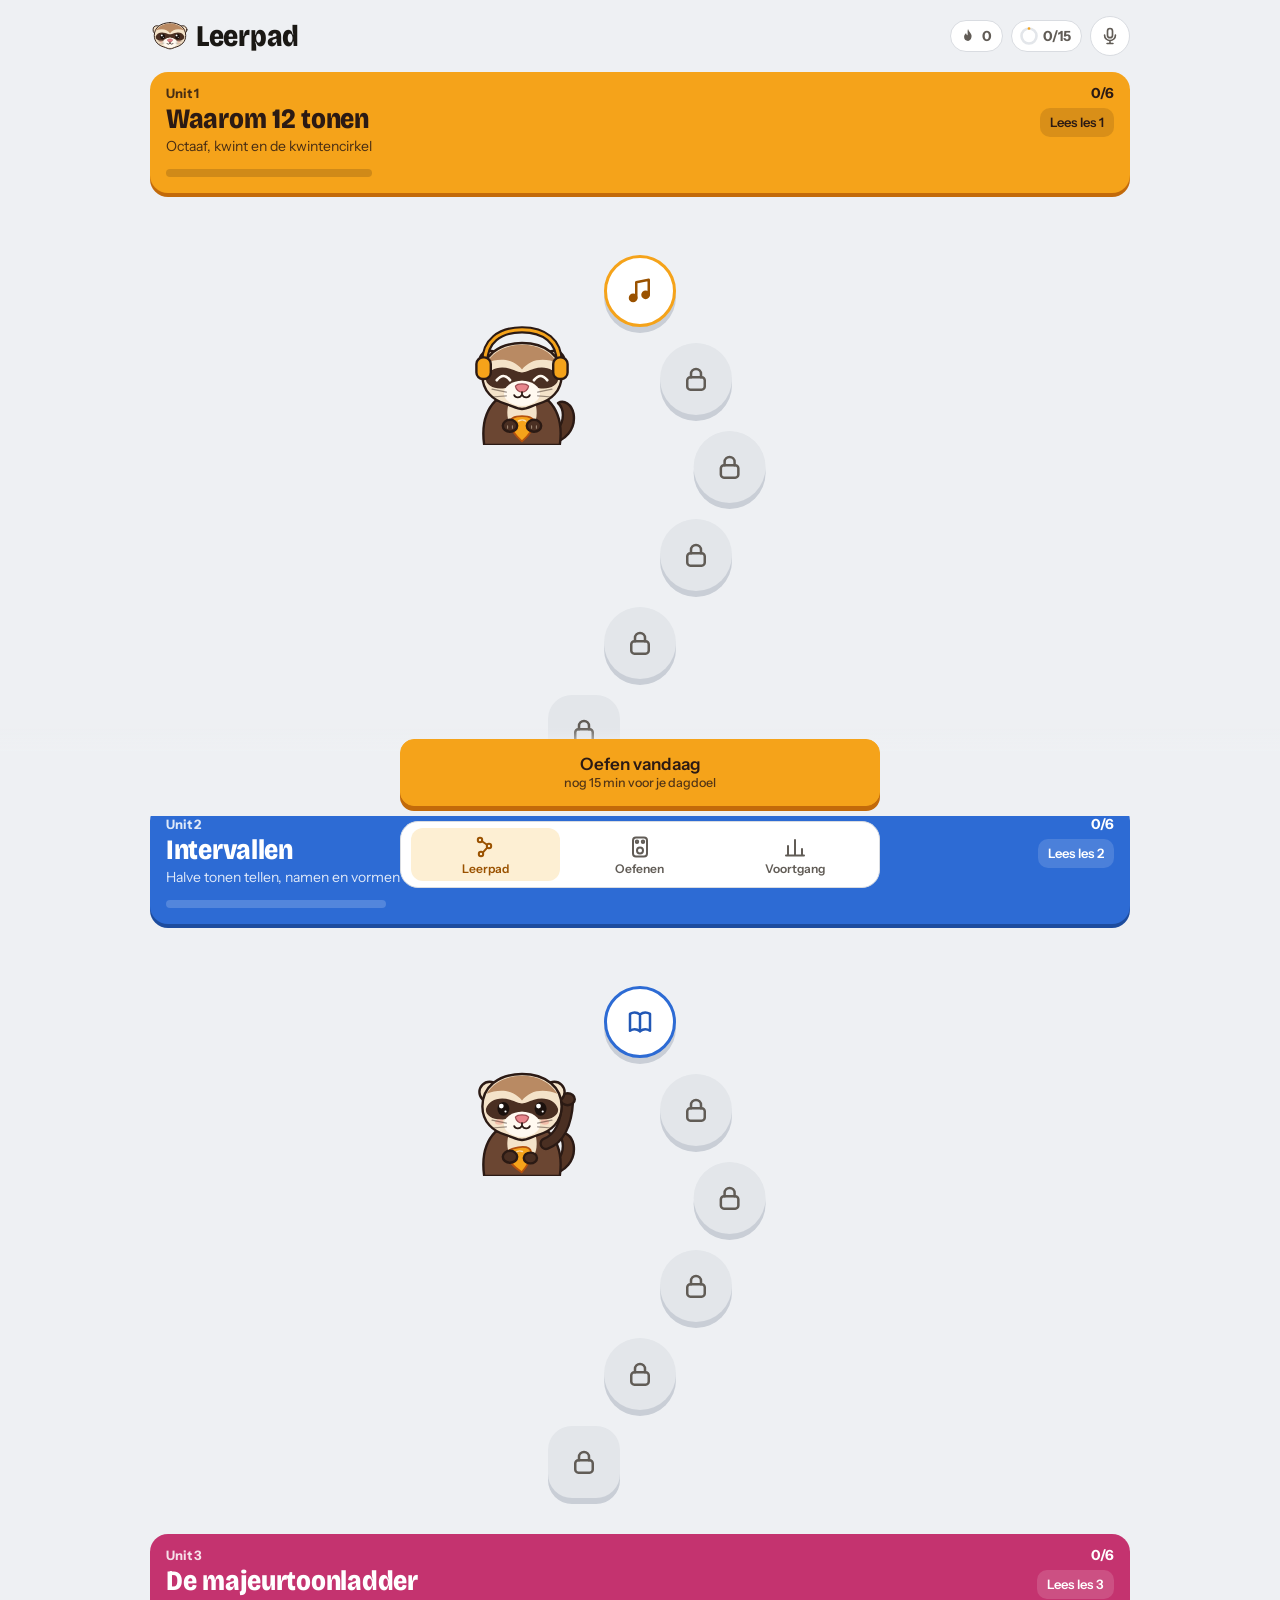
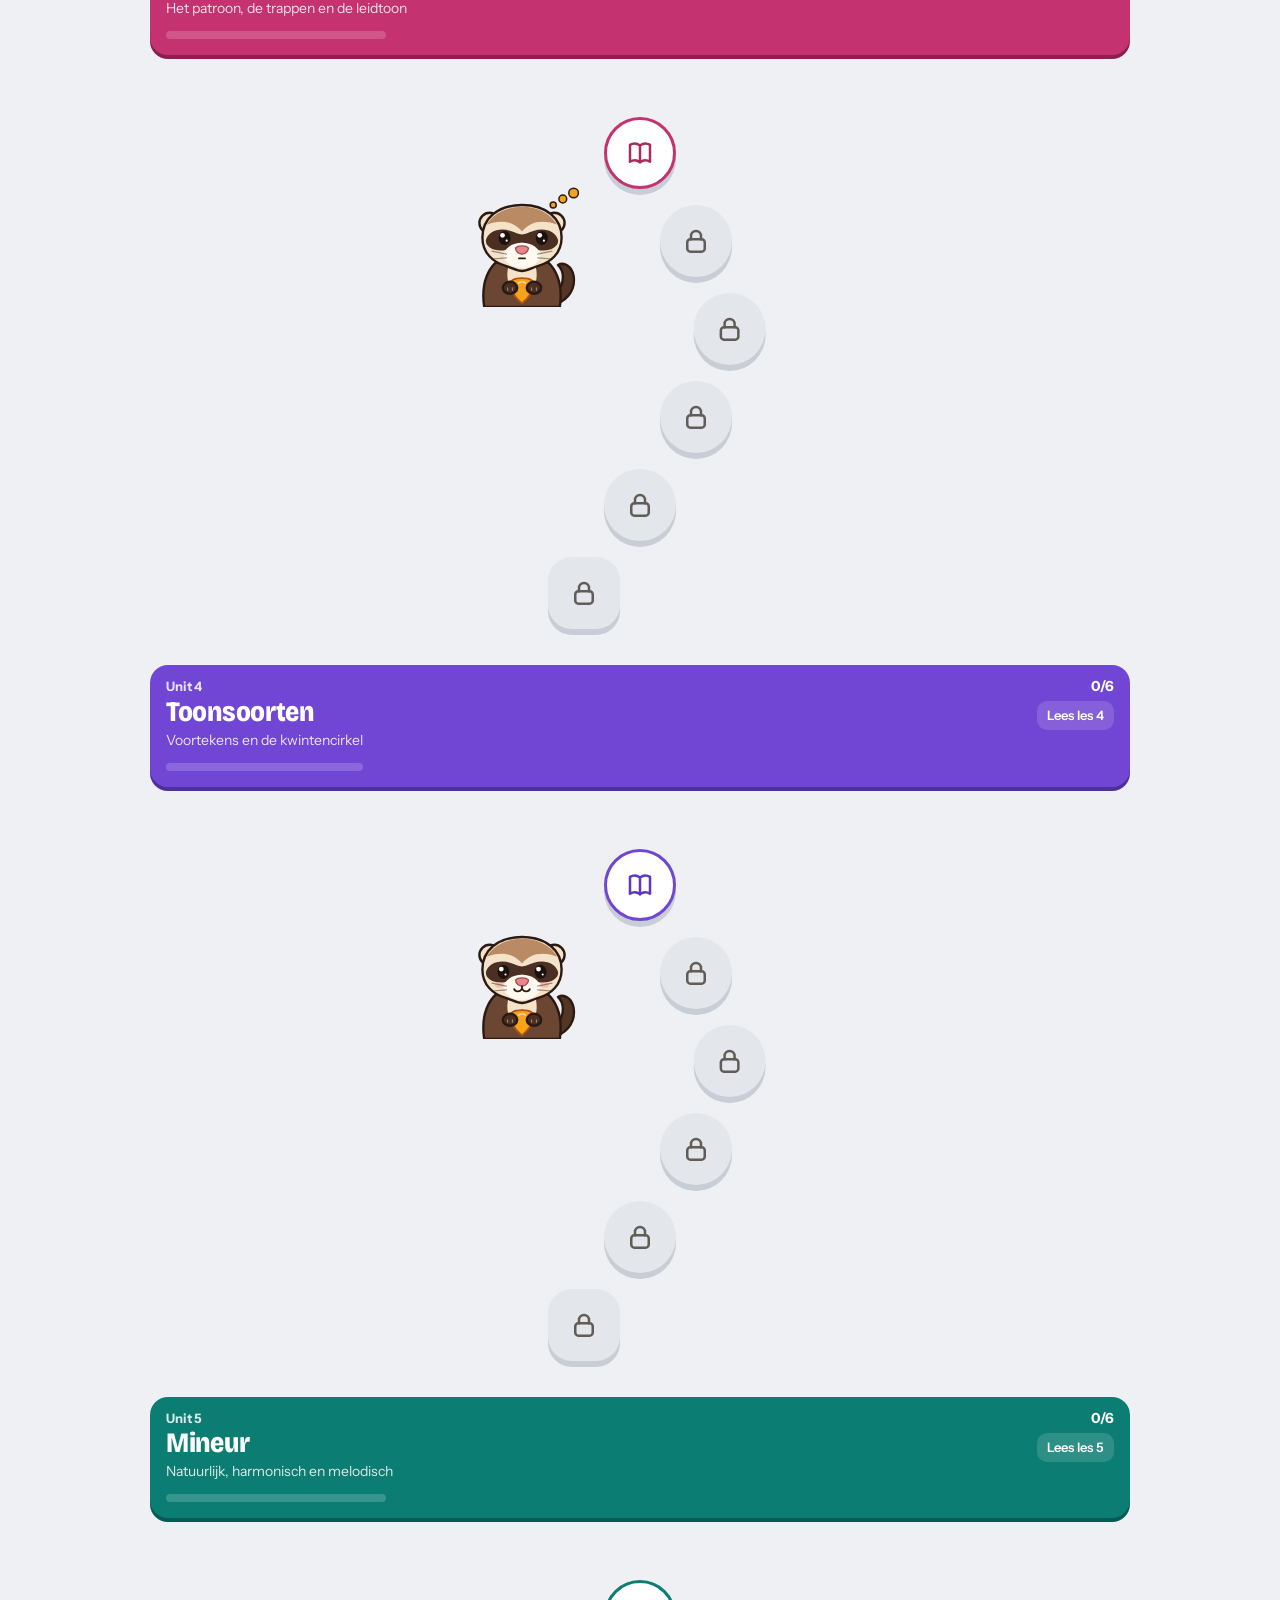
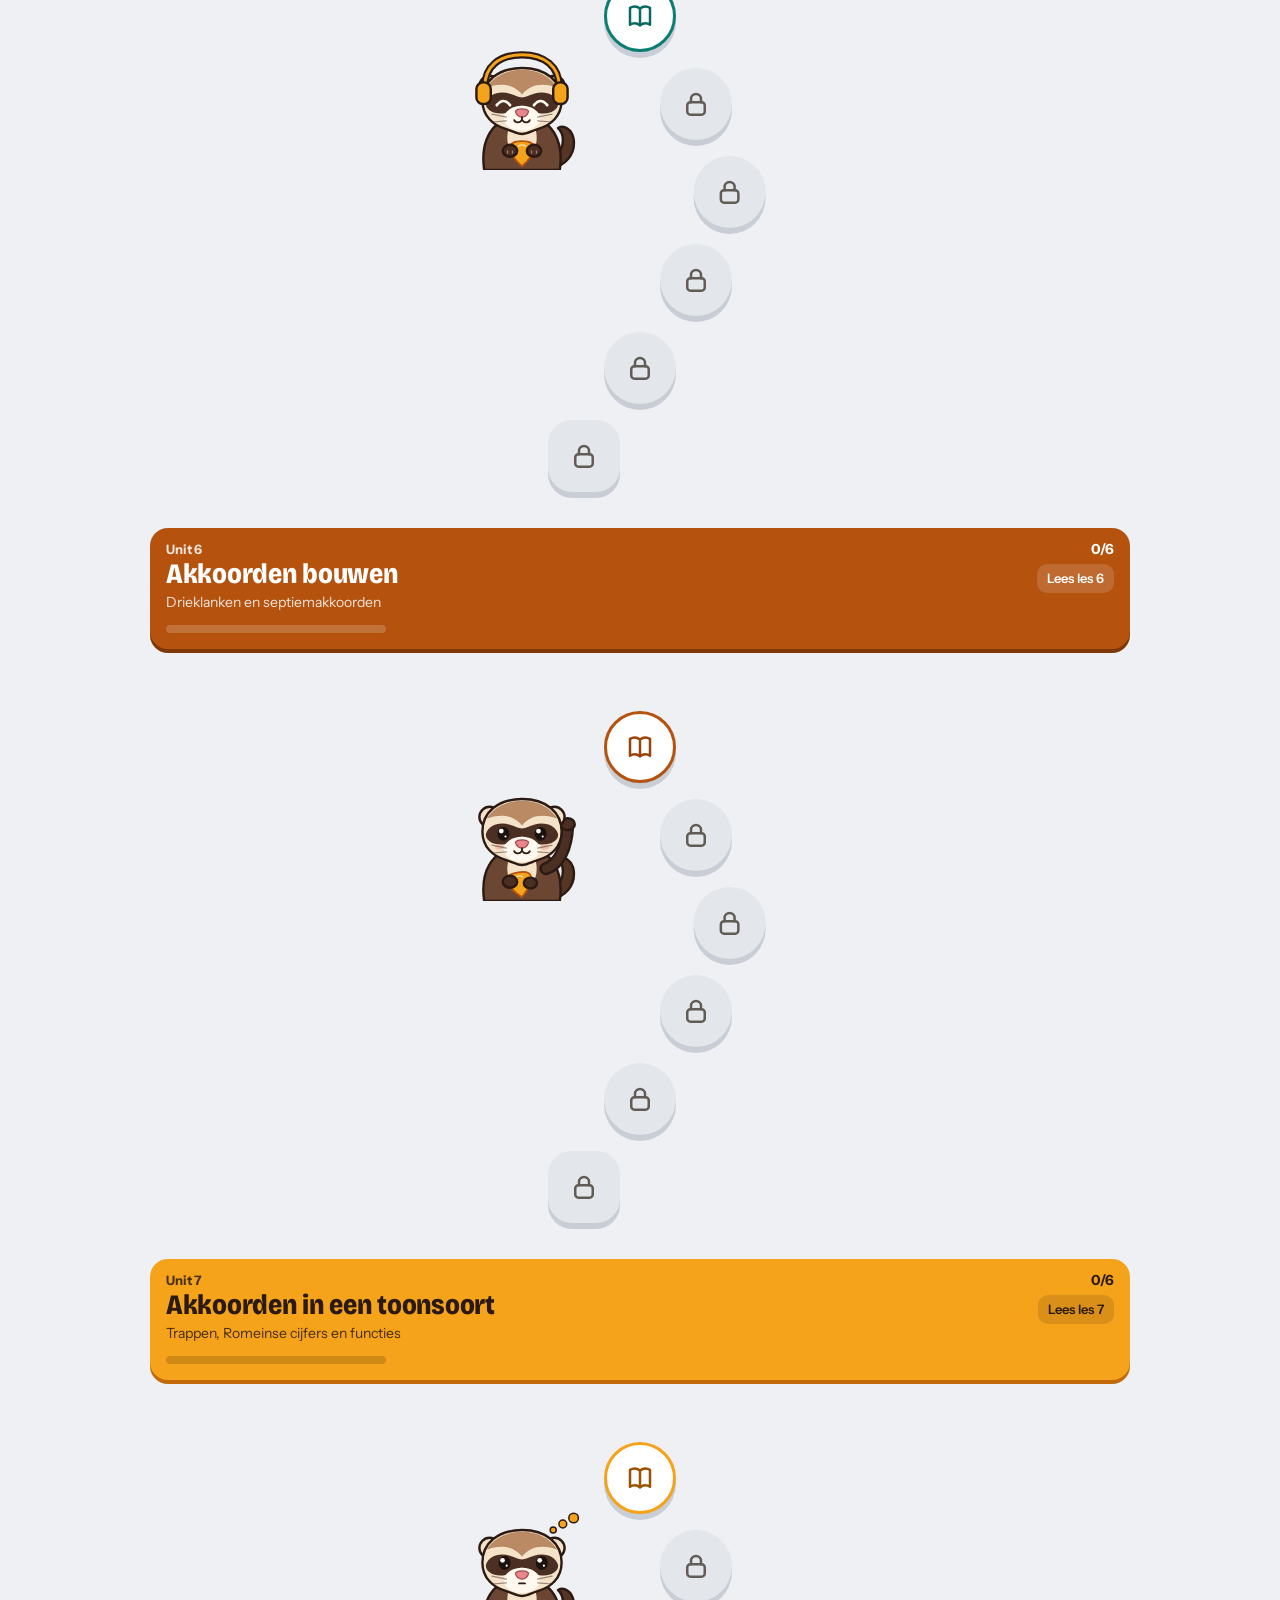
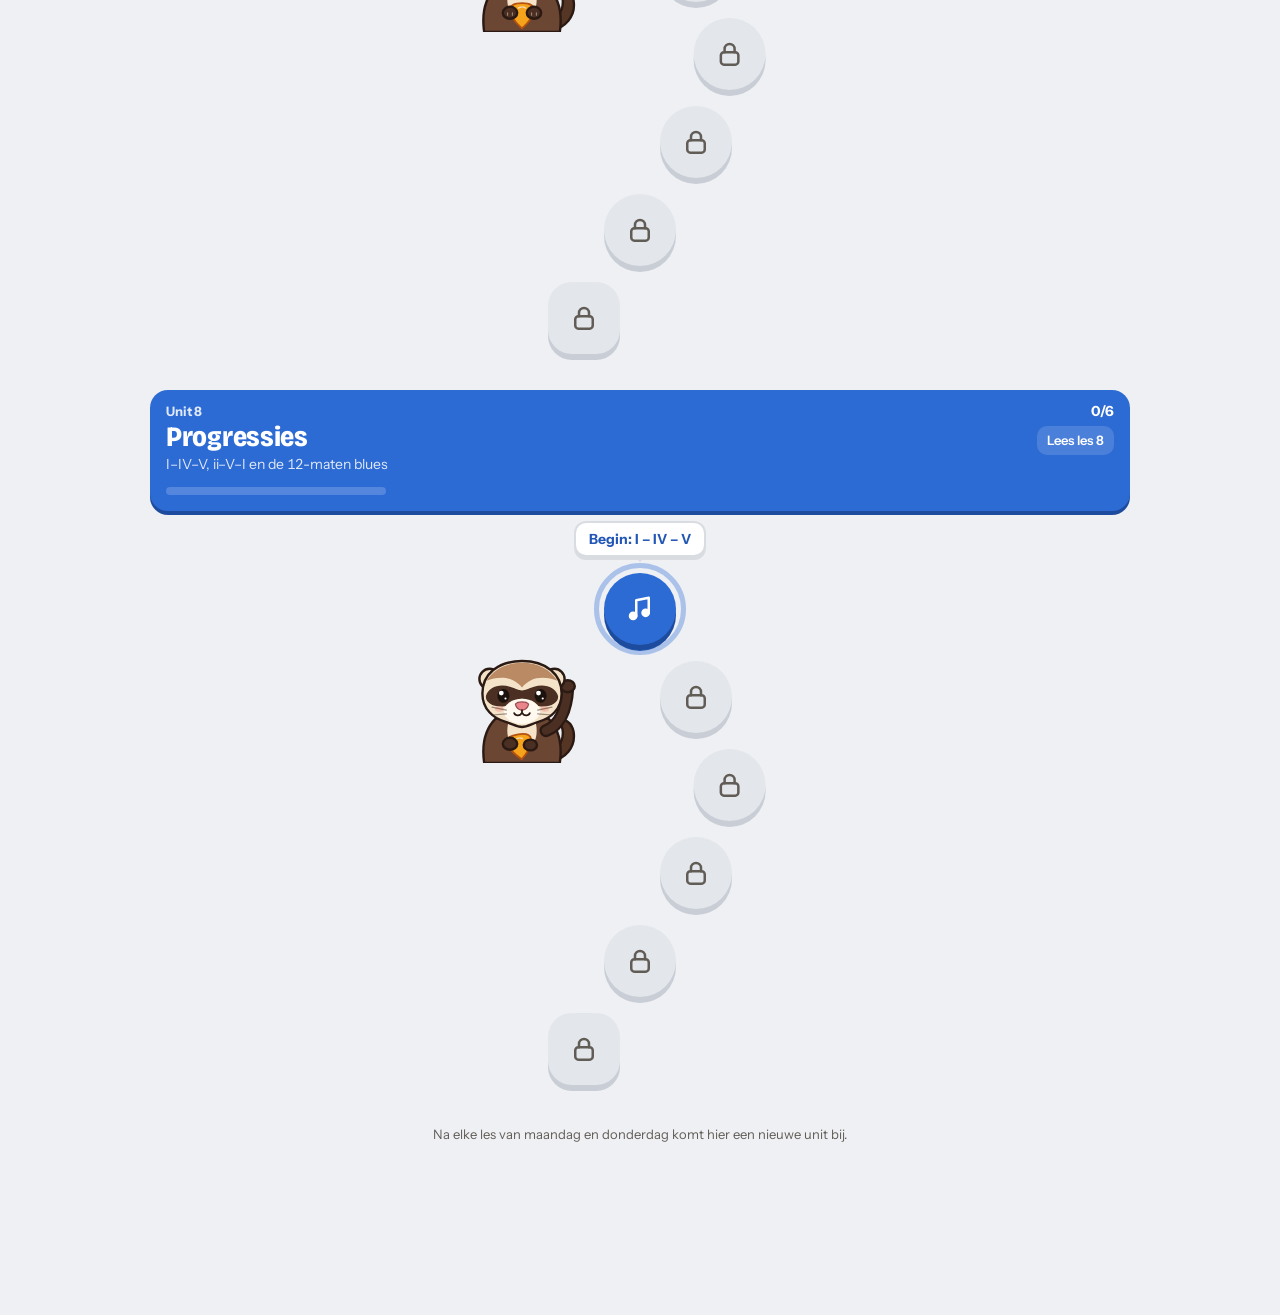
==== index.html @ 8c0bb789 "Fretjacht 4: de fret, foutenbak en pedalboard - Mascotte: een fret (fretjacht = jagen met een fret) " ====
<!doctype html>
<html lang="nl">
<head>
<meta charset="utf-8">
<meta name="viewport" content="width=device-width, initial-scale=1, viewport-fit=cover">
<title>Fretjacht</title>
<meta name="theme-color" content="#EEF0F3" media="(prefers-color-scheme: light)">
<meta name="theme-color" content="#15110F" media="(prefers-color-scheme: dark)">
<meta name="apple-mobile-web-app-capable" content="yes">
<meta name="mobile-web-app-capable" content="yes">
<meta name="apple-mobile-web-app-title" content="Fretjacht">
<link rel="apple-touch-icon" href="[data-uri]">
<link rel="icon" type="image/png" href="[data-uri]">
<link rel="preconnect" href="https://fonts.googleapis.com">
<link rel="preconnect" href="https://fonts.gstatic.com" crossorigin>
<link rel="stylesheet" href="https://fonts.googleapis.com/css2?family=Bricolage+Grotesque:opsz,wdth,wght@12..96,75..100,600..800&family=Instrument+Sans:wght@400..700&display=swap">
<style>
/* Layout: telefoon eerst. Menu met oefeningen; elk oefenscherm = opdracht, hals op echte schaal, knoppen, opties, scores. */
:root {
  --bg: #EEF0F3; --surface: #FFFFFF; --surface-2: #F5F6F8; --ink: #1A1814; --muted: #615C56; --line: #D9DCE1; --led-off: #E3E6EA;
  --accent: #F5A31A; --accent-ink: #2B1A14; --accent-text: #9A5200; --accent-soft: #FDEFD3; --accent-deep: #C26A0A;
  --ok: #1D8A4C; --ok-ink: #FFFFFF; --ok-soft: #DDF2E5; --bad: #C2412D; --bad-soft: #F9E1DC;
  --wood: #E8CB93; --wood-2: #D7B06A; --fret: #A3A9B0; --fret-hi: #EEF0F2; --nut: #F6F1E3; --inlay: #2B2420;
  --string: #7F848B; --wound: #9C7F4E; --wound-hi: #E2CFA4;
  --heat-0: #C9CED6; --heat-1: #22A05A; --heat-2: #8DBF3A; --heat-3: #E8B21C; --heat-4: #E8770C; --heat-5: #D2412D;
  --display: "Bricolage Grotesque", "Arial Narrow", "Roboto Condensed", sans-serif;
  --body: "Instrument Sans", system-ui, -apple-system, "Segoe UI", Roboto, sans-serif;
  --mono: var(--body);
  color-scheme: light;
}
@media (prefers-color-scheme: dark) {
  :root:not([data-theme="light"]) {
    --bg: #15110F; --surface: #1F1A17; --surface-2: #28221E; --ink: #F3EDE7; --muted: #ADA39A; --line: #3A322C; --led-off: #2F2824;
    --accent: #F7AE35; --accent-ink: #2B1A14; --accent-text: #FFC266; --accent-soft: #3D2C14; --accent-deep: #A8600E;
    --ok: #3CC475; --ok-ink: #0C1A12; --ok-soft: #173326; --bad: #F07A62; --bad-soft: #3A1E19;
    --wood: #3B231A; --wood-2: #2C1912; --fret: #8C9299; --fret-hi: #CDD1D6; --nut: #E9E3D2; --inlay: #E8E1D1;
    --string: #B8BDC4; --wound: #B39662; --wound-hi: #E6D3A6;
    --heat-0: #4A505B; --heat-1: #34C072; --heat-2: #A3CF4A; --heat-3: #F2C230; --heat-4: #F28A2A; --heat-5: #F0604A;
    color-scheme: dark;
  }
}
:root[data-theme="dark"] {
  --bg: #15110F; --surface: #1F1A17; --surface-2: #28221E; --ink: #F3EDE7; --muted: #ADA39A; --line: #3A322C; --led-off: #2F2824;
  --accent: #F7AE35; --accent-ink: #2B1A14; --accent-text: #FFC266; --accent-soft: #3D2C14; --accent-deep: #A8600E;
  --ok: #3CC475; --ok-ink: #0C1A12; --ok-soft: #173326; --bad: #F07A62; --bad-soft: #3A1E19;
  --wood: #3B231A; --wood-2: #2C1912; --fret: #8C9299; --fret-hi: #CDD1D6; --nut: #E9E3D2; --inlay: #E8E1D1;
  --string: #B8BDC4; --wound: #B39662; --wound-hi: #E6D3A6;
  --heat-0: #4A505B; --heat-1: #34C072; --heat-2: #A3CF4A; --heat-3: #F2C230; --heat-4: #F28A2A; --heat-5: #F0604A;
  color-scheme: dark;
}

*, *::before, *::after { box-sizing: border-box; }
html, body { margin: 0; }
[hidden] { display: none !important; }
body {
  background: var(--bg); color: var(--ink); font: 15px/1.5 var(--body); -webkit-font-smoothing: antialiased;
  padding-inline: 16px;
  padding-block: max(12px, env(safe-area-inset-top, 0px)) max(32px, env(safe-area-inset-bottom, 0px));
  -webkit-tap-highlight-color: transparent;
}
.app { max-width: 980px; margin: 0 auto; display: grid; gap: 12px; }
a { color: inherit; }

/* kop */
.top { display: flex; align-items: center; gap: 10px; min-height: 44px; }
.brand { flex: 1; min-width: 0; display: flex; align-items: baseline; gap: 4px 14px; flex-wrap: wrap; }
.brand h1 { margin: 0; font: 800 semi-condensed 30px/1 var(--display); min-width: 0; }
body[data-view="mode"] .brand h1, body[data-view="settings"] .brand h1 { font-size: 24px; white-space: nowrap; overflow: hidden; text-overflow: ellipsis; overflow-wrap: normal; max-width: 100%; }
@media (max-width: 560px) {
  body[data-view="mode"] .brand h1, body[data-view="settings"] .brand h1 { font-size: 22px; }
}
.back { width: 40px; height: 40px; padding: 0; border-radius: 50%; font: 500 26px/1 var(--body); display: grid; place-items: center; flex: none; }

.msg { border: 1px solid var(--bad); background: var(--bad-soft); border-radius: 10px; padding: 12px 14px; }
.okmsg { border: 1px solid var(--ok); background: var(--ok-soft); border-radius: 10px; padding: 12px 14px; font-weight: 500; }

/* kaarten */
.card { background: var(--surface); border: 1px solid var(--line); border-radius: 14px; padding: 16px; min-width: 0; }
.eyebrow { margin: 0; font: 600 13px/1.25 var(--body); color: var(--muted); }
.help { font-size: 13px; line-height: 1.45; color: var(--muted); }
.help.block { display: block; margin-top: 2px; }
.lead { margin: 8px 0 0; max-width: 62ch; }
.muted { color: var(--muted); }
.link { display: inline-block; margin-top: 12px; color: var(--accent-text); font-weight: 600; text-decoration: none; }

.foot { margin: 6px 2px 0; max-width: 70ch; color: var(--muted); font-size: 13px; }

/* oefenscherm */
.ex { display: grid; grid-template-columns: minmax(0, 1fr); gap: 12px; }
@media (min-width: 900px) {
  .ex { grid-template-columns: minmax(0, 1fr) minmax(0, 1.5fr); align-items: start; }
  .ex > .prompt { grid-row: span 2; }
  .ex > .controls, .ex > .opts, .ex > .card:not(.prompt):not(.neck):not(.graph) { grid-column: 1 / -1; }
}
.prompt { position: relative; display: grid; gap: 4px; align-content: start; }
.note { margin: 8px 0 0; display: flex; align-items: flex-start; font: 800 semi-condensed clamp(96px, 26vw, 150px)/.8 var(--display); letter-spacing: -.01em; transition: color .15s ease; min-height: .8em; }
.note svg { width: .34em; height: .56em; margin: -.02em 0 0 .03em; fill: currentColor; flex: none; }
.note .deg { font-size: .62em; line-height: 1.05; }
.note .sym { font-size: .42em; line-height: 1.1; margin-left: .04em; align-self: flex-start; }
.where { font: 500 19px/1.35 var(--body); text-wrap: balance; }
.where b { font-weight: 600; color: var(--accent-text); }
.where small { margin-left: 8px; font: 400 13px/1 var(--mono); color: var(--muted); white-space: nowrap; }
.leds { display: grid; grid-template-columns: repeat(12, minmax(0, 1fr)); gap: 4px; margin-top: 10px; }
.leds span { height: 10px; border-radius: 2px; background: var(--led-off); transition: background-color .06s linear; }
.leds span.on { background: var(--accent); }
.prompt.hit .leds span { background: var(--ok); }
.prompt.hit .note, .prompt.hit .note .deg { color: var(--ok); }
.prompt.miss .note .deg { color: var(--bad); }
.toast { min-height: 1.45em; margin-top: 4px; font: 500 14px/1.45 var(--mono); color: var(--muted); }
.prompt.hit .toast { color: var(--ok); }
.prompt.miss .toast { color: var(--bad); }
.heard-line { display: flex; gap: 8px; align-items: baseline; font: 400 13px/1.4 var(--mono); color: var(--muted); }
.heard-line b { font: 700 semi-condensed 20px/1 var(--display); color: var(--ink); }
.heard-line.big b { font-size: 36px; }
.timer { position: absolute; top: 12px; right: 16px; font: 800 semi-condensed 44px/1 var(--display); font-variant-numeric: tabular-nums; color: var(--ink); }
.timer.low { color: var(--bad); }
.steps { display: flex; gap: 6px; flex-wrap: wrap; margin-top: 10px; }
.step { min-width: 34px; padding: 6px 10px; border-radius: 8px; border: 1px solid var(--line); text-align: center; font: 500 14px/1 var(--mono); color: var(--muted); }
.step.now { border-color: var(--accent); color: var(--accent-text); box-shadow: 0 0 0 2px color-mix(in srgb, var(--accent) 30%, transparent); }
.step.done { background: var(--ok); border-color: var(--ok); color: var(--ok-ink); }
.slots { display: flex; gap: 8px; flex-wrap: wrap; margin-top: 10px; }
.slot { display: grid; justify-items: center; gap: 2px; min-width: 52px; padding: 8px 10px; border-radius: 10px; border: 1px solid var(--line); background: var(--surface-2); }
.slot small { font: 500 11px/1 var(--mono); color: var(--muted); }
.slot b { font: 700 semi-condensed 24px/1 var(--display); }
.slot.now { border-color: var(--accent); box-shadow: 0 0 0 2px color-mix(in srgb, var(--accent) 30%, transparent); }
.slot.on { background: var(--ok); border-color: var(--ok); color: var(--ok-ink); }
.slot.on small { color: inherit; opacity: .8; }
.scale-line { display: flex; gap: 6px; flex-wrap: wrap; margin-top: 10px; }
.scale-line span { display: grid; justify-items: center; padding: 4px 8px; border-radius: 8px; background: var(--surface-2); font: 600 15px/1.1 var(--body); }
.scale-line span small { font: 400 10px/1 var(--mono); color: var(--muted); }
.scale-line span.on { background: var(--ok); color: var(--ok-ink); }
.scale-line span.on small { color: inherit; }
.progress { height: 8px; border-radius: 4px; background: var(--led-off); margin-top: 12px; overflow: hidden; }
.progress span { display: block; height: 100%; background: var(--accent); transition: width .1s linear; }
.prompt.hit .progress span { background: var(--ok); }
.prog-text { font: 400 13px/1.4 var(--mono); color: var(--muted); margin-top: 6px; }

/* hals */
.neck { margin: 0; padding: 10px 8px 6px; }
.neck svg { display: block; width: 100%; height: auto; }
.neck-cap { display: flex; flex-wrap: wrap; gap: 4px 12px; padding: 6px 6px 2px; font: 400 12px/1.4 var(--mono); color: var(--muted); }
.neck-legend { display: inline-flex; flex-wrap: wrap; align-items: center; gap: 4px 6px; }
.lg { display: inline-block; width: 11px; height: 11px; border-radius: 50%; margin-left: 6px; vertical-align: -1px; }
.lg.root { background: var(--muted); }
.lg.next { border: 2px solid var(--accent); }
.lg.done { background: var(--ok); }
.neck .w1 { stop-color: var(--wood); }
.neck .w2 { stop-color: var(--wood-2); }
.neck .grain { fill: none; stroke: var(--wood-2); stroke-width: 1.4; opacity: .55; }
.neck .shade { fill: var(--surface); opacity: .62; }
.neck .fretw { stroke: var(--fret); stroke-width: 4.5; }
.neck .freth { stroke: var(--fret-hi); stroke-width: 1.2; opacity: .8; }
.neck .nut { fill: var(--nut); stroke: var(--line); stroke-width: 1; }
.neck .inlay { fill: var(--inlay); }
.neck .str { stroke: var(--string); stroke-linecap: round; }
.neck .str.wound { stroke: var(--wound); }
.neck .wind { stroke: var(--wound-hi); stroke-dasharray: 1.4 2.4; opacity: .7; }
.neck .glow { stroke: var(--accent); opacity: .32; stroke-linecap: round; }
.neck .str.target { stroke: var(--accent); }
.neck .slbl { font: 500 22px var(--mono); fill: var(--muted); }
.neck .slbl.target { fill: var(--accent-text); font-weight: 600; }
.neck .fnum { font: 400 22px var(--mono); fill: var(--muted); }
.neck .mk circle { stroke-width: 3; }
.neck .mk text { font-family: var(--mono); font-weight: 600; }
.neck .mk.found circle { fill: var(--ok); stroke: var(--surface); }
.neck .mk.found text { fill: var(--ok-ink); }
.neck .mk.hint circle { fill: var(--surface); stroke: var(--accent); stroke-dasharray: 5 4; animation: pulse 1.1s ease-in-out infinite; }
.neck .mk.hint text { fill: var(--accent-text); }
.neck .mk.todo circle { fill: var(--surface); stroke: var(--muted); stroke-width: 2; }
.neck .mk.todo text { fill: var(--ink); }
.neck .mk.todo.root circle { fill: var(--muted); stroke: var(--surface); }
.neck .mk.todo.root text { fill: var(--surface); }
.neck .mk.found.root circle { stroke: var(--ink); stroke-width: 3; }
.neck .mk.hint.root circle { stroke-width: 4; }
.neck .mk.next circle { fill: var(--accent); stroke: var(--surface); stroke-width: 3; animation: pulse 1.1s ease-in-out infinite; }
.neck .mk.next text { fill: var(--accent-ink); }
.neck .mk.heat circle { stroke: var(--surface); stroke-width: 2; }
.neck .mk.heat text { fill: #15171C; font-weight: 500; }
.neck .mk.h0 circle { fill: var(--heat-0); }
.neck .mk.h1 circle { fill: var(--heat-1); } .neck .mk.h2 circle { fill: var(--heat-2); } .neck .mk.h3 circle { fill: var(--heat-3); }
.neck .mk.h4 circle { fill: var(--heat-4); } .neck .mk.h5 circle { fill: var(--heat-5); }
@keyframes pulse { 50% { opacity: .55; } }

/* knoppen */
.controls { display: flex; gap: 8px; flex-wrap: wrap; align-items: center; }
button { font: 600 15px/1 var(--body); padding: 13px 16px; border-radius: 10px; cursor: pointer; border: 1px solid var(--line); background: var(--surface); color: var(--ink); }
button:hover { border-color: var(--muted); }
button:disabled { opacity: .5; cursor: default; }
button:focus-visible, select:focus-visible, input:focus-visible, summary:focus-visible, a:focus-visible { outline: 3px solid var(--accent); outline-offset: 2px; }
button.primary { background: var(--accent); border-color: var(--accent); color: var(--accent-ink); }
button.primary.stop, button.stop { background: var(--ink); border-color: var(--ink); color: var(--bg); }
.danger { color: var(--bad); }
kbd { margin-left: 8px; padding: 2px 6px; border: 1px solid var(--line); border-radius: 4px; font: 500 11px/1 var(--mono); color: var(--muted); }
@media (hover: none) { kbd { display: none; } }
@media (max-width: 560px) {
  .controls { display: grid; grid-template-columns: minmax(0, 1.2fr) repeat(2, minmax(0, 1fr)); }
  .controls.four { grid-template-columns: repeat(2, minmax(0, 1fr)); }
  .controls button { padding: 15px 8px; min-width: 0; }
  .controls > button:only-child { grid-column: 1 / -1; }
  .controls:has(> button:nth-child(2):last-child) { grid-template-columns: repeat(2, minmax(0, 1fr)); }
}
@media (min-width: 561px) { .controls .mic-btn { min-width: 150px; } }

/* opties */
details.opts summary, details.card summary { list-style: none; cursor: pointer; display: flex; justify-content: space-between; align-items: center; gap: 12px; font: 600 15px/1.2 var(--body); }
details.opts { padding: 14px 16px; }
details.opts summary::-webkit-details-marker { display: none; }
details.opts summary .opt-sum { font: 400 12px/1.2 var(--mono); color: var(--muted); flex: 1; }
details.opts summary::after { content: "+"; font: 500 20px/1 var(--mono); color: var(--muted); }
details.opts[open] summary::after { content: "–"; }
.set-grid { display: grid; grid-template-columns: repeat(2, minmax(0, 1fr)); gap: 18px 28px; padding-top: 14px; }
@media (max-width: 640px) { .set-grid { grid-template-columns: minmax(0, 1fr); } }
.field { display: grid; gap: 8px; align-content: start; min-width: 0; }
.field .lbl { font: 600 13px/1.3 var(--body); }
.seg { display: flex; flex-wrap: wrap; gap: 6px; }
.seg button { padding: 9px 11px; border-radius: 8px; font: 500 14px/1.1 var(--body); }
.seg.tight button { min-width: 40px; font-family: var(--mono); }
.seg button small { font-size: 11px; color: var(--muted); margin-left: 3px; }
.seg button[aria-pressed="true"] { background: var(--ink); border-color: var(--ink); color: var(--bg); }
.seg button[aria-pressed="true"] small { color: inherit; opacity: .7; }
.row { display: flex; gap: 10px; align-items: center; flex-wrap: wrap; font-size: 14px; }
select { font: 500 15px/1.2 var(--body); padding: 9px 10px; border-radius: 8px; border: 1px solid var(--line); background: var(--surface); color: var(--ink); max-width: 100%; }
.check { display: flex; gap: 10px; align-items: flex-start; font-size: 14px; cursor: pointer; }
.check input { width: 18px; height: 18px; margin: 1px 0 0; accent-color: var(--accent); flex: none; }
input[type="range"] { width: 100%; accent-color: var(--accent); }
.settings-view { display: grid; gap: 12px; }
.lvl { display: grid; gap: 6px; }
.lvl-head { display: flex; justify-content: space-between; gap: 8px; font: 400 12px/1.2 var(--mono); color: var(--muted); }
.level { position: relative; height: 8px; border-radius: 4px; background: var(--led-off); }
.lvl-fill { position: absolute; left: 0; top: 0; bottom: 0; width: 0; border-radius: 4px; background: var(--muted); }
.lvl-fill.loud { background: var(--accent); }
.lvl-gate { position: absolute; top: -4px; bottom: -4px; width: 2px; margin-left: -1px; background: var(--ink); }

/* scores */
.figures { display: grid; grid-template-columns: repeat(auto-fit, minmax(110px, 1fr)); gap: 12px; margin: 12px 0 0; }
.fig { margin: 0; min-width: 0; }
.fig dt { font: 500 11px/1.2 var(--mono); color: var(--muted); }
.fig dd { margin: 6px 0 0; font: 700 semi-condensed 30px/1 var(--display); font-variant-numeric: tabular-nums; }
.fig dd small { font: 400 12px/1 var(--mono); color: var(--muted); margin-left: 4px; }
.hard ol { margin: 10px 0 0; padding: 0; list-style: none; display: grid; gap: 8px; }
.hard li { display: flex; justify-content: space-between; gap: 12px; }
.hard li span:last-child { font: 400 13px/1.5 var(--mono); color: var(--muted); white-space: nowrap; }
.legend { display: flex; flex-wrap: wrap; gap: 6px 14px; margin-top: 12px; font: 400 12px/1.4 var(--mono); color: var(--muted); }
.legend span { display: inline-flex; align-items: center; gap: 6px; }
.hz { width: 12px; height: 12px; border-radius: 50%; display: inline-block; }
.hz.h0 { background: var(--heat-0); } .hz.h1 { background: var(--heat-1); } .hz.h2 { background: var(--heat-2); }
.hz.h3 { background: var(--heat-3); } .hz.h4 { background: var(--heat-4); } .hz.h5 { background: var(--heat-5); }

/* bends */
.graph { margin: 0; padding: 10px 8px 6px; }
.bend-canvas { display: block; width: 100%; height: 220px; }

/* metronoom */
.metro { justify-items: stretch; }
.bpm-row { display: flex; align-items: center; justify-content: space-between; gap: 12px; margin: 8px 0 6px; }
.bpm { font: 800 semi-condensed 88px/.9 var(--display); text-align: center; font-variant-numeric: tabular-nums; }
.bpm-unit { text-align: center; font: 400 12px/1.4 var(--mono); color: var(--muted); }
.round { width: 56px; height: 56px; border-radius: 50%; padding: 0; font: 500 28px/1 var(--body); display: grid; place-items: center; flex: none; }
.beats { display: flex; gap: 10px; justify-content: center; margin-top: 14px; }
.beats span { width: 22px; height: 22px; border-radius: 50%; background: var(--led-off); border: 2px solid transparent; transition: background-color .05s; }
.beats span.acc { border-color: var(--muted); }
.beats span.on { background: var(--accent); }
.last-hit { margin-top: 8px; font: 700 semi-condensed 26px/1.1 var(--display); }
.last-hit.good { color: var(--ok); } .last-hit.near { color: var(--accent-text); } .last-hit.off { color: var(--bad); }
.strip { position: relative; height: 46px; margin-top: 12px; border-radius: 8px; background: var(--surface-2); }
.strip .zone { position: absolute; left: 37.5%; width: 25%; top: 0; bottom: 14px; background: var(--ok-soft); }
.strip .mid { position: absolute; left: 50%; top: 0; bottom: 14px; width: 2px; margin-left: -1px; background: var(--ok); }
.strip i { position: absolute; top: 8px; width: 3px; height: 18px; margin-left: -1.5px; border-radius: 2px; background: var(--muted); opacity: .6; }
.strip i.last { background: var(--accent); opacity: 1; width: 5px; margin-left: -2.5px; top: 4px; height: 26px; }
.strip em { position: absolute; bottom: 0; font: normal 400 10px/1.2 var(--mono); color: var(--muted); }
.strip em.l { left: 6px; } .strip em.r { right: 6px; }

/* stemapparaat */
.meter { position: relative; height: 38px; margin-top: 12px; }
.meter .track { position: absolute; left: 0; right: 0; top: 14px; height: 2px; background: var(--line); }
.meter .zone { position: absolute; left: 45%; width: 10%; top: 9px; height: 12px; border-radius: 3px; background: color-mix(in srgb, var(--ok) 22%, transparent); }
.meter .tick { position: absolute; top: 6px; width: 1px; height: 18px; background: var(--muted); }
.meter .needle { position: absolute; top: 2px; width: 4px; height: 26px; margin-left: -2px; border-radius: 2px; background: var(--accent); transition: left .08s linear; }
.meter .needle.ok { background: var(--ok); }
.meter .scale { position: absolute; left: 0; right: 0; top: 26px; display: flex; justify-content: space-between; font: 400 11px/1 var(--mono); color: var(--muted); }
.str-btns { display: grid; grid-template-columns: repeat(6, minmax(0, 1fr)); gap: 6px; margin-top: 10px; }
.str-btns button { display: grid; justify-items: center; gap: 4px; padding: 12px 4px; font: 700 semi-condensed 20px/1 var(--display); }
.str-btns button small { font: 400 11px/1 var(--mono); color: var(--muted); }
.str-btns button.near { border-color: var(--accent); box-shadow: 0 0 0 2px color-mix(in srgb, var(--accent) 30%, transparent); }
.str-btns button.ok { background: var(--ok); border-color: var(--ok); color: var(--ok-ink); }
.str-btns button.ok small { color: inherit; }

@media (max-width: 560px) {
  .card { padding: 14px; }
  .note { font-size: 104px; margin-top: 6px; }
  .where { font-size: 17px; }
  .neck { padding: 8px 6px 4px; }
  .bpm { font-size: 76px; }
}
@media (prefers-reduced-motion: reduce) {
  *, *::before, *::after { transition: none !important; animation: none !important; }
}

/* ===================== Leer-app: bovenbalk, tabbalk, leerpad, lessen, voortgang ===================== */
:root { --cal-0: #E2E5EA; --cal-1: #F8E3BE; --cal-2: #F0C373; --cal-3: #E39B22; --cal-4: #A86400; --shade-node: #B8740A; --shade-ok: #136B39; --shade-off: #C9CED6; }
@media (prefers-color-scheme: dark) { :root:not([data-theme="light"]) { --cal-0: #2F2824; --cal-1: #4A3518; --cal-2: #7D561A; --cal-3: #C4841C; --cal-4: #F4B65A; --shade-node: #A8600E; --shade-ok: #1F7A48; --shade-off: #3A322C; } }
:root[data-theme="dark"] { --cal-0: #2F2824; --cal-1: #4A3518; --cal-2: #7D561A; --cal-3: #C4841C; --cal-4: #F4B65A; --shade-node: #A8600E; --shade-ok: #1F7A48; --shade-off: #3A322C; }

.ico { width: 22px; height: 22px; display: block; }
.top { gap: 8px; min-height: 48px; }
.brand h1 { font-size: 30px; letter-spacing: -.01em; white-space: nowrap; overflow: hidden; text-overflow: ellipsis; }
.chip { display: inline-flex; align-items: center; gap: 5px; padding: 6px 10px 6px 8px; border-radius: 999px; border: 1px solid var(--line); background: var(--surface); color: var(--muted); font: 600 14px/1 var(--mono); text-decoration: none; flex: none; }
.chip .ico { width: 18px; height: 18px; }
.chip.streak.lit { color: var(--accent-text); border-color: color-mix(in srgb, var(--accent) 55%, var(--line)); }
.chip.streak.lit .ico { color: var(--accent); }
.chip.goal .ring-bg { fill: none; stroke: var(--led-off); stroke-width: 3.5; }
.chip.goal .ring-fg { fill: none; stroke: var(--accent); stroke-width: 3.5; stroke-linecap: round; transition: stroke-dasharray .4s; }
.chip.goal.lit { color: var(--ok); }
.chip.goal.lit .ring-fg { stroke: var(--ok); }
.micbtn { width: 40px; height: 40px; border-radius: 50%; padding: 0; display: grid; place-items: center; flex: none; color: var(--muted); }
.micbtn .ico { width: 20px; height: 20px; }
.micbtn[data-state="on"] { background: var(--ok); border-color: var(--ok); color: var(--ok-ink); }
.micbtn[data-state="busy"] { border-color: var(--accent); color: var(--accent-text); }
body[data-view="mode"] .chip, body[data-view="settings"] .chip { display: none; }
body[data-view="lesson"] .top, body[data-view="lesson"] #sessionBar { display: none !important; }
@media (max-width: 380px) { .chip { padding: 6px 8px 6px 6px; font-size: 13px; } .brand h1 { font-size: 24px; } }

.tabbar { position: fixed; left: 0; right: 0; bottom: 0; z-index: 20; display: grid; grid-template-columns: repeat(3, minmax(0, 1fr)); gap: 6px; background: var(--surface); border-top: 1px solid var(--line); padding: 6px 10px calc(6px + env(safe-area-inset-bottom, 0px)); }
.tabbar a { display: grid; justify-items: center; gap: 3px; padding: 7px 0 6px; text-decoration: none; color: var(--muted); font: 600 12px/1.1 var(--body); border-radius: 12px; }
.tabbar a .ico { width: 24px; height: 24px; }
.tabbar a[aria-current="page"] { color: var(--accent-text); background: var(--accent-soft); }
body[data-view="mode"] .tabbar, body[data-view="lesson"] .tabbar, body[data-view="settings"] .tabbar { display: none; }
body[data-view="path"], body[data-view="practice"], body[data-view="progress"] { padding-bottom: calc(96px + env(safe-area-inset-bottom, 0px)); }
body[data-view="path"] { padding-bottom: calc(170px + env(safe-area-inset-bottom, 0px)); }
@media (min-width: 900px) { .tabbar { left: 50%; right: auto; transform: translateX(-50%); width: 480px; bottom: 12px; border: 1px solid var(--line); border-radius: 18px; } }

#sessionBar { display: flex; align-items: center; gap: 8px; flex-wrap: wrap; padding: 8px 8px 8px 12px; border-radius: 12px; background: var(--accent-soft); border: 1px solid var(--accent); font-size: 14px; position: sticky; top: env(safe-area-inset-top, 0px); z-index: 6; }
#sessionBar .sb-dots { display: inline-flex; gap: 4px; }
#sessionBar .sb-dots i { width: 8px; height: 8px; border-radius: 50%; background: var(--led-off); }
#sessionBar .sb-dots i.done { background: var(--ok); }
#sessionBar .sb-dots i.now { background: var(--accent); }
#sessionBar .sb-txt { flex: 1; min-width: 0; }
#sessionBar .sb-time { font: 600 16px/1 var(--mono); font-variant-numeric: tabular-nums; }
#sessionBar button { padding: 8px 12px; font-size: 13px; border-radius: 8px; }

.flash { position: fixed; left: 50%; top: calc(12px + env(safe-area-inset-top, 0px)); transform: translateX(-50%); z-index: 60; display: flex; gap: 12px; align-items: center; padding: 12px 18px 12px 14px; border-radius: 14px; background: var(--ink); color: var(--bg); box-shadow: 0 8px 24px rgba(0, 0, 0, .25); width: max-content; max-width: calc(100% - 32px); text-align: left; animation: flash-in .3s ease-out; transition: opacity .4s, transform .4s; }
body[data-view="lesson"] .flash { top: calc(68px + env(safe-area-inset-top, 0px)); }
.flash .fl-ico { width: 34px; height: 34px; border-radius: 50%; display: grid; place-items: center; background: color-mix(in srgb, var(--accent) 22%, transparent); color: var(--accent); flex: none; }
.flash .ico { width: 20px; height: 20px; }
.flash .fl-txt { display: grid; gap: 1px; min-width: 0; }
.flash b { font-size: 15px; line-height: 1.25; }
.flash small { font-size: 13px; line-height: 1.3; opacity: .75; }
.flash.out { opacity: 0; transform: translate(-50%, -10px); }
@keyframes flash-in { from { opacity: 0; transform: translate(-50%, -10px); } }
@media (prefers-reduced-motion: reduce) { .flash { animation: none; transition: none; } }
.end-badges { display: grid; gap: 8px; width: 100%; max-width: 420px; }
.end-badge { display: flex; align-items: center; gap: 12px; padding: 10px 14px; border-radius: 14px; border: 2px solid color-mix(in srgb, var(--accent) 50%, var(--line)); background: var(--accent-soft); text-align: left; }
.end-badge .b-ico { width: 40px; height: 40px; border-radius: 50%; display: grid; place-items: center; background: var(--surface); color: var(--accent); flex: none; }
.end-badge .ico { width: 22px; height: 22px; }
.end-badge div { display: grid; gap: 1px; min-width: 0; }
.end-badge small { font: 500 11px/1.3 var(--mono); color: var(--accent-text); }
.end-badge b { font-size: 15px; line-height: 1.25; }
.end-badge span:last-child { font-size: 13px; color: var(--muted); line-height: 1.3; }

/* leerpad */
.path { display: grid; gap: 6px; }
.unit { display: grid; }
.unit-head { display: flex; justify-content: space-between; gap: 12px; align-items: flex-start; padding: 14px 16px 16px; border-radius: 18px; background: var(--c, var(--accent)); color: var(--c-ink, var(--accent-ink)); box-shadow: 0 4px 0 var(--c-deep, var(--accent-deep)); }
.unit-head .eyebrow { color: inherit; opacity: .75; }
.unit-head h2 { margin: 3px 0 3px; font: 800 semi-condensed 28px/1.02 var(--display); letter-spacing: -.01em; text-wrap: balance; }
.uh-sub { margin: 0; font-size: 14px; opacity: .85; }
.uh-text { min-width: 0; }
.uh-side { display: grid; justify-items: end; gap: 8px; flex: none; }
.uh-count { font: 700 14px/1 var(--body); }
.uh-link { font: 600 13px/1 var(--body); color: inherit; text-decoration: none; padding: 8px 10px; border-radius: 10px; background: color-mix(in srgb, var(--c-ink, var(--accent-ink)) 14%, transparent); white-space: nowrap; }
.uh-lock .ico { width: 22px; height: 22px; }
.unit.locked .unit-head { background: var(--surface); color: var(--muted); border: 2px dashed var(--line); box-shadow: none; }
.unit .track { position: relative; display: grid; justify-items: center; gap: 16px; padding: 62px 0 30px; }
.node-row:has(.bubble):not(:first-child) { margin-top: 40px; }
.node-row { position: relative; transform: translateX(calc(var(--x) * 56px)); }
.node { position: relative; width: 72px; height: 72px; border-radius: 50%; padding: 0; display: grid; place-items: center; border: 0; background: var(--c, var(--accent)); color: var(--c-ink, var(--accent-ink)); box-shadow: 0 6px 0 var(--c-deep, var(--accent-deep)); transition: transform .08s; }
.node:active { transform: translateY(4px); box-shadow: 0 2px 0 var(--c-deep, var(--accent-deep)); }
.node .ico { width: 30px; height: 30px; }
.node.done { background: var(--c, var(--accent)); color: var(--c-ink, var(--accent-ink)); }
.node.locked { background: var(--led-off); color: var(--muted); box-shadow: 0 6px 0 var(--shade-off); }
.node.open:not(.next) { background: var(--surface); color: var(--c-text, var(--accent-text)); box-shadow: 0 6px 0 var(--shade-off); border: 3px solid var(--c, var(--accent)); }
.node.test { border-radius: 24px; }
.node.next { outline: 5px solid color-mix(in srgb, var(--c, var(--accent)) 35%, transparent); outline-offset: 5px; }
.bubble { position: absolute; bottom: calc(100% + 16px); left: 50%; transform: translateX(-50%); white-space: nowrap; padding: 9px 13px; border-radius: 12px; background: var(--surface); color: var(--c-text, var(--accent-text)); border: 2px solid var(--line); font: 700 14px/1 var(--body); box-shadow: 0 3px 0 var(--line); animation: bob 1.8s ease-in-out infinite; z-index: 2; }
.bubble::after { content: ""; position: absolute; left: 50%; top: 100%; margin-left: -7px; border: 7px solid transparent; border-top-color: var(--line); }
@keyframes bob { 50% { transform: translate(-50%, -4px); } }
.path-end { text-align: center; color: var(--muted); font-size: 13px; padding: 4px 20px 0; }
.note-bar { display: flex; gap: 10px; align-items: center; justify-content: space-between; padding: 10px 12px; border-radius: 12px; background: var(--surface-2); border: 1px solid var(--line); font-size: 14px; }
.note-bar button { padding: 8px 12px; font-size: 13px; }
.empty { text-align: center; }
.empty h2 { margin: 0 0 6px; font: 800 semi-condensed 24px/1.1 var(--display); }
.cta-bar { position: fixed; left: 0; right: 0; bottom: calc(66px + env(safe-area-inset-bottom, 0px)); padding: 12px 16px 10px; background: linear-gradient(to top, var(--bg) 72%, transparent); z-index: 15; }
.cta-bar { display: flex; justify-content: center; gap: 10px; }
#todayBtn { flex: 1; max-width: 480px; display: grid; gap: 4px; box-shadow: 0 5px 0 var(--accent-deep); }
#todayBtn small { font: 500 12.5px/1 var(--body); opacity: .8; }
@media (min-width: 900px) { .cta-bar { bottom: 84px; } }

/* sheets */
.sheet-wrap { position: fixed; inset: 0; z-index: 50; background: rgba(10, 12, 16, .5); display: flex; align-items: flex-end; justify-content: center; }
.sheet { width: 100%; max-width: 560px; max-height: 90vh; overflow: auto; background: var(--surface); border-radius: 20px 20px 0 0; padding: 22px 18px calc(18px + env(safe-area-inset-bottom, 0px)); display: grid; gap: 12px; box-shadow: 0 -8px 30px rgba(0, 0, 0, .2); }
.sheet h3 { margin: 0; font: 800 semi-condensed 28px/1.05 var(--display); }
.sheet.center { justify-items: center; text-align: center; }
@media (min-width: 700px) { .sheet-wrap { align-items: center; } .sheet { border-radius: 20px; } }
button.big { width: 100%; padding: 16px; font-size: 17px; border-radius: 14px; }
button.primary.big { box-shadow: 0 4px 0 var(--accent-deep); }
button.ghost { background: transparent; }
.plan { list-style: none; margin: 0; padding: 0; display: grid; gap: 10px; }
.plan li { display: grid; grid-template-columns: 30px minmax(0, 1fr) auto; gap: 10px; align-items: center; }
.pl-n { width: 30px; height: 30px; border-radius: 50%; background: var(--accent-soft); color: var(--accent-text); display: grid; place-items: center; font: 600 13px/1 var(--mono); }
.plan small { display: block; color: var(--muted); font-size: 13px; }
.pl-m { font: 500 13px/1 var(--mono); color: var(--muted); }

/* les */
.lesson { display: grid; grid-template-rows: auto 1fr auto; gap: 14px; min-height: calc(100vh - 40px); min-height: calc(100dvh - 40px); }
.ls-top { display: flex; align-items: center; gap: 12px; position: sticky; top: env(safe-area-inset-top, 0px); z-index: 5; background: var(--bg); padding-block: 6px; }
.ls-close { width: 40px; height: 40px; border-radius: 50%; padding: 0; display: grid; place-items: center; flex: none; color: var(--muted); }
.ls-close .ico { width: 20px; height: 20px; }
.ls-bar { flex: 1; height: 14px; border-radius: 7px; background: var(--led-off); overflow: hidden; }
.ls-bar span { display: block; height: 100%; width: 0; background: var(--accent); border-radius: 7px; transition: width .3s ease; }
.ls-count { font: 500 13px/1 var(--mono); color: var(--muted); min-width: 36px; text-align: right; }
.ls-body { display: grid; gap: 12px; align-content: start; min-width: 0; }
.ls-kind { margin: 0; display: flex; align-items: center; gap: 7px; font: 700 14px/1.2 var(--body); color: var(--accent-text); }
.ls-kind .ico { width: 19px; height: 19px; }
.ls-prompt { margin: 0; font: 800 semi-condensed 27px/1.14 var(--display); letter-spacing: -.01em; text-wrap: balance; }
.ls-sub { margin: 0; color: var(--muted); font-size: 15px; }
.ls-opts { display: grid; gap: 10px; margin-top: 4px; }
.ls-opts.grid { grid-template-columns: repeat(2, minmax(0, 1fr)); }
.opt { text-align: left; padding: 16px; font: 500 17px/1.3 var(--body); border-width: 2px; border-radius: 14px; box-shadow: 0 3px 0 var(--line); }
.ls-opts.grid .opt { text-align: center; font: 700 semi-condensed 28px/1 var(--display); padding: 18px 8px; }
.opt.sel { border-color: var(--accent); background: var(--accent-soft); box-shadow: 0 3px 0 var(--accent); }
.opt.right { border-color: var(--ok); background: var(--ok-soft); box-shadow: 0 3px 0 var(--ok); }
.opt.wrong { border-color: var(--bad); background: var(--bad-soft); box-shadow: 0 3px 0 var(--bad); }
.opt:disabled { opacity: 1; }
.ls-chips { display: flex; flex-wrap: wrap; gap: 8px; }
.chip-btn { min-width: 58px; padding: 12px 12px; font: 700 semi-condensed 22px/1 var(--display); border-width: 2px; border-radius: 12px; box-shadow: 0 3px 0 var(--line); }
.chip-btn[aria-pressed="true"] { border-color: var(--accent); background: var(--accent-soft); box-shadow: 0 3px 0 var(--accent); }
.chip-btn.right { border-color: var(--ok); background: var(--ok-soft); }
.chip-btn.wrong { border-color: var(--bad); background: var(--bad-soft); }
.chip-btn:disabled { opacity: 1; }
.tapneck { margin: 0; }
.neck .cell { fill: transparent; cursor: pointer; }
.neck .mk.sel circle { fill: var(--accent-soft); stroke: var(--accent); stroke-width: 4; }
.neck .mk.wrong circle { fill: var(--bad); stroke: var(--surface); }
.ls-big { margin: 4px 0 0; }
.ls-hint { color: var(--accent-text); font: 500 14px/1.45 var(--mono); }
.ls-hint:empty { display: none; }
.ls-foot { position: sticky; bottom: 0; display: grid; gap: 10px; padding: 14px 16px calc(14px + env(safe-area-inset-bottom, 0px)); margin-inline: -16px; background: var(--bg); border-top: 1px solid var(--line); z-index: 4; }
.ls-foot.ok { background: var(--ok-soft); border-color: var(--ok); }
.ls-foot.bad { background: var(--bad-soft); border-color: var(--bad); }
.ls-foot.ok button.primary { background: var(--ok); border-color: var(--ok); color: var(--ok-ink); box-shadow: 0 4px 0 var(--shade-ok); }
.ls-foot.bad button.primary { background: var(--bad); border-color: var(--bad); color: #FFFFFF; box-shadow: none; }
.fb { display: flex; gap: 12px; align-items: flex-start; }
.fb b { font: 700 20px/1.2 var(--body); }
.fb p { margin: 4px 0 0; font-size: 15px; line-height: 1.45; }
.fb-fret { width: 54px; height: 54px; flex: none; margin-top: -4px; }
.fb-fret svg { width: 100%; height: 100%; display: block; }
.ls-foot.ok .fb b { color: var(--ok); }
.ls-foot.bad .fb b { color: var(--bad); }
.ls-row { display: grid; grid-auto-flow: column; grid-auto-columns: minmax(0, 1fr); gap: 8px; }
.ls-row button.big { padding: 15px 8px; }
.linkish { background: none; border: 0; color: var(--muted); font: 500 14px/1.2 var(--body); text-decoration: underline; padding: 4px; justify-self: center; }
.ls-end { display: grid; justify-items: center; text-align: center; gap: 12px; padding-top: 24px; }
.end-title { font: 800 semi-condensed 36px/1.02 var(--display); letter-spacing: -.01em; margin: 0; }
.end-stats { display: grid; grid-template-columns: repeat(3, minmax(0, 1fr)); gap: 10px; width: 100%; max-width: 420px; }
.end-stats div { border: 2px solid var(--line); border-radius: 14px; padding: 10px 6px; display: grid; gap: 4px; }
.end-stats small { font: 500 11px/1.2 var(--mono); color: var(--muted); }
.end-stats b { font: 700 semi-condensed 26px/1 var(--display); }
.goal-line { width: 100%; max-width: 420px; display: grid; gap: 6px; }
.gl-text { display: flex; justify-content: space-between; gap: 10px; font-size: 14px; }

/* oefenen */

/* voortgang */
.kpis { display: grid; grid-template-columns: repeat(2, minmax(0, 1fr)); gap: 10px; }
@media (min-width: 700px) { .kpis { grid-template-columns: repeat(4, minmax(0, 1fr)); } }
.tile { background: var(--surface); border: 1px solid var(--line); border-radius: 14px; padding: 14px; display: grid; gap: 4px; align-content: start; min-width: 0; }
.tile-l { display: flex; align-items: center; gap: 6px; font: 500 12px/1.2 var(--mono); color: var(--muted); }
.tile-ico .ico { width: 16px; height: 16px; color: var(--accent); }
.tile-v { font: 700 semi-condensed 36px/1 var(--display); }
.tile small { color: var(--muted); font-size: 12px; line-height: 1.3; }
.cal-wrap svg { width: 100%; height: auto; max-width: 520px; display: block; margin-top: 10px; }
.cal-c { fill: var(--cal-0); cursor: pointer; outline: none; }
.cal-c.l1 { fill: var(--cal-1); } .cal-c.l2 { fill: var(--cal-2); } .cal-c.l3 { fill: var(--cal-3); } .cal-c.l4 { fill: var(--cal-4); }
.cal-c.today { stroke: var(--ink); stroke-width: 1.5; }
.cal-c.sel, .cal-c:focus { stroke: var(--accent-text); stroke-width: 2.5; }
.cal-m, .cal-wd { font: 400 9px var(--mono); fill: var(--muted); }
.cal-legend { display: flex; gap: 4px; align-items: center; font: 400 11px/1 var(--mono); color: var(--muted); margin-top: 8px; }
.cal-legend span { margin: 0 4px; }
.cal-legend i { width: 12px; height: 12px; border-radius: 3px; display: inline-block; }
.cal-legend i.l0 { background: var(--cal-0); } .cal-legend i.l1 { background: var(--cal-1); } .cal-legend i.l2 { background: var(--cal-2); } .cal-legend i.l3 { background: var(--cal-3); } .cal-legend i.l4 { background: var(--cal-4); }
.chart-info { margin: 8px 0 0; font: 500 13px/1.4 var(--mono); color: var(--ink); min-height: 1.4em; }
.week-wrap svg { width: 100%; height: auto; max-width: 560px; display: block; margin-top: 8px; }
.week .grid { stroke: var(--line); stroke-width: 1; }
.week .tick { font: 400 10px var(--mono); fill: var(--muted); }
.week .tick.now { fill: var(--ink); font-weight: 600; }
.week .bar { fill: var(--accent); }
.week .hit { fill: transparent; cursor: pointer; outline: none; }
.week .goal { stroke: var(--ink); stroke-width: 1; opacity: .5; }
.week .goal-t { font: 500 10px var(--mono); fill: var(--muted); }
.week .val { font: 600 11px var(--mono); fill: var(--ink); }
.unit-list { display: grid; gap: 14px; margin-top: 12px; }
.ul-row { display: grid; gap: 6px; }
.ul-t { display: flex; justify-content: space-between; gap: 4px 10px; flex-wrap: wrap; }
.ul-row .progress { margin-top: 0; }
.badges { display: grid; grid-template-columns: repeat(3, minmax(0, 1fr)); gap: 8px; margin-top: 12px; }
@media (min-width: 640px) { .badges { grid-template-columns: repeat(4, minmax(0, 1fr)); } }
.badge { display: grid; justify-items: center; align-content: start; text-align: center; gap: 4px; padding: 12px 6px; border-radius: 12px; border: 1px solid var(--line); color: var(--muted); }
.badge .b-ico { width: 44px; height: 44px; border-radius: 50%; display: grid; place-items: center; background: var(--led-off); opacity: .7; }
.badge .ico { width: 24px; height: 24px; }
.badge.got { color: var(--ink); border-color: color-mix(in srgb, var(--accent) 45%, var(--line)); }
.badge.got .b-ico { background: var(--accent-soft); color: var(--accent); opacity: 1; }
.badge b { font-size: 13px; line-height: 1.2; }
.badge small { font-size: 11px; color: var(--muted); line-height: 1.3; }
.row.links { margin-top: 6px; gap: 4px 18px; }


/* ===================== Huisstijl: fret, pedalen, foutenbak, animaties ===================== */
body { font-variant-numeric: tabular-nums; }
.c-amber { --c: var(--accent); --c-ink: var(--accent-ink); --c-deep: var(--accent-deep); --c-soft: var(--accent-soft); --c-text: var(--accent-text); }
.c-blauw { --c: #2D6BD4; --c-ink: #FFFFFF; --c-deep: #1D4C9E; --c-soft: #DCE8FB; --c-text: #2257B5; }
.c-framboos { --c: #C4336F; --c-ink: #FFFFFF; --c-deep: #8E1F4D; --c-soft: #F8DDE8; --c-text: #A82A5E; }
.c-violet { --c: #7146D4; --c-ink: #FFFFFF; --c-deep: #4F2E9E; --c-soft: #E7DFFA; --c-text: #5E37BE; }
.c-groen { --c: #0B7D72; --c-ink: #FFFFFF; --c-deep: #055A52; --c-soft: #D5F0EC; --c-text: #08695F; }
.c-tabak { --c: #B4520E; --c-ink: #FFFFFF; --c-deep: #7E3707; --c-soft: #F8E2D2; --c-text: #96440A; }
.c-leisteen { --c: #566170; --c-ink: #FFFFFF; --c-deep: #3A434F; --c-soft: #E3E7EC; --c-text: #48525F; }
@media (prefers-color-scheme: dark) {
  :root:not([data-theme="light"]) .c-blauw { --c-soft: #1B2A44; --c-text: #8DB4F5; }
  :root:not([data-theme="light"]) .c-framboos { --c-soft: #3A1726; --c-text: #F08DB5; }
  :root:not([data-theme="light"]) .c-violet { --c-soft: #2A1F45; --c-text: #B9A2F5; }
  :root:not([data-theme="light"]) .c-groen { --c-soft: #0F2E2B; --c-text: #6CD6C8; }
  :root:not([data-theme="light"]) .c-tabak { --c-soft: #3A2414; --c-text: #F2A56B; }
  :root:not([data-theme="light"]) .c-leisteen { --c-soft: #262B33; --c-text: #AEB8C6; }
}

/* kop met de fret als logo */
.logo { width: 40px; height: 40px; flex: none; margin-right: -2px; }
.logo svg { width: 100%; height: 100%; display: block; }
.chip { font: 700 14px/1 var(--body); }
.tabbar a[aria-current="page"] .ico { animation: pop .38s cubic-bezier(.3, 1.6, .5, 1); }
#view.enter { animation: view-in .2s ease-out; }
@keyframes view-in { from { opacity: 0; } }

/* labels zonder hoofdletters */
.fig dt, .tile-l, .end-stats small, .end-badge small { font: 600 12.5px/1.25 var(--body); color: var(--muted); }
.end-badge small { color: var(--accent-text); }
.tile-v { font: 800 semi-condensed 34px/1 var(--display); }
.fig dd { font-weight: 800; }
.card-h { margin: 0 0 4px; font: 800 semi-condensed 22px/1.15 var(--display); letter-spacing: -.01em; }
.hub-h { margin: 0 2px; font: 800 semi-condensed 22px/1.1 var(--display); letter-spacing: -.01em; }

/* leerpad */
.uh-eyebrow { margin: 0; font: 700 13px/1.2 var(--body); opacity: .85; }
.uh-prog { height: 8px; max-width: 220px; margin-top: 12px; border-radius: 4px; overflow: hidden; background: color-mix(in srgb, var(--c-ink, #000) 18%, transparent); }
.uh-prog span { display: block; height: 100%; border-radius: 4px; background: var(--c-ink); transition: width .6s cubic-bezier(.2, .8, .2, 1); }
.uh-done { width: 30px; height: 30px; border-radius: 50%; display: grid; place-items: center; background: var(--c-ink); color: var(--c); }
.uh-done .ico { width: 18px; height: 18px; stroke-width: 3; }
.side-fret { position: absolute; left: calc(50% - 178px); top: 132px; width: 120px; pointer-events: none; }
.side-fret svg { width: 100%; height: auto; display: block; }
@media (max-width: 360px) { .side-fret { width: 100px; left: calc(50% - 158px); } }
.empty-fret { width: 120px; margin: 0 auto 6px; }
.empty-fret svg { width: 100%; height: auto; display: block; }
.path.intro .unit-head { animation: rise .45s cubic-bezier(.2, .8, .2, 1) both; }
.path.intro .node { animation: node-in .42s cubic-bezier(.3, 1.5, .5, 1) both; animation-delay: var(--d, 0ms); }
.path.intro .bubble { animation: bubble-in .35s .45s cubic-bezier(.3, 1.5, .5, 1) both, bob 1.8s 1s ease-in-out infinite; }
.path.intro .side-fret { animation: fret-peek .6s .3s cubic-bezier(.3, 1.4, .5, 1) both; }
.node.just-done { animation: stamp .62s .15s cubic-bezier(.3, 1.6, .5, 1) both; }
.node.just-done::after { content: ""; position: absolute; inset: -4px; border-radius: inherit; border: 4px solid var(--c, var(--accent)); opacity: 0; animation: ring-out .75s .3s ease-out; pointer-events: none; }
.node.just-done .ico path { stroke-dasharray: 26; stroke-dashoffset: 26; animation: draw .35s .5s ease-out forwards; }
.node.just-next { animation: node-in .45s .85s cubic-bezier(.3, 1.5, .5, 1) both; }
.node-row:has(.just-next) .bubble { animation: bubble-in .35s 1.1s cubic-bezier(.3, 1.5, .5, 1) both, bob 1.8s 1.6s ease-in-out infinite; }
@keyframes node-in { from { transform: scale(.4); opacity: 0; } }
@keyframes rise { from { transform: translateY(12px); opacity: 0; } }
@keyframes fret-peek { from { transform: translateX(-26px) rotate(-8deg); opacity: 0; } }
@keyframes bubble-in { from { transform: translate(-50%, 8px) scale(.7); opacity: 0; } }
@keyframes stamp { 0% { transform: scale(.7); } 55% { transform: scale(1.18); } 100% { transform: scale(1); } }
@keyframes ring-out { from { transform: scale(.85); opacity: .9; } to { transform: scale(1.7); opacity: 0; } }
@keyframes draw { to { stroke-dashoffset: 0; } }

/* knop voor de foutenbak naast "Oefen vandaag" */
.bin-btn { position: relative; flex: none; width: 70px; padding: 8px 4px; display: grid; justify-items: center; align-content: center; gap: 3px; border-radius: 14px; border: 2px solid color-mix(in srgb, var(--bad) 45%, var(--line)); background: var(--surface); color: var(--bad); box-shadow: 0 4px 0 color-mix(in srgb, var(--bad) 35%, var(--line)); }
.bin-btn .ico { width: 26px; height: 26px; }
.bin-btn small { font: 700 11.5px/1 var(--body); color: var(--muted); }
.bin-btn b { position: absolute; top: -9px; right: -7px; min-width: 24px; height: 24px; padding: 0 6px; border-radius: 12px; background: var(--bad); color: #FFFFFF; font: 700 13px/24px var(--body); border: 2px solid var(--bg); }
.bin-btn:active { transform: translateY(3px); box-shadow: 0 1px 0 color-mix(in srgb, var(--bad) 35%, var(--line)); }

/* les */
.lesson { position: relative; }
.ls-top { gap: 10px; }
.ls-snd { width: 40px; height: 40px; border-radius: 50%; padding: 0; display: grid; place-items: center; flex: none; color: var(--muted); }
.ls-snd .ico { width: 20px; height: 20px; }
.ls-bin { display: inline-flex; align-items: center; gap: 3px; color: var(--bad); font: 800 16px/1 var(--body); }
.ls-bin .ico { width: 22px; height: 22px; }
.ls-bin.pop { animation: pop .4s cubic-bezier(.3, 1.6, .5, 1); }
.ls-count { font: 600 13px/1 var(--body); }
.combo { position: absolute; top: 60px; right: 0; z-index: 6; display: flex; align-items: center; gap: 6px; padding: 8px 14px 8px 10px; border-radius: 999px; background: var(--accent); color: var(--accent-ink); font: 800 semi-condensed 17px/1 var(--display); box-shadow: 0 4px 0 var(--accent-deep); opacity: 0; transform: translateY(-8px) scale(.8); transform-origin: right center; pointer-events: none; transition: opacity .2s, transform .3s cubic-bezier(.3, 1.6, .5, 1); }
.combo.show { opacity: 1; transform: none; }
.combo .ico { width: 18px; height: 18px; }
.ls-body.enter > * { animation: q-in .3s cubic-bezier(.2, .8, .2, 1) both; }
.ls-body.enter > :nth-child(2) { animation-delay: .03s; }
.ls-body.enter > :nth-child(3) { animation-delay: .06s; }
.ls-body.enter > :nth-child(n+4) { animation-delay: .09s; }
@keyframes q-in { from { opacity: 0; transform: translateX(22px); } }
.shake { animation: shake .42s cubic-bezier(.36, .07, .19, .97); }
@keyframes shake { 15% { transform: translateX(-8px); } 35% { transform: translateX(7px); } 55% { transform: translateX(-5px); } 75% { transform: translateX(3px); } }
.pop { animation: pop .38s cubic-bezier(.3, 1.6, .5, 1); }
@keyframes pop { 45% { transform: scale(1.07); } }
.ls-foot.ok, .ls-foot.bad { animation: foot-up .26s cubic-bezier(.2, .8, .2, 1); }
@keyframes foot-up { from { transform: translateY(28px); opacity: .3; } }
.ls-foot.ok .fb-fret { animation: hop-small .5s .05s cubic-bezier(.3, 1.6, .5, 1); }
.ls-foot.bad .fb-fret { animation: tilt .5s .05s ease-out; }
@keyframes hop-small { 40% { transform: translateY(-8px) rotate(-6deg); } }
@keyframes tilt { 30% { transform: rotate(-9deg); } 60% { transform: rotate(5deg); } }
.fb b { font: 800 semi-condensed 23px/1.1 var(--display); }
.fb p.fb-note { display: flex; align-items: center; gap: 6px; margin-top: 8px; font: 600 13.5px/1.35 var(--body); color: var(--bad); }
.ls-foot.ok p.fb-note { color: var(--ok); }
.fb-note .ico { width: 18px; height: 18px; flex: none; }
.end-fret { width: 156px; height: 156px; }
.end-fret svg { width: 100%; height: 100%; display: block; }
.end-fret { animation: rise .5s cubic-bezier(.2, .8, .2, 1) both; }
.end-fret.party { animation: fretdans 1.1s cubic-bezier(.3, 1.3, .5, 1) .05s both; }
@keyframes fretdans { 0% { transform: translateY(26px) scale(.8); opacity: 0; } 25% { transform: translateY(-16px) rotate(-7deg); opacity: 1; } 45% { transform: translateY(0) rotate(0); } 65% { transform: translateY(-10px) translateX(6px) rotate(6deg); } 82% { transform: translateY(0) translateX(-3px); } 100% { transform: none; } }
.end-stats b { font: 800 semi-condensed 28px/1 var(--display); }
.fix-btn { display: flex; align-items: center; justify-content: center; gap: 10px; }
.fix-btn .ico { width: 22px; height: 22px; }
.end-badge .b-pick, .badge .b-pick { display: block; }
.end-badge .b-pick { width: 46px; height: 46px; flex: none; }
.end-badge .b-pick > svg, .badge .b-pick > svg { width: 100%; height: 100%; display: block; }

/* mijlpalen als plectrums */
.badge { padding: 12px 6px 10px; }
.badge .b-pick { width: 58px; height: 58px; }
.badge.got .b-pick { filter: drop-shadow(0 3px 0 rgba(0, 0, 0, .14)); }
.badge:not(.got) .b-pick { opacity: .75; }
.badge.got { border-color: var(--line); }

/* meldingen met de fret of een plectrum */
.flash .fl-ico:has(svg.mascot), .flash .fl-ico:has(svg.pickb) { background: none; width: 44px; height: 44px; }
.flash .fl-ico svg.mascot, .flash .fl-ico svg.pickb { width: 100%; height: 100%; display: block; }

/* mascotte leeft een beetje */
.side-fret .m-eyes, .sc-fret .m-eyes, .bc-fret .m-eyes, .end-fret .m-eyes { transform-box: fill-box; transform-origin: center; animation: blink 5.5s infinite; }
@keyframes blink { 0%, 93%, 100% { transform: scaleY(1); } 96% { transform: scaleY(.12); } }
.m-zwaai .m-wave { transform-box: fill-box; transform-origin: 18% 92%; animation: wave 2.6s ease-in-out infinite; }
@keyframes wave { 0%, 55%, 100% { transform: rotate(0); } 65% { transform: rotate(-16deg); } 75% { transform: rotate(8deg); } 85% { transform: rotate(-12deg); } }
.m-denk .m-dots circle { animation: think 1.4s infinite; }
.m-denk .m-dots circle:nth-child(2) { animation-delay: .2s; }
.m-denk .m-dots circle:nth-child(3) { animation-delay: .4s; }
@keyframes think { 0%, 100% { opacity: .35; } 40% { opacity: 1; } }

/* laadanimatie */
.loader { position: fixed; inset: 0; z-index: 70; display: grid; place-content: center; justify-items: center; gap: 8px; padding: 24px; background: var(--bg); text-align: center; animation: view-in .15s ease-out; transition: opacity .25s; }
.loader.out { opacity: 0; }
.ld-stage { position: relative; width: 200px; height: 118px; margin-bottom: 6px; }
.ld-board { position: absolute; left: 0; right: 0; bottom: 6px; height: 30px; border-radius: 8px; display: flex; justify-content: space-around; align-items: center; background: linear-gradient(var(--wood), var(--wood-2)); box-shadow: inset 0 0 0 2px rgba(0, 0, 0, .08), 0 3px 0 var(--line); }
.ld-board i { width: 13px; height: 13px; border-radius: 50%; background: var(--inlay); opacity: .3; animation: run 1s calc(var(--i) * .16s) infinite; }
@keyframes run { 0%, 100% { opacity: .3; transform: scale(1); } 12%, 28% { opacity: 1; transform: scale(1.3); background: var(--accent); } }
.ld-fret { position: absolute; left: 50%; bottom: 34px; width: 74px; height: 74px; margin-left: -37px; animation: ld-hop .5s ease-in-out infinite alternate; }
.ld-fret svg { width: 100%; height: 100%; display: block; }
@keyframes ld-hop { from { transform: translateY(0) rotate(-3deg); } to { transform: translateY(-12px) rotate(3deg); } }
.ld-title { font: 800 semi-condensed 26px/1.1 var(--display); letter-spacing: -.01em; }
.ld-sub { max-width: 32ch; color: var(--muted); font-size: 14.5px; line-height: 1.4; }

/* confetti */
.confetti { position: fixed; inset: 0; width: 100%; height: 100%; z-index: 80; pointer-events: none; }

/* oefenen: het pedalboard */
.hub { display: grid; gap: 20px; }
.hub-intro { margin: 0 2px; color: var(--muted); font-size: 14px; }
.hub-sec { display: grid; gap: 10px; }
.pedals { display: grid; grid-template-columns: repeat(2, minmax(0, 1fr)); gap: 12px; }
@media (min-width: 720px) { .pedals { grid-template-columns: repeat(4, minmax(0, 1fr)); } }
.pedal { position: relative; display: grid; grid-template-rows: auto 1fr auto; gap: 8px; min-height: 196px; padding: 12px 12px 14px; border-radius: 16px; overflow: hidden; isolation: isolate; text-decoration: none; color: var(--c-ink); background: var(--c);
  box-shadow: inset 0 1px 0 rgba(255, 255, 255, .3), inset 0 -2px 0 rgba(0, 0, 0, .16), 0 5px 0 var(--c-deep); transition: transform .12s, box-shadow .12s; }
.pedal::before { content: ""; position: absolute; inset: 0; z-index: -1; background: linear-gradient(155deg, rgba(255, 255, 255, .18), transparent 45%); }
.pd-top { display: flex; align-items: center; gap: 8px; }
.knob { position: relative; width: 22px; height: 22px; border-radius: 50%; background: radial-gradient(circle at 36% 30%, #FFFFFF 0 16%, #D6DADF 42%, #8A919A 100%); box-shadow: 0 2px 0 rgba(0, 0, 0, .3), 0 0 0 2px rgba(0, 0, 0, .12); }
.knob::after { content: ""; position: absolute; left: 50%; top: 2px; width: 2.5px; height: 9px; margin-left: -1.25px; border-radius: 2px; background: #2B1A14; transform-origin: 50% 9px; transform: rotate(var(--a)); }
.led { width: 11px; height: 11px; margin-left: auto; border-radius: 50%; background: #5C1712; box-shadow: inset 0 1px 2px rgba(0, 0, 0, .6), 0 0 0 2px rgba(0, 0, 0, .18); transition: background-color .1s, box-shadow .1s; }
.pedal.on .led, .pedal.stomp .led { background: #FF4B3A; box-shadow: 0 0 0 2px rgba(0, 0, 0, .18), 0 0 10px 3px rgba(255, 90, 70, .8); }
.pd-art { position: absolute; right: -12px; top: 38px; z-index: -1; width: 100px; height: 100px; color: var(--c-ink); opacity: .2; }
.pd-art .art { width: 100%; height: 100%; display: block; }
.pd-text { display: grid; gap: 3px; align-content: end; min-width: 0; }
.pd-eyebrow { font: 700 13px/1.25 var(--body); opacity: .85; }
.pd-name { font: 800 semi-condensed 22px/1.02 var(--display); letter-spacing: -.01em; overflow-wrap: anywhere; }
.pd-sub { font: 500 13.5px/1.3 var(--body); opacity: .92; }
.pd-stat { font: 600 12px/1.3 var(--body); opacity: .75; }
.pd-switch { justify-self: center; width: 46px; height: 46px; border-radius: 50%; display: grid; place-items: center; color: #2B1A14; background: radial-gradient(circle at 40% 32%, #FFFFFF 0 12%, #DADEE3 40%, #8D949D 100%); box-shadow: 0 0 0 5px rgba(0, 0, 0, .17), 0 4px 0 5px rgba(0, 0, 0, .14); transition: transform .1s; }
.pd-switch .ico { width: 16px; height: 16px; margin-left: 2px; }
.pedal:active, .pedal.stomp { transform: translateY(3px); box-shadow: inset 0 1px 0 rgba(255, 255, 255, .3), inset 0 -2px 0 rgba(0, 0, 0, .16), 0 2px 0 var(--c-deep); }
.pedal:active .pd-switch, .pedal.stomp .pd-switch { transform: translateY(2px) scale(.92); }
.pedal:focus-visible { outline: 3px solid var(--ink); outline-offset: 3px; }
.pedal.wide { min-height: 0; grid-template-columns: minmax(0, 1fr) auto; grid-template-rows: auto auto; column-gap: 14px; }
.pedal.wide .pd-top { grid-column: 1 / -1; }
.pedal.wide .pd-switch { align-self: end; width: 58px; height: 58px; }
.pedal.wide .pd-switch .ico { width: 20px; height: 20px; }
.pedal.wide .pd-name { font-size: 28px; }
.pedal.wide .pd-art { right: 84px; top: 14px; width: 120px; height: 120px; }
.pedals.tools { grid-template-columns: minmax(0, 1fr); }
@media (min-width: 520px) { .pedals.tools { grid-template-columns: repeat(2, minmax(0, 1fr)); } }
.pedals.tools .pedal { min-height: 0; grid-template-columns: minmax(0, 1fr) auto; grid-template-rows: auto; align-items: center; padding: 12px 12px 12px 14px; }
.pedals.tools .pd-top, .pedals.tools .pd-art, .pedals.tools .pd-sub { display: none; }
.pedals.tools .pd-name { font-size: 19px; }
.pedals.tools .pd-switch { width: 36px; height: 36px; box-shadow: 0 0 0 4px rgba(0, 0, 0, .17), 0 3px 0 4px rgba(0, 0, 0, .14); }
.pedals.tools .pd-switch .ico { width: 13px; height: 13px; }

/* foutenbak-kaart */
.bin-card { display: grid; grid-template-columns: 100px minmax(0, 1fr); gap: 12px; align-items: center; padding: 14px 16px 14px 10px; border-radius: 18px; background: var(--surface); border: 2px solid color-mix(in srgb, var(--bad) 45%, var(--line)); box-shadow: 0 4px 0 color-mix(in srgb, var(--bad) 30%, var(--line)); }
.bc-fret svg { width: 100px; height: 100px; display: block; }
.bin-card h2 { margin: 0; display: flex; align-items: center; gap: 8px; font: 800 semi-condensed 23px/1.1 var(--display); letter-spacing: -.01em; }
.bc-n { min-width: 26px; height: 26px; padding: 0 8px; border-radius: 13px; background: var(--bad); color: #FFFFFF; font: 700 14px/26px var(--body); text-align: center; letter-spacing: 0; }
.bin-card p { margin: 4px 0 12px; font-size: 14px; line-height: 1.4; color: var(--muted); }
.bin-card button { display: inline-flex; align-items: center; gap: 8px; box-shadow: 0 4px 0 var(--accent-deep); }
.bin-card button .ico { width: 20px; height: 20px; }
.bin-card.empty { grid-template-columns: 58px minmax(0, 1fr); padding: 12px 14px; border-style: dashed; border-color: var(--line); box-shadow: none; }
.bin-card.empty .bc-fret svg { width: 58px; height: 58px; }
.bin-card.empty h2 { font-size: 19px; }
.bin-card.empty p { margin-bottom: 0; }

/* voortgang */
.streak-card { display: grid; grid-template-columns: 118px minmax(0, 1fr); gap: 12px; align-items: center; padding: 12px 18px 12px 8px; border-radius: 20px; background: var(--accent); color: var(--accent-ink); box-shadow: 0 5px 0 var(--accent-deep); }
.sc-fret svg { width: 118px; height: 118px; display: block; }
.sc-n { margin: 0; display: flex; align-items: center; gap: 8px; flex-wrap: wrap; }
.sc-n .ico { width: 30px; height: 30px; }
.sc-n b { font: 800 semi-condensed 58px/.9 var(--display); letter-spacing: -.02em; }
.sc-n span:last-child { font: 700 17px/1.15 var(--body); }
.streak-card .help { margin: 8px 0 0; color: inherit; opacity: .85; font-size: 14px; }
button.tile { text-align: left; font: inherit; color: inherit; border-radius: 14px; }
button.tile.tap { border: 2px solid color-mix(in srgb, var(--bad) 40%, var(--line)); }
button.tile.tap .tile-ico .ico { color: var(--bad); }
.ul-row .progress span { background: var(--c, var(--accent)); }

/* sheets */
.sheet-eyebrow { margin: 0; font: 700 13px/1.2 var(--body); color: var(--c-text, var(--muted)); }
.sheet .primary.big { background: var(--c, var(--accent)); border-color: var(--c, var(--accent)); color: var(--c-ink, var(--accent-ink)); box-shadow: 0 4px 0 var(--c-deep, var(--accent-deep)); }
.sheet-mascot { width: 120px; height: 120px; }
.sheet-mascot svg { width: 100%; height: 100%; display: block; }
.sheet-mascot.party { animation: fretdans 1.1s cubic-bezier(.3, 1.3, .5, 1) both; }
.plan-head { display: grid; grid-template-columns: 78px minmax(0, 1fr); gap: 12px; align-items: center; }
.plan-head .help { margin: 4px 0 0; }
.plan-fret svg { width: 78px; height: 78px; display: block; }

</style>
</head>
<body data-view="path">
<div class="app" id="app">
  <header class="top" id="topbar">
    <button class="back" id="backBtn" type="button" aria-label="Terug" hidden>‹</button>
    <span class="logo" id="logo" aria-hidden="true"></span>
    <div class="brand"><h1 id="title">Leerpad</h1></div>
    <a class="chip streak" id="streakChip" href="#voortgang" aria-label="Reeks"><span class="chip-ico"></span><b>0</b></a>
    <a class="chip goal" id="goalChip" href="#voortgang" aria-label="Dagdoel"><span class="chip-ico"></span><b>0/15</b></a>
    <button class="micbtn" id="micPill" type="button" data-state="off" aria-label="Microfoon"><span class="chip-ico"></span></button>
  </header>
  <div id="sessionBar" hidden></div>
  <div class="msg" id="msg" role="alert" hidden></div>
  <main id="view"></main>
</div>
<nav class="tabbar" aria-label="Hoofdmenu">
  <a href="#" data-tab="path"><span class="tb-ico"></span><span>Leerpad</span></a>
  <a href="#oefenen" data-tab="practice"><span class="tb-ico"></span><span>Oefenen</span></a>
  <a href="#voortgang" data-tab="progress"><span class="tb-ico"></span><span>Voortgang</span></a>
</nav>

<script>
(() => {
'use strict';
// ---------- Muziektheorie ----------
const OPEN = [64, 59, 55, 50, 45, 40];              // snaar 1 (hoge E) t/m 6 (lage E), MIDI
const STR_LETTER = ['e', 'B', 'G', 'D', 'A', 'E'];
const STR_NAME = ['hoge E-snaar', 'B-snaar', 'G-snaar', 'D-snaar', 'A-snaar', 'lage E-snaar'];
const GAUGE = [10, 13, 17, 26, 36, 46];
const LETTERS = ['C', 'D', 'E', 'F', 'G', 'A', 'B'];
const LETTER_PC = [0, 2, 4, 5, 7, 9, 11];
const SHARP_NAMES = ['C', 'C♯', 'D', 'D♯', 'E', 'F', 'F♯', 'G', 'G♯', 'A', 'A♯', 'B'];
const FLAT_NAMES = ['C', 'D♭', 'D', 'E♭', 'E', 'F', 'G♭', 'G', 'A♭', 'A', 'B♭', 'B'];
const NATURAL = new Set([0, 2, 4, 5, 7, 9, 11]);
const ACC_SYM = { '-2': '𝄫', '-1': '♭', '0': '', '1': '♯', '2': '𝄪' };
const MAX_FRET = 19;

const mod12 = n => ((n % 12) + 12) % 12;
const octaveOf = midi => Math.floor(midi / 12) - 1;
const m2f = m => 440 * Math.pow(2, (m - 69) / 12);

function pcName(pc, pref) {
  pc = mod12(pc);
  if (NATURAL.has(pc) || pref === 'sharps' || !pref) return SHARP_NAMES[pc];
  if (pref === 'flats') return FLAT_NAMES[pc];
  return Math.random() < 0.5 ? SHARP_NAMES[pc] : FLAT_NAMES[pc];
}
const pcLabel = (pc, pref) => {
  pc = mod12(pc);
  if (NATURAL.has(pc)) return SHARP_NAMES[pc];
  return pref === 'flats' ? FLAT_NAMES[pc] : pref === 'both' ? `${SHARP_NAMES[pc]}/${FLAT_NAMES[pc]}` : SHARP_NAMES[pc];
};

// Gespelde noot: {li: letterindex 0..6, acc: -2..2}
const spPc = sp => mod12(LETTER_PC[sp.li] + sp.acc);
const spName = sp => LETTERS[sp.li] + (ACC_SYM[sp.acc] ?? '');
function parseName(name) {
  const li = LETTERS.indexOf(name[0]);
  const a = name.slice(1);
  const acc = a === '♯' ? 1 : a === '♭' ? -1 : a === '𝄪' ? 2 : a === '𝄫' ? -2 : 0;
  return { li, acc };
}
function spellFrom(root, steps, semis) {
  const li = (((root.li + steps) % 7) + 7) % 7;
  const target = mod12(spPc(root) + semis);
  let acc = target - LETTER_PC[li];
  acc = mod12(acc + 6) - 6;
  return { li, acc };
}
// eenvoudige spelling: hooguit één ♯/♭ en geen E♯, B♯, F♭, C♭
const isSimple = sp => Math.abs(sp.acc) <= 1 && !(sp.acc === 1 && (sp.li === 2 || sp.li === 6)) && !(sp.acc === -1 && (sp.li === 3 || sp.li === 0));

const DG = (steps, semis, label) => ({ steps, semis, label });

const SCALES = {
  minpent: { name: 'Mineur pentatonisch', short: 'mineur pentatonisch', degs: [DG(0, 0, 'R'), DG(2, 3, '♭3'), DG(3, 5, '4'), DG(4, 7, '5'), DG(6, 10, '♭7')], perString: 2, minorish: true },
  majpent: { name: 'Majeur pentatonisch', short: 'majeur pentatonisch', degs: [DG(0, 0, 'R'), DG(1, 2, '2'), DG(2, 4, '3'), DG(4, 7, '5'), DG(5, 9, '6')], perString: 2 },
  blues: { name: 'Blues', short: 'blues', degs: [DG(0, 0, 'R'), DG(2, 3, '♭3'), DG(3, 5, '4'), DG(4, 6, '♭5'), DG(4, 7, '5'), DG(6, 10, '♭7')], base: 'minpent', minorish: true },
  major: { name: 'Majeur (ionisch)', short: 'majeur', degs: [DG(0, 0, 'R'), DG(1, 2, '2'), DG(2, 4, '3'), DG(3, 5, '4'), DG(4, 7, '5'), DG(5, 9, '6'), DG(6, 11, '7')], perString: 3 },
  minor: { name: 'Mineur (eolisch)', short: 'mineur', degs: [DG(0, 0, 'R'), DG(1, 2, '2'), DG(2, 3, '♭3'), DG(3, 5, '4'), DG(4, 7, '5'), DG(5, 8, '♭6'), DG(6, 10, '♭7')], perString: 3, minorish: true },
  dorian: { name: 'Dorisch', short: 'dorisch', degs: [DG(0, 0, 'R'), DG(1, 2, '2'), DG(2, 3, '♭3'), DG(3, 5, '4'), DG(4, 7, '5'), DG(5, 9, '6'), DG(6, 10, '♭7')], perString: 3, minorish: true },
  mixo: { name: 'Mixolydisch', short: 'mixolydisch', degs: [DG(0, 0, 'R'), DG(1, 2, '2'), DG(2, 4, '3'), DG(3, 5, '4'), DG(4, 7, '5'), DG(5, 9, '6'), DG(6, 10, '♭7')], perString: 3 },
};
const MINOR_ROOTS = ['A', 'E', 'B', 'F♯', 'C♯', 'G♯', 'D', 'G', 'C', 'F', 'B♭', 'E♭'];
const MAJOR_ROOTS = ['C', 'G', 'D', 'A', 'E', 'B', 'F♯', 'F', 'B♭', 'E♭', 'A♭', 'D♭'];
const rootsFor = scaleId => (SCALES[scaleId].minorish ? MINOR_ROOTS : MAJOR_ROOTS);

function scaleTones(scaleId, rootName) {
  const root = parseName(rootName);
  return SCALES[scaleId].degs.map(d => {
    const sp = spellFrom(root, d.steps, d.semis);
    return { pc: spPc(sp), name: spName(sp), label: d.label, semis: d.semis };
  });
}

// Box/positie: opeenvolgende toonladdertonen, 2 (pentatonisch) of 3 (diatonisch) per snaar,
// beginnend op de lage E bij de (box-1)e toon boven de grondtoon.
function scaleBox(scaleId, rootName, box) {
  const sc = SCALES[scaleId];
  const baseId = sc.base || scaleId;
  const base = SCALES[baseId];
  const tones = scaleTones(baseId, rootName);
  const n = tones.length;
  const rootPc = tones[0].pc;
  const rf = mod12(rootPc - 4);                       // grondtoon op de lage E (open E = pc 4)
  let k = (box - 1) % n;
  let midi = OPEN[5] + rf + base.degs[k].semis;
  if (midi - OPEN[5] > 12) midi -= 12;
  const pos = [];
  for (let s = 5; s >= 0; s--) {
    for (let j = 0; j < base.perString; j++) {
      const t = tones[k];
      pos.push({ s, f: midi - OPEN[s], midi, pc: t.pc, name: t.name, label: t.label });
      const cur = base.degs[k].semis;
      k = (k + 1) % n;
      const next = base.degs[k].semis;
      midi += mod12(next - cur) || 12;
    }
  }
  if (pos.some(p => p.f < 0)) for (const p of pos) { p.midi += 12; p.f += 12; }   // past niet in open positie: octaaf hoger
  if (sc.base) {
    // blues: voeg de ♭5 toe binnen het bereik van de box
    const all = scaleTones(scaleId, rootName);
    const extra = all.filter(t => !tones.some(b => b.pc === t.pc));
    const lo = Math.min(...pos.map(p => p.f)), hi = Math.max(...pos.map(p => p.f));
    for (const t of extra) {
      for (let s = 0; s < 6; s++) {
        for (let f = lo; f <= hi; f++) {
          if (mod12(OPEN[s] + f) === t.pc) pos.push({ s, f, midi: OPEN[s] + f, pc: t.pc, name: t.name, label: t.label });
        }
      }
    }
  }
  pos.sort((a, b) => a.midi - b.midi || b.s - a.s);
  // dubbele toonhoogtes (zelfde noot op twee snaren) houden we maar één keer: de eerste
  const out = [];
  for (const p of pos) if (!out.some(q => q.midi === p.midi)) out.push(p);
  return out;
}
const boxCount = scaleId => SCALES[SCALES[scaleId].base || scaleId].degs.length;

const CHORDS = {
  maj: { sym: '', name: 'majeur', tones: [DG(0, 0, 'R'), DG(2, 4, '3'), DG(4, 7, '5')] },
  min: { sym: 'm', name: 'mineur', tones: [DG(0, 0, 'R'), DG(2, 3, '♭3'), DG(4, 7, '5')] },
  dom7: { sym: '7', name: 'dominant 7', tones: [DG(0, 0, 'R'), DG(2, 4, '3'), DG(4, 7, '5'), DG(6, 10, '♭7')] },
  maj7: { sym: 'maj7', name: 'groot 7', tones: [DG(0, 0, 'R'), DG(2, 4, '3'), DG(4, 7, '5'), DG(6, 11, '7')] },
  m7: { sym: 'm7', name: 'mineur 7', tones: [DG(0, 0, 'R'), DG(2, 3, '♭3'), DG(4, 7, '5'), DG(6, 10, '♭7')] },
  m7b5: { sym: 'm7♭5', name: 'half-verminderd', tones: [DG(0, 0, 'R'), DG(2, 3, '♭3'), DG(4, 6, '♭5'), DG(6, 10, '♭7')] },
  dim: { sym: '°', name: 'verminderd', tones: [DG(0, 0, 'R'), DG(2, 3, '♭3'), DG(4, 6, '♭5')] },
  sus4: { sym: 'sus4', name: 'sus4', tones: [DG(0, 0, 'R'), DG(3, 5, '4'), DG(4, 7, '5')] },
};
const CHORD_ROOTS = ['C', 'C♯', 'D♭', 'D', 'E♭', 'E', 'F', 'F♯', 'G', 'A♭', 'A', 'B♭', 'B'];
function chordTones(type, rootName) {
  const root = parseName(rootName);
  return CHORDS[type].tones.map(d => {
    const sp = spellFrom(root, d.steps, d.semis);
    return { pc: spPc(sp), name: spName(sp), label: d.label, simple: isSimple(sp) };
  });
}
const chordOk = (type, rootName) => isSimple(parseName(rootName)) && chordTones(type, rootName).every(t => t.simple);

const INTERVALS = [
  { semis: 1, steps: 1, name: 'kleine secunde', short: 'k2' },
  { semis: 2, steps: 1, name: 'grote secunde', short: 'g2' },
  { semis: 3, steps: 2, name: 'kleine terts', short: 'k3' },
  { semis: 4, steps: 2, name: 'grote terts', short: 'g3' },
  { semis: 5, steps: 3, name: 'reine kwart', short: '4' },
  { semis: 6, steps: 3, name: 'tritonus', short: 'tt' },
  { semis: 7, steps: 4, name: 'reine kwint', short: '5' },
  { semis: 8, steps: 5, name: 'kleine sext', short: 'k6' },
  { semis: 9, steps: 5, name: 'grote sext', short: 'g6' },
  { semis: 10, steps: 6, name: 'kleine septiem', short: 'k7' },
  { semis: 11, steps: 6, name: 'grote septiem', short: 'g7' },
  { semis: 12, steps: 7, name: 'octaaf', short: '8' },
];
const fretWord = n => (Math.abs(n) === 1 ? 'fret' : 'frets');
function shapeText(semis, up) {
  // vorm op de hals, van een snaar naar de volgende hogere (omhoog) of lagere (omlaag) snaar
  const sign = up ? 1 : -1;
  const move = d => (d === 0 ? 'zelfde fret' : d > 0 ? `${d} ${fretWord(d)} verder` : `${-d} ${fretWord(d)} terug`);
  if (semis === 12) {
    return up ? 'Twee snaren hoger, 2 frets verder. Ga je over de B-snaar heen, dan 3 frets verder.'
      : 'Twee snaren lager, 2 frets terug. Ga je over de B-snaar heen, dan 3 frets terug.';
  }
  const d = sign * (semis - 5), dgb = sign * (semis - 4);
  let t = `${up ? 'Eén snaar hoger' : 'Eén snaar lager'}: ${move(d)}. Tussen G- en B-snaar: ${move(dgb)}.`;
  if (semis <= 5) t = `Op dezelfde snaar: ${semis} ${fretWord(semis)} ${up ? 'verder' : 'terug'}. ` + t;
  return t;
}

const MAJOR_KEYS = ['C', 'G', 'D', 'A', 'E', 'B', 'F♯', 'F', 'B♭', 'E♭', 'A♭', 'D♭'];
const MAJOR_EASY = ['C', 'G', 'D', 'F', 'B♭'];
const MINOR_KEYS = ['A', 'E', 'B', 'F♯', 'C♯', 'G♯', 'D', 'G', 'C', 'F', 'B♭', 'E♭'];
const MINOR_EASY = ['A', 'E', 'B', 'D', 'G'];
const DEGREE_FN_MAJOR = ['tonica', 'supertonica', 'mediant', 'subdominant', 'dominant', 'submediant', 'leidtoon'];
const DEGREE_FN_MINOR = ['tonica', 'supertonica', 'mediant', 'subdominant', 'dominant', 'submediant', 'subtonica'];

// ---------- Hulpjes ----------
const pick = arr => arr[Math.floor(Math.random() * arr.length)];
const shuffle = arr => { const a = arr.slice(); for (let i = a.length - 1; i > 0; i--) { const j = Math.floor(Math.random() * (i + 1)); [a[i], a[j]] = [a[j], a[i]]; } return a; };
const clamp = (v, a, b) => Math.max(a, Math.min(b, v));
const fmt1 = s => s.toLocaleString('nl-NL', { minimumFractionDigits: 1, maximumFractionDigits: 1 });
const todayKey = () => { const d = new Date(); return `${d.getFullYear()}-${String(d.getMonth() + 1).padStart(2, '0')}-${String(d.getDate()).padStart(2, '0')}`; };

// ---------- Theorie: toonsoorten en akkoorden per trap ----------
const MAJOR_SIG = { 'C': 0, 'G': 1, 'D': 2, 'A': 3, 'E': 4, 'B': 5, 'F♯': 6, 'F': -1, 'B♭': -2, 'E♭': -3, 'A♭': -4, 'D♭': -5, 'G♭': -6 };
const SHARP_ORDER = ['F♯', 'C♯', 'G♯', 'D♯', 'A♯', 'E♯', 'B♯'];
const FLAT_ORDER = ['B♭', 'E♭', 'A♭', 'D♭', 'G♭', 'C♭', 'F♭'];
const CIRCLE_UP = ['C', 'G', 'D', 'A', 'E', 'B', 'F♯'];
const CIRCLE_DOWN = ['C', 'F', 'B♭', 'E♭', 'A♭', 'D♭', 'G♭'];
const relMinorOf = maj => spName(spellFrom(parseName(maj), 5, 9));
const relMajorOf = min => spName(spellFrom(parseName(min), 2, 3));
const TRIADS_MAJOR = ['maj', 'min', 'min', 'maj', 'maj', 'min', 'dim'];
const ROMAN_MAJOR = ['I', 'ii', 'iii', 'IV', 'V', 'vi', 'vii°'];
const TRIADS_MINOR = ['min', 'dim', 'maj', 'min', 'min', 'maj', 'maj'];
const ROMAN_MINOR = ['i', 'ii°', 'III', 'iv', 'v', 'VI', 'VII'];
const FUNCTION_OF = { 1: 'tonica', 4: 'subdominant', 5: 'dominant' };
const chordName = (root, type) => root + CHORDS[type].sym;
function diatonic(key, minor, d) {
  const tones = scaleTones(minor ? 'minor' : 'major', key);
  const root = tones[d - 1].name;
  const type = (minor ? TRIADS_MINOR : TRIADS_MAJOR)[d - 1];
  return { root, type, name: chordName(root, type), roman: (minor ? ROMAN_MINOR : ROMAN_MAJOR)[d - 1] };
}
const sigText = n => (n === 0 ? 'geen kruisen of mollen' : n > 0 ? `${n} ${n === 1 ? 'kruis' : 'kruisen'}` : `${-n} ${n === -1 ? 'mol' : 'mollen'}`);
const uniq = arr => Array.from(new Set(arr));
const intervalByName = n => INTERVALS.find(i => i.name === n);
// alle plekken van een toonhoogte binnen een fretbereik
function positionsOf(midi, from, to) {
  const out = [];
  for (let s = 0; s < 6; s++) { const f = midi - OPEN[s]; if (f >= from && f <= to) out.push({ s, f }); }
  return out;
}

// ---------- Toonhoogte (McLeod Pitch Method) ----------
function createDetector(N, sr, minF, maxF) {
  const maxTau = Math.min(Math.floor(sr / minF) + 2, N - 2);
  const minTau = Math.max(2, Math.floor(sr / maxF));
  const nsdf = new Float32Array(maxTau + 2);
  const x = new Float32Array(N), sq = new Float32Array(N);
  return function detect(buf) {
    let mean = 0;
    for (let i = 0; i < N; i++) mean += buf[i];
    mean /= N;
    let energy = 0;
    for (let i = 0; i < N; i++) { const v = buf[i] - mean; x[i] = v; sq[i] = v * v; energy += sq[i]; }
    const rms = Math.sqrt(energy / N);
    if (energy <= 1e-12) return { freq: 0, clarity: 0, rms };
    let m = 2 * energy;
    for (let tau = 0; tau <= maxTau + 1; tau++) {
      if (tau > 0) m -= sq[tau - 1] + sq[N - tau];
      let r = 0;
      const lim = N - tau;
      for (let j = 0; j < lim; j++) r += x[j] * x[j + tau];
      nsdf[tau] = m > 1e-12 ? (2 * r) / m : 0;
    }
    let tau = 1;
    while (tau <= maxTau && nsdf[tau] > 0) tau++;
    const peaks = [];
    let best = -1, bestV = -Infinity;
    for (; tau <= maxTau; tau++) {
      const v = nsdf[tau];
      if (v > 0) { if (v > bestV) { bestV = v; best = tau; } }
      else if (best >= 0) { peaks.push(best); best = -1; bestV = -Infinity; }
    }
    if (best >= 0 && best < maxTau) peaks.push(best);
    let highest = 0;
    for (const p of peaks) if (p >= minTau && nsdf[p] > highest) highest = nsdf[p];
    if (highest <= 0) return { freq: 0, clarity: 0, rms };
    const thr = 0.9 * highest;
    let t = -1;
    for (const p of peaks) if (p >= minTau && nsdf[p] >= thr) { t = p; break; }
    const a = nsdf[t - 1], b = nsdf[t], c = nsdf[t + 1];
    const den = a - 2 * b + c;
    const shift = den !== 0 ? (0.5 * (a - c)) / den : 0;
    return { freq: sr / (t + shift), clarity: b - 0.25 * (a - c) * shift, rms };
  };
}

// ---------- Nootvolger: maakt losse noten van de stroom toonhoogtes ----------
const NOTE_MIN_MS = 100;
function createNoteTracker(emit) {
  let cand = null, candStart = 0, emitted = null, lastVoiced = -1e9;
  return {
    reset() { cand = null; emitted = null; },
    onset() { cand = null; emitted = null; },
    frame(f, now) {
      if (f.midi == null) { if (now - lastVoiced > 160) { cand = null; emitted = null; } return; }
      lastVoiced = now;
      const n = Math.round(f.midi);
      if (Math.abs(f.midi - n) > 0.42) { cand = null; return; }
      if (n !== cand) { cand = n; candStart = now; return; }
      if (now - candStart < NOTE_MIN_MS || n === emitted) return;
      if (emitted != null && Math.abs(n - emitted) === 12) return;   // octaaffout van dezelfde noot
      emitted = n;
      emit({ midi: n, midiF: f.midi, t: now });
    }
  };
}

// ---------- Gitaarklank (Karplus-Strong) ----------
function ksSamples(sr, midi, dur) {
  const n = Math.floor(sr * dur), y = new Float32Array(n);
  const f0 = m2f(midi), P = sr / f0 - 0.5;
  const L = Math.min(n, Math.ceil(P) + 2);
  let prev = 0;
  for (let i = 0; i < L; i++) { const w = Math.random() * 2 - 1; prev = prev * 0.45 + w * 0.55; y[i] = prev; }
  const loss = midi < 52 ? 0.997 : 0.995;
  for (let i = L; i < n; i++) {
    const d = i - P, i0 = Math.floor(d), fr = d - i0;
    const a = y[i0] * (1 - fr) + y[i0 + 1] * fr;
    const b = y[i0 - 1] * (1 - fr) + y[i0] * fr;
    y[i] = loss * 0.5 * (a + b);
  }
  let mx = 0;
  for (let i = 0; i < n; i++) mx = Math.max(mx, Math.abs(y[i]));
  if (mx > 0) for (let i = 0; i < n; i++) y[i] *= 0.9 / mx;
  return y;
}

// ---------- Aanslagdetectie (AudioWorklet) ----------
const ONSET_WORKLET = `
class FjOnset extends AudioWorkletProcessor {
  constructor() { super(); this.slow = 1e-7; this.last = -1; this.minE = 4e-6; this.port.onmessage = e => { if (e.data && e.data.minE) this.minE = e.data.minE; }; }
  process(inputs) {
    const ch = inputs[0] && inputs[0][0];
    if (!ch) return true;
    let e = 0;
    for (let i = 0; i < ch.length; i++) e += ch[i] * ch[i];
    e /= ch.length;
    const t = currentTime;
    if (e > this.minE && e > 4 * this.slow && t - this.last > 0.09) { this.last = t; this.port.postMessage({ t: t, e: e }); }
    this.slow = this.slow * 0.97 + e * 0.03;
    return true;
  }
}
registerProcessor('fj-onset', FjOnset);`;

// ---------- Geluidsmotor ----------
const Engine = {
  ctx: null, stream: null, nodes: null, analyser: null, buf: null, detect: null, onsetNode: null, workletReady: false,
  mic: false, starting: false, raf: 0, lastTs: 0, prevDb: -120, blockUntil: 0, sink: null, wakeLock: null,
  heardHist: [], ksCache: new Map(), noiseBuf: null,
  tracker: null,

  ensureCtx() {
    if (!this.ctx) {
      const AC = window.AudioContext || window.webkitAudioContext;
      this.ctx = new AC();
    }
    if (this.ctx.state === 'suspended') this.ctx.resume().catch(() => {});
    return this.ctx;
  },

  async startMic() {
    if (this.mic || this.starting) return this.mic;
    UI.hideMsg();
    if (!navigator.mediaDevices || !navigator.mediaDevices.getUserMedia) {
      UI.showMsg('Deze browser geeft de pagina geen toegang tot de microfoon. Open de link in Safari (iPhone) of Chrome (Android).');
      return false;
    }
    const ctx = this.ensureCtx();
    this.starting = true; UI.micState();
    try {
      this.stream = await navigator.mediaDevices.getUserMedia({ audio: { echoCancellation: false, noiseSuppression: false, autoGainControl: false } });
    } catch (e) {
      this.starting = false; UI.micState();
      const n = e && e.name;
      if (n === 'NotAllowedError' || n === 'SecurityError') UI.showMsg('De microfoon is geblokkeerd. Sta de microfoon toe voor deze site en druk opnieuw op Start. Op een iPhone: Instellingen › Apps › Safari › Microfoon.');
      else if (n === 'NotFoundError' || n === 'OverconstrainedError') UI.showMsg('Er is geen microfoon gevonden. Controleer je instellingen en probeer het opnieuw.');
      else if (n === 'NotReadableError') UI.showMsg('De microfoon wordt al door een andere app gebruikt. Sluit die app en probeer het opnieuw.');
      else UI.showMsg(`De microfoon kon niet starten (${n || 'onbekende fout'}). Herlaad de pagina en probeer het opnieuw.`);
      return false;
    }
    await ctx.resume().catch(() => {});
    const src = ctx.createMediaStreamSource(this.stream);
    const hp = ctx.createBiquadFilter(); hp.type = 'highpass'; hp.frequency.value = 70;
    const lp = ctx.createBiquadFilter(); lp.type = 'lowpass'; lp.frequency.value = 1400;
    const analyser = ctx.createAnalyser();
    analyser.fftSize = ctx.sampleRate > 50000 ? 4096 : 2048;
    analyser.smoothingTimeConstant = 0;
    const mute = ctx.createGain(); mute.gain.value = 0;
    src.connect(hp); hp.connect(lp); lp.connect(analyser); analyser.connect(mute); mute.connect(ctx.destination);
    this.onsetNode = null;
    try {
      if (ctx.audioWorklet && window.AudioWorkletNode) {
        if (!this.workletReady) {
          const url = URL.createObjectURL(new Blob([ONSET_WORKLET], { type: 'application/javascript' }));
          await ctx.audioWorklet.addModule(url);
          this.workletReady = true;
        }
        const node = new AudioWorkletNode(ctx, 'fj-onset', { numberOfInputs: 1, numberOfOutputs: 1, outputChannelCount: [1] });
        node.port.onmessage = e => this.onOnset(e.data);
        lp.connect(node); node.connect(mute);
        this.onsetNode = node;
        this.syncGate();
      }
    } catch (e) { this.onsetNode = null; }
    this.nodes = { src, hp, lp, analyser, mute };
    this.analyser = analyser;
    this.buf = new Float32Array(analyser.fftSize);
    this.detect = createDetector(analyser.fftSize, ctx.sampleRate, 70, 1100);
    this.tracker = createNoteTracker(n => { if (this.sink && this.sink.onNote) this.sink.onNote(n); });
    this.mic = true; this.starting = false; this.lastTs = performance.now(); this.heardHist = [];
    UI.micState();
    this.requestWake();
    this.raf = requestAnimationFrame(t => this.loop(t));
    if (this.sink && this.sink.onMic) this.sink.onMic(true);
    return true;
  },

  stopMic() {
    if (!this.mic) return;
    this.mic = false;
    cancelAnimationFrame(this.raf);
    if (this.stream) this.stream.getTracks().forEach(t => t.stop());
    if (this.nodes) { try { this.nodes.src.disconnect(); this.nodes.lp.disconnect(); this.nodes.analyser.disconnect(); } catch (e) {} }
    if (this.onsetNode) { try { this.onsetNode.disconnect(); } catch (e) {} this.onsetNode = null; }
    this.stream = null; this.nodes = null; this.analyser = null;
    if (this.wakeLock) { this.wakeLock.release().catch(() => {}); this.wakeLock = null; }
    this.heardHist = [];
    UI.micState(); UI.updateLevel(-120); UI.updateHeard(null);
    if (this.sink && this.sink.onMic) this.sink.onMic(false);
  },

  syncGate() {
    if (this.onsetNode) this.onsetNode.port.postMessage({ minE: Math.pow(10, (Store.settings.gateDb - 3) / 10) });
  },

  async requestWake() {
    try { if (navigator.wakeLock && this.mic) this.wakeLock = await navigator.wakeLock.request('screen'); } catch (e) { this.wakeLock = null; }
  },

  block(ms) { this.blockUntil = Math.max(this.blockUntil, performance.now() + ms); if (this.tracker) this.tracker.reset(); },

  loop(ts) {
    if (!this.mic) return;
    this.raf = requestAnimationFrame(t => this.loop(t));
    if (ts - this.lastTs < 18) return;
    const dt = Math.min(0.1, (ts - this.lastTs) / 1000);
    this.lastTs = ts;
    this.analyser.getFloatTimeDomainData(this.buf);
    const r = this.detect(this.buf);
    const db = r.rms > 0 ? 20 * Math.log10(r.rms) : -120;
    const voiced = db >= Store.settings.gateDb && r.freq > 0 && r.clarity >= 0.8;
    const now = performance.now();
    const f = { midi: voiced ? 69 + 12 * Math.log2(r.freq / 440) : null, freq: r.freq, clarity: r.clarity, db, t: now };
    if (!this.onsetNode && db >= Store.settings.gateDb && db - this.prevDb > 9) this.onOnset({ t: this.ctx.currentTime, fallback: true });
    this.prevDb = db;
    UI.updateLevel(db);
    if (f.midi != null) Activity.ping();
    this.heardHist.push(f.midi);
    if (this.heardHist.length > 5) this.heardHist.shift();
    const vals = this.heardHist.filter(v => v !== null);
    UI.updateHeard(vals.length >= 3 ? { midi: vals.slice().sort((a, b) => a - b)[Math.floor(vals.length / 2)], freq: r.freq } : null);
    if (now < this.blockUntil) return;
    this.tracker.frame(f, now);
    if (this.sink && this.sink.onFrame) this.sink.onFrame(f, dt);
  },

  onsetLog: [],
  onOnset(d) {
    if (!this.mic) return;
    const now = performance.now();
    this.onsetLog.push({ t: d.t, perf: now, blocked: now < this.blockUntil });
    if (this.onsetLog.length > 40) this.onsetLog.shift();
    if (now < this.blockUntil) return;
    if (this.tracker) this.tracker.onset();
    if (this.sink && this.sink.onOnset) this.sink.onOnset({ audioT: d.t, perfT: now });
  },

  // --- afspelen ---
  ksBuffer(midi) {
    const ctx = this.ensureCtx();
    if (!this.ksCache.has(midi)) {
      const y = ksSamples(ctx.sampleRate, midi, 1.6);
      const b = ctx.createBuffer(1, y.length, ctx.sampleRate);
      b.getChannelData(0).set(y);
      this.ksCache.set(midi, b);
    }
    return this.ksCache.get(midi);
  },
  pluck(midi, when, dur, gain) {
    const ctx = this.ensureCtx();
    const s = ctx.createBufferSource(); s.buffer = this.ksBuffer(midi);
    const g = ctx.createGain();
    const end = when + Math.min(dur, 1.5);
    g.gain.setValueAtTime(gain || 0.7, when);
    g.gain.setValueAtTime(gain || 0.7, Math.max(when, end - 0.06));
    g.gain.exponentialRampToValueAtTime(0.0001, end);
    s.connect(g); g.connect(ctx.destination);
    s.start(when); s.stop(end + 0.02);
  },
  // notes: [{midi, dur}] in seconden. Blokkeert de microfoon tot het geluid weg is.
  playPhrase(notes) {
    const ctx = this.ensureCtx();
    let t = ctx.currentTime + 0.08, total = 0.08;
    notes.forEach((n, i) => {
      const last = i === notes.length - 1;
      this.pluck(n.midi, t, last ? Math.max(n.dur, 0.9) : n.dur + 0.05, 0.75);
      t += n.dur; total += n.dur;
    });
    const lastDur = Math.max(notes[notes.length - 1].dur, 0.9);
    const ms = (total - notes[notes.length - 1].dur + lastDur + 0.3) * 1000;
    this.block(ms);
    return ms;
  },
  click(when, accent) {
    const ctx = this.ensureCtx();
    if (!this.noiseBuf) {
      const n = Math.floor(ctx.sampleRate * 0.04), b = ctx.createBuffer(1, n, ctx.sampleRate), d = b.getChannelData(0);
      for (let i = 0; i < n; i++) d[i] = (Math.random() * 2 - 1) * Math.exp(-i / (ctx.sampleRate * 0.006));
      this.noiseBuf = b;
    }
    const s = ctx.createBufferSource(); s.buffer = this.noiseBuf;
    const bp = ctx.createBiquadFilter(); bp.type = 'bandpass'; bp.frequency.value = accent ? 5200 : 3600; bp.Q.value = 1.4;
    const g = ctx.createGain(); g.gain.value = accent ? 2.4 : 1.5;
    s.connect(bp); bp.connect(g); g.connect(ctx.destination);
    s.start(when);
  },
  ding() {
    if (!Store.settings.sound || !this.ctx) return;
    const ctx = this.ctx, t0 = ctx.currentTime;
    [1568, 2093].forEach((f, i) => {
      const o = ctx.createOscillator(), g = ctx.createGain(), t = t0 + i * 0.07;
      o.type = 'sine'; o.frequency.value = f;
      g.gain.setValueAtTime(0.0001, t);
      g.gain.exponentialRampToValueAtTime(0.12, t + 0.01);
      g.gain.exponentialRampToValueAtTime(0.0001, t + 0.25);
      o.connect(g); g.connect(ctx.destination);
      o.start(t); o.stop(t + 0.3);
    });
    this.block(450);
  },
  blip() {
    if (!Store.settings.sound || !this.ctx) return;
    const ctx = this.ctx, t = ctx.currentTime, o = ctx.createOscillator(), g = ctx.createGain();
    o.type = 'sine'; o.frequency.value = 1760;
    g.gain.setValueAtTime(0.0001, t);
    g.gain.exponentialRampToValueAtTime(0.08, t + 0.005);
    g.gain.exponentialRampToValueAtTime(0.0001, t + 0.07);
    o.connect(g); g.connect(ctx.destination);
    o.start(t); o.stop(t + 0.08);
    this.block(140);
  },
  chime() {
    // signaal voor het einde van een sessiestap
    if (!this.ctx) return;
    const ctx = this.ctx, t0 = ctx.currentTime;
    [1047, 1319, 1568].forEach((f, i) => {
      const o = ctx.createOscillator(), g = ctx.createGain(), t = t0 + i * 0.12;
      o.type = 'triangle'; o.frequency.value = f;
      g.gain.setValueAtTime(0.0001, t);
      g.gain.exponentialRampToValueAtTime(0.15, t + 0.01);
      g.gain.exponentialRampToValueAtTime(0.0001, t + 0.4);
      o.connect(g); g.connect(ctx.destination);
      o.start(t); o.stop(t + 0.45);
    });
    this.block(800);
  },
  latency() {
    const ctx = this.ctx;
    if (!ctx) return 0;
    let inLat = 0.01;
    try { const tr = this.stream && this.stream.getAudioTracks()[0]; const s = tr && tr.getSettings ? tr.getSettings() : null; if (s && typeof s.latency === 'number') inLat = s.latency; } catch (e) {}
    return (ctx.outputLatency || 0) + (ctx.baseLatency || 0) + inLat;
  }
};
document.addEventListener('visibilitychange', () => { if (document.visibilityState === 'visible' && Engine.mic && !Engine.wakeLock) Engine.requestWake(); });

// ---------- Metronoom ----------
const Metronome = {
  on: false, bpm: 80, beats: 4, accent: true, next: 0, beatIdx: 0, timer: 0, onBeat: null, recent: [],
  start() {
    const ctx = Engine.ensureCtx();
    this.on = true; this.beatIdx = 0; this.next = ctx.currentTime + 0.12; this.recent = [];
    clearInterval(this.timer);
    this.timer = setInterval(() => this.tick(), 25);
    this.tick();
  },
  stop() { this.on = false; clearInterval(this.timer); },
  tick() {
    const ctx = Engine.ctx;
    if (!this.on || !ctx) return;
    const spb = 60 / this.bpm;
    while (this.next < ctx.currentTime + 0.12) {
      const idx = this.beatIdx % this.beats, accent = this.accent && idx === 0;
      Engine.click(this.next, accent);
      this.recent.push({ t: this.next, idx });
      if (this.recent.length > 32) this.recent.shift();
      const delay = Math.max(0, (this.next - ctx.currentTime) * 1000);
      if (this.onBeat) setTimeout(() => this.on && this.onBeat && this.onBeat(idx), delay);
      this.next += spb; this.beatIdx++;
    }
  },
  nearest(t) {
    let best = null;
    for (const b of this.recent) if (!best || Math.abs(b.t - t) < Math.abs(best.t - t)) best = b;
    return best;
  }
};

// ---------- Hals tekenen ----------
// o = { from, to, highlight: [snaren], marks: [{s, f, kind, label}], range: {min, max} | null }
function drawNeck(svg, o) {
  const narrow = (svg.getBoundingClientRect().width || 1000) < 560;
  const W = narrow ? (o.tap ? 470 : 640) : 1000, TOP = 16, GAP = 30, BOARD_H = 28 + 5 * GAP, X0 = 86;
  const from = Math.max(0, o.from || 0), to = Math.max(from + 3, o.to == null ? 12 : o.to);
  const d = n => 1 - Math.pow(2, -n / 12);
  const leftN = from === 0 ? 0 : from - 1;
  const S = (W - 12 - X0) / (d(to + 0.45) - d(leftN));
  const xOf = n => X0 + S * (d(n) - d(leftN));
  const cellW = f => (f === 0 ? 40 : xOf(f) - xOf(f - 1));
  const midOf = f => (f === 0 ? X0 - 32 : (xOf(f - 1) + xOf(f)) / 2);
  const yOf = s => TOP + 14 + s * GAP;
  const yB = TOP + BOARD_H;
  const hl = new Set(o.highlight || []);
  const strStart = from === 0 ? X0 - 52 : X0 - 18;
  svg.setAttribute('viewBox', `0 0 ${W} 244`);
  let h = '<defs><linearGradient id="fjwood" x1="0" y1="0" x2="0" y2="1"><stop offset="0" class="w1"/><stop offset=".5" class="w2"/><stop offset="1" class="w1"/></linearGradient></defs>';
  h += `<rect x="${X0}" y="${TOP}" width="${W - X0}" height="${BOARD_H}" fill="url(#fjwood)"/>`;
  for (let i = 0; i < 9; i++) {
    const y = TOP + 10 + i * (BOARD_H - 20) / 8, a = 3 + (i * 7) % 5, ph = i * 1.7;
    let p = `M${X0} ${y.toFixed(1)}`;
    for (let x = X0 + 60; x <= W; x += 60) p += ` L${x} ${(y + a * Math.sin(x / 140 + ph)).toFixed(1)}`;
    h += `<path class="grain" d="${p}"/>`;
  }
  if (o.range) {
    for (let f = Math.max(1, from); f <= to; f++) {
      if (f < o.range.min || f > o.range.max) h += `<rect class="shade" x="${xOf(f - 1).toFixed(1)}" y="${TOP}" width="${cellW(f).toFixed(1)}" height="${BOARD_H}"/>`;
    }
    if (to >= o.range.max) h += `<rect class="shade" x="${xOf(to).toFixed(1)}" y="${TOP}" width="${(W - xOf(to)).toFixed(1)}" height="${BOARD_H}"/>`;
  }
  const midY = (yOf(2) + yOf(3)) / 2;
  for (let f = Math.max(1, from); f <= to; f++) {
    if ([3, 5, 7, 9, 15, 17, 19].includes(f)) h += `<circle class="inlay" cx="${midOf(f).toFixed(1)}" cy="${midY}" r="8"/>`;
    if (f === 12) h += `<circle class="inlay" cx="${midOf(f).toFixed(1)}" cy="${(yOf(1) + yOf(2)) / 2}" r="8"/><circle class="inlay" cx="${midOf(f).toFixed(1)}" cy="${(yOf(3) + yOf(4)) / 2}" r="8"/>`;
  }
  for (let f = Math.max(1, from); f <= to; f++) {
    const x = xOf(f).toFixed(1);
    h += `<line class="fretw" x1="${x}" y1="${TOP}" x2="${x}" y2="${yB}"/><line class="freth" x1="${x - 1}" y1="${TOP}" x2="${x - 1}" y2="${yB}"/>`;
  }
  if (from === 0) h += `<rect class="nut" x="${X0 - 9}" y="${TOP - 3}" width="10" height="${BOARD_H + 6}" rx="2"/>`;
  else h += `<line class="fretw" x1="${X0}" y1="${TOP}" x2="${X0}" y2="${yB}"/>`;
  for (let s = 0; s < 6; s++) {
    const y = yOf(s), w = 1 + GAUGE[s] / 12, wound = s >= 3, isT = hl.has(s);
    if (isT) h += `<line class="glow" x1="${strStart}" y1="${y}" x2="${W}" y2="${y}" stroke-width="${(w + 10).toFixed(1)}"/>`;
    h += `<line class="str${wound ? ' wound' : ''}${isT ? ' target' : ''}" x1="${strStart}" y1="${y}" x2="${W}" y2="${y}" stroke-width="${w.toFixed(1)}"/>`;
    if (wound) h += `<line class="wind" x1="${strStart}" y1="${y}" x2="${W}" y2="${y}" stroke-width="${(w * 0.55).toFixed(1)}"/>`;
    h += `<text class="slbl${isT ? ' target' : ''}" x="16" y="${y + 7}" text-anchor="middle">${STR_LETTER[s]}</text>`;
  }
  const few = to - from <= 8;
  for (let f = Math.max(1, from); f <= to; f++) {
    if (few || [3, 5, 7, 9, 12, 15, 17, 19].includes(f)) h += `<text class="fnum" x="${midOf(f).toFixed(1)}" y="${yB + 30}" text-anchor="middle">${f}</text>`;
  }
  for (const m of o.marks || []) {
    if (m.f < from || m.f > to) continue;
    const x = midOf(m.f).toFixed(1), y = yOf(m.s);
    const r = Math.max(9, Math.min(16, cellW(m.f) * 0.44));
    const fs = Math.max(10, Math.min(15, r * 0.95));
    const lbl = m.label == null ? '' : String(m.label);
    h += `<g class="mk ${m.kind || ''}"><circle cx="${x}" cy="${y}" r="${r.toFixed(1)}"/>${lbl ? `<text x="${x}" y="${(y + fs * 0.34).toFixed(1)}" text-anchor="middle" font-size="${fs.toFixed(1)}">${lbl}</text>` : ''}</g>`;
  }
  if (o.tap) {
    for (let s = 0; s < 6; s++) for (let f = Math.max(0, from); f <= to; f++) {
      const x0 = f === 0 ? X0 - 50 : xOf(f - 1), x1 = f === 0 ? X0 - 6 : xOf(f);
      h += `<rect class="cell" data-s="${s}" data-f="${f}" x="${x0.toFixed(1)}" y="${(yOf(s) - GAP / 2).toFixed(1)}" width="${(x1 - x0).toFixed(1)}" height="${GAP}"/>`;
    }
  }
  svg.innerHTML = h;
}

// ---------- Opslag ----------
const DEFAULT_SETTINGS = {
  gateDb: -48, strict: false, sound: true, names: 'sharps', goal: 15, cantPlayUntil: 0,
  strings: [0, 1, 2, 3, 4, 5], minFret: 0, maxFret: 12, naturalsOnly: false, autoHint: 0,
  positions: { order: 'up' },
  intervals: { set: [3, 4, 5, 7, 10, 12], dir: 'up', naturalRoots: true },
  degrees: { quality: 'major', keys: 'easy', stay: true },
  scales: { scale: 'minpent', root: 'A', box: 1, order: 'up', labels: 'names' },
  chords: { types: ['maj', 'min', 'dom7', 'm7', 'maj7'], show: false },
  bends: { semis: 2, tol: 15 },
  ear: { level: 1, key: 'minpent-A', help: true, slow: false },
  metro: { bpm: 80, beats: 4, accent: true, onbeat: false, phones: false, corr: 0 },
};
const DEFAULT_STATS = () => ({
  notes: { items: {}, found: 0, totalTime: 0, best: null, streak: 0, bestStreak: 0 },
  challenge: { best: 0, runs: 0, last: 0 },
  positions: { done: 0, best: null },
  intervals: { n: 0, total: 0 },
  degrees: { n: 0, total: 0 },
  scales: { runs: 0, best: {} },
  chords: { n: 0, total: 0 },
  ear: { ok: {}, tries: {} },
  bends: { recent: [] },
  rhythm: { recent: [], sessions: 0 },
  xp: 0, days: {}, path: { nodes: {} }, badges: {}, bin: [], binCleared: 0, modeDays: {},
});
function deepMerge(base, over) {
  if (base === null) return over === undefined ? null : over;
  if (Array.isArray(base)) return Array.isArray(over) ? over : base;
  if (base && typeof base === 'object') {
    const out = {};
    for (const k of Object.keys(base)) out[k] = deepMerge(base[k], over && typeof over === 'object' ? over[k] : undefined);
    if (over && typeof over === 'object') for (const k of Object.keys(over)) if (!(k in out)) out[k] = over[k];
    return out;
  }
  return over === undefined || over === null || typeof over !== typeof base ? base : over;
}
const Store = {
  get(k, d) { try { const v = localStorage.getItem('fretjacht.' + k); return v ? JSON.parse(v) : d; } catch (e) { return d; } },
  put(k, v) { try { localStorage.setItem('fretjacht.' + k, JSON.stringify(v)); } catch (e) {} },
  settings: null, stats: null,
  load() {
    this.settings = deepMerge(DEFAULT_SETTINGS, this.get('settings', {}));
    const s = this.settings;
    s.strings = (s.strings || []).filter(n => Number.isInteger(n) && n >= 0 && n <= 5);
    if (!s.strings.length) s.strings = [0, 1, 2, 3, 4, 5];
    s.minFret = clamp(s.minFret | 0, 0, MAX_FRET - 1);
    s.maxFret = clamp(s.maxFret | 0, s.minFret + 1, MAX_FRET);
    s.gateDb = clamp(Number(s.gateDb) || -48, -70, -20);
    if (!['sharps', 'flats', 'both'].includes(s.names)) s.names = 'sharps';
    if (!SCALES[s.scales.scale]) s.scales.scale = 'minpent';
    if (!rootsFor(s.scales.scale).includes(s.scales.root)) s.scales.root = rootsFor(s.scales.scale)[0];
    s.scales.box = clamp(s.scales.box | 0, 1, boxCount(s.scales.scale));
    s.chords.types = s.chords.types.filter(t => CHORDS[t]);
    if (!s.chords.types.length) s.chords.types = ['maj', 'min'];
    s.intervals.set = s.intervals.set.filter(n => n >= 1 && n <= 12);
    if (!s.intervals.set.length) s.intervals.set = [7];
    s.ear.level = clamp(s.ear.level | 0, 1, 5);
    s.metro.bpm = clamp(s.metro.bpm | 0, 30, 240);
    if (![10, 15, 20, 30].includes(Number(s.goal))) s.goal = 15;
    this.stats = deepMerge(DEFAULT_STATS(), this.get('stats', {}));
  },
  saveSettings() { this.put('settings', this.settings); },
  saveStats() { this.put('stats', this.stats); },
};

// ---------- DOM-hulpjes ----------
const $ = (sel, root) => (root || document).querySelector(sel);
const $$ = (sel, root) => Array.from((root || document).querySelectorAll(sel));
function h(tag, attrs, ...kids) {
  const el = document.createElement(tag);
  for (const [k, v] of Object.entries(attrs || {})) {
    if (v == null || v === false) continue;
    if (k === 'class') el.className = v;
    else if (k === 'text') el.textContent = v;
    else if (k === 'html') el.innerHTML = v;
    else if (k.startsWith('on') && typeof v === 'function') el.addEventListener(k.slice(2).toLowerCase(), v);
    else el.setAttribute(k, v === true ? '' : v);
  }
  for (const k of kids.flat()) if (k != null && k !== false) el.append(k.nodeType ? k : document.createTextNode(String(k)));
  return el;
}
const ACC_SVG = {
  '♯': '<svg viewBox="0 0 50 100" aria-hidden="true"><path d="M14 10h6v88h-6zM30 2h6v88h-6zM4 38L46 26v14L4 52zM4 68L46 56v14L4 82z"/></svg>',
  '♭': '<svg viewBox="0 0 44 100" aria-hidden="true"><path fill-rule="evenodd" d="M6 0h7v55c7-8 17-11 23-7 8 5 6 18-4 28L6 98zM13 64v24c9-7 17-15 18-22 1-7-7-10-18-2z"/></svg>'
};
const bigNoteHTML = name => `<span>${name[0]}</span>${name[1] && ACC_SVG[name[1]] ? ACC_SVG[name[1]] : ''}`;
const spoken = n => n[0] + (n[1] === '♯' ? ' kruis' : n[1] === '♭' ? ' mol' : '');
const MODES = {};
const MODE_ORDER = [];
function registerMode(m) { MODES[m.id] = m; MODE_ORDER.push(m.id); }

// ---------- Bouwstenen ----------
function seg(options, value, onChange, cls) {
  const el = h('div', { class: 'seg' + (cls ? ' ' + cls : ''), role: 'group' });
  const render = v => $$('button', el).forEach(b => b.setAttribute('aria-pressed', String(b.dataset.v === String(v))));
  for (const o of options) el.append(h('button', { type: 'button', 'data-v': String(o.value), html: o.label, onclick: () => { render(o.value); onChange(o.value); } }));
  render(value);
  return el;
}
function chips(options, selected, onChange, min) {
  const el = h('div', { class: 'seg', role: 'group' });
  let sel = new Set(selected);
  const render = () => $$('button', el).forEach(b => b.setAttribute('aria-pressed', String(sel.has(b.dataset.v))));
  for (const o of options) el.append(h('button', { type: 'button', 'data-v': String(o.value), html: o.label, onclick: () => {
    const v = String(o.value);
    if (sel.has(v)) { if (sel.size <= (min || 1)) return; sel.delete(v); } else sel.add(v);
    render(); onChange(Array.from(sel));
  } }));
  sel = new Set(selected.map(String));
  render();
  return el;
}
function selectEl(id, options, value, onChange) {
  const el = h('select', { id, onchange: e => onChange(e.target.value) });
  for (const o of options) el.append(h('option', { value: String(o.value), text: o.label }));
  el.value = String(value);
  return el;
}
function checkEl(id, label, value, onChange, help) {
  const inp = h('input', { type: 'checkbox', id, onchange: e => onChange(e.target.checked) });
  inp.checked = !!value;
  return h('label', { class: 'check', for: id }, inp, h('span', {}, label, help ? h('span', { class: 'help block', text: help }) : null));
}
function field(label, control, help, forId) {
  return h('div', { class: 'field' }, forId ? h('label', { class: 'lbl', for: forId, text: label }) : h('span', { class: 'lbl', text: label }), control, help ? h('span', { class: 'help', text: help }) : null);
}

// ---------- Iconen (24×24, currentColor) ----------
const svgI = (body, fill) => `<svg viewBox="0 0 24 24" aria-hidden="true" class="ico" fill="${fill ? 'currentColor' : 'none'}" stroke="${fill ? 'none' : 'currentColor'}" stroke-width="2" stroke-linecap="round" stroke-linejoin="round">${body}</svg>`;
const ICONS = {
  flame: svgI('<path d="M12 2.5c.6 2.9 3.8 4.9 4.6 8.3.8 3.6-1.4 7.7-4.6 7.7s-5.6-2.5-5.2-5.9c.3-2.3 1.7-3.3 2.6-4.6.3 1.6.9 2.6 2 3 .5-2.9-.5-5.3.6-8.5z"/>', true),
  mic: svgI('<rect x="9" y="3" width="6" height="11" rx="3"/><path d="M5.5 11a6.5 6.5 0 0 0 13 0M12 17.5V21M8.5 21h7"/>'),
  close: svgI('<path d="M6 6l12 12M18 6L6 18"/>'),
  check: svgI('<path d="M5 12.5l4.2 4.2L19 7"/>'),
  star: svgI('<path d="M12 3.2l2.7 5.6 6.1.8-4.5 4.2 1.1 6-5.4-2.9-5.4 2.9 1.1-6-4.5-4.2 6.1-.8z"/>', true),
  trophy: svgI('<path d="M7 4h10v5a5 5 0 0 1-10 0zM7 6H4a3 3 0 0 0 3 4M17 6h3a3 3 0 0 1-3 4M12 14v4M8 21h8M9.5 18h5"/>'),
  retry: svgI('<path d="M4 12a8 8 0 1 0 2.4-5.7M4 4v4.5h4.5"/>'),
  book: svgI('<path d="M4 5.5C6.5 4 9.5 4 12 6c2.5-2 5.5-2 8-.5V19c-2.5-1.5-5.5-1.5-8 .5-2.5-2-5.5-2-8-.5zM12 6v13.5"/>'),
  pick: svgI('<path d="M12 3c4.4 0 7.5 1.6 7.5 4.6 0 4.1-4.2 9.6-7.5 13.4C8.7 17.2 4.5 11.7 4.5 7.6 4.5 4.6 7.6 3 12 3z"/>', true),
  note: svgI('<path d="M9 17.5V5l10-2v12"/><circle cx="6.5" cy="17.5" r="2.5" fill="currentColor"/><circle cx="16.5" cy="15" r="2.5" fill="currentColor"/>'),
  lock: svgI('<rect x="5" y="10.5" width="14" height="10" rx="2.5"/><path d="M8 10.5V8a4 4 0 0 1 8 0v2.5"/>'),
  path: svgI('<circle cx="7" cy="5" r="2.2"/><circle cx="16" cy="11" r="2.2"/><circle cx="8" cy="19" r="2.2"/><path d="M9 6.2l5 3.6M14.2 12.6l-4.4 5"/>'),
  grid: svgI('<rect x="4" y="4" width="6.5" height="6.5" rx="1.5"/><rect x="13.5" y="4" width="6.5" height="6.5" rx="1.5"/><rect x="4" y="13.5" width="6.5" height="6.5" rx="1.5"/><rect x="13.5" y="13.5" width="6.5" height="6.5" rx="1.5"/>'),
  chart: svgI('<path d="M5 20V11M12 20V5M19 20v-6M3 20.5h18"/>'),
  clock: svgI('<circle cx="12" cy="12" r="8.5"/><path d="M12 7.5V12l3 2"/>'),
  bolt: svgI('<path d="M13.5 2.5L5 13.5h6l-1 8 8.5-11h-6z"/>', true),
  ring: '<svg viewBox="0 0 24 24" aria-hidden="true" class="ico ring"><circle cx="12" cy="12" r="10" class="ring-bg"/><circle cx="12" cy="12" r="10" class="ring-fg" stroke-dasharray="0 62.83" transform="rotate(-90 12 12)"/></svg>',
};

// ---------- UI ----------
const UI = {
  msgTimer: 0,
  showMsg(t) { const m = $('#msg'); m.textContent = t; m.hidden = false; },
  hideMsg() { $('#msg').hidden = true; },
  micState() {
    const pill = $('#micPill');
    const st = Engine.mic ? 'on' : Engine.starting ? 'busy' : 'off';
    pill.dataset.state = st;
    const label = st === 'on' ? 'Microfoon aan: tik om te stoppen' : st === 'busy' ? 'Toegang vragen' : 'Microfoon uit: tik om te starten';
    pill.setAttribute('aria-label', label); pill.title = label;
    $$('.mic-btn').forEach(b => {
      b.textContent = st === 'on' ? 'Stop' : 'Start';
      b.classList.toggle('stop', st === 'on');
      b.disabled = st === 'busy';
    });
  },
  updateLevel(db) {
    const pct = v => clamp((v + 70) / 60 * 100, 0, 100);
    $$('.lvl-fill').forEach(el => { el.style.width = pct(db) + '%'; el.classList.toggle('loud', db >= Store.settings.gateDb); });
    $$('.lvl-gate').forEach(el => { el.style.left = pct(Store.settings.gateDb) + '%'; });
    $$('.lvl-text').forEach(el => { el.textContent = db > -100 ? `${Math.round(db)} dB` : '– dB'; });
  },
  lastHeard: '',
  updateHeard(hh) {
    let key, html;
    if (!hh) {
      key = Engine.mic ? 'stil' : 'uit';
      html = `Ik hoor <b>–</b><span>${Engine.mic ? '' : 'microfoon uit'}</span>`;
    } else {
      const n = Math.round(hh.midi), c = Math.round((hh.midi - n) * 100);
      const nm = pcName(n, Store.settings.names === 'flats' ? 'flats' : 'sharps');
      key = nm + n + c;
      html = `Ik hoor <b>${nm}${octaveOf(n)}</b><span>${c > 0 ? '+' : c < 0 ? '−' : ''}${Math.abs(c)} cent</span>`;
      if (UI.tuner) UI.tuner(hh, n, c, nm);
    }
    if (!hh && UI.tuner) UI.tuner(null);
    if (key === this.lastHeard) return;
    this.lastHeard = key;
    $$('.heard-line').forEach(el => { el.innerHTML = html; });
  },
  tuner: null,
  // korte melding bovenin; meerdere meldingen komen na elkaar
  flashQ: [], flashing: false,
  flash(icon, title, text, kind) {
    this.flashQ.push({ icon, title, text, kind });
    if (!this.flashing) this.nextFlash();
  },
  nextFlash() {
    const f = this.flashQ.shift();
    if (!f) { this.flashing = false; return; }
    this.flashing = true;
    const el = h('div', { class: 'flash' + (f.kind ? ' flash-' + f.kind : ''), role: 'status' },
      h('span', { class: 'fl-ico', html: f.icon || '' }),
      h('span', { class: 'fl-txt' }, h('b', { text: f.title }), f.text ? h('small', { text: f.text }) : null));
    document.body.append(el);
    setTimeout(() => el.classList.add('out'), 2800);
    setTimeout(() => { el.remove(); this.nextFlash(); }, 3200);
  },
};

// Standaard oefenscherm: opdrachtkaart, hals, knoppen, opties, scores
function exLayout(view, o) {
  const wrap = h('section', { class: 'ex' });
  wrap.append(o.prompt);
  let svg = null;
  if (o.neck !== false) {
    svg = document.createElementNS('http://www.w3.org/2000/svg', 'svg');
    svg.setAttribute('role', 'img'); svg.setAttribute('aria-label', 'Gitaarhals');
    wrap.append(h('figure', { class: 'card neck' }, svg, o.caption ? h('figcaption', { class: 'neck-cap' }, o.caption) : null));
  }
  if (o.middle) wrap.append(o.middle);
  const ctrl = h('div', { class: 'controls' + (o.actions && o.actions.length >= 3 ? ' four' : '') });
  if (o.mic !== false) ctrl.append(h('button', { class: 'primary mic-btn', type: 'button', text: 'Start', onclick: () => (Engine.mic ? Engine.stopMic() : Engine.startMic()) }));
  for (const a of o.actions || []) ctrl.append(h('button', { type: 'button', id: a.id, class: a.cls || '', html: a.label + (a.key ? `<kbd>${a.key.toUpperCase()}</kbd>` : ''), onclick: a.onClick }));
  wrap.append(ctrl);
  if (o.options) wrap.append(h('details', { class: 'card opts' }, h('summary', {}, h('b', { text: 'Opties' }), h('span', { class: 'opt-sum', text: o.optSummary || '' })), h('div', { class: 'set-grid' }, o.options)));
  if (o.stats) wrap.append(o.stats);
  view.append(wrap);
  UI.micState();
  const keys = {};
  for (const a of o.actions || []) if (a.key) keys[a.key] = a.onClick;
  return { wrap, svg, ctrl, keys };
}
function promptCard(eyebrow) {
  const el = h('div', { class: 'card prompt', 'aria-live': 'polite' });
  el.innerHTML = `<p class="eyebrow pr-eyebrow">${eyebrow || 'Speel'}</p><div class="note pr-note"></div><div class="where pr-where"></div><div class="pr-extra"></div><div class="leds pr-leds" aria-hidden="true">${'<span></span>'.repeat(12)}</div><div class="toast pr-toast"></div><div class="heard-line"></div>`;
  return el;
}
function setLeds(card, v, n) {
  const leds = $$('.pr-leds span', card);
  const k = Math.round(v * leds.length);
  if (card._leds === k) return;
  card._leds = k;
  leds.forEach((el, i) => el.classList.toggle('on', i < k));
}
function statFigs(items) {
  return h('dl', { class: 'figures' }, items.map(it => h('div', { class: 'fig' }, h('dt', { text: it.label }), h('dd', { html: it.value }))));
}
const sec = s => (s == null ? '–' : `${fmt1(s)}<small>s</small>`);

// ---------- Router ----------
let current = null;
const TABS = { '': 'path', 'leerpad': 'path', 'oefenen': 'practice', 'voortgang': 'progress' };
const Router = {
  render() {
    const hash = location.hash.replace('#', '');
    if (TempSettings.saved && hash !== 'm-' + TempSettings.saved.mode && !Daily.active) TempSettings.restore();
    if (current && current.unmount) current.unmount();
    Engine.sink = null; current = null; UI.tuner = null;
    $$('.sheet-wrap').forEach(x => x.remove());
    const view = $('#view');
    view.innerHTML = '';
    UI.lastHeard = '';
    const back = $('#backBtn');
    let tab = null, title = '';
    if (hash.startsWith('m-') && MODES[hash.slice(2)]) {
      const m = MODES[hash.slice(2)];
      title = m.title; document.body.dataset.view = 'mode';
      current = m; Engine.sink = m;
      m.mount(view);
    } else if (hash === 'les') {
      document.body.dataset.view = 'lesson';
      current = Lesson; Engine.sink = Lesson;
      Lesson.mount(view);
    } else if (hash === 'instellingen') {
      title = 'Instellingen'; document.body.dataset.view = 'settings';
      renderSettings(view);
    } else {
      tab = TABS[hash] || 'path';
      document.body.dataset.view = tab;
      title = { path: 'Leerpad', practice: 'Oefenen', progress: 'Voortgang' }[tab];
      if (tab === 'path') renderPath(view);
      else if (tab === 'practice') renderPractice(view);
      else renderProgress(view);
    }
    back.hidden = !!tab || document.body.dataset.view === 'lesson';
    $('#logo').hidden = !tab;
    $('#title').textContent = title;
    view.classList.remove('enter'); void view.offsetWidth; view.classList.add('enter');
    $$('.tabbar a').forEach(a => a.setAttribute('aria-current', a.dataset.tab === tab ? 'page' : 'false'));
    UI.micState();
    UI.updateHeard(null);
    UI.updateLevel(-120);
    Progress.renderTop();
    Daily.renderBar();
    window.scrollTo(0, 0);
  },
  back() {
    const v = document.body.dataset.view;
    location.hash = v === 'settings' ? '#voortgang' : v === 'mode' ? '#oefenen' : '';
  },
};

// ---------- Instellingen ----------
function renderSettings(view) {
  const s = Store.settings;
  const save = () => Store.saveSettings();
  const lvl = h('div', { class: 'lvl' },
    h('div', { class: 'lvl-head' }, h('span', { text: 'Invoerniveau' }), h('span', { class: 'lvl-text', text: '– dB' })),
    h('div', { class: 'level', 'aria-hidden': 'true' }, h('div', { class: 'lvl-fill' }), h('div', { class: 'lvl-gate' })));
  const gateText = h('span', { class: 'help', text: `(${s.gateDb} dB)` });
  const gate = h('input', { type: 'range', id: 'gate', min: '-70', max: '-20', step: '1', value: String(s.gateDb), oninput: e => { s.gateDb = Number(e.target.value); gateText.textContent = `(${s.gateDb} dB)`; Engine.syncGate(); UI.updateLevel(-120); save(); } });
  const micCard = h('div', { class: 'card' }, h('p', { class: 'eyebrow', text: 'Microfoon' }),
    h('div', { class: 'set-grid' },
      h('div', { class: 'field' }, h('label', { class: 'lbl', for: 'gate' }, 'Drempel ', gateText), gate, lvl,
        h('span', { class: 'help', text: 'Links reageert de app op zachte tonen, rechts negeert hij meer achtergrondgeluid. De zwarte streep is de drempel.' })),
      h('div', { class: 'field' }, h('span', { class: 'lbl', text: 'Test' }), h('div', { class: 'heard-line big' }), h('button', { class: 'primary mic-btn', type: 'button', text: 'Start', onclick: () => (Engine.mic ? Engine.stopMic() : Engine.startMic()) }))));
  const strSeg = chips([0, 1, 2, 3, 4, 5].map(i => ({ value: i, label: `${STR_LETTER[i]}<small>${i + 1}</small>` })), s.strings.map(String), v => { s.strings = v.map(Number).sort(); save(); }, 1);
  const minSel = selectEl('minFret', Array.from({ length: MAX_FRET }, (_, i) => ({ value: i, label: String(i) })), s.minFret, v => { s.minFret = Number(v); if (s.maxFret <= s.minFret) { s.maxFret = s.minFret + 1; maxSel.value = String(s.maxFret); } save(); });
  const maxSel = selectEl('maxFret', Array.from({ length: MAX_FRET }, (_, i) => ({ value: i + 1, label: String(i + 1) })), s.maxFret, v => { s.maxFret = Number(v); if (s.minFret >= s.maxFret) { s.minFret = s.maxFret - 1; minSel.value = String(s.minFret); } save(); });
  const rangeCard = h('div', { class: 'card' }, h('p', { class: 'eyebrow', text: 'Oefenbereik' }),
    h('div', { class: 'set-grid' },
      field('Snaren', strSeg, 'Voor Noten zoeken, Alle posities, de uitdaging en de hittekaart.'),
      h('div', { class: 'field' }, h('span', { class: 'lbl', text: 'Fretbereik' }), h('div', { class: 'row' }, h('label', { for: 'minFret', text: 'van' }), minSel, h('label', { for: 'maxFret', text: 'tot en met' }), maxSel)),
      field('Noten', checkEl('naturalsOnly', 'Alleen stamtonen (C D E F G A B)', s.naturalsOnly, v => { s.naturalsOnly = v; save(); }))));
  const ctlCard = h('div', { class: 'card' }, h('p', { class: 'eyebrow', text: 'Controle en weergave' }),
    h('div', { class: 'set-grid' },
      h('div', { class: 'field' },
        checkEl('strict', 'Octaaf moet kloppen', s.strict, v => { s.strict = v; save(); }, 'Alleen de precieze toonhoogte telt. Werkt het best met een goede microfoon of via een versterker; een telefoon hoort lage noten soms een octaaf te hoog.'),
        checkEl('sound', 'Geluidjes', s.sound, v => { s.sound = v; save(); }, 'Bij goede antwoorden en noten, als je een fout herstelt en als je je dagdoel haalt. In een les zet je ze ook aan of uit met het luidsprekertje.')),
      field('Notenamen', seg([{ value: 'sharps', label: 'met ♯' }, { value: 'flats', label: 'met ♭' }, { value: 'both', label: '♯ en ♭' }], s.names, v => { s.names = v; save(); }), 'Met ♯ en ♭ wisselt het af, zodat je leert dat F♯ en G♭ dezelfde toets zijn.'),
      field('Automatische hint bij Noten zoeken', selectEl('autoHint', [{ value: 0, label: 'Uit' }, { value: 5, label: 'Na 5 seconden' }, { value: 10, label: 'Na 10 seconden' }, { value: 20, label: 'Na 20 seconden' }], s.autoHint, v => { s.autoHint = Number(v); save(); }))));
  let armed = 0;
  const reset = h('button', { type: 'button', text: 'Alle scores wissen', onclick: e => {
    const b = e.currentTarget;
    if (!armed) { b.textContent = 'Zeker weten? Tik nog een keer'; b.classList.add('danger'); armed = setTimeout(() => { armed = 0; b.textContent = 'Alle scores wissen'; b.classList.remove('danger'); }, 3500); return; }
    clearTimeout(armed); armed = 0;
    Store.stats = DEFAULT_STATS(); Store.saveStats();
    b.textContent = 'Scores gewist'; b.classList.remove('danger');
  } });
  const scoreCard = h('div', { class: 'card' }, h('p', { class: 'eyebrow', text: 'Scores' }), h('div', { class: 'row' }, reset));
  const goalCard = h('div', { class: 'card' }, h('p', { class: 'eyebrow', text: 'Dagdoel en lessen' }),
    h('div', { class: 'set-grid' },
      field('Dagdoel', seg([10, 15, 20, 30].map(n => ({ value: n, label: `${n} min` })), s.goal, v => { s.goal = Number(v); save(); Progress.renderTop(); }), 'Je reeks telt de dagen waarop je dit aantal minuten echt geoefend hebt.'),
      h('div', { class: 'field' }, h('span', { class: 'lbl', text: 'Muziektheoriecursus' }), h('a', { class: 'link', href: COURSE_DOC, target: '_blank', rel: 'noopener', text: 'Open het cursusboek ›' }), h('span', { class: 'help', text: 'Na elke les van maandag en donderdag komt er een unit bij in je leerpad.' }))));
  view.append(h('section', { class: 'settings-view' }, goalCard, micCard, rangeCard, ctlCard, scoreCard));
  UI.updateLevel(-120);
}

// gedeelde toetsen
document.addEventListener('keydown', e => {
  if (e.metaKey || e.ctrlKey || e.altKey || (e.target.closest && e.target.closest('input, select, textarea'))) return;
  if (e.key === 'Enter' && e.target.closest && e.target.closest('button, a')) return;
  if (current && current.keys) {
    const fn = current.keys[e.key.toLowerCase()] || (e.key === 'ArrowRight' ? current.keys.s : null);
    if (fn) { e.preventDefault(); fn(); }
  }
});

// ---------- Huisstijl: de fret (mascotte), pedaalkleuren, illustraties ----------
// "Fretjacht" is letterlijk jagen met een fret. De mascotte is dus een fret, met een plectrum.
const FUR = {
  line: '#2B1A14', face: '#F4E3C9', cap: '#B98A63', mask: '#4A2F22', muzzle: '#FFF9F0', earIn: '#E4A498',
  body: '#6B4632', bib: '#F4E3C9', paw: '#4A2F22', tail: '#553524', nose: '#E8868C', noseLine: '#9C4B51',
  eye: '#1B110D', pick: '#F5A31A', pickLine: '#B5520F', plaster: '#F0C49A', plasterPad: '#E2A574', blush: '#F2A08F',
};
const Mascot = {
  // mood: blij, juich, oeps, luister, ehbo, slaap, denk. crop: 'head' toont alleen het hoofd.
  svg(mood = 'blij', o = {}) {
    const F = FUR, L = `stroke="${F.line}" stroke-width="4" stroke-linejoin="round" stroke-linecap="round"`;
    const thin = `stroke="${F.line}" stroke-width="3" fill="none" stroke-linecap="round" stroke-linejoin="round"`;
    const head = o.crop === 'head', raised = mood === 'juich' && !head, wave = mood === 'zwaai' && !head;
    const arm = (d) => `<path d="${d}" fill="none" stroke="${F.line}" stroke-width="22" stroke-linecap="round"/><path d="${d}" fill="none" stroke="${F.paw}" stroke-width="14" stroke-linecap="round"/>`;
    let s = '';
    // staart en lijf (niet bij alleen het hoofd)
    if (!head) {
      s += `<path d="M146 198c26-4 44-24 40-50-3-16-16-24-26-18 10 9 12 29-1 44-6 8-14 13-22 16z" fill="${F.tail}" ${L}/>`;
      s += `<path d="M56 126c-18 18-23 46-19 74h126c4-28-1-56-19-74z" fill="${F.body}" ${L}/>`;
      s += `<path d="M78 130c-6 20-2 44 22 56 24-12 28-36 22-56z" fill="${F.bib}"/>`;
    }
    // armen
    if (raised) s += arm('M60 146C36 136 22 104 22 54') + arm('M140 146c24-10 38-42 38-92');
    if (wave) s += `<g class="m-wave">${arm('M140 146c22-8 34-34 36-70')}<ellipse cx="176" cy="72" rx="12" ry="10" fill="${F.paw}" ${L}/></g>`;
    // oren
    s += `<circle cx="46" cy="60" r="17" fill="${F.face}" ${L}/><circle cx="47" cy="61" r="8.5" fill="${F.earIn}"/>`;
    s += `<circle cx="154" cy="60" r="17" fill="${F.face}" ${L}/><circle cx="153" cy="61" r="8.5" fill="${F.earIn}"/>`;
    // hoofd met kap, masker en snuit
    s += `<path d="M100 30c40 0 66 22 66 54 0 26-18 42-40 48-10 3-18 8-26 8s-16-5-26-8c-22-6-40-22-40-48 0-32 26-54 66-54z" fill="${F.face}" ${L}/>`;
    s += `<path d="M100 33c27 0 48 12 59 30-14-6-32-7-44-1-6 3-11 7-15 12-4-5-9-9-15-12-12-6-30-5-44 1 11-18 32-30 59-30z" fill="${F.cap}"/>`;
    s += `<path d="M40 88c4-14 22-21 40-15 10 3 14 6 20 6s10-3 20-6c18-6 36 1 40 15 2 10-10 18-24 18-12 0-22-6-28-11-5-3-11-3-16 0-6 5-16 11-28 11-14 0-26-8-24-18z" fill="${F.mask}"/>`;
    s += `<ellipse cx="100" cy="114" rx="30" ry="21" fill="${F.muzzle}"/>`;
    // ogen
    if (mood === 'juich' || mood === 'luister') {
      s += `<path d="M58 92q11-14 22 0M120 92q11-14 22 0" stroke="${F.muzzle}" stroke-width="4.5" fill="none" stroke-linecap="round"/>`;
    } else if (mood === 'slaap') {
      s += `<path d="M58 88q11 9 22 0M120 88q11 9 22 0" stroke="${F.muzzle}" stroke-width="4" fill="none" stroke-linecap="round"/>`;
    } else {
      const up = mood === 'denk' ? -3 : 0, dx = mood === 'denk' ? 2 : 0;
      s += `<g class="m-eyes"><ellipse cx="${69 + dx}" cy="${88 + up}" rx="10" ry="11.5" fill="${F.eye}"/><ellipse cx="${131 + dx}" cy="${88 + up}" rx="10" ry="11.5" fill="${F.eye}"/>`;
      s += `<circle cx="${65.5 + dx}" cy="${83.5 + up}" r="4" fill="#fff"/><circle cx="${127.5 + dx}" cy="${83.5 + up}" r="4" fill="#fff"/><circle cx="${72.5 + dx}" cy="${92.5 + up}" r="1.8" fill="#fff"/><circle cx="${134.5 + dx}" cy="${92.5 + up}" r="1.8" fill="#fff"/></g>`;
    }
    if (mood === 'oeps') s += `<path d="M56 68q10-7 22-3M144 68q-10-7-22-3" ${thin}/>`;
    // wangetjes
    if (mood === 'juich' || mood === 'blij' || mood === 'ehbo' || mood === 'zwaai') s += `<ellipse cx="62" cy="110" rx="7" ry="4.5" fill="${F.blush}" opacity=".55"/><ellipse cx="138" cy="110" rx="7" ry="4.5" fill="${F.blush}" opacity=".55"/>`;
    // neus, snorharen, mond
    s += `<path d="M89 102c4-5 18-5 22 0-1 6-6 10-11 10s-10-4-11-10z" fill="${F.nose}" stroke="${F.noseLine}" stroke-width="2" stroke-linejoin="round"/>`;
    s += `<path d="M74 112l-24-5M74 118l-24 2M126 112l24-5M126 118l24 2" stroke="${F.line}" stroke-width="2" stroke-linecap="round" opacity=".45"/>`;
    if (mood === 'juich') s += `<path d="M86 117c4 13 24 13 28 0z" fill="${F.line}"/><path d="M92 124c4 4 12 4 16 0-4-3-12-3-16 0z" fill="${F.nose}"/>`;
    else if (mood === 'oeps') s += `<path d="M90 121c3-3 6-3 10 0s7 3 10 0" ${thin}/>`;
    else if (mood === 'slaap' || mood === 'denk') s += `<path d="M95 119h10" ${thin}/>`;
    else s += `<path d="M100 112v4M100 116c-3 6-11 6-13 1M100 116c3 6 11 6 13 1" ${thin}/>`;
    // extra's
    if (mood === 'oeps') s += `<path d="M163 44c5 7 7 11 7 14a7 7 0 0 1-14 0c0-3 2-7 7-14z" fill="#7FC3EF" stroke="${F.line}" stroke-width="2.5" stroke-linejoin="round"/>`;
    if (mood === 'ehbo') s += `<g transform="rotate(-28 136 56)"><rect x="116" y="48" width="40" height="16" rx="8" fill="${F.plaster}" ${L} stroke-width="3"/><rect x="130" y="48" width="12" height="16" fill="${F.plasterPad}"/><circle cx="123" cy="56" r="1.4" fill="${F.line}" opacity=".4"/><circle cx="149" cy="56" r="1.4" fill="${F.line}" opacity=".4"/></g>`;
    if (mood === 'luister') {
      s += `<path d="M38 66c-2-40 26-58 62-58s64 18 62 58" fill="none" stroke="${F.line}" stroke-width="12" stroke-linecap="round"/><path d="M38 66c-2-40 26-58 62-58s64 18 62 58" fill="none" stroke="${F.pick}" stroke-width="5" stroke-linecap="round"/>`;
      s += `<rect x="24" y="54" width="24" height="36" rx="11" fill="${F.pick}" ${L}/><rect x="152" y="54" width="24" height="36" rx="11" fill="${F.pick}" ${L}/>`;
    }
    if (mood === 'slaap') s += `<path d="M150 22h12l-12 14h12M170 6h8l-8 10h8" stroke="${F.pick}" stroke-width="3.5" fill="none" stroke-linecap="round" stroke-linejoin="round"/>`;
    if (mood === 'denk') s += `<g class="m-dots" fill="${F.pick}" stroke="${F.line}" stroke-width="2.5"><circle cx="152" cy="30" r="5"/><circle cx="168" cy="20" r="6.5"/><circle cx="186" cy="10" r="8"/></g>`;
    // plectrum in de pootjes
    const pick = (x, y, r) => `<g transform="translate(${x} ${y}) rotate(${r})"><path d="M0-16c13 0 20 4 20 11C20 6 9 18 0 26-9 18-20 6-20-5c0-7 7-11 20-11z" fill="${F.pick}" stroke="${F.pickLine}" stroke-width="3" stroke-linejoin="round"/><path d="M-6-8c4-2 9-2 12 0" stroke="#fff" stroke-width="2.5" stroke-linecap="round" opacity=".6"/></g>`;
    if (head) { /* alleen het hoofd */ } else if (raised) {
      s += pick(180, 26, 14);
      s += `<ellipse cx="22" cy="50" rx="12" ry="10" fill="${F.paw}" ${L}/><ellipse cx="178" cy="50" rx="12" ry="10" fill="${F.paw}" ${L}/>`;
    } else if (wave) {
      s += pick(96, 168, -8);
      s += `<ellipse cx="80" cy="168" rx="12" ry="10" fill="${F.paw}" ${L}/><ellipse cx="114" cy="170" rx="11" ry="9" fill="${F.paw}" ${L}/>`;
    } else {
      s += pick(100, 168, 0);
      s += `<ellipse cx="80" cy="168" rx="12" ry="10" fill="${F.paw}" ${L}/><ellipse cx="120" cy="168" rx="12" ry="10" fill="${F.paw}" ${L}/>`;
      s += `<path d="M76 172v-4M84 172v-4M116 172v-4M124 172v-4" stroke="${F.face}" stroke-width="1.8" stroke-linecap="round" opacity=".5"/>`;
    }
    if (mood === 'juich') s += `<path d="M44 14l3 8 8 3-8 3-3 8-3-8-8-3 8-3zM182 120l2 6 6 2-6 2-2 6-2-6-6-2 6-2z" fill="${F.pick}"/>`;
    const vb = head ? '16 2 168 168' : '0 0 200 200';
    const size = o.size ? ` width="${o.size}" height="${o.size}"` : '';
    return `<svg class="mascot m-${mood}${o.cls ? ' ' + o.cls : ''}" viewBox="${vb}"${size} aria-hidden="true">${s}</svg>`;
  },
};

// ---------- Extra iconen ----------
Object.assign(ICONS, {
  plaster: svgI('<path d="M12 2.5v19" stroke-width="3" opacity=".35"/><g transform="rotate(-40 12 12)"><rect x="2.5" y="8" width="19" height="8" rx="4"/><path d="M9.5 8v8M14.5 8v8"/><circle cx="12" cy="10.6" r=".2"/><circle cx="12" cy="13.4" r=".2"/></g>'),
  pedal: svgI('<rect x="5" y="2.5" width="14" height="19" rx="3"/><circle cx="9" cy="6.8" r="1.2"/><circle cx="15" cy="6.8" r="1.2"/><circle cx="12" cy="15.5" r="3"/>'),
  sound: svgI('<path d="M4 9.5h3.5L12 5.5v13l-4.5-4H4z"/><path d="M15.5 9a4 4 0 0 1 0 6M18 6.5a7.5 7.5 0 0 1 0 11"/>'),
  mute: svgI('<path d="M4 9.5h3.5L12 5.5v13l-4.5-4H4z"/><path d="M16 9.5l5 5M21 9.5l-5 5"/>'),
  play: svgI('<path d="M8 5.5v13l10.5-6.5z"/>', true),
});

// ---------- Illustraties per oefening (48×48, lijnen in currentColor) ----------
const artSvg = body => `<svg viewBox="0 0 48 48" aria-hidden="true" class="art" fill="none" stroke="currentColor" stroke-width="2.6" stroke-linecap="round" stroke-linejoin="round">${body}</svg>`;
const ART = {
  notes: artSvg('<path d="M4 13h40M4 24h40M4 35h40" opacity=".55"/><path d="M15 6v36M33 6v36" stroke-width="3.4"/><circle cx="24" cy="24" r="10.5"/><circle cx="24" cy="24" r="4.5" fill="currentColor"/>'),
  positions: artSvg('<path d="M4 9h40M4 19h40M4 29h40M4 39h40" opacity=".55"/><circle cx="11" cy="39" r="4" fill="currentColor"/><circle cx="20" cy="29" r="4" fill="currentColor"/><circle cx="29" cy="19" r="4" fill="currentColor"/><circle cx="38" cy="9" r="4" fill="currentColor"/>'),
  intervals: artSvg('<path d="M4 34h40" opacity=".55"/><circle cx="12" cy="34" r="5" fill="currentColor"/><circle cx="36" cy="34" r="5" fill="currentColor"/><path d="M12 25c3-14 21-14 24 0"/><path d="M31.5 21.5l4.5 3.5 2.5-5.2"/>'),
  degrees: artSvg('<path d="M5 42h9v-8h9v-8h9v-8h9v-8"/><circle cx="41" cy="5.5" r="3.5" fill="currentColor"/><path d="M9.5 38v-1M18.5 30v-1M27.5 22v-1" stroke-width="3"/>'),
  scales: artSvg('<path d="M6 8h36M6 16h36M6 24h36M6 32h36M6 40h36" opacity=".45"/><path d="M17 4v40M31 4v40" opacity=".8"/><circle cx="11" cy="8" r="3.4" fill="currentColor"/><circle cx="24" cy="16" r="3.4" fill="currentColor"/><circle cx="11" cy="24" r="3.4" fill="currentColor"/><circle cx="37" cy="24" r="3.4" fill="currentColor"/><circle cx="24" cy="32" r="3.4" fill="currentColor"/><circle cx="11" cy="40" r="3.4" fill="currentColor"/>'),
  chords: artSvg('<rect x="8" y="5" width="32" height="38" rx="3"/><path d="M8 15h32M8 25h32M8 34h32M18.7 5v38M29.3 5v38" opacity=".55"/><circle cx="18.7" cy="20" r="4" fill="currentColor"/><circle cx="29.3" cy="20" r="4" fill="currentColor"/><circle cx="24" cy="29.5" r="4" fill="currentColor"/>'),
  bends: artSvg('<path d="M4 36h12c8 0 10-4 13-12l3-9" /><path d="M27.5 16.5l4.5-4 3 5.4"/><path d="M4 36h40" opacity=".35"/><circle cx="16" cy="36" r="4" fill="currentColor"/>'),
  ear: artSvg('<path d="M14 20a11 11 0 0 1 22 0c0 7-6 9-8 14-1.6 4-4 7-8 7a6 6 0 0 1-6-6"/><path d="M20 21a5 5 0 0 1 10 0c0 3-3 4-4 6"/><path d="M38 6v12" /><circle cx="35" cy="18.5" r="3" fill="currentColor"/><path d="M38 6l5 2"/>'),
  challenge: artSvg('<circle cx="24" cy="27" r="16"/><path d="M24 11V6M19 4h10M37 13l3-3"/><path d="M24 27V18"/><path d="M24 27l7 5"/>'),
  heatmap: artSvg('<rect x="6" y="6" width="10" height="10" rx="2.5" fill="currentColor" opacity=".25"/><rect x="19" y="6" width="10" height="10" rx="2.5" fill="currentColor" opacity=".9"/><rect x="32" y="6" width="10" height="10" rx="2.5" fill="currentColor" opacity=".5"/><rect x="6" y="19" width="10" height="10" rx="2.5" fill="currentColor" opacity=".7"/><rect x="19" y="19" width="10" height="10" rx="2.5" fill="currentColor" opacity=".25"/><rect x="32" y="19" width="10" height="10" rx="2.5" fill="currentColor"/><rect x="6" y="32" width="10" height="10" rx="2.5" fill="currentColor" opacity=".5"/><rect x="19" y="32" width="10" height="10" rx="2.5" fill="currentColor" opacity=".7"/><rect x="32" y="32" width="10" height="10" rx="2.5" fill="currentColor" opacity=".25"/>'),
  metro: artSvg('<path d="M17 6h14l8 36H9z"/><path d="M13 32h22" opacity=".55"/><path d="M24 34L33 12"/><circle cx="31" cy="17" r="3" fill="currentColor"/>'),
  tuner: artSvg('<path d="M6 34a18 18 0 0 1 36 0"/><path d="M24 34l7-14"/><circle cx="24" cy="34" r="3.4" fill="currentColor"/><path d="M24 12v4M10.5 19l2.8 2.8M37.5 19l-2.8 2.8" opacity=".6"/>'),
};

// ---------- Kleuren voor units en pedalen ----------
const UNIT_COLORS = ['amber', 'blauw', 'framboos', 'violet', 'groen', 'tabak'];
const MODE_COLOR = { notes: 'blauw', positions: 'blauw', intervals: 'blauw', degrees: 'blauw', scales: 'framboos', chords: 'framboos', bends: 'framboos', ear: 'violet', challenge: 'groen', heatmap: 'groen', metro: 'leisteen', tuner: 'leisteen' };
const CONFETTI_COLORS = ['#F5A31A', '#2D6BD4', '#C4336F', '#7146D4', '#0B9C8E', '#FFD27A'];
const reducedMotion = () => window.matchMedia && matchMedia('(prefers-reduced-motion: reduce)').matches;

// ---------- Confetti van muzieknoten en plectrums ----------
const Confetti = {
  burst(o = {}) {
    if (reducedMotion()) return;
    const cv = document.createElement('canvas');
    cv.className = 'confetti'; cv.setAttribute('aria-hidden', 'true');
    const dpr = Math.min(2, window.devicePixelRatio || 1), W = innerWidth, H = innerHeight;
    cv.width = W * dpr; cv.height = H * dpr;
    document.body.append(cv);
    const ctx = cv.getContext('2d');
    ctx.scale(dpr, dpr);
    const n = o.n || 80, x0 = o.x != null ? o.x : W / 2, y0 = o.y != null ? o.y : H * 0.38;
    const parts = Array.from({ length: n }, (_, i) => {
      const a = -Math.PI / 2 + (Math.random() - 0.5) * Math.PI * 1.1, v = 7 + Math.random() * 9;
      return { x: x0 + (Math.random() - 0.5) * 40, y: y0 + (Math.random() - 0.5) * 20, vx: Math.cos(a) * v, vy: Math.sin(a) * v - 2,
        r: Math.random() * 6.28, vr: (Math.random() - 0.5) * 0.24, s: 0.8 + Math.random() * 0.7,
        kind: i % 3 === 0 ? 'pick' : i % 3 === 1 ? 'note' : 'beam', c: CONFETTI_COLORS[i % CONFETTI_COLORS.length], wob: Math.random() * 6.28 };
    });
    const t0 = performance.now(), DUR = o.dur || 2600;
    let last = t0;
    const draw = p => {
      ctx.save(); ctx.translate(p.x, p.y); ctx.rotate(p.r); ctx.scale(p.s, p.s);
      ctx.fillStyle = p.c; ctx.strokeStyle = p.c;
      if (p.kind === 'pick') {
        ctx.beginPath(); ctx.moveTo(0, -8); ctx.bezierCurveTo(7, -8, 10, -6, 10, -2.5); ctx.bezierCurveTo(10, 3, 4.5, 9, 0, 13); ctx.bezierCurveTo(-4.5, 9, -10, 3, -10, -2.5); ctx.bezierCurveTo(-10, -6, -7, -8, 0, -8); ctx.fill();
      } else {
        ctx.lineWidth = 2.4; ctx.lineCap = 'round';
        const head = (x, y) => { ctx.beginPath(); ctx.ellipse(x, y, 4.6, 3.4, -0.45, 0, 6.29); ctx.fill(); };
        if (p.kind === 'note') {
          head(-3, 8); ctx.beginPath(); ctx.moveTo(1, 7); ctx.lineTo(1, -10); ctx.quadraticCurveTo(7, -6, 7, 0); ctx.stroke();
        } else {
          head(-7, 9); head(7, 6); ctx.beginPath(); ctx.moveTo(-3, 8); ctx.lineTo(-3, -9); ctx.moveTo(11, 5); ctx.lineTo(11, -12); ctx.stroke();
          ctx.lineWidth = 4.4; ctx.beginPath(); ctx.moveTo(-3, -9); ctx.lineTo(11, -12); ctx.stroke();
        }
      }
      ctx.restore();
    };
    const step = now => {
      const dt = Math.min(2.2, (now - last) / 16.67), el = now - t0;
      last = now;
      ctx.clearRect(0, 0, W, H);
      ctx.globalAlpha = el > DUR - 700 ? Math.max(0, (DUR - el) / 700) : 1;
      for (const p of parts) {
        p.vy += 0.34 * dt; p.vx *= Math.pow(0.985, dt); p.vy *= Math.pow(0.99, dt);
        p.wob += 0.12 * dt;
        p.x += (p.vx + Math.sin(p.wob) * 0.6) * dt; p.y += p.vy * dt; p.r += p.vr * dt;
        draw(p);
      }
      if (el < DUR) requestAnimationFrame(step); else cv.remove();
    };
    requestAnimationFrame(step);
  },
};

// ---------- Geluidjes met gitaarklank (Karplus-Strong uit de engine) ----------
const Sfx = {
  last: 0, lastPri: 0,
  on() { return Store.settings.sound !== false; },
  play(kind) {
    if (!this.on()) return;
    const pri = { tap: 0, right: 1, wrong: 1, fixed: 2, done: 2, goal: 3 }[kind] || 0, now = performance.now();
    if (now - this.last < 900 && pri < this.lastPri) return;
    this.last = now; this.lastPri = pri;
    let ctx;
    try { ctx = Engine.ensureCtx(); } catch (e) { return; }
    const t = ctx.currentTime + 0.03;
    const seq = (notes, gap, dur, gain) => { notes.forEach((m, i) => Engine.pluck(m, t + i * gap, dur, gain)); Engine.block((notes.length * gap + dur) * 1000 + 250); };
    if (kind === 'right') seq([76, 80, 83], 0.06, 0.5, 0.32);
    else if (kind === 'wrong') { Engine.pluck(47, t, 0.11, 0.38); Engine.pluck(46, t + 0.1, 0.16, 0.32); Engine.block(500); }
    else if (kind === 'fixed') seq([72, 77, 84], 0.07, 0.55, 0.32);
    else if (kind === 'done') seq([57, 61, 64, 69, 73], 0.035, 0.9, 0.3);
    else if (kind === 'goal') seq([69, 72, 74, 76, 79, 81], 0.075, 0.7, 0.32);
    else if (kind === 'tap') { Engine.click(t, false); }
  },
};

// ---------- Laadanimatie: de fret springt over de frets ----------
const LOADER_LINES = [
  'Leg je telefoon dicht bij je gitaar.',
  'Een blije fret springt alle kanten op. In het Engels heet dat de weasel war dance.',
  'Fretten slapen 14 tot 18 uur per dag. Jouw dagdoel is een stuk korter.',
  'Geen gitaar bij de hand? Tik op “Ik kan nu niet spelen”.',
  'Foute antwoorden gaan naar je foutenbak. Herstel ze voor bonus-XP.',
];
const Loader = {
  // toont de laadanimatie minstens min ms (en tot o.wait klaar is) en voert dan go() uit
  run(o, go) {
    const el = h('div', { class: 'loader', role: 'status', 'aria-live': 'polite' },
      h('div', { class: 'ld-stage', 'aria-hidden': 'true' },
        h('div', { class: 'ld-board' }, [0, 1, 2, 3, 4].map(i => h('i', { style: `--i:${i}` }))),
        h('div', { class: 'ld-fret', html: Mascot.svg(o.mood || 'blij', { crop: 'head' }) })),
      h('b', { class: 'ld-title', text: o.title || '' }),
      h('span', { class: 'ld-sub', text: o.sub || pick(LOADER_LINES) }));
    document.body.append(el);
    const t0 = performance.now(), min = reducedMotion() ? 250 : (o.min || 900);
    const done = () => {
      setTimeout(() => {
        go();
        el.classList.add('out');
        setTimeout(() => el.remove(), 260);
      }, Math.max(0, min - (performance.now() - t0)));
    };
    Promise.resolve(o.wait).then(done, done);
  },
};

// ---------- Getal laten oplopen ----------
function countUp(el, to, o = {}) {
  const pre = o.prefix || '', suf = o.suffix || '', dur = o.dur || 700;
  if (reducedMotion() || !to) { el.textContent = pre + to + suf; return; }
  const t0 = performance.now();
  const step = now => {
    const k = Math.min(1, (now - t0) / dur), e = 1 - Math.pow(1 - k, 3);
    el.textContent = pre + Math.round(to * e) + suf;
    if (k < 1) requestAnimationFrame(step);
  };
  el.textContent = pre + '0' + suf;
  setTimeout(() => requestAnimationFrame(step), o.delay || 0);
}

// ---------- Tijdelijke instellingen voor een oefening (bij een les of sessie) ----------
const TempSettings = {
  saved: null,
  apply(mode, set) {
    if (!set || !Store.settings[mode]) return;
    if (!this.saved || this.saved.mode !== mode) { this.restore(); this.saved = { mode, prev: JSON.parse(JSON.stringify(Store.settings[mode])) }; }
    Object.assign(Store.settings[mode], set);
  },
  restore() {
    if (!this.saved) return;
    const cur = Store.settings[this.saved.mode], prev = this.saved.prev;
    for (const k of Object.keys(cur)) if (!(k in prev)) delete cur[k];
    Object.assign(cur, prev);
    this.saved = null;
    Store.saveSettings();
  },
};

// ---------- Gedeeld: noten op snaren ----------
const TOL = 0.45, HOLD = 0.18, COOLDOWN = 700;
const NoteGame = {
  pool(focusKeys) {
    const s = Store.settings, pool = [];
    for (const st of s.strings) {
      const by = new Map();
      for (let f = s.minFret; f <= s.maxFret; f++) {
        const pc = mod12(OPEN[st] + f);
        if (s.naturalsOnly && !NATURAL.has(pc)) continue;
        if (!by.has(pc)) by.set(pc, []);
        by.get(pc).push(f);
      }
      for (const [pc, frets] of by) pool.push({ s: st, pc, frets });
    }
    if (focusKeys && focusKeys.length) {
      const fp = pool.filter(it => focusKeys.includes(it.s + '-' + it.pc));
      if (fp.length) return fp;
    }
    return pool;
  },
  pick(prev, focusKeys) {
    const pool = this.pool(focusKeys);
    let cands = pool.filter(it => !prev || it.pc !== prev.pc);
    if (!cands.length) cands = pool;
    const items = Store.stats.notes.items;
    const w = cands.map(it => { const st = items[it.s + '-' + it.pc]; return st && st.n ? 1 + Math.min(2.5, st.total / st.n / 4) : 1.6; });
    let r = Math.random() * w.reduce((a, b) => a + b, 0), it = cands[cands.length - 1];
    for (let i = 0; i < cands.length; i++) { r -= w[i]; if (r <= 0) { it = cands[i]; break; } }
    return { s: it.s, pc: it.pc, frets: it.frets, name: pcName(it.pc, Store.settings.names), midis: it.frets.map(f => OPEN[it.s] + f) };
  },
  matches(t, m) {
    if (Store.settings.strict) return t.midis.some(v => Math.abs(m - v) <= TOL);
    const d = mod12(m - t.pc);
    return Math.min(d, 12 - d) <= TOL;
  },
  fretsFor(t, m) {
    if (!Store.settings.strict) return t.frets;
    let bi = 0;
    t.midis.forEach((v, i) => { if (Math.abs(m - v) < Math.abs(m - t.midis[bi])) bi = i; });
    return [t.frets[bi]];
  },
  record(t, secs, hinted) {
    const st = Store.stats.notes, key = t.s + '-' + t.pc;
    const it = st.items[key] || (st.items[key] = { n: 0, total: 0 });
    it.n++; it.total += secs;
    st.found++; st.totalTime += secs;
    if (!hinted && (st.best == null || secs < st.best)) st.best = secs;
    if (!hinted && secs <= 5) { st.streak++; st.bestStreak = Math.max(st.bestStreak, st.streak); } else st.streak = 0;
    Store.saveStats();
  },
  // hold-meter: true zodra de juiste toon lang genoeg klinkt
  hold(state, f, dt, matchFn) {
    if (f.midi == null) state.hold = Math.max(0, state.hold - dt / 0.6);
    else if (matchFn(f.midi)) state.hold = Math.min(1, state.hold + dt / HOLD);
    else state.hold = Math.max(0, state.hold - dt / 0.25);
    return state.hold >= 1;
  }
};
const rangeCaption = () => `Oefenbereik: fret ${Store.settings.minFret} t/m ${Store.settings.maxFret} · ${Store.settings.strings.length} ${Store.settings.strings.length === 1 ? 'snaar' : 'snaren'}`;

// ---------- Noten zoeken ----------
registerMode({
  id: 'notes', group: 'hals', title: 'Noten zoeken', desc: 'Speel de gevraagde noot op de juiste snaar',
  homeStat: st => (st.notes.found ? `gemiddeld ${fmt1(st.notes.totalTime / st.notes.found)} s` : ''),
  focus: null,
  mount(view) {
    this.card = promptCard('Speel');
    this.statsEl = h('div', { class: 'card' });
    const L = exLayout(view, {
      prompt: this.card, caption: h('span', { text: this.focus ? 'Focus op je zwakste plekken' : rangeCaption() }),
      actions: [{ id: 'hintBtn', label: 'Hint', key: 'h', onClick: () => this.hint() }, { id: 'skipBtn', label: 'Overslaan', key: 's', onClick: () => this.skip() }],
      stats: this.statsEl,
    });
    this.svg = L.svg; this.keys = L.keys;
    this.target = null; this.state = { hold: 0 };
    this.next();
    this.renderStats();
  },
  unmount() { clearTimeout(this.timer); this.focus = null; },
  next() {
    clearTimeout(this.timer);
    this.target = NoteGame.pick(this.target, this.focus);
    this.elapsed = 0; this.hinted = false; this.state.hold = 0; this.done = false; this.marks = [];
    const t = this.target;
    $('.pr-note', this.card).innerHTML = bigNoteHTML(t.name);
    $('.pr-note', this.card).setAttribute('aria-label', spoken(t.name));
    $('.pr-where', this.card).innerHTML = `op de <b>${STR_NAME[t.s]}</b><small>snaar ${t.s + 1}</small>`;
    $('.pr-toast', this.card).textContent = Engine.mic ? '' : 'Druk op Start en sta de microfoon toe.';
    this.card.classList.remove('hit');
    setLeds(this.card, 0);
    this.draw();
  },
  draw() {
    const s = Store.settings;
    drawNeck(this.svg, { from: 0, to: Math.max(12, s.maxFret), highlight: [this.target.s], marks: this.marks, range: { min: s.minFret, max: s.maxFret } });
  },
  expected() { return this.done ? [] : this.target.midis; },
  hint() {
    if (this.done) return;
    this.hinted = true;
    this.marks = this.target.frets.map(f => ({ s: this.target.s, f, kind: 'hint', label: this.target.name }));
    this.draw();
    $('.pr-toast', this.card).textContent = `Hint: fret ${this.target.frets.join(' of ')}`;
  },
  skip() { if (this.done) return; Store.stats.notes.streak = 0; Store.saveStats(); this.renderStats(); this.next(); },
  onMic(on) { $('.pr-toast', this.card).textContent = on ? '' : 'Gepauzeerd. Druk op Start om verder te gaan.'; },
  onFrame(f, dt) {
    if (this.done) return;
    this.elapsed += dt;
    if (Store.settings.autoHint && !this.hinted && this.elapsed >= Store.settings.autoHint) this.hint();
    const ok = NoteGame.hold(this.state, f, dt, m => NoteGame.matches(this.target, m));
    setLeds(this.card, this.state.hold);
    if (ok) this.success(f.midi);
  },
  success(m) {
    this.done = true;
    const t = this.target, frets = NoteGame.fretsFor(t, m), secs = this.elapsed;
    this.marks = frets.map(f => ({ s: t.s, f, kind: 'found', label: t.name }));
    this.draw();
    this.card.classList.add('hit');
    setLeds(this.card, 1);
    $('.pr-toast', this.card).textContent = `Goed! Fret ${frets.join(' en ')} · ${fmt1(secs)} s`;
    NoteGame.record(t, secs, this.hinted);
    this.renderStats();
    Engine.ding();
    this.timer = setTimeout(() => this.next(), COOLDOWN);
  },
  renderStats() {
    const st = Store.stats.notes;
    this.statsEl.innerHTML = '';
    this.statsEl.append(h('p', { class: 'eyebrow', text: 'Scores' }), statFigs([
      { label: 'Gevonden', value: String(st.found) },
      { label: 'Gemiddeld', value: st.found ? sec(st.totalTime / st.found) : '–' },
      { label: 'Snelste', value: sec(st.best) },
      { label: 'Reeks < 5 s', value: `${st.streak}${st.bestStreak ? `<small>beste ${st.bestStreak}</small>` : ''}` },
    ]), h('a', { class: 'link', href: '#m-heatmap', text: 'Bekijk je hittekaart ›' }));
  },
});

// ---------- Alle posities ----------
registerMode({
  id: 'positions', group: 'hals', title: 'Alle posities', desc: 'Speel dezelfde noot op elke snaar',
  homeStat: st => (st.positions.done ? `${st.positions.done}× rond · snelste ${fmt1(st.positions.best)} s` : ''),
  mount(view) {
    this.card = promptCard('Speel op elke snaar');
    const s = Store.settings.positions;
    this.statsEl = h('div', { class: 'card' });
    const L = exLayout(view, {
      prompt: this.card, caption: h('span', { text: rangeCaption() }),
      actions: [{ id: 'hintBtn', label: 'Hint', key: 'h', onClick: () => this.hint() }, { id: 'skipBtn', label: 'Overslaan', key: 's', onClick: () => this.next() }],
      options: [field('Volgorde', seg([{ value: 'up', label: 'lage E → hoge e' }, { value: 'down', label: 'hoge e → lage E' }], s.order, v => { s.order = v; Store.saveSettings(); this.next(); }))],
      stats: this.statsEl,
    });
    this.svg = L.svg; this.keys = L.keys;
    this.pc = null;
    this.next();
    this.renderStats();
  },
  unmount() { clearTimeout(this.timer); },
  next() {
    clearTimeout(this.timer);
    const S = Store.settings;
    const order = S.strings.slice().sort((a, b) => (S.positions.order === 'up' ? b - a : a - b));
    let pcs = Array.from({ length: 12 }, (_, i) => i).filter(pc => !S.naturalsOnly || NATURAL.has(pc));
    if (this.pc != null) pcs = pcs.filter(pc => pc !== this.pc);
    pcs = shuffle(pcs);
    let steps = [];
    for (const pc of pcs) {
      steps = order.map(s => {
        const frets = [];
        for (let f = S.minFret; f <= S.maxFret; f++) if (mod12(OPEN[s] + f) === pc) frets.push(f);
        return { s, frets, midis: frets.map(f => OPEN[s] + f) };
      }).filter(st => st.frets.length);
      if (steps.length >= Math.min(2, order.length)) { this.pc = pc; break; }
    }
    this.steps = steps; this.idx = 0; this.marks = []; this.elapsed = 0; this.done = false; this.hinted = false; this.lastAccepted = null;
    this.name = pcName(this.pc, S.names);
    $('.pr-note', this.card).innerHTML = bigNoteHTML(this.name);
    $('.pr-note', this.card).setAttribute('aria-label', spoken(this.name));
    $('.pr-where', this.card).innerHTML = S.positions.order === 'up' ? 'van de <b>lage E</b> naar de <b>hoge e</b>' : 'van de <b>hoge e</b> naar de <b>lage E</b>';
    $('.pr-leds', this.card).hidden = true;
    this.card.classList.remove('hit');
    $('.pr-toast', this.card).textContent = Engine.mic ? '' : 'Druk op Start en sta de microfoon toe.';
    this.renderSteps();
    this.draw();
  },
  renderSteps() {
    $('.pr-extra', this.card).innerHTML = `<div class="steps">${this.steps.map((st, i) => `<span class="step${i < this.idx ? ' done' : i === this.idx && !this.done ? ' now' : ''}">${STR_LETTER[st.s]}</span>`).join('')}</div>`;
  },
  draw() {
    const S = Store.settings, cur = this.steps[this.idx];
    drawNeck(this.svg, { from: 0, to: Math.max(12, S.maxFret), highlight: cur && !this.done ? [cur.s] : [], marks: this.marks, range: { min: S.minFret, max: S.maxFret } });
  },
  expected() { const st = this.steps[this.idx]; return this.done || !st ? [] : st.midis; },
  hint() {
    const st = this.steps[this.idx];
    if (!st || this.done) return;
    this.hinted = true;
    this.marks = this.marks.filter(m => m.kind !== 'hint').concat(st.frets.map(f => ({ s: st.s, f, kind: 'hint', label: this.name })));
    this.draw();
    $('.pr-toast', this.card).textContent = `Hint: ${STR_NAME[st.s]}, fret ${st.frets.join(' of ')}`;
  },
  onOnset(o) { this.lastOnset = o.perfT; },
  onFrame(f, dt) {
    if (this.done) return;
    this.elapsed += dt;
    // zelfde toonhoogte als de vorige stap (bijv. lage E fret 5 en open A): opnieuw aanslaan telt
    const la = this.lastAccepted, st = this.steps[this.idx];
    if (!la || f.midi == null || !st || this.lastOnset === la.onset || f.t - this.lastOnset < 120) return;
    const m = Math.round(f.midi);
    if (m === la.midi && Math.abs(f.midi - m) <= TOL && (Store.settings.strict ? st.midis.includes(m) : mod12(m) === this.pc)) this.accept(m);
  },
  onNote(n) {
    if (this.done) return;
    const st = this.steps[this.idx];
    if (this.lastAccepted && n.midi === this.lastAccepted.midi && this.lastOnset === this.lastAccepted.onset) return;
    const ok = Store.settings.strict ? st.midis.some(v => v === n.midi) : mod12(n.midi) === this.pc;
    if (!ok) { $('.pr-toast', this.card).textContent = `Je speelde ${pcName(n.midi, Store.settings.names === 'flats' ? 'flats' : 'sharps')}. Zoek ${this.name} op de ${STR_NAME[st.s]}.`; return; }
    this.accept(n.midi);
  },
  accept(midi) {
    const st = this.steps[this.idx];
    const n = { midi };
    this.lastAccepted = { midi, onset: this.lastOnset };
    let bi = 0;
    st.midis.forEach((v, i) => { if (Math.abs(n.midi - v) < Math.abs(n.midi - st.midis[bi])) bi = i; });
    this.marks = this.marks.filter(m => m.kind !== 'hint').concat([{ s: st.s, f: st.frets[bi], kind: 'found', label: this.name }]);
    this.idx++;
    $('.pr-toast', this.card).textContent = this.idx < this.steps.length ? `Goed, nu de ${STR_NAME[this.steps[this.idx].s]}` : '';
    if (this.idx >= this.steps.length) return this.success();
    this.renderSteps(); this.draw();
  },
  success() {
    this.done = true;
    const ps = Store.stats.positions, secs = this.elapsed;
    ps.done++;
    if (!this.hinted && (ps.best == null || secs < ps.best)) ps.best = secs;
    Store.saveStats();
    this.card.classList.add('hit');
    $('.pr-toast', this.card).textContent = `Alle ${this.name}'s gevonden in ${fmt1(secs)} s`;
    this.renderSteps(); this.draw(); this.renderStats();
    Engine.ding();
    this.timer = setTimeout(() => this.next(), 1600);
  },
  renderStats() {
    const ps = Store.stats.positions;
    this.statsEl.innerHTML = '';
    this.statsEl.append(h('p', { class: 'eyebrow', text: 'Scores' }), statFigs([{ label: 'Rondes', value: String(ps.done) }, { label: 'Snelste ronde', value: sec(ps.best) }]));
  },
});

// ---------- Intervallen ----------
registerMode({
  id: 'intervals', group: 'hals', title: 'Intervallen', desc: 'Speel een toon en dan het interval erboven of eronder',
  homeStat: st => (st.intervals.n ? `${st.intervals.n} goed · gemiddeld ${fmt1(st.intervals.total / st.intervals.n)} s` : ''),
  mount(view) {
    this.card = promptCard('Interval');
    const s = Store.settings.intervals;
    this.statsEl = h('div', { class: 'card' });
    const L = exLayout(view, {
      prompt: this.card,
      actions: [{ id: 'hintBtn', label: 'Hint', key: 'h', onClick: () => this.hint() }, { id: 'skipBtn', label: 'Overslaan', key: 's', onClick: () => this.next() }],
      options: [
        field('Welke intervallen', chips(INTERVALS.map(i => ({ value: i.semis, label: i.name })), s.set.map(String), v => { s.set = v.map(Number); Store.saveSettings(); }, 1)),
        field('Richting', seg([{ value: 'up', label: 'omhoog' }, { value: 'down', label: 'omlaag' }, { value: 'both', label: 'beide' }], s.dir, v => { s.dir = v; Store.saveSettings(); this.next(); })),
        field('Begintonen', checkEl('natRoots', 'Alleen stamtonen als begintoon', s.naturalRoots, v => { s.naturalRoots = v; Store.saveSettings(); })),
      ],
      stats: this.statsEl,
    });
    this.svg = L.svg; this.keys = L.keys;
    this.next();
    this.renderStats();
  },
  unmount() { clearTimeout(this.timer); },
  next() {
    clearTimeout(this.timer);
    const s = Store.settings.intervals;
    let root, target, iv, up;
    for (let tries = 0; tries < 50; tries++) {
      const sm = Number(pick(s.set));
      iv = INTERVALS.find(i => i.semis === sm);
      up = s.dir === 'up' ? true : s.dir === 'down' ? false : Math.random() < 0.5;
      const pcs = Array.from({ length: 12 }, (_, i) => i).filter(pc => !s.naturalRoots || NATURAL.has(pc));
      const rn = pcName(pick(pcs), Store.settings.names);
      root = parseName(rn);
      target = spellFrom(root, up ? iv.steps : -iv.steps, up ? iv.semis : -iv.semis);
      if (isSimple(root) && isSimple(target) && (!this.root || spPc(root) !== spPc(this.root) || iv !== this.iv)) break;
    }
    Object.assign(this, { root, target, iv, up, phase: 'root', rootMidi: null, elapsed: 0, done: false, hinted: false, marks: [] });
    const rn = spName(root);
    $('.pr-note', this.card).innerHTML = bigNoteHTML(rn);
    $('.pr-note', this.card).setAttribute('aria-label', spoken(rn));
    $('.pr-where', this.card).innerHTML = `<b>${iv.name}</b> ${up ? 'erboven' : 'eronder'}`;
    $('.pr-leds', this.card).hidden = true;
    this.card.classList.remove('hit');
    $('.pr-toast', this.card).textContent = Engine.mic ? `Speel eerst ${rn}` : 'Druk op Start en sta de microfoon toe.';
    this.renderSteps();
    drawNeck(this.svg, { from: 0, to: 12, marks: [] });
  },
  renderSteps() {
    const rn = spName(this.root);
    $('.pr-extra', this.card).innerHTML = `<div class="steps wide"><span class="step${this.phase !== 'root' ? ' done' : ' now'}">1 · ${rn}</span><span class="step${this.done ? ' done' : this.phase === 'target' ? ' now' : ''}">2 · ${this.done ? spName(this.target) : '?'}</span></div>`;
  },
  example() {
    // voorbeeldvorm op de hals: grondtoon en interval op naburige snaren
    const rootPc = spPc(this.root), semis = this.iv.semis;
    const order = this.up ? [5, 4, 3, 2, 1] : [0, 1, 2, 3, 4];
    for (const s of order) {
      for (let f = 1; f <= 10; f++) {
        if (mod12(OPEN[s] + f) !== rootPc) continue;
        const goal = OPEN[s] + f + (this.up ? semis : -semis);
        const cands = this.up ? [s - 1, s - 2] : [s + 1, s + 2];
        for (const t of cands) {
          if (t < 0 || t > 5) continue;
          const tf = goal - OPEN[t];
          if (tf >= 0 && tf <= 15 && Math.abs(tf - f) <= 4) return [{ s, f, kind: 'todo root', label: spName(this.root) }, { s: t, f: tf, kind: 'found', label: spName(this.target) }];
        }
      }
    }
    return [];
  },
  expected() {
    if (this.done) return [];
    if (this.phase === 'root') return [48 + spPc(this.root)];
    return [this.rootMidi + (this.up ? this.iv.semis : -this.iv.semis)];
  },
  hint() {
    if (this.done) return;
    this.hinted = true;
    this.marks = this.example();
    drawNeck(this.svg, { from: 0, to: 12, marks: this.marks });
    $('.pr-toast', this.card).textContent = `${spName(this.target)}. ${shapeText(this.iv.semis, this.up)}`;
  },
  onFrame(f, dt) { if (!this.done) this.elapsed += dt; },
  onNote(n) {
    if (this.done) return;
    const toast = $('.pr-toast', this.card);
    const heard = pcName(n.midi, Store.settings.names === 'flats' ? 'flats' : 'sharps');
    if (this.phase === 'root') {
      if (mod12(n.midi) !== spPc(this.root)) { toast.textContent = `Je speelde ${heard}. Begin met ${spName(this.root)}.`; return; }
      this.rootMidi = n.midi; this.phase = 'target';
      toast.textContent = `Nu de ${this.iv.name} ${this.up ? 'erboven' : 'eronder'}`;
      this.renderSteps();
      return;
    }
    const want = this.rootMidi + (this.up ? this.iv.semis : -this.iv.semis);
    const octave = this.iv.semis === 12;
    if (!octave && mod12(n.midi) === spPc(this.root)) return;   // grondtoon klinkt nog
    const ok = Store.settings.strict || octave ? n.midi === want : mod12(n.midi) === mod12(want);
    if (!ok) { toast.textContent = `Je speelde ${heard}. Dat is niet de ${this.iv.name}.`; return; }
    this.done = true;
    const st = Store.stats.intervals; st.n++; st.total += this.elapsed; Store.saveStats();
    this.card.classList.add('hit');
    toast.textContent = `Goed! ${spName(this.root)} → ${spName(this.target)} · ${this.iv.name}, ${this.iv.semis} halve ${this.iv.semis === 1 ? 'toon' : 'tonen'}`;
    this.renderSteps();
    this.marks = this.example();
    drawNeck(this.svg, { from: 0, to: 12, marks: this.marks });
    this.renderStats();
    Engine.ding();
    this.timer = setTimeout(() => this.next(), 2200);
  },
  renderStats() {
    const st = Store.stats.intervals;
    this.statsEl.innerHTML = '';
    this.statsEl.append(h('p', { class: 'eyebrow', text: 'Scores' }), statFigs([{ label: 'Goed', value: String(st.n) }, { label: 'Gemiddeld', value: st.n ? sec(st.total / st.n) : '–' }]));
  },
});

// ---------- Trappen in een toonsoort ----------
registerMode({
  id: 'degrees', group: 'hals', title: 'Trappen', desc: 'Speel trap 1 tot 7 in een toonsoort',
  homeStat: st => (st.degrees.n ? `${st.degrees.n} goed · gemiddeld ${fmt1(st.degrees.total / st.degrees.n)} s` : ''),
  mount(view) {
    this.card = promptCard('Toonsoort');
    const s = Store.settings.degrees;
    this.statsEl = h('div', { class: 'card' });
    const L = exLayout(view, {
      prompt: this.card, caption: h('span', { text: 'De gevulde stippen zijn de grondtoon (trap 1)' }),
      actions: [{ id: 'hintBtn', label: 'Hint', key: 'h', onClick: () => this.hint() }, { id: 'skipBtn', label: 'Overslaan', key: 's', onClick: () => this.advance(true) }],
      options: [
        field('Soort', seg([{ value: 'major', label: 'majeur' }, { value: 'minor', label: 'mineur' }], s.quality, v => { s.quality = v; Store.saveSettings(); this.newKey(); })),
        field('Toonsoorten', seg([{ value: 'easy', label: 'tot 2 ♯/♭' }, { value: 'all', label: 'alle' }], s.keys, v => { s.keys = v; Store.saveSettings(); this.newKey(); })),
        field('Ronde', checkEl('stay', 'Blijf 7 vragen in dezelfde toonsoort', s.stay, v => { s.stay = v; Store.saveSettings(); })),
      ],
      stats: this.statsEl,
    });
    this.svg = L.svg; this.keys = L.keys;
    this.key = null;
    this.newKey();
    this.renderStats();
  },
  unmount() { clearTimeout(this.timer); },
  newKey() {
    const s = Store.settings.degrees;
    const list = s.quality === 'major' ? (s.keys === 'easy' ? MAJOR_EASY : MAJOR_KEYS) : (s.keys === 'easy' ? MINOR_EASY : MINOR_KEYS);
    let k = pick(list);
    if (list.length > 1) while (k === this.key) k = pick(list);
    this.key = k;
    this.tones = scaleTones(s.quality === 'major' ? 'major' : 'minor', k);
    this.queue = shuffle([2, 3, 4, 5, 6, 7, 1]);
    this.deg = null;
    this.advance();
  },
  advance() {
    clearTimeout(this.timer);
    const s = Store.settings.degrees;
    if (this.deg != null && (!s.stay || !this.queue.length)) return this.newKey();
    if (!this.queue.length) return this.newKey();
    this.deg = this.queue.shift();
    this.elapsed = 0; this.done = false; this.hinted = false;
    const s2 = Store.settings.degrees;
    const qual = s2.quality === 'major' ? 'majeur' : 'mineur';
    $('.pr-eyebrow', this.card).textContent = `In ${this.key} ${qual}`;
    $('.pr-note', this.card).innerHTML = `<span class="deg">trap ${this.deg}</span>`;
    $('.pr-note', this.card).setAttribute('aria-label', `trap ${this.deg}`);
    const fns = s2.quality === 'major' ? DEGREE_FN_MAJOR : DEGREE_FN_MINOR;
    $('.pr-where', this.card).innerHTML = `<span class="muted">${fns[this.deg - 1]}</span>${s2.stay ? `<small>${7 - this.queue.length}/7</small>` : ''}`;
    $('.pr-leds', this.card).hidden = true;
    $('.pr-extra', this.card).innerHTML = '';
    this.card.classList.remove('hit');
    $('.pr-toast', this.card).textContent = Engine.mic ? '' : 'Druk op Start en sta de microfoon toe.';
    this.draw([]);
  },
  draw(extra) {
    const S = Store.settings, rootPc = this.tones[0].pc, marks = [];
    for (const s of S.strings) for (let f = S.minFret; f <= S.maxFret; f++) if (mod12(OPEN[s] + f) === rootPc) marks.push({ s, f, kind: 'todo root', label: '1' });
    drawNeck(this.svg, { from: 0, to: Math.max(12, S.maxFret), marks: marks.concat(extra || []), range: { min: S.minFret, max: S.maxFret } });
  },
  targetMarks(kind) {
    const S = Store.settings, t = this.tones[this.deg - 1], out = [];
    for (const s of S.strings) for (let f = S.minFret; f <= S.maxFret; f++) if (mod12(OPEN[s] + f) === t.pc) out.push({ s, f, kind, label: t.name });
    return out;
  },
  expected() { return this.done ? [] : [48 + this.tones[this.deg - 1].pc]; },
  hint() {
    if (this.done) return;
    this.hinted = true;
    this.draw(this.targetMarks('hint'));
    $('.pr-toast', this.card).textContent = `Trap ${this.deg} in ${this.key} is ${this.tones[this.deg - 1].name}`;
  },
  onFrame(f, dt) { if (!this.done) this.elapsed += dt; },
  onNote(n) {
    if (this.done) return;
    const t = this.tones[this.deg - 1];
    if (mod12(n.midi) !== t.pc) { $('.pr-toast', this.card).textContent = `Je speelde ${pcName(n.midi, Store.settings.names === 'flats' ? 'flats' : 'sharps')}. Dat is niet trap ${this.deg}.`; return; }
    this.done = true;
    const st = Store.stats.degrees; st.n++; st.total += this.elapsed; Store.saveStats();
    this.card.classList.add('hit');
    $('.pr-toast', this.card).textContent = `Goed! Trap ${this.deg} in ${this.key} = ${t.name}`;
    $('.pr-extra', this.card).innerHTML = `<div class="scale-line">${this.tones.map((x, i) => `<span class="${i === this.deg - 1 ? 'on' : ''}"><small>${i + 1}</small>${x.name}</span>`).join('')}</div>`;
    this.draw(this.targetMarks('found'));
    this.renderStats();
    Engine.ding();
    this.timer = setTimeout(() => this.advance(false), 1800);
  },
  renderStats() {
    const st = Store.stats.degrees;
    this.statsEl.innerHTML = '';
    this.statsEl.append(h('p', { class: 'eyebrow', text: 'Scores' }), statFigs([{ label: 'Goed', value: String(st.n) }, { label: 'Gemiddeld', value: st.n ? sec(st.total / st.n) : '–' }]));
  },
});

// ---------- Toonladders en boxen ----------
registerMode({
  id: 'scales', group: 'solo', title: 'Toonladders', desc: 'Pentatonische boxen, blues, majeur, mineur en modi',
  homeStat: st => (st.scales.runs ? `${st.scales.runs}× gespeeld` : ''),
  mount(view) {
    this.card = promptCard('Toonladder');
    this.statsEl = h('div', { class: 'card' });
    const s = Store.settings.scales;
    this.rootSel = h('div');
    this.boxSel = h('div');
    const L = exLayout(view, {
      prompt: this.card, caption: h('span', { class: 'neck-legend', html: '<i class="lg root"></i>grondtoon <i class="lg next"></i>volgende <i class="lg done"></i>gespeeld' }),
      actions: [{ id: 'againBtn', label: 'Opnieuw', key: 'r', onClick: () => this.reset() }, { id: 'nextBox', label: 'Volgende', key: 's', onClick: () => this.nextBox() }],
      options: [
        field('Toonladder', selectEl('scaleSel', Object.keys(SCALES).map(k => ({ value: k, label: SCALES[k].name })), s.scale, v => {
          s.scale = v;
          if (!rootsFor(v).includes(s.root)) s.root = rootsFor(v)[0];
          s.box = Math.min(s.box, boxCount(v));
          Store.saveSettings(); this.buildPickers(); this.reset();
        }), null, 'scaleSel'),
        h('div', { class: 'field' }, h('span', { class: 'lbl', text: 'Grondtoon' }), this.rootSel),
        h('div', { class: 'field' }, h('span', { class: 'lbl', text: 'Box' }), this.boxSel),
        field('Richting', seg([{ value: 'up', label: 'omhoog' }, { value: 'updown', label: 'omhoog en omlaag' }], s.order, v => { s.order = v; Store.saveSettings(); this.reset(); })),
        field('Op de hals', seg([{ value: 'names', label: 'notenamen' }, { value: 'degrees', label: 'trappen' }, { value: 'none', label: 'uit je hoofd' }], s.labels, v => { s.labels = v; Store.saveSettings(); this.draw(); }), 'Uit je hoofd: de box staat niet op de hals, alleen wat je al gespeeld hebt.'),
      ],
      stats: this.statsEl,
    });
    this.svg = L.svg; this.keys = L.keys;
    this.buildPickers();
    this.reset();
    this.renderStats();
  },
  unmount() { clearTimeout(this.timer); },
  buildPickers() {
    const s = Store.settings.scales;
    this.rootSel.innerHTML = '';
    this.rootSel.append(seg(rootsFor(s.scale).map(r => ({ value: r, label: r })), s.root, v => { s.root = v; Store.saveSettings(); this.reset(); }, 'tight'));
    this.boxSel.innerHTML = '';
    this.boxSel.append(seg(Array.from({ length: boxCount(s.scale) }, (_, i) => ({ value: i + 1, label: String(i + 1) })), s.box, v => { s.box = Number(v); Store.saveSettings(); this.reset(); }, 'tight'));
  },
  nextBox() {
    const s = Store.settings.scales;
    s.box = (s.box % boxCount(s.scale)) + 1;
    Store.saveSettings(); this.buildPickers(); this.reset();
  },
  reset() {
    clearTimeout(this.timer);
    const s = Store.settings.scales;
    this.box = scaleBox(s.scale, s.root, s.box);
    this.seq = s.order === 'updown' ? this.box.concat(this.box.slice(0, -1).reverse()) : this.box.slice();
    this.idx = 0; this.errors = 0; this.t0 = null; this.done = false; this.played = [];
    $('.pr-note', this.card).innerHTML = bigNoteHTML(s.root);
    $('.pr-note', this.card).setAttribute('aria-label', spoken(s.root));
    $('.pr-where', this.card).innerHTML = `<b>${SCALES[s.scale].short}</b><small>box ${s.box}</small>`;
    $('.pr-leds', this.card).hidden = true;
    this.card.classList.remove('hit');
    $('.pr-toast', this.card).textContent = Engine.mic ? 'Begin bij de laagste noot' : 'Druk op Start en sta de microfoon toe.';
    this.renderProgress();
    this.draw();
  },
  renderProgress() {
    const s = Store.settings.scales, best = Store.stats.scales.best[`${s.scale}-${s.root}-${s.box}-${s.order}`];
    $('.pr-extra', this.card).innerHTML = `<div class="progress"><span style="width:${(100 * this.idx / this.seq.length).toFixed(1)}%"></span></div><div class="prog-text">${this.idx}/${this.seq.length} noten${this.errors ? ` · ${this.errors} mis` : ''}${best ? ` · record ${fmt1(best)} s` : ''}</div>`;
  },
  draw() {
    const s = Store.settings.scales;
    const lo = Math.min(...this.box.map(p => p.f)), hi = Math.max(...this.box.map(p => p.f));
    const from = Math.max(0, lo - 1), to = Math.max(from + 5, hi + 1);
    const cur = this.done ? null : this.seq[this.idx];
    const marks = [];
    for (const p of this.box) {
      const isPlayed = this.played.some(q => q.s === p.s && q.f === p.f);
      const isCur = cur && cur.s === p.s && cur.f === p.f;
      if (s.labels === 'none' && !isPlayed) continue;
      const label = s.labels === 'degrees' ? p.label : p.name;
      let kind = isPlayed ? 'found' : 'todo';
      if (isCur) kind = 'next';
      if (p.label === 'R') kind += ' root';
      marks.push({ s: p.s, f: p.f, kind, label });
    }
    drawNeck(this.svg, { from, to, marks, highlight: cur && s.labels !== 'none' ? [cur.s] : [] });
  },
  expected() { return this.done ? [] : [this.seq[this.idx].midi]; },
  onNote(n) {
    if (this.done) return;
    const exp = this.seq[this.idx];
    const ok = Store.settings.strict ? n.midi === exp.midi : mod12(n.midi) === exp.pc;
    if (!ok) {
      const prev = this.seq[this.idx - 1];
      if (prev && (n.midi === prev.midi || (!Store.settings.strict && mod12(n.midi) === prev.pc))) return;   // vorige noot klinkt nog
      this.errors++;
      $('.pr-toast', this.card).textContent = Store.settings.scales.labels === 'none' ? 'Mis. Probeer het nog eens.' : `Je speelde ${pcName(n.midi, 'sharps')}, de volgende is ${exp.name}`;
      this.renderProgress();
      return;
    }
    if (this.t0 == null) this.t0 = n.t;
    this.played.push(exp);
    this.idx++;
    $('.pr-toast', this.card).textContent = '';
    if (this.idx >= this.seq.length) return this.success(n.t);
    if (Store.settings.scales.order === 'updown' && this.idx === this.box.length) this.played = [exp];   // terugweg: opnieuw kleuren
    this.renderProgress(); this.draw();
  },
  success(t) {
    this.done = true;
    const s = Store.settings.scales, secs = (t - this.t0) / 1000;
    const st = Store.stats.scales, key = `${s.scale}-${s.root}-${s.box}-${s.order}`;
    st.runs++;
    const rec = !this.errors && (st.best[key] == null || secs < st.best[key]);
    if (rec) st.best[key] = secs;
    Store.saveStats();
    this.card.classList.add('hit');
    $('.pr-toast', this.card).textContent = `Klaar in ${fmt1(secs)} s${this.errors ? ` met ${this.errors} mis` : rec ? ' · nieuw record' : ''}. Nog een keer!`;
    this.renderProgress(); this.draw(); this.renderStats();
    Engine.ding();
    this.timer = setTimeout(() => this.reset(), 2200);
  },
  renderStats() {
    const st = Store.stats.scales, s = Store.settings.scales;
    this.statsEl.innerHTML = '';
    const best = st.best[`${s.scale}-${s.root}-${s.box}-${s.order}`];
    this.statsEl.append(h('p', { class: 'eyebrow', text: 'Scores' }), statFigs([{ label: 'Keer gespeeld', value: String(st.runs) }, { label: 'Record deze box', value: sec(best) }]));
  },
});

// ---------- Akkoordtonen ----------
registerMode({
  id: 'chords', group: 'solo', title: 'Akkoordtonen', desc: 'Speel alle tonen van een akkoord, in elke volgorde',
  homeStat: st => (st.chords.n ? `${st.chords.n} akkoorden · gemiddeld ${fmt1(st.chords.total / st.chords.n)} s` : ''),
  mount(view) {
    this.card = promptCard('Akkoordtonen');
    this.statsEl = h('div', { class: 'card' });
    const s = Store.settings.chords;
    const L = exLayout(view, {
      prompt: this.card, caption: h('span', { class: 'neck-legend', html: 'Na afloop zie je waar de akkoordtonen liggen. <i class="lg root"></i>grondtoon' }),
      actions: [{ id: 'hintBtn', label: 'Hint', key: 'h', onClick: () => this.hint() }, { id: 'skipBtn', label: 'Overslaan', key: 's', onClick: () => this.next() }],
      options: [
        field('Akkoordsoorten', chips(Object.keys(CHORDS).map(k => ({ value: k, label: `${CHORDS[k].name}${CHORDS[k].sym ? ` <small>(${CHORDS[k].sym})</small>` : ''}` })), s.types, v => { s.types = v; Store.saveSettings(); }, 1)),
        field('Weergave', checkEl('showNames', 'Laat de notenamen meteen zien', s.show, v => { s.show = v; Store.saveSettings(); this.renderSlots(); }), 'Uit: je ziet alleen de functies (R, 3, 5, 7) en moet de namen zelf bedenken.'),
      ],
      stats: this.statsEl,
    });
    this.svg = L.svg; this.keys = L.keys;
    this.next();
    this.renderStats();
  },
  unmount() { clearTimeout(this.timer); },
  next() {
    clearTimeout(this.timer);
    const s = Store.settings.chords;
    let type, root;
    for (let i = 0; i < 60; i++) {
      type = pick(s.types); root = pick(CHORD_ROOTS);
      if (chordOk(type, root) && (!this.root || root !== this.root || type !== this.type)) break;
    }
    this.type = type; this.root = root;
    this.tones = chordTones(type, root);
    this.found = new Set(); this.elapsed = 0; this.done = false; this.hinted = false;
    const sym = CHORDS[type].sym;
    $('.pr-note', this.card).innerHTML = `${bigNoteHTML(root)}<span class="sym">${sym}</span>`;
    $('.pr-note', this.card).setAttribute('aria-label', `${spoken(root)} ${CHORDS[type].name}`);
    $('.pr-where', this.card).innerHTML = `<span class="muted">${root} ${CHORDS[type].name}</span>`;
    $('.pr-leds', this.card).hidden = true;
    this.card.classList.remove('hit');
    $('.pr-toast', this.card).textContent = Engine.mic ? 'Speel de tonen, in elke volgorde en octaaf' : 'Druk op Start en sta de microfoon toe.';
    this.renderSlots();
    drawNeck(this.svg, { from: 0, to: 12, marks: [] });
  },
  renderSlots() {
    if (!this.tones) return;
    const show = Store.settings.chords.show || this.hinted || this.done;
    $('.pr-extra', this.card).innerHTML = `<div class="slots">${this.tones.map(t => `<span class="slot${this.found.has(t.pc) ? ' on' : ''}"><small>${t.label}</small><b>${this.found.has(t.pc) || show ? t.name : '?'}</b></span>`).join('')}</div>`;
  },
  mapMarks() {
    const marks = [];
    for (let s = 0; s < 6; s++) for (let f = 0; f <= 12; f++) {
      const t = this.tones.find(x => x.pc === mod12(OPEN[s] + f));
      if (t) marks.push({ s, f, kind: t.label === 'R' ? 'found root' : 'found', label: t.label });
    }
    return marks;
  },
  expected() { return this.done ? [] : this.tones.filter(t => !this.found.has(t.pc)).map(t => 48 + t.pc); },
  hint() {
    if (this.done) return;
    this.hinted = true;
    this.renderSlots();
    drawNeck(this.svg, { from: 0, to: 12, marks: this.mapMarks().map(m => ({ ...m, kind: m.kind.replace('found', 'hint') })) });
  },
  onFrame(f, dt) { if (!this.done) this.elapsed += dt; },
  onNote(n) {
    if (this.done) return;
    const pc = mod12(n.midi), t = this.tones.find(x => x.pc === pc);
    if (!t) { $('.pr-toast', this.card).textContent = `${pcName(pc, 'sharps')} zit niet in ${this.root}${CHORDS[this.type].sym}`; return; }
    if (this.found.has(pc)) return;
    this.found.add(pc);
    $('.pr-toast', this.card).textContent = `${t.name} is de ${t.label === 'R' ? 'grondtoon' : t.label}`;
    this.renderSlots();
    if (this.found.size === this.tones.length) this.success();
  },
  success() {
    this.done = true;
    const st = Store.stats.chords; st.n++; st.total += this.elapsed; Store.saveStats();
    this.card.classList.add('hit');
    $('.pr-toast', this.card).textContent = `Goed! ${this.tones.map(t => t.name).join(' ')} in ${fmt1(this.elapsed)} s`;
    this.renderSlots();
    drawNeck(this.svg, { from: 0, to: 12, marks: this.mapMarks() });
    this.renderStats();
    Engine.ding();
    this.timer = setTimeout(() => this.next(), 2600);
  },
  renderStats() {
    const st = Store.stats.chords;
    this.statsEl.innerHTML = '';
    this.statsEl.append(h('p', { class: 'eyebrow', text: 'Scores' }), statFigs([{ label: 'Akkoorden', value: String(st.n) }, { label: 'Gemiddeld', value: st.n ? sec(st.total / st.n) : '–' }]));
  },
});

// ---------- Bends ----------
registerMode({
  id: 'bends', group: 'solo', title: 'Bends', desc: 'Bend zuiver naar de juiste toonhoogte, met een live lijn',
  homeStat: st => { const r = st.bends.recent; return r.length ? `gemiddeld ${Math.round(r.reduce((a, b) => a + Math.abs(b), 0) / r.length)} cent ernaast` : ''; },
  mount(view) {
    this.card = promptCard('Bend');
    this.canvas = h('canvas', { class: 'bend-canvas', 'aria-label': 'Toonhoogte tijdens het benden' });
    this.statsEl = h('div', { class: 'card' });
    const s = Store.settings.bends;
    const L = exLayout(view, {
      prompt: this.card, neck: false,
      middle: h('figure', { class: 'card graph' }, this.canvas, h('figcaption', { class: 'neck-cap', text: 'Probeer de G-snaar fret 7 of de B-snaar fret 8. Speel de noot, bend hem en houd hem even vast.' })),
      actions: [{ id: 'resetBtn', label: 'Nieuwe noot', key: 'r', onClick: () => this.toIdle(true) }],
      options: [
        field('Hoe ver', seg([{ value: 1, label: 'halve toon' }, { value: 2, label: 'hele toon' }, { value: 3, label: 'anderhalve toon' }], s.semis, v => { s.semis = Number(v); Store.saveSettings(); this.setTitle(); this.drawGraph(); })),
        field('Hoe streng', seg([{ value: 10, label: '±10 cent' }, { value: 15, label: '±15 cent' }, { value: 25, label: '±25 cent' }], s.tol, v => { s.tol = Number(v); Store.saveSettings(); this.drawGraph(); })),
      ],
      stats: this.statsEl,
    });
    this.keys = L.keys;
    this.trace = []; this.base = null; this.state = 'idle'; this.lastVoiced = 0;
    this.colors();
    this.mq = window.matchMedia('(prefers-color-scheme: dark)');
    this.onScheme = () => { this.colors(); this.drawGraph(); };
    this.mq.addEventListener && this.mq.addEventListener('change', this.onScheme);
    this.onResize = () => this.drawGraph();
    window.addEventListener('resize', this.onResize);
    this.setTitle();
    $('.pr-leds', this.card).hidden = true;
    $('.pr-toast', this.card).textContent = Engine.mic ? 'Speel een noot' : 'Druk op Start en sta de microfoon toe.';
    this.drawGraph();
    this.renderStats();
  },
  unmount() { window.removeEventListener('resize', this.onResize); this.mq && this.mq.removeEventListener && this.mq.removeEventListener('change', this.onScheme); },
  colors() {
    const cs = getComputedStyle(document.documentElement);
    const g = n => cs.getPropertyValue(n).trim();
    this.c = { ink: g('--ink'), muted: g('--muted'), line: g('--line'), accent: g('--accent'), ok: g('--ok'), bad: g('--bad'), surface: g('--surface') };
  },
  setTitle() {
    const s = Store.settings.bends;
    $('.pr-note', this.card).innerHTML = `<span class="deg">${['', '½ toon', '1 toon', '1½ toon'][s.semis]}</span>`;
    $('.pr-where', this.card).innerHTML = 'Speel een noot en <b>bend hem omhoog</b>';
  },
  toIdle(manual) {
    this.state = 'idle'; this.base = null;
    if (manual) { this.trace = []; $('.pr-toast', this.card).textContent = 'Speel een noot'; this.card.classList.remove('hit', 'miss'); }
    this.drawGraph();
  },
  expected() { return []; },
  onMic(on) { $('.pr-toast', this.card).textContent = on ? 'Speel een noot' : 'Gepauzeerd'; },
  onOnset() { if (this.state !== 'bending') { this.state = 'idle'; this.base = null; } },
  recent(ms) { const now = performance.now(); return this.trace.filter(p => p.m != null && now - p.t <= ms).map(p => p.m); },
  onFrame(f) {
    const now = f.t;
    this.trace.push({ t: now, m: f.midi });
    while (this.trace.length && now - this.trace[0].t > 4500) this.trace.shift();
    if (f.midi == null) {
      if (now - this.lastVoiced > 400 && this.state !== 'idle') this.toIdle(false);
      this.drawGraph(); return;
    }
    this.lastVoiced = now;
    const s = Store.settings.bends;
    if (this.state === 'idle') {
      const w = this.recent(220);
      if (w.length >= 6 && Math.max(...w) - Math.min(...w) < 0.25) {
        this.base = w.reduce((a, b) => a + b, 0) / w.length;
        this.state = 'armed';
        const n = Math.round(this.base);
        $('.pr-toast', this.card).textContent = `Basis ${pcName(n, 'sharps')}${octaveOf(n)}. Bend nu naar ${pcName(n + s.semis, 'sharps')}.`;
        this.card.classList.remove('hit', 'miss');
      }
    } else if (this.state === 'armed') {
      if (f.midi < this.base - 0.6 || f.midi > this.base + s.semis + 1.5) this.toIdle(false);
      else if (f.midi > this.base + 0.35) this.state = 'bending';
    } else if (this.state === 'bending') {
      const w = this.recent(260);
      const mean = w.reduce((a, b) => a + b, 0) / (w.length || 1);
      if (w.length >= 7 && Math.max(...w) - Math.min(...w) < 0.4 && mean > this.base + 0.5) this.evaluate(mean);
      else if (f.midi < this.base + 0.2) this.state = 'armed';
    } else if (this.state === 'done') {
      if (f.midi < this.base + 0.3) this.state = 'armed';
    }
    this.drawGraph();
  },
  evaluate(mean) {
    const s = Store.settings.bends;
    const cents = Math.round(((mean - this.base) - s.semis) * 100);
    this.state = 'done';
    this.last = cents;
    const r = Store.stats.bends.recent; r.push(cents); while (r.length > 20) r.shift(); Store.saveStats();
    const ok = Math.abs(cents) <= s.tol;
    this.card.classList.toggle('hit', ok); this.card.classList.toggle('miss', !ok);
    $('.pr-toast', this.card).textContent = ok ? `Zuiver! ${cents === 0 ? 'Precies goed' : `${Math.abs(cents)} cent ${cents < 0 ? 'te laag' : 'te hoog'}`}` : `${Math.abs(cents)} cent ${cents < 0 ? 'te laag, bend verder door' : 'te hoog, iets minder ver'}`;
    if (ok) Engine.ding();
    this.renderStats();
  },
  drawGraph() {
    const cv = this.canvas;
    if (!cv) return;
    const dpr = window.devicePixelRatio || 1, W = cv.clientWidth || 300, H = cv.clientHeight || 220;
    if (cv.width !== Math.round(W * dpr) || cv.height !== Math.round(H * dpr)) { cv.width = Math.round(W * dpr); cv.height = Math.round(H * dpr); }
    const g = cv.getContext('2d');
    g.setTransform(dpr, 0, 0, dpr, 0, 0);
    g.clearRect(0, 0, W, H);
    const s = Store.settings.bends, c = this.c;
    const top = s.semis * 100 + 90, bot = -60;
    const L = 46, R = W - 10, T = 10, B = H - 22;
    const Y = v => T + (top - v) / (top - bot) * (B - T);
    const now = performance.now(), X = t => R - (now - t) / 4000 * (R - L);
    // doelband
    g.fillStyle = c.ok; g.globalAlpha = 0.16;
    g.fillRect(L, Y(s.semis * 100 + s.tol), R - L, Y(s.semis * 100 - s.tol) - Y(s.semis * 100 + s.tol));
    g.globalAlpha = 1;
    g.font = '11px ' + getComputedStyle(document.body).getPropertyValue('--mono');
    g.textBaseline = 'middle';
    const lines = [[0, 'start'], [100, '½'], [200, '1'], [300, '1½']].filter(([v]) => v <= top - 20);
    for (const [v, lbl] of lines) {
      g.strokeStyle = v === s.semis * 100 ? c.ok : c.line; g.lineWidth = v === s.semis * 100 ? 1.5 : 1;
      g.beginPath(); g.moveTo(L, Y(v)); g.lineTo(R, Y(v)); g.stroke();
      g.fillStyle = v === s.semis * 100 ? c.ink : c.muted;
      g.fillText(lbl, 6, Y(v));
    }
    g.fillStyle = c.muted; g.fillText('−4 s', L, H - 9); g.textAlign = 'right'; g.fillText('nu', R, H - 9); g.textAlign = 'left';
    if (this.base == null) {
      g.fillStyle = c.muted; g.textAlign = 'center'; g.font = '13px ' + getComputedStyle(document.body).getPropertyValue('--body');
      g.fillText(Engine.mic ? 'Speel een noot om te beginnen' : 'Druk op Start', (L + R) / 2, (T + B) / 2); g.textAlign = 'left';
      return;
    }
    g.strokeStyle = c.accent; g.lineWidth = 3; g.lineJoin = 'round'; g.lineCap = 'round';
    g.beginPath();
    let pen = false, last = null;
    for (const p of this.trace) {
      if (p.m == null) { pen = false; continue; }
      const v = clamp((p.m - this.base) * 100, bot, top);
      const x = X(p.t), y = Y(v);
      if (x < L) continue;
      if (!pen) { g.moveTo(x, y); pen = true; } else g.lineTo(x, y);
      last = { x, y };
    }
    g.stroke();
    if (last) { g.fillStyle = c.accent; g.beginPath(); g.arc(last.x, last.y, 5, 0, Math.PI * 2); g.fill(); }
  },
  renderStats() {
    const r = Store.stats.bends.recent, tol = Store.settings.bends.tol;
    this.statsEl.innerHTML = '';
    const avg = r.length ? Math.round(r.reduce((a, b) => a + Math.abs(b), 0) / r.length) : null;
    const hits = r.filter(v => Math.abs(v) <= tol).length;
    this.statsEl.append(h('p', { class: 'eyebrow', text: 'Laatste 20 bends' }), statFigs([
      { label: 'Gemiddeld ernaast', value: avg == null ? '–' : `${avg}<small>cent</small>` },
      { label: 'Zuiver', value: r.length ? `${hits}<small>van ${r.length}</small>` : '–' },
      { label: 'Neiging', value: r.length ? (r.reduce((a, b) => a + b, 0) / r.length < -5 ? 'te laag' : r.reduce((a, b) => a + b, 0) / r.length > 5 ? 'te hoog' : 'goed') : '–' },
    ]));
  },
});

// ---------- Op gehoor naspelen ----------
const EAR_KEYS = {
  'minpent-A': { label: 'A mineur pentatonisch', scale: 'minpent', root: 'A', rootMidi: 57, fam: 'minor' },
  'minpent-E': { label: 'E mineur pentatonisch', scale: 'minpent', root: 'E', rootMidi: 52, fam: 'minor' },
  'blues-A': { label: 'A blues', scale: 'blues', root: 'A', rootMidi: 57, fam: 'minor' },
  'major-C': { label: 'C majeur', scale: 'major', root: 'C', rootMidi: 60, fam: 'major' },
  'major-G': { label: 'G majeur', scale: 'major', root: 'G', rootMidi: 55, fam: 'major' },
};
const LICKS = {
  minor: [[0, 3, 5, 3, 0], [7, 5, 3, 0], [0, 3, 5, 6, 5, 3], [10, 7, 5, 7, 3, 0], [12, 10, 7, 5, 7], [-5, -2, 0, 3, 0], [7, 6, 5, 3, 0], [5, 7, 10, 12, 10, 7], [3, 5, 3, 0, -2, 0], [0, -2, -5, -2, 0], [12, 10, 12, 7, 10, 7]],
  major: [[0, 2, 4, 7, 4], [9, 7, 4, 2, 0], [4, 2, 0, -3, 0], [7, 9, 12, 9, 7, 4], [0, 4, 7, 9, 7], [12, 9, 7, 4, 2, 0], [2, 4, 2, 0, -3, -5], [-5, -3, 0, 2, 4, 2]],
};
const EAR_LEVELS = ['', 'Eén noot', 'Twee noten', 'Drie noten', 'Loopje van 4 à 5 noten', 'Blueslicks'];
registerMode({
  id: 'ear', group: 'gehoor', title: 'Op gehoor naspelen', desc: 'De app speelt iets voor, jij zoekt het op de hals',
  homeStat: st => { const ok = Object.values(st.ear.ok).reduce((a, b) => a + b, 0); return ok ? `${ok} keer goed nagespeeld` : ''; },
  mount(view) {
    this.card = promptCard('Luister en speel na');
    this.statsEl = h('div', { class: 'card' });
    const s = Store.settings.ear;
    const L = exLayout(view, {
      prompt: this.card, neck: false,
      actions: [
        { id: 'replayBtn', label: 'Herhaal', key: 'r', onClick: () => this.play() },
        { id: 'revealBtn', label: 'Laat zien', key: 'h', onClick: () => this.reveal() },
        { id: 'skipBtn', label: 'Overslaan', key: 's', onClick: () => this.next(true) },
      ],
      options: [
        field('Niveau', seg([1, 2, 3, 4, 5].map(n => ({ value: n, label: String(n) })), s.level, v => { s.level = Number(v); Store.saveSettings(); this.next(true); }, 'tight'), '1 één noot · 2 twee noten · 3 drie noten · 4 een loopje van 4 à 5 noten · 5 blueslicks'),
        field('Toonsoort', selectEl('earKey', Object.keys(EAR_KEYS).map(k => ({ value: k, label: EAR_KEYS[k].label })), s.key, v => { s.key = v; Store.saveSettings(); this.next(true); }), null, 'earKey'),
        h('div', { class: 'field' },
          checkEl('earHelp', 'Hulp: zeg of ik hoger of lager moet zoeken', s.help, v => { s.help = v; Store.saveSettings(); }),
          checkEl('earSlow', 'Langzaam voorspelen', s.slow, v => { s.slow = v; Store.saveSettings(); })),
      ],
      stats: this.statsEl,
    });
    this.keys = L.keys;
    $('.pr-leds', this.card).hidden = true;
    this.next(false);
    this.renderStats();
  },
  unmount() { clearTimeout(this.timer); clearTimeout(this.playTimer); },
  pool() {
    const k = EAR_KEYS[Store.settings.ear.key];
    const pcs = new Set(scaleTones(k.scale, k.root).map(t => t.pc));
    const out = [];
    for (let m = k.rootMidi - 5; m <= k.rootMidi + 12; m++) if (pcs.has(mod12(m))) out.push(m);
    return out;
  },
  makePhrase() {
    const s = Store.settings.ear, k = EAR_KEYS[s.key], pool = this.pool(), R = k.rootMidi;
    const pcs = new Set(scaleTones(k.scale, k.root).map(t => t.pc));
    if (s.level === 1) { let m; do { m = pick(pool); } while (this.phrase && this.phrase.length === 1 && m === this.phrase[0]); return [m]; }
    if (s.level === 5) {
      const licks = LICKS[k.fam].filter(l => l.every(x => pcs.has(mod12(R + x))));
      let l; do { l = pick(licks); } while (licks.length > 1 && this.lastLick === l);
      this.lastLick = l;
      return l.map(x => R + x);
    }
    const len = s.level === 2 ? 2 : s.level === 3 ? 3 : 4 + Math.floor(Math.random() * 2);
    const anchors = pool.filter(m => [0, 7].includes(mod12(m - R)) || (k.fam === 'minor' && mod12(m - R) === 3));
    let idx = pool.indexOf(pick(anchors));
    const out = [pool[idx]];
    while (out.length < len) {
      const step = s.level === 2 ? pick([-3, -2, -1, 1, 2, 3]) : pick([-2, -1, -1, 1, 1, 2]);
      const j = idx + step;
      if (j < 0 || j >= pool.length) continue;
      idx = j; out.push(pool[idx]);
    }
    return out;
  },
  next(manual) {
    clearTimeout(this.timer);
    if (manual && this.phrase && !this.done) { const st = Store.stats.ear, lv = Store.settings.ear.level; st.tries[lv] = (st.tries[lv] || 0) + 1; Store.saveStats(); this.renderStats(); }
    this.phrase = this.makePhrase();
    this.idx = 0; this.done = false; this.revealed = false; this.wrong = 0;
    const lv = Store.settings.ear.level;
    $('.pr-eyebrow', this.card).textContent = `Niveau ${lv} · ${EAR_LEVELS[lv]}`;
    const first = pcName(this.phrase[0], 'sharps');
    $('.pr-note', this.card).innerHTML = lv === 1 ? '<span class="deg">?</span>' : bigNoteHTML(first) + '<span class="sym">…</span>';
    $('.pr-where', this.card).innerHTML = lv === 1 ? 'Zoek de noot die je hoort' : `Het begint op <b>${first}</b>. Zoek de rest op gehoor.`;
    this.card.classList.remove('hit');
    this.renderSlots();
    if (Engine.mic) this.playTimer = setTimeout(() => this.play(), 500);
    else $('.pr-toast', this.card).textContent = 'Druk op Start. Je hoort dan meteen het eerste fragment.';
  },
  onMic(on) { if (on) this.playTimer = setTimeout(() => this.play(), 400); },
  play() {
    if (!this.phrase) return;
    const slow = Store.settings.ear.slow, lv = Store.settings.ear.level;
    const unit = slow ? 0.55 : 0.36;
    const notes = this.phrase.map((m, i) => ({ midi: m, dur: lv === 5 && i < this.phrase.length - 1 ? unit * (i % 2 ? 0.75 : 1.25) : unit }));
    Engine.ensureCtx();
    const ms = Engine.playPhrase(notes);
    $('.pr-toast', this.card).textContent = 'Luister…';
    clearTimeout(this.listenTimer);
    this.listenTimer = setTimeout(() => { if (!this.done) $('.pr-toast', this.card).textContent = this.phrase.length === 1 ? 'Speel de noot' : this.idx ? `Verder bij noot ${this.idx + 1}` : 'Speel het na'; }, ms);
  },
  renderSlots() {
    $('.pr-extra', this.card).innerHTML = `<div class="slots">${this.phrase.map((m, i) => {
      const known = i < this.idx || this.revealed || (i === 0 && Store.settings.ear.level > 1);
      return `<span class="slot${i < this.idx ? ' on' : ''}${i === this.idx && !this.done ? ' now' : ''}"><small>${i + 1}</small><b>${known ? pcName(m, 'sharps') : '?'}</b></span>`;
    }).join('')}</div>`;
  },
  expected() { return this.done ? [] : [this.phrase[this.idx]]; },
  reveal() { this.revealed = true; this.renderSlots(); },
  onNote(n) {
    if (this.done || !this.phrase) return;
    const exp = this.phrase[this.idx];
    const ok = Store.settings.strict ? n.midi === exp : mod12(n.midi) === mod12(exp);
    if (!ok) {
      if (this.idx > 0 && mod12(n.midi) === mod12(this.phrase[this.idx - 1])) return;   // vorige noot klinkt nog
      this.wrong++;
      const heard = pcName(n.midi, 'sharps');
      let tip = '';
      if (Store.settings.ear.help) {
        const d = exp - n.midi;
        tip = Math.abs(d) >= 12 && mod12(d) === 0 ? ' Goede noot, ander octaaf.' : d > 0 ? ' Zoek hoger ↑' : ' Zoek lager ↓';
      }
      $('.pr-toast', this.card).textContent = `Je speelde ${heard}.${tip}`;
      return;
    }
    this.idx++;
    $('.pr-toast', this.card).textContent = this.idx < this.phrase.length ? `Goed! Nu noot ${this.idx + 1}` : '';
    this.renderSlots();
    if (this.idx >= this.phrase.length) this.success();
  },
  success() {
    this.done = true;
    const st = Store.stats.ear, lv = Store.settings.ear.level;
    st.tries[lv] = (st.tries[lv] || 0) + 1;
    if (!this.revealed) st.ok[lv] = (st.ok[lv] || 0) + 1;
    Store.saveStats();
    this.card.classList.add('hit');
    $('.pr-note', this.card).innerHTML = this.phrase.length === 1 ? bigNoteHTML(pcName(this.phrase[0], 'sharps')) : $('.pr-note', this.card).innerHTML.replace('<span class="sym">…</span>', '');
    $('.pr-toast', this.card).textContent = this.revealed ? 'Gelukt, met hulp.' : this.wrong ? `Goed! Na ${this.wrong} keer zoeken.` : 'In één keer goed!';
    this.renderSlots(); this.renderStats();
    Engine.ding();
    this.timer = setTimeout(() => this.next(false), 1600);
  },
  renderStats() {
    const st = Store.stats.ear, lv = Store.settings.ear.level;
    this.statsEl.innerHTML = '';
    this.statsEl.append(h('p', { class: 'eyebrow', text: `Niveau ${lv}` }), statFigs([
      { label: 'Goed zonder hulp', value: String(st.ok[lv] || 0) },
      { label: 'Pogingen', value: String(st.tries[lv] || 0) },
      { label: 'Score', value: st.tries[lv] ? `${Math.round(100 * (st.ok[lv] || 0) / st.tries[lv])}<small>%</small>` : '–' },
    ]));
    if ((st.ok[lv] || 0) >= 10 && lv < 5 && st.ok[lv] / st.tries[lv] >= 0.8) this.statsEl.append(h('p', { class: 'help', text: `Je hebt dit niveau goed onder de knie. Probeer niveau ${lv + 1} via Opties.` }));
  },
});

// ---------- Metronoom ----------
registerMode({
  id: 'metro', group: 'handig', title: 'Metronoom', desc: 'Met tap tempo, en meten of je precies op de tel speelt',
  homeStat: () => `${Store.settings.metro.bpm} bpm`,
  mount(view) {
    const s = Store.settings.metro;
    this.hits = [];
    this.bpmEl = h('div', { class: 'bpm', text: String(s.bpm) });
    this.dotsEl = h('div', { class: 'beats' });
    const slider = h('input', { type: 'range', id: 'bpmRange', min: '30', max: '240', step: '1', value: String(s.bpm), oninput: e => this.setBpm(Number(e.target.value)) });
    this.slider = slider;
    const card = h('div', { class: 'card prompt metro' },
      h('p', { class: 'eyebrow', text: 'Tempo' }),
      h('div', { class: 'bpm-row' }, h('button', { type: 'button', class: 'round', 'aria-label': 'Langzamer', text: '−', onclick: () => this.setBpm(Store.settings.metro.bpm - 1) }), h('div', {}, this.bpmEl, h('div', { class: 'bpm-unit', text: 'slagen per minuut' })), h('button', { type: 'button', class: 'round', 'aria-label': 'Sneller', text: '+', onclick: () => this.setBpm(Store.settings.metro.bpm + 1) })),
      slider, this.dotsEl);
    this.card = card;
    this.timing = h('div', { class: 'card timing', hidden: !s.onbeat });
    const L = exLayout(view, {
      prompt: card, neck: false, mic: false,
      actions: [
        { id: 'metroBtn', label: 'Start', cls: 'primary', onClick: () => this.toggle() },
        { id: 'tapBtn', label: 'Tik tempo', key: 't', onClick: () => this.tap() },
      ],
      middle: this.timing,
      options: [
        field('Maatsoort', seg([2, 3, 4, 6].map(n => ({ value: n, label: `${n}/${n === 6 ? 8 : 4}` })), s.beats, v => { s.beats = Number(v); Metronome.beats = s.beats; Store.saveSettings(); this.renderDots(); }, 'tight')),
        h('div', { class: 'field' },
          checkEl('accent', 'Eerste tel harder', s.accent, v => { s.accent = v; Metronome.accent = v; Store.saveSettings(); }),
          checkEl('onbeat', 'Meet of ik op de tel speel (microfoon)', s.onbeat, v => { s.onbeat = v; Store.saveSettings(); this.timing.hidden = !v; if (v && !Engine.mic) Engine.startMic(); }),
          checkEl('phones', 'Ik gebruik oordopjes', s.phones, v => { s.phones = v; Store.saveSettings(); }, 'Met oordopjes hoort de microfoon de klik niet; dan telt elke aanslag mee. Zonder oordopjes telt alleen een aanslag met een duidelijke toon.')),
        field('Correctie voor vertraging', h('div', { class: 'row' }, h('input', { type: 'range', id: 'corr', min: '-150', max: '150', step: '5', value: String(s.corr), oninput: e => { s.corr = Number(e.target.value); this.corrText.textContent = `${s.corr > 0 ? '+' : ''}${s.corr} ms`; Store.saveSettings(); } }), this.corrText = h('span', { class: 'help', text: `${s.corr > 0 ? '+' : ''}${s.corr} ms` })), 'Zit je altijd ongeveer even veel te laat of te vroeg, ook als het strak voelt? Dan is dat vertraging van je telefoon. Schuif die hier weg.'),
      ],
    });
    this.keys = L.keys;
    this.metroBtn = $('#metroBtn', L.ctrl);
    Metronome.bpm = s.bpm; Metronome.beats = s.beats; Metronome.accent = s.accent;
    Metronome.onBeat = i => this.flash(i);
    this.renderDots();
    this.renderTiming();
    this.voiced = [];
  },
  unmount() { Metronome.stop(); Metronome.onBeat = null; clearTimeout(this.tapReset); },
  setBpm(v) {
    const s = Store.settings.metro;
    s.bpm = clamp(Math.round(v), 30, 240);
    Metronome.bpm = s.bpm;
    this.bpmEl.textContent = String(s.bpm); this.slider.value = String(s.bpm);
    Store.saveSettings();
  },
  toggle() {
    if (Metronome.on) { Metronome.stop(); this.metroBtn.textContent = 'Start'; this.metroBtn.classList.remove('stop'); this.renderTiming(); return; }
    Engine.ensureCtx();
    Metronome.start();
    this.metroBtn.textContent = 'Stop'; this.metroBtn.classList.add('stop');
    if (Store.settings.metro.onbeat && !Engine.mic) Engine.startMic();
    this.hits = [];
    this.renderTiming();
  },
  tap() {
    const now = performance.now();
    this.taps = (this.taps || []).filter(t => now - t < 2500);
    this.taps.push(now);
    if (this.taps.length >= 2) {
      const iv = []; for (let i = 1; i < this.taps.length; i++) iv.push(this.taps[i] - this.taps[i - 1]);
      const avg = iv.slice(-4).reduce((a, b) => a + b, 0) / Math.min(4, iv.length);
      this.setBpm(60000 / avg);
    }
  },
  renderDots() { this.dotsEl.innerHTML = Array.from({ length: Store.settings.metro.beats }, (_, i) => `<span class="${i === 0 && Store.settings.metro.accent ? 'acc' : ''}"></span>`).join(''); },
  flash(i) {
    const dots = $$('span', this.dotsEl);
    dots.forEach((d, j) => d.classList.toggle('on', j === i));
    clearTimeout(this.flashT);
    this.flashT = setTimeout(() => dots.forEach(d => d.classList.remove('on')), 120);
  },
  onFrame(f) {
    if (f.midi != null || f.clarity >= 0.6 && f.db >= Store.settings.gateDb) { this.voiced.push(f.t); if (this.voiced.length > 60) this.voiced.shift(); }
  },
  onOnset(o) {
    const s = Store.settings.metro;
    if (!s.onbeat || !Metronome.on || !Engine.ctx) return;
    const lat = Engine.latency();
    const b = Metronome.nearest(o.audioT - lat);
    if (!b) return;
    const spb = 60 / Metronome.bpm;
    const offMs = (o.audioT - b.t - lat) * 1000 - s.corr;
    if (Math.abs(offMs) > spb * 500) return;
    const commit = () => { this.hits.push(offMs); if (this.hits.length > 32) this.hits.shift(); const r = Store.stats.rhythm.recent; r.push(Math.round(offMs)); while (r.length > 100) r.shift(); Store.saveStats(); this.renderTiming(); };
    if (s.phones) return commit();
    setTimeout(() => { if (this.voiced.some(t => t >= o.perfT - 30 && t <= o.perfT + 160)) commit(); }, 180);
  },
  renderTiming() {
    const hs = this.hits;
    const last = hs[hs.length - 1];
    const avg = hs.length ? hs.reduce((a, b) => a + b, 0) / hs.length : 0;
    const sd = hs.length ? Math.sqrt(hs.reduce((a, b) => a + (b - avg) * (b - avg), 0) / hs.length) : 0;
    const tight = hs.length ? Math.round(100 * hs.filter(v => Math.abs(v) <= 25).length / hs.length) : 0;
    const word = v => (Math.abs(v) <= 10 ? 'precies op de tel' : `${Math.round(Math.abs(v))} ms ${v < 0 ? 'te vroeg' : 'te laat'}`);
    const pos = v => clamp(50 + v / 2, 1, 99);
    this.timing.innerHTML = '';
    this.timing.append(
      h('p', { class: 'eyebrow', text: 'Op de tel' }),
      h('div', { class: 'last-hit' + (last == null ? '' : Math.abs(last) <= 25 ? ' good' : Math.abs(last) <= 50 ? ' near' : ' off'), text: last == null ? (Metronome.on ? 'Speel mee met de klik' : 'Start de metronoom en speel mee') : word(last) }),
      h('div', { class: 'strip', html: `<span class="zone"></span><span class="mid"></span>${hs.map((v, i) => `<i class="${i === hs.length - 1 ? 'last' : ''}" style="left:${pos(v).toFixed(1)}%"></i>`).join('')}<em class="l">te vroeg</em><em class="r">te laat</em>` }),
      statFigs([
        { label: 'Gemiddeld', value: hs.length ? `${Math.round(Math.abs(avg))}<small>ms ${avg < 0 ? 'vroeg' : 'laat'}</small>` : '–' },
        { label: 'Spreiding', value: hs.length ? `±${Math.round(sd)}<small>ms</small>` : '–' },
        { label: 'Strak', value: hs.length ? `${tight}<small>%</small>` : '–' },
      ]));
  },
});

// ---------- 60 seconden ----------
registerMode({
  id: 'challenge', group: 'uitdaging', title: '60 seconden', desc: 'Zoveel mogelijk noten vinden in één minuut',
  homeStat: st => (st.challenge.best ? `record ${st.challenge.best} noten` : ''),
  mount(view) {
    this.card = promptCard('Uitdaging');
    this.timerEl = h('div', { class: 'timer', text: '60' });
    this.card.prepend(this.timerEl);
    this.statsEl = h('div', { class: 'card' });
    const L = exLayout(view, {
      prompt: this.card, caption: h('span', { text: rangeCaption() }),
      actions: [{ id: 'goBtn', label: 'Begin', key: 'b', onClick: () => this.begin() }],
      stats: this.statsEl,
    });
    this.svg = L.svg; this.keys = L.keys;
    this.goBtn = $('#goBtn', L.ctrl);
    this.ready();
    this.renderStats();
  },
  unmount() { clearInterval(this.iv); clearTimeout(this.cd); this.state = 'off'; },
  ready() {
    this.state = 'ready';
    this.timerEl.textContent = '60';
    $('.pr-note', this.card).innerHTML = '<span class="deg">60 s</span>';
    $('.pr-where', this.card).innerHTML = `Zoveel mogelijk noten op de juiste snaar${Store.stats.challenge.best ? `<small>record ${Store.stats.challenge.best}</small>` : ''}`;
    $('.pr-toast', this.card).textContent = Engine.mic ? 'Druk op Begin' : 'Druk op Start en daarna op Begin';
    $('.pr-leds', this.card).hidden = false;
    setLeds(this.card, 0);
    this.card.classList.remove('hit');
    drawNeck(this.svg, { from: 0, to: Math.max(12, Store.settings.maxFret), range: { min: Store.settings.minFret, max: Store.settings.maxFret } });
  },
  async begin() {
    if (this.state === 'run' || this.state === 'count') return;
    if (!Engine.mic && !(await Engine.startMic())) return;
    this.state = 'count';
    let n = 3;
    const step = () => {
      if (this.state !== 'count') return;
      if (n === 0) return this.run();
      $('.pr-note', this.card).innerHTML = `<span class="deg">${n}</span>`;
      $('.pr-where', this.card).textContent = 'Maak je klaar…';
      n--; this.cd = setTimeout(step, 800);
    };
    step();
  },
  run() {
    this.state = 'run'; this.score = 0; this.times = []; this.endsAt = performance.now() + 60000;
    this.target = null; this.nextTarget();
    clearInterval(this.iv);
    this.iv = setInterval(() => {
      const left = Math.max(0, Math.ceil((this.endsAt - performance.now()) / 1000));
      this.timerEl.textContent = String(left);
      this.timerEl.classList.toggle('low', left <= 10);
      if (left <= 0) this.end();
    }, 200);
  },
  nextTarget() {
    this.target = NoteGame.pick(this.target);
    this.hold = { hold: 0 }; this.elapsed = 0;
    const t = this.target;
    $('.pr-note', this.card).innerHTML = bigNoteHTML(t.name);
    $('.pr-where', this.card).innerHTML = `op de <b>${STR_NAME[t.s]}</b><small>${this.score} gevonden</small>`;
    $('.pr-toast', this.card).textContent = '';
    setLeds(this.card, 0);
    drawNeck(this.svg, { from: 0, to: Math.max(12, Store.settings.maxFret), highlight: [t.s], range: { min: Store.settings.minFret, max: Store.settings.maxFret } });
  },
  expected() { return this.state === 'run' ? this.target.midis : []; },
  onFrame(f, dt) {
    if (this.state !== 'run') return;
    this.elapsed += dt;
    const ok = NoteGame.hold(this.hold, f, dt, m => NoteGame.matches(this.target, m));
    setLeds(this.card, this.hold.hold);
    if (ok) {
      this.score++; this.times.push(this.elapsed);
      NoteGame.record(this.target, this.elapsed, false);
      Engine.blip();
      this.nextTarget();
    }
  },
  end() {
    clearInterval(this.iv);
    this.state = 'end';
    const st = Store.stats.challenge, rec = this.score > st.best;
    st.runs++; st.last = this.score;
    if (rec) st.best = this.score;
    Store.saveStats();
    this.timerEl.textContent = '0';
    this.card.classList.add('hit');
    $('.pr-note', this.card).innerHTML = `<span class="deg">${this.score}</span>`;
    const avg = this.times.length ? this.times.reduce((a, b) => a + b, 0) / this.times.length : 0;
    $('.pr-where', this.card).innerHTML = `${this.score === 1 ? 'noot' : 'noten'} gevonden${this.times.length ? `<small>gemiddeld ${fmt1(avg)} s</small>` : ''}`;
    $('.pr-toast', this.card).textContent = rec && this.score ? 'Nieuw record!' : `Record: ${st.best}. Druk op Begin voor een nieuwe ronde.`;
    setLeds(this.card, 0);
    Engine.chime();
    this.renderStats();
  },
  renderStats() {
    const st = Store.stats.challenge;
    this.statsEl.innerHTML = '';
    this.statsEl.append(h('p', { class: 'eyebrow', text: 'Scores' }), statFigs([{ label: 'Record', value: String(st.best) }, { label: 'Vorige ronde', value: String(st.last) }, { label: 'Rondes', value: String(st.runs) }]));
  },
});

// ---------- Hittekaart ----------
const heatLevel = avg => (avg < 2 ? 1 : avg < 3.5 ? 2 : avg < 5 ? 3 : avg < 8 ? 4 : 5);
registerMode({
  id: 'heatmap', group: 'uitdaging', title: 'Hittekaart', desc: 'Zie in één oogopslag welke plekken je nog lastig vindt',
  homeStat: st => { const n = Object.keys(st.notes.items).length; return n ? `${n} van 72 plekken geoefend` : ''; },
  mount(view) {
    const items = Store.stats.notes.items, S = Store.settings, to = Math.max(12, S.maxFret);
    const intro = h('div', { class: 'card' },
      h('p', { class: 'eyebrow', text: 'Hoe snel vind je elke noot?' }),
      h('p', { class: 'lead', text: 'Elke stip is een plek op de hals. Groen vind je snel, rood duurt lang, grijs heb je nog niet geoefend. Gebaseerd op Noten zoeken en de 60-secondenuitdaging.' }),
      h('div', { class: 'legend', html: '<span><i class="hz h1"></i>&lt; 2 s</span><span><i class="hz h2"></i>2–3,5 s</span><span><i class="hz h3"></i>3,5–5 s</span><span><i class="hz h4"></i>5–8 s</span><span><i class="hz h5"></i>&gt; 8 s</span><span><i class="hz h0"></i>nog niet</span>' }));
    const rows = Object.entries(items).filter(([, v]) => v.n > 0).map(([k, v]) => { const [s, pc] = k.split('-').map(Number); return { k, s, pc, avg: v.total / v.n, n: v.n }; }).sort((a, b) => b.avg - a.avg);
    this.weak = rows.slice(0, 8).map(r => r.k);
    const list = h('div', { class: 'card hard' }, h('p', { class: 'eyebrow', text: 'Zwakste plekken' }),
      rows.length ? h('ol', {}, rows.slice(0, 5).map(r => h('li', {}, h('span', { text: `${pcLabel(r.pc, S.names)} op de ${STR_NAME[r.s]}` }), h('span', { text: `${fmt1(r.avg)} s · ${r.n}×` })))) : h('p', { class: 'help', text: 'Nog geen gegevens. Speel eerst een paar rondes Noten zoeken.' }));
    const L = exLayout(view, {
      prompt: intro, mic: false,
      caption: h('span', { text: 'Op geoefende plekken staat de notenaam' }),
      actions: rows.length ? [{ id: 'focusBtn', label: 'Oefen je zwakste plekken', cls: 'primary', onClick: () => { MODES.notes.focus = this.weak; location.hash = '#m-notes'; } }] : [{ id: 'goNotes', label: 'Naar Noten zoeken', cls: 'primary', onClick: () => { location.hash = '#m-notes'; } }],
      stats: list,
    });
    const marks = [];
    for (let s = 0; s < 6; s++) for (let f = 0; f <= to; f++) {
      const pc = mod12(OPEN[s] + f), it = items[s + '-' + pc];
      const seen = it && it.n;
      marks.push({ s, f, kind: 'heat h' + (seen ? heatLevel(it.total / it.n) : 0), label: seen ? pcName(pc, S.names === 'flats' ? 'flats' : 'sharps') : '' });
    }
    drawNeck(L.svg, { from: 0, to, marks });
    this.keys = L.keys;
  },
});

// ---------- Stemapparaat ----------
registerMode({
  id: 'tuner', group: 'handig', title: 'Stemapparaat', desc: 'Stem je gitaar, met referentietonen per snaar',
  mount(view) {
    this.card = h('div', { class: 'card prompt tuner-card' },
      h('p', { class: 'eyebrow', text: 'Stemmen' }),
      this.noteEl = h('div', { class: 'note tn-note', html: '<span>–</span>' }),
      this.infoEl = h('div', { class: 'where', text: Engine.mic ? 'Speel een open snaar' : 'Druk op Start' }),
      h('div', { class: 'meter big', 'aria-hidden': 'true' }, h('div', { class: 'zone' }), h('div', { class: 'track' }), h('div', { class: 'tick', style: 'left:50%' }), this.needle = h('div', { class: 'needle', hidden: true }), h('div', { class: 'scale', html: '<span>−50</span><span>0 cent</span><span>+50</span>' })));
    this.strBtns = h('div', { class: 'str-btns' }, [5, 4, 3, 2, 1, 0].map(s => h('button', { type: 'button', 'data-s': String(s), html: `${STR_LETTER[s]}<small>${pcName(OPEN[s], 'sharps')}${octaveOf(OPEN[s])}</small>`, onclick: () => { Engine.pluck(OPEN[s], Engine.ensureCtx().currentTime + 0.02, 1.4, 0.8); Engine.block(1500); } })));
    const L = exLayout(view, { prompt: this.card, neck: false, middle: h('div', { class: 'card' }, h('p', { class: 'eyebrow', text: 'Tik voor een referentietoon' }), this.strBtns) });
    this.keys = L.keys;
    UI.tuner = (hh, n, c, nm) => this.update(hh, n, c, nm);
  },
  unmount() { UI.tuner = null; },
  onMic(on) { this.infoEl.textContent = on ? 'Speel een open snaar' : 'Druk op Start'; },
  update(hh, n, c, nm) {
    if (!hh) { this.needle.hidden = true; $$('button', this.strBtns).forEach(b => b.classList.remove('near', 'ok')); return; }
    this.noteEl.innerHTML = bigNoteHTML(nm) + `<span class="sym">${octaveOf(n)}</span>`;
    let best = null;
    for (let s = 0; s < 6; s++) { const d = hh.midi - OPEN[s]; if (Math.abs(d) <= 2.5 && (!best || Math.abs(d) < Math.abs(best.d))) best = { s, d }; }
    let cents = c;
    if (best) {
      cents = Math.round(best.d * 100);
      const ok = Math.abs(cents) <= 5;
      this.infoEl.textContent = `${STR_NAME[best.s]} · ${ok ? 'gestemd' : `${Math.abs(cents)} cent ${cents < 0 ? 'te laag, draai hoger' : 'te hoog, draai lager'}`}`;
      $$('button', this.strBtns).forEach(b => { const on = Number(b.dataset.s) === best.s; b.classList.toggle('near', on && !ok); b.classList.toggle('ok', on && ok); });
    } else this.infoEl.textContent = `${c > 0 ? '+' : c < 0 ? '−' : ''}${Math.abs(c)} cent`;
    this.needle.hidden = false;
    this.needle.style.left = `${clamp(50 + cents, 1, 99)}%`;
    this.needle.classList.toggle('ok', Math.abs(cents) <= 5);
  },
});


// ---------- Leerpad: vraaggeneratoren ----------
// Itemtypes:
//  mc:    { prompt, sub, options[], answer, explain }
//  multi: { prompt, sub, choices[], correct[], explain }
//  tap:   { prompt, sub, from, to, marks[], valid[{s,f}], explain }
//  play:  { prompt, sub, big, steps[{k:'pc'|'rel'|'set', ...}], neck?, hint?, explain? }
function mc(skill, prompt, correct, distractors, explain, sub) {
  const c = String(correct);
  const ds = shuffle(uniq(distractors.map(String)).filter(d => d !== c)).slice(0, 3);
  const options = shuffle([c, ...ds]);
  return { type: 'mc', skill, prompt, sub, options, answer: options.indexOf(c), explain };
}
function multi(skill, prompt, choices, correct, explain, sub) { return { type: 'multi', skill, prompt, sub, choices, correct, explain }; }
function tapItem(skill, prompt, o) { return Object.assign({ type: 'tap', skill, prompt, from: 0, to: 12 }, o); }
function playItem(skill, prompt, o) { return Object.assign({ type: 'play', skill, prompt }, o); }
const nm = (root, steps, semis) => spName(spellFrom(parseName(root), steps, semis));
const pcOf = name => spPc(parseName(name));
// noten-chips: de juiste namen + afleiders, chromatisch gesorteerd vanaf de grondtoon
function noteChips(correct, rootName, flats, extra) {
  const used = new Set(correct.map(pcOf));
  const pool = [];
  for (let pc = 0; pc < 12; pc++) if (!used.has(pc)) pool.push((flats ? FLAT_NAMES : SHARP_NAMES)[pc]);
  const chips = correct.concat(shuffle(pool).slice(0, extra == null ? Math.max(3, 9 - correct.length) : extra));
  const r = pcOf(rootName);
  return chips.sort((a, b) => mod12(pcOf(a) - r) - mod12(pcOf(b) - r) || a.localeCompare(b));
}
function neighbours(name) {
  // namen die op de gevraagde noot lijken: zelfde letter met ander teken, en buurtonen
  const sp = parseName(name), out = [];
  for (const acc of [-1, 0, 1]) if (acc !== sp.acc) out.push(LETTERS[sp.li] + ACC_SYM[acc]);
  const pc = spPc(sp);
  out.push(pcName(pc + 1, 'sharps'), pcName(pc - 1, 'flats'), pcName(pc + 2, 'sharps'), pcName(pc - 2, 'flats'));
  return uniq(out).filter(n => n !== name && pcOf(n) !== pc);
}
// grondtoon op de hals voor tikvragen: lage snaren, frets 1..8, met minstens één doel binnen 0..12
function rootSpot(semis, strings) {
  for (let i = 0; i < 80; i++) {
    const s = pick(strings || [5, 4, 3]), f = 1 + Math.floor(Math.random() * 8), m = OPEN[s] + f;
    const valid = positionsOf(m + semis, 0, 12).filter(p => !(p.s === s && p.f === f));
    if (valid.length) return { s, f, m, valid, name: pcName(m, 'sharps') };
  }
  return { s: 5, f: 5, m: 45, valid: positionsOf(45 + semis, 0, 12), name: 'A' };
}
const SIMPLE_ROOTS = ['C', 'D', 'E', 'F', 'G', 'A', 'B', 'B♭', 'E♭'];
const ivPick = set => { const sm = Number(pick(set)); return INTERVALS.find(i => i.semis === sm); };
const ivArt = iv => (iv.semis === 12 ? 'het' : 'de');
const PLAY_ROOTS = ['E', 'A', 'D', 'G', 'C', 'F', 'B'];

const G = {
  // ---- unit 1: twaalf tonen, octaaf en kwint ----
  octRatio: () => mc('oct-ratio', 'Een toon een octaaf hoger trilt…', 'twee keer zo snel', ['anderhalf keer zo snel', 'drie keer zo snel', 'even snel, maar harder'], 'Een octaaf is de verhouding 2:1. Daarom klinken 110 en 220 Hz als dezelfde noot, alleen hoger.'),
  octSemis: () => mc('oct-semis', 'Hoeveel halve tonen zitten in een octaaf?', '12', ['7', '8', '10'], 'Het octaaf is verdeeld in 12 gelijke halve tonen. Op de hals is 12 frets verder dezelfde noot een octaaf hoger.'),
  fifthRatio: () => mc('fifth-ratio', 'Welke trillingsverhouding hoort bij een reine kwint?', '3:2', ['2:1', '4:3', '5:4'], 'Een kwint is 3:2. Na het octaaf (2:1) is dat de stabielste samenklank die er is.'),
  fifthSemis: () => mc('fifth-semis', 'Hoeveel halve tonen is een reine kwint?', '7', ['5', '6', '8'], 'Een reine kwint is 7 halve tonen, bijvoorbeeld van A naar E.'),
  fifthAbove: () => {
    const r = pick(SIMPLE_ROOTS), c = nm(r, 4, 7);
    return mc('fifth-above', `Wat is de kwint boven ${r}?`, c, [nm(r, 3, 5), nm(r, 5, 9), nm(r, 2, 4), nm(r, 4, 6)], `Tel 7 halve tonen omhoog: ${r} → ${c}. Op de hals: één snaar hoger en 2 frets verder (vanaf de G-snaar 3).`);
  },
  powerNotes: () => {
    const r = pick(['E', 'A', 'D', 'G', 'C', 'F']), fifth = nm(r, 4, 7);
    const choices = noteChips([r, fifth], r, r === 'F', 4);
    return multi('power-notes', `Welke tonen zitten in een ${r}5-powerchord?`, choices, [r, fifth], `${r}5 is grondtoon ${r} plus kwint ${fifth}, vaak met het octaaf erbij. Er zit geen terts in, dus het is niet majeur en niet mineur.`);
  },
  powerWhy: () => mc('power-why', 'Waarom klinkt een powerchord niet blij en niet verdrietig?', 'Er zit geen terts in', ['Er zit geen kwint in', 'Hij heeft te weinig snaren', 'Door de distortion'], 'De terts bepaalt of iets majeur of mineur klinkt. Een powerchord heeft alleen grondtoon, kwint en octaaf.'),
  circleNext: () => {
    const i = Math.floor(Math.random() * 6), a = CIRCLE_UP[i], b = CIRCLE_UP[i + 1];
    return mc('circle-next', `Je gaat een kwint omhoog vanaf ${a}. Welke noot krijg je?`, b, [CIRCLE_UP[(i + 2) % 7], nm(a, 3, 5), nm(a, 1, 2), nm(a, 5, 9)], `${a} plus 7 halve tonen is ${b}. Zo loop je de kwintencirkel rond.`);
  },
  circleMissing: () => {
    const i = Math.floor(Math.random() * 3), seq = CIRCLE_UP.slice(i, i + 5), miss = 1 + Math.floor(Math.random() * 3), ans = seq[miss];
    return mc('circle-missing', 'Welke noot ontbreekt in deze rij kwinten?', ans, neighbours(ans).concat([nm(seq[miss - 1], 3, 5)]), `Elke noot is een kwint hoger dan de vorige: ${seq.join(' – ')}.`, seq.map((n, k) => (k === miss ? '?' : n)).join(' – '));
  },
  stackFifths: () => {
    for (let t = 0; t < 20; t++) {
      const start = pick(['C', 'G', 'D', 'F']), n = 2 + Math.floor(Math.random() * 3);
      let sp = parseName(start); const path = [start];
      for (let k = 0; k < n; k++) { sp = spellFrom(sp, 4, 7); path.push(spName(sp)); }
      if (!isSimple(sp)) continue;
      const ans = spName(sp);
      return mc('stack-fifths', `Begin op ${start} en ga ${n} kwinten omhoog. Waar kom je uit?`, ans, [path[path.length - 2], nm(ans, 4, 7), nm(start, 3, 5), ...neighbours(ans)], `${path.join(' → ')}`);
    }
    return G.circleNext();
  },
  enharmonic: () => {
    const [a, b] = pick([['E♯', 'F'], ['B♯', 'C'], ['F♭', 'E'], ['C♭', 'B'], ['F♯', 'G♭'], ['C♯', 'D♭'], ['A♯', 'B♭'], ['G♯', 'A♭'], ['D♯', 'E♭']]);
    const pc = pcOf(a);
    return mc('enharmonic', `Welke noot klinkt hetzelfde als ${a}?`, b, [pcName(pc + 1, 'sharps'), pcName(pc - 1, 'flats'), pcName(pc + 2, 'sharps'), pcName(pc - 2, 'flats')], `${a} en ${b} zijn dezelfde toets: andere naam, zelfde klank. Dat heet enharmonisch.`);
  },
  harmonic3: () => {
    const s = pick([{ n: 'A-snaar', f: 110, x3: 330, note: 'E' }, { n: 'lage E-snaar', f: 82, x3: 247, note: 'B' }, { n: 'D-snaar', f: 147, x3: 440, note: 'A' }]);
    return mc('harmonic3', `De ${s.n} trilt op ongeveer ${s.f} Hz. Welke noot is de boventoon op ${s.f} × 3 Hz?`, s.note, ['C', 'D', 'F♯', 'G', 'E', 'B', 'A'].filter(x => x !== s.note), `${s.f} × 3 ≈ ${s.x3} Hz: een ${s.note}, een octaaf plus een kwint boven de grondtoon.`);
  },
  fretShorter: () => mc('fret-shorter', 'Hoeveel korter maakt elke fret de trillende snaar ongeveer?', '6%', ['1%', '12%', '25%'], 'Elke halve toon is een verhouding van ongeveer 1,06. Daarom maakt elke fret de snaar ongeveer 6% korter, en liggen de frets richting de body steeds dichter bij elkaar.'),
  equalTemp: () => mc('equal-temp', 'Wat doet de gelijkzwevende stemming?', 'Het foutje van de kwintencirkel over alle 12 stappen verdelen', ['Alle kwinten precies zuiver maken', 'De kwint weglaten uit de toonladder', 'Alleen de open snaren stemmen'], 'Twaalf zuivere kwinten zijn iets meer dan 7 octaven. Door dat verschil over alle 12 stappen te verdelen kun je in elke toonsoort spelen.'),
  comma: () => mc('comma', 'Twaalf zuivere kwinten op elkaar zijn…', 'iets meer dan 7 octaven', ['precies 7 octaven', 'precies 12 octaven', 'iets minder dan 6 octaven'], '1,5¹² ≈ 129,7 en 2⁷ = 128. Dat kleine verschil heet het Pythagoreïsch komma.'),
  tapOctave: () => {
    const r = rootSpot(12);
    return tapItem('tap-octave', 'Tik dezelfde noot een octaaf hoger', { sub: `De ${r.name} is gemarkeerd.`, marks: [{ s: r.s, f: r.f, kind: 'todo root', label: r.name }], valid: r.valid, explain: 'Een octaaf hoger ligt twee snaren hoger en twee frets verder (over de B-snaar heen: drie), of 12 frets verder op dezelfde snaar.' });
  },
  tapFifth: () => {
    const r = rootSpot(7, [5, 4, 3, 2]);
    return tapItem('tap-fifth', 'Tik de kwint boven deze noot', { sub: `De ${r.name} is gemarkeerd.`, marks: [{ s: r.s, f: r.f, kind: 'todo root', label: r.name }], valid: r.valid, explain: `De kwint boven ${r.name} is ${pcName(r.m + 7, 'sharps')}: één snaar hoger en 2 frets verder (vanaf de G-snaar 3).` });
  },
  playOctave: () => {
    const r = pick(['A', 'E', 'D', 'G', 'C']);
    return playItem('play-octave', `Speel een ${r}, en daarna de ${r} een octaaf hoger`, { big: r, steps: [{ k: 'pc', pc: pcOf(r), name: r }, { k: 'rel', semis: 12, name: `${r}↑` }], hint: 'Twee snaren hoger en twee frets verder (over de B-snaar: drie), of 12 frets verder op dezelfde snaar.' });
  },
  playFifth: () => {
    const r = pick(PLAY_ROOTS), f = nm(r, 4, 7);
    return playItem('play-fifth', `Speel ${r}, en daarna de kwint erboven`, { big: r, steps: [{ k: 'pc', pc: pcOf(r), name: r }, { k: 'rel', semis: 7, name: f }], hint: `De kwint boven ${r} is ${f}: één snaar hoger, 2 frets verder.` });
  },
  playPower: () => {
    const r = pick(['E', 'A', 'D', 'G']), f = nm(r, 4, 7);
    return playItem('play-power', `Speel de grondtoon en de kwint van ${r}5`, { big: `${r}5`, steps: [{ k: 'pc', pc: pcOf(r), name: r }, { k: 'rel', semis: 7, name: f }], hint: `${r} en dan ${f}, één snaar hoger en 2 frets verder.` });
  },

  // ---- unit 2: intervallen ----
  ivSemis: set => {
    const iv = ivPick(set);
    const ds = [iv.semis - 2, iv.semis - 1, iv.semis + 1, iv.semis + 2].filter(x => x >= 1 && x <= 12).map(String);
    return mc('iv-semis-' + iv.semis, `Hoeveel halve tonen is een ${iv.name}?`, String(iv.semis), ds, `Een ${iv.name} is ${iv.semis} halve ${iv.semis === 1 ? 'toon' : 'tonen'}, bijvoorbeeld C → ${nm('C', iv.steps, iv.semis)}.`);
  },
  ivName: set => {
    for (let t = 0; t < 30; t++) {
      const iv = ivPick(set), r = pick(SIMPLE_ROOTS), sp = spellFrom(parseName(r), iv.steps, iv.semis);
      if (!isSimple(sp)) continue;
      const others = INTERVALS.filter(i => i !== iv && Math.abs(i.semis - iv.semis) <= 3).map(i => i.name);
      return mc('iv-name-' + iv.semis, `Welk interval is ${r} → ${spName(sp)} (omhoog)?`, iv.name, others, `${r} → ${spName(sp)} is ${iv.semis} halve ${iv.semis === 1 ? 'toon' : 'tonen'}: een ${iv.name}.`);
    }
    return G.ivSemis(set);
  },
  ivAbove: set => {
    for (let t = 0; t < 30; t++) {
      const iv = ivPick(set), r = pick(SIMPLE_ROOTS), sp = spellFrom(parseName(r), iv.steps, iv.semis);
      if (!isSimple(sp) || iv.semis === 12) continue;
      const c = spName(sp);
      return mc('iv-above-' + iv.semis, `Wat is de ${iv.name} boven ${r}?`, c, neighbours(c), `Tel ${iv.semis} halve ${iv.semis === 1 ? 'toon' : 'tonen'} omhoog vanaf ${r}: ${c}.`);
    }
    return G.ivSemis(set);
  },
  ivTap: set => {
    const iv = ivPick(set), r = rootSpot(iv.semis, iv.semis >= 8 ? [5, 4] : [5, 4, 3]);
    return tapItem('iv-tap-' + iv.semis, `Tik ${ivArt(iv)} ${iv.name} boven deze noot`, { sub: `De ${r.name} is gemarkeerd.`, marks: [{ s: r.s, f: r.f, kind: 'todo root', label: r.name }], valid: r.valid, explain: `${ivArt(iv) === 'het' ? 'Het' : 'De'} ${iv.name} boven ${r.name} is ${pcName(r.m + iv.semis, 'sharps')}. ${shapeText(iv.semis, true)}` });
  },
  ivPlay: set => {
    for (let t = 0; t < 30; t++) {
      const iv = ivPick(set), r = pick(PLAY_ROOTS), sp = spellFrom(parseName(r), iv.steps, iv.semis);
      if (!isSimple(sp)) continue;
      return playItem('iv-play-' + iv.semis, `Speel ${r}, en daarna ${ivArt(iv)} ${iv.name} erboven`, { big: r, steps: [{ k: 'pc', pc: pcOf(r), name: r }, { k: 'rel', semis: iv.semis, name: spName(sp) }], hint: `${spName(sp)}. ${shapeText(iv.semis, true)}` });
    }
    return G.playFifth();
  },
  ivThirds: () => mc('iv-thirds', 'Wat is het verschil tussen een kleine en een grote terts?', 'Eén halve toon', ['Een hele toon', 'Twee halve tonen', 'Er is geen verschil, alleen de naam'], 'Kleine terts = 3 halve tonen, grote terts = 4. Die ene halve toon bepaalt of iets mineur of majeur klinkt.'),
  ivInvert: () => pick([
    () => mc('iv-sum', 'Een kwart en een kwint op elkaar is samen…', 'een octaaf', ['een sext', 'een septiem', 'twee kwinten'], '5 + 7 = 12 halve tonen: een octaaf. Daarom is een kwart omhoog dezelfde noot als een kwint omlaag.'),
    () => mc('iv-inv', 'Een grote terts omhoog en … omhoog vormen samen een octaaf.', 'een kleine sext', ['een kleine terts', 'een kwint', 'een grote sext'], '4 + 8 = 12. Intervallen die samen een octaaf vormen heten elkaars omkering.'),
  ])(),

  // ---- unit 3: majeurtoonladder ----
  majPattern: () => mc('maj-pattern', 'Wat is het patroon van een majeurtoonladder?', 'H H h H H H h', ['H h H H h H H', 'H H H h H H h', 'h H H H h H H'], 'Hele, hele, halve, hele, hele, hele, halve toon. De halve tonen zitten tussen trap 3–4 en 7–8.', 'H = hele toon, h = halve toon'),
  majHalf: () => mc('maj-half', 'Tussen welke trappen van majeur zitten de halve toonafstanden?', '3–4 en 7–8', ['2–3 en 6–7', '4–5 en 7–8', '1–2 en 5–6'], 'In C majeur: E–F (trap 3–4) en B–C (trap 7–8). Daar zitten op de piano geen zwarte toetsen tussen.'),
  majNotes: () => {
    const key = pick(['C', 'G', 'D', 'A', 'F', 'B♭', 'E']), tones = scaleTones('major', key).map(t => t.name);
    return multi('maj-notes', `Tik alle noten van ${key} majeur`, noteChips(tones, key, MAJOR_SIG[key] < 0, 4), tones, `${key} majeur: ${tones.join(' ')}.`);
  },
  majDegree: () => {
    const key = pick(['C', 'G', 'D', 'A', 'F', 'B♭']), tones = scaleTones('major', key), d = 2 + Math.floor(Math.random() * 6);
    return mc('maj-degree', `Wat is trap ${d} in ${key} majeur?`, tones[d - 1].name, tones.map(t => t.name).filter((n, i) => i !== d - 1), `${key} majeur: ${tones.map((t, i) => `${i + 1}=${t.name}`).join(' ')}.`);
  },
  majWhich: () => {
    const key = pick(['C', 'G', 'D', 'A', 'F', 'B♭']), tones = scaleTones('major', key), d = 2 + Math.floor(Math.random() * 6);
    return mc('maj-which', `Welke trap is ${tones[d - 1].name} in ${key} majeur?`, String(d), ['2', '3', '4', '5', '6', '7'], `${key} majeur: ${tones.map((t, i) => `${i + 1}=${t.name}`).join(' ')}.`);
  },
  leading: () => mc('leading', 'Welke trap heet de leidtoon, omdat hij zo sterk naar de grondtoon trekt?', '7', ['2', '4', '5'], 'Trap 7 ligt een halve toon onder de grondtoon en wil daar graag heen. Daarom heet hij de leidtoon.'),
  playDegree: () => {
    const key = pick(['C', 'G', 'D', 'A', 'F']), tones = scaleTones('major', key), d = 2 + Math.floor(Math.random() * 6), t = tones[d - 1];
    return playItem('play-degree', `Speel trap ${d} in ${key} majeur`, { big: `trap ${d}`, sub: `in ${key} majeur`, steps: [{ k: 'pc', pc: t.pc, name: t.name }], hint: `Het is ${t.name}. ${key} majeur: ${tones.map(x => x.name).join(' ')}.` });
  },
  playScale: (scale, key) => {
    const tones = scaleTones(scale, key), box = scaleBox(scale, key, 1);
    const steps = tones.map(t => ({ k: 'pc', pc: t.pc, name: t.name })).concat([{ k: 'pc', pc: tones[0].pc, name: tones[0].name }]);
    const lo = Math.min(...box.map(p => p.f)), hi = Math.max(...box.map(p => p.f));
    return playItem('play-scale-' + scale, `Speel ${key} ${SCALES[scale].short}, één octaaf omhoog`, { big: key, sub: SCALES[scale].short, steps, hint: tones.map(t => t.name).join(' '), hintNeck: { from: Math.max(0, lo - 1), to: hi + 1, marks: box.map(p => ({ s: p.s, f: p.f, kind: p.label === 'R' ? 'todo root' : 'todo', label: p.name })) } });
  },

  // ---- unit 4: toonsoorten en kwintencirkel ----
  sigCount: side => {
    const keys = Object.keys(MAJOR_SIG).filter(k => k !== 'G♭' && k !== 'C' && (side === 'sharp' ? MAJOR_SIG[k] > 0 : side === 'flat' ? MAJOR_SIG[k] < 0 : true));
    const key = pick(keys), n = MAJOR_SIG[key];
    const list = n > 0 ? SHARP_ORDER.slice(0, n) : FLAT_ORDER.slice(0, -n);
    return mc('sig-count', `Hoeveel kruisen of mollen heeft ${key} majeur?`, sigText(n), [n + 1, n - 1, -n, n + (n > 0 ? 2 : -2), n - (n > 0 ? 2 : -2)].filter(x => Math.abs(x) <= 7 && x !== n).map(sigText), `${key} majeur heeft ${sigText(n)}: ${list.join(' ')}.`);
  },
  keyFromSig: side => {
    const keys = Object.keys(MAJOR_SIG).filter(k => k !== 'G♭' && k !== 'C' && (side === 'sharp' ? MAJOR_SIG[k] > 0 : side === 'flat' ? MAJOR_SIG[k] < 0 : true));
    const key = pick(keys), n = MAJOR_SIG[key];
    return mc('key-from-sig', `Welke majeurtoonsoort heeft ${sigText(n)}?`, key, Object.keys(MAJOR_SIG).filter(k => k !== key && Math.abs(MAJOR_SIG[k] - n) <= 2 && k !== 'G♭'), `${sigText(n)[0].toUpperCase() + sigText(n).slice(1)}: ${key} majeur. ${n > 0 ? 'De laatste kruis ligt een halve toon onder de grondtoon.' : 'De voorlaatste mol is de grondtoon (behalve bij F).'}`);
  },
  sharpOrder: () => mc('sharp-order', 'In welke volgorde komen de kruisen erbij?', 'F C G D A E B', ['C G D A E B F', 'B E A D G C F', 'F G A B C D E'], 'Elke volgende kruis-toonsoort ligt een kwint hoger en krijgt er één kruis bij: F♯, C♯, G♯, D♯, A♯, E♯, B♯.'),
  flatOrder: () => mc('flat-order', 'In welke volgorde komen de mollen erbij?', 'B E A D G C F', ['F C G D A E B', 'E A D G C F B', 'B A G F E D C'], 'De mollen komen er in omgekeerde volgorde bij: B♭, E♭, A♭, D♭, G♭, C♭, F♭.'),
  relMinor: () => {
    const key = pick(['C', 'G', 'D', 'A', 'F', 'B♭', 'E♭', 'E']), m = relMinorOf(key);
    return mc('rel-minor', `Wat is de relatieve mineur van ${key} majeur?`, m + 'm', [nm(key, 2, 4) + 'm', nm(key, 1, 2) + 'm', key + 'm', nm(key, 4, 7) + 'm'], `Trap 6 van ${key} majeur is ${m}. ${m} mineur heeft dezelfde voortekens als ${key} majeur.`);
  },
  relShare: () => mc('rel-share', 'Wat hebben een majeurtoonsoort en zijn relatieve mineur gemeen?', 'Dezelfde voortekens en dezelfde noten', ['Dezelfde grondtoon', 'Dezelfde akkoorden in dezelfde volgorde', 'Niets, ze zijn elkaars tegenpool'], 'C majeur en A mineur gebruiken precies dezelfde zeven noten. Alleen het middelpunt is anders.'),
  neighboursQ: () => {
    const up = Math.random() < 0.5, arr = up ? CIRCLE_UP : CIRCLE_DOWN, i = 1 + Math.floor(Math.random() * 5), key = arr[i];
    const ans = `${arr[i - 1]} en ${arr[i + 1]}`;
    return mc('circle-nb', `Welke toonsoorten liggen naast ${key} in de kwintencirkel?`, ans, [`${arr[i + 1]} en ${arr[(i + 2) % 7] || 'C'}`, `${nm(key, 1, 2)} en ${nm(key, 6, 10)}`, `${nm(key, 2, 4)} en ${nm(key, 5, 9)}`], `Buren in de kwintencirkel liggen een kwint uit elkaar en verschillen maar één voorteken: ${arr[i - 1]} – ${key} – ${arr[i + 1]}.`);
  },
  playKeyRoot: () => {
    const key = pick(['G', 'D', 'A', 'E', 'F', 'B♭', 'E♭']), n = MAJOR_SIG[key];
    return playItem('play-key-root', `Speel de grondtoon van de majeurtoonsoort met ${sigText(n)}`, { big: '?', sub: sigText(n), steps: [{ k: 'pc', pc: pcOf(key), name: key }], hint: `Dat is ${key} majeur.` });
  },

  // ---- unit 5: mineur ----
  minPattern: () => mc('min-pattern', 'Wat is het patroon van natuurlijk mineur?', 'H h H H h H H', ['H H h H H H h', 'H h H H H h H', 'h H H h H H H'], 'Hele, halve, hele, hele, halve, hele, hele toon. Dat is majeur, maar dan beginnend op trap 6.', 'H = hele toon, h = halve toon'),
  minThird: () => mc('min-third', 'Welke toon maakt een toonladder mineur in plaats van majeur?', 'De kleine terts (♭3)', ['De kwint', 'De kleine secunde', 'Het octaaf'], 'Mineur heeft een kleine terts: 3 halve tonen boven de grondtoon. Die geeft de donkere klank.'),
  minNotes: kind => {
    const key = pick(['A', 'E', 'D', 'G', 'B', 'C']);
    let tones = scaleTones('minor', key).map(t => t.name);
    if (kind !== 'natural') tones[6] = nm(key, 6, 11);
    if (kind === 'melodic') tones[5] = nm(key, 5, 9);
    const label = kind === 'harmonic' ? 'harmonisch mineur' : kind === 'melodic' ? 'melodisch mineur (omhoog)' : 'natuurlijk mineur';
    return multi('min-notes-' + kind, `Tik alle noten van ${key} ${label}`, noteChips(tones, key, ['D', 'G', 'C'].includes(key), 4), tones, `${key} ${label}: ${tones.join(' ')}.`);
  },
  harm7: () => {
    const key = pick(['A', 'E', 'D', 'G', 'C', 'B']), raised = nm(key, 6, 11), nat = nm(key, 6, 10);
    return mc('harm7', `Welke noot wordt verhoogd in ${key} harmonisch mineur?`, raised, [nat, nm(key, 5, 9), nm(key, 2, 4), nm(key, 5, 8)], `Trap 7 gaat een halve toon omhoog: ${nat} wordt ${raised}. Zo krijg je weer een leidtoon naar ${key}.`);
  },
  melodic: () => mc('melodic', 'Wat is er anders aan melodisch mineur (omhoog)?', 'Trap 6 en 7 zijn verhoogd', ['Alleen trap 7 is verhoogd', 'Trap 3 is verhoogd', 'Er zijn maar vijf tonen'], 'Melodisch mineur verhoogt omhoog trap 6 en 7, zodat de grote sprong tussen 6 en 7 verdwijnt. Omlaag speel je vaak gewoon natuurlijk mineur.'),
  relMajor: () => {
    const key = pick(['A', 'E', 'B', 'D', 'G', 'C', 'F♯']), maj = relMajorOf(key);
    return mc('rel-major', `Wat is de relatieve majeur van ${key} mineur?`, maj, [nm(key, 4, 7), nm(key, 3, 5), nm(key, 1, 2), nm(key, 5, 8)], `Tel een kleine terts omhoog vanaf ${key}: ${maj}. ${key} mineur en ${maj} majeur delen dezelfde noten.`);
  },
  parallel: () => mc('parallel', 'Wat is het verschil tussen A mineur en C majeur?', 'Zelfde noten, ander middelpunt', ['Andere noten, zelfde middelpunt', 'A mineur heeft één kruis meer', 'Er is geen enkel verschil'], 'A mineur en C majeur gebruiken dezelfde zeven noten. Het verschil is de grondtoon waar de muziek naartoe trekt.'),
  playHarm7: () => {
    const key = pick(['A', 'E', 'D']), raised = nm(key, 6, 11);
    return playItem('play-harm7', `Speel de verhoogde 7e trap van ${key} harmonisch mineur`, { big: '7', sub: `${key} harmonisch mineur`, steps: [{ k: 'pc', pc: pcOf(raised), name: raised }], hint: `Het is ${raised}, een halve toon onder ${key}.` });
  },

  // ---- unit 6: akkoorden bouwen ----
  triadFormula: () => {
    const t = pick([{ k: 'maj', n: 'majeurakkoord', f: '1 3 5' }, { k: 'min', n: 'mineurakkoord', f: '1 ♭3 5' }, { k: 'dim', n: 'verminderd akkoord', f: '1 ♭3 ♭5' }, { k: 'sus4', n: 'sus4-akkoord', f: '1 4 5' }]);
    return mc('triad-formula', `Uit welke trappen bestaat een ${t.n}?`, t.f, ['1 3 5', '1 ♭3 5', '1 ♭3 ♭5', '1 4 5', '1 3 ♯5'], 'Majeur 1 3 5, mineur 1 ♭3 5, verminderd 1 ♭3 ♭5, sus4 1 4 5.');
  },
  chordNotes: types => {
    for (let i = 0; i < 40; i++) {
      const type = pick(types), root = pick(['C', 'D', 'E', 'F', 'G', 'A', 'B♭', 'E♭']);
      if (!chordOk(type, root)) continue;
      const tones = chordTones(type, root);
      return multi('chord-notes-' + type, `Tik de noten van ${chordName(root, type)}`, noteChips(tones.map(t => t.name), root, root.includes('♭') || root === 'F', 4), tones.map(t => t.name), `${chordName(root, type)}: ${tones.map(t => `${t.name} (${t.label})`).join(', ')}.`);
    }
    return G.triadFormula();
  },
  whichChord: types => {
    for (let i = 0; i < 40; i++) {
      const type = pick(types), root = pick(['C', 'D', 'E', 'F', 'G', 'A']);
      if (!chordOk(type, root)) continue;
      const names = chordTones(type, root).map(t => t.name).join(' ');
      const alts = Object.keys(CHORDS).filter(k => k !== type && chordOk(k, root)).map(k => chordName(root, k));
      return mc('which-chord', `Welk akkoord bestaat uit ${names}?`, chordName(root, type), alts, `${names} = ${chordName(root, type)}: ${CHORDS[type].name}.`);
    }
    return G.triadFormula();
  },
  seventhDiff: () => mc('seventh-diff', 'Wat is het verschil tussen Cmaj7 en C7?', 'De septiem: B in Cmaj7, B♭ in C7', ['De terts: E in Cmaj7, E♭ in C7', 'De kwint: G in Cmaj7, G♭ in C7', 'Er is geen verschil'], 'maj7 heeft een grote septiem (B), een dominant 7 een kleine septiem (B♭). Die kleine septiem geeft de onrustige, bluesy klank.'),
  thirdMakes: () => mc('third-makes', 'Welke toon maakt het verschil tussen C en Cm?', 'De terts: E of E♭', ['De grondtoon', 'De kwint: G of G♭', 'De septiem'], 'C = C E G, Cm = C E♭ G. Alleen de terts verschilt.'),
  playChordTones: types => {
    for (let i = 0; i < 40; i++) {
      const type = pick(types), root = pick(['E', 'A', 'D', 'G', 'C']);
      if (!chordOk(type, root)) continue;
      const tones = chordTones(type, root);
      return playItem('play-chord-' + type, `Speel de tonen van ${chordName(root, type)}`, { big: chordName(root, type), sub: 'in elke volgorde', steps: [{ k: 'set', pcs: tones.map(t => t.pc), names: tones.map(t => t.name), labels: tones.map(t => t.label) }], hint: tones.map(t => t.name).join(' ') });
    }
    return G.playFifth();
  },

  // ---- unit 7: akkoorden binnen een toonsoort ----
  diaQuality: () => {
    const d = 1 + Math.floor(Math.random() * 7), q = ['majeur', 'mineur', 'mineur', 'majeur', 'majeur', 'mineur', 'verminderd'][d - 1];
    return mc('dia-quality', `Wat voor akkoord staat op trap ${d} in een majeurtoonsoort?`, q, ['majeur', 'mineur', 'verminderd'], 'In majeur: I ii iii IV V vi vii°. Hoofdletters zijn majeur, kleine letters mineur, ° is verminderd.');
  },
  diaChord: () => {
    const key = pick(['C', 'G', 'D', 'A', 'F']), d = pick([2, 3, 4, 5, 6]), c = diatonic(key, false, d);
    const alts = [1, 2, 3, 4, 5, 6].filter(x => x !== d).map(x => diatonic(key, false, x).name).concat([c.root + (c.type === 'min' ? '' : 'm')]);
    return mc('dia-chord', `Wat is het ${c.roman}-akkoord in ${key} majeur?`, c.name, alts, `In ${key} majeur: ${[1, 2, 3, 4, 5, 6, 7].map(x => diatonic(key, false, x)).map(x => `${x.roman}=${x.name}`).join(' ')}.`);
  },
  romanOf: () => {
    const key = pick(['C', 'G', 'D', 'A', 'F']), d = pick([2, 3, 4, 5, 6]), c = diatonic(key, false, d);
    return mc('roman-of', `Welke trap is ${c.name} in ${key} majeur?`, c.roman, ROMAN_MAJOR.filter(r => r !== c.roman), `In ${key} majeur: ${[1, 2, 3, 4, 5, 6, 7].map(x => diatonic(key, false, x)).map(x => `${x.roman}=${x.name}`).join(' ')}.`);
  },
  functionOf: () => {
    const d = pick([1, 4, 5]);
    return mc('function-of', `Welke functie heeft het ${ROMAN_MAJOR[d - 1]}-akkoord?`, FUNCTION_OF[d], ['tonica', 'subdominant', 'dominant', 'mediant'], 'I is de tonica (thuis), IV de subdominant (weg van huis) en V de dominant (wil terug naar I).');
  },
  v7: () => {
    const key = pick(['C', 'G', 'D', 'A', 'E', 'F']), v = scaleTones('major', key)[4].name;
    return mc('v7', `Wat is het V7-akkoord in ${key} majeur?`, v + '7', [v + 'maj7', key + '7', v + 'm7', nm(key, 3, 5) + '7'], `Trap 5 in ${key} is ${v}. Met een kleine septiem erbij wordt dat ${v}7, het dominantseptiemakkoord.`);
  },
  whyV: () => mc('why-v', 'Waarom wil het V7-akkoord zo graag naar I?', 'De leidtoon in V7 wil een halve toon omhoog naar de grondtoon', ['Omdat het het hardste akkoord is', 'Omdat het altijd mineur is', 'Omdat er geen terts in zit'], 'In G7 zit B, de leidtoon van C. B wil naar C en F wil naar E: zo valt alles op zijn plek in C.'),
  playDiaRoot: () => {
    const key = pick(['C', 'G', 'D', 'A']), d = pick([2, 4, 5, 6]), c = diatonic(key, false, d);
    return playItem('play-dia-root', `Speel de grondtoon van het ${c.roman}-akkoord in ${key} majeur`, { big: c.roman, sub: `in ${key} majeur`, steps: [{ k: 'pc', pc: pcOf(c.root), name: c.root }], hint: `Het ${c.roman}-akkoord is ${c.name}.` });
  },
  playDiaChord: () => {
    const key = pick(['C', 'G', 'D', 'A']), d = pick([1, 4, 5, 6]), c = diatonic(key, false, d), tones = chordTones(c.type, c.root);
    return playItem('play-dia-chord', `Speel de tonen van het ${c.roman}-akkoord in ${key} majeur`, { big: c.roman, sub: `in ${key} majeur, elke volgorde`, steps: [{ k: 'set', pcs: tones.map(t => t.pc), names: tones.map(t => t.name), labels: tones.map(t => t.label) }], hint: `${c.name}: ${tones.map(t => t.name).join(' ')}` });
  },

  // ---- unit 8: progressies ----
  prog145: () => {
    const key = pick(['E', 'A', 'D', 'G', 'C']), ch = [1, 4, 5].map(d => diatonic(key, false, d).name);
    return mc('prog-145', `Wat zijn I, IV en V in ${key} majeur?`, ch.join(' – '), [[1, 2, 5], [1, 4, 6], [1, 3, 5], [2, 4, 5]].map(ds => ds.map(d => diatonic(key, false, d).name).join(' – ')), `Tel de trappen: ${key} (1), ${ch[1]} (4), ${ch[2]} (5).`);
  },
  prog251: () => {
    const key = pick(['C', 'G', 'D', 'F', 'B♭']), ch = [2, 5, 1].map(d => diatonic(key, false, d).name);
    return mc('prog-251', `Wat is ii–V–I in ${key} majeur?`, ch.join(' – '), [[2, 4, 1], [6, 5, 1], [2, 5, 6]].map(ds => ds.map(d => diatonic(key, false, d).name).join(' – ')).concat([`${ch[0].replace('m', '')} – ${ch[1]} – ${ch[2]}`]), `ii–V–I in ${key}: ${ch.join(' – ')}. Het meest gebruikte slot in jazz.`);
  },
  blues12: () => {
    const q = pick([{ q: 'Welk akkoord speel je in maat 5 van een 12-maten blues?', a: 'IV' }, { q: 'Welk akkoord speel je in maat 9 van een 12-maten blues?', a: 'V' }, { q: 'Welk akkoord speel je in maat 10 van een 12-maten blues?', a: 'IV' }, { q: 'Hoeveel maten begint een standaard 12-maten blues op I?', a: '4' }]);
    return mc('blues12', q.q, q.a, q.a === '4' ? ['2', '3', '6'] : ['I', 'IV', 'V', 'vi'], 'De basisvorm: I I I I | IV IV I I | V IV I I.');
  },
  bluesKey: () => {
    const key = pick(['A', 'E', 'G', 'D', 'C']), ch = [1, 4, 5].map(d => scaleTones('major', key)[d - 1].name + '7');
    return mc('blues-key', `Welke drie akkoorden gebruik je voor een blues in ${key}?`, ch.join(' – '), [[1, 4, 5].map(d => scaleTones('major', key)[d - 1].name).join(' – ') + 'm', [1, 2, 5].map(d => scaleTones('major', key)[d - 1].name + '7').join(' – '), [1, 4, 6].map(d => scaleTones('major', key)[d - 1].name + '7').join(' – ')], `I, IV en V, alle drie als dominant 7: ${ch.join(', ')}.`);
  },
  prog1564: () => {
    const key = pick(['C', 'G', 'D', 'A']), ch = [1, 5, 6, 4].map(d => diatonic(key, false, d).name);
    return mc('prog-1564', `Wat is I–V–vi–IV in ${key} majeur?`, ch.join(' – '), [[1, 4, 6, 5], [1, 5, 3, 4], [6, 4, 1, 5]].map(ds => ds.map(d => diatonic(key, false, d).name).join(' – ')), `I–V–vi–IV in ${key}: ${ch.join(' – ')}. Een van de meest gebruikte akkoordenschema's in pop.`);
  },
  playProg: () => {
    const key = pick(['C', 'G', 'D', 'A', 'E']), prog = pick([[1, 4, 5], [2, 5, 1], [1, 5, 6, 4], [1, 6, 4, 5]]);
    const ch = prog.map(d => diatonic(key, false, d));
    return playItem('play-prog', `Speel de grondtonen van ${ch.map(c => c.roman).join('–')} in ${key} majeur`, { big: ch.map(c => c.roman).join('–'), sub: `in ${key} majeur`, steps: ch.map(c => ({ k: 'pc', pc: pcOf(c.root), name: c.root })), hint: ch.map(c => c.name).join(' – ') });
  },

  // ---- latere onderwerpen ----
  playBox: (scale, root, box) => {
    const pos = scaleBox(scale, root, box);
    const lo = Math.min(...pos.map(p => p.f)), hi = Math.max(...pos.map(p => p.f));
    return playItem(`play-box-${scale}-${box}`, `Speel ${root} ${SCALES[scale].short}, box ${box}, omhoog`, { big: root, sub: `${SCALES[scale].short} · box ${box}`, steps: pos.map(p => ({ k: 'pc', pc: p.pc, name: p.name, pos: { s: p.s, f: p.f } })), neck: { from: Math.max(0, lo - 1), to: hi + 1, marks: pos.map(p => ({ s: p.s, f: p.f, kind: p.label === 'R' ? 'todo root' : 'todo', label: p.name })) } });
  },
  scaleNotesQ: (scale, root) => {
    const tones = scaleTones(scale, root).map(t => t.name);
    return multi('scale-notes-' + scale, `Tik alle noten van ${root} ${SCALES[scale].short}`, noteChips(tones, root, root.includes('♭') || ['F', 'D', 'G', 'C'].includes(root) && scale !== 'major', 3), tones, `${root} ${SCALES[scale].short}: ${tones.join(' ')}.`);
  },
  scaleFormulaQ: scale => {
    const f = SCALES[scale].degs.map(d => d.label.replace('R', '1')).join(' ');
    const others = Object.keys(SCALES).filter(k => k !== scale).map(k => SCALES[k].degs.map(d => d.label.replace('R', '1')).join(' '));
    return mc('scale-formula-' + scale, `Welke trappen heeft ${SCALES[scale].short}?`, f, others, `${SCALES[scale].name}: ${f}.`);
  },
  notePlay: () => {
    const t = NoteGame.pick(null);
    return playItem('note-play', `Speel ${t.name} op de ${STR_NAME[t.s]}`, { big: t.name, sub: `op de ${STR_NAME[t.s]}`, steps: [{ k: 'pc', pc: t.pc, name: t.name, string: t.s, frets: t.frets }], highlight: [t.s], hint: `Fret ${t.frets.join(' of ')}` });
  },
};

// ---------- Units ----------
const ALL_SEMIS = INTERVALS.map(i => i.semis);
const TOPICS = {
  'twelve-tones': {
    title: 'Waarom 12 tonen', subtitle: 'Octaaf, kwint en de kwintencirkel', drill: { mode: 'intervals', set: { set: [7, 12] } },
    nodes: [
      { title: 'Het octaaf', gen: () => [G.octRatio(), G.octSemis(), G.tapOctave(), G.tapOctave(), G.playOctave(), G.playOctave()] },
      { title: 'De kwint', gen: () => [G.fifthRatio(), G.fifthSemis(), G.fifthAbove(), G.fifthAbove(), G.tapFifth(), G.playFifth(), G.playFifth()] },
      { title: 'Powerchords', gen: () => [G.powerNotes(), G.powerWhy(), G.powerNotes(), G.tapFifth(), G.playPower(), G.playPower()] },
      { title: 'Kwinten stapelen', gen: () => [G.circleNext(), G.circleNext(), G.circleMissing(), G.stackFifths(), G.stackFifths(), G.enharmonic()] },
      { title: 'Twaalf tonen', gen: () => [G.comma(), G.equalTemp(), G.fretShorter(), G.harmonic3(), G.enharmonic(), G.playFifth()] },
    ],
  },
  'intervals': {
    title: 'Intervallen', subtitle: 'Halve tonen tellen, namen en vormen op de hals', drill: { mode: 'intervals' },
    nodes: [
      { title: 'Halve tonen tellen', gen: p => [G.ivSemis(p.set), G.ivSemis(p.set), G.ivSemis(p.set), G.ivName(p.set), G.ivName(p.set), G.ivThirds()] },
      { title: 'Tertsen', gen: () => [G.ivAbove([3, 4]), G.ivAbove([3, 4]), G.ivName([3, 4]), G.ivTap([3, 4]), G.ivPlay([3, 4]), G.ivPlay([3, 4])] },
      { title: 'Kwart, kwint, octaaf', gen: () => [G.ivAbove([5, 7]), G.ivInvert(), G.ivTap([5, 7, 12]), G.ivTap([5, 7]), G.ivPlay([5, 7]), G.ivPlay([5, 7, 12])] },
      { title: 'Sexten en septiemen', gen: () => [G.ivSemis([8, 9, 10, 11]), G.ivSemis([8, 9, 10, 11]), G.ivAbove([8, 9, 10, 11]), G.ivAbove([9, 10]), G.ivTap([9, 10]), G.ivPlay([9, 10])] },
      { title: 'Op de hals', gen: p => [G.ivTap(p.set), G.ivTap(p.set), G.ivTap(p.set), G.ivPlay(p.set), G.ivPlay(p.set), G.ivPlay(p.set)] },
    ],
  },
  'major-scale': {
    title: 'De majeurtoonladder', subtitle: 'Het patroon, de trappen en de leidtoon', drill: { mode: 'scales', set: { scale: 'major', root: 'G', box: 1 } },
    nodes: [
      { title: 'Het patroon', gen: () => [G.majPattern(), G.majHalf(), G.majDegree(), G.majWhich(), G.leading()] },
      { title: 'Noten van een toonladder', gen: () => [G.majNotes(), G.majNotes(), G.majNotes(), G.majDegree()] },
      { title: 'Trappen', gen: () => [G.majDegree(), G.majDegree(), G.majWhich(), G.majWhich(), G.playDegree(), G.playDegree()] },
      { title: 'Speel de toonladder', gen: () => [G.playScale('major', pick(['C', 'G', 'D'])), G.playScale('major', pick(['A', 'F', 'G'])), G.majNotes()] },
      { title: 'Trappen op de hals', gen: () => [G.playDegree(), G.playDegree(), G.playDegree(), G.playDegree(), G.leading()] },
    ],
  },
  'keys-circle': {
    title: 'Toonsoorten', subtitle: 'Voortekens en de kwintencirkel', drill: { mode: 'degrees' },
    nodes: [
      { title: 'Kruisen', gen: () => [G.sigCount('sharp'), G.sigCount('sharp'), G.sharpOrder(), G.keyFromSig('sharp'), G.keyFromSig('sharp')] },
      { title: 'Mollen', gen: () => [G.sigCount('flat'), G.sigCount('flat'), G.flatOrder(), G.keyFromSig('flat'), G.keyFromSig('flat')] },
      { title: 'De kwintencirkel', gen: () => [G.neighboursQ(), G.neighboursQ(), G.circleNext(), G.circleNext(), G.keyFromSig()] },
      { title: 'Relatieve mineur', gen: () => [G.relMinor(), G.relMinor(), G.relMinor(), G.relShare()] },
      { title: 'Op de hals', gen: () => [G.playKeyRoot(), G.playKeyRoot(), G.playKeyRoot(), G.playDegree(), G.playDegree()] },
    ],
  },
  'minor': {
    title: 'Mineur', subtitle: 'Natuurlijk, harmonisch en melodisch', drill: { mode: 'scales', set: { scale: 'minor', root: 'A', box: 1 } },
    nodes: [
      { title: 'Natuurlijk mineur', gen: () => [G.minPattern(), G.minThird(), G.minNotes('natural'), G.minNotes('natural'), G.relMajor()] },
      { title: 'Relatief', gen: () => [G.relMajor(), G.relMajor(), G.relMinor(), G.relMinor(), G.parallel()] },
      { title: 'Harmonisch mineur', gen: () => [G.harm7(), G.harm7(), G.minNotes('harmonic'), G.minNotes('harmonic'), G.playHarm7()] },
      { title: 'Melodisch mineur', gen: () => [G.melodic(), G.minNotes('melodic'), G.minNotes('melodic'), G.harm7()] },
      { title: 'Speel mineur', gen: () => [G.playScale('minor', pick(['A', 'E'])), G.playScale('minor', pick(['D', 'A'])), G.playHarm7(), G.playHarm7()] },
    ],
  },
  'chord-building': {
    title: 'Akkoorden bouwen', subtitle: 'Drieklanken en septiemakkoorden', drill: { mode: 'chords' },
    nodes: [
      { title: 'Drieklanken', gen: () => [G.triadFormula(), G.triadFormula(), G.triadFormula(), G.thirdMakes(), G.chordNotes(['maj', 'min']), G.chordNotes(['maj', 'min'])] },
      { title: 'Majeur en mineur', gen: () => [G.chordNotes(['maj', 'min']), G.whichChord(['maj', 'min']), G.whichChord(['maj', 'min']), G.playChordTones(['maj', 'min']), G.playChordTones(['maj', 'min'])] },
      { title: 'Septiemakkoorden', gen: () => [G.seventhDiff(), G.chordNotes(['dom7', 'maj7', 'm7']), G.chordNotes(['dom7', 'maj7', 'm7']), G.chordNotes(['dom7', 'maj7', 'm7']), G.whichChord(['dom7', 'maj7', 'm7'])] },
      { title: 'Akkoorden herkennen', gen: () => [G.whichChord(['maj', 'min', 'dim']), G.whichChord(['dom7', 'maj7', 'm7']), G.whichChord(['maj', 'min', 'dom7']), G.whichChord(['m7', 'm7b5', 'maj7']), G.triadFormula()] },
      { title: 'Speel de akkoordtonen', gen: () => [G.playChordTones(['maj', 'min']), G.playChordTones(['dom7', 'm7']), G.playChordTones(['maj', 'min', 'dom7']), G.playChordTones(['maj7', 'm7'])] },
    ],
  },
  'diatonic-chords': {
    title: 'Akkoorden in een toonsoort', subtitle: 'Trappen, Romeinse cijfers en functies', drill: { mode: 'chords' },
    nodes: [
      { title: 'Akkoorden per trap', gen: () => [G.diaQuality(), G.diaQuality(), G.diaQuality(), G.diaQuality(), G.diaChord()] },
      { title: 'Romeinse cijfers', gen: () => [G.romanOf(), G.romanOf(), G.romanOf(), G.diaChord(), G.diaChord()] },
      { title: 'Tonica, subdominant, dominant', gen: () => [G.functionOf(), G.functionOf(), G.functionOf(), G.whyV()] },
      { title: 'Het V7-akkoord', gen: () => [G.v7(), G.v7(), G.v7(), G.whyV(), G.playDiaChord()] },
      { title: 'Op de hals', gen: () => [G.playDiaRoot(), G.playDiaRoot(), G.playDiaRoot(), G.playDiaChord(), G.playDiaChord()] },
    ],
  },
  'progressions': {
    title: 'Progressies', subtitle: 'I–IV–V, ii–V–I en de 12-maten blues', drill: { mode: 'chords' },
    nodes: [
      { title: 'I – IV – V', gen: () => [G.prog145(), G.prog145(), G.prog145(), G.functionOf(), G.playProg()] },
      { title: 'De 12-maten blues', gen: () => [G.blues12(), G.blues12(), G.blues12(), G.bluesKey(), G.bluesKey()] },
      { title: 'ii – V – I', gen: () => [G.prog251(), G.prog251(), G.prog251(), G.v7(), G.playProg()] },
      { title: 'Popschema\'s', gen: () => [G.prog1564(), G.prog1564(), G.prog1564(), G.playProg()] },
      { title: 'Op de hals', gen: () => [G.playProg(), G.playProg(), G.playProg(), G.playProg()] },
    ],
  },
  'scale-boxes': {
    title: 'Toonladder op de hals', subtitle: 'Boxen spelen en onthouden', drill: { mode: 'scales' },
    nodes: [
      { title: 'De noten', gen: p => [G.scaleFormulaQ(p.scale), G.scaleNotesQ(p.scale, p.root), G.scaleNotesQ(p.scale, p.root)] },
      { title: 'Box ' + 1, gen: p => [G.playBox(p.scale, p.root, p.boxes[0]), G.playBox(p.scale, p.root, p.boxes[0])] },
      { title: 'Volgende box', gen: p => [G.playBox(p.scale, p.root, p.boxes[1] || p.boxes[0]), G.playBox(p.scale, p.root, p.boxes[1] || p.boxes[0])] },
      { title: 'Afwisselen', gen: p => [G.playBox(p.scale, p.root, pick(p.boxes)), G.scaleNotesQ(p.scale, p.root), G.playBox(p.scale, p.root, pick(p.boxes))] },
    ],
  },
  'generic': {
    title: 'Les', subtitle: '', drill: { mode: 'notes' },
    nodes: [
      { title: 'Theorie', gen: () => [] },
      { title: 'Op de hals', gen: () => [G.notePlay(), G.notePlay(), G.notePlay(), G.notePlay()] },
    ],
  },
};
// Fase 1 zoals in het cursusboek (terugval als path.json niet bereikbaar is)
const FASE1 = [
  { lesson: 1, date: '2026-10-02', topic: 'twelve-tones' },
  { lesson: 2, date: '2026-10-05', topic: 'intervals' },
  { lesson: 3, date: '2026-10-08', topic: 'major-scale' },
  { lesson: 4, date: '2026-10-12', topic: 'keys-circle' },
  { lesson: 5, date: '2026-10-15', topic: 'minor' },
  { lesson: 6, date: '2026-10-19', topic: 'chord-building' },
  { lesson: 7, date: '2026-10-22', topic: 'diatonic-chords' },
  { lesson: 8, date: '2026-10-26', topic: 'progressions' },
];
function authoredItems(unit) {
  return (unit.quiz || []).filter(q => q && q.q && Array.isArray(q.options) && q.options.length >= 2 && q.options[q.answer] != null).map(q => {
    const options = shuffle(q.options.map(String));
    return { type: 'mc', skill: 'authored', prompt: q.q, sub: q.sub, options, answer: options.indexOf(String(q.options[q.answer])), explain: q.explain || '' };
  });
}
// alle knooppunten van een unit, inclusief eigen vragen uit de les en een unittoets
function unitNodes(unit) {
  const tp = TOPICS[unit.topic] || TOPICS.generic;
  const p = Object.assign({ set: ALL_SEMIS, scale: 'minpent', root: 'A', boxes: [1, 2] }, unit.params || {});
  const nodes = tp.nodes.map(n => ({ title: n.title, gen: () => n.gen(p) }));
  const authored = authoredItems(unit);
  if (unit.topic === 'generic' && !authored.length) nodes.shift();   // geen eigen vragen: geen lege theorieles
  if (authored.length) {
    const i = unit.topic === 'generic' ? 0 : nodes.length - 1;
    const base = nodes[i].gen;
    nodes[i] = { title: unit.topic === 'generic' ? 'Uit de les' : nodes[i].title, gen: () => shuffle(base().concat(authoredItems(unit))) };
  }
  nodes.push({ title: 'Unittoets', test: true, gen: () => {
    let all = [];
    for (const n of nodes.slice(0, -1)) all = all.concat(n.gen());
    all = shuffle(all);
    const plays = all.filter(x => x.type === 'play').slice(0, 3), rest = all.filter(x => x.type !== 'play').slice(0, 10 - plays.length);
    return shuffle(rest.concat(plays));
  } });
  return nodes;
}
function unitMeta(unit) {
  const tp = TOPICS[unit.topic] || TOPICS.generic;
  let drill = unit.drill || tp.drill;
  if (!unit.drill && unit.topic === 'scale-boxes') {
    const p = Object.assign({ scale: 'minpent', root: 'A', boxes: [1, 2] }, unit.params || {});
    drill = { mode: 'scales', set: { scale: p.scale, root: p.root, box: p.boxes[0] } };
  }
  return { title: unit.title || tp.title, subtitle: unit.subtitle != null ? unit.subtitle : tp.subtitle, drill };
}

// ---------- Lesspeler (één oefening tegelijk, zoals Duolingo) ----------
const PRAISE = ['Goed!', 'Precies!', 'Klopt!', 'Netjes!', 'Top!'];
const FIXED = ['Hersteld!', 'Nu wel!', 'Opgelost!', 'Die zit!'];
const sameSet = (a, b) => a.length === b.length && a.every(x => b.includes(x));
const KIND = { play: ['pick', 'Speel op je gitaar'], tap: ['note', 'Tik op de hals'], theory: ['book', 'Theorie'] };
const Lesson = {
  spec: null,
  open(spec) { this.spec = spec; if (location.hash === '#les') Router.render(); else location.hash = '#les'; },
  mount(view) {
    const sp = this.spec;
    if (!sp) { setTimeout(() => { location.hash = ''; }, 0); return; }
    this.bin = sp.mode === 'bin';
    this.cantPlay = (Store.settings.cantPlayUntil || 0) > Date.now();
    let items = sp.items.map((it, i) => Object.assign({ _id: i }, it));
    if (this.cantPlay && items.some(i => i.type !== 'play')) items = items.filter(i => i.type !== 'play');
    this.queue = items;
    this.total = items.length; this.doneIds = new Set(); this.mistakes = 0; this.skipped = 0; this.hints = 0;
    this.combo = 0; this.fixed = 0; this.wrongKeys = new Set();
    this.t0 = performance.now(); this.finished = false; this.cur = null;
    this.barFill = h('span');
    this.sndBtn = h('button', { class: 'ls-snd', type: 'button', onclick: () => { Store.settings.sound = !Sfx.on(); Store.saveSettings(); this.renderSnd(); } });
    this.el = h('section', { class: 'lesson' + (this.bin ? ' bin-mode' : '') },
      h('div', { class: 'ls-top' },
        h('button', { class: 'ls-close', type: 'button', 'aria-label': 'Les stoppen', html: ICONS.close, onclick: () => this.askQuit() }),
        h('div', { class: 'ls-bar', role: 'progressbar', 'aria-label': 'Voortgang in deze les' }, this.barFill),
        this.bin ? h('span', { class: 'ls-bin', title: 'Vragen in je foutenbak', html: `${ICONS.plaster}<b class="bin-count">${Bin.count()}</b>` }) : null,
        this.counter = h('span', { class: 'ls-count' }),
        this.sndBtn),
      this.comboEl = h('div', { class: 'combo', 'aria-live': 'polite' }),
      this.body = h('div', { class: 'ls-body' }),
      this.foot = h('div', { class: 'ls-foot' }));
    view.append(this.el);
    this.renderSnd();
    this.keys = { enter: () => this.enter() };
    this.updateBar();
    this.next();
  },
  unmount() { clearTimeout(this.autoT); clearTimeout(this.comboT); this.cur = null; },
  renderSnd() {
    const on = Sfx.on();
    this.sndBtn.innerHTML = on ? ICONS.sound : ICONS.mute;
    this.sndBtn.setAttribute('aria-label', on ? 'Geluidjes uitzetten' : 'Geluidjes aanzetten');
    this.sndBtn.setAttribute('aria-pressed', String(on));
  },
  updateBar() {
    const pct = this.total ? (100 * this.doneIds.size / this.total) : 0;
    this.barFill.style.width = pct + '%';
    this.counter.textContent = `${this.doneIds.size}/${this.total}`;
  },
  askQuit() {
    if (this.finished) return this.leave();
    const sheet = h('div', { class: 'sheet-wrap', onclick: e => { if (e.target === sheet) sheet.remove(); } },
      h('div', { class: 'sheet center' },
        h('div', { class: 'sheet-mascot', html: Mascot.svg('oeps') }),
        h('h3', { text: 'Wil je stoppen?' }),
        h('p', { class: 'help', text: this.bin ? 'Wat je al hebt hersteld, is uit je foutenbak. De rest blijft erin staan.' : 'Je voortgang in deze les gaat verloren. Wat je tot nu toe hebt geoefend, telt wel mee voor je dagdoel.' }),
        h('button', { class: 'primary big', type: 'button', text: 'Doorgaan met oefenen', onclick: () => sheet.remove() }),
        h('button', { class: 'big ghost', type: 'button', text: 'Stoppen', onclick: () => { sheet.remove(); this.leave(); } })));
    document.body.append(sheet);
  },
  leave() {
    const sp = this.spec; this.spec = null;
    if (sp && sp.onExit) sp.onExit(); else location.hash = '';
  },
  enter() {
    const b = $('.ls-foot button.primary', this.el);
    if (b && !b.disabled) b.click();
  },
  next() {
    clearTimeout(this.autoT);
    this.answered = false;
    if (!this.queue.length) return this.finish();
    const it = this.queue.shift();
    if (it.type === 'play' && this.cantPlay) { this.doneIds.add(it._id); this.updateBar(); return this.next(); }
    this.cur = it;
    this.body.innerHTML = '';
    this.body.classList.remove('enter'); void this.body.offsetWidth; this.body.classList.add('enter');
    this.foot.className = 'ls-foot';
    this.foot.innerHTML = '';
    const [ico, label] = KIND[it.type === 'play' ? 'play' : it.type === 'tap' ? 'tap' : 'theory'];
    this.body.append(h('p', { class: 'ls-kind' }, h('span', { html: ICONS[ico] }), it._again ? 'Nog een keer' : this.bin ? `${label}, uit je foutenbak` : label));
    this.body.append(h('h2', { class: 'ls-prompt', text: it.prompt }));
    if (it.sub && it.type !== 'play') this.body.append(h('p', { class: 'ls-sub', text: it.sub }));
    if (it.type === 'mc') this.renderMC(it);
    else if (it.type === 'multi') this.renderMulti(it);
    else if (it.type === 'tap') this.renderTap(it);
    else this.renderPlay(it);
    Activity.ping();
  },
  checkFoot() {
    this.checkBtn = h('button', { class: 'primary big', type: 'button', text: 'Controleer', disabled: true, onclick: () => this.check() });
    this.foot.append(this.checkBtn);
  },
  renderMC(it) {
    this.sel = null;
    const opts = h('div', { class: 'ls-opts' + (it.options.every(o => o.length <= 6) ? ' grid' : '') });
    it.options.forEach((o, i) => opts.append(h('button', { type: 'button', class: 'opt', text: o, onclick: e => {
      if (this.answered) return;
      this.sel = i;
      $$('.opt', opts).forEach(b => b.classList.toggle('sel', b === e.currentTarget));
      this.checkBtn.disabled = false;
    } })));
    this.optsEl = opts;
    this.body.append(opts);
    this.checkFoot();
  },
  renderMulti(it) {
    this.selSet = new Set();
    const chipsEl = h('div', { class: 'ls-chips' });
    it.choices.forEach(c => chipsEl.append(h('button', { type: 'button', class: 'chip-btn', text: c, 'aria-pressed': 'false', onclick: e => {
      if (this.answered) return;
      const b = e.currentTarget;
      if (this.selSet.has(c)) this.selSet.delete(c); else this.selSet.add(c);
      b.setAttribute('aria-pressed', String(this.selSet.has(c)));
      this.checkBtn.disabled = this.selSet.size === 0;
    } })));
    this.chipsEl = chipsEl;
    this.body.append(h('p', { class: 'ls-sub', text: 'Kies alle goede antwoorden.' }), chipsEl);
    this.checkFoot();
  },
  renderTap(it) {
    this.tapSel = null;
    const svg = document.createElementNS('http://www.w3.org/2000/svg', 'svg');
    svg.setAttribute('role', 'img'); svg.setAttribute('aria-label', 'Gitaarhals: tik op een plek');
    const fig = h('figure', { class: 'card neck tapneck' }, svg);
    this.body.append(fig);
    this.tapSvg = svg; this.tapFig = fig;
    const draw = extra => drawNeck(svg, { from: it.from, to: it.to, marks: it.marks.concat(extra || []), tap: !this.answered });
    this.drawTap = draw;
    draw();
    svg.addEventListener('click', e => {
      if (this.answered) return;
      const c = e.target.closest && e.target.closest('.cell');
      if (!c) return;
      this.tapSel = { s: Number(c.dataset.s), f: Number(c.dataset.f) };
      draw([{ s: this.tapSel.s, f: this.tapSel.f, kind: 'sel', label: '' }]);
      this.checkBtn.disabled = false;
    });
    this.checkFoot();
  },
  shake(el) { if (!el) return; el.classList.remove('shake'); void el.offsetWidth; el.classList.add('shake'); },
  check() {
    const it = this.cur;
    if (!it || this.answered) return;
    let ok = false, answer = '', wrongEl = null;
    if (it.type === 'mc') {
      ok = this.sel === it.answer; answer = it.options[it.answer];
      $$('.opt', this.optsEl).forEach((b, i) => {
        b.classList.toggle('right', i === it.answer); b.classList.toggle('wrong', i === this.sel && !ok); b.disabled = true;
        if (i === it.answer && ok) b.classList.add('pop');
        if (i === this.sel && !ok) wrongEl = b;
      });
    } else if (it.type === 'multi') {
      const sel = Array.from(this.selSet);
      ok = sameSet(sel, it.correct); answer = it.correct.join(' ');
      $$('.chip-btn', this.chipsEl).forEach(b => { const c = b.textContent; b.classList.toggle('right', it.correct.includes(c)); b.classList.toggle('wrong', this.selSet.has(c) && !it.correct.includes(c)); b.disabled = true; });
      wrongEl = ok ? null : this.chipsEl;
      if (ok) this.chipsEl.classList.add('pop');
    } else if (it.type === 'tap') {
      ok = it.valid.some(p => p.s === this.tapSel.s && p.f === this.tapSel.f);
      answer = it.valid.map(p => `${STR_LETTER[p.s]}-snaar fret ${p.f}`).join(' of ');
      this.answered = true;
      this.drawTap(it.valid.map(p => ({ s: p.s, f: p.f, kind: 'found', label: '' })).concat(ok ? [] : [{ s: this.tapSel.s, f: this.tapSel.f, kind: 'wrong', label: '' }]));
      wrongEl = ok ? null : this.tapFig;
    }
    if (ok) {
      this.doneIds.add(it._id);
      this.right(it);
    } else {
      this.mistakes++;
      this.shake(wrongEl);
      if (!it._again) this.queue.push(Object.assign({}, it, { _again: true }));
      else this.doneIds.add(it._id);
      this.wrong(it, 'Niet helemaal', `Het goede antwoord: ${answer}. ${it.explain || ''}`);
    }
    this.updateBar();
  },
  // goed beantwoord: in de herstelronde gaat de vraag uit de foutenbak
  right(it, title, auto) {
    let fixedNow = false;
    if (this.bin && it._bin && Bin.remove(it._bin)) {
      fixedNow = true; this.fixed++;
      const b = $('.ls-bin', this.el);
      if (b) { b.classList.remove('pop'); void b.offsetWidth; b.classList.add('pop'); }
    }
    this.combo++;
    if ([3, 5, 8, 12].includes(this.combo)) this.showCombo(this.combo);
    Sfx.play(fixedNow ? 'fixed' : 'right');
    this.feedback(true, title || (fixedNow ? pick(FIXED) : pick(PRAISE)), it.explain || '', auto, fixedNow ? 'Uit je foutenbak.' : '');
  },
  wrong(it, title, text) {
    this.combo = 0;
    let note = '';
    if (this.bin) { Bin.add(it); note = 'Hij blijft in je foutenbak.'; }
    else { this.wrongKeys.add(Bin.add(it, this.spec && this.spec.title)); note = 'In je foutenbak gezet. Herstel hem later voor bonus-XP.'; }
    Sfx.play('wrong');
    this.feedback(false, title, text, 0, note);
  },
  showCombo(n) {
    clearTimeout(this.comboT);
    this.comboEl.innerHTML = `${ICONS.flame}<b>${n} op rij!</b>`;
    this.comboEl.classList.remove('show'); void this.comboEl.offsetWidth; this.comboEl.classList.add('show');
    this.comboT = setTimeout(() => this.comboEl.classList.remove('show'), 1600);
  },
  feedback(ok, title, text, auto, note) {
    this.answered = true;
    clearTimeout(this.autoT);
    this.foot.innerHTML = '';
    this.foot.className = 'ls-foot ' + (ok ? 'ok' : 'bad');
    this.foot.append(
      h('div', { class: 'fb' },
        h('span', { class: 'fb-fret', html: Mascot.svg(ok ? 'blij' : 'oeps', { crop: 'head' }) }),
        h('div', {}, h('b', { text: title }), text ? h('p', { text: text.trim() }) : null,
          note ? h('p', { class: 'fb-note' }, h('span', { html: ICONS.plaster }), note) : null)),
      h('button', { class: 'primary big', type: 'button', text: 'Verder', onclick: () => this.next() }));
    if (auto) this.autoT = setTimeout(() => { if (this.answered) this.next(); }, auto);
    Activity.ping();
  },

  // --- speelopdrachten ---
  renderPlay(it) {
    this.ps = { idx: 0, last: null, found: new Set() };
    const big = h('div', { class: 'note ls-big', html: /^[A-G][♯♭]?$/.test(it.big || '') ? bigNoteHTML(it.big) : `<span class="deg">${it.big || ''}</span>` });
    this.body.append(big);
    if (it.sub) this.body.append(h('p', { class: 'ls-sub', text: it.sub }));
    this.stepsEl = h('div', { class: 'slots' });
    this.body.append(this.stepsEl);
    if (it.neck || it.highlight) {
      this.playSvg = document.createElementNS('http://www.w3.org/2000/svg', 'svg');
      this.playSvg.setAttribute('role', 'img'); this.playSvg.setAttribute('aria-label', 'Gitaarhals');
      this.body.append(h('figure', { class: 'card neck' }, this.playSvg));
    } else this.playSvg = null;
    this.hintEl = h('div', { class: 'ls-hint' });
    this.body.append(this.hintEl, h('div', { class: 'toast pr-toast ls-toast' }), h('div', { class: 'heard-line' }));
    this.renderSteps();
    this.playFoot();
    UI.lastHeard = ''; UI.updateHeard(null);
  },
  playFoot() {
    this.foot.innerHTML = '';
    this.foot.className = 'ls-foot';
    const row = h('div', { class: 'ls-row' });
    if (!Engine.mic) row.append(h('button', { class: 'primary big', type: 'button', text: Engine.starting ? 'Toegang vragen…' : 'Start microfoon', onclick: async () => { await Engine.startMic(); if (this.cur && this.cur.type === 'play' && !this.answered) this.playFoot(); } }));
    row.append(h('button', { class: 'big', type: 'button', text: 'Hint', onclick: () => this.hint() }), h('button', { class: 'big', type: 'button', text: 'Overslaan', onclick: () => this.skip() }));
    this.foot.append(row, h('button', { class: 'linkish', type: 'button', text: 'Ik kan nu niet spelen', onclick: () => this.cantPlayNow() }));
  },
  onMic() { if (this.cur && this.cur.type === 'play' && !this.answered) this.playFoot(); },
  renderSteps() {
    const it = this.cur, ps = this.ps;
    if (it.steps.length === 1 && it.steps[0].k === 'set') {
      const st = it.steps[0];
      this.stepsEl.innerHTML = st.pcs.map((pc, i) => `<span class="slot${ps.found.has(pc) ? ' on' : ''}"><small>${st.labels ? st.labels[i] : ''}</small><b>${ps.found.has(pc) ? st.names[i] : '?'}</b></span>`).join('');
    } else if (it.steps.length > 1) {
      this.stepsEl.innerHTML = it.steps.map((st, i) => `<span class="slot${i < ps.idx ? ' on' : ''}${i === ps.idx && !this.answered ? ' now' : ''}"><small>${i + 1}</small><b>${i < ps.idx ? st.name : '?'}</b></span>`).join('');
    } else this.stepsEl.innerHTML = '';
    if (this.playSvg) {
      if (it.neck) {
        const cur = it.steps[ps.idx];
        const marks = it.neck.marks.map((m, i) => {
          const st = it.steps[i];
          if (i < ps.idx) return Object.assign({}, m, { kind: 'found' + (m.kind.includes('root') ? ' root' : '') });
          if (cur && st && st.pos && i === ps.idx) return Object.assign({}, m, { kind: 'next' });
          return m;
        });
        drawNeck(this.playSvg, { from: it.neck.from, to: it.neck.to, marks, highlight: cur && cur.pos ? [cur.pos.s] : [] });
      } else drawNeck(this.playSvg, { from: 0, to: Math.max(12, Store.settings.maxFret), highlight: it.highlight, marks: this.playMarks || [] });
    }
  },
  hint() {
    const it = this.cur;
    if (!it || this.answered) return;
    this.hints++;
    this.hintEl.textContent = it.hint || '';
    if (it.hintNeck) {
      if (!this.hintSvg || !this.hintSvg.isConnected) {
        this.hintSvg = document.createElementNS('http://www.w3.org/2000/svg', 'svg');
        this.hintSvg.setAttribute('role', 'img'); this.hintSvg.setAttribute('aria-label', 'Hint op de hals');
        this.hintEl.after(h('figure', { class: 'card neck' }, this.hintSvg));
      }
      drawNeck(this.hintSvg, it.hintNeck);
    }
    if (it.highlight && it.steps[0].frets) { this.playMarks = it.steps[0].frets.map(f => ({ s: it.steps[0].string, f, kind: 'hint', label: it.steps[0].name })); this.renderSteps(); }
  },
  skip() {
    const it = this.cur;
    if (!it || this.answered) return;
    this.mistakes++; this.skipped++;
    this.doneIds.add(it._id); this.updateBar();
    const ans = it.steps.map(st => st.k === 'set' ? st.names.join(' ') : st.name).join(' → ');
    this.wrong(it, 'Overgeslagen', `${ans ? `Het antwoord: ${ans}. ` : ''}${it.hint || ''}`);
  },
  cantPlayNow() {
    Store.settings.cantPlayUntil = Date.now() + 15 * 60 * 1000; Store.saveSettings();
    this.cantPlay = true;
    for (const q of this.queue) if (q.type === 'play') this.doneIds.add(q._id);
    this.queue = this.queue.filter(q => q.type !== 'play');
    if (this.cur && this.cur.type === 'play') this.doneIds.add(this.cur._id);
    this.updateBar();
    this.next();
  },
  onNote(n) {
    const it = this.cur;
    if (!it || it.type !== 'play' || this.answered) return;
    const ps = this.ps, st = it.steps[ps.idx], toast = $('.ls-toast', this.body);
    const heard = pcName(n.midi, Store.settings.names === 'flats' ? 'flats' : 'sharps');
    Activity.ping();
    if (st.k === 'set') {
      const pc = mod12(n.midi);
      if (st.pcs.includes(pc)) {
        if (!ps.found.has(pc)) { ps.found.add(pc); toast.textContent = ''; this.renderSteps(); if (ps.found.size === st.pcs.length) this.playDone(); }
      } else toast.textContent = `${heard} hoort er niet bij`;
      return;
    }
    let ok;
    if (st.k === 'rel') {
      if (ps.last == null) return;
      const want = ps.last + st.semis;
      ok = Store.settings.strict || Math.abs(st.semis) === 12 ? n.midi === want : mod12(n.midi) === mod12(want);
    } else ok = mod12(n.midi) === st.pc;
    if (ok) {
      ps.last = n.midi; ps.idx++;
      toast.textContent = ps.idx < it.steps.length ? 'Goed, verder' : '';
      this.renderSteps();
      if (ps.idx >= it.steps.length) this.playDone();
      return;
    }
    if (ps.last != null && mod12(n.midi) === mod12(ps.last)) return;   // vorige noot klinkt nog
    toast.textContent = `Je speelde ${heard}`;
  },
  playDone() {
    const it = this.cur;
    this.doneIds.add(it._id); this.updateBar();
    this.right(it, 'Goed gespeeld!', 1500);
  },

  finish() {
    if (this.finished) return;
    this.finished = true; this.cur = null;
    clearTimeout(this.comboT); this.comboEl.classList.remove('show');
    const sp = this.spec, secs = (performance.now() - this.t0) / 1000;
    const accuracy = this.total ? Math.max(0, (this.total - this.mistakes) / this.total) : 1;
    const perfect = this.mistakes === 0 && this.skipped === 0;
    const passed = !sp.test || accuracy >= 0.8;
    let xp, title, sub, mood, party = false, extra = null;
    if (this.bin) {
      xp = 2 * this.fixed + (this.fixed && this.fixed === this.total ? 5 : 0);
      const left = Bin.count();
      if (this.fixed && !left) {
        Bin.reward(); xp += 10; party = true;
        title = 'Foutenbak leeg!'; mood = 'juich';
        sub = 'Alles hersteld. Je krijgt 10 XP extra en 2 minuten voor je dagdoel.';
      } else {
        title = this.fixed ? `${this.fixed} van ${this.total} hersteld` : 'Nog niet hersteld';
        mood = this.fixed ? 'ehbo' : 'oeps';
        sub = left ? `Er ${left === 1 ? 'staat' : 'staan'} nog ${left} ${left === 1 ? 'vraag' : 'vragen'} in je foutenbak.` : '';
      }
      if (xp) Progress.addXP(xp);
    } else {
      xp = passed ? (sp.xp || 10) + (perfect ? 5 : 0) : 5;
      Progress.addXP(xp);
      if (sp.onFinish) sp.onFinish({ passed, accuracy, perfect, secs, xp });
      title = sp.test ? (passed ? 'Unittoets gehaald!' : 'Nog niet gehaald') : perfect ? 'Foutloos!' : 'Les voltooid!';
      mood = !passed ? 'oeps' : perfect || sp.test ? 'juich' : 'blij';
      party = passed && (perfect || sp.test);
      sub = sp.test && !passed ? 'Je hebt 80% goed nodig. Herhaal de lessen van deze unit en probeer het nog eens.' : sp.title || '';
    }
    const fresh = Badges.check({ quiet: true });
    this.body.innerHTML = '';
    this.body.classList.remove('enter');
    this.foot.className = 'ls-foot';
    this.foot.innerHTML = '';
    const mm = `${Math.floor(secs / 60)}:${String(Math.round(secs % 60)).padStart(2, '0')}`;
    const xpEl = h('b', { text: `+${xp}` }), pctEl = h('b', { text: `${Math.round(accuracy * 100)}%` });
    this.body.append(h('div', { class: 'ls-end' },
      h('div', { class: 'end-fret' + (party ? ' party' : ''), html: Mascot.svg(mood) }),
      h('h2', { class: 'end-title', text: title }),
      sub ? h('p', { class: 'help', text: sub }) : null,
      h('div', { class: 'end-stats' },
        h('div', {}, h('small', { text: 'XP' }), xpEl),
        this.bin ? h('div', {}, h('small', { text: 'Hersteld' }), h('b', { text: `${this.fixed}/${this.total}` })) : h('div', {}, h('small', { text: 'Goed' }), pctEl),
        h('div', {}, h('small', { text: 'Tijd' }), h('b', { text: mm }))),
      fresh.length ? h('div', { class: 'end-badges' }, fresh.map(b => h('div', { class: 'end-badge' },
        h('span', { class: 'b-pick', html: pickBadge(b, true) }),
        h('div', {}, h('small', { text: 'Nieuwe mijlpaal' }), h('b', { text: b.title }), h('span', { text: b.desc }))))) : null,
      Progress.goalLine()));
    countUp(xpEl, xp, { prefix: '+', delay: 250 });
    if (!this.bin) countUp(pctEl, Math.round(accuracy * 100), { suffix: '%', delay: 350 });
    this.counter.textContent = '';
    this.barFill.style.width = '100%';
    const done = () => { const s = this.spec; this.spec = null; if (s && s.onDone) s.onDone({ passed }); else location.hash = ''; };
    // fouten uit deze les: direct herstellen voor bonus-XP
    const fixable = this.bin ? [] : [...this.wrongKeys].filter(k => Bin.has(k));
    if (fixable.length && Bin.items(fixable).length) {
      this.foot.append(h('button', { class: 'primary big fix-btn', type: 'button', html: `${ICONS.plaster}<span>Herstel je fouten (+${Bin.bonusXP(fixable.length)} XP)</span>`, onclick: () => { const s = this.spec; this.spec = null; Bin.start({ keys: fixable, after: () => { if (s && s.onDone) s.onDone({ passed }); else location.hash = ''; } }); } }),
        h('button', { class: 'big', type: 'button', text: 'Verder', onclick: done }));
    } else if (this.bin && Bin.count() && Bin.items().length) {
      this.foot.append(h('button', { class: 'primary big', type: 'button', text: 'Verder', onclick: done }),
        h('button', { class: 'big', type: 'button', text: 'Nog een ronde', onclick: () => { const s = this.spec; this.spec = null; Bin.start({ after: s && s.onDone ? () => s.onDone({ passed: true }) : null }); } }));
    } else this.foot.append(h('button', { class: 'primary big', type: 'button', text: 'Verder', onclick: done }));
    Sfx.play('done');
    if (party) setTimeout(() => Confetti.burst({ n: this.bin ? 70 : 90 }), 200);
  },
};

// ---------- Foutenbak: vragen die je fout had, tot je ze goed beantwoordt ----------
const Bin = {
  MAX: 40,
  list() { const s = Store.stats; if (!Array.isArray(s.bin)) s.bin = []; return s.bin; },
  count() { return this.list().length; },
  key(it) {
    if (it.type === 'mc') return `mc|${it.prompt}|${it.sub || ''}|${it.options[it.answer]}`;
    if (it.type === 'multi') return `multi|${it.prompt}|${it.correct.slice().sort().join(',')}`;
    if (it.type === 'tap') return `tap|${it.prompt}|${(it.marks || []).map(m => m.s + '-' + m.f).join(',')}`;
    return `play|${it.prompt}|${it.big || ''}|${(it.steps || []).map(s => s.k + ':' + (s.pc != null ? s.pc : s.semis != null ? s.semis : (s.pcs || []).join('.'))).join(',')}`;
  },
  clean(it) {
    const o = {};
    for (const k of Object.keys(it)) if (k[0] !== '_') o[k] = it[k];
    return JSON.parse(JSON.stringify(o));
  },
  add(it, from) {
    const k = it._bin || this.key(it), list = this.list(), ex = list.find(x => x.k === k);
    const first = !this.list().length && !(Store.stats.binSeen);
    if (ex) { ex.n++; ex.t = Date.now(); }
    else {
      list.push({ k, it: this.clean(it), n: 1, t: Date.now(), from: from || '' });
      while (list.length > this.MAX) list.shift();
    }
    if (first) Store.stats.binSeen = true;
    Store.saveStats();
    this.changed();
    return k;
  },
  has(k) { return this.list().some(x => x.k === k); },
  remove(k) {
    const list = this.list(), i = list.findIndex(x => x.k === k);
    if (i < 0) return false;
    list.splice(i, 1);
    Store.saveStats();
    this.changed();
    return true;
  },
  canPlay() { return !((Store.settings.cantPlayUntil || 0) > Date.now()); },
  // verse kopieën om opnieuw te stellen; meerkeuze-opties opnieuw geschud
  items(keys, max) {
    let src = this.list().slice();
    if (keys) src = src.filter(x => keys.includes(x.k));
    else src.sort((a, b) => b.n - a.n || a.t - b.t);
    if (!this.canPlay()) src = src.filter(x => x.it.type !== 'play');
    return src.slice(0, max || 10).map(x => {
      const it = JSON.parse(JSON.stringify(x.it));
      if (it.type === 'mc') { const right = it.options[it.answer]; it.options = shuffle(it.options); it.answer = it.options.indexOf(right); }
      it._bin = x.k;
      return it;
    });
  },
  bonusXP(n) { return 2 * n + 5; },
  // start een herstelronde. o.keys: alleen deze vragen (bijvoorbeeld uit de les die je net deed).
  // o.after: na afloop, o.exit: bij tussentijds stoppen. Standaard terug naar waar je vandaan kwam.
  start(o = {}) {
    const from = location.hash === '#les' ? '' : location.hash;
    const back = () => { if (location.hash === from) Router.render(); else location.hash = from; };
    const items = this.items(o.keys, 10);
    if (!items.length) {
      UI.flash(ICONS.plaster, this.count() ? 'Alleen speelvragen over' : 'Je foutenbak is leeg', this.count() ? 'Zet speelopdrachten weer aan om ze te herstellen.' : 'Fouten uit je lessen komen hier terecht.', 'badge');
      (o.after || back)();
      return;
    }
    const needMic = items.some(x => x.type === 'play') && !Engine.mic;
    Loader.run({ title: 'Herstel je fouten', sub: `${items.length} ${items.length === 1 ? 'vraag' : 'vragen'} uit je foutenbak`, mood: 'ehbo', wait: needMic ? Engine.startMic() : null }, () =>
      Lesson.open({ mode: 'bin', title: 'Herstel je fouten', items, onDone: o.after || back, onExit: o.exit || o.after || back }));
  },
  // beloning als de bak leeg is: 2 minuten erbij voor het dagdoel (de 10 XP telt de les zelf)
  reward() {
    Store.stats.binCleared = (Store.stats.binCleared || 0) + 1;
    Store.saveStats();
    Progress.addBonus(120);
  },
  changed() {
    const n = this.count();
    $$('.bin-count').forEach(el => { el.textContent = String(n); });
    $$('.bin-btn').forEach(el => { el.hidden = !n; });
  },
};

// ---------- Leerpad: units uit path.json (of het cursusschema) ----------
const COURSE_DOC = 'https://claude.ai/code/artifact/a8cea592-791b-4211-9b66-8fdbddcd8c09';
const PathData = {
  remote: null,
  async load() {
    const before = JSON.stringify(this.units());
    try {
      const r = await fetch('path.json?t=' + Date.now(), { cache: 'no-store' });
      if (r.ok) {
        const j = await r.json();
        if (j && Array.isArray(j.units)) { this.remote = j; Store.put('path', j); }
      }
    } catch (e) {}
    // alleen opnieuw tekenen als er echt iets veranderd is (anders breekt de intro-animatie af)
    const v = document.body.dataset.view;
    if (JSON.stringify(this.units()) !== before && (v === 'path' || v === 'progress' || v === 'practice')) Router.render();
  },
  units() {
    const src = this.remote || Store.get('path', null), today = todayKey();
    let list;
    if (src) {
      list = src.units.slice();
      // vangnet: staat een gegeven les een dag later nog niet in path.json, dan opent de unit uit het cursusschema
      const max = list.reduce((m, u) => Math.max(m, (u && u.lesson) || 0), 0);
      for (const u of FASE1) if (u.lesson > max && u.date < today) list.push(u);
    } else {
      // zonder path.json: een les telt als gegeven vanaf 20:15 op de lesdag
      const late = new Date().getHours() * 60 + new Date().getMinutes() >= 20 * 60 + 15;
      list = FASE1.filter(u => u.date < today || (u.date === today && late));
    }
    list = list.filter(u => u && u.lesson && (TOPICS[u.topic] || (u.quiz && u.quiz.length))).slice().sort((a, b) => a.lesson - b.lesson);
    return list;
  },
  upcoming() {
    const have = this.units(), last = have.length ? have[have.length - 1].lesson : 0;
    return FASE1.filter(u => u.lesson > last).slice(0, 2);
  },
};
const nodeKey = (unit, i) => `L${unit.lesson}-${i}`;
const nodeStat = (unit, i) => Store.stats.path.nodes[nodeKey(unit, i)];
const nodeDone = (unit, i) => !!(nodeStat(unit, i) && nodeStat(unit, i).done);
function nodeState(unit, nodes, i) {
  if (nodeDone(unit, i)) return 'done';
  if (i === 0 || nodeDone(unit, i - 1)) return 'open';
  return 'locked';
}
function nextNode() {
  const units = PathData.units();
  for (let u = units.length - 1; u >= 0; u--) {
    const nodes = unitNodes(units[u]);
    for (let i = 0; i < nodes.length; i++) if (nodeState(units[u], nodes, i) === 'open') return { unit: units[u], index: i, node: nodes[i], unitNo: u + 1 };
  }
  return null;
}
const PathFx = { intro: true, justDone: null };
function recordNode(unit, i, node, res) {
  const k = nodeKey(unit, i), st = Store.stats.path.nodes[k] || (Store.stats.path.nodes[k] = { runs: 0, mistakes: 0 });
  const wasDone = !!st.done;
  st.runs++; st.last = Date.now(); st.mistakes += Math.round((1 - res.accuracy) * 10);
  st.best = Math.max(st.best || 0, res.accuracy);
  if (res.perfect) st.perfect = true;
  if (node.test) st.test = true;
  if (res.passed) st.done = true;
  if (res.passed && !wasDone) PathFx.justDone = k;
  Store.saveStats();
}
function nodeKindIcon(node) {
  if (node.test) return ICONS.trophy;
  const items = node.gen(), play = items.some(x => x.type === 'play'), theory = items.some(x => x.type !== 'play');
  return play && theory ? ICONS.note : play ? ICONS.pick : ICONS.book;
}
function nodeInfo(node) {
  const items = node.gen(), play = items.filter(x => x.type === 'play').length;
  const guitar = play === items.length ? 'allemaal met gitaar' : play ? `${play} met gitaar` : 'zonder gitaar';
  return `${items.length} oefeningen, ${guitar}. Ongeveer ${Math.max(2, Math.round(items.length * 0.5))} minuten.`;
}
function startNode(unit, i, nodes, after) {
  const node = nodes[i], items = node.gen();
  const cantPlay = (Store.settings.cantPlayUntil || 0) > Date.now();
  const needMic = !cantPlay && items.some(x => x.type === 'play') && !Engine.mic;
  Loader.run({ title: node.test ? 'Unittoets' : node.title, sub: needMic ? 'Microfoon aanzetten…' : null, wait: needMic ? Engine.startMic() : null }, () => Lesson.open({
    title: `Les ${unit.lesson}: ${node.title}`, items, test: !!node.test, xp: node.test ? 20 : 10,
    onFinish: res => recordNode(unit, i, node, res),
    onDone: after || (() => { location.hash = ''; }),
    onExit: () => { location.hash = ''; },
  }));
}
const OFFSETS = [0, 1, 1.6, 1, 0, -1, -1.6, -1];
function niceDate(iso) {
  const d = new Date(iso + 'T12:00:00');
  return d.toLocaleDateString('nl-NL', { weekday: 'short', day: 'numeric', month: 'short' });
}
const SIDE_MOODS = ['luister', 'zwaai', 'denk', 'blij'];
function renderPath(view) {
  const units = PathData.units();
  const intro = PathFx.intro && !reducedMotion(); PathFx.intro = false;
  const just = PathFx.justDone; PathFx.justDone = null;
  const wrap = h('section', { class: 'path' + (intro ? ' intro' : '') });
  if ((Store.settings.cantPlayUntil || 0) > Date.now()) {
    const until = new Date(Store.settings.cantPlayUntil).toLocaleTimeString('nl-NL', { hour: '2-digit', minute: '2-digit' });
    wrap.append(h('div', { class: 'note-bar' }, h('span', { text: `Speelopdrachten staan uit tot ${until}.` }), h('button', { type: 'button', text: 'Weer aanzetten', onclick: () => { Store.settings.cantPlayUntil = 0; Store.saveSettings(); Router.render(); } })));
  }
  if (!units.length) wrap.append(h('div', { class: 'card empty' }, h('div', { class: 'empty-fret', html: Mascot.svg('slaap') }), h('h2', { text: 'Je leerpad begint na les 1' }), h('p', { class: 'help', text: 'Zodra je eerste muziektheorieles binnen is, verschijnt hier de eerste unit met oefeningen.' })));
  const nx = nextNode();
  let delay = 0;
  units.forEach((u, ui) => {
    const meta = unitMeta(u), nodes = unitNodes(u), color = UNIT_COLORS[ui % UNIT_COLORS.length];
    const doneCount = nodes.filter((n, i) => nodeDone(u, i)).length, complete = doneCount === nodes.length;
    const head = h('div', { class: 'unit-head' + (complete ? ' complete' : '') },
      h('div', { class: 'uh-text' },
        h('p', { class: 'uh-eyebrow', text: `Unit ${ui + 1}` }),
        h('h2', { text: meta.title }),
        meta.subtitle ? h('p', { class: 'uh-sub', text: meta.subtitle }) : null,
        h('div', { class: 'uh-prog', role: 'img', 'aria-label': `${doneCount} van ${nodes.length} stappen gedaan` }, h('span', { style: `width:${(100 * doneCount / nodes.length).toFixed(1)}%` }))),
      h('div', { class: 'uh-side' },
        complete ? h('span', { class: 'uh-done', html: ICONS.check, title: 'Unit gehaald' }) : h('span', { class: 'uh-count', text: `${doneCount}/${nodes.length}` }),
        h('a', { class: 'uh-link', href: u.doc || COURSE_DOC, target: '_blank', rel: 'noopener', text: `Lees les ${u.lesson}` })));
    const track = h('div', { class: 'track' });
    nodes.forEach((n, i) => {
      const state = nodeState(u, nodes, i), k = nodeKey(u, i);
      const isNext = nx && nx.unit.lesson === u.lesson && nx.index === i;
      const cls = `node ${state}${isNext ? ' next' : ''}${n.test ? ' test' : ''}${k === just ? ' just-done' : ''}${isNext && just ? ' just-next' : ''}`;
      const btn = h('button', { type: 'button', class: cls, style: intro ? `--d:${delay++ * 45}ms` : null, 'aria-label': `${n.title}: ${state === 'done' ? 'gedaan' : state === 'open' ? 'beschikbaar' : 'op slot'}`, html: state === 'locked' ? ICONS.lock : state === 'done' && !n.test ? ICONS.check : nodeKindIcon(n), onclick: () => nodeSheet(u, i, nodes, ui + 1) });
      const row = h('div', { class: 'node-row', style: `--x:${OFFSETS[i % OFFSETS.length]}` }, btn, isNext ? h('span', { class: 'bubble', text: i === 0 && !doneCount ? `Begin: ${n.title}` : n.title }) : null);
      track.append(row);
    });
    // de fret zit naast het pad, aan de kant waar plek is
    const mood = complete ? 'juich' : nx && nx.unit.lesson === u.lesson ? 'zwaai' : SIDE_MOODS[ui % SIDE_MOODS.length];
    if (nodes.length >= 3) track.append(h('div', { class: 'side-fret', html: Mascot.svg(mood) }));
    wrap.append(h('div', { class: `unit c-${color}`, id: `unit-${u.lesson}` }, head, track));
  });
  for (const up of PathData.upcoming()) {
    const tp = TOPICS[up.topic];
    wrap.append(h('div', { class: 'unit locked' }, h('div', { class: 'unit-head' },
      h('div', { class: 'uh-text' }, h('p', { class: 'uh-eyebrow', text: `Les ${up.lesson}, opent ${niceDate(up.date)}` }), h('h2', { text: tp ? tp.title : 'Volgende les' }), tp ? h('p', { class: 'uh-sub', text: tp.subtitle }) : null),
      h('div', { class: 'uh-side' }, h('span', { class: 'uh-lock', html: ICONS.lock })))));
  }
  wrap.append(h('div', { class: 'path-end', text: 'Na elke les van maandag en donderdag komt hier een nieuwe unit bij.' }));
  view.append(wrap);
  const remaining = Math.max(0, Progress.goalSecs() - Progress.day().secs), nb = Bin.count();
  const cta = h('div', { class: 'cta-bar' },
    h('button', { class: 'bin-btn', type: 'button', hidden: !nb, 'aria-label': `Herstel je fouten (${nb})`, title: 'Herstel je fouten', onclick: () => Bin.start() },
      h('span', { html: ICONS.plaster }), h('b', { class: 'bin-count', text: String(nb) }), h('small', { text: 'fouten' })),
    h('button', { class: 'primary big', type: 'button', id: 'todayBtn', onclick: () => Daily.showPlan() },
      h('span', { text: Daily.active ? 'Ga verder met vandaag' : remaining ? 'Oefen vandaag' : 'Extra oefenen' }),
      h('small', { text: remaining ? `nog ${Math.ceil(remaining / 60)} min voor je dagdoel` : 'dagdoel gehaald' })));
  view.append(cta);
  const target = nx ? document.getElementById(`unit-${nx.unit.lesson}`) : null;
  if (target && nx.index > 0) setTimeout(() => { const b = $('.node.next', target); if (b) b.scrollIntoView({ block: 'center', behavior: just && !reducedMotion() ? 'smooth' : 'auto' }); }, just ? 700 : 30);
  if (just) setTimeout(() => Sfx.play('fixed'), 250);
}
function nodeSheet(u, i, nodes, unitNo) {
  const n = nodes[i], state = nodeState(u, nodes, i);
  const sheet = h('div', { class: 'sheet-wrap', onclick: e => { if (e.target === sheet) sheet.remove(); } },
    h('div', { class: `sheet c-${UNIT_COLORS[(unitNo - 1) % UNIT_COLORS.length]}` },
      h('p', { class: 'sheet-eyebrow', text: `Unit ${unitNo}, stap ${i + 1} van ${nodes.length}` }),
      h('h3', { text: n.title }),
      h('p', { class: 'help', text: state === 'locked' ? `Rond eerst “${nodes[i - 1].title}” af.` : n.test ? 'Tien vragen uit de hele unit. Met 80% goed heb je de unit gehaald.' : nodeInfo(n) }),
      state === 'locked' ? h('button', { class: 'big', type: 'button', text: 'Sluiten', onclick: () => sheet.remove() })
        : h('button', { class: 'primary big', type: 'button', text: state === 'done' ? 'Nog een keer (+10 XP)' : `Start (+${n.test ? 20 : 10} XP)`, onclick: () => { sheet.remove(); startNode(u, i, nodes); } })));
  document.body.append(sheet);
}

// ---------- Herhalen: vragen uit afgeronde lessen, zwakke eerst ----------
const Review = {
  candidates() {
    const out = [];
    for (const u of PathData.units()) unitNodes(u).forEach((node, i) => {
      if (node.test) return;
      const st = nodeStat(u, i);
      if (!st || !st.done) return;
      const days = (Date.now() - (st.last || 0)) / 86400000;
      out.push({ node, w: 1 + Math.min(3, st.mistakes / Math.max(1, st.runs)) + Math.min(3, days / 2) });
    });
    return out;
  },
  available() { return this.candidates().length > 0; },
  build(n) {
    const cands = this.candidates(), items = [];
    if (!cands.length) return items;
    for (let k = 0; k < 40 && items.length < (n || 8); k++) {
      let r = Math.random() * cands.reduce((a, c) => a + c.w, 0), c = cands[0];
      for (const x of cands) { r -= x.w; if (r <= 0) { c = x; break; } }
      items.push(...shuffle(c.node.gen()).slice(0, 2));
    }
    return items.slice(0, n || 8);
  },
};

// ---------- Oefentijd, XP, reeks ----------
const Activity = {
  last: -1e9,
  ping() { this.last = performance.now(); },
  active() { return performance.now() - this.last < 60000; },
};
document.addEventListener('pointerdown', () => Activity.ping(), { passive: true });
document.addEventListener('keydown', () => Activity.ping());

const dayKeyOf = d => `${d.getFullYear()}-${String(d.getMonth() + 1).padStart(2, '0')}-${String(d.getDate()).padStart(2, '0')}`;
const Progress = {
  drillSecs: 0,
  goalSecs() { return (Store.settings.goal || 15) * 60; },
  day(k) { const d = Store.stats.days; k = k || todayKey(); if (!d[k]) d[k] = { secs: 0, xp: 0 }; return d[k]; },
  peek(k) { return Store.stats.days[k] || { secs: 0, xp: 0 }; },
  addXP(n) { Store.stats.xp = (Store.stats.xp || 0) + n; this.day().xp += n; Store.saveStats(); this.renderTop(); },
  met(k) { return this.peek(k).secs >= this.goalSecs(); },
  // extra minuten als beloning (bijvoorbeeld een lege foutenbak)
  addBonus(secs) {
    const d = this.day(), before = d.secs;
    d.secs += secs; d.bonus = (d.bonus || 0) + secs;
    Store.saveStats(); this.renderTop();
    if (before < this.goalSecs() && d.secs >= this.goalSecs()) this.goalReached();
  },
  tick() {
    const v = document.body.dataset.view;
    const practicing = document.visibilityState === 'visible' && Activity.active() && (v === 'lesson' || (v === 'mode' && Engine.mic));
    if (!practicing) return;
    const d = this.day(), before = d.secs;
    d.secs++;
    if (v === 'mode' && ++this.drillSecs >= 30) { this.drillSecs = 0; this.addXP(1); }
    if (v === 'mode' && current && current.id) { const md = Store.stats.modeDays || (Store.stats.modeDays = {}); md[current.id] = todayKey(); }
    if (before < this.goalSecs() && d.secs >= this.goalSecs()) this.goalReached();
    if (d.secs % 5 === 0) Store.saveStats();
    this.renderTop();
  },
  streak() {
    const d = new Date(), today = this.met(dayKeyOf(d));
    if (!today) d.setDate(d.getDate() - 1);
    let n = 0;
    while (this.met(dayKeyOf(d))) { n++; d.setDate(d.getDate() - 1); }
    return { n, today };
  },
  bestStreak() {
    const keys = Object.keys(Store.stats.days).filter(k => this.met(k)).sort();
    let best = 0, run = 0, prev = null;
    for (const k of keys) {
      const d = new Date(k + 'T12:00:00');
      run = prev && Math.round((d - prev) / 86400000) === 1 ? run + 1 : 1;
      best = Math.max(best, run); prev = d;
    }
    return best;
  },
  daysMet() { return Object.keys(Store.stats.days).filter(k => this.met(k)).length; },
  totalSecs() { return Object.values(Store.stats.days).reduce((a, d) => a + (d.secs || 0), 0); },
  weekSecs() {
    const d = new Date(); let s = 0;
    const dow = (d.getDay() + 6) % 7;
    for (let i = 0; i <= dow; i++) { const x = new Date(d); x.setDate(d.getDate() - i); s += this.peek(dayKeyOf(x)).secs; }
    return s;
  },
  goalReached() {
    Store.saveStats();
    const sk = this.streak();
    UI.flash(Mascot.svg('juich', { crop: 'head' }), 'Dagdoel gehaald!', sk.n === 1 ? 'Je reeks is begonnen.' : `${sk.n} dagen op rij.`, 'goal');
    // de mijlpaal voor je eerste dagdoel zegt hetzelfde als deze melding
    Badges.check({ skip: ['goal'] });
    Confetti.burst({ n: 110, y: innerHeight * 0.3 });
    Sfx.play('goal');
  },
  renderTop() {
    const sk = this.streak(), secs = this.day().secs, goal = this.goalSecs();
    const s = $('#streakChip');
    if (s) { $('b', s).textContent = String(sk.n); s.classList.toggle('lit', sk.today); s.setAttribute('aria-label', `Reeks: ${sk.n} ${sk.n === 1 ? 'dag' : 'dagen'}${sk.today ? ', vandaag gehaald' : ''}`); }
    const g = $('#goalChip');
    if (g) {
      const pct = clamp(secs / goal, 0, 1);
      $('b', g).textContent = `${Math.floor(secs / 60)}/${Math.round(goal / 60)}`;
      const c = $('.ring-fg', g);
      if (c) c.setAttribute('stroke-dasharray', `${(pct * 62.83).toFixed(2)} 62.83`);
      g.classList.toggle('lit', pct >= 1);
      g.setAttribute('aria-label', `Dagdoel: ${Math.floor(secs / 60)} van ${Math.round(goal / 60)} minuten`);
    }
  },
  goalLine() {
    const secs = this.day().secs, goal = this.goalSecs(), pct = clamp(secs / goal, 0, 1);
    return h('div', { class: 'goal-line' },
      h('div', { class: 'gl-text' }, h('span', { text: 'Dagdoel' }), h('b', { text: pct >= 1 ? 'gehaald' : `${Math.floor(secs / 60)} van ${Math.round(goal / 60)} min` })),
      h('div', { class: 'progress' }, h('span', { style: `width:${(pct * 100).toFixed(1)}%` })));
  },
};
setInterval(() => Progress.tick(), 1000);

// ---------- Mijlpalen: plectrums ----------
const BADGES = [
  { id: 'first', icon: 'note', pick: '#F5A31A', title: 'Eerste noot', desc: 'Je eerste les in het leerpad', test: s => Object.values(s.path.nodes).some(n => n.done) },
  { id: 'goal', icon: 'flame', pick: 'tortoise', title: 'Soundcheck', desc: 'Een keer je dagdoel gehaald', test: () => Progress.daysMet() >= 1 },
  { id: 'streak3', icon: 'flame', pick: '#2D6BD4', title: 'Trio', desc: '3 dagen op rij je dagdoel', test: () => Progress.bestStreak() >= 3 },
  { id: 'streak7', icon: 'flame', pick: '#7146D4', title: 'Septiem', desc: '7 dagen op rij je dagdoel', test: () => Progress.bestStreak() >= 7 },
  { id: 'streak30', icon: 'flame', pick: '#C4336F', title: 'Op tournee', desc: '30 dagen op rij je dagdoel', test: () => Progress.bestStreak() >= 30 },
  { id: 'perfect', icon: 'check', pick: 'pearl', title: 'Zuiver', desc: 'Een les zonder fouten', test: s => Object.values(s.path.nodes).some(n => n.perfect) },
  { id: 'unit', icon: 'trophy', pick: '#2B1A14', title: 'Eerste plaat', desc: 'Een unittoets gehaald', test: s => Object.values(s.path.nodes).some(n => n.test && n.done) },
  { id: 'bin', icon: 'plaster', pick: 'pearl', title: 'Pleister erop', desc: 'Je foutenbak helemaal leeggemaakt', test: s => (s.binCleared || 0) >= 1 },
  { id: 'xp100', icon: 'bolt', pick: '#0B7D72', title: 'Demo', desc: '100 XP verdiend', test: s => (s.xp || 0) >= 100 },
  { id: 'xp500', icon: 'bolt', pick: '#B4520E', title: 'Single', desc: '500 XP verdiend', test: s => (s.xp || 0) >= 500 },
  { id: 'xp1000', icon: 'bolt', pick: 'gold', title: 'Album', desc: '1000 XP verdiend', test: s => (s.xp || 0) >= 1000 },
  { id: 'notes100', icon: 'note', pick: 'tortoise', title: 'Notenjager', desc: '100 noten gevonden bij Noten zoeken', test: s => s.notes.found >= 100 },
  { id: 'speed25', icon: 'bolt', pick: '#C4336F', title: 'Shredder', desc: '25 noten in 60 seconden', test: s => s.challenge.best >= 25 },
  { id: 'hours5', icon: 'clock', pick: '#566170', title: 'Repetitieruimte', desc: '5 uur geoefend in totaal', test: () => Progress.totalSecs() >= 18000 },
];
// plectrum als SVG; speciale kleuren: schildpad, parelmoer en goud
let pickSeq = 0;
function pickBadge(b, got) {
  const id = 'pk' + (++pickSeq);
  const shape = 'M32 3c17 0 29 6 29 17 0 16-16 33-29 41C19 53 3 36 3 20 3 9 15 3 32 3z';
  let fill = b.pick, ink = '#FFFFFF', defs = '';
  if (!got) { fill = 'var(--led-off)'; ink = 'var(--muted)'; }
  else if (b.pick === 'tortoise') {
    defs = `<pattern id="${id}" width="22" height="22" patternUnits="userSpaceOnUse"><rect width="22" height="22" fill="#8A4B22"/><path d="M2 3c5-2 8 2 6 6s-6 3-7 0zM13 11c4-1 7 3 5 6s-6 2-6-1zM14 1c2 0 3 2 2 3s-3 0-2-3z" fill="#3B1D0E" opacity=".8"/><path d="M8 14c3 0 4 3 2 5s-5 0-4-2z" fill="#D0893E" opacity=".7"/></pattern>`;
    fill = `url(#${id})`;
  } else if (b.pick === 'pearl') {
    defs = `<linearGradient id="${id}" x1="0" y1="0" x2="1" y2="1"><stop offset="0" stop-color="#FFFFFF"/><stop offset=".45" stop-color="#EDE6F2"/><stop offset=".7" stop-color="#E2F0EC"/><stop offset="1" stop-color="#F6EBDD"/></linearGradient>`;
    fill = `url(#${id})`; ink = '#0B7D72';
  } else if (b.pick === 'gold') {
    defs = `<linearGradient id="${id}" x1="0" y1="0" x2="0" y2="1"><stop offset="0" stop-color="#FFE08A"/><stop offset=".55" stop-color="#E2A92B"/><stop offset="1" stop-color="#B57A12"/></linearGradient>`;
    fill = `url(#${id})`; ink = '#5A3500';
  } else if (b.pick === '#F5A31A') ink = '#2B1A14';
  if (got && b.id === 'unit') ink = '#F5A31A';
  const icon = (ICONS[b.icon] || '').replace('class="ico"', `class="pk-ico" x="20" y="14" width="24" height="24" color="${ink}"`);
  return `<svg viewBox="0 0 64 64" class="pickb${got ? ' got' : ''}" aria-hidden="true">${defs ? `<defs>${defs}</defs>` : ''}<path d="${shape}" fill="${fill}" ${got ? 'stroke="rgba(0,0,0,.18)" stroke-width="1.5"' : 'stroke="var(--line)" stroke-width="2" stroke-dasharray="4 4"'}/>${got ? '<path d="M17 12c6-4 18-5 26-1" stroke="#fff" stroke-width="3" stroke-linecap="round" fill="none" opacity=".45"/>' : ''}${icon}</svg>`;
}
const Badges = {
  // geeft de nieuw behaalde mijlpalen terug; quiet: geen melding (het eindscherm toont ze zelf)
  check(o = {}) {
    const s = Store.stats; s.badges = s.badges || {};
    const fresh = [];
    for (const b of BADGES) if (!s.badges[b.id] && b.test(s)) { s.badges[b.id] = todayKey(); fresh.push(b); }
    if (fresh.length) Store.saveStats();
    if (!o.quiet) for (const b of fresh) if (!(o.skip || []).includes(b.id)) UI.flash(pickBadge(b, true), `Nieuwe mijlpaal: ${b.title}`, b.desc, 'badge');
    return fresh;
  },
};

// ---------- Voortgang-scherm ----------
const MONTHS = ['jan', 'feb', 'mrt', 'apr', 'mei', 'jun', 'jul', 'aug', 'sep', 'okt', 'nov', 'dec'];
const WD = ['ma', 'di', 'wo', 'do', 'vr', 'za', 'zo'];
function calLevel(secs) {
  const goal = Progress.goalSecs();
  if (secs <= 0) return 0;
  if (secs >= goal) return 4;
  if (secs >= goal * 0.66) return 3;
  if (secs >= goal * 0.33) return 2;
  return 1;
}
function renderCalendar(infoEl) {
  const weeks = 16, cell = 15, gap = 3, L = 22, T = 16;
  const today = new Date(); today.setHours(12, 0, 0, 0);
  const dow = (today.getDay() + 6) % 7;
  const start = new Date(today); start.setDate(today.getDate() - dow - (weeks - 1) * 7);
  const W = L + weeks * (cell + gap), H = T + 7 * (cell + gap);
  let g = '';
  const monthOf = w => { const x = new Date(start); x.setDate(start.getDate() + w * 7); return x.getMonth(); };
  for (let w = 0; w < weeks; w++) {
    const m = monthOf(w);
    const label = w === 0 ? monthOf(1) === m && monthOf(2) === m : m !== monthOf(w - 1);
    if (label) g += `<text class="cal-m" x="${L + w * (cell + gap)}" y="10">${MONTHS[m]}</text>`;
    for (let d = 0; d < 7; d++) {
      const day = new Date(start); day.setDate(start.getDate() + w * 7 + d);
      if (day > today) continue;
      const k = dayKeyOf(day), secs = Progress.peek(k).secs, lv = calLevel(secs);
      const label = `${day.toLocaleDateString('nl-NL', { weekday: 'short', day: 'numeric', month: 'short' })}: ${Math.round(secs / 60)} min`;
      g += `<rect class="cal-c l${lv}${k === todayKey() ? ' today' : ''}" x="${L + w * (cell + gap)}" y="${T + d * (cell + gap)}" width="${cell}" height="${cell}" rx="3" tabindex="0" data-label="${label}" aria-label="${label}"></rect>`;
    }
  }
  [0, 2, 4].forEach(d => { g += `<text class="cal-wd" x="0" y="${T + d * (cell + gap) + cell - 3}">${WD[d]}</text>`; });
  const svg = h('div', { class: 'cal-wrap', html: `<svg class="cal" viewBox="0 0 ${W} ${H}" role="img" aria-label="Oefenkalender van de laatste ${weeks} weken">${g}</svg>` });
  const show = e => { const c = e.target.closest && e.target.closest('.cal-c'); if (c) { infoEl.textContent = c.dataset.label; $$('.cal-c.sel', svg).forEach(x => x.classList.remove('sel')); c.classList.add('sel'); } };
  svg.addEventListener('pointerover', show); svg.addEventListener('pointerdown', show); svg.addEventListener('focusin', show);
  return svg;
}
function renderWeekChart(infoEl) {
  const today = new Date(); today.setHours(12, 0, 0, 0);
  const dow = (today.getDay() + 6) % 7, goalMin = Progress.goalSecs() / 60;
  const days = Array.from({ length: 7 }, (_, i) => { const d = new Date(today); d.setDate(today.getDate() - dow + i); const k = dayKeyOf(d); return { d, k, min: d > today ? null : Progress.peek(k).secs / 60, isToday: i === dow }; });
  const maxV = Math.max(goalMin, ...days.map(x => x.min || 0));
  const step = maxV > 40 ? 20 : maxV > 20 ? 10 : 5;
  const top = Math.ceil((maxV * 1.1) / step) * step;
  const W = 340, H = 170, L = 30, R = 34, T = 14, B = 26;
  const Y = v => T + (1 - v / top) * (H - T - B);
  const slot = (W - L - R) / 7, bw = Math.min(24, slot * 0.55);
  let g = '';
  for (let v = 0; v <= top; v += step) g += `<line class="grid" x1="${L}" x2="${W - R}" y1="${Y(v)}" y2="${Y(v)}"/><text class="tick" x="${L - 6}" y="${Y(v) + 4}" text-anchor="end">${v}</text>`;
  days.forEach((x, i) => {
    const cx = L + slot * (i + 0.5);
    g += `<text class="tick${x.isToday ? ' now' : ''}" x="${cx}" y="${H - 8}" text-anchor="middle">${WD[i]}</text>`;
    if (x.min == null) return;
    const v = x.min, y = Y(v), base = Y(0), hgt = base - y, r = Math.min(4, hgt);
    const label = `${x.d.toLocaleDateString('nl-NL', { weekday: 'long', day: 'numeric', month: 'short' })}: ${Math.round(v)} min`;
    if (hgt > 0.5) g += `<path class="bar${x.isToday ? ' now' : ''}" d="M${cx - bw / 2} ${base} V${y + r} Q${cx - bw / 2} ${y} ${cx - bw / 2 + r} ${y} H${cx + bw / 2 - r} Q${cx + bw / 2} ${y} ${cx + bw / 2} ${y + r} V${base} Z"/>`;
    g += `<rect class="hit" x="${cx - slot / 2}" y="${T}" width="${slot}" height="${H - T - B}" tabindex="0" data-label="${label}" aria-label="${label}"/>`;
    if (x.isToday && v > 0) g += `<text class="val" x="${cx}" y="${y - 6}" text-anchor="middle">${Math.round(v)}</text>`;
  });
  g += `<line class="goal" x1="${L}" x2="${W - R}" y1="${Y(goalMin)}" y2="${Y(goalMin)}"/><text class="goal-t" x="${W - R + 4}" y="${Y(goalMin) + 3}">doel</text>`;
  const el = h('div', { class: 'week-wrap', html: `<svg class="week" viewBox="0 0 ${W} ${H}" role="img" aria-label="Minuten geoefend per dag deze week">${g}</svg>` });
  const show = e => { const c = e.target.closest && e.target.closest('.hit'); if (c) infoEl.textContent = c.dataset.label; };
  el.addEventListener('pointerover', show); el.addEventListener('pointerdown', show); el.addEventListener('focusin', show);
  return el;
}
function renderProgress(view) {
  Badges.check();
  const st = Store.stats, sk = Progress.streak(), goalMin = Math.round(Progress.goalSecs() / 60);
  const left = Math.max(0, Math.ceil((Progress.goalSecs() - Progress.day().secs) / 60));
  const mood = sk.today ? 'juich' : sk.n ? 'blij' : 'slaap';
  const msg = sk.today ? `Vandaag gehaald. Morgen weer ${goalMin} minuten om je reeks te houden.` : sk.n ? `Nog ${left} ${left === 1 ? 'minuut' : 'minuten'} vandaag, anders begint je reeks morgen opnieuw.` : `Oefen vandaag ${goalMin} minuten om een reeks te beginnen.`;
  view.append(h('section', { class: 'streak-card' },
    h('div', { class: 'sc-fret', html: Mascot.svg(mood) }),
    h('div', { class: 'sc-text' },
      h('p', { class: 'sc-n' }, h('span', { html: ICONS.flame }), h('b', { text: String(sk.n) }), h('span', { text: sk.n === 1 ? 'dag op rij' : 'dagen op rij' })),
      h('p', { class: 'help', text: msg }))));
  const tile = (label, value, sub, icon, onclick) => h(onclick ? 'button' : 'div', { class: 'tile' + (onclick ? ' tap' : ''), type: onclick ? 'button' : null, onclick },
    h('span', { class: 'tile-l' }, icon ? h('span', { class: 'tile-ico', html: icon }) : null, label), h('b', { class: 'tile-v', text: value }), sub ? h('small', { text: sub }) : null);
  const wk = Math.round(Progress.weekSecs() / 60), nb = Bin.count();
  view.append(h('section', { class: 'kpis' },
    tile('XP', String(st.xp || 0), 'totaal', ICONS.bolt),
    tile('Deze week', `${wk}`, 'minuten', ICONS.clock),
    tile('Beste reeks', String(Progress.bestStreak()), Progress.bestStreak() === 1 ? 'dag' : 'dagen', ICONS.flame),
    tile('Foutenbak', String(nb), nb ? 'tik om te herstellen' : 'leeg', ICONS.plaster, nb ? () => Bin.start() : null)));
  const calInfo = h('p', { class: 'chart-info', text: 'Tik op een dag voor de minuten' });
  view.append(h('div', { class: 'card' }, h('h2', { class: 'card-h', text: 'Oefenkalender' }), h('p', { class: 'help', text: 'De laatste 16 weken. Hoe donkerder, hoe langer je oefende. De donkerste kleur is je dagdoel gehaald.' }), renderCalendar(calInfo),
    h('div', { class: 'cal-legend', html: `<span>minder</span>${[0, 1, 2, 3, 4].map(l => `<i class="l${l}"></i>`).join('')}<span>dagdoel</span>` }), calInfo));
  const wkInfo = h('p', { class: 'chart-info', text: 'Tik op een dag voor de minuten' });
  view.append(h('div', { class: 'card' }, h('h2', { class: 'card-h', text: 'Deze week' }), h('p', { class: 'help', text: `Minuten per dag. De lijn is je dagdoel van ${goalMin} minuten.` }), renderWeekChart(wkInfo), wkInfo));
  const units = PathData.units();
  view.append(h('div', { class: 'card' }, h('h2', { class: 'card-h', text: 'Leerpad' }),
    units.length ? h('div', { class: 'unit-list' }, units.map((u, i) => {
      const nodes = unitNodes(u), done = nodes.filter((n, k) => nodeDone(u, k)).length, test = nodeDone(u, nodes.length - 1);
      return h('div', { class: `ul-row c-${UNIT_COLORS[i % UNIT_COLORS.length]}` }, h('div', { class: 'ul-t' }, h('b', { text: `Unit ${i + 1}: ${unitMeta(u).title}` }), h('span', { class: 'help', text: test ? 'unittoets gehaald' : `${done} van ${nodes.length} stappen` })), h('div', { class: 'progress' }, h('span', { style: `width:${(100 * done / nodes.length).toFixed(0)}%` })));
    })) : h('p', { class: 'help', text: 'Na les 1 verschijnt hier je eerste unit.' })));
  const got = st.badges || {};
  view.append(h('div', { class: 'card' }, h('h2', { class: 'card-h', text: 'Mijlpalen' }), h('p', { class: 'help', text: `${Object.keys(got).length} van de ${BADGES.length} plectrums verzameld.` }),
    h('div', { class: 'badges' }, BADGES.map(b => h('div', { class: 'badge' + (got[b.id] ? ' got' : '') }, h('span', { class: 'b-pick', html: pickBadge(b, !!got[b.id]) }), h('b', { text: b.title }), h('small', { text: got[b.id] ? `${b.desc}. ${niceDate(got[b.id])}` : b.desc }))))));
  const r = st.bends.recent, bendAvg = r.length ? Math.round(r.reduce((a, b) => a + Math.abs(b), 0) / r.length) : null;
  const earOk = Object.values(st.ear.ok).reduce((a, b) => a + b, 0);
  const rows = [
    ['Noten zoeken', st.notes.found ? `gemiddeld ${fmt1(st.notes.totalTime / st.notes.found)} s, snelste ${st.notes.best != null ? fmt1(st.notes.best) + ' s' : '–'}` : 'nog niet geoefend'],
    ['60 seconden', st.challenge.best ? `record ${st.challenge.best} noten` : 'nog niet gespeeld'],
    ['Toonladders', Object.keys(st.scales.best).length ? `${Object.keys(st.scales.best).length} boxen met een record` : 'nog geen record'],
    ['Bends', bendAvg != null ? `gemiddeld ${bendAvg} cent ernaast` : 'nog niet geoefend'],
    ['Op gehoor', earOk ? `${earOk} keer goed nagespeeld` : 'nog niet geoefend'],
    ['Totaal geoefend', `${Math.round(Progress.totalSecs() / 60)} minuten`],
  ];
  view.append(h('div', { class: 'card hard' }, h('h2', { class: 'card-h', text: 'Records' }), h('ol', {}, rows.map(([a, b]) => h('li', {}, h('span', { text: a }), h('span', { text: b })))),
    h('div', { class: 'row links' }, h('a', { class: 'link', href: '#m-heatmap', text: 'Hittekaart van de hals' }), h('a', { class: 'link', href: '#instellingen', text: 'Instellingen' }))));
}

// ---------- Oefen vandaag: een sessie die zichzelf samenstelt ----------
const Daily = {
  active: false, steps: [], idx: 0, left: 0, timer: 0, startXP: 0, startSecs: 0,
  plan() {
    const remainMin = Math.max(5, Math.ceil((Progress.goalSecs() - Progress.day().secs) / 60));
    const steps = [];
    let est = 0;
    const add = s => { steps.push(s); est += s.minutes; };
    add({ kind: 'drill', mode: 'notes', minutes: 2, title: 'Opwarmen', sub: 'Noten zoeken' });
    const nx = nextNode();
    if (nx) add({ kind: 'node', ref: nx, minutes: 4, title: 'Leerpad', sub: `Unit ${nx.unitNo}: ${nx.node.title}` });
    const nb = Bin.count();
    if (nb && Bin.items().length) add({ kind: 'bin', minutes: 3, title: 'Herstel je fouten', sub: `${nb} ${nb === 1 ? 'vraag' : 'vragen'} uit je foutenbak` });
    else if (Review.available()) add({ kind: 'review', minutes: 3, title: 'Herhalen', sub: 'Vragen uit eerdere lessen, je zwakke punten eerst' });
    const cu = nx ? nx.unit : PathData.units().slice(-1)[0];
    if (cu) {
      const d = unitMeta(cu).drill;
      if (d && MODES[d.mode] && d.mode !== 'notes') add({ kind: 'drill', mode: d.mode, set: d.set, minutes: 3, title: 'Toepassen', sub: `${MODES[d.mode].title}, past bij les ${cu.lesson}` });
    }
    const extras = shuffle([{ mode: 'challenge', minutes: 2, sub: '60 seconden' }, { mode: 'scales', minutes: 3, sub: 'Toonladders' }, { mode: 'positions', minutes: 2, sub: 'Alle posities' }, { mode: 'ear', minutes: 3, sub: 'Op gehoor naspelen' }]);
    for (const x of extras) { if (est >= remainMin) break; add({ kind: 'drill', mode: x.mode, minutes: x.minutes, title: 'Extra', sub: x.sub }); }
    return steps;
  },
  showPlan() {
    if (this.active) return this.run();
    const steps = this.plan(), total = steps.reduce((a, s) => a + s.minutes, 0);
    const met = Progress.met(todayKey());
    const sheet = h('div', { class: 'sheet-wrap', onclick: e => { if (e.target === sheet) sheet.remove(); } },
      h('div', { class: 'sheet' },
        h('div', { class: 'plan-head' }, h('div', { class: 'plan-fret', html: Mascot.svg(met ? 'juich' : 'zwaai') }),
          h('div', {}, h('h3', { text: met ? 'Extra oefenen' : 'Oefen vandaag' }), h('p', { class: 'help', text: `${total} minuten in ${steps.length} stappen${met ? '. Je dagdoel is al gehaald.' : '.'}` }))),
        h('ol', { class: 'plan' }, steps.map((s, i) => h('li', {}, h('span', { class: 'pl-n', text: String(i + 1) }), h('div', {}, h('b', { text: s.title }), h('small', { text: s.sub })), h('span', { class: 'pl-m', text: `${s.minutes} min` })))),
        h('p', { class: 'help', text: 'De oefentijd telt alleen als je echt bezig bent. Tussen de stappen ga je vanzelf door.' }),
        h('button', { class: 'primary big', type: 'button', text: 'Start', onclick: () => { sheet.remove(); this.start(steps); } })));
    document.body.append(sheet);
  },
  start(steps) {
    this.steps = steps; this.idx = 0; this.active = true;
    this.startXP = Store.stats.xp || 0; this.startSecs = Progress.day().secs;
    const needMic = !Engine.mic && !((Store.settings.cantPlayUntil || 0) > Date.now());
    Loader.run({ title: 'Oefen vandaag', sub: needMic ? 'Microfoon aanzetten…' : `${steps.length} stappen`, mood: 'luister', wait: needMic ? Engine.startMic() : null }, () => this.run());
  },
  run() {
    const st = this.steps[this.idx];
    if (!st) return this.finish();
    clearInterval(this.timer);
    if (st.kind === 'node') {
      const units = PathData.units(), u = units.find(x => x.lesson === st.ref.unit.lesson) || st.ref.unit;
      const nodes = unitNodes(u);
      if (nodeState(u, nodes, st.ref.index) === 'done') { const nx = nextNode(); if (nx) { st.ref = nx; st.sub = `Unit ${nx.unitNo}: ${nx.node.title}`; } }
      const nodes2 = unitNodes(st.ref.unit);
      startNode(st.ref.unit, st.ref.index, nodes2, () => this.advance());
    } else if (st.kind === 'bin') {
      if (!Bin.items().length) return this.advance();
      Bin.start({ after: () => this.advance(), exit: () => { location.hash = ''; } });
    } else if (st.kind === 'review') {
      const items = Review.build(8);
      if (!items.length) return this.advance();
      Lesson.open({ title: 'Herhalen', items, xp: 10, onDone: () => this.advance(), onExit: () => { location.hash = ''; } });
    } else {
      // instellingen die bij de les horen gelden alleen tijdens deze stap
      if (st.set) TempSettings.apply(st.mode, st.set);
      this.left = st.minutes * 60;
      if (location.hash === '#m-' + st.mode) Router.render(); else location.hash = '#m-' + st.mode;
      this.timer = setInterval(() => this.tick(), 1000);
    }
    this.renderBar();
  },
  tick() {
    const st = this.steps[this.idx];
    if (!this.active || !st || st.kind !== 'drill') return;
    const onIt = current && current.id === st.mode;
    if (Engine.mic && onIt && document.visibilityState === 'visible') {
      this.left--;
      if (this.left <= 0) { if (Engine.ctx && Sfx.on()) Engine.chime(); return this.advance(); }
    }
    this.renderBar();
  },
  restore() { TempSettings.restore(); },
  advance() { clearInterval(this.timer); this.restore(); this.idx++; if (this.idx >= this.steps.length) return this.finish(); this.run(); },
  stop() { this.active = false; clearInterval(this.timer); this.restore(); this.renderBar(); if (location.hash.startsWith('#m-')) location.hash = ''; },
  finish() {
    this.active = false; clearInterval(this.timer); this.restore(); this.renderBar();
    const min = Math.max(0, Math.round((Progress.day().secs - this.startSecs) / 60)), xp = Math.max(0, (Store.stats.xp || 0) - this.startXP);
    if (location.hash === '' || location.hash === '#') Router.render(); else location.hash = '';
    setTimeout(() => this.celebrate(min, xp), 60);
  },
  celebrate(min, xp) {
    const sk = Progress.streak();
    const sheet = h('div', { class: 'sheet-wrap', onclick: e => { if (e.target === sheet) sheet.remove(); } },
      h('div', { class: 'sheet center' },
        h('div', { class: 'sheet-mascot party', html: Mascot.svg(sk.today ? 'juich' : 'blij') }),
        h('h3', { text: 'Sessie klaar!' }),
        h('p', { class: 'help', text: `${min} ${min === 1 ? 'minuut' : 'minuten'} geoefend en ${xp} XP verdiend.${sk.today ? ` Je reeks staat op ${sk.n} ${sk.n === 1 ? 'dag' : 'dagen'}.` : ''}` }),
        Progress.goalLine(),
        h('button', { class: 'primary big', type: 'button', text: 'Verder', onclick: () => sheet.remove() })));
    document.body.append(sheet);
  },
  renderBar() {
    const bar = $('#sessionBar');
    if (!bar) return;
    if (!this.active) { bar.hidden = true; bar._k = ''; return; }
    const st = this.steps[this.idx];
    if (!st) { bar.hidden = true; return; }
    const onIt = st.kind === 'drill' && current && current.id === st.mode;
    const mm = `${Math.floor(this.left / 60)}:${String(this.left % 60).padStart(2, '0')}`;
    const dots = this.steps.map((s, i) => `<i class="${i < this.idx ? 'done' : i === this.idx ? 'now' : ''}"></i>`).join('');
    const k = [this.idx, onIt, onIt ? mm : '', Engine.mic].join('|');
    bar.hidden = false;
    if (bar._k === k) return;
    bar._k = k;
    bar.innerHTML = `<span class="sb-dots">${dots}</span><span class="sb-txt"><b>${onIt ? st.sub : 'Oefen vandaag'}</b>${onIt ? (Engine.mic ? '' : ', druk op Start') : `, stap ${this.idx + 1} van ${this.steps.length}`}</span>${onIt ? `<span class="sb-time">${mm}</span>` : ''}`;
    bar.append(onIt ? h('button', { type: 'button', text: 'Volgende', onclick: () => this.advance() }) : h('button', { type: 'button', class: 'primary', text: 'Ga verder', onclick: () => this.run() }), h('button', { type: 'button', text: 'Stop', onclick: () => this.stop() }));
  },
};

// ---------- Oefenen: het pedalboard ----------
const HUB = [
  { title: 'De hals', ids: ['notes', 'positions', 'intervals', 'degrees'] },
  { title: 'Solo’s en gehoor', ids: ['scales', 'chords', 'bends', 'ear'] },
  { title: 'Uitdaging', ids: ['challenge', 'heatmap'] },
  { title: 'Gereedschap', ids: ['metro', 'tuner'], tools: true },
];
const PEDAL_SUB = {
  notes: 'Vind de noot op de snaar', positions: 'Eén noot, elke snaar', intervals: 'Van toon naar toon', degrees: 'Trap 1 tot 7 in een toonsoort',
  scales: 'Boxen en patronen', chords: 'Alle tonen van een akkoord', bends: 'Zuiver omhoog buigen', ear: 'Luister en speel na',
  challenge: 'Zoveel noten in één minuut', heatmap: 'Waar zit je zwakke plek?', metro: 'Strak op de tel', tuner: 'Stem je gitaar',
};
const PEDAL_TIP = {
  notes: 'Speel de noot op de snaar die oplicht.', positions: 'Speel dezelfde noot op elke snaar, van laag naar hoog.',
  intervals: 'Eerst de grondtoon, dan het interval.', degrees: 'Trap 1 is de grondtoon van de toonsoort.',
  scales: 'Speel de box van laag naar hoog.', chords: 'Speel alle tonen van het akkoord, in elke volgorde.',
  bends: 'Bend tot de lijn het doel raakt, en houd hem even vast.', ear: 'Luister goed en zoek de noot op de hals.',
  challenge: 'Eén minuut, zoveel mogelijk noten.', tuner: 'Speel één snaar tegelijk en laat hem uitklinken.',
};
const NO_MIC = ['metro', 'heatmap'];
// vaste knopstand per pedaal, zodat het bord er elke keer hetzelfde uitziet
const knobAngle = (id, k) => { let x = 7; for (const c of id + k) x = (x * 31 + c.charCodeAt(0)) % 997; return -130 + (x % 260); };
// pedaal intrappen: lampje aan, klik, microfoon aan en dan naar de oefening
function stomp(e, id, before) {
  e.preventDefault();
  const el = e.currentTarget, href = '#m-' + id, m = MODES[id];
  if (el.classList.contains('stomp')) return;
  el.classList.add('stomp');
  Sfx.play('tap');
  if (before) before();
  const mic = !NO_MIC.includes(id) && !Engine.mic ? Engine.startMic() : null;
  const go = () => { if (location.hash === href) Router.render(); else location.hash = href; };
  setTimeout(() => (NO_MIC.includes(id) ? go() : Loader.run({ title: m.title, sub: mic ? 'Microfoon aanzetten…' : PEDAL_TIP[id] || '', mood: 'luister', wait: mic, min: 650 }, go)), reducedMotion() ? 0 : 200);
}
function drillSub(d) {
  if (d.mode === 'intervals' && d.set && d.set.set) return 'Met ' + d.set.set.map(n => (INTERVALS.find(i => i.semis === n) || {}).name).filter(Boolean).join(' en ');
  if (d.mode === 'scales' && d.set && SCALES[d.set.scale]) return `${SCALES[d.set.scale].name} in ${d.set.root}, box ${d.set.box || 1}`;
  return PEDAL_SUB[d.mode] || '';
}
function pedal(id, o = {}) {
  const m = MODES[id];
  if (!m) return null;
  const st = Store.stats, today = (st.modeDays || {})[id] === todayKey();
  const stat = m.homeStat ? m.homeStat(st) : '';
  const color = o.color || MODE_COLOR[id] || 'leisteen';
  return h('a', { class: `pedal c-${color}${today ? ' on' : ''}${o.wide ? ' wide' : ''}`, href: '#m-' + id, 'data-mode': id, onclick: e => stomp(e, id, o.before) },
    h('span', { class: 'pd-top', 'aria-hidden': 'true' },
      h('i', { class: 'knob', style: `--a:${knobAngle(id, 'a')}deg` }), h('i', { class: 'knob', style: `--a:${knobAngle(id, 'b')}deg` }),
      h('i', { class: 'led' })),
    h('span', { class: 'pd-art', html: ART[id] || '' }),
    h('span', { class: 'pd-text' },
      o.eyebrow ? h('small', { class: 'pd-eyebrow', text: o.eyebrow }) : null,
      h('b', { class: 'pd-name', text: o.title || m.title }),
      h('span', { class: 'pd-sub', text: o.sub || PEDAL_SUB[id] || '' }),
      h('span', { class: 'pd-stat', html: today ? `Vandaag gespeeld${stat ? ', ' + stat : ''}` : stat || 'Nog niet gespeeld' })),
    h('span', { class: 'pd-switch', 'aria-hidden': 'true', html: ICONS.play }));
}
function renderPractice(view) {
  const wrap = h('section', { class: 'hub' });
  wrap.append(h('p', { class: 'hub-intro', text: 'Trap een pedaal in om te beginnen. Brandt het lampje, dan heb je die oefening vandaag al gespeeld.' }));
  const nb = Bin.count();
  wrap.append(nb
    ? h('div', { class: 'bin-card' },
      h('div', { class: 'bc-fret', html: Mascot.svg('ehbo') }),
      h('div', { class: 'bc-text' },
        h('h2', {}, 'Je foutenbak ', h('span', { class: 'bc-n bin-count', text: String(nb) })),
        h('p', { text: `${nb === 1 ? 'Eén vraag' : nb + ' vragen'} om te herstellen. Elke goede geeft bonus-XP, een lege bak 2 minuten extra voor je dagdoel.` }),
        h('button', { class: 'primary', type: 'button', html: `${ICONS.plaster}<span>Herstel je fouten</span>`, onclick: () => Bin.start() })))
    : h('div', { class: 'bin-card empty' },
      h('div', { class: 'bc-fret', html: Mascot.svg('blij', { crop: 'head' }) }),
      h('div', { class: 'bc-text' }, h('h2', { text: 'Je foutenbak is leeg' }), h('p', { text: 'Vragen die je in een les fout hebt, komen hier terecht. Herstel ze voor bonus-XP.' }))));
  const units = PathData.units(), cu = units[units.length - 1];
  if (cu) {
    const meta = unitMeta(cu), d = meta.drill;
    if (d && MODES[d.mode]) wrap.append(h('div', { class: 'hub-sec' }, h('h2', { class: 'hub-h', text: 'Past bij je les' }),
      pedal(d.mode, { wide: true, color: UNIT_COLORS[(units.length - 1) % UNIT_COLORS.length], eyebrow: `Les ${cu.lesson}: ${meta.title}`, sub: drillSub(d), before: () => { if (d.set) TempSettings.apply(d.mode, d.set); } })));
  }
  for (const sec of HUB) {
    const ids = sec.ids.filter(id => MODES[id]);
    if (!ids.length) continue;
    wrap.append(h('div', { class: 'hub-sec' }, h('h2', { class: 'hub-h', text: sec.title }),
      h('div', { class: 'pedals' + (sec.tools ? ' tools' : '') }, ids.map(id => pedal(id)))));
  }
  wrap.append(h('p', { class: 'foot', text: 'De app hoort welke toon klinkt, niet op welke snaar je hem speelt. Speel dus echt waar het gevraagd wordt, en leg je telefoon dicht bij je gitaar.' }));
  view.append(wrap);
}

// ---------- Opstarten ----------
Store.load();
$('#backBtn').addEventListener('click', () => Router.back());
$('#micPill').addEventListener('click', () => (Engine.mic ? Engine.stopMic() : Engine.startMic()));
window.addEventListener('hashchange', () => Router.render());
let lastNarrow = null, resizeT = 0;
window.addEventListener('resize', () => {
  clearTimeout(resizeT);
  resizeT = setTimeout(() => {
    const narrow = innerWidth < 600;
    if (narrow !== lastNarrow) { lastNarrow = narrow; if (current && current.draw) current.draw(); }
  }, 150);
});
// testhaak: welke tonen verwacht de huidige oefening
window.__fj = {
  mode: () => (current ? current.id || document.body.dataset.view : document.body.dataset.view),
  expected: () => {
    if (current === Lesson) {
      const it = Lesson.cur;
      if (!it || Lesson.answered || it.type !== 'play') return [];
      const st = it.steps[Lesson.ps.idx];
      if (!st) return [];
      if (st.k === 'set') return st.pcs.filter(pc => !Lesson.ps.found.has(pc)).map(pc => 48 + pc);
      if (st.k === 'rel') return [Lesson.ps.last + st.semis];
      return [48 + st.pc];
    }
    return current && current.expected ? current.expected() : [];
  },
  lesson: () => (current === Lesson && Lesson.cur ? { type: Lesson.cur.type, answer: Lesson.cur.answer, options: Lesson.cur.options, correct: Lesson.cur.correct, valid: Lesson.cur.valid, answered: Lesson.answered, done: Lesson.doneIds.size, total: Lesson.total, finished: Lesson.finished, bin: Lesson.bin } : (current === Lesson ? { finished: Lesson.finished, bin: Lesson.bin } : null)),
  loading: () => !!document.querySelector('.loader'),
  onsets: () => Engine.onsetLog.slice(),
  latency: () => Engine.latency(),
  metro: () => ({ on: Metronome.on, beats: Metronome.recent.map(b => b.t), now: Engine.ctx ? Engine.ctx.currentTime : 0, bpm: Metronome.bpm }),
  daily: () => ({ active: Daily.active, idx: Daily.idx, steps: Daily.steps.map(s => s.kind + ':' + (s.mode || '')) }),
  progress: () => ({ secs: Progress.day().secs, xp: Store.stats.xp, streak: Progress.streak(), nodes: Store.stats.path.nodes, badges: Store.stats.badges, bin: Bin.count(), binCleared: Store.stats.binCleared || 0 }),
  bin: () => Bin.list().map(x => ({ k: x.k, n: x.n, type: x.it.type })),
  settings: () => JSON.parse(JSON.stringify(Store.settings)),
  addSecs: n => { Progress.day().secs += n; Store.saveStats(); Progress.renderTop(); },
};
$('#streakChip .chip-ico').innerHTML = ICONS.flame;
$('#goalChip .chip-ico').innerHTML = ICONS.ring;
$('#micPill .chip-ico').innerHTML = ICONS.mic;
$('#logo').innerHTML = Mascot.svg('blij', { crop: 'head' });
const TAB_ICONS = { path: ICONS.path, practice: ICONS.pedal, progress: ICONS.chart };
$$('.tabbar a').forEach(a => { $('.tb-ico', a).innerHTML = TAB_ICONS[a.dataset.tab]; });
Router.render();
PathData.load();
setTimeout(() => Badges.check(), 1500);

})();
</script>
</body>
</html>
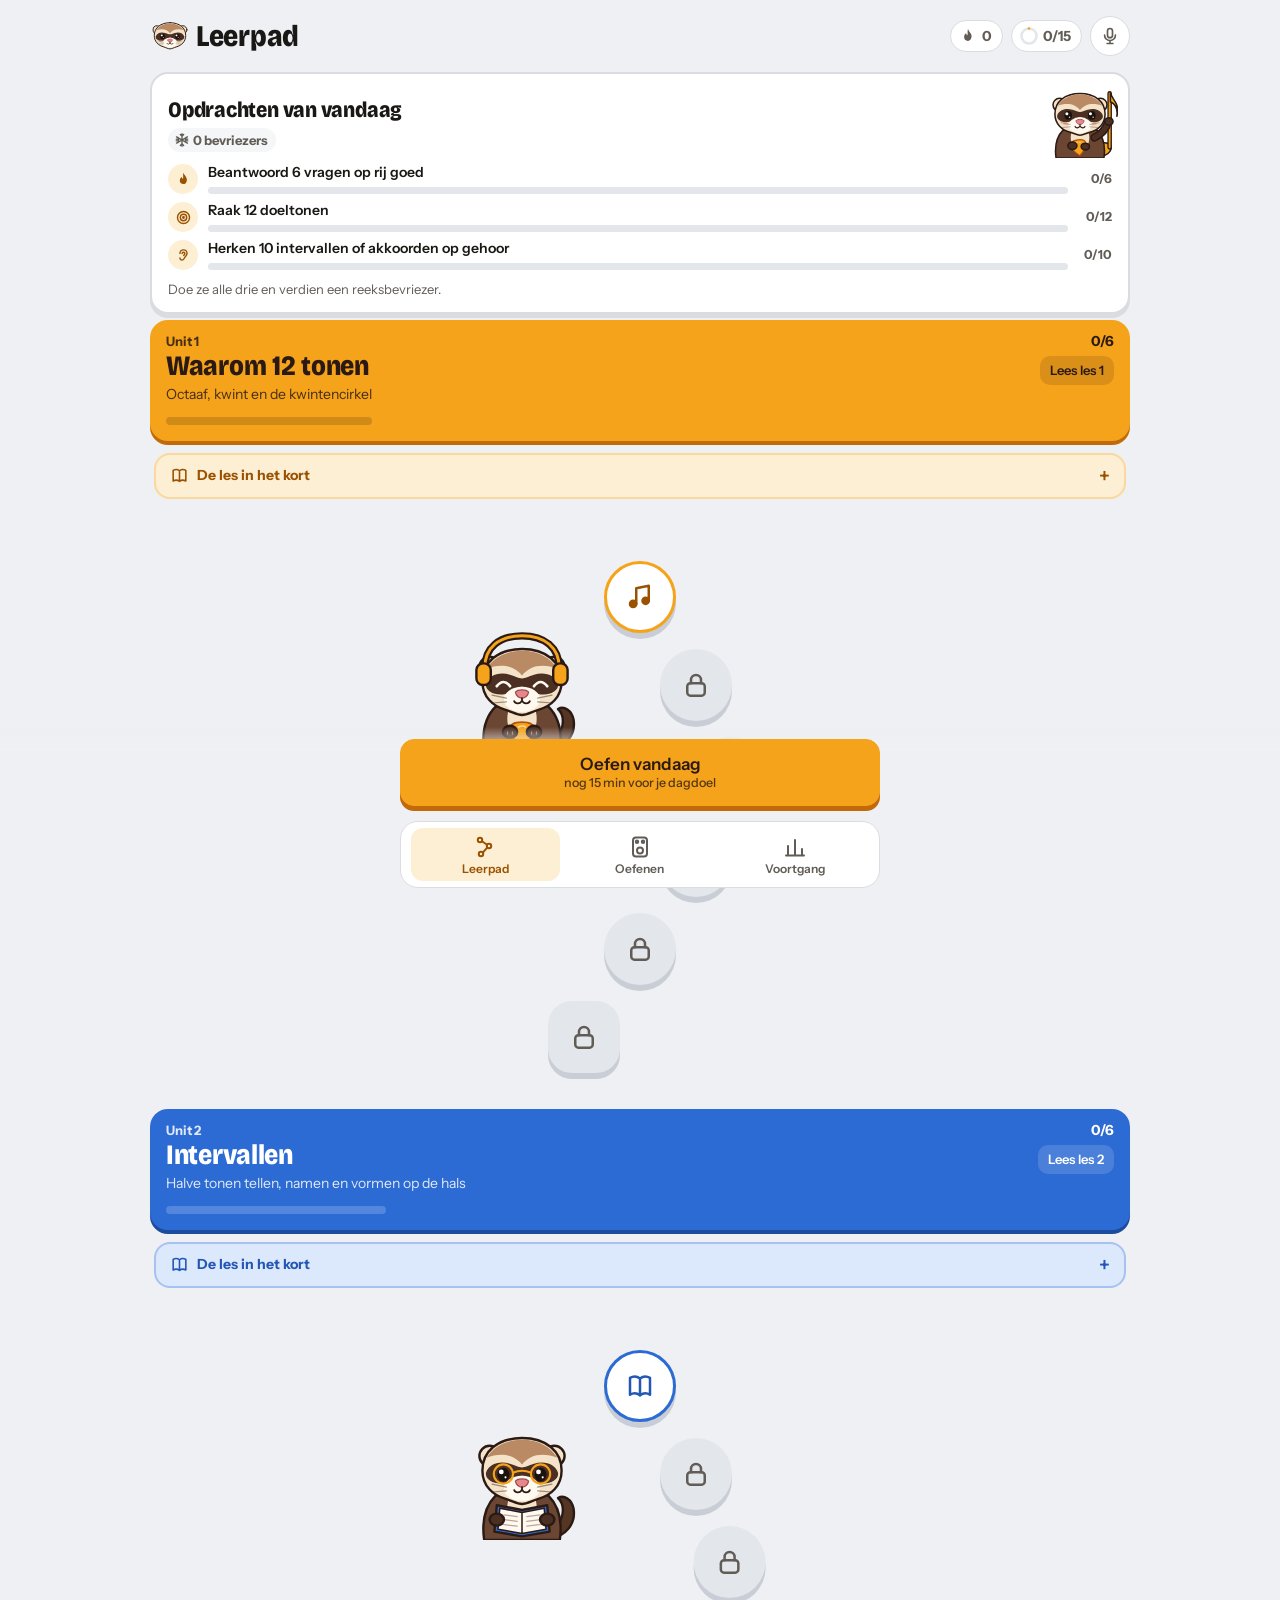
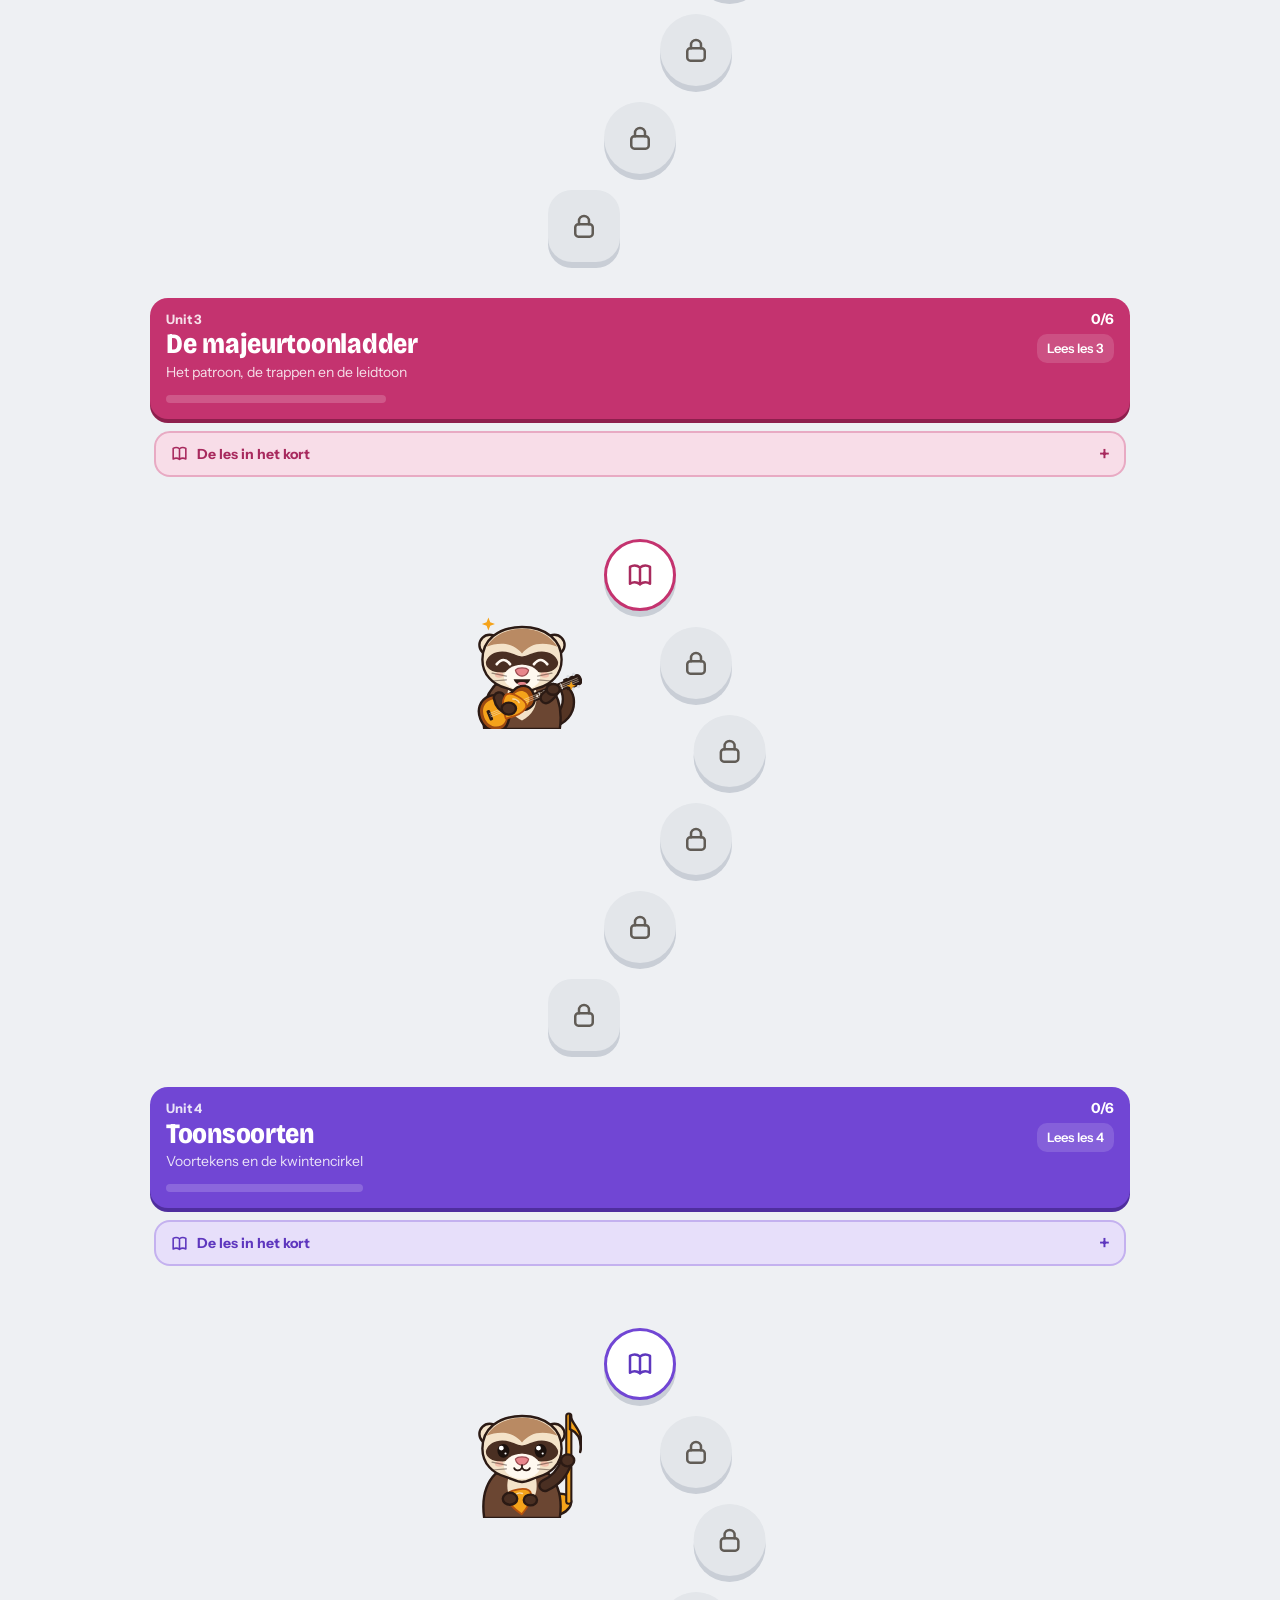
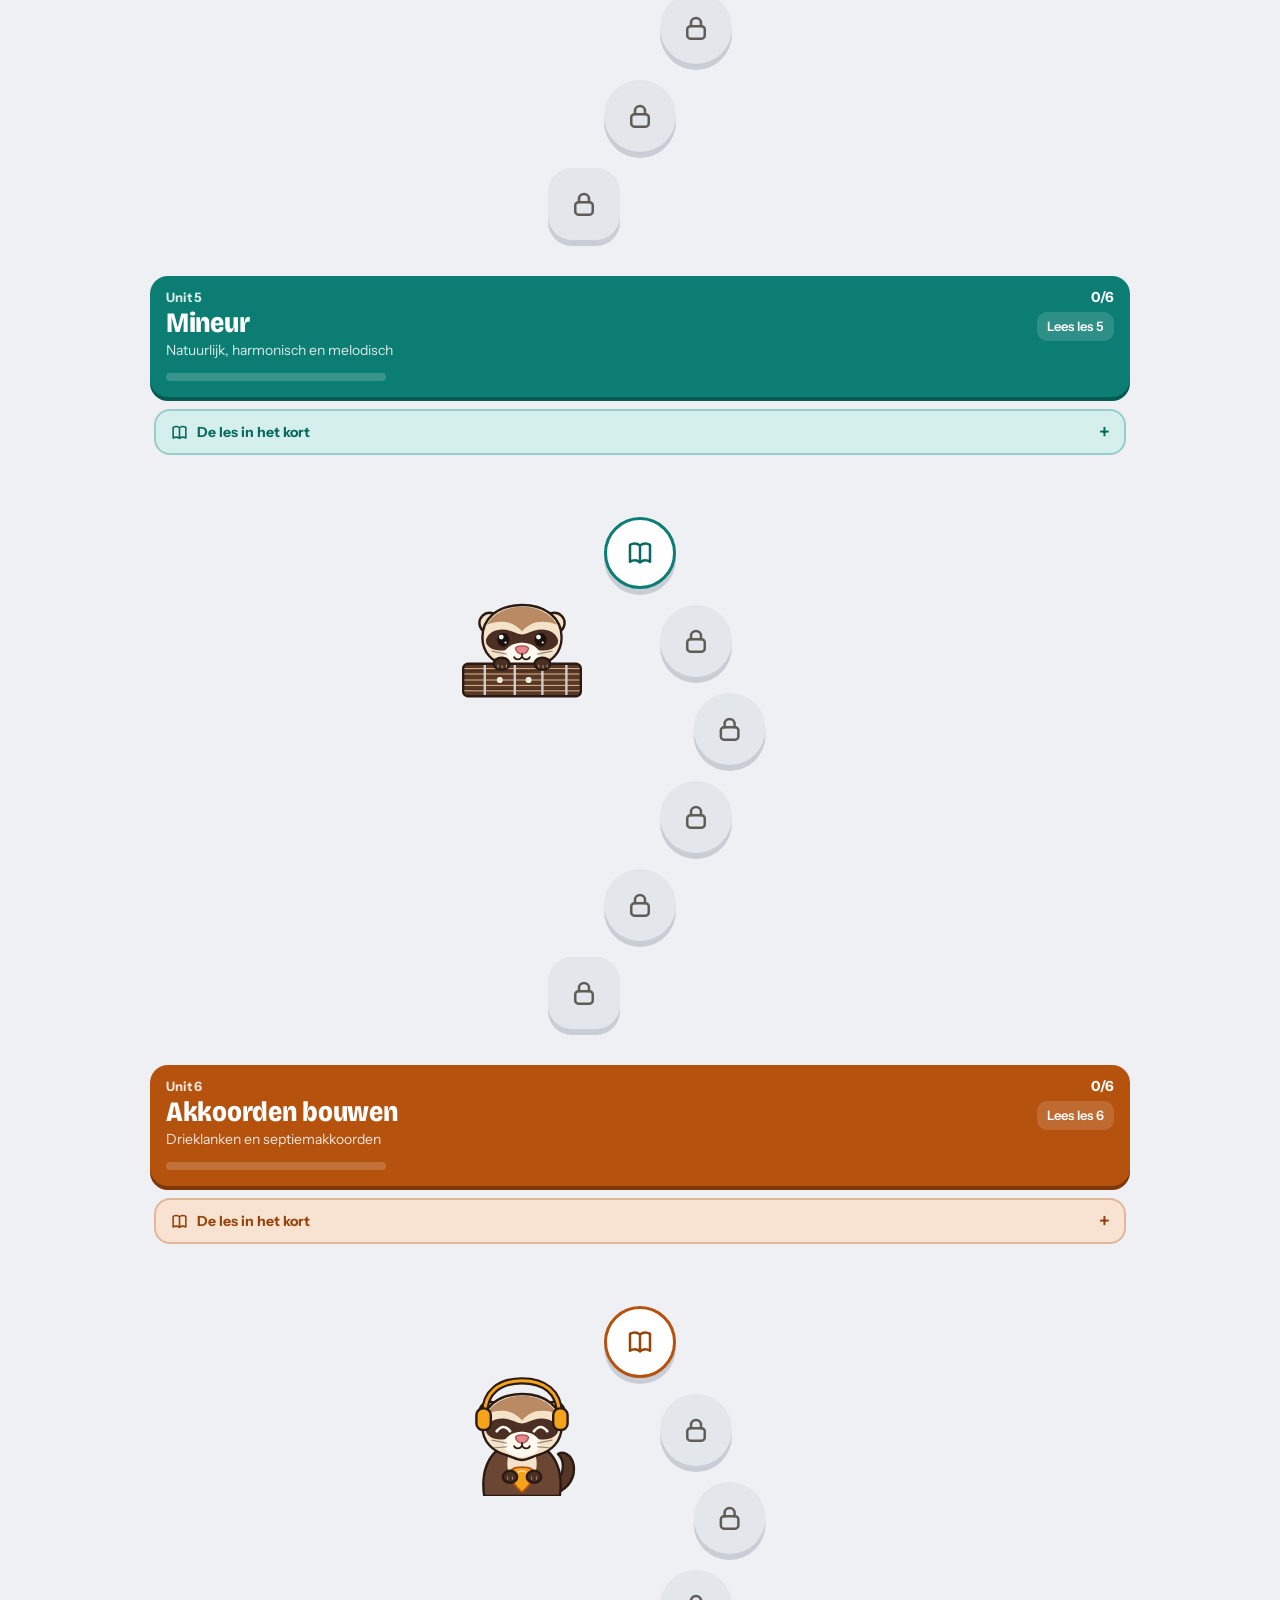
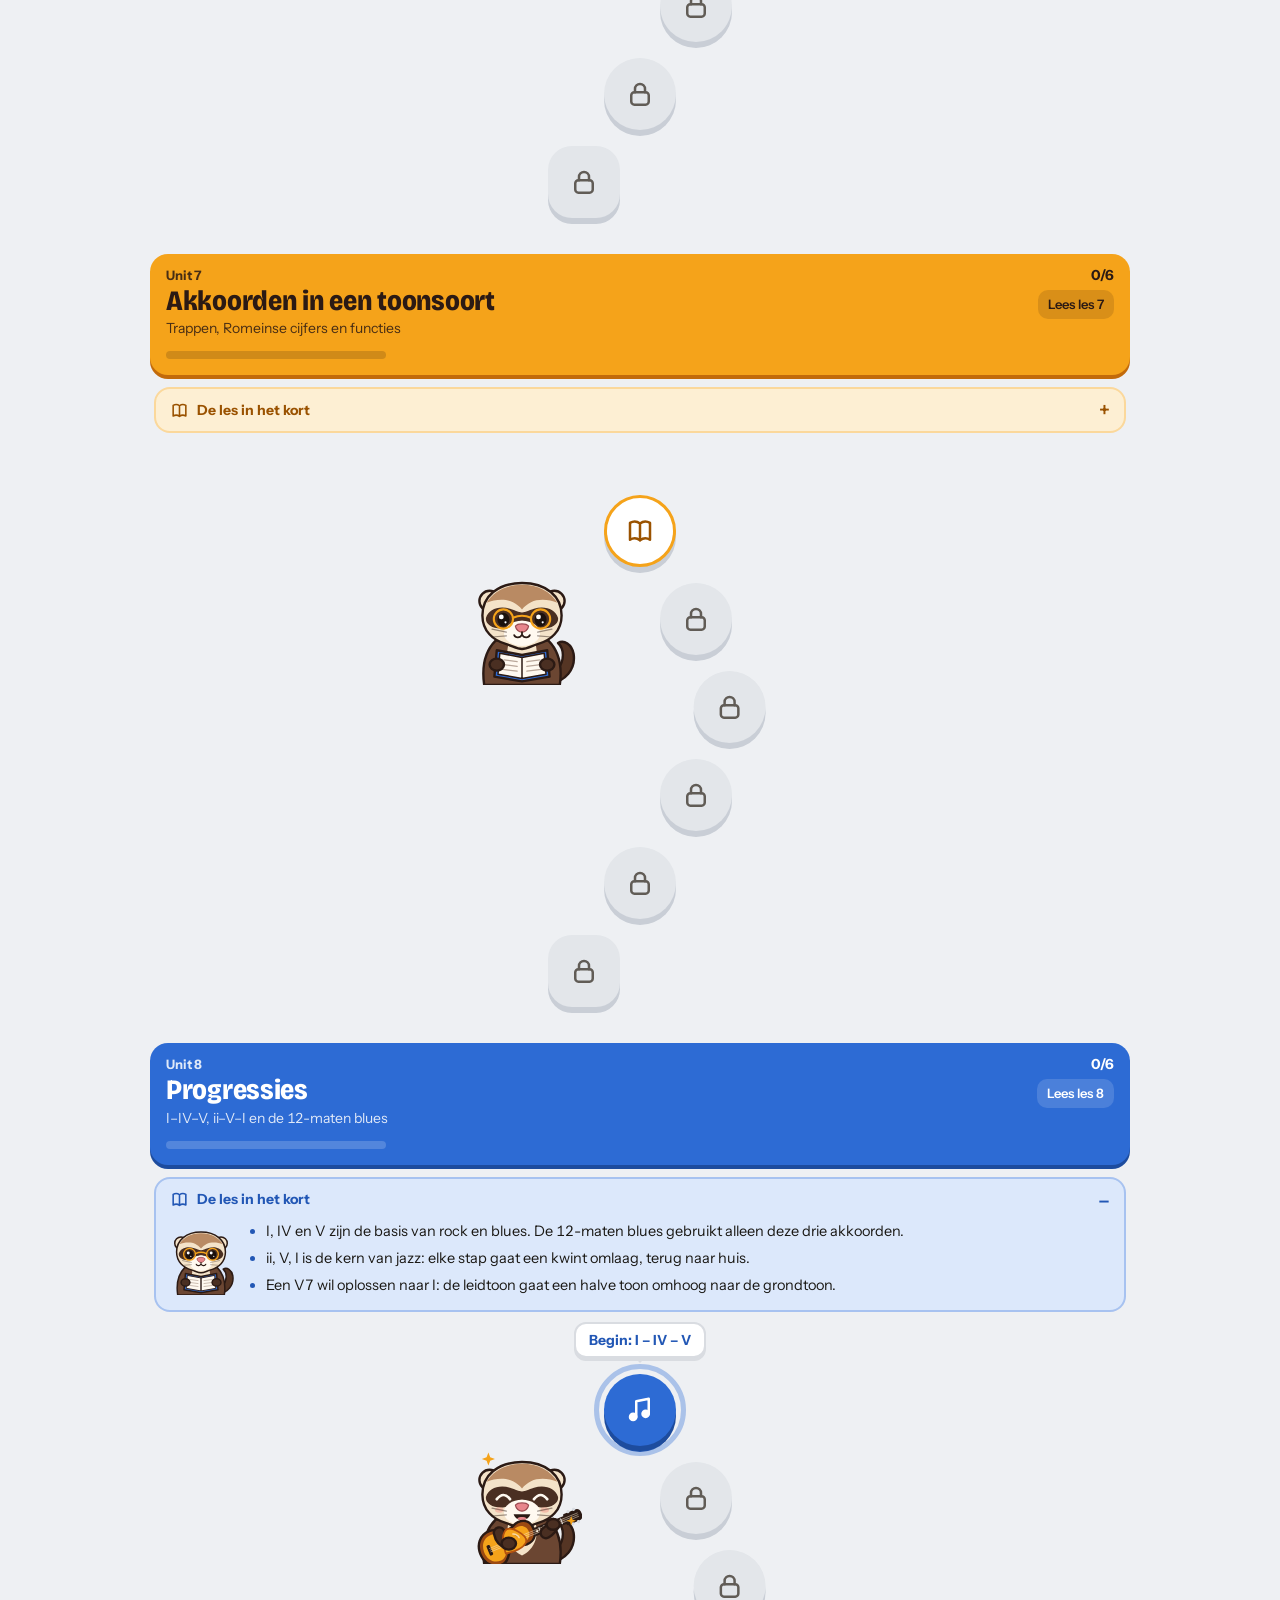
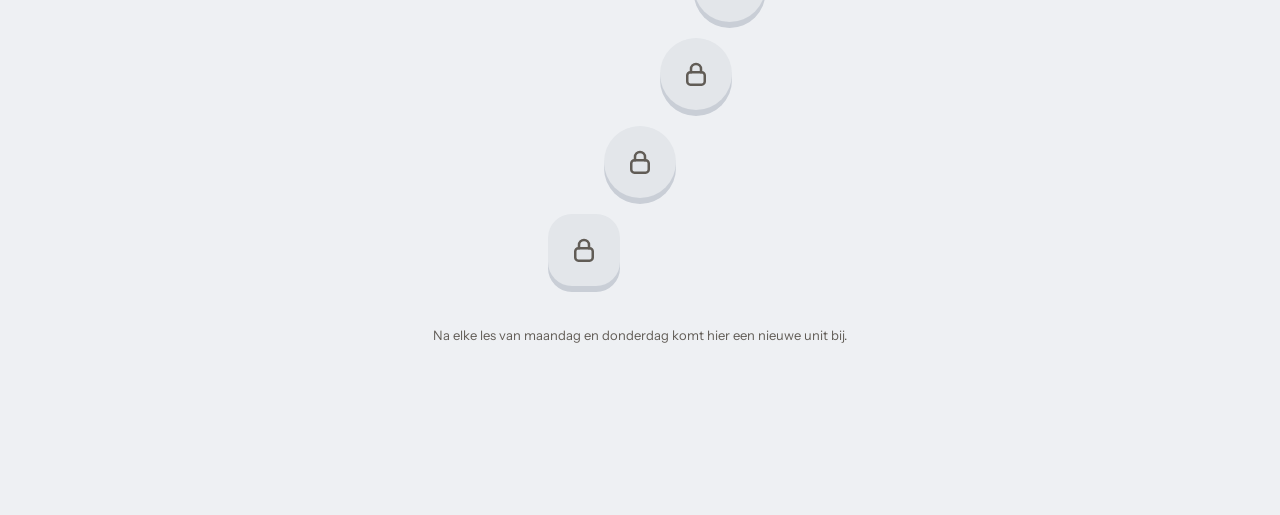
==== commit 41bd3143: "Fretjacht 5: opdrachten, bevriezer, uitleg en drie nieuwe oefeningen - Opdrachten van vandaag: drie " ====
--- a/index.html
+++ b/index.html
@@ -739,6 +739,119 @@
 .plan-head .help { margin: 4px 0 0; }
 .plan-fret svg { width: 78px; height: 78px; display: block; }
 
+
+/* ===================== Opdrachten, uitleg, cursus, halsverkenner, doeltonen, gehoortraining ===================== */
+/* dagelijkse opdrachten */
+.quests { position: relative; display: grid; gap: 10px; padding: 12px 16px 12px; border-radius: 18px; background: var(--surface); border: 2px solid var(--line); box-shadow: 0 4px 0 var(--line); }
+.q-head { display: grid; grid-template-columns: minmax(0, 1fr) 76px; gap: 8px; align-items: end; margin: -4px -6px -4px 0; }
+.q-title { display: grid; gap: 6px; justify-items: start; padding-bottom: 6px; }
+.q-fret { width: 76px; height: 76px; pointer-events: none; }
+.q-fret svg { width: 100%; height: 100%; display: block; }
+.q-head h2 { margin: 0; font: 800 semi-condensed 22px/1.05 var(--display); letter-spacing: -.01em; }
+.q-freeze { display: inline-flex; align-items: center; gap: 3px; padding: 4px 8px 4px 6px; border-radius: 999px; background: var(--surface-2); color: var(--muted); font: 700 13px/1 var(--body); }
+.q-freeze .ico { width: 16px; height: 16px; }
+.q-freeze.has { background: #E3F2FC; color: #1F6FA8; }
+.q-list { list-style: none; margin: 0; padding: 0; display: grid; gap: 8px; position: relative; }
+.q-list li { display: grid; grid-template-columns: 30px minmax(0, 1fr) auto; gap: 10px; align-items: center; }
+.q-ico { width: 30px; height: 30px; border-radius: 50%; display: grid; place-items: center; background: var(--accent-soft); color: var(--accent-text); }
+.q-ico .ico { width: 17px; height: 17px; }
+.q-text { display: grid; gap: 5px; font: 600 14px/1.25 var(--body); min-width: 0; }
+.q-bar { display: block; height: 7px; border-radius: 4px; background: var(--led-off); overflow: hidden; }
+.q-bar i { display: block; height: 100%; border-radius: 4px; background: var(--accent); transition: width .5s cubic-bezier(.2, .8, .2, 1); }
+.q-n { font: 700 12.5px/1 var(--body); color: var(--muted); min-width: 34px; text-align: right; }
+.q-list li.done .q-ico { background: var(--ok); color: var(--ok-ink); }
+.q-list li.done .q-text > span:first-child { color: var(--muted); text-decoration: line-through; text-decoration-thickness: 1.5px; }
+.q-list li.done .q-bar i { background: var(--ok); }
+.q-foot { margin: 0; font-size: 13px; color: var(--muted); }
+.quests.all { padding-bottom: 14px; border-color: color-mix(in srgb, var(--ok) 45%, var(--line)); box-shadow: 0 4px 0 color-mix(in srgb, var(--ok) 35%, var(--line)); }
+.quests.all .q-head h2 { color: var(--ok); }
+@media (prefers-color-scheme: dark) { :root:not([data-theme="light"]) .q-freeze.has { background: #15324A; color: #9BD0F5; } }
+
+/* uitlegkaartje per unit */
+.unit-sum { margin: 12px 4px 0; border-radius: 16px; background: var(--c-soft, var(--accent-soft)); border: 2px solid color-mix(in srgb, var(--c, var(--accent)) 30%, transparent); }
+.unit-sum summary { list-style: none; cursor: pointer; display: flex; align-items: center; gap: 8px; padding: 11px 14px; font: 700 14px/1.2 var(--body); color: var(--c-text, var(--accent-text)); }
+.unit-sum summary::-webkit-details-marker { display: none; }
+.unit-sum summary::after { content: "+"; margin-left: auto; font: 600 20px/1 var(--body); }
+.unit-sum[open] summary::after { content: "–"; }
+.us-ico .ico { width: 19px; height: 19px; }
+.us-body { display: grid; grid-template-columns: 74px minmax(0, 1fr); gap: 10px; align-items: start; padding: 0 14px 14px 8px; }
+.us-fret svg { width: 74px; height: 74px; display: block; }
+.unit-sum ul { margin: 0; padding: 0 0 0 18px; display: grid; gap: 7px; font-size: 14.5px; line-height: 1.4; }
+.unit-sum li::marker { color: var(--c-text, var(--accent-text)); }
+
+/* voortgang: bevriezer en cursus */
+.sc-freeze { margin: 8px 0 0; display: flex; align-items: center; gap: 6px; font: 600 13px/1.3 var(--body); opacity: .85; }
+.sc-freeze .ico { width: 16px; height: 16px; }
+.cal-c.frozen { fill: #9BD0F5; }
+.course-card { display: grid; grid-template-columns: 86px minmax(0, 1fr); gap: 12px; align-items: center; }
+.cc-fret svg { width: 86px; height: 86px; display: block; }
+.cc-text .help { margin: 2px 0 12px; }
+.cc-text button { display: inline-flex; align-items: center; gap: 8px; box-shadow: 0 4px 0 var(--accent-deep); }
+.cc-text button .ico { width: 19px; height: 19px; }
+.cc-out { grid-column: 1 / -1; margin: 4px 0 0; padding: 12px; border-radius: 12px; background: var(--surface-2); border: 1px solid var(--line); font: 500 13px/1.5 var(--body); white-space: pre-wrap; overflow-wrap: anywhere; user-select: all; -webkit-user-select: all; }
+
+/* halsverkenner */
+.exp-card { display: grid; gap: 14px; }
+.exp-head { display: grid; grid-template-columns: 96px minmax(0, 1fr); gap: 10px; align-items: center; }
+.exp-fret svg { width: 96px; height: 96px; display: block; }
+.exp-title { margin: 2px 0 0; font: 800 semi-condensed 28px/1.05 var(--display); letter-spacing: -.01em; text-wrap: balance; }
+.exp-kind button { flex: 1; }
+.exp-roots { display: grid; grid-template-columns: repeat(6, minmax(0, 1fr)); gap: 6px; }
+.exp-roots button { padding: 10px 2px; font: 700 15px/1 var(--body); }
+.exp-row { display: grid; grid-template-columns: repeat(2, minmax(0, 1fr)); gap: 12px; }
+.exp-row .seg button { flex: 1; padding: 9px 6px; }
+.exp-slots { margin-top: 0; }
+.exp-info { display: block; font: 600 14px/1.4 var(--body); color: var(--ink); padding: 4px 0 0; }
+.neck .mk.ex circle { fill: var(--surface); stroke: var(--ink); stroke-width: 2.5; }
+.neck .mk.ex text { fill: var(--ink); }
+.neck .mk.ex.root circle { fill: var(--accent); stroke: var(--accent-ink); }
+.neck .mk.ex.root text { fill: var(--accent-ink); }
+.neck .mk.ex.hit circle { fill: var(--ok); stroke: var(--surface); stroke-width: 3; }
+.neck .mk.ex.hit text { fill: var(--ok-ink); }
+
+/* doeltonen */
+.prog { display: grid; grid-template-columns: repeat(4, minmax(0, 1fr)); gap: 6px; margin-top: 12px; }
+.prog.long { grid-template-columns: repeat(6, minmax(0, 1fr)); }
+.prog span { padding: 8px 2px; border-radius: 9px; text-align: center; background: var(--surface-2); border: 1.5px solid var(--line); font: 700 14px/1 var(--body); color: var(--muted); white-space: nowrap; overflow: hidden; text-overflow: ellipsis; }
+.prog span.past { color: var(--ink); }
+.prog span.now { background: var(--accent); border-color: var(--accent-deep); color: var(--accent-ink); box-shadow: 0 3px 0 var(--accent-deep); }
+.prompt.miss .note { color: var(--bad); }
+
+/* gehoortraining */
+.eq-card { display: grid; gap: 14px; }
+.eq-kind button { flex: 1; }
+.eq-stage { display: grid; grid-template-columns: 104px minmax(0, 1fr); gap: 12px; align-items: center; }
+.eq-fret svg { width: 104px; height: 104px; display: block; }
+.eq-ask { display: grid; gap: 10px; justify-items: start; }
+.eq-play { width: 72px; height: 72px; border-radius: 50%; padding: 0; display: grid; place-items: center; background: var(--accent); border: 0; color: var(--accent-ink); box-shadow: 0 5px 0 var(--accent-deep); }
+.eq-play .ico { width: 30px; height: 30px; margin-left: 4px; }
+.eq-play:active { transform: translateY(3px); box-shadow: 0 2px 0 var(--accent-deep); }
+.eq-q { margin: 0; font: 800 semi-condensed 23px/1.15 var(--display); letter-spacing: -.01em; }
+.eq-opts.grid2 { grid-template-columns: repeat(2, minmax(0, 1fr)); }
+.eq-opts .opt { padding: 14px 12px; font-size: 16px; }
+.eq-fb:empty { display: none; }
+.eq-fb { display: grid; gap: 10px; padding: 12px 14px; border-radius: 14px; }
+.eq-fb p { margin: 0; font-size: 15px; line-height: 1.4; }
+.eq-fb.ok { background: var(--ok-soft); }
+.eq-fb.ok b { color: var(--ok); }
+.eq-fb.bad { background: var(--bad-soft); }
+.eq-fb.bad b { color: var(--bad); }
+.eq-cmp { display: grid; grid-template-columns: repeat(2, minmax(0, 1fr)); gap: 8px; }
+.eq-cmp button { padding: 11px 8px; font-size: 14px; }
+.eq-list { list-style: none; margin: 10px 0 0; padding: 0; display: grid; gap: 9px; }
+.eq-list li { display: grid; grid-template-columns: minmax(0, 1.3fr) minmax(0, 1fr) auto; gap: 10px; align-items: center; font-size: 14px; }
+.eq-bar { height: 8px; border-radius: 4px; background: var(--led-off); overflow: hidden; }
+.eq-bar i { display: block; height: 100%; border-radius: 4px; background: var(--c, #7146D4); }
+.eq-list small { font: 600 12.5px/1 var(--body); color: var(--muted); min-width: 64px; text-align: right; }
+
+/* de fret speelt af en toe een akkoordje naast het pad */
+.side-fret .m-gitaar .m-strum { transform-box: fill-box; transform-origin: 20% 20%; animation: strum 3.2s ease-in-out infinite; }
+@keyframes strum { 0%, 70%, 100% { transform: rotate(0); } 75% { transform: rotate(-12deg); } 80% { transform: rotate(6deg); } 85% { transform: rotate(-12deg); } 90% { transform: rotate(6deg); } }
+.side-fret .m-noot .m-note { transform-box: fill-box; transform-origin: 50% 100%; animation: sway 4s ease-in-out infinite; }
+@keyframes sway { 0%, 100% { transform: rotate(0); } 50% { transform: rotate(3deg); } }
+
+.mode-targets-own .pr-leds { display: none; }
+
 </style>
 </head>
 <body data-view="path">
@@ -1424,6 +1537,9 @@
   bends: { semis: 2, tol: 15 },
   ear: { level: 1, key: 'minpent-A', help: true, slow: false },
   metro: { bpm: 80, beats: 4, accent: true, onbeat: false, phones: false, corr: 0 },
+  explorer: { root: 'A', kind: 'scale', scale: 'minpent', chord: 'm7', labels: 'names', range: 'low' },
+  targets: { prog: 'blues', key: 'A', target: '3', tempo: 0, show: true },
+  earq: { kind: 'iv', ivs: [3, 4, 5, 7, 12], dir: 'up', chords: ['maj', 'min', 'dom7'] },
 };
 const DEFAULT_STATS = () => ({
   notes: { items: {}, found: 0, totalTime: 0, best: null, streak: 0, bestStreak: 0 },
@@ -1437,6 +1553,9 @@
   bends: { recent: [] },
   rhythm: { recent: [], sessions: 0 },
   xp: 0, days: {}, path: { nodes: {} }, badges: {}, bin: [], binCleared: 0, modeDays: {},
+  topics: {}, skills: {}, freezes: 0, frozen: {},
+  targets: { hits: 0, tries: 0, time: 0, near: 0, best: 0, by: {} },
+  earq: { ok: {}, n: {} },
 });
 function deepMerge(base, over) {
   if (base === null) return over === undefined ? null : over;
@@ -1472,6 +1591,12 @@
     s.ear.level = clamp(s.ear.level | 0, 1, 5);
     s.metro.bpm = clamp(s.metro.bpm | 0, 30, 240);
     if (![10, 15, 20, 30].includes(Number(s.goal))) s.goal = 15;
+    s.earq.ivs = (s.earq.ivs || []).filter(n => n >= 1 && n <= 12);
+    if (s.earq.ivs.length < 2) s.earq.ivs = [3, 4, 5, 7, 12];
+    s.earq.chords = (s.earq.chords || []).filter(t => CHORDS[t]);
+    if (s.earq.chords.length < 2) s.earq.chords = ['maj', 'min', 'dom7'];
+    if (!SCALES[s.explorer.scale]) s.explorer.scale = 'minpent';
+    if (!CHORDS[s.explorer.chord]) s.explorer.chord = 'm7';
     this.stats = deepMerge(DEFAULT_STATS(), this.get('stats', {}));
   },
   saveSettings() { this.put('settings', this.settings); },
@@ -1780,51 +1905,60 @@
   eye: '#1B110D', pick: '#F5A31A', pickLine: '#B5520F', plaster: '#F0C49A', plasterPad: '#E2A574', blush: '#F2A08F',
 };
 const Mascot = {
-  // mood: blij, juich, oeps, luister, ehbo, slaap, denk. crop: 'head' toont alleen het hoofd.
+  // stemmingen en houdingen: blij, zwaai, juich, oeps, luister, ehbo, slaap, denk,
+  // gitaar (speelt gitaar), noot (leunt op een grote noot), hals (kijkt over een fretboard), boek (leest), ijs (muts en sjaal).
+  // crop: 'head' toont alleen het hoofd.
   svg(mood = 'blij', o = {}) {
     const F = FUR, L = `stroke="${F.line}" stroke-width="4" stroke-linejoin="round" stroke-linecap="round"`;
     const thin = `stroke="${F.line}" stroke-width="3" fill="none" stroke-linecap="round" stroke-linejoin="round"`;
-    const head = o.crop === 'head', raised = mood === 'juich' && !head, wave = mood === 'zwaai' && !head;
-    const arm = (d) => `<path d="${d}" fill="none" stroke="${F.line}" stroke-width="22" stroke-linecap="round"/><path d="${d}" fill="none" stroke="${F.paw}" stroke-width="14" stroke-linecap="round"/>`;
+    const head = o.crop === 'head', pose = head ? 'head' : mood;
+    const arm = d => `<path d="${d}" fill="none" stroke="${F.line}" stroke-width="22" stroke-linecap="round"/><path d="${d}" fill="none" stroke="${F.paw}" stroke-width="14" stroke-linecap="round"/>`;
+    const paw = (x, y, rx = 12, ry = 10) => `<ellipse cx="${x}" cy="${y}" rx="${rx}" ry="${ry}" fill="${F.paw}" ${L}/>`;
+    const pick = (x, y, r) => `<g transform="translate(${x} ${y}) rotate(${r})"><path d="M0-16c13 0 20 4 20 11C20 6 9 18 0 26-9 18-20 6-20-5c0-7 7-11 20-11z" fill="${F.pick}" stroke="${F.pickLine}" stroke-width="3" stroke-linejoin="round"/><path d="M-6-8c4-2 9-2 12 0" stroke="#fff" stroke-width="2.5" stroke-linecap="round" opacity=".6"/></g>`;
     let s = '';
-    // staart en lijf (niet bij alleen het hoofd)
-    if (!head) {
-      s += `<path d="M146 198c26-4 44-24 40-50-3-16-16-24-26-18 10 9 12 29-1 44-6 8-14 13-22 16z" fill="${F.tail}" ${L}/>`;
+    // grote noot achter de fret
+    if (pose === 'noot') s += `<g class="m-note"><ellipse cx="158" cy="178" rx="25" ry="17" transform="rotate(-22 158 178)" fill="${F.pick}" ${L}/><path d="M178 172V30" stroke="${F.line}" stroke-width="12" stroke-linecap="round"/><path d="M178 172V30" stroke="${F.pick}" stroke-width="5" stroke-linecap="round"/><path d="M180 28c4 20 26 26 17 62 4-26-8-34-17-38z" fill="${F.pick}" ${L}/></g>`;
+    // staart en lijf
+    if (!head && pose !== 'hals') {
+      if (pose !== 'noot') s += `<path d="M146 198c26-4 44-24 40-50-3-16-16-24-26-18 10 9 12 29-1 44-6 8-14 13-22 16z" fill="${F.tail}" ${L}/>`;
       s += `<path d="M56 126c-18 18-23 46-19 74h126c4-28-1-56-19-74z" fill="${F.body}" ${L}/>`;
       s += `<path d="M78 130c-6 20-2 44 22 56 24-12 28-36 22-56z" fill="${F.bib}"/>`;
     }
-    // armen
-    if (raised) s += arm('M60 146C36 136 22 104 22 54') + arm('M140 146c24-10 38-42 38-92');
-    if (wave) s += `<g class="m-wave">${arm('M140 146c22-8 34-34 36-70')}<ellipse cx="176" cy="72" rx="12" ry="10" fill="${F.paw}" ${L}/></g>`;
-    // oren
-    s += `<circle cx="46" cy="60" r="17" fill="${F.face}" ${L}/><circle cx="47" cy="61" r="8.5" fill="${F.earIn}"/>`;
-    s += `<circle cx="154" cy="60" r="17" fill="${F.face}" ${L}/><circle cx="153" cy="61" r="8.5" fill="${F.earIn}"/>`;
+    // armen die achter het hoofd langs gaan
+    if (pose === 'juich') s += arm('M60 146C36 136 22 104 22 54') + arm('M140 146c24-10 38-42 38-92');
+    if (pose === 'zwaai') s += `<g class="m-wave">${arm('M140 146c22-8 34-34 36-70')}${paw(176, 72)}</g>`;
+    if (pose === 'noot') s += arm('M138 146c18-8 30-22 36-40') + paw(176, 104, 11, 10);
+    // oren (onder een muts niet)
+    if (pose !== 'ijs') {
+      s += `<circle cx="46" cy="60" r="17" fill="${F.face}" ${L}/><circle cx="47" cy="61" r="8.5" fill="${F.earIn}"/>`;
+      s += `<circle cx="154" cy="60" r="17" fill="${F.face}" ${L}/><circle cx="153" cy="61" r="8.5" fill="${F.earIn}"/>`;
+    }
     // hoofd met kap, masker en snuit
     s += `<path d="M100 30c40 0 66 22 66 54 0 26-18 42-40 48-10 3-18 8-26 8s-16-5-26-8c-22-6-40-22-40-48 0-32 26-54 66-54z" fill="${F.face}" ${L}/>`;
     s += `<path d="M100 33c27 0 48 12 59 30-14-6-32-7-44-1-6 3-11 7-15 12-4-5-9-9-15-12-12-6-30-5-44 1 11-18 32-30 59-30z" fill="${F.cap}"/>`;
     s += `<path d="M40 88c4-14 22-21 40-15 10 3 14 6 20 6s10-3 20-6c18-6 36 1 40 15 2 10-10 18-24 18-12 0-22-6-28-11-5-3-11-3-16 0-6 5-16 11-28 11-14 0-26-8-24-18z" fill="${F.mask}"/>`;
     s += `<ellipse cx="100" cy="114" rx="30" ry="21" fill="${F.muzzle}"/>`;
     // ogen
-    if (mood === 'juich' || mood === 'luister') {
+    if (['juich', 'luister', 'gitaar'].includes(mood)) {
       s += `<path d="M58 92q11-14 22 0M120 92q11-14 22 0" stroke="${F.muzzle}" stroke-width="4.5" fill="none" stroke-linecap="round"/>`;
     } else if (mood === 'slaap') {
       s += `<path d="M58 88q11 9 22 0M120 88q11 9 22 0" stroke="${F.muzzle}" stroke-width="4" fill="none" stroke-linecap="round"/>`;
     } else {
-      const up = mood === 'denk' ? -3 : 0, dx = mood === 'denk' ? 2 : 0;
+      const up = mood === 'denk' ? -3 : mood === 'boek' ? 3 : 0, dx = mood === 'denk' ? 2 : 0;
       s += `<g class="m-eyes"><ellipse cx="${69 + dx}" cy="${88 + up}" rx="10" ry="11.5" fill="${F.eye}"/><ellipse cx="${131 + dx}" cy="${88 + up}" rx="10" ry="11.5" fill="${F.eye}"/>`;
       s += `<circle cx="${65.5 + dx}" cy="${83.5 + up}" r="4" fill="#fff"/><circle cx="${127.5 + dx}" cy="${83.5 + up}" r="4" fill="#fff"/><circle cx="${72.5 + dx}" cy="${92.5 + up}" r="1.8" fill="#fff"/><circle cx="${134.5 + dx}" cy="${92.5 + up}" r="1.8" fill="#fff"/></g>`;
     }
     if (mood === 'oeps') s += `<path d="M56 68q10-7 22-3M144 68q-10-7-22-3" ${thin}/>`;
-    // wangetjes
-    if (mood === 'juich' || mood === 'blij' || mood === 'ehbo' || mood === 'zwaai') s += `<ellipse cx="62" cy="110" rx="7" ry="4.5" fill="${F.blush}" opacity=".55"/><ellipse cx="138" cy="110" rx="7" ry="4.5" fill="${F.blush}" opacity=".55"/>`;
+    // wangetjes (in de kou wat roder)
+    if (['juich', 'blij', 'ehbo', 'zwaai', 'gitaar', 'noot', 'ijs'].includes(mood)) s += `<ellipse cx="62" cy="110" rx="7" ry="4.5" fill="${F.blush}" opacity="${mood === 'ijs' ? '.9' : '.55'}"/><ellipse cx="138" cy="110" rx="7" ry="4.5" fill="${F.blush}" opacity="${mood === 'ijs' ? '.9' : '.55'}"/>`;
     // neus, snorharen, mond
     s += `<path d="M89 102c4-5 18-5 22 0-1 6-6 10-11 10s-10-4-11-10z" fill="${F.nose}" stroke="${F.noseLine}" stroke-width="2" stroke-linejoin="round"/>`;
     s += `<path d="M74 112l-24-5M74 118l-24 2M126 112l24-5M126 118l24 2" stroke="${F.line}" stroke-width="2" stroke-linecap="round" opacity=".45"/>`;
-    if (mood === 'juich') s += `<path d="M86 117c4 13 24 13 28 0z" fill="${F.line}"/><path d="M92 124c4 4 12 4 16 0-4-3-12-3-16 0z" fill="${F.nose}"/>`;
+    if (mood === 'juich' || mood === 'gitaar') s += `<path d="M86 117c4 13 24 13 28 0z" fill="${F.line}"/><path d="M92 124c4 4 12 4 16 0-4-3-12-3-16 0z" fill="${F.nose}"/>`;
     else if (mood === 'oeps') s += `<path d="M90 121c3-3 6-3 10 0s7 3 10 0" ${thin}/>`;
     else if (mood === 'slaap' || mood === 'denk') s += `<path d="M95 119h10" ${thin}/>`;
     else s += `<path d="M100 112v4M100 116c-3 6-11 6-13 1M100 116c3 6 11 6 13 1" ${thin}/>`;
-    // extra's
+    // extra's op het hoofd
     if (mood === 'oeps') s += `<path d="M163 44c5 7 7 11 7 14a7 7 0 0 1-14 0c0-3 2-7 7-14z" fill="#7FC3EF" stroke="${F.line}" stroke-width="2.5" stroke-linejoin="round"/>`;
     if (mood === 'ehbo') s += `<g transform="rotate(-28 136 56)"><rect x="116" y="48" width="40" height="16" rx="8" fill="${F.plaster}" ${L} stroke-width="3"/><rect x="130" y="48" width="12" height="16" fill="${F.plasterPad}"/><circle cx="123" cy="56" r="1.4" fill="${F.line}" opacity=".4"/><circle cx="149" cy="56" r="1.4" fill="${F.line}" opacity=".4"/></g>`;
     if (mood === 'luister') {
@@ -1833,20 +1967,43 @@
     }
     if (mood === 'slaap') s += `<path d="M150 22h12l-12 14h12M170 6h8l-8 10h8" stroke="${F.pick}" stroke-width="3.5" fill="none" stroke-linecap="round" stroke-linejoin="round"/>`;
     if (mood === 'denk') s += `<g class="m-dots" fill="${F.pick}" stroke="${F.line}" stroke-width="2.5"><circle cx="152" cy="30" r="5"/><circle cx="168" cy="20" r="6.5"/><circle cx="186" cy="10" r="8"/></g>`;
-    // plectrum in de pootjes
-    const pick = (x, y, r) => `<g transform="translate(${x} ${y}) rotate(${r})"><path d="M0-16c13 0 20 4 20 11C20 6 9 18 0 26-9 18-20 6-20-5c0-7 7-11 20-11z" fill="${F.pick}" stroke="${F.pickLine}" stroke-width="3" stroke-linejoin="round"/><path d="M-6-8c4-2 9-2 12 0" stroke="#fff" stroke-width="2.5" stroke-linecap="round" opacity=".6"/></g>`;
-    if (head) { /* alleen het hoofd */ } else if (raised) {
-      s += pick(180, 26, 14);
-      s += `<ellipse cx="22" cy="50" rx="12" ry="10" fill="${F.paw}" ${L}/><ellipse cx="178" cy="50" rx="12" ry="10" fill="${F.paw}" ${L}/>`;
-    } else if (wave) {
-      s += pick(96, 168, -8);
-      s += `<ellipse cx="80" cy="168" rx="12" ry="10" fill="${F.paw}" ${L}/><ellipse cx="114" cy="170" rx="11" ry="9" fill="${F.paw}" ${L}/>`;
+    if (mood === 'boek') s += `<g fill="none" stroke="${F.pick}" stroke-width="3.5"><circle cx="69" cy="90" r="16"/><circle cx="131" cy="90" r="16"/><path d="M85 88q15-7 30 0" stroke-linecap="round"/></g>`;
+    if (mood === 'ijs') {
+      s += `<path d="M38 66C36 30 62 10 100 10s64 20 62 56z" fill="#2D6BD4" ${L}/><path d="M68 18c-5 14-7 30-7 44M100 10v54M132 18c5 14 7 30 7 44" stroke="#1D4C9E" stroke-width="3" fill="none" stroke-linecap="round"/>`;
+      s += `<rect x="32" y="52" width="136" height="22" rx="11" fill="#5B8FE8" ${L}/><path d="M48 56v14M60 56v14M72 56v14M84 56v14M96 56v14M108 56v14M120 56v14M132 56v14M144 56v14M156 56v14" stroke="#2D6BD4" stroke-width="2.5" stroke-linecap="round" opacity=".6"/>`;
+      s += `<circle cx="100" cy="12" r="13" fill="${F.muzzle}" ${L}/>`;
+      s += `<g fill="none" stroke="#9BD0F5" stroke-width="2.6" stroke-linecap="round"><path d="M22 30v16M14 38h16M16.5 32.5l11 11M27.5 32.5l-11 11"/><path d="M182 92v14M175 99h14M177 94l10 10M187 94l-10 10"/><path d="M14 120v10M9 125h10"/></g>`;
+    }
+    // voorgrond per houding
+    if (head) { /* alleen het hoofd */ }
+    else if (pose === 'juich') s += pick(180, 26, 14) + paw(22, 50) + paw(178, 50);
+    else if (pose === 'zwaai' || pose === 'noot') s += pick(96, 168, -8) + paw(80, 168) + paw(114, 170, 11, 9);
+    else if (pose === 'gitaar') {
+      // gitaar schuin voor het lijf: body linksonder, hals naar rechtsboven
+      s += `<g transform="translate(64 170) rotate(-22)">`;
+      s += `<path d="M36-5h84v10H36z" fill="#4A2F22" ${L} stroke-width="3"/><path d="M50-5v10M61-5v10M71-5v10M80-5v10M88-5v10M96-5v10M103-5v10M110-5v10" stroke="#D9DDE2" stroke-width="1.6"/><circle cx="66" cy="0" r="1.8" fill="${F.muzzle}"/><circle cx="84" cy="0" r="1.8" fill="${F.muzzle}"/>`;
+      s += `<path d="M118-8h20c4 0 6 3 6 8s-2 8-6 8h-20z" fill="#2B1A14" ${L} stroke-width="3"/><circle cx="126" cy="-11" r="2.6" fill="#D9DDE2"/><circle cx="136" cy="-11" r="2.6" fill="#D9DDE2"/><circle cx="126" cy="11" r="2.6" fill="#D9DDE2"/><circle cx="136" cy="11" r="2.6" fill="#D9DDE2"/>`;
+      s += `<path d="M-8-30c14 0 18 10 28 10s14-6 22-6c14 0 20 9 20 20s-6 20-20 20c-8 0-12-6-22-6S6 30-8 30c-18 0-28-14-28-30s10-30 28-30z" fill="#9C4A12" ${L}/>`;
+      s += `<path d="M-8-23c12 0 16 9 26 9s13-5 20-5c10 0 15 7 15 14s-5 14-15 14c-7 0-10-5-20-5S4 23-8 23c-14 0-21-11-21-23s7-23 21-23z" fill="${F.pick}"/>`;
+      s += `<circle cx="18" cy="0" r="7.5" fill="#2B1A14"/><rect x="-22" y="-9" width="6" height="18" rx="2" fill="#2B1A14"/>`;
+      s += `<path d="M-19-3H140M-19 0H140M-19 3H140" stroke="#F4E3C9" stroke-width=".9" opacity=".85"/></g>`;
+      s += arm('M62 148c2 10 8 16 16 18') + arm('M140 148c6-4 10-8 12-14');
+      s += `<g class="m-strum">${pick(86, 160, 30)}${paw(78, 166)}</g>${paw(152, 134, 11, 9)}`;
+    } else if (pose === 'hals') {
+      s += `<rect x="2" y="128" width="196" height="54" rx="8" fill="#5A3624" ${L}/><path d="M8 140c40-3 80 3 120-1s50 2 64 1M8 170c30 3 70-2 110 1s60-1 74 0" stroke="#4A2C1D" stroke-width="2" fill="none"/>`;
+      s += `<path d="M38 130v50M88 130v50M134 130v50M174 130v50" stroke="#C9CED6" stroke-width="4"/><circle cx="63" cy="155" r="5" fill="${F.muzzle}"/><circle cx="111" cy="155" r="5" fill="${F.muzzle}"/>`;
+      s += `<path d="M4 136H196M4 145H196M4 155H196M4 164H196M4 173H196" stroke="#E6D3A6" stroke-width="1.6" opacity=".9"/>`;
+      s += paw(66, 128, 13, 10) + paw(134, 128, 13, 10) + `<path d="M60 134v-4M67 135v-4M74 134v-4M128 134v-4M135 135v-4M142 134v-4" stroke="${F.face}" stroke-width="1.8" stroke-linecap="round" opacity=".55"/>`;
+    } else if (pose === 'boek') {
+      s += `<path d="M100 150 58 142 54 186 100 194 146 186 142 142z" fill="#2D6BD4" ${L}/><path d="M100 154 63 147 60 182 100 189zM100 154 137 147 140 182 100 189z" fill="${F.muzzle}" stroke="${F.line}" stroke-width="2.5" stroke-linejoin="round"/>`;
+      s += `<path d="M70 158l22 3M69 166l23 3M68 174l24 3M108 161l22-3M108 169l23-3M108 177l24-3" stroke="#B9A79A" stroke-width="2" stroke-linecap="round"/>`;
+      s += paw(58, 166) + paw(142, 166);
     } else {
-      s += pick(100, 168, 0);
-      s += `<ellipse cx="80" cy="168" rx="12" ry="10" fill="${F.paw}" ${L}/><ellipse cx="120" cy="168" rx="12" ry="10" fill="${F.paw}" ${L}/>`;
+      if (pose === 'ijs') s += `<path d="M48 126c16 14 88 14 104 0l4 14c-20 16-92 16-112 0z" fill="#E0482F" ${L}/><path d="M66 134l6 10M86 138l4 10M110 138l-4 10M132 134l-6 10" stroke="${F.pick}" stroke-width="4" stroke-linecap="round"/><path d="M120 142c4 16 4 30 0 44l16-2c2-14 0-28-4-42z" fill="#E0482F" ${L}/><path d="M122 160h12M123 172h12" stroke="${F.pick}" stroke-width="4" stroke-linecap="round"/>`;
+      s += pick(100, 168, 0) + paw(80, 168) + paw(120, 168);
       s += `<path d="M76 172v-4M84 172v-4M116 172v-4M124 172v-4" stroke="${F.face}" stroke-width="1.8" stroke-linecap="round" opacity=".5"/>`;
     }
-    if (mood === 'juich') s += `<path d="M44 14l3 8 8 3-8 3-3 8-3-8-8-3 8-3zM182 120l2 6 6 2-6 2-2 6-2-6-6-2 6-2z" fill="${F.pick}"/>`;
+    if (mood === 'juich' || mood === 'gitaar') s += `<path d="M44 14l3 8 8 3-8 3-3 8-3-8-8-3 8-3zM182 120l2 6 6 2-6 2-2 6-2-6-6-2 6-2z" fill="${F.pick}"/>`;
     const vb = head ? '16 2 168 168' : '0 0 200 200';
     const size = o.size ? ` width="${o.size}" height="${o.size}"` : '';
     return `<svg class="mascot m-${mood}${o.cls ? ' ' + o.cls : ''}" viewBox="${vb}"${size} aria-hidden="true">${s}</svg>`;
@@ -1860,6 +2017,10 @@
   sound: svgI('<path d="M4 9.5h3.5L12 5.5v13l-4.5-4H4z"/><path d="M15.5 9a4 4 0 0 1 0 6M18 6.5a7.5 7.5 0 0 1 0 11"/>'),
   mute: svgI('<path d="M4 9.5h3.5L12 5.5v13l-4.5-4H4z"/><path d="M16 9.5l5 5M21 9.5l-5 5"/>'),
   play: svgI('<path d="M8 5.5v13l10.5-6.5z"/>', true),
+  ice: svgI('<path d="M12 2.5v19M3.8 7.3l16.4 9.4M3.8 16.7l16.4-9.4M9.5 3.8 12 6.3l2.5-2.5M9.5 20.2 12 17.7l2.5 2.5M3.4 10.6l3.4.9-.9-3.4M20.6 13.4l-3.4-.9.9 3.4M5.9 15.9l.9-3.4-3.4.9M18.1 8.1l-.9 3.4 3.4-.9"/>'),
+  ear: svgI('<path d="M7 9a5 5 0 0 1 10 0c0 3-2.6 4-3.5 6.2-.7 1.8-1.8 3.3-3.6 3.3A2.9 2.9 0 0 1 7 15.6"/><path d="M10 9.3a2 2 0 0 1 4 0c0 1.3-1.3 1.7-1.7 2.6"/>'),
+  target: svgI('<circle cx="12" cy="12" r="8.5"/><circle cx="12" cy="12" r="4.5"/><circle cx="12" cy="12" r="1" fill="currentColor"/>'),
+  copy: svgI('<rect x="8.5" y="8.5" width="11" height="12" rx="2.5"/><path d="M15.5 8.5V6a2.5 2.5 0 0 0-2.5-2.5H7A2.5 2.5 0 0 0 4.5 6v8A2.5 2.5 0 0 0 7 16.5h1.5"/>'),
 });
 
 // ---------- Illustraties per oefening (48×48, lijnen in currentColor) ----------
@@ -1876,12 +2037,15 @@
   challenge: artSvg('<circle cx="24" cy="27" r="16"/><path d="M24 11V6M19 4h10M37 13l3-3"/><path d="M24 27V18"/><path d="M24 27l7 5"/>'),
   heatmap: artSvg('<rect x="6" y="6" width="10" height="10" rx="2.5" fill="currentColor" opacity=".25"/><rect x="19" y="6" width="10" height="10" rx="2.5" fill="currentColor" opacity=".9"/><rect x="32" y="6" width="10" height="10" rx="2.5" fill="currentColor" opacity=".5"/><rect x="6" y="19" width="10" height="10" rx="2.5" fill="currentColor" opacity=".7"/><rect x="19" y="19" width="10" height="10" rx="2.5" fill="currentColor" opacity=".25"/><rect x="32" y="19" width="10" height="10" rx="2.5" fill="currentColor"/><rect x="6" y="32" width="10" height="10" rx="2.5" fill="currentColor" opacity=".5"/><rect x="19" y="32" width="10" height="10" rx="2.5" fill="currentColor" opacity=".7"/><rect x="32" y="32" width="10" height="10" rx="2.5" fill="currentColor" opacity=".25"/>'),
   metro: artSvg('<path d="M17 6h14l8 36H9z"/><path d="M13 32h22" opacity=".55"/><path d="M24 34L33 12"/><circle cx="31" cy="17" r="3" fill="currentColor"/>'),
+  targets: artSvg('<rect x="4" y="8" width="12" height="10" rx="2.5"/><rect x="18" y="8" width="12" height="10" rx="2.5"/><rect x="32" y="8" width="12" height="10" rx="2.5"/><circle cx="24" cy="33" r="10"/><circle cx="24" cy="33" r="4.5"/><circle cx="24" cy="33" r="1.6" fill="currentColor"/><path d="M24 18v5"/>'),
+  earq: artSvg('<path d="M10 28v-4a14 14 0 0 1 28 0v4"/><rect x="6" y="26" width="8" height="14" rx="3.5"/><rect x="34" y="26" width="8" height="14" rx="3.5"/><path d="M20.5 18.5a3.5 3.5 0 1 1 5 3.2c-1 .5-1.5 1.3-1.5 2.3v1"/><circle cx="24" cy="29.5" r="1.6" fill="currentColor"/>'),
+  explorer: artSvg('<path d="M4 12h26M4 20h26M4 28h26" opacity=".5"/><path d="M12 6v28M22 6v28" opacity=".8"/><circle cx="17" cy="20" r="3" fill="currentColor"/><circle cx="31" cy="27" r="9"/><path d="M37.5 33.5 44 40"/>'),
   tuner: artSvg('<path d="M6 34a18 18 0 0 1 36 0"/><path d="M24 34l7-14"/><circle cx="24" cy="34" r="3.4" fill="currentColor"/><path d="M24 12v4M10.5 19l2.8 2.8M37.5 19l-2.8 2.8" opacity=".6"/>'),
 };
 
 // ---------- Kleuren voor units en pedalen ----------
 const UNIT_COLORS = ['amber', 'blauw', 'framboos', 'violet', 'groen', 'tabak'];
-const MODE_COLOR = { notes: 'blauw', positions: 'blauw', intervals: 'blauw', degrees: 'blauw', scales: 'framboos', chords: 'framboos', bends: 'framboos', ear: 'violet', challenge: 'groen', heatmap: 'groen', metro: 'leisteen', tuner: 'leisteen' };
+const MODE_COLOR = { notes: 'blauw', positions: 'blauw', intervals: 'blauw', degrees: 'blauw', scales: 'framboos', chords: 'framboos', targets: 'framboos', bends: 'framboos', ear: 'violet', earq: 'violet', challenge: 'groen', heatmap: 'groen', explorer: 'leisteen', metro: 'leisteen', tuner: 'leisteen' };
 const CONFETTI_COLORS = ['#F5A31A', '#2D6BD4', '#C4336F', '#7146D4', '#0B9C8E', '#FFD27A'];
 const reducedMotion = () => window.matchMedia && matchMedia('(prefers-reduced-motion: reduce)').matches;
 
@@ -2070,6 +2234,7 @@
     const it = st.items[key] || (st.items[key] = { n: 0, total: 0 });
     it.n++; it.total += secs;
     st.found++; st.totalTime += secs;
+    Quests.bump('notes');
     if (!hinted && (st.best == null || secs < st.best)) st.best = secs;
     if (!hinted && secs <= 5) { st.streak++; st.bestStreak = Math.max(st.bestStreak, st.streak); } else st.streak = 0;
     Store.saveStats();
@@ -2594,6 +2759,7 @@
     const s = Store.settings.scales, secs = (t - this.t0) / 1000;
     const st = Store.stats.scales, key = `${s.scale}-${s.root}-${s.box}-${s.order}`;
     st.runs++;
+    Quests.bump('scales');
     const rec = !this.errors && (st.best[key] == null || secs < st.best[key]);
     if (rec) st.best[key] = secs;
     Store.saveStats();
@@ -3209,6 +3375,7 @@
     st.runs++; st.last = this.score;
     if (rec) st.best = this.score;
     Store.saveStats();
+    Quests.max('challenge', this.score);
     this.timerEl.textContent = '0';
     this.card.classList.add('hit');
     $('.pr-note', this.card).innerHTML = `<span class="deg">${this.score}</span>`;
@@ -3293,6 +3460,393 @@
 });
 
 
+// ---------- Gedeelde namen ----------
+const DEG_NAME = { R: 'de grondtoon', '♭2': 'de kleine secunde', 2: 'de grote secunde', '♭3': 'de kleine terts', 3: 'de grote terts', 4: 'de kwart', '♭5': 'de verminderde kwint', 5: 'de kwint', '♭6': 'de kleine sext', 6: 'de grote sext', '♭7': 'de kleine septiem', 7: 'de grote septiem' };
+const degName = label => DEG_NAME[label] || label;
+const pcOfName = n => spPc(parseName(n));
+
+// ---------- Halsverkenner ----------
+const EXP_ROOTS = ['C', 'C♯', 'D', 'E♭', 'E', 'F', 'F♯', 'G', 'A♭', 'A', 'B♭', 'B'];
+function expRootName(kind, type, pc) {
+  if (kind === 'scale') return rootsFor(type).find(x => pcOfName(x) === pc) || EXP_ROOTS[pc];
+  return CHORD_ROOTS.find(x => pcOfName(x) === pc && chordOk(type, x)) || CHORD_ROOTS.find(x => pcOfName(x) === pc) || EXP_ROOTS[pc];
+}
+registerMode({
+  id: 'explorer', group: 'handig', title: 'Halsverkenner', desc: 'Alle noten van een toonladder of akkoord op de hals',
+  homeStat: () => MODES.explorer.label(),
+  root() { const s = Store.settings.explorer; return expRootName(s.kind, s.kind === 'scale' ? s.scale : s.chord, pcOfName(s.root)); },
+  tones() { const s = Store.settings.explorer; return s.kind === 'scale' ? scaleTones(s.scale, this.root()) : chordTones(s.chord, this.root()); },
+  semis() { const s = Store.settings.explorer; return (s.kind === 'scale' ? SCALES[s.scale].degs : CHORDS[s.chord].tones).map(d => d.semis); },
+  label() { const s = Store.settings.explorer, r = this.root(); return s.kind === 'scale' ? `${r} ${SCALES[s.scale].short}` : `${r}${CHORDS[s.chord].sym} (${r} ${CHORDS[s.chord].name})`; },
+  range() { return Store.settings.explorer.range === 'high' ? [7, 19] : [0, 12]; },
+  mount(view) {
+    this.card = h('div', { class: 'card exp-card' });
+    this.info = h('span', { class: 'exp-info', 'aria-live': 'polite', text: 'Tik op een noot om hem te horen.' });
+    const tip = h('div', { class: 'card' }, h('h2', { class: 'card-h', text: 'Zo gebruik je hem' }),
+      h('p', { class: 'help', text: 'Zoek eerst de grondtonen: dat zijn je ankers. Speel de toonladder rond één grondtoon en schuif dan naar de volgende. Bij improviseren klinken de grondtoon, de terts en de kwint het stevigst; daar kun je een zin goed op laten eindigen.' }));
+    const L = exLayout(view, { prompt: this.card, mic: false, caption: this.info, actions: [{ id: 'playBtn', label: 'Speel af', cls: 'primary', key: 'p', onClick: () => this.playAll() }], stats: tip });
+    this.svg = L.svg; this.keys = L.keys;
+    this.svg.addEventListener('click', e => this.tap(e));
+    this.renderControls();
+    this.draw();
+  },
+  unmount() { (this.timers || []).forEach(clearTimeout); this.timers = []; },
+  save() { Store.saveSettings(); this.renderControls(); this.draw(); },
+  renderControls() {
+    const s = Store.settings.explorer, rootPc = pcOfName(s.root);
+    const roots = h('div', { class: 'seg exp-roots', role: 'group' }, EXP_ROOTS.map((n, pc) => h('button', { type: 'button', 'aria-pressed': String(pc === rootPc), text: n, onclick: () => { s.root = n; this.save(); } })));
+    const typeSel = s.kind === 'scale'
+      ? selectEl('expType', Object.keys(SCALES).map(k => ({ value: k, label: SCALES[k].name })), s.scale, v => { s.scale = v; this.save(); })
+      : selectEl('expType', Object.keys(CHORDS).map(k => ({ value: k, label: `${CHORDS[k].name}${CHORDS[k].sym ? ` (${CHORDS[k].sym})` : ''}` })), s.chord, v => { s.chord = v; this.save(); });
+    this.slots = h('div', { class: 'slots exp-slots' });
+    this.card.innerHTML = '';
+    this.card.append(
+      h('div', { class: 'exp-head' }, h('div', { class: 'exp-fret', html: Mascot.svg('hals') }),
+        h('div', { class: 'exp-titles' }, h('p', { class: 'eyebrow', text: s.kind === 'scale' ? 'Toonladder' : 'Akkoord' }), h('h2', { class: 'exp-title', text: this.label() }))),
+      seg([{ value: 'scale', label: 'Toonladder' }, { value: 'chord', label: 'Akkoord' }], s.kind, v => { s.kind = v; this.save(); }, 'exp-kind'),
+      field('Grondtoon', roots),
+      field(s.kind === 'scale' ? 'Welke toonladder' : 'Welk akkoord', typeSel, null, 'expType'),
+      h('div', { class: 'exp-row' },
+        field('Op de stippen', seg([{ value: 'names', label: 'Namen' }, { value: 'degrees', label: 'Trappen' }], s.labels, v => { s.labels = v; this.save(); })),
+        field('Stuk van de hals', seg([{ value: 'low', label: 'Fret 0–12' }, { value: 'high', label: 'Fret 7–19' }], s.range, v => { s.range = v; this.save(); }))),
+      this.slots);
+  },
+  draw(hl) {
+    const s = Store.settings.explorer, [from, to] = this.range(), tones = this.tones(), marks = [];
+    for (let st = 0; st < 6; st++) for (let f = from; f <= to; f++) {
+      const t = tones.find(x => x.pc === mod12(OPEN[st] + f));
+      if (t) marks.push({ s: st, f, kind: 'ex' + (t.label === 'R' ? ' root' : '') + (hl && hl.s === st && hl.f === f ? ' hit' : ''), label: s.labels === 'names' ? t.name : t.label });
+    }
+    if (hl && !tones.find(x => x.pc === mod12(OPEN[hl.s] + hl.f))) marks.push({ s: hl.s, f: hl.f, kind: 'wrong', label: '' });
+    drawNeck(this.svg, { from, to, marks, tap: true });
+    this.slots.innerHTML = tones.map(t => `<span class="slot${t.label === 'R' ? ' on' : ''}"><small>${t.label}</small><b>${t.name}</b></span>`).join('');
+  },
+  tap(e) {
+    const c = e.target.closest && e.target.closest('.cell');
+    if (!c) return;
+    const st = Number(c.dataset.s), f = Number(c.dataset.f), midi = OPEN[st] + f, pc = mod12(midi);
+    const ctx = Engine.ensureCtx();
+    Engine.pluck(midi, ctx.currentTime + 0.01, 1.3, 0.75);
+    const t = this.tones().find(x => x.pc === pc), where = `op de ${STR_NAME[st]}${f ? `, fret ${f}` : ', los'}`;
+    this.info.textContent = t ? `${t.name}, ${degName(t.label)}, ${where}` : `${pcName(pc, Store.settings.names === 'flats' ? 'flats' : 'sharps')} ${where}: hoort niet bij ${this.label()}`;
+    this.draw({ s: st, f });
+    clearTimeout(this.hlT); this.hlT = setTimeout(() => this.draw(), 900);
+    Activity.ping();
+  },
+  // speel de toonladder op en neer (of het akkoord als arpeggio) en laat de stippen meelopen
+  playAll() {
+    (this.timers || []).forEach(clearTimeout); this.timers = [];
+    const s = Store.settings.explorer, rootPc = pcOfName(this.root()), [from, to] = this.range();
+    let root = 45 + mod12(rootPc - 9);   // vanaf A2
+    if (from >= 7) root += 12;
+    const up = this.semis().map(x => root + x).concat([root + 12]);
+    const seq = s.kind === 'scale' ? up.concat(up.slice(0, -1).reverse()) : up;
+    const step = s.kind === 'scale' ? 0.24 : 0.3;
+    Engine.playPhrase(seq.map(m => ({ midi: m, dur: step })));
+    if (s.kind === 'chord') {
+      const ctx = Engine.ctx, t0 = ctx.currentTime + 0.1 + seq.length * step + 0.25;
+      up.slice(0, -1).forEach((m, i) => Engine.pluck(m, t0 + i * 0.03, 1.4, 0.55));
+    }
+    let lastF = null;
+    seq.forEach((m, i) => this.timers.push(setTimeout(() => {
+      const opts = positionsOf(m, from, to);
+      if (!opts.length) return;
+      const p = lastF == null ? opts[opts.length - 1] : opts.reduce((a, b) => (Math.abs(b.f - lastF) < Math.abs(a.f - lastF) ? b : a));
+      lastF = p.f;
+      this.draw(p);
+    }, 80 + i * step * 1000)));
+    this.timers.push(setTimeout(() => this.draw(), 200 + seq.length * step * 1000 + 600));
+    Activity.ping();
+  },
+});
+
+// ---------- Doeltonen over akkoordwissels ----------
+const PROGS = {
+  blues: { name: '12-maten blues', keys: ['A', 'E', 'G', 'C', 'D'], bars: [[1, 'dom7'], [1, 'dom7'], [1, 'dom7'], [1, 'dom7'], [4, 'dom7'], [4, 'dom7'], [1, 'dom7'], [1, 'dom7'], [5, 'dom7'], [4, 'dom7'], [1, 'dom7'], [5, 'dom7']] },
+  rock: { name: 'I, IV, V, IV', keys: ['G', 'D', 'A', 'E', 'C'], bars: [[1, 'maj'], [4, 'maj'], [5, 'maj'], [4, 'maj']] },
+  pop: { name: 'I, V, vi, IV', keys: ['C', 'G', 'D', 'A'], bars: [[1, 'maj'], [5, 'maj'], [6, 'min'], [4, 'maj']] },
+  jazz: { name: 'ii, V, I', keys: ['C', 'F', 'B♭', 'G'], bars: [[2, 'm7'], [5, 'dom7'], [1, 'maj7'], [1, 'maj7']] },
+  mineur: { name: 'i, iv, v in mineur', keys: ['A', 'E', 'D', 'B'], minor: true, bars: [[1, 'min'], [4, 'min'], [5, 'min'], [1, 'min']] },
+};
+const TARGET_NAME = { R: 'grondtoon', 3: 'terts', 5: 'kwint', 7: 'septiem', mix: 'wisselende toon' };
+const tgKey = label => (label === 'R' ? 'R' : label.replace(/[♭♯]/g, '')[0]);
+registerMode({
+  id: 'targets', group: 'solo', title: 'Doeltonen', desc: 'Speel op elk akkoord de terts, grondtoon, kwint of septiem',
+  homeStat: st => (st.targets && st.targets.hits ? `${st.targets.hits} doeltonen geraakt` : ''),
+  prog() { const s = Store.settings.targets; return PROGS[s.prog] || PROGS.blues; },
+  key() { const s = Store.settings.targets, P = this.prog(); return P.keys.includes(s.key) ? s.key : P.keys[0]; },
+  // in je eigen tempo vallen herhalingen van hetzelfde akkoord samen
+  steps() {
+    const P = this.prog(), tempo = Store.settings.targets.tempo > 0;
+    return tempo ? P.bars.slice() : P.bars.filter((b, i, a) => i === 0 || b[0] !== a[i - 1][0] || b[1] !== a[i - 1][1]);
+  },
+  mount(view) {
+    const s = Store.settings.targets;
+    this.card = promptCard('Doeltoon');
+    this.statsEl = h('div', { class: 'card' });
+    const tempo = s.tempo > 0;
+    const L = exLayout(view, {
+      prompt: this.card,
+      caption: h('span', { class: 'neck-legend', html: 'De oranje stippen zijn je doeltoon, de witte de andere akkoordtonen.' }),
+      actions: tempo ? [{ id: 'tgGo', label: 'Speel mee', cls: 'primary', onClick: () => (this.running ? this.stopTempo() : this.startTempo()) }, { id: 'hintBtn', label: 'Hint', key: 'h', onClick: () => this.hint() }]
+        : [{ id: 'hintBtn', label: 'Hint', key: 'h', onClick: () => this.hint() }, { id: 'skipBtn', label: 'Overslaan', key: 's', onClick: () => this.skip() }],
+      options: [
+        field('Akkoordenreeks', selectEl('tgProg', Object.keys(PROGS).map(k => ({ value: k, label: PROGS[k].name })), s.prog, v => { s.prog = v; s.key = PROGS[v].keys[0]; Store.saveSettings(); Router.render(); }), null, 'tgProg'),
+        field('Toonsoort', seg(this.prog().keys.map(k => ({ value: k, label: k + (this.prog().minor ? 'm' : '') })), this.key(), v => { s.key = v; Store.saveSettings(); this.restart(); })),
+        field('Doeltoon', seg(['R', '3', '5', '7', 'mix'].map(k => ({ value: k, label: k === 'mix' ? 'Wisselend' : TARGET_NAME[k][0].toUpperCase() + TARGET_NAME[k].slice(1) })), s.target, v => { s.target = v; Store.saveSettings(); this.restart(); }), 'Op een akkoord zonder septiem speel je dan de terts.'),
+        field('Tempo', seg([{ value: 0, label: 'Eigen tempo' }, { value: 60, label: '60' }, { value: 80, label: '80' }, { value: 100, label: '100' }], s.tempo, v => { s.tempo = Number(v); Store.saveSettings(); Router.render(); }), 'Met tempo wisselt het akkoord elke maat van vier tellen.'),
+        field('Hulp op de hals', seg([{ value: 'all', label: 'Alle akkoordtonen' }, { value: 'roots', label: 'Grondtonen' }, { value: 'none', label: 'Niets' }], s.help || 'all', v => { s.help = v; Store.saveSettings(); this.drawNeck(); })),
+        field('Akkoord', checkEl('tgStrum', 'Laat het akkoord klinken bij elke wissel', s.strum !== false, v => { s.strum = v; Store.saveSettings(); })),
+      ],
+      optSummary: `${this.prog().name} in ${this.key()}${this.prog().minor ? ' mineur' : ''}`,
+      stats: this.statsEl,
+    });
+    this.svg = L.svg; this.keys = L.keys;
+    L.wrap.classList.toggle('mode-targets-own', !tempo);
+    this.restart();
+    this.renderStats();
+  },
+  unmount() { clearTimeout(this.timer); this.stopTempo(); },
+  restart() {
+    clearTimeout(this.timer); this.stopTempo();
+    this.idx = -1; this.last = null; this.streak = 0;
+    if (Store.settings.targets.tempo > 0) {
+      this.target = null; this.chord = null;
+      $('.pr-note', this.card).innerHTML = '<span class="deg">Klaar?</span>';
+      $('.pr-where', this.card).innerHTML = `Druk op Speel mee. Elke maat van vier tellen komt er een nieuw akkoord.`;
+      $('.pr-toast', this.card).textContent = Engine.mic ? '' : 'Zet ook de microfoon aan.';
+      this.renderProg(); this.drawNeck(); setLeds(this.card, 0);
+    } else this.next();
+  },
+  next() {
+    clearTimeout(this.timer);
+    const s = Store.settings.targets, steps = this.steps(), P = this.prog();
+    this.idx = (this.idx + 1) % steps.length;
+    const [deg, type] = steps[this.idx];
+    const root = scaleTones(P.minor ? 'minor' : 'major', this.key())[deg - 1].name;
+    const tones = chordTones(type, root);
+    let want = s.target === 'mix' ? pick(tones.map(t => tgKey(t.label)).filter(k => k !== (this.want || ''))) : s.target;
+    let tone = tones.find(t => tgKey(t.label) === want);
+    this.no7 = false;
+    if (!tone) { this.no7 = true; want = '3'; tone = tones.find(t => tgKey(t.label) === '3'); }
+    this.chord = { root, type, tones, name: chordName(root, type) };
+    this.want = want; this.target = tone; this.hit = false; this.hinted = false; this.t0 = performance.now();
+    const st = Store.stats.targets; st.tries++; st.by[want] = st.by[want] || { h: 0, t: 0 }; st.by[want].t++;
+    Store.saveStats();
+    this.card.classList.remove('hit', 'miss');
+    $('.pr-eyebrow', this.card).textContent = `${P.name} in ${this.key()}${P.minor ? ' mineur' : ''}`;
+    $('.pr-note', this.card).innerHTML = `${bigNoteHTML(root)}<span class="sym">${CHORDS[type].sym}</span>`;
+    $('.pr-note', this.card).setAttribute('aria-label', `${spoken(root)} ${CHORDS[type].name}`);
+    this.renderWhere();
+    $('.pr-toast', this.card).textContent = this.no7 ? `${this.chord.name} heeft geen septiem: speel de terts.` : Engine.mic ? '' : 'Druk op Start en sta de microfoon toe.';
+    this.renderProg(); this.drawNeck();
+    if (s.strum !== false) this.strum();
+  },
+  renderWhere() {
+    const s = Store.settings.targets, show = (s.help || 'all') !== 'none' || this.hinted || this.hit;
+    $('.pr-where', this.card).innerHTML = `Speel de <b>${TARGET_NAME[this.want]}</b>${show ? `: <b>${this.target.name}</b>` : ''}`;
+  },
+  renderProg() {
+    const P = this.prog(), steps = this.steps(), key = this.key();
+    const names = steps.map(([deg, type]) => chordName(scaleTones(P.minor ? 'minor' : 'major', key)[deg - 1].name, type));
+    $('.pr-extra', this.card).innerHTML = `<div class="prog${steps.length > 6 ? ' long' : ''}">${names.map((n, i) => `<span class="${i === this.idx ? 'now' : i < this.idx ? 'past' : ''}">${n}</span>`).join('')}</div>`;
+  },
+  drawNeck(found) {
+    if (!this.svg) return;
+    if (!this.chord) { drawNeck(this.svg, { from: 0, to: 12, marks: [] }); return; }
+    const help = Store.settings.targets.help || 'all', marks = [];
+    for (let st = 0; st < 6; st++) for (let f = 0; f <= 12; f++) {
+      const pc = mod12(OPEN[st] + f), t = this.chord.tones.find(x => x.pc === pc);
+      if (!t) continue;
+      const isT = pc === this.target.pc;
+      if (found && isT) marks.push({ s: st, f, kind: 'found', label: t.label });
+      else if (isT && (help === 'all' || this.hinted)) marks.push({ s: st, f, kind: 'next', label: t.label });
+      else if (help === 'all' || (help === 'roots' && t.label === 'R')) marks.push({ s: st, f, kind: 'todo' + (t.label === 'R' ? ' root' : ''), label: t.label });
+    }
+    drawNeck(this.svg, { from: 0, to: 12, marks });
+  },
+  strum() {
+    const ctx = Engine.ensureCtx(), root = 48 + mod12(pcOfName(this.chord.root) - 0);
+    const midis = CHORDS[this.chord.type].tones.map(d => root + d.semis);
+    midis.forEach((m, i) => Engine.pluck(m, ctx.currentTime + 0.03 + i * 0.03, 0.9, 0.42));
+    Engine.block(650);
+  },
+  hint() { if (!this.target || this.hit) return; this.hinted = true; this.renderWhere(); this.drawNeck(); },
+  skip() { if (Store.settings.targets.tempo > 0) return; this.streak = 0; this.next(); },
+  expected() { return !this.target || this.hit ? [] : [48 + this.target.pc]; },
+  onNote(n) {
+    if (!this.target || this.hit) return;
+    const pc = mod12(n.midi), toast = $('.pr-toast', this.card);
+    if (pc === this.target.pc) {
+      this.hit = true;
+      const st = Store.stats.targets, secs = (performance.now() - this.t0) / 1000, near = this.last != null && Math.abs(n.midi - this.last) <= 2;
+      this.last = n.midi; this.streak++;
+      st.hits++; st.time += secs; if (near) st.near++; st.best = Math.max(st.best || 0, this.streak); st.by[this.want].h++;
+      Store.saveStats();
+      Quests.bump('targets');
+      this.card.classList.remove('miss'); this.card.classList.add('hit');
+      toast.textContent = near ? 'Raak, en een kleine stap vanaf de vorige. Zo klinkt een solo melodisch.' : `Raak! ${fmt1(secs)} s`;
+      this.renderWhere(); this.drawNeck(true); this.renderStats();
+      Engine.ding();
+      if (!(Store.settings.targets.tempo > 0)) this.timer = setTimeout(() => this.next(), 1100);
+      return;
+    }
+    const t = this.chord.tones.find(x => x.pc === pc), heard = pcName(pc, Store.settings.names === 'flats' ? 'flats' : 'sharps');
+    toast.textContent = t ? `${t.name} is ${degName(t.label)} van ${this.chord.name}. Zoek de ${TARGET_NAME[this.want]}.` : `${heard} zit niet in ${this.chord.name}.`;
+  },
+  startTempo() {
+    const s = Store.settings.targets;
+    if (!Engine.mic) Engine.startMic();
+    this.idx = -1; this.running = true; this.started = false;
+    Metronome.bpm = s.tempo; Metronome.beats = 4; Metronome.accent = true;
+    Metronome.onBeat = i => this.beat(i);
+    Metronome.start();
+    const b = $('#tgGo'); if (b) { b.textContent = 'Pauze'; b.classList.add('stop'); }
+  },
+  stopTempo() {
+    if (!this.running) return;
+    this.running = false;
+    Metronome.stop(); Metronome.onBeat = null;
+    const b = $('#tgGo'); if (b) { b.textContent = 'Speel mee'; b.classList.remove('stop'); }
+  },
+  beat(i) {
+    if (!this.running) return;
+    if (i === 0) {
+      const missed = this.started && !this.hit;
+      const msg = missed ? `Te laat: de ${TARGET_NAME[this.want]} van ${this.chord.name} was ${this.target.name}.` : '';
+      if (missed) this.streak = 0;
+      this.started = true;
+      this.next();
+      if (missed) { this.card.classList.add('miss'); $('.pr-toast', this.card).textContent = msg; }
+    }
+    setLeds(this.card, (i + 1) / 4);
+  },
+  renderStats() {
+    const st = Store.stats.targets;
+    this.statsEl.innerHTML = '';
+    this.statsEl.append(h('h2', { class: 'card-h', text: 'Scores' }), statFigs([
+      { label: 'Geraakt', value: String(st.hits) },
+      { label: 'Raak', value: st.tries ? `${Math.round(100 * st.hits / st.tries)}<small>%</small>` : '–' },
+      { label: 'Gemiddeld', value: st.hits ? sec(st.time / st.hits) : '–' },
+      { label: 'Kleine stappen', value: String(st.near || 0) },
+    ]));
+  },
+});
+
+// ---------- Gehoortraining zonder gitaar ----------
+const IV_HINT = { 1: 'het thema van Jaws', 2: 'Vader Jacob', 3: 'de riff van Smoke on the Water', 4: 'When the Saints Go Marching In', 5: 'het begin van het Wilhelmus', 6: 'de tune van The Simpsons', 7: 'Star Wars, of Altijd is Kortjakje ziek', 9: 'My Bonnie Lies over the Ocean', 10: 'Somewhere uit West Side Story', 12: 'Somewhere over the Rainbow' };
+const CHORD_FEEL = { maj: 'helder en open', min: 'donker en weemoedig', dom7: 'bluesy: hij wil verder', maj7: 'zacht en dromerig', m7: 'zacht en soulvol', m7b5: 'donker en gespannen', dim: 'gespannen en onrustig', sus4: 'zwevend: hij wil oplossen' };
+const earName = k => (k.startsWith('iv-') ? (INTERVALS.find(i => i.semis === Number(k.slice(3))) || {}).name || k : CHORDS[k.slice(3)] ? CHORDS[k.slice(3)].name : k);
+registerMode({
+  id: 'earq', group: 'gehoor', title: 'Gehoortraining', desc: 'Intervallen en akkoorden herkennen, zonder gitaar', noMic: true,
+  homeStat: st => { const n = Object.values(st.earq.n).reduce((a, b) => a + b, 0), ok = Object.values(st.earq.ok).reduce((a, b) => a + b, 0); return n ? `${ok} van ${n} goed` : ''; },
+  mount(view) {
+    const s = Store.settings.earq;
+    this.card = h('div', { class: 'card prompt eq-card' });
+    this.statsEl = h('div', { class: 'card' });
+    const L = exLayout(view, {
+      prompt: this.card, neck: false, mic: false,
+      actions: [{ id: 'replayBtn', label: 'Nog een keer', key: 'r', onClick: () => this.play() }, { id: 'nextBtn', label: 'Volgende', key: 'n', onClick: () => this.next() }],
+      options: [
+        field('Intervallen', chips(INTERVALS.map(i => ({ value: i.semis, label: i.name })), s.ivs.map(String), v => { s.ivs = v.map(Number).sort((a, b) => a - b); Store.saveSettings(); }, 2)),
+        field('Richting', seg([{ value: 'up', label: 'Omhoog' }, { value: 'down', label: 'Omlaag' }, { value: 'both', label: 'Beide' }, { value: 'harm', label: 'Tegelijk' }], s.dir, v => { s.dir = v; Store.saveSettings(); })),
+        field('Akkoorden', chips(Object.keys(CHORDS).map(k => ({ value: k, label: CHORDS[k].name })), s.chords, v => { s.chords = v; Store.saveSettings(); }, 2)),
+      ],
+      optSummary: s.kind === 'iv' ? `${s.ivs.length} intervallen` : `${s.chords.length} akkoordsoorten`,
+      stats: this.statsEl,
+    });
+    this.keys = L.keys;
+    this.renderShell();
+    this.next();
+  },
+  unmount() { clearTimeout(this.timer); },
+  renderShell() {
+    const s = Store.settings.earq;
+    this.card.innerHTML = '';
+    this.optsEl = h('div', { class: 'ls-opts eq-opts' });
+    this.fbEl = h('div', { class: 'eq-fb', 'aria-live': 'polite' });
+    this.card.append(
+      seg([{ value: 'iv', label: 'Intervallen' }, { value: 'ch', label: 'Akkoorden' }], s.kind, v => { s.kind = v; Store.saveSettings(); this.renderShell(); this.next(); }, 'eq-kind'),
+      h('div', { class: 'eq-stage' },
+        h('div', { class: 'eq-fret', html: Mascot.svg('luister') }),
+        h('div', { class: 'eq-ask' },
+          h('button', { class: 'eq-play', type: 'button', 'aria-label': 'Speel af', html: ICONS.play, onclick: () => this.play() }),
+          this.askEl = h('p', { class: 'eq-q', text: s.kind === 'iv' ? 'Welk interval hoor je?' : 'Welk akkoord hoor je?' }))),
+      this.optsEl, this.fbEl);
+  },
+  next() {
+    clearTimeout(this.timer);
+    const s = Store.settings.earq;
+    let q;
+    for (let i = 0; i < 20; i++) {
+      if (s.kind === 'iv') {
+        const semis = pick(s.ivs), dir = s.dir === 'both' ? pick(['up', 'down']) : s.dir;
+        const base = dir === 'down' ? 55 + Math.floor(Math.random() * 10) : 47 + Math.floor(Math.random() * 12);
+        q = { kind: 'iv', key: 'iv-' + semis, semis, dir, base };
+      } else {
+        const type = pick(s.chords);
+        q = { kind: 'ch', key: 'ch-' + type, type, base: 48 + Math.floor(Math.random() * 8) };
+      }
+      if (!this.q || q.key !== this.q.key || i > 10) break;
+    }
+    this.q = q; this.answered = false;
+    const opts = s.kind === 'iv' ? s.ivs.map(n => ({ key: 'iv-' + n, label: earName('iv-' + n) })) : s.chords.map(t => ({ key: 'ch-' + t, label: `${CHORDS[t].name}${CHORDS[t].sym ? ` (${CHORDS[t].sym})` : ''}` }));
+    this.optsEl.innerHTML = '';
+    this.optsEl.classList.toggle('grid2', opts.length > 3);
+    opts.forEach(o => this.optsEl.append(h('button', { type: 'button', class: 'opt', 'data-k': o.key, text: o.label, onclick: () => this.answer(o.key) })));
+    this.fbEl.innerHTML = '';
+    this.fbEl.className = 'eq-fb';
+    this.play();
+  },
+  // speelt de vraag (of ter vergelijking een ander antwoord) op dezelfde grondtoon
+  play(key) {
+    const q = this.q;
+    if (!q) return;
+    const ctx = Engine.ensureCtx(), t = ctx.currentTime + 0.05;
+    const k = key || q.key;
+    if (k.startsWith('iv-')) {
+      const semis = Number(k.slice(3)), second = q.dir === 'down' ? q.base - semis : q.base + semis;
+      Engine.pluck(q.base, t, 1.1, 0.7);
+      Engine.pluck(second, q.dir === 'harm' ? t : t + 0.7, 1.3, 0.7);
+    } else {
+      const type = k.slice(3);
+      CHORDS[type].tones.forEach((d, i) => Engine.pluck(q.base + d.semis, t + i * 0.035, 1.6, 0.55));
+    }
+    Engine.block(1800);
+    Activity.ping();
+  },
+  answer(key) {
+    if (this.answered || !this.q) return;
+    this.answered = true;
+    const q = this.q, ok = key === q.key, st = Store.stats.earq;
+    st.n[q.key] = (st.n[q.key] || 0) + 1;
+    if (ok) st.ok[q.key] = (st.ok[q.key] || 0) + 1;
+    Store.saveStats();
+    $$('.opt', this.optsEl).forEach(b => { b.disabled = true; b.classList.toggle('right', b.dataset.k === q.key); b.classList.toggle('wrong', b.dataset.k === key && !ok); if (b.dataset.k === q.key && ok) b.classList.add('pop'); });
+    const hint = q.kind === 'iv' ? (IV_HINT[q.semis] ? `Geheugensteun: ${IV_HINT[q.semis]}.` : '') : `Klinkt ${CHORD_FEEL[q.type] || ''}.`;
+    this.fbEl.className = 'eq-fb ' + (ok ? 'ok' : 'bad');
+    this.fbEl.innerHTML = '';
+    this.fbEl.append(h('p', {}, h('b', { text: ok ? pick(PRAISE) : `Het was ${q.kind === 'iv' ? 'een ' : ''}${earName(q.key)}.` }), ' ', hint));
+    if (!ok) this.fbEl.append(h('div', { class: 'eq-cmp' },
+      h('button', { type: 'button', text: `Hoor ${earName(key)}`, onclick: () => this.play(key) }),
+      h('button', { type: 'button', class: 'primary', text: `Hoor ${earName(q.key)}`, onclick: () => this.play(q.key) })));
+    if (ok) { Quests.bump('earq'); Sfx.play('right'); this.timer = setTimeout(() => this.next(), 1700); }
+    else { Sfx.play('wrong'); this.shake(); }
+    this.renderStats();
+    Activity.ping();
+  },
+  shake() { const b = $('.opt.wrong', this.optsEl); if (b) { b.classList.remove('shake'); void b.offsetWidth; b.classList.add('shake'); } },
+  renderStats() {
+    const s = Store.settings.earq, st = Store.stats.earq;
+    const keys = s.kind === 'iv' ? s.ivs.map(n => 'iv-' + n) : s.chords.map(t => 'ch-' + t);
+    const rows = keys.map(k => ({ k, n: st.n[k] || 0, ok: st.ok[k] || 0 })).sort((a, b) => (a.n ? a.ok / a.n : 2) - (b.n ? b.ok / b.n : 2));
+    this.statsEl.innerHTML = '';
+    this.statsEl.append(h('h2', { class: 'card-h', text: s.kind === 'iv' ? 'Hoe goed herken je ze?' : 'Hoe goed herken je ze?' }),
+      h('p', { class: 'help', text: 'Het lastigste staat bovenaan.' }),
+      h('ul', { class: 'eq-list' }, rows.map(r => h('li', {}, h('span', { text: earName(r.k) }), h('span', { class: 'eq-bar' }, h('i', { style: `width:${r.n ? (100 * r.ok / r.n).toFixed(0) : 0}%` })), h('small', { text: r.n ? `${r.ok} van ${r.n}` : 'nog niet' })))));
+  },
+});
+
 // ---------- Leerpad: vraaggeneratoren ----------
 // Itemtypes:
 //  mc:    { prompt, sub, options[], answer, explain }
@@ -3786,6 +4340,63 @@
     return shuffle(rest.concat(plays));
   } });
   return nodes;
+}
+// ---------- Uitlegkaartje: de kern van de les in een paar zinnen ----------
+const TOPIC_SUMMARY = {
+  'twelve-tones': [
+    'Een octaaf hoger is dezelfde noot met de dubbele frequentie (2:1).',
+    'De kwint (3:2) is na het octaaf de sterkste samenklank. Grondtoon, kwint en octaaf samen vormen een powerchord.',
+    'Twaalf kwinten op elkaar komen bijna uit op zeven octaven. Daarom delen we het octaaf in twaalf halve tonen.',
+  ],
+  'intervals': [
+    'Een interval is de afstand tussen twee tonen, geteld in halve tonen. Op de gitaar is één fret één halve toon.',
+    'Kleine terts 3, grote terts 4, reine kwart 5, reine kwint 7 en octaaf 12 halve tonen.',
+    'Elk interval heeft een vaste vorm op de hals. Alleen over de B-snaar schuift die vorm één fret op.',
+  ],
+  'major-scale': [
+    'De majeurtoonladder volgt het patroon heel, heel, half, heel, heel, heel, half.',
+    'Elke toon heeft een trapnummer: 1 is de grondtoon, 5 de dominant en 7 de leidtoon.',
+    'De leidtoon ligt een halve toon onder de grondtoon en trekt er sterk naartoe.',
+  ],
+  'keys-circle': [
+    'De voortekens van een toonsoort vertellen welke noten een ♯ of ♭ krijgen.',
+    'Op de kwintencirkel komt er bij elke stap rechtsom, een kwint omhoog, één kruis bij.',
+    'Kruisen komen in de volgorde F♯ C♯ G♯ D♯ A♯ E♯ B♯, mollen precies andersom: B♭ E♭ A♭ D♭ G♭ C♭ F♭.',
+  ],
+  'minor': [
+    'Natuurlijk mineur is majeur vanaf trap 6: A mineur heeft dezelfde tonen als C majeur.',
+    'Harmonisch mineur verhoogt de 7, zodat er weer een leidtoon naar de grondtoon is.',
+    'Melodisch mineur verhoogt de 6 en de 7 (in de klassieke muziek alleen omhoog).',
+  ],
+  'chord-building': [
+    'Een drieklank stapelt twee tertsen: grondtoon, terts en kwint.',
+    'Grote terts plus kleine terts is majeur. Kleine terts plus grote terts is mineur.',
+    'Een septiemakkoord zet er nog een terts bovenop: dominant 7 krijgt een kleine septiem, groot 7 een grote.',
+  ],
+  'diatonic-chords': [
+    'Op elke trap van de majeurtoonladder ligt een drieklank: I ii iii IV V vi vii°.',
+    'Hoofdletters zijn majeur, kleine letters mineur en ° is verminderd.',
+    'I is de tonica (rust), IV de subdominant (beweging) en V de dominant (spanning naar I).',
+  ],
+  'progressions': [
+    'I, IV en V zijn de basis van rock en blues. De 12-maten blues gebruikt alleen deze drie akkoorden.',
+    'ii, V, I is de kern van jazz: elke stap gaat een kwint omlaag, terug naar huis.',
+    'Een V7 wil oplossen naar I: de leidtoon gaat een halve toon omhoog naar de grondtoon.',
+  ],
+};
+function unitSummary(unit) {
+  if (Array.isArray(unit.summary) && unit.summary.some(x => typeof x === 'string' && x.trim())) return unit.summary.filter(x => typeof x === 'string' && x.trim()).slice(0, 4);
+  if (unit.topic === 'scale-boxes') {
+    const p = Object.assign({ scale: 'minpent', root: 'A', boxes: [1, 2] }, unit.params || {});
+    if (!SCALES[p.scale]) return [];
+    const tones = scaleTones(p.scale, p.root);
+    return [
+      `${SCALES[p.scale].name} in ${p.root}: ${tones.map(t => t.name).join(' ')} (${tones.map(t => t.label).join(' ')}).`,
+      'Een box is een vast patroon van toonladdertonen op één plek op de hals. Zoek eerst de grondtonen: dat zijn je ankers.',
+      `Box ${p.boxes.join(' en ')} sluiten op elkaar aan. Samen dekken ze een groot stuk van de hals.`,
+    ];
+  }
+  return TOPIC_SUMMARY[unit.topic] || [];
 }
 function unitMeta(unit) {
   const tp = TOPICS[unit.topic] || TOPICS.generic;
@@ -3984,14 +4595,18 @@
     }
     this.combo++;
     if ([3, 5, 8, 12].includes(this.combo)) this.showCombo(this.combo);
+    Track.answer(it, true, this.spec && this.spec.topic);
+    Quests.max('combo', this.combo);
+    if (fixedNow) Quests.bump('fixed');
     Sfx.play(fixedNow ? 'fixed' : 'right');
     this.feedback(true, title || (fixedNow ? pick(FIXED) : pick(PRAISE)), it.explain || '', auto, fixedNow ? 'Uit je foutenbak.' : '');
   },
   wrong(it, title, text) {
     this.combo = 0;
+    Track.answer(it, false, this.spec && this.spec.topic);
     let note = '';
     if (this.bin) { Bin.add(it); note = 'Hij blijft in je foutenbak.'; }
-    else { this.wrongKeys.add(Bin.add(it, this.spec && this.spec.title)); note = 'In je foutenbak gezet. Herstel hem later voor bonus-XP.'; }
+    else { this.wrongKeys.add(Bin.add(it, this.spec && this.spec.title, (this.spec && this.spec.topic) || it._topic)); note = 'In je foutenbak gezet. Herstel hem later voor bonus-XP.'; }
     Sfx.play('wrong');
     this.feedback(false, title, text, 0, note);
   },
@@ -4217,12 +4832,12 @@
     for (const k of Object.keys(it)) if (k[0] !== '_') o[k] = it[k];
     return JSON.parse(JSON.stringify(o));
   },
-  add(it, from) {
+  add(it, from, topic) {
     const k = it._bin || this.key(it), list = this.list(), ex = list.find(x => x.k === k);
     const first = !this.list().length && !(Store.stats.binSeen);
     if (ex) { ex.n++; ex.t = Date.now(); }
     else {
-      list.push({ k, it: this.clean(it), n: 1, t: Date.now(), from: from || '' });
+      list.push({ k, it: this.clean(it), n: 1, t: Date.now(), from: from || '', topic: topic || it._topic || '' });
       while (list.length > this.MAX) list.shift();
     }
     if (first) Store.stats.binSeen = true;
@@ -4249,7 +4864,7 @@
     return src.slice(0, max || 10).map(x => {
       const it = JSON.parse(JSON.stringify(x.it));
       if (it.type === 'mc') { const right = it.options[it.answer]; it.options = shuffle(it.options); it.answer = it.options.indexOf(right); }
-      it._bin = x.k;
+      it._bin = x.k; it._topic = x.topic || '';
       return it;
     });
   },
@@ -4346,6 +4961,7 @@
   if (node.test) st.test = true;
   if (res.passed) st.done = true;
   if (res.passed && !wasDone) PathFx.justDone = k;
+  if (res.passed) Quests.bump('nodes');
   Store.saveStats();
 }
 function nodeKindIcon(node) {
@@ -4363,7 +4979,7 @@
   const cantPlay = (Store.settings.cantPlayUntil || 0) > Date.now();
   const needMic = !cantPlay && items.some(x => x.type === 'play') && !Engine.mic;
   Loader.run({ title: node.test ? 'Unittoets' : node.title, sub: needMic ? 'Microfoon aanzetten…' : null, wait: needMic ? Engine.startMic() : null }, () => Lesson.open({
-    title: `Les ${unit.lesson}: ${node.title}`, items, test: !!node.test, xp: node.test ? 20 : 10,
+    title: `Les ${unit.lesson}: ${node.title}`, topic: unit.topic, items, test: !!node.test, xp: node.test ? 20 : 10,
     onFinish: res => recordNode(unit, i, node, res),
     onDone: after || (() => { location.hash = ''; }),
     onExit: () => { location.hash = ''; },
@@ -4374,7 +4990,9 @@
   const d = new Date(iso + 'T12:00:00');
   return d.toLocaleDateString('nl-NL', { weekday: 'short', day: 'numeric', month: 'short' });
 }
-const SIDE_MOODS = ['luister', 'zwaai', 'denk', 'blij'];
+// de fret naast het pad wisselt van houding: per unit en per dag
+const SIDE_MOODS = ['gitaar', 'noot', 'hals', 'luister', 'boek'];
+const dayNo = () => Math.floor(new Date(todayKey() + 'T12:00:00') / 86400000);
 function renderPath(view) {
   const units = PathData.units();
   const intro = PathFx.intro && !reducedMotion(); PathFx.intro = false;
@@ -4384,6 +5002,7 @@
     const until = new Date(Store.settings.cantPlayUntil).toLocaleTimeString('nl-NL', { hour: '2-digit', minute: '2-digit' });
     wrap.append(h('div', { class: 'note-bar' }, h('span', { text: `Speelopdrachten staan uit tot ${until}.` }), h('button', { type: 'button', text: 'Weer aanzetten', onclick: () => { Store.settings.cantPlayUntil = 0; Store.saveSettings(); Router.render(); } })));
   }
+  if (units.length) wrap.append(Quests.card());
   if (!units.length) wrap.append(h('div', { class: 'card empty' }, h('div', { class: 'empty-fret', html: Mascot.svg('slaap') }), h('h2', { text: 'Je leerpad begint na les 1' }), h('p', { class: 'help', text: 'Zodra je eerste muziektheorieles binnen is, verschijnt hier de eerste unit met oefeningen.' })));
   const nx = nextNode();
   let delay = 0;
@@ -4409,9 +5028,15 @@
       track.append(row);
     });
     // de fret zit naast het pad, aan de kant waar plek is
-    const mood = complete ? 'juich' : nx && nx.unit.lesson === u.lesson ? 'zwaai' : SIDE_MOODS[ui % SIDE_MOODS.length];
+    const current = nx && nx.unit.lesson === u.lesson;
+    const mood = complete ? 'juich' : current ? ['zwaai', 'gitaar', 'noot', 'hals'][dayNo() % 4] : SIDE_MOODS[(ui + dayNo()) % SIDE_MOODS.length];
     if (nodes.length >= 3) track.append(h('div', { class: 'side-fret', html: Mascot.svg(mood) }));
-    wrap.append(h('div', { class: `unit c-${color}`, id: `unit-${u.lesson}` }, head, track));
+    // uitlegkaartje: de kern van de les, open bij de unit waar je nu bent
+    const sum = unitSummary(u);
+    const card = sum.length ? h('details', { class: 'unit-sum', open: current && !doneCount ? true : null },
+      h('summary', {}, h('span', { class: 'us-ico', html: ICONS.book }), h('span', { text: 'De les in het kort' })),
+      h('div', { class: 'us-body' }, h('div', { class: 'us-fret', html: Mascot.svg('boek') }), h('ul', {}, sum.map(t => h('li', { text: t }))))) : null;
+    wrap.append(h('div', { class: `unit c-${color}`, id: `unit-${u.lesson}` }, head, card, track));
   });
   for (const up of PathData.upcoming()) {
     const tp = TOPICS[up.topic];
@@ -4454,7 +5079,7 @@
       const st = nodeStat(u, i);
       if (!st || !st.done) return;
       const days = (Date.now() - (st.last || 0)) / 86400000;
-      out.push({ node, w: 1 + Math.min(3, st.mistakes / Math.max(1, st.runs)) + Math.min(3, days / 2) });
+      out.push({ node, topic: u.topic, w: 1 + Math.min(3, st.mistakes / Math.max(1, st.runs)) + Math.min(3, days / 2) });
     });
     return out;
   },
@@ -4465,7 +5090,7 @@
     for (let k = 0; k < 40 && items.length < (n || 8); k++) {
       let r = Math.random() * cands.reduce((a, c) => a + c.w, 0), c = cands[0];
       for (const x of cands) { r -= x.w; if (r <= 0) { c = x; break; } }
-      items.push(...shuffle(c.node.gen()).slice(0, 2));
+      items.push(...shuffle(c.node.gen()).slice(0, 2).map(it => Object.assign(it, { _topic: c.topic })));
     }
     return items.slice(0, n || 8);
   },
@@ -4497,29 +5122,37 @@
   },
   tick() {
     const v = document.body.dataset.view;
-    const practicing = document.visibilityState === 'visible' && Activity.active() && (v === 'lesson' || (v === 'mode' && Engine.mic));
+    const practicing = document.visibilityState === 'visible' && Activity.active() && (v === 'lesson' || (v === 'mode' && (Engine.mic || (current && current.noMic))));
     if (!practicing) return;
     const d = this.day(), before = d.secs;
     d.secs++;
     if (v === 'mode' && ++this.drillSecs >= 30) { this.drillSecs = 0; this.addXP(1); }
     if (v === 'mode' && current && current.id) { const md = Store.stats.modeDays || (Store.stats.modeDays = {}); md[current.id] = todayKey(); }
     if (before < this.goalSecs() && d.secs >= this.goalSecs()) this.goalReached();
-    if (d.secs % 5 === 0) Store.saveStats();
+    if (d.secs % 5 === 0) { Store.saveStats(); Quests.check(); }
     this.renderTop();
   },
+  // reeks: aaneengesloten dagen met je dagdoel; een bevroren dag houdt de reeks vast maar telt niet mee
   streak() {
-    const d = new Date(), today = this.met(dayKeyOf(d));
+    const fr = Store.stats.frozen || {}, d = new Date(), today = this.met(dayKeyOf(d));
+    d.setHours(12, 0, 0, 0);
     if (!today) d.setDate(d.getDate() - 1);
     let n = 0;
-    while (this.met(dayKeyOf(d))) { n++; d.setDate(d.getDate() - 1); }
+    for (let i = 0; i < 4000; i++) {
+      const k = dayKeyOf(d);
+      if (this.met(k)) n++; else if (!fr[k]) break;
+      d.setDate(d.getDate() - 1);
+    }
     return { n, today };
   },
   bestStreak() {
-    const keys = Object.keys(Store.stats.days).filter(k => this.met(k)).sort();
+    const fr = Store.stats.frozen || {};
+    const keys = Array.from(new Set(Object.keys(Store.stats.days).filter(k => this.met(k)).concat(Object.keys(fr)))).sort();
     let best = 0, run = 0, prev = null;
     for (const k of keys) {
       const d = new Date(k + 'T12:00:00');
-      run = prev && Math.round((d - prev) / 86400000) === 1 ? run + 1 : 1;
+      if (!(prev && Math.round((d - prev) / 86400000) === 1)) run = 0;
+      if (this.met(k)) run++;
       best = Math.max(best, run); prev = d;
     }
     return best;
@@ -4641,8 +5274,8 @@
       const day = new Date(start); day.setDate(start.getDate() + w * 7 + d);
       if (day > today) continue;
       const k = dayKeyOf(day), secs = Progress.peek(k).secs, lv = calLevel(secs);
-      const label = `${day.toLocaleDateString('nl-NL', { weekday: 'short', day: 'numeric', month: 'short' })}: ${Math.round(secs / 60)} min`;
-      g += `<rect class="cal-c l${lv}${k === todayKey() ? ' today' : ''}" x="${L + w * (cell + gap)}" y="${T + d * (cell + gap)}" width="${cell}" height="${cell}" rx="3" tabindex="0" data-label="${label}" aria-label="${label}"></rect>`;
+      const label = `${day.toLocaleDateString('nl-NL', { weekday: 'short', day: 'numeric', month: 'short' })}: ${Math.round(secs / 60)} min${(Store.stats.frozen || {})[k] ? ', bevroren' : ''}`;
+      g += `<rect class="cal-c l${lv}${k === todayKey() ? ' today' : ''}${(Store.stats.frozen || {})[k] ? ' frozen' : ''}" x="${L + w * (cell + gap)}" y="${T + d * (cell + gap)}" width="${cell}" height="${cell}" rx="3" tabindex="0" data-label="${label}" aria-label="${label}"></rect>`;
     }
   }
   [0, 2, 4].forEach(d => { g += `<text class="cal-wd" x="0" y="${T + d * (cell + gap) + cell - 3}">${WD[d]}</text>`; });
@@ -4683,13 +5316,15 @@
   Badges.check();
   const st = Store.stats, sk = Progress.streak(), goalMin = Math.round(Progress.goalSecs() / 60);
   const left = Math.max(0, Math.ceil((Progress.goalSecs() - Progress.day().secs) / 60));
-  const mood = sk.today ? 'juich' : sk.n ? 'blij' : 'slaap';
+  const fz = Store.stats.freezes || 0, yest = new Date(); yest.setDate(yest.getDate() - 1);
+  const mood = (Store.stats.frozen || {})[dayKeyOf(yest)] ? 'ijs' : sk.today ? 'juich' : sk.n ? 'blij' : 'slaap';
   const msg = sk.today ? `Vandaag gehaald. Morgen weer ${goalMin} minuten om je reeks te houden.` : sk.n ? `Nog ${left} ${left === 1 ? 'minuut' : 'minuten'} vandaag, anders begint je reeks morgen opnieuw.` : `Oefen vandaag ${goalMin} minuten om een reeks te beginnen.`;
   view.append(h('section', { class: 'streak-card' },
     h('div', { class: 'sc-fret', html: Mascot.svg(mood) }),
     h('div', { class: 'sc-text' },
       h('p', { class: 'sc-n' }, h('span', { html: ICONS.flame }), h('b', { text: String(sk.n) }), h('span', { text: sk.n === 1 ? 'dag op rij' : 'dagen op rij' })),
-      h('p', { class: 'help', text: msg }))));
+      h('p', { class: 'help', text: msg }),
+      h('p', { class: 'sc-freeze' }, h('span', { html: ICONS.ice }), fz ? `${fz} ${fz === 1 ? 'reeksbevriezer' : 'reeksbevriezers'} op voorraad` : 'Nog geen reeksbevriezer. Doe de drie opdrachten van een dag.'))));
   const tile = (label, value, sub, icon, onclick) => h(onclick ? 'button' : 'div', { class: 'tile' + (onclick ? ' tap' : ''), type: onclick ? 'button' : null, onclick },
     h('span', { class: 'tile-l' }, icon ? h('span', { class: 'tile-ico', html: icon }) : null, label), h('b', { class: 'tile-v', text: value }), sub ? h('small', { text: sub }) : null);
   const wk = Math.round(Progress.weekSecs() / 60), nb = Bin.count();
@@ -4698,6 +5333,14 @@
     tile('Deze week', `${wk}`, 'minuten', ICONS.clock),
     tile('Beste reeks', String(Progress.bestStreak()), Progress.bestStreak() === 1 ? 'dag' : 'dagen', ICONS.flame),
     tile('Foutenbak', String(nb), nb ? 'tik om te herstellen' : 'leeg', ICONS.plaster, nb ? () => Bin.start() : null)));
+  const sumOut = h('pre', { class: 'cc-out', hidden: true });
+  view.append(h('div', { class: 'card course-card' },
+    h('div', { class: 'cc-fret', html: Mascot.svg('boek') }),
+    h('div', { class: 'cc-text' },
+      h('h2', { class: 'card-h', text: 'Voor je muziektheorieles' }),
+      h('p', { class: 'help', text: 'Kopieer je voortgang en plak hem als reactie op je volgende les. Dan stem ik de lessen af op wat je nog lastig vindt.' }),
+      h('button', { class: 'primary', type: 'button', id: 'copyProgress', html: `${ICONS.copy}<span>Kopieer voortgang</span>`, onclick: () => copyCourseSummary(sumOut) })),
+    sumOut));
   const calInfo = h('p', { class: 'chart-info', text: 'Tik op een dag voor de minuten' });
   view.append(h('div', { class: 'card' }, h('h2', { class: 'card-h', text: 'Oefenkalender' }), h('p', { class: 'help', text: 'De laatste 16 weken. Hoe donkerder, hoe langer je oefende. De donkerste kleur is je dagdoel gehaald.' }), renderCalendar(calInfo),
     h('div', { class: 'cal-legend', html: `<span>minder</span>${[0, 1, 2, 3, 4].map(l => `<i class="l${l}"></i>`).join('')}<span>dagdoel</span>` }), calInfo));
@@ -4726,6 +5369,168 @@
     h('div', { class: 'row links' }, h('a', { class: 'link', href: '#m-heatmap', text: 'Hittekaart van de hals' }), h('a', { class: 'link', href: '#instellingen', text: 'Instellingen' }))));
 }
 
+// ---------- Dagelijkse opdrachten, reeksbevriezer en voortgang voor de cursus ----------
+const qc = (d, k) => (d.c && d.c[k]) || 0;
+const QUESTS = [
+  { id: 'node', cat: 'a', icon: 'path', target: () => 1, text: () => 'Rond een stap in je leerpad af', value: d => qc(d, 'nodes'), ok: () => !!nextNode() },
+  { id: 'fix', cat: 'a', icon: 'plaster', target: () => Math.min(3, Bin.count()), text: n => (n === 1 ? 'Herstel een fout uit je foutenbak' : `Herstel ${n} fouten uit je foutenbak`), value: d => qc(d, 'fixed'), ok: () => Bin.items().length > 0 },
+  { id: 'combo', cat: 'a', icon: 'flame', target: () => 6, text: n => `Beantwoord ${n} vragen op rij goed`, value: d => qc(d, 'combo'), ok: () => PathData.units().length > 0 },
+  { id: 'notes', cat: 'b', icon: 'note', target: () => 25, text: n => `Vind ${n} noten op de hals`, value: d => qc(d, 'notes') },
+  { id: 'challenge', cat: 'b', icon: 'bolt', target: () => clamp(Math.round((Store.stats.challenge.best || 12) * 0.8), 8, 40), text: n => `Haal ${n} of meer bij 60 seconden`, value: d => qc(d, 'challenge') },
+  { id: 'scales', cat: 'b', icon: 'pick', target: () => 2, text: n => `Speel ${n} toonladderboxen helemaal`, value: d => qc(d, 'scales') },
+  { id: 'targets', cat: 'b', icon: 'target', target: () => 12, text: n => `Raak ${n} doeltonen`, value: d => qc(d, 'targets') },
+  { id: 'earq', cat: 'c', icon: 'ear', target: () => 10, text: n => `Herken ${n} intervallen of akkoorden op gehoor`, value: d => qc(d, 'earq') },
+  { id: 'pedals', cat: 'c', icon: 'pedal', target: () => 3, text: n => `Trap ${n} verschillende pedalen in`, value: () => Object.values(Store.stats.modeDays || {}).filter(k => k === todayKey()).length },
+];
+const Quests = {
+  def(id) { return QUESTS.find(q => q.id === id); },
+  // drie opdrachten per dag, één uit elke soort; vast voor die dag
+  today() {
+    const d = Progress.day();
+    if (Array.isArray(d.quests) && d.quests.length) return d.quests;
+    let seed = 7;
+    for (const ch of todayKey()) seed = (seed * 31 + ch.charCodeAt(0)) % 2147483647;
+    const rnd = () => (seed = (seed * 16807) % 2147483647) / 2147483647;
+    const picks = [];
+    for (const cat of ['a', 'b', 'c']) {
+      let pool = QUESTS.filter(q => q.cat === cat && (!q.ok || q.ok()));
+      if (!pool.length) pool = QUESTS.filter(q => q.cat === 'b' && !picks.includes(q));
+      const q = pool[Math.floor(rnd() * pool.length)];
+      if (q && !picks.includes(q)) picks.push(q);
+    }
+    d.quests = picks.map(q => ({ id: q.id, target: Math.max(1, q.target()) }));
+    Store.saveStats();
+    return d.quests;
+  },
+  progress(q) { const def = this.def(q.id); return def ? Math.min(q.target, def.value(Progress.day())) : 0; },
+  text(q) { const def = this.def(q.id); return def ? def.text(q.target) : ''; },
+  bump(key, n = 1) { const d = Progress.day(); d.c = d.c || {}; d.c[key] = (d.c[key] || 0) + n; this.check(); },
+  max(key, v) { const d = Progress.day(); d.c = d.c || {}; if (v > (d.c[key] || 0)) { d.c[key] = v; this.check(); } },
+  check() {
+    const d = Progress.day(), qs = this.today();
+    d.qd = d.qd || {};
+    let changed = false;
+    for (const q of qs) if (!d.qd[q.id] && this.progress(q) >= q.target) {
+      d.qd[q.id] = true; changed = true;
+      Progress.addXP(10);
+      UI.flash(Mascot.svg('juich', { crop: 'head' }), 'Opdracht gedaan!', `${this.text(q)}. +10 XP`, 'goal');
+      Sfx.play('fixed');
+    }
+    if (changed && qs.every(q => d.qd[q.id]) && !d.qdAll) {
+      d.qdAll = true;
+      if ((Store.stats.freezes || 0) < 2) {
+        Store.stats.freezes = (Store.stats.freezes || 0) + 1;
+        UI.flash(Mascot.svg('ijs', { crop: 'head' }), 'Reeksbevriezer verdiend!', 'Mis je een dag, dan houdt hij je reeks vast.', 'goal');
+      } else {
+        Progress.addXP(20);
+        UI.flash(Mascot.svg('juich', { crop: 'head' }), 'Alle opdrachten gedaan!', 'Je hebt al 2 bevriezers, dus je krijgt 20 XP extra.', 'goal');
+      }
+      setTimeout(() => Confetti.burst({ n: 70 }), 300);
+    }
+    if (changed) { Store.saveStats(); this.render(); }
+  },
+  // kaart bovenaan het leerpad
+  card() {
+    const qs = this.today(), d = Progress.day(), done = qs.filter(q => d.qd && d.qd[q.id]).length, all = done === qs.length, fz = Store.stats.freezes || 0;
+    return h('section', { class: 'quests' + (all ? ' all' : ''), id: 'questCard' },
+      h('div', { class: 'q-head' },
+        h('div', { class: 'q-title' },
+          h('h2', { text: all ? 'Alle opdrachten gedaan' : 'Opdrachten van vandaag' }),
+          h('span', { class: 'q-freeze' + (fz ? ' has' : ''), title: 'Reeksbevriezers', 'aria-label': `${fz} reeksbevriezers` }, h('span', { html: ICONS.ice }), h('b', { text: `${fz} ${fz === 1 ? 'bevriezer' : 'bevriezers'}` }))),
+        h('div', { class: 'q-fret', html: Mascot.svg(all ? 'juich' : 'noot') })),
+      all ? null : h('ul', { class: 'q-list' }, qs.map(q => {
+        const v = this.progress(q), ok = !!(d.qd && d.qd[q.id]), def = this.def(q.id);
+        return h('li', { class: ok ? 'done' : '' },
+          h('span', { class: 'q-ico', html: ok ? ICONS.check : ICONS[def ? def.icon : 'star'] }),
+          h('span', { class: 'q-text' }, h('span', { text: this.text(q) }), h('span', { class: 'q-bar', 'aria-hidden': 'true' }, h('i', { style: `width:${(100 * v / q.target).toFixed(0)}%` }))),
+          h('small', { class: 'q-n', text: ok ? '' : `${v}/${q.target}` }));
+      })),
+      h('p', { class: 'q-foot', text: all ? (fz ? `Je hebt ${fz} ${fz === 1 ? 'reeksbevriezer' : 'reeksbevriezers'}. Mis je een dag, dan blijft je reeks staan.` : 'Morgen staan er nieuwe opdrachten klaar.') : `Doe ze alle drie en verdien een reeksbevriezer${fz ? ` (je hebt er ${fz}, maximaal 2)` : ''}.` }));
+  },
+  render() {
+    const old = $('#questCard');
+    if (old) old.replaceWith(this.card());
+  },
+};
+
+// ---------- Reeksbevriezer: overbrugt gemiste dagen als je reeks liep ----------
+const Freeze = {
+  apply() {
+    const st = Store.stats, fr = st.frozen || (st.frozen = {});
+    if (!st.freezes) return [];
+    const d = new Date(); d.setHours(12, 0, 0, 0); d.setDate(d.getDate() - 1);
+    const gap = [];
+    for (let i = 0; i < 7; i++) {
+      const k = dayKeyOf(d);
+      if (Progress.met(k) || fr[k]) break;
+      gap.push(k); d.setDate(d.getDate() - 1);
+    }
+    const before = dayKeyOf(d);
+    if (!gap.length || !(Progress.met(before) || fr[before]) || gap.length > st.freezes) return [];
+    for (const k of gap) fr[k] = true;
+    st.freezes -= gap.length;
+    Store.saveStats();
+    return gap;
+  },
+  check() {
+    const used = this.apply();
+    if (used.length) setTimeout(() => UI.flash(Mascot.svg('ijs', { crop: 'head' }), 'Je reeks is gered!', used.length === 1 ? 'Je reeksbevriezer heeft je reeks vastgehouden voor de dag die je miste.' : `${used.length} bevriezers hebben je reeks vastgehouden.`, 'goal'), 900);
+    return used;
+  },
+};
+
+// ---------- Antwoorden bijhouden per onderwerp (voor de cursus) ----------
+const Track = {
+  answer(it, ok, topic) {
+    const st = Store.stats;
+    topic = topic || it._topic || 'overig';
+    const t = st.topics[topic] || (st.topics[topic] = { r: 0, w: 0 });
+    if (ok) t.r++; else t.w++;
+    const k = it.skill || it.type, sk = st.skills[k] || (st.skills[k] = { r: 0, w: 0, t: topic });
+    if (ok) sk.r++; else { sk.w++; sk.p = it.prompt; }
+  },
+};
+const topicName = k => (TOPICS[k] && k !== 'generic' ? TOPICS[k].title : k === 'generic' ? 'eigen vragen uit de les' : k === 'review' ? 'herhalen' : k);
+const shorten = (t, n = 70) => (t.length > n ? t.slice(0, n - 1).trim() + '…' : t);
+function courseSummary() {
+  const st = Store.stats, sk = Progress.streak(), units = PathData.units(), L = [];
+  L.push(`Fretjacht-voortgang, ${new Date().toLocaleDateString('nl-NL', { weekday: 'long', day: 'numeric', month: 'long' })}`);
+  L.push(`- Oefentijd: ${Math.round(Progress.weekSecs() / 60)} minuten deze week, reeks ${sk.n} ${sk.n === 1 ? 'dag' : 'dagen'}, dagdoel ${Math.round(Progress.goalSecs() / 60)} minuten.`);
+  if (units.length) L.push(`- Leerpad: ${units.slice(-3).map(u => { const nodes = unitNodes(u), done = nodes.filter((n, k) => nodeDone(u, k)).length; return `${unitMeta(u).title} ${done} van ${nodes.length} stappen${nodeDone(u, nodes.length - 1) ? ', toets gehaald' : ''}`; }).join('; ')}.`);
+  const tp = Object.entries(st.topics || {}).filter(([k, v]) => k !== 'overig' && v.r + v.w >= 3).map(([k, v]) => ({ k, pct: Math.round(100 * v.r / (v.r + v.w)), n: v.r + v.w })).sort((a, b) => a.pct - b.pct);
+  if (tp.length) L.push(`- Goed per onderwerp: ${tp.map(x => `${topicName(x.k)} ${x.pct}% (${x.n} vragen)`).join(', ')}.`);
+  const weakSk = Object.values(st.skills || {}).filter(v => v.w >= 2 && v.p).sort((a, b) => b.w / (b.r + b.w) - a.w / (a.r + a.w)).slice(0, 3);
+  if (weakSk.length) L.push(`- Vaak fout: ${weakSk.map(v => `“${shorten(v.p)}” (${v.w} van ${v.r + v.w} fout)`).join(', ')}.`);
+  const bin = Bin.list();
+  if (bin.length) L.push(`- Nog in de foutenbak (${bin.length}): ${bin.slice(-4).map(x => `“${shorten(x.it.prompt)}”`).join(', ')}.`);
+  const rows = Object.entries(st.notes.items).filter(([, v]) => v.n > 0).map(([k, v]) => { const [s, pc] = k.split('-').map(Number); return { s, pc, avg: v.total / v.n }; }).sort((a, b) => b.avg - a.avg).slice(0, 3);
+  if (rows.length) L.push(`- Traagst op de hals: ${rows.map(r => `${pcLabel(r.pc, 'sharps')} op de ${STR_NAME[r.s]} (${fmt1(r.avg)} s)`).join(', ')}.`);
+  const eq = st.earq || { ok: {}, n: {} };
+  const ear = Object.keys(eq.n).filter(k => eq.n[k] >= 3).map(k => ({ k, pct: Math.round(100 * (eq.ok[k] || 0) / eq.n[k]) })).sort((a, b) => a.pct - b.pct).slice(0, 3);
+  if (ear.length) L.push(`- Op gehoor: ${ear.map(x => `${earName(x.k)} ${x.pct}%`).join(', ')}.`);
+  const tg = st.targets;
+  if (tg && tg.tries) {
+    const by = Object.entries(tg.by || {}).filter(([, v]) => v.t >= 3).map(([k, v]) => ({ k, pct: Math.round(100 * v.h / v.t) })).sort((a, b) => a.pct - b.pct);
+    L.push(`- Doeltonen: ${tg.hits} van ${tg.tries} geraakt${tg.hits ? `, gemiddeld ${fmt1(tg.time / tg.hits)} s` : ''}${by.length ? `; lastigst: de ${TARGET_NAME[by[0].k] || by[0].k} (${by[0].pct}%)` : ''}.`);
+  }
+  if (st.ear && Object.keys(st.ear.ok || {}).length) L.push(`- Op gehoor naspelen: ${Object.values(st.ear.ok).reduce((a, b) => a + b, 0)} keer goed.`);
+  L.push('Stem de volgende lessen en oefeningen hier graag op af.');
+  return L.join('\n');
+}
+async function copyCourseSummary(out) {
+  const text = courseSummary();
+  out.hidden = false;
+  out.textContent = text;
+  try {
+    await navigator.clipboard.writeText(text);
+    UI.flash(Mascot.svg('boek', { crop: 'head' }), 'Gekopieerd', 'Plak het als reactie op je volgende les.', 'goal');
+  } catch (e) {
+    const r = document.createRange(); r.selectNodeContents(out);
+    const sel = getSelection(); sel.removeAllRanges(); sel.addRange(r);
+    UI.flash(ICONS.book, 'Kopieer de tekst hieronder', 'Hij staat al geselecteerd.', 'badge');
+  }
+}
+
 // ---------- Oefen vandaag: een sessie die zichzelf samenstelt ----------
 const Daily = {
   active: false, steps: [], idx: 0, left: 0, timer: 0, startXP: 0, startSecs: 0,
@@ -4734,7 +5539,7 @@
     const steps = [];
     let est = 0;
     const add = s => { steps.push(s); est += s.minutes; };
-    add({ kind: 'drill', mode: 'notes', minutes: 2, title: 'Opwarmen', sub: 'Noten zoeken' });
+    if (!((Store.settings.cantPlayUntil || 0) > Date.now())) add({ kind: 'drill', mode: 'notes', minutes: 2, title: 'Opwarmen', sub: 'Noten zoeken' });
     const nx = nextNode();
     if (nx) add({ kind: 'node', ref: nx, minutes: 4, title: 'Leerpad', sub: `Unit ${nx.unitNo}: ${nx.node.title}` });
     const nb = Bin.count();
@@ -4743,9 +5548,10 @@
     const cu = nx ? nx.unit : PathData.units().slice(-1)[0];
     if (cu) {
       const d = unitMeta(cu).drill;
-      if (d && MODES[d.mode] && d.mode !== 'notes') add({ kind: 'drill', mode: d.mode, set: d.set, minutes: 3, title: 'Toepassen', sub: `${MODES[d.mode].title}, past bij les ${cu.lesson}` });
-    }
-    const extras = shuffle([{ mode: 'challenge', minutes: 2, sub: '60 seconden' }, { mode: 'scales', minutes: 3, sub: 'Toonladders' }, { mode: 'positions', minutes: 2, sub: 'Alle posities' }, { mode: 'ear', minutes: 3, sub: 'Op gehoor naspelen' }]);
+      if (d && MODES[d.mode] && d.mode !== 'notes' && !((Store.settings.cantPlayUntil || 0) > Date.now())) add({ kind: 'drill', mode: d.mode, set: d.set, minutes: 3, title: 'Toepassen', sub: `${MODES[d.mode].title}, past bij les ${cu.lesson}` });
+    }
+    const cant = (Store.settings.cantPlayUntil || 0) > Date.now();
+    const extras = cant ? [{ mode: 'earq', minutes: 4, sub: 'Gehoortraining, zonder gitaar' }] : shuffle([{ mode: 'challenge', minutes: 2, sub: '60 seconden' }, { mode: 'scales', minutes: 3, sub: 'Toonladders' }, { mode: 'positions', minutes: 2, sub: 'Alle posities' }, { mode: 'ear', minutes: 3, sub: 'Op gehoor naspelen' }, { mode: 'targets', minutes: 3, sub: 'Doeltonen over akkoordwissels' }, { mode: 'earq', minutes: 3, sub: 'Gehoortraining' }]);
     for (const x of extras) { if (est >= remainMin) break; add({ kind: 'drill', mode: x.mode, minutes: x.minutes, title: 'Extra', sub: x.sub }); }
     return steps;
   },
@@ -4798,7 +5604,7 @@
     const st = this.steps[this.idx];
     if (!this.active || !st || st.kind !== 'drill') return;
     const onIt = current && current.id === st.mode;
-    if (Engine.mic && onIt && document.visibilityState === 'visible') {
+    if ((Engine.mic || current.noMic) && onIt && document.visibilityState === 'visible') {
       this.left--;
       if (this.left <= 0) { if (Engine.ctx && Sfx.on()) Engine.chime(); return this.advance(); }
     }
@@ -4837,7 +5643,7 @@
     bar.hidden = false;
     if (bar._k === k) return;
     bar._k = k;
-    bar.innerHTML = `<span class="sb-dots">${dots}</span><span class="sb-txt"><b>${onIt ? st.sub : 'Oefen vandaag'}</b>${onIt ? (Engine.mic ? '' : ', druk op Start') : `, stap ${this.idx + 1} van ${this.steps.length}`}</span>${onIt ? `<span class="sb-time">${mm}</span>` : ''}`;
+    bar.innerHTML = `<span class="sb-dots">${dots}</span><span class="sb-txt"><b>${onIt ? st.sub : 'Oefen vandaag'}</b>${onIt ? (Engine.mic || current.noMic ? '' : ', druk op Start') : `, stap ${this.idx + 1} van ${this.steps.length}`}</span>${onIt ? `<span class="sb-time">${mm}</span>` : ''}`;
     bar.append(onIt ? h('button', { type: 'button', text: 'Volgende', onclick: () => this.advance() }) : h('button', { type: 'button', class: 'primary', text: 'Ga verder', onclick: () => this.run() }), h('button', { type: 'button', text: 'Stop', onclick: () => this.stop() }));
   },
 };
@@ -4845,14 +5651,16 @@
 // ---------- Oefenen: het pedalboard ----------
 const HUB = [
   { title: 'De hals', ids: ['notes', 'positions', 'intervals', 'degrees'] },
-  { title: 'Solo’s en gehoor', ids: ['scales', 'chords', 'bends', 'ear'] },
+  { title: 'Solo’s', ids: ['scales', 'chords', 'targets', 'bends'] },
+  { title: 'Gehoor', ids: ['earq', 'ear'] },
   { title: 'Uitdaging', ids: ['challenge', 'heatmap'] },
-  { title: 'Gereedschap', ids: ['metro', 'tuner'], tools: true },
+  { title: 'Gereedschap', ids: ['explorer', 'metro', 'tuner'], tools: true },
 ];
 const PEDAL_SUB = {
   notes: 'Vind de noot op de snaar', positions: 'Eén noot, elke snaar', intervals: 'Van toon naar toon', degrees: 'Trap 1 tot 7 in een toonsoort',
   scales: 'Boxen en patronen', chords: 'Alle tonen van een akkoord', bends: 'Zuiver omhoog buigen', ear: 'Luister en speel na',
   challenge: 'Zoveel noten in één minuut', heatmap: 'Waar zit je zwakke plek?', metro: 'Strak op de tel', tuner: 'Stem je gitaar',
+  targets: 'De terts op elk akkoord', earq: 'Zonder gitaar, alleen luisteren', explorer: 'Toonladders en akkoorden op de hals',
 };
 const PEDAL_TIP = {
   notes: 'Speel de noot op de snaar die oplicht.', positions: 'Speel dezelfde noot op elke snaar, van laag naar hoog.',
@@ -4860,8 +5668,9 @@
   scales: 'Speel de box van laag naar hoog.', chords: 'Speel alle tonen van het akkoord, in elke volgorde.',
   bends: 'Bend tot de lijn het doel raakt, en houd hem even vast.', ear: 'Luister goed en zoek de noot op de hals.',
   challenge: 'Eén minuut, zoveel mogelijk noten.', tuner: 'Speel één snaar tegelijk en laat hem uitklinken.',
+  targets: 'Het akkoord klinkt eerst. Speel dan de doeltoon.',
 };
-const NO_MIC = ['metro', 'heatmap'];
+const NO_MIC = ['metro', 'heatmap', 'explorer', 'earq'];
 // vaste knopstand per pedaal, zodat het bord er elke keer hetzelfde uitziet
 const knobAngle = (id, k) => { let x = 7; for (const c of id + k) x = (x * 31 + c.charCodeAt(0)) % 997; return -130 + (x % 260); };
 // pedaal intrappen: lampje aan, klik, microfoon aan en dan naar de oefening
@@ -4871,6 +5680,7 @@
   if (el.classList.contains('stomp')) return;
   el.classList.add('stomp');
   Sfx.play('tap');
+  Engine.ensureCtx();
   if (before) before();
   const mic = !NO_MIC.includes(id) && !Engine.mic ? Engine.startMic() : null;
   const go = () => { if (location.hash === href) Router.render(); else location.hash = href; };
@@ -4931,9 +5741,18 @@
 
 // ---------- Opstarten ----------
 Store.load();
+Freeze.check();
 $('#backBtn').addEventListener('click', () => Router.back());
 $('#micPill').addEventListener('click', () => (Engine.mic ? Engine.stopMic() : Engine.startMic()));
 window.addEventListener('hashchange', () => Router.render());
+// terug in de app op een nieuwe dag: bevriezer toepassen en nieuwe opdrachten tonen
+let lastDay = todayKey();
+document.addEventListener('visibilitychange', () => {
+  if (document.visibilityState !== 'visible' || todayKey() === lastDay) return;
+  lastDay = todayKey();
+  Freeze.check();
+  if (['path', 'progress', 'practice'].includes(document.body.dataset.view)) Router.render();
+});
 let lastNarrow = null, resizeT = 0;
 window.addEventListener('resize', () => {
   clearTimeout(resizeT);
@@ -4966,6 +5785,13 @@
   progress: () => ({ secs: Progress.day().secs, xp: Store.stats.xp, streak: Progress.streak(), nodes: Store.stats.path.nodes, badges: Store.stats.badges, bin: Bin.count(), binCleared: Store.stats.binCleared || 0 }),
   bin: () => Bin.list().map(x => ({ k: x.k, n: x.n, type: x.it.type })),
   settings: () => JSON.parse(JSON.stringify(Store.settings)),
+  quests: () => Quests.today().map(q => ({ id: q.id, target: q.target, v: Quests.progress(q), done: !!(Progress.day().qd || {})[q.id] })),
+  questBump: (k, n) => (k === 'combo' || k === 'challenge' ? Quests.max(k, n) : Quests.bump(k, n)),
+  markPlayed: ids => { const md = Store.stats.modeDays || (Store.stats.modeDays = {}); ids.forEach(i => { md[i] = todayKey(); }); Quests.check(); },
+  freezes: () => ({ n: Store.stats.freezes || 0, frozen: Store.stats.frozen || {} }),
+  targets: () => (current && current.id === 'targets' ? { want: current.want, chord: current.chord && current.chord.name, hit: current.hit, idx: current.idx } : null),
+  summary: () => courseSummary(),
+  earq: () => (current && current.id === 'earq' && current.q ? current.q.key : null),
   addSecs: n => { Progress.day().secs += n; Store.saveStats(); Progress.renderTop(); },
 };
 $('#streakChip .chip-ico').innerHTML = ICONS.flame;
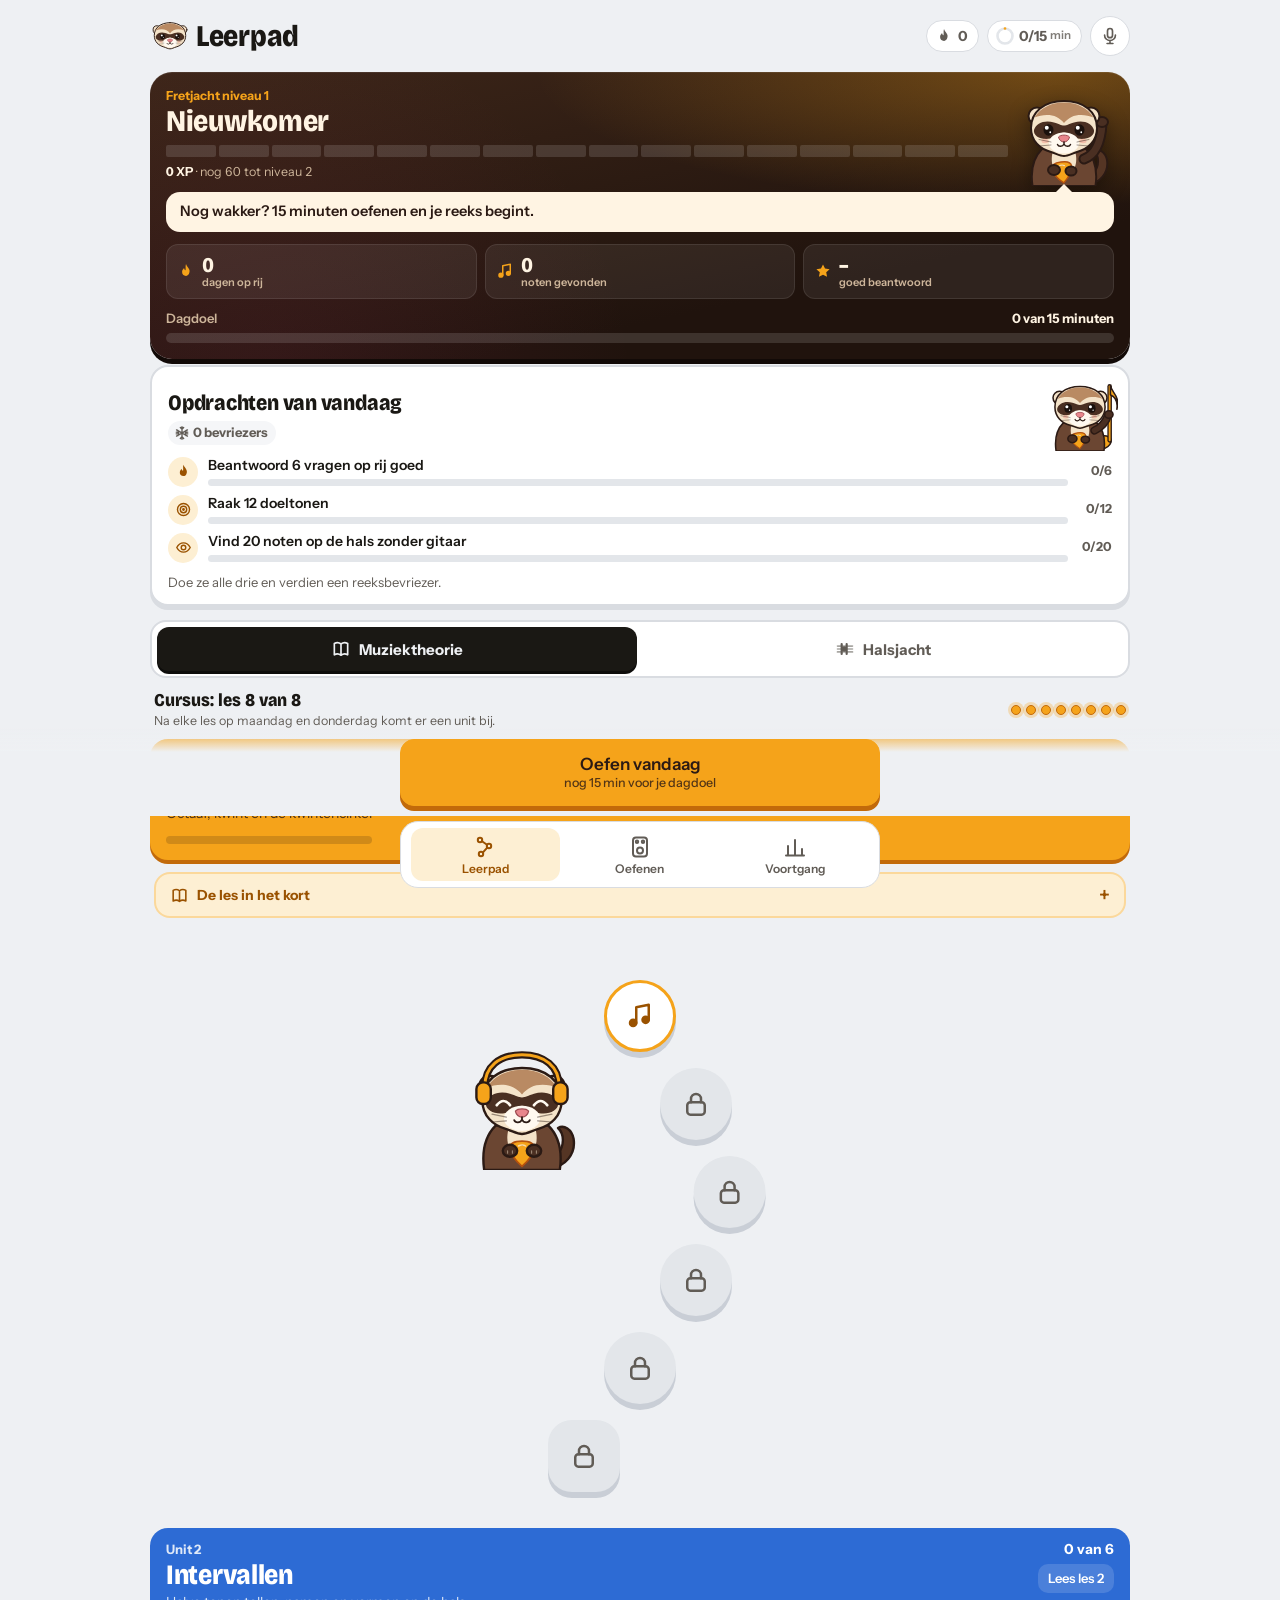
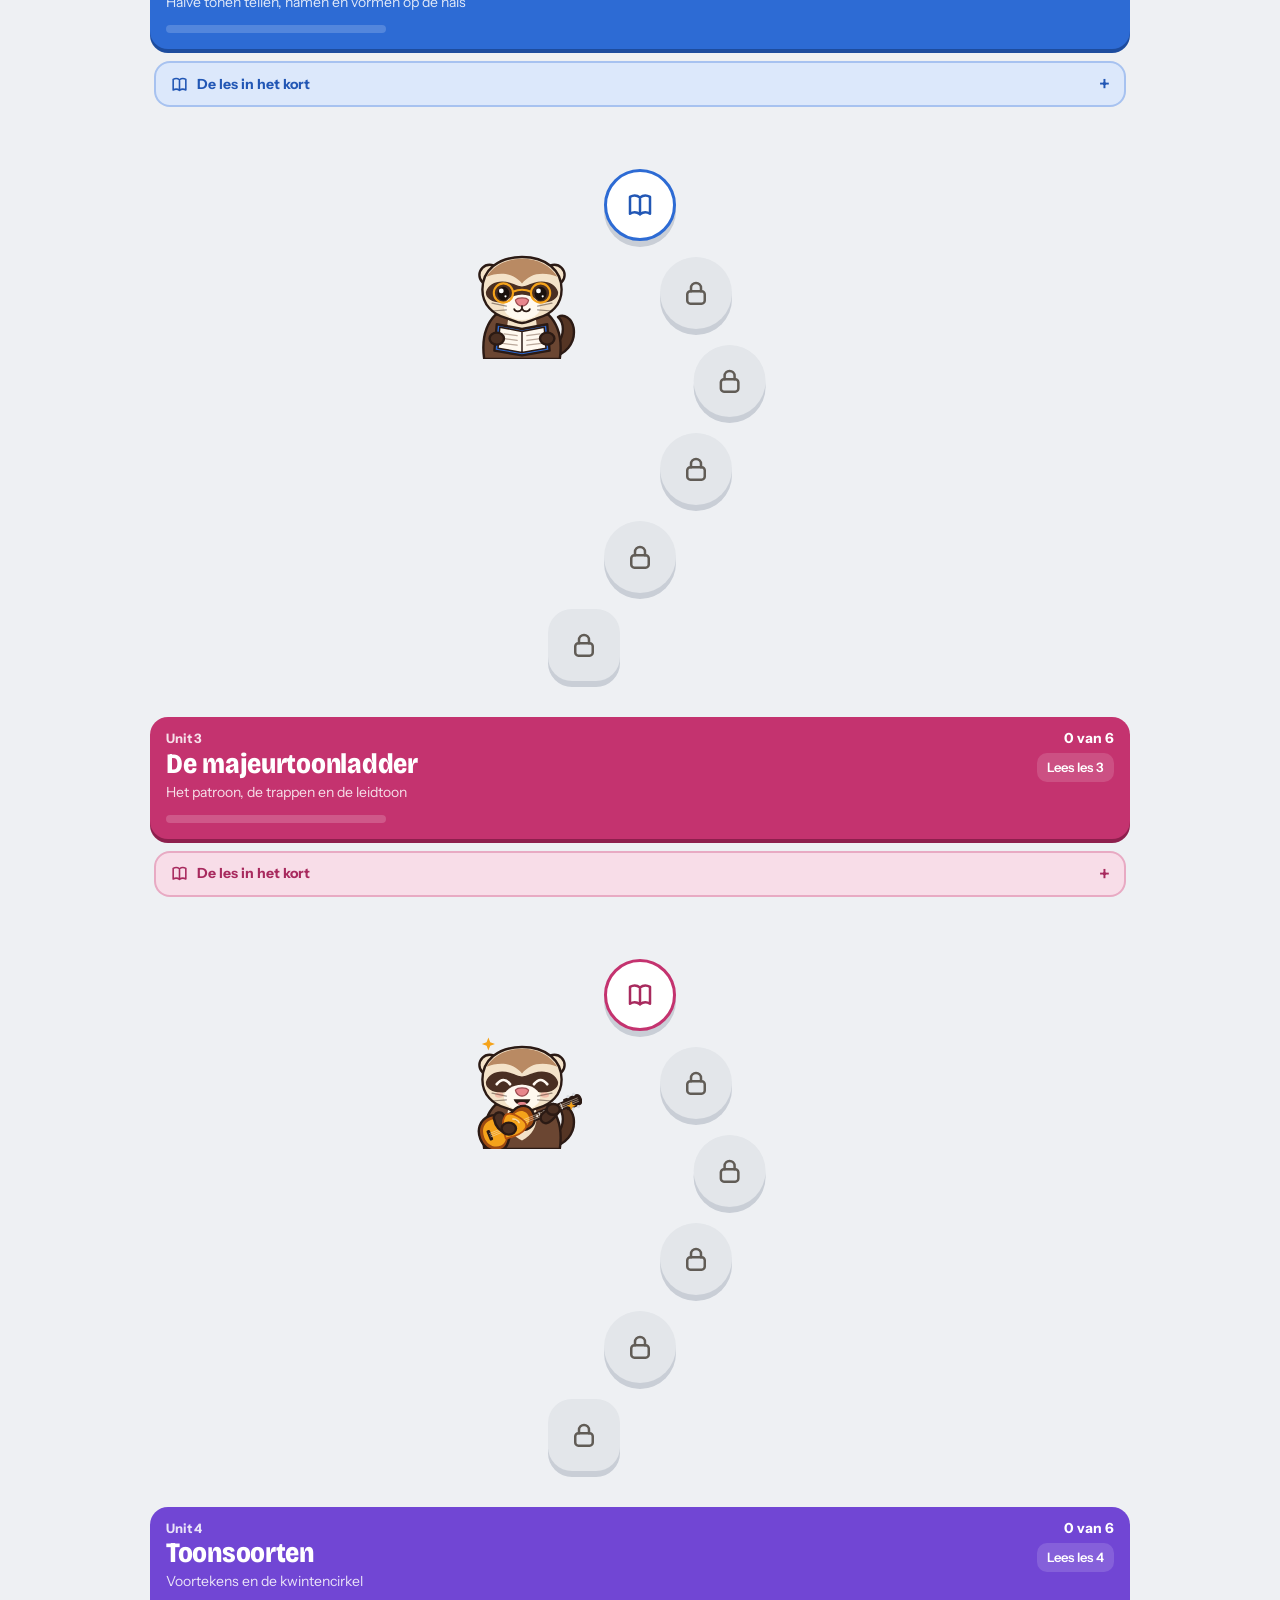
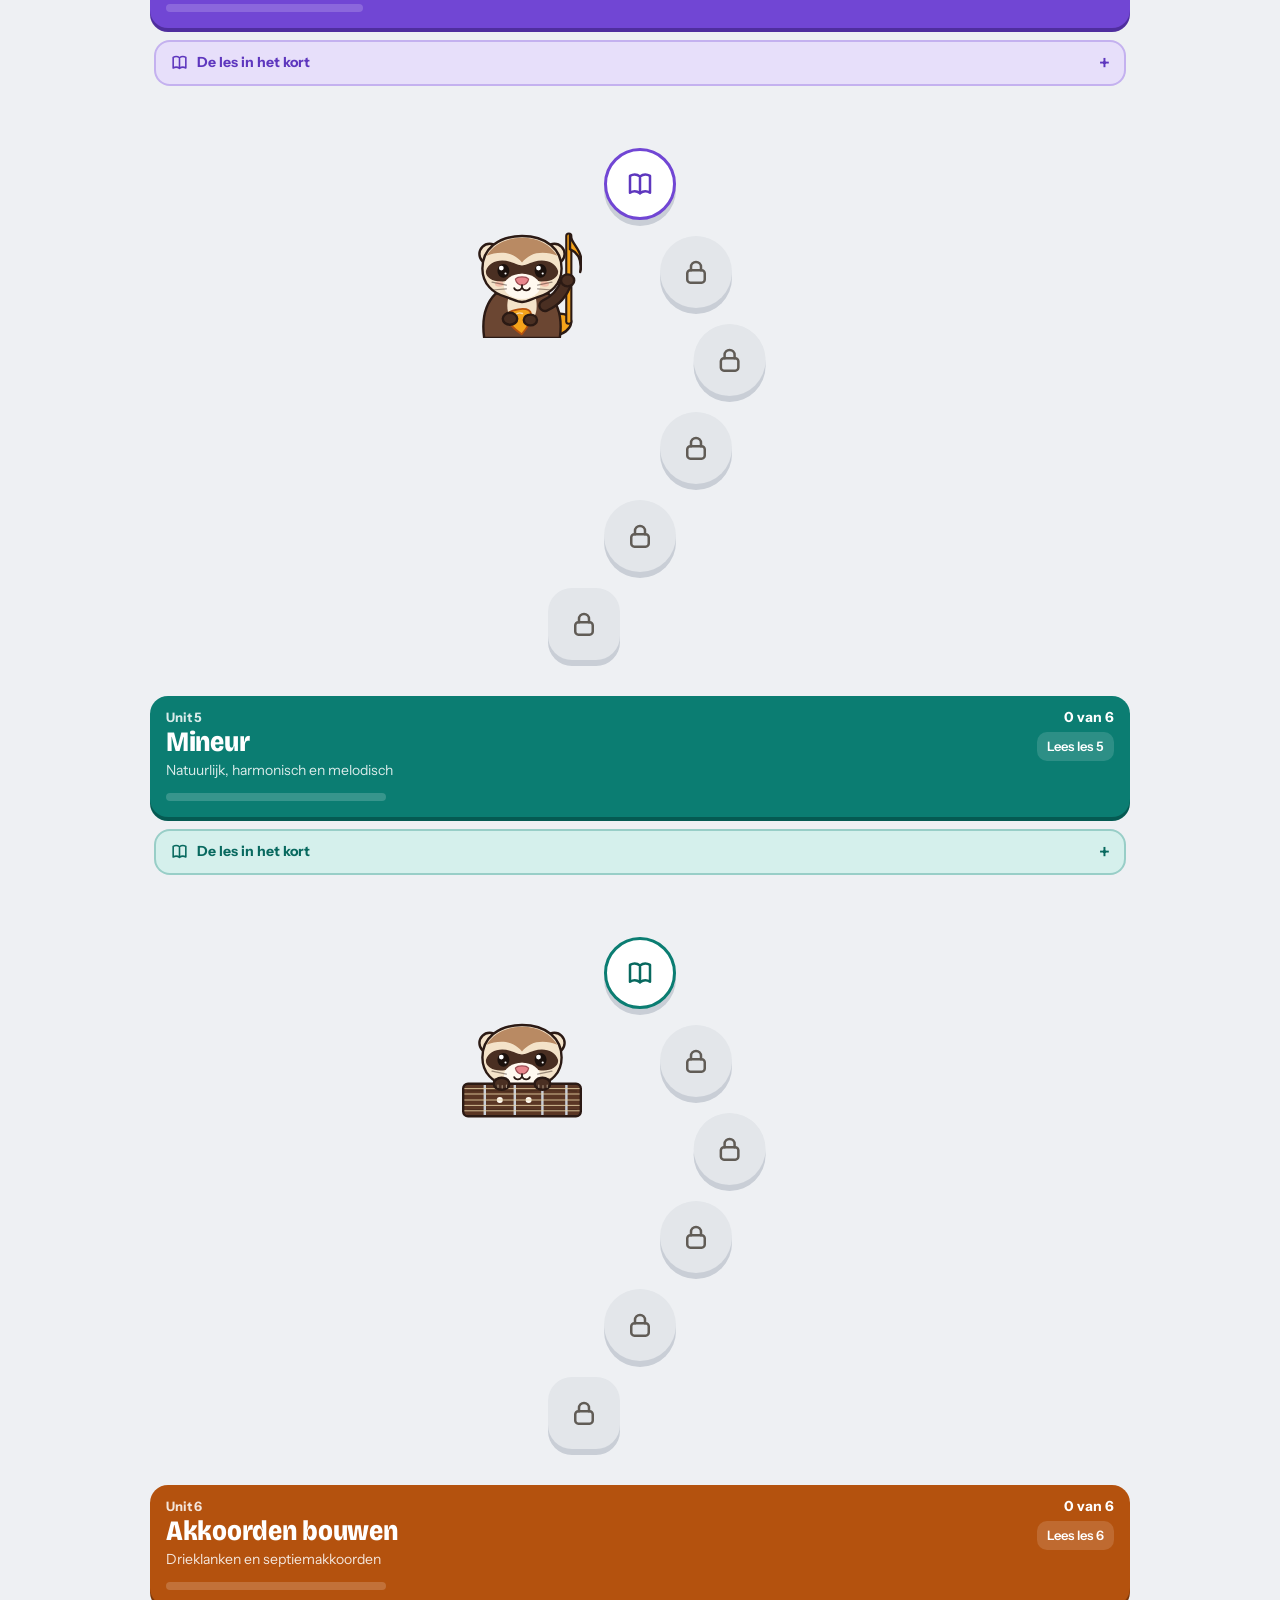
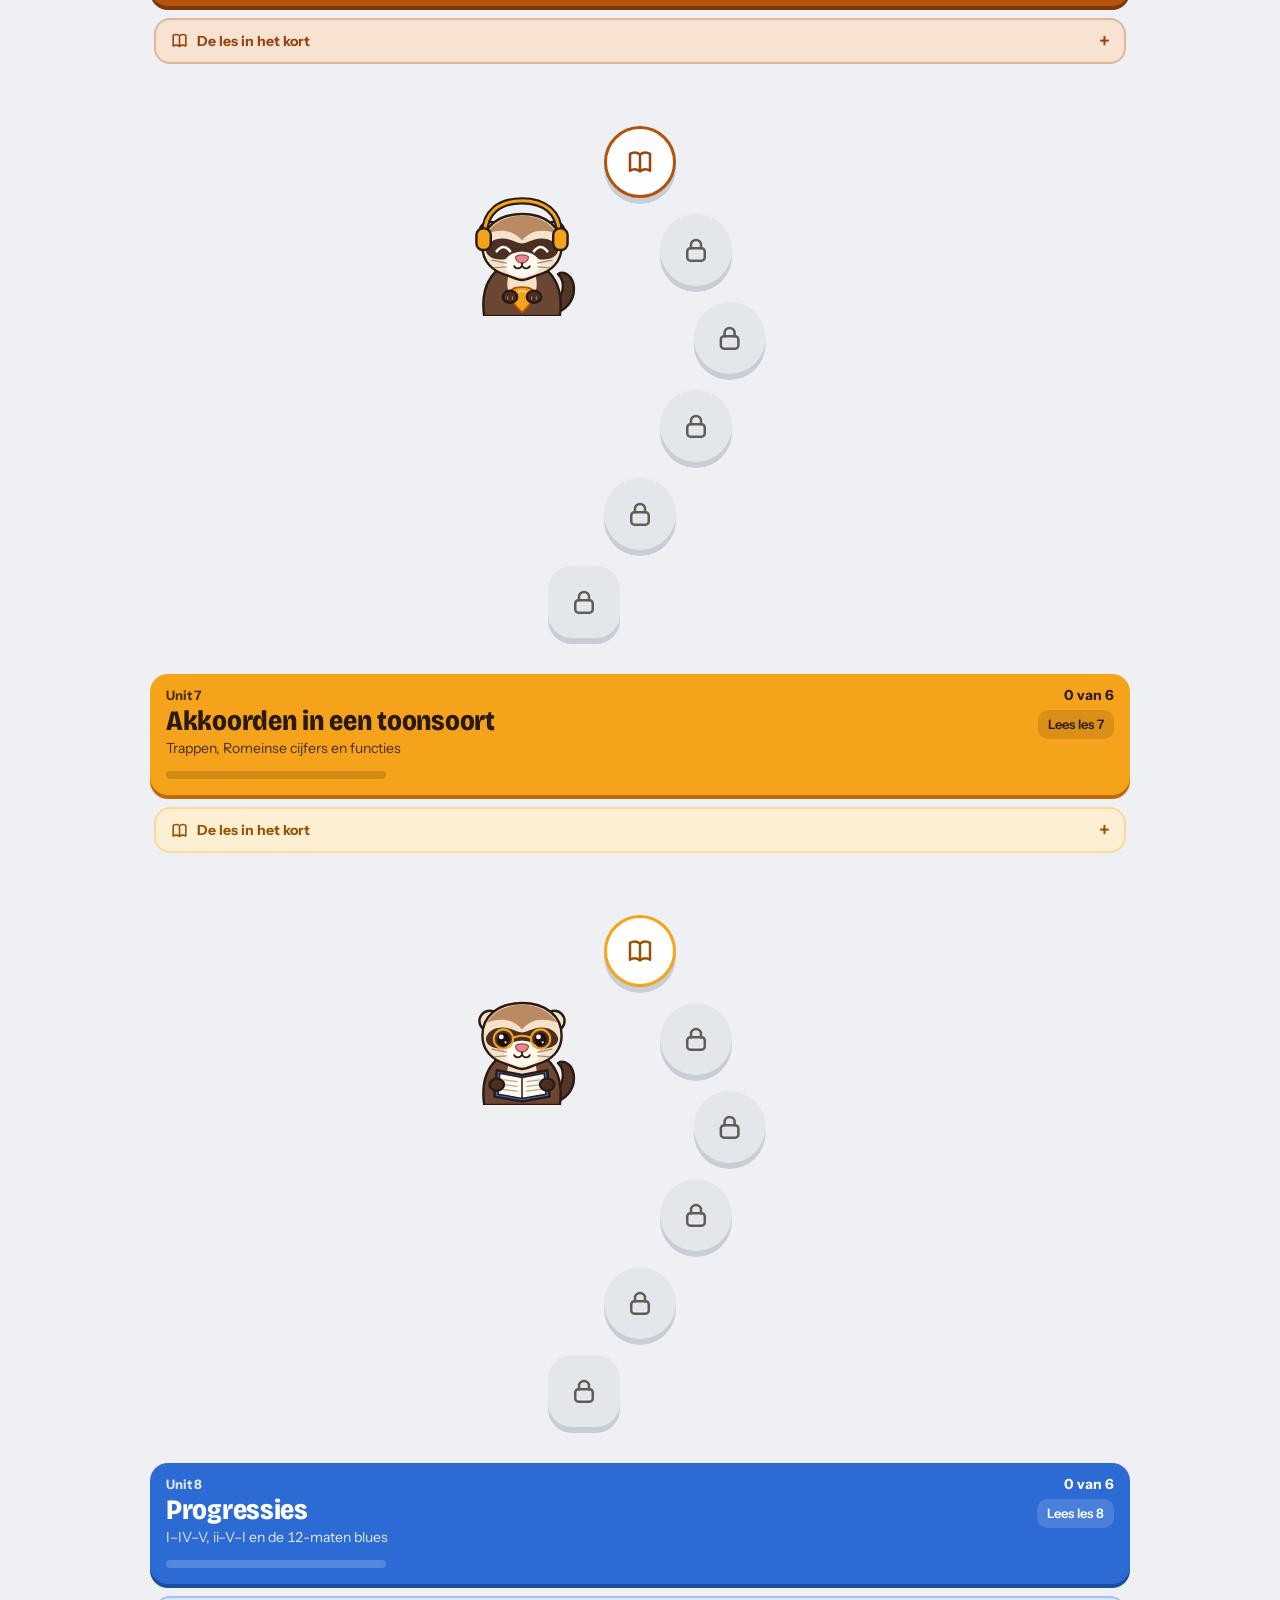
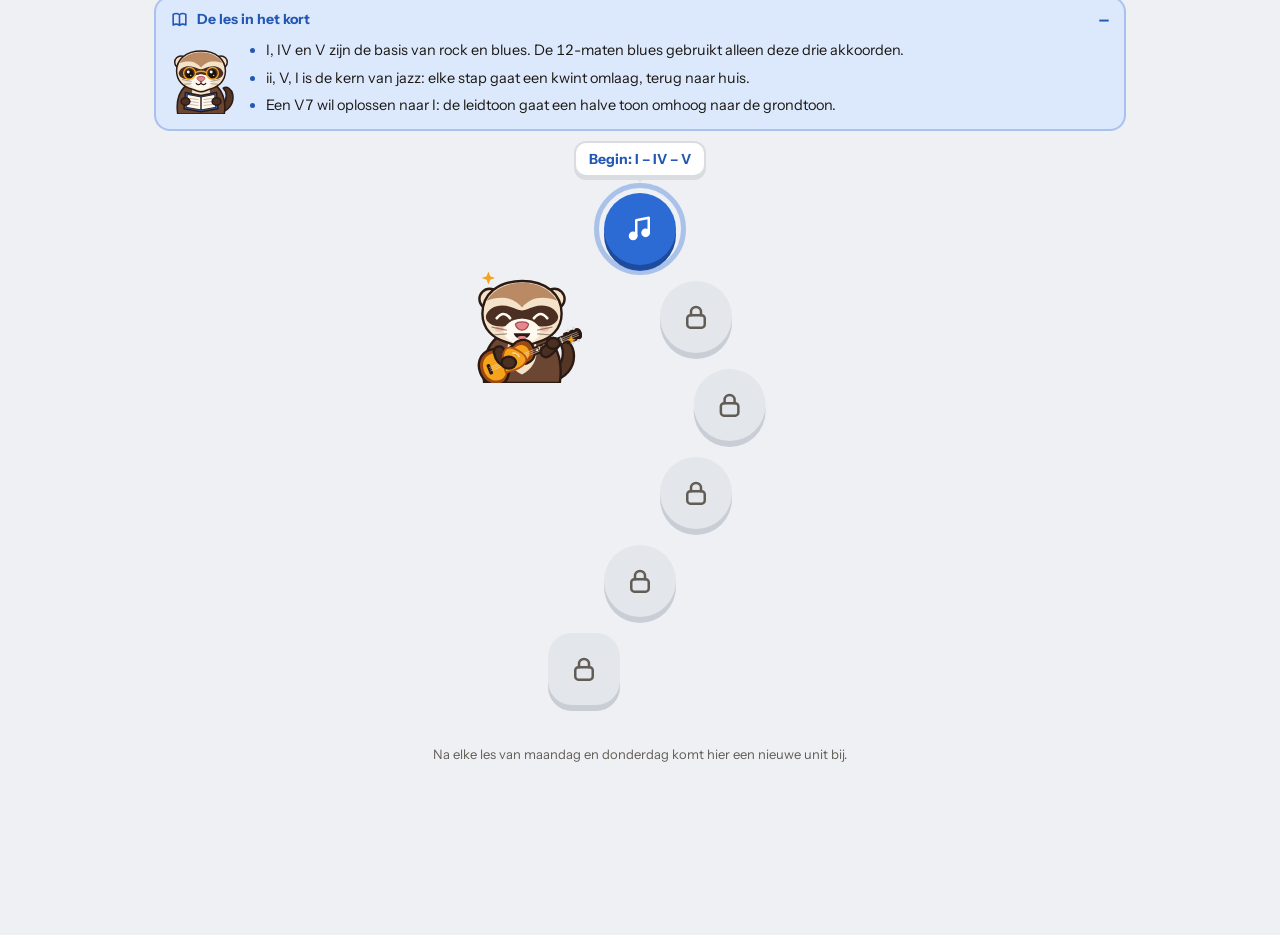
==== commit 388a098a: "Fretjacht 7: startscherm met niveau, Halsjacht zonder gitaar en duidelijkere feedback - Startscherm:" ====
--- a/index.html
+++ b/index.html
@@ -4,6 +4,7 @@
 <meta charset="utf-8">
 <meta name="viewport" content="width=device-width, initial-scale=1, viewport-fit=cover">
 <title>Fretjacht</title>
+<meta name="description" content="Fretjacht: leer de hals van je gitaar kennen. Een leerpad dat meeloopt met je muziektheorielessen, de Halsjacht om noten te leren zonder gitaar, en oefeningen die via je microfoon meeluisteren.">
 <meta name="theme-color" content="#EEF0F3" media="(prefers-color-scheme: light)">
 <meta name="theme-color" content="#15110F" media="(prefers-color-scheme: dark)">
 <meta name="apple-mobile-web-app-capable" content="yes">
@@ -852,6 +853,269 @@
 
 .mode-targets-own .pr-leds { display: none; }
 
+/* ===================== Feedback, herhalen en lege staten ===================== */
+/* trillen op een iPhone: een onzichtbare schakelaar */
+.hx { position: fixed; left: -200px; top: 0; width: 1px; height: 1px; overflow: hidden; opacity: 0; pointer-events: none; }
+
+/* noten en plectrums die uit een knop springen */
+.fx-notes { position: fixed; z-index: 75; width: 0; height: 0; pointer-events: none; }
+.fx-notes i { position: absolute; left: -10px; top: -10px; width: 20px; height: 20px; color: var(--c); animation: fx-note .85s var(--t, 0ms) cubic-bezier(.15, .7, .3, 1) both; }
+.fx-notes svg { width: 100%; height: 100%; display: block; filter: drop-shadow(0 1px 0 rgba(0, 0, 0, .2)); }
+@keyframes fx-note { 0% { transform: translate(0, 0) scale(.2); opacity: 0; } 18% { opacity: 1; } 65% { opacity: 1; } 100% { transform: translate(var(--dx), var(--dy)) scale(1) rotate(var(--r)); opacity: 0; } }
+/* gloed langs de schermrand: ook uit je ooghoek te zien */
+.fx-edge { position: fixed; inset: 0; z-index: 74; pointer-events: none; opacity: 0; }
+.fx-edge.ok { box-shadow: inset 0 0 0 3px var(--ok), inset 0 0 44px color-mix(in srgb, var(--ok) 40%, transparent); animation: fx-edge .75s ease-out; }
+.fx-edge.bad { box-shadow: inset 0 0 0 3px var(--bad), inset 0 0 36px color-mix(in srgb, var(--bad) 30%, transparent); animation: fx-edge .6s ease-out; }
+@keyframes fx-edge { 0% { opacity: 0; } 18% { opacity: 1; } 100% { opacity: 0; } }
+.fx-pop { animation: fx-pop .48s cubic-bezier(.3, 1.6, .5, 1); }
+@keyframes fx-pop { 40% { transform: scale(1.12); } }
+.pr-note.fx-pop, .ls-big.fx-pop { transform-origin: 12% 60%; }
+svg .fx-pop { transform-box: fill-box; transform-origin: center; }
+
+/* les: vinkje of kruisje op het antwoord, balk kleurt even groen */
+.opt { position: relative; }
+.opt-mark { position: absolute; top: -10px; right: -8px; width: 28px; height: 28px; border-radius: 50%; display: grid; place-items: center; background: var(--ok); color: var(--ok-ink); border: 3px solid var(--surface); animation: stamp .45s cubic-bezier(.3, 1.6, .5, 1) both; }
+.opt-mark.bad { background: var(--bad); color: #FFFFFF; }
+.opt-mark .ico { width: 14px; height: 14px; stroke-width: 3.2; }
+.opt.reveal { animation: reveal .9s .3s ease-in-out 2; }
+@keyframes reveal { 50% { box-shadow: 0 3px 0 var(--ok), 0 0 0 6px color-mix(in srgb, var(--ok) 28%, transparent); } }
+.ls-bar.glow { animation: bar-glow .7s ease-out; }
+.ls-bar.glow span { animation: bar-flash .7s ease-out; }
+@keyframes bar-glow { 30% { box-shadow: 0 0 0 4px color-mix(in srgb, var(--ok) 28%, transparent); } }
+@keyframes bar-flash { 30% { background: var(--ok); } }
+.fb p.fb-lift { margin-top: 6px; font: 500 13.5px/1.4 var(--body); color: var(--muted); }
+.ls-foot.ok .fb-note .ico { color: var(--ok); }
+
+/* oefeningen: het kaartje licht groen op of schudt even rood, met een reeksteller */
+.prompt { transition: box-shadow .2s; }
+.prompt.hit { box-shadow: 0 0 0 3px color-mix(in srgb, var(--ok) 45%, transparent); }
+.prompt.nope { box-shadow: 0 0 0 3px color-mix(in srgb, var(--bad) 40%, transparent); }
+.prompt.nope .note, .prompt.nope .note .deg, .prompt.nope .toast { color: var(--bad); }
+.pr-streak { position: absolute; top: 12px; right: 14px; z-index: 2; display: inline-flex; align-items: center; gap: 5px; padding: 6px 11px 6px 8px; border-radius: 999px; background: var(--accent); color: var(--accent-ink); font: 800 semi-condensed 15px/1 var(--display); box-shadow: 0 3px 0 var(--accent-deep); opacity: 0; transform: scale(.6); transition: opacity .25s, transform .25s; pointer-events: none; }
+.pr-streak.show { opacity: 1; transform: none; animation: chip-bump .45s cubic-bezier(.3, 1.6, .5, 1); }
+@keyframes chip-bump { 0% { transform: scale(.7); } 60% { transform: scale(1.14); } 100% { transform: none; } }
+.pr-streak .ico { width: 16px; height: 16px; }
+.prompt:has(.timer) .pr-streak { display: none; }
+.eq-stage { position: relative; }
+.eq-stage .pr-streak { top: 2px; right: 0; }
+
+/* herhalen: kaart met de vakjes */
+.srs-card { display: grid; gap: 14px; padding: 14px 16px 16px; border-radius: 18px; background: var(--surface); border: 2px solid var(--line); box-shadow: 0 4px 0 var(--line); }
+.srs-card.todo { border-color: color-mix(in srgb, var(--accent) 60%, var(--line)); box-shadow: 0 4px 0 color-mix(in srgb, var(--accent) 45%, var(--line)); }
+.srs-card.none { border-style: dashed; box-shadow: none; }
+.bin-mode .ls-bin:has(.todo-count) { color: var(--accent-text); }
+.srs-head { display: grid; grid-template-columns: 84px minmax(0, 1fr); gap: 12px; align-items: center; }
+.srs-fret svg { width: 84px; height: 84px; display: block; }
+.srs-eyebrow { margin: 0; font: 700 13px/1.2 var(--body); color: var(--accent-text); }
+.srs-card h2 { margin: 2px 0 4px; font: 800 semi-condensed 23px/1.08 var(--display); letter-spacing: -.01em; text-wrap: balance; }
+.srs-sub { margin: 0; font-size: 14px; line-height: 1.42; color: var(--muted); }
+.srs-go { display: flex; align-items: center; justify-content: center; gap: 10px; }
+.srs-go .ico { width: 21px; height: 21px; }
+.srs-go b { min-width: 26px; height: 26px; padding: 0 8px; border-radius: 13px; background: var(--accent-ink); color: var(--accent); font: 700 14px/26px var(--body); }
+.srs-fret .m-eyes, .he-fret .m-eyes { transform-box: fill-box; transform-origin: center; animation: blink 5.5s infinite; }
+.he-fret .m-gitaar .m-strum { transform-box: fill-box; transform-origin: 20% 20%; animation: strum 3.2s ease-in-out infinite; }
+.lb-row { display: grid; grid-template-columns: repeat(5, minmax(0, 1fr)); gap: 6px; padding: 8px 0 8px; }
+.lb { --lb: var(--accent); position: relative; display: grid; justify-items: center; align-content: start; gap: 2px; min-height: 74px; padding: 13px 2px 12px; border-radius: 8px 8px 12px 12px; background: var(--surface-2); border: 1.5px solid var(--line); text-align: center; min-width: 0; }
+.lb.b0 { --lb: var(--bad); }
+.lb.b4 { --lb: var(--ok); }
+.lb.has { background: color-mix(in srgb, var(--lb) 11%, var(--surface)); border-color: color-mix(in srgb, var(--lb) 50%, var(--line)); }
+.lb-cards { position: absolute; left: 20%; right: 20%; top: -8px; height: 12px; }
+.lb-cards i { position: absolute; left: 0; right: 0; top: 3px; height: 10px; border-radius: 3px 3px 0 0; background: var(--surface); border: 1.5px solid color-mix(in srgb, var(--lb) 55%, var(--line)); border-bottom: 0; box-shadow: inset 0 2px 0 color-mix(in srgb, var(--lb) 55%, transparent); }
+.lb-cards i:nth-child(2) { top: 0; transform: rotate(4deg) translateX(3px); }
+.lb-cards i:nth-child(3) { top: -2px; transform: rotate(-5deg) translateX(-3px); }
+.lb-n { font: 800 semi-condensed 26px/1 var(--display); }
+.lb:not(.has) .lb-n { color: var(--muted); opacity: .55; }
+.lb-l { font: 600 11px/1.15 var(--body); color: var(--muted); hyphens: manual; }
+.lb.due { border-color: var(--accent); }
+.lb-due { position: absolute; bottom: -10px; left: 50%; transform: translateX(-50%); padding: 3px 7px; border-radius: 999px; background: var(--accent); color: var(--accent-ink); font: 700 10.5px/1 var(--body); font-style: normal; white-space: nowrap; box-shadow: 0 2px 0 var(--accent-deep); }
+.lb-d { position: absolute; top: -11px; right: -5px; min-width: 24px; padding: 3px 6px; border-radius: 999px; background: var(--surface); color: var(--muted); border: 1px solid var(--line); font: 800 11.5px/1 var(--body); animation: stamp .5s .45s cubic-bezier(.3, 1.6, .5, 1) both; }
+.lb.b1 .lb-d.up, .lb.b2 .lb-d.up, .lb.b3 .lb-d.up { background: var(--accent); border-color: var(--accent); color: var(--accent-ink); }
+.lb.b0 .lb-d.down, .lb.b4 .lb-d.up { background: var(--ok); border-color: var(--ok); color: var(--ok-ink); }
+.lb.b0 .lb-d.up { background: var(--bad); border-color: var(--bad); color: #FFFFFF; }
+.end-srs { width: 100%; max-width: 420px; display: grid; gap: 8px; }
+.end-srs .help { margin: 0; }
+
+/* teller op het tabblad Oefenen */
+.tb-ico { position: relative; display: block; }
+.tb-badge { position: absolute; top: -7px; left: calc(100% - 9px); min-width: 20px; height: 20px; padding: 0 5px; border-radius: 10px; background: var(--bad); color: #FFFFFF; font: 700 11.5px/16px var(--body); text-align: center; border: 2px solid var(--surface); }
+
+/* lege staten: grote kaart met de fret en één duidelijke knop */
+.hero-empty { display: grid; grid-template-columns: 112px minmax(0, 1fr); gap: 6px 14px; align-items: center; padding: 14px 16px 16px 8px; border-radius: 20px; background: var(--accent-soft); border: 2px solid color-mix(in srgb, var(--accent) 45%, transparent); }
+.he-fret svg { width: 112px; height: 112px; display: block; }
+.hero-empty .he-fret { animation: he-bob 3.4s ease-in-out infinite; }
+@keyframes he-bob { 50% { transform: translateY(-4px) rotate(-2deg); } }
+.he-text h2 { margin: 0 0 4px; font: 800 semi-condensed 26px/1.05 var(--display); letter-spacing: -.01em; text-wrap: balance; }
+.he-text p { margin: 0; font-size: 14.5px; line-height: 1.45; }
+.he-go { grid-column: 1 / -1; display: grid; gap: 5px; margin: 8px 0 0 8px; width: calc(100% - 8px); }
+.he-go small { font: 500 12.5px/1.2 var(--body); opacity: .8; }
+.he-alt { grid-column: 1 / -1; justify-self: center; color: var(--accent-text); font: 600 14px/1.2 var(--body); text-decoration: none; padding: 6px; }
+.sc-go { display: inline-flex; align-items: center; gap: 8px; margin-top: 10px; padding: 12px 18px 12px 14px; border-radius: 12px; border: 0; background: var(--accent-ink); color: var(--accent); font: 700 15px/1 var(--body); box-shadow: 0 4px 0 rgba(0, 0, 0, .28); }
+.sc-go .ico { width: 16px; height: 16px; }
+.sc-go:active { transform: translateY(3px); box-shadow: 0 1px 0 rgba(0, 0, 0, .28); }
+.pv-list { list-style: none; margin: 12px 0 0; padding: 0; display: grid; gap: 12px; }
+.pv-list li { display: grid; grid-template-columns: 38px minmax(0, 1fr); gap: 12px; align-items: center; }
+.pv-ico { width: 38px; height: 38px; border-radius: 50%; display: grid; place-items: center; background: var(--accent-soft); color: var(--accent-text); }
+.pv-ico .ico { width: 19px; height: 19px; }
+.pv-list b { display: block; font-size: 15px; line-height: 1.3; }
+.pv-list small { color: var(--muted); font-size: 13px; line-height: 1.35; }
+.week-wrap { position: relative; }
+.chart-empty { position: absolute; left: 50%; top: 44%; transform: translate(-50%, -50%); margin: 0; width: max-content; max-width: 78%; padding: 10px 14px; border-radius: 12px; background: var(--surface); border: 1.5px dashed var(--line); color: var(--muted); font: 600 13.5px/1.35 var(--body); text-align: center; }
+/* donker: tekst op het lichte rood donker houden */
+@media (prefers-color-scheme: dark) { :root:not([data-theme="light"]) .ls-foot.bad button.primary, :root:not([data-theme="light"]) .opt-mark.bad, :root:not([data-theme="light"]) .tb-badge, :root:not([data-theme="light"]) .lb.b0 .lb-d.up { color: #1F0B07; } }
+:root[data-theme="dark"] .ls-foot.bad button.primary, :root[data-theme="dark"] .opt-mark.bad, :root[data-theme="dark"] .tb-badge, :root[data-theme="dark"] .lb.b0 .lb-d.up { color: #1F0B07; }
+
+/* ===================== Startscherm, Halsjacht, Welke noot?, niveaus ===================== */
+/* tekst voor als JavaScript (nog) niet draait */
+.boot { display: grid; gap: 8px; padding: 18px; border-radius: 18px; background: var(--surface); border: 1px solid var(--line); }
+.boot h2 { margin: 0; font: 800 semi-condensed 28px/1 var(--display); }
+.boot p { margin: 0; color: var(--muted); }
+.boot .boot-load { font-weight: 600; color: var(--accent-text); }
+.chip small { font: 600 11.5px/1 var(--body); margin-left: -2px; opacity: .8; }
+
+/* het podium: niveau, XP, statistieken en dagdoel */
+.home-hero { position: relative; display: grid; gap: 12px; padding: 16px; border-radius: 22px; overflow: hidden; isolation: isolate; color: #F4E3C9;
+  background: radial-gradient(85% 75% at 92% 0%, rgba(245, 163, 26, .34), transparent 62%), linear-gradient(168deg, #3D2619, #20130D 72%);
+  box-shadow: 0 5px 0 #120A07, inset 0 1px 0 rgba(255, 255, 255, .08); }
+.home-hero::after { content: ""; position: absolute; inset: 0; z-index: -1; opacity: .5; pointer-events: none;
+  background: radial-gradient(circle at 12% 110%, rgba(196, 51, 111, .22), transparent 40%); }
+.hh-top { display: grid; grid-template-columns: minmax(0, 1fr) 100px; gap: 6px; align-items: center; }
+.hh-eyebrow { margin: 0; font: 700 12.5px/1.2 var(--body); color: #F5A31A; }
+.hh-title { margin: 3px 0 9px; font: 800 semi-condensed 30px/1 var(--display); letter-spacing: -.01em; color: #FFF4E3; }
+.hh-xp { margin: 7px 0 0; font-size: 12.5px; line-height: 1.3; color: #CDB59A; }
+.hh-xp b { color: #FFF4E3; }
+.hh-fret { width: 100px; height: 100px; align-self: end; margin: -8px -4px -6px 0; filter: drop-shadow(0 6px 10px rgba(0, 0, 0, .4)); }
+.hh-fret svg { width: 100%; height: 100%; display: block; }
+.hh-say { position: relative; margin: 0; padding: 10px 14px; border-radius: 14px; background: #FFF4E3; color: #2B1A14; font: 600 14.5px/1.35 var(--body); }
+.hh-say::after { content: ""; position: absolute; right: 42px; top: -8px; border: 8px solid transparent; border-top: 0; border-bottom-color: #FFF4E3; }
+.hh-stats { display: grid; grid-template-columns: repeat(3, minmax(0, 1fr)); gap: 8px; }
+.hh-stat { display: grid; grid-template-columns: auto minmax(0, 1fr); column-gap: 7px; align-items: center; padding: 9px 9px 9px 10px; border-radius: 12px; background: rgba(255, 255, 255, .07); border: 1px solid rgba(255, 255, 255, .09); }
+.hh-ico { grid-row: 1 / 3; color: #F5A31A; }
+.hh-ico .ico { width: 18px; height: 18px; }
+.hh-stat b { font: 800 semi-condensed 21px/1.05 var(--display); color: #FFF4E3; }
+.hh-stat small { font: 600 11px/1.2 var(--body); color: #CDB59A; }
+.hh-stat.lit .hh-ico { color: #FF7A3D; }
+.hh-goal { display: grid; gap: 6px; }
+.hh-goal-t { display: flex; justify-content: space-between; gap: 8px; font: 600 13px/1.2 var(--body); color: #CDB59A; }
+.hh-goal-t b { color: #FFF4E3; }
+.hh-bar { height: 10px; border-radius: 5px; background: rgba(255, 255, 255, .13); overflow: hidden; }
+.hh-bar span { display: block; height: 100%; border-radius: 5px; background: linear-gradient(90deg, #F5A31A, #FFD27A); transition: width .6s cubic-bezier(.2, .8, .2, 1); }
+.home-hero.met .hh-bar span { background: linear-gradient(90deg, #2FB36A, #6FE09D); }
+@media (prefers-color-scheme: dark) { :root:not([data-theme="light"]) .home-hero { box-shadow: 0 5px 0 #000, inset 0 0 0 1px rgba(245, 163, 26, .22); } }
+:root[data-theme="dark"] .home-hero { box-shadow: 0 5px 0 #000, inset 0 0 0 1px rgba(245, 163, 26, .22); }
+.path.intro .home-hero { animation: rise .45s cubic-bezier(.2, .8, .2, 1) both; }
+.home-hero .m-zwaai .m-wave { transform-box: fill-box; transform-origin: 18% 92%; animation: wave 2.6s ease-in-out infinite; }
+.home-hero .m-gitaar .m-strum { transform-box: fill-box; transform-origin: 20% 20%; animation: strum 3.2s ease-in-out infinite; }
+.home-hero .m-eyes { transform-box: fill-box; transform-origin: center; animation: blink 5.5s infinite; }
+
+/* XP-meter: segmenten zoals op een versterker */
+.lv-meter { display: grid; grid-auto-flow: column; grid-auto-columns: minmax(0, 1fr); gap: 3px; height: 12px; }
+.lv-meter i { border-radius: 2px; background: rgba(255, 255, 255, .13); }
+.lv-meter i.on { background: linear-gradient(#FFD27A, #F5A31A); box-shadow: 0 0 6px rgba(245, 163, 26, .55); animation: led-in .35s calc(var(--i) * 35ms) both; }
+@keyframes led-in { from { opacity: .15; transform: scaleY(.55); } }
+.lv-meter.lv-up i { animation: led-in .4s calc(var(--i) * 25ms) both; }
+
+/* twee paden */
+.track-switch { display: grid; grid-template-columns: repeat(2, minmax(0, 1fr)); gap: 6px; margin-top: 8px; padding: 5px; border-radius: 16px; background: var(--surface); border: 2px solid var(--line); }
+.track-switch button { display: flex; align-items: center; justify-content: center; gap: 8px; padding: 12px 6px; border: 0; border-radius: 12px; background: transparent; color: var(--muted); font: 700 15px/1 var(--body); }
+.track-switch button .ico { width: 20px; height: 20px; }
+.track-switch button.on { background: var(--ink); color: var(--bg); box-shadow: 0 3px 0 color-mix(in srgb, var(--ink) 55%, #000); }
+.track-box { display: grid; gap: 6px; }
+.track-head { display: flex; align-items: center; justify-content: space-between; gap: 12px; padding: 6px 4px 4px; }
+.track-head p { margin: 0; display: grid; gap: 2px; min-width: 0; }
+.track-head b { font: 800 semi-condensed 18px/1.15 var(--display); }
+.track-head span { font-size: 12.5px; line-height: 1.3; color: var(--muted); }
+.tdots { display: flex; gap: 5px; flex: none; }
+.tdots i { width: 10px; height: 10px; border-radius: 50%; background: var(--led-off); border: 1.5px solid var(--line); }
+.tdots i.done { background: var(--ok); border-color: var(--ok); }
+.tdots i.now { background: var(--accent); border-color: var(--accent-deep); box-shadow: 0 0 0 3px color-mix(in srgb, var(--accent) 28%, transparent); }
+.unit.hals .track { gap: 42px; padding-bottom: 46px; }
+.node-lbl { position: absolute; left: 50%; top: calc(100% + 10px); transform: translateX(-50%); font: 700 13px/1 var(--body); color: var(--muted); white-space: nowrap; pointer-events: none; }
+.node-row:has(.node.next) .node-lbl, .node-row:has(.node.open) .node-lbl { color: var(--c-text, var(--accent-text)); }
+button.uh-link { border: 0; cursor: pointer; }
+
+/* les: uitlegkaart, welke noot is dit, tik alle plekken */
+.learn-big { margin: 0; font-size: 88px; color: var(--c-text, var(--accent-text)); }
+.learnneck, .quizneck { margin: 0; }
+.learn-text { display: grid; gap: 8px; }
+.learn-text p { margin: 0; font-size: 16.5px; line-height: 1.5; }
+.ls-tip { margin: 0; text-align: center; color: var(--muted); font-size: 13.5px; }
+.keypad { display: grid; grid-template-columns: repeat(14, minmax(0, 1fr)); gap: 7px 4px; margin-top: 2px; }
+.keypad .key { grid-column: var(--c) / span 2; display: grid; place-items: center; align-content: center; gap: 2px; min-height: 64px; padding: 6px 1px; border-radius: 10px 10px 14px 14px; border: 2px solid var(--line); background: var(--surface); color: var(--ink); box-shadow: 0 4px 0 var(--line); font: 800 semi-condensed 25px/1 var(--display); transition: transform .06s; }
+.keypad.k12 .key.acc { grid-row: 1; }
+.keypad.k12 .key.nat { grid-row: 2; }
+.keypad .key.acc { min-height: 52px; border-radius: 10px; background: #2B2420; border-color: #2B2420; color: #F3EDE7; box-shadow: 0 4px 0 #0F0B09; font-size: 17px; }
+.keypad .key.acc small { font: 600 11px/1 var(--body); opacity: .72; }
+.keypad .key:active { transform: translateY(3px); box-shadow: 0 1px 0 var(--line); }
+.keypad .key.right { background: var(--ok); border-color: var(--ok); color: var(--ok-ink); box-shadow: 0 4px 0 var(--shade-ok); }
+.keypad .key.wrong { background: var(--bad); border-color: var(--bad); color: #FFFFFF; box-shadow: 0 4px 0 color-mix(in srgb, var(--bad) 65%, #000); }
+.keypad .key:disabled { opacity: 1; cursor: default; }
+.keypad .key:disabled:not(.right):not(.wrong) { opacity: .4; }
+@media (prefers-color-scheme: dark) { :root:not([data-theme="light"]) .keypad .key.acc { background: #070505; border-color: #3A322C; box-shadow: 0 4px 0 #000; } }
+:root[data-theme="dark"] .keypad .key.acc { background: #070505; border-color: #3A322C; box-shadow: 0 4px 0 #000; }
+.ta-row { display: flex; align-items: center; justify-content: space-between; gap: 12px; }
+.ta-count { font: 600 15px/1.2 var(--body); color: var(--muted); }
+.ta-count b { font: 800 semi-condensed 24px/1 var(--display); color: var(--ink); }
+.ta-give { padding: 10px 14px; font-size: 14px; }
+/* stippen op de hals voor uitleg en antwoorden */
+.neck .mk.lrn circle { fill: var(--surface); stroke: var(--ink); stroke-width: 2.5; }
+.neck .mk.lrn text { fill: var(--ink); }
+.neck .mk.lrn.hi circle { fill: var(--accent); stroke: var(--accent-ink); stroke-width: 2.5; }
+.neck .mk.lrn.hi text { fill: var(--accent-ink); }
+.neck .mk.lrn.pair circle { fill: #7146D4; stroke: var(--surface); stroke-width: 3; }
+.neck .mk.lrn.pair text { fill: #FFFFFF; }
+.neck .mk.lrn.acc circle { fill: #2B2420; stroke: var(--surface); stroke-width: 2.5; }
+.neck .mk.lrn.acc text { fill: #F3EDE7; }
+.neck .mk.reveal circle { fill: var(--ok); stroke: var(--surface); stroke-width: 3; animation: pulse 1.1s ease-in-out infinite; }
+.neck .mk.reveal text { fill: var(--ok-ink); }
+.neck .mk.wrong text { fill: #FFFFFF; }
+@media (prefers-color-scheme: dark) { :root:not([data-theme="light"]) .neck .mk.lrn.acc circle { fill: #070505; stroke: #8C8079; } }
+:root[data-theme="dark"] .neck .mk.lrn.acc circle { fill: #070505; stroke: #8C8079; }
+
+/* feedbackpaneel: vinkje of kruisje, het goede antwoord, nog N vragen */
+.fb-fret { position: relative; }
+.fb-fret svg.mascot { width: 100%; height: 100%; display: block; }
+.fb-mark { position: absolute; right: -6px; bottom: -6px; width: 26px; height: 26px; border-radius: 50%; display: grid; place-items: center; border: 3px solid var(--ok-soft); background: var(--ok); color: var(--ok-ink); animation: stamp .45s .1s cubic-bezier(.3, 1.6, .5, 1) both; }
+.fb-mark.bad { border-color: var(--bad-soft); background: var(--bad); color: #FFFFFF; }
+.fb-mark .ico { width: 14px; height: 14px; stroke-width: 3.4; }
+.fb-body { min-width: 0; flex: 1; }
+.fb-head { display: flex; align-items: center; justify-content: space-between; gap: 10px; }
+.fb-left { flex: none; padding: 4px 9px; border-radius: 999px; font: 700 12px/1.2 var(--body); color: var(--muted); background: color-mix(in srgb, var(--ink) 7%, transparent); }
+.fb p.fb-answer { display: flex; gap: 8px; align-items: baseline; margin-top: 6px; font: 700 17px/1.3 var(--body); color: var(--ink); }
+.fb-arrow { color: var(--bad); font-weight: 800; }
+.ls-foot.ok .fb-arrow { color: var(--ok); }
+@media (prefers-color-scheme: dark) { :root:not([data-theme="light"]) .fb-mark.bad { color: #1F0B07; } }
+:root[data-theme="dark"] .fb-mark.bad { color: #1F0B07; }
+
+/* Welke noot? */
+.nq-card { display: grid; gap: 12px; }
+.nq-stage { position: relative; display: grid; grid-template-columns: 64px minmax(0, 1fr) 54px; gap: 10px; align-items: center; }
+.nq-streak { justify-self: end; align-self: start; }
+.nq-streak .pr-streak { position: static; padding: 6px 10px 6px 8px; }
+.nq-fret svg { width: 64px; height: 64px; display: block; }
+.nq-q { margin: 0; font: 800 semi-condensed 23px/1.1 var(--display); }
+.nq-where { margin: 3px 0 0; color: var(--muted); font-size: 14px; }
+.nq-neck { margin: 0 -6px; padding: 0; }
+.nq-pad:empty { display: none; }
+.heatneck { margin: 10px -6px 0; padding: 0; }
+.nq-hard { margin: 10px 0 0; }
+
+/* Voortgang: niveau */
+.level-card { display: grid; grid-template-columns: 76px minmax(0, 1fr); gap: 14px; align-items: center; padding: 14px 16px; border-radius: 18px; background: var(--surface); border: 2px solid var(--line); box-shadow: 0 4px 0 var(--line); }
+.lc-badge { width: 76px; height: 76px; border-radius: 50%; display: grid; place-content: center; text-align: center; background: radial-gradient(circle at 35% 30%, #FFD27A, #F5A31A 60%, #C26A0A); color: #2B1A14; box-shadow: 0 4px 0 #A8600E, inset 0 2px 0 rgba(255, 255, 255, .45); }
+.lc-badge small { font: 700 11px/1 var(--body); }
+.lc-badge b { font: 800 semi-condensed 34px/1 var(--display); }
+.lc-text { min-width: 0; }
+.lc-text h2 { margin: 0 0 8px; font: 800 semi-condensed 24px/1.05 var(--display); letter-spacing: -.01em; }
+.lc-xp { margin: 7px 0 0; font-size: 13px; line-height: 1.35; color: var(--muted); }
+.lc-xp b { color: var(--ink); }
+.level-card .lv-meter i:not(.on) { background: var(--led-off); }
+.lc-ladder { grid-column: 1 / -1; list-style: none; margin: 0; padding: 0; display: grid; grid-template-columns: repeat(10, minmax(0, 1fr)); gap: 4px; }
+.lc-ladder li { height: 24px; border-radius: 6px; display: grid; place-items: center; background: var(--surface-2); color: var(--muted); font: 700 11px/1 var(--body); border: 1px solid var(--line); }
+.lc-ladder li.done { background: var(--accent-soft); color: var(--accent-text); border-color: color-mix(in srgb, var(--accent) 40%, var(--line)); }
+.lc-ladder li.now { background: var(--accent); color: var(--accent-ink); border-color: var(--accent-deep); }
+.sc-best { margin: 4px 0 0; font: 600 13px/1.3 var(--body); opacity: .85; }
+.hals-row .progress span { background: #2D6BD4; }
+
 </style>
 </head>
 <body data-view="path">
@@ -861,12 +1125,20 @@
     <span class="logo" id="logo" aria-hidden="true"></span>
     <div class="brand"><h1 id="title">Leerpad</h1></div>
     <a class="chip streak" id="streakChip" href="#voortgang" aria-label="Reeks"><span class="chip-ico"></span><b>0</b></a>
-    <a class="chip goal" id="goalChip" href="#voortgang" aria-label="Dagdoel"><span class="chip-ico"></span><b>0/15</b></a>
+    <a class="chip goal" id="goalChip" href="#voortgang" aria-label="Dagdoel"><span class="chip-ico"></span><b>0/15</b><small>min</small></a>
     <button class="micbtn" id="micPill" type="button" data-state="off" aria-label="Microfoon"><span class="chip-ico"></span></button>
   </header>
   <div id="sessionBar" hidden></div>
   <div class="msg" id="msg" role="alert" hidden></div>
-  <main id="view"></main>
+  <main id="view">
+    <section class="boot">
+      <h2>Fretjacht</h2>
+      <p>Leer de hals van je gitaar kennen. Een leerpad dat meeloopt met je muziektheorielessen, de Halsjacht om alle noten te leren zonder gitaar, en oefeningen die via je microfoon meeluisteren.</p>
+      <p>Je verzamelt XP, stijgt in niveau, houdt een reeks vast en verdient plectrums. Fouten komen terug na 1, 3 en 7 dagen, tot je ze kent.</p>
+      <p class="boot-load">Even laden…</p>
+    </section>
+    <noscript><p class="boot">Fretjacht heeft JavaScript nodig. Zet JavaScript aan in je browser.</p></noscript>
+  </main>
 </div>
 <nav class="tabbar" aria-label="Hoofdmenu">
   <a href="#" data-tab="path"><span class="tb-ico"></span><span>Leerpad</span></a>
@@ -1373,10 +1645,11 @@
     s.connect(bp); bp.connect(g); g.connect(ctx.destination);
     s.start(when);
   },
-  ding() {
+  // step: per noot op rij een halve toon hoger, zodat een reeks hoorbaar oploopt
+  ding(step) {
     if (!Store.settings.sound || !this.ctx) return;
-    const ctx = this.ctx, t0 = ctx.currentTime;
-    [1568, 2093].forEach((f, i) => {
+    const ctx = this.ctx, t0 = ctx.currentTime, up = Math.pow(2, (step || 0) / 12);
+    [1568 * up, 2093 * up].forEach((f, i) => {
       const o = ctx.createOscillator(), g = ctx.createGain(), t = t0 + i * 0.07;
       o.type = 'sine'; o.frequency.value = f;
       g.gain.setValueAtTime(0.0001, t);
@@ -1459,7 +1732,7 @@
 // o = { from, to, highlight: [snaren], marks: [{s, f, kind, label}], range: {min, max} | null }
 function drawNeck(svg, o) {
   const narrow = (svg.getBoundingClientRect().width || 1000) < 560;
-  const W = narrow ? (o.tap ? 470 : 640) : 1000, TOP = 16, GAP = 30, BOARD_H = 28 + 5 * GAP, X0 = 86;
+  const W = narrow ? (o.tap || o.big ? 470 : 640) : 1000, TOP = 16, GAP = 30, BOARD_H = 28 + 5 * GAP, X0 = 86;
   const from = Math.max(0, o.from || 0), to = Math.max(from + 3, o.to == null ? 12 : o.to);
   const d = n => 1 - Math.pow(2, -n / 12);
   const leftN = from === 0 ? 0 : from - 1;
@@ -1511,8 +1784,9 @@
   for (const m of o.marks || []) {
     if (m.f < from || m.f > to) continue;
     const x = midOf(m.f).toFixed(1), y = yOf(m.s);
-    const r = Math.max(9, Math.min(16, cellW(m.f) * 0.44));
-    const fs = Math.max(10, Math.min(15, r * 0.95));
+    // big: grotere stippen en letters, voor uitleg en vragen waar de naam ertoe doet
+    const r = o.big ? Math.max(12, Math.min(15, cellW(m.f) * 0.5)) : Math.max(9, Math.min(16, cellW(m.f) * 0.44));
+    const fs = o.big ? Math.min(17, r * 1.08) : Math.max(10, Math.min(15, r * 0.95));
     const lbl = m.label == null ? '' : String(m.label);
     h += `<g class="mk ${m.kind || ''}"><circle cx="${x}" cy="${y}" r="${r.toFixed(1)}"/>${lbl ? `<text x="${x}" y="${(y + fs * 0.34).toFixed(1)}" text-anchor="middle" font-size="${fs.toFixed(1)}">${lbl}</text>` : ''}</g>`;
   }
@@ -1527,7 +1801,7 @@
 
 // ---------- Opslag ----------
 const DEFAULT_SETTINGS = {
-  gateDb: -48, strict: false, sound: true, names: 'sharps', goal: 15, cantPlayUntil: 0,
+  gateDb: -48, strict: false, sound: true, haptics: true, names: 'sharps', goal: 15, cantPlayUntil: 0,
   strings: [0, 1, 2, 3, 4, 5], minFret: 0, maxFret: 12, naturalsOnly: false, autoHint: 0,
   positions: { order: 'up' },
   intervals: { set: [3, 4, 5, 7, 10, 12], dir: 'up', naturalRoots: true },
@@ -1540,6 +1814,7 @@
   explorer: { root: 'A', kind: 'scale', scale: 'minpent', chord: 'm7', labels: 'names', range: 'low' },
   targets: { prog: 'blues', key: 'A', target: '3', tempo: 0, show: true },
   earq: { kind: 'iv', ivs: [3, 4, 5, 7, 12], dir: 'up', chords: ['maj', 'min', 'dom7'] },
+  noteq: { kind: 'name', strings: [5, 4, 3, 2, 1, 0], nat: true, to: 12 },
 };
 const DEFAULT_STATS = () => ({
   notes: { items: {}, found: 0, totalTime: 0, best: null, streak: 0, bestStreak: 0 },
@@ -1552,7 +1827,8 @@
   ear: { ok: {}, tries: {} },
   bends: { recent: [] },
   rhythm: { recent: [], sessions: 0 },
-  xp: 0, days: {}, path: { nodes: {} }, badges: {}, bin: [], binCleared: 0, modeDays: {},
+  xp: 0, days: {}, path: { nodes: {} }, badges: {}, bin: [], binCleared: 0, srsDone: 0, modeDays: {}, bestCombo: 0,
+  fb: { items: {}, found: 0, n: 0, ok: 0, best: 0 },
   topics: {}, skills: {}, freezes: 0, frozen: {},
   targets: { hits: 0, tries: 0, time: 0, near: 0, best: 0, by: {} },
   earq: { ok: {}, n: {} },
@@ -1595,6 +1871,10 @@
     if (s.earq.ivs.length < 2) s.earq.ivs = [3, 4, 5, 7, 12];
     s.earq.chords = (s.earq.chords || []).filter(t => CHORDS[t]);
     if (s.earq.chords.length < 2) s.earq.chords = ['maj', 'min', 'dom7'];
+    s.noteq.strings = (s.noteq.strings || []).filter(n => Number.isInteger(n) && n >= 0 && n <= 5);
+    if (!s.noteq.strings.length) s.noteq.strings = [5, 4, 3, 2, 1, 0];
+    if (![5, 7, 12].includes(Number(s.noteq.to))) s.noteq.to = 12;
+    if (!['name', 'find'].includes(s.noteq.kind)) s.noteq.kind = 'name';
     if (!SCALES[s.explorer.scale]) s.explorer.scale = 'minpent';
     if (!CHORDS[s.explorer.chord]) s.explorer.chord = 'm7';
     this.stats = deepMerge(DEFAULT_STATS(), this.get('stats', {}));
@@ -1833,6 +2113,7 @@
     UI.updateLevel(-120);
     Progress.renderTop();
     Daily.renderBar();
+    Srs.badge();
     window.scrollTo(0, 0);
   },
   back() {
@@ -1867,7 +2148,8 @@
     h('div', { class: 'set-grid' },
       h('div', { class: 'field' },
         checkEl('strict', 'Octaaf moet kloppen', s.strict, v => { s.strict = v; save(); }, 'Alleen de precieze toonhoogte telt. Werkt het best met een goede microfoon of via een versterker; een telefoon hoort lage noten soms een octaaf te hoog.'),
-        checkEl('sound', 'Geluidjes', s.sound, v => { s.sound = v; save(); }, 'Bij goede antwoorden en noten, als je een fout herstelt en als je je dagdoel haalt. In een les zet je ze ook aan of uit met het luidsprekertje.')),
+        checkEl('sound', 'Geluidjes', s.sound, v => { s.sound = v; save(); }, 'Bij goede antwoorden en noten, als je een fout herstelt en als je je dagdoel haalt. In een les zet je ze ook aan of uit met het luidsprekertje.'),
+        checkEl('haptics', 'Trillen bij goed en fout', s.haptics, v => { s.haptics = v; save(); if (v) Haptics.play('right'); }, 'Eén tikje bij een goed antwoord, twee bij een fout. Werkt op Android en op een iPhone met iOS 18 of nieuwer. Terwijl je speelt trilt de app niet, anders hoort de microfoon je telefoon.')),
       field('Notenamen', seg([{ value: 'sharps', label: 'met ♯' }, { value: 'flats', label: 'met ♭' }, { value: 'both', label: '♯ en ♭' }], s.names, v => { s.names = v; save(); }), 'Met ♯ en ♭ wisselt het af, zodat je leert dat F♯ en G♭ dezelfde toets zijn.'),
       field('Automatische hint bij Noten zoeken', selectEl('autoHint', [{ value: 0, label: 'Uit' }, { value: 5, label: 'Na 5 seconden' }, { value: 10, label: 'Na 10 seconden' }, { value: 20, label: 'Na 20 seconden' }], s.autoHint, v => { s.autoHint = Number(v); save(); }))));
   let armed = 0;
@@ -2021,6 +2303,9 @@
   ear: svgI('<path d="M7 9a5 5 0 0 1 10 0c0 3-2.6 4-3.5 6.2-.7 1.8-1.8 3.3-3.6 3.3A2.9 2.9 0 0 1 7 15.6"/><path d="M10 9.3a2 2 0 0 1 4 0c0 1.3-1.3 1.7-1.7 2.6"/>'),
   target: svgI('<circle cx="12" cy="12" r="8.5"/><circle cx="12" cy="12" r="4.5"/><circle cx="12" cy="12" r="1" fill="currentColor"/>'),
   copy: svgI('<rect x="8.5" y="8.5" width="11" height="12" rx="2.5"/><path d="M15.5 8.5V6a2.5 2.5 0 0 0-2.5-2.5H7A2.5 2.5 0 0 0 4.5 6v8A2.5 2.5 0 0 0 7 16.5h1.5"/>'),
+  eye: svgI('<path d="M2.5 12S6 5.5 12 5.5 21.5 12 21.5 12 18 18.5 12 18.5 2.5 12 2.5 12z"/><circle cx="12" cy="12" r="3.2"/>'),
+  neck: svgI('<path d="M3 8.5h18M3 12h18M3 15.5h18" opacity=".55"/><path d="M8 6v12M14 6v12" stroke-width="2.6"/><circle cx="11" cy="12" r="2.2" fill="currentColor"/>'),
+  level: svgI('<path d="M4 20h4v-5H4zM10 20h4V10h-4zM16 20h4V4h-4z"/>'),
 });
 
 // ---------- Illustraties per oefening (48×48, lijnen in currentColor) ----------
@@ -2039,13 +2324,14 @@
   metro: artSvg('<path d="M17 6h14l8 36H9z"/><path d="M13 32h22" opacity=".55"/><path d="M24 34L33 12"/><circle cx="31" cy="17" r="3" fill="currentColor"/>'),
   targets: artSvg('<rect x="4" y="8" width="12" height="10" rx="2.5"/><rect x="18" y="8" width="12" height="10" rx="2.5"/><rect x="32" y="8" width="12" height="10" rx="2.5"/><circle cx="24" cy="33" r="10"/><circle cx="24" cy="33" r="4.5"/><circle cx="24" cy="33" r="1.6" fill="currentColor"/><path d="M24 18v5"/>'),
   earq: artSvg('<path d="M10 28v-4a14 14 0 0 1 28 0v4"/><rect x="6" y="26" width="8" height="14" rx="3.5"/><rect x="34" y="26" width="8" height="14" rx="3.5"/><path d="M20.5 18.5a3.5 3.5 0 1 1 5 3.2c-1 .5-1.5 1.3-1.5 2.3v1"/><circle cx="24" cy="29.5" r="1.6" fill="currentColor"/>'),
+  noteq: artSvg('<path d="M4 10h40M4 19h40M4 28h40M4 37h40" opacity=".5"/><path d="M14 6v35M30 6v35" opacity=".8"/><circle cx="22" cy="19" r="5.5" fill="currentColor"/><path d="M36.5 22.5a4.5 4.5 0 1 1 6 4.2c-1.3.6-1.9 1.5-1.9 2.8"/><circle cx="40.6" cy="34.5" r="1.6" fill="currentColor"/>'),
   explorer: artSvg('<path d="M4 12h26M4 20h26M4 28h26" opacity=".5"/><path d="M12 6v28M22 6v28" opacity=".8"/><circle cx="17" cy="20" r="3" fill="currentColor"/><circle cx="31" cy="27" r="9"/><path d="M37.5 33.5 44 40"/>'),
   tuner: artSvg('<path d="M6 34a18 18 0 0 1 36 0"/><path d="M24 34l7-14"/><circle cx="24" cy="34" r="3.4" fill="currentColor"/><path d="M24 12v4M10.5 19l2.8 2.8M37.5 19l-2.8 2.8" opacity=".6"/>'),
 };
 
 // ---------- Kleuren voor units en pedalen ----------
 const UNIT_COLORS = ['amber', 'blauw', 'framboos', 'violet', 'groen', 'tabak'];
-const MODE_COLOR = { notes: 'blauw', positions: 'blauw', intervals: 'blauw', degrees: 'blauw', scales: 'framboos', chords: 'framboos', targets: 'framboos', bends: 'framboos', ear: 'violet', earq: 'violet', challenge: 'groen', heatmap: 'groen', explorer: 'leisteen', metro: 'leisteen', tuner: 'leisteen' };
+const MODE_COLOR = { noteq: 'blauw', notes: 'blauw', positions: 'blauw', intervals: 'blauw', degrees: 'blauw', scales: 'framboos', chords: 'framboos', targets: 'framboos', bends: 'framboos', ear: 'violet', earq: 'violet', challenge: 'groen', heatmap: 'groen', explorer: 'leisteen', metro: 'leisteen', tuner: 'leisteen' };
 const CONFETTI_COLORS = ['#F5A31A', '#2D6BD4', '#C4336F', '#7146D4', '#0B9C8E', '#FFD27A'];
 const reducedMotion = () => window.matchMedia && matchMedia('(prefers-reduced-motion: reduce)').matches;
 
@@ -2132,6 +2418,7 @@
   'Fretten slapen 14 tot 18 uur per dag. Jouw dagdoel is een stuk korter.',
   'Geen gitaar bij de hand? Tik op “Ik kan nu niet spelen”.',
   'Foute antwoorden gaan naar je foutenbak. Herstel ze voor bonus-XP.',
+  'Een herstelde fout komt terug na 1, 3 en 7 dagen. Zo blijft hij hangen.',
 ];
 const Loader = {
   // toont de laadanimatie minstens min ms (en tot o.wait klaar is) en voert dan go() uit
@@ -2187,6 +2474,269 @@
   },
 };
 
+// ---------- Feedback bij goed en fout: trillen, animatie, geluid en een motiverend bericht ----------
+// Trillen: Android via navigator.vibrate. Op een iPhone (iOS 18 en nieuwer) geeft een klik op een
+// <input type="checkbox" switch> een tikje; dat gebruiken we als er geen vibrate is.
+// Tijdens het spelen (microfoon) trilt de app niet, anders hoort hij de telefoon zelf.
+const Haptics = {
+  el: null,
+  ios: /iP(hone|ad|od)/.test(navigator.userAgent) || (navigator.platform === 'MacIntel' && navigator.maxTouchPoints > 1),
+  on() { return Store.settings.haptics !== false; },
+  tap() {
+    if (!this.el || !this.el.isConnected) {
+      this.el = h('label', { class: 'hx', 'aria-hidden': 'true' }, h('input', { type: 'checkbox', switch: true, tabindex: '-1' }));
+      document.body.append(this.el);
+    }
+    this.el.click();
+    const inp = this.el.firstChild;
+    if (document.activeElement === inp) inp.blur();
+  },
+  // right: één tikje, wrong: twee, big: drie (een reeks of mijlpaal)
+  play(kind) {
+    if (!this.on()) return;
+    const P = { tap: [10], right: [18], wrong: [40, 70, 40], big: [22, 60, 22, 60, 45] }[kind] || [15];
+    try {
+      if (typeof navigator.vibrate === 'function' && !this.ios) { navigator.vibrate(P); return; }
+      if (!this.ios) return;
+      const n = Math.ceil(P.length / 2);
+      this.tap();
+      for (let i = 1; i < n; i++) setTimeout(() => this.tap(), i * 120);
+    } catch (e) {}
+  },
+};
+
+// ---------- Kleine animaties ----------
+const NOTE_GLYPHS = [
+  '<svg viewBox="0 0 24 24"><ellipse cx="8.5" cy="18" rx="4.8" ry="3.5" transform="rotate(-20 8.5 18)" fill="currentColor"/><path d="M12.8 17V3.5c1 3.4 5.6 4.2 4.6 8.8" fill="none" stroke="currentColor" stroke-width="2.4" stroke-linecap="round"/></svg>',
+  '<svg viewBox="0 0 24 24"><ellipse cx="6" cy="19" rx="4" ry="3" transform="rotate(-20 6 19)" fill="currentColor"/><ellipse cx="17.5" cy="16.5" rx="4" ry="3" transform="rotate(-20 17.5 16.5)" fill="currentColor"/><path d="M9.6 18.2V6.2M21.1 15.7V3.7" stroke="currentColor" stroke-width="2.2" stroke-linecap="round"/><path d="M9.6 6.2l11.5-2.5" stroke="currentColor" stroke-width="4" stroke-linecap="round"/></svg>',
+  '<svg viewBox="0 0 24 24"><path d="M12 3c4.4 0 7.5 1.6 7.5 4.6 0 4.1-4.2 9.6-7.5 13.4C8.7 17.2 4.5 11.7 4.5 7.6 4.5 4.6 7.6 3 12 3z" fill="currentColor"/></svg>',
+  '<svg viewBox="0 0 24 24"><path d="M12 2.5l2.2 7.3 7.3 2.2-7.3 2.2-2.2 7.3-2.2-7.3L2.5 12l7.3-2.2z" fill="currentColor"/></svg>',
+];
+const Fx = {
+  restart(el, cls) { if (!el) return; el.classList.remove(cls); void el.offsetWidth; el.classList.add(cls); },
+  pop(el) { if (!reducedMotion()) this.restart(el, 'fx-pop'); },
+  shake(el) { this.restart(el, 'shake'); },
+  // gloed langs de rand van het scherm: ook uit je ooghoek te zien als je naar je gitaar kijkt
+  edge(kind) {
+    if (reducedMotion()) return;
+    let el = document.getElementById('fxEdge');
+    if (!el) { el = h('div', { id: 'fxEdge', class: 'fx-edge', 'aria-hidden': 'true' }); document.body.append(el); }
+    el.className = 'fx-edge'; void el.offsetWidth; el.className = 'fx-edge ' + kind;
+  },
+  // een handvol noten en plectrums springt uit een knop of noot
+  notes(el, o = {}) {
+    if (!el || reducedMotion()) return;
+    const r = el.getBoundingClientRect();
+    if (!r.width || r.bottom < 0 || r.top > innerHeight) return;
+    const n = o.n || 7, box = h('div', { class: 'fx-notes', 'aria-hidden': 'true', style: `left:${(r.left + r.width / 2).toFixed(0)}px;top:${(r.top + r.height / 2).toFixed(0)}px` });
+    for (let i = 0; i < n; i++) {
+      const a = -Math.PI / 2 + (i / (n - 1) - 0.5) * Math.PI * 1.25 + (Math.random() - 0.5) * 0.35, d = (o.dist || 54) + Math.random() * 34;
+      box.append(h('i', { style: `--dx:${(Math.cos(a) * d).toFixed(0)}px;--dy:${(Math.sin(a) * d).toFixed(0)}px;--r:${((Math.random() - 0.5) * 80).toFixed(0)}deg;--c:${CONFETTI_COLORS[(i + 1) % CONFETTI_COLORS.length]};--t:${i * 16}ms`, html: NOTE_GLYPHS[i % NOTE_GLYPHS.length] }));
+    }
+    document.body.append(box);
+    setTimeout(() => box.remove(), 1000);
+  },
+};
+
+// ---------- Motiverende berichten ----------
+const CHEER = {
+  right: ['Goed zo!', 'Precies!', 'Klopt!', 'Netjes!', 'Top!', 'Lekker bezig!', 'Helemaal goed!', 'Knap!', 'Mooi zo!', 'Zo doe je dat!'],
+  play: ['Raak!', 'Zuiver!', 'Mooi gespeeld!', 'Dat klinkt!', 'Strak!', 'Netjes gespeeld!'],
+  again: ['Nu wel!', 'Tweede keer goed!', 'Zie je wel!', 'Die zit erin!'],
+  fixed: ['Hersteld!', 'Opgelost!', 'Die zit!', 'Gerepareerd!'],
+  recall: ['Goed onthouden!', 'Nog steeds goed!', 'Blijft hangen!', 'Paraat!'],
+  wrong: ['Net niet', 'Bijna!', 'Niet helemaal', 'Nog niet', 'Oei, net mis'],
+  wrongAgain: ['Nog lastig', 'Deze is taai', 'Nog niet helemaal'],
+  lift: ['Van fouten leer je het meest.', 'Zo onthoud je hem straks beter.', 'Even goed kijken, dan lukt hij de volgende keer.', 'Elke fout is een stapje vooruit.', 'Ook de beste gitaristen spelen weleens een valse noot.'],
+};
+const STREAK_LINES = { 3: 'Drie op rij!', 5: 'Vijf op rij, lekker bezig!', 8: 'Acht op rij! Niet te stoppen.', 10: 'Tien op rij! Applaus.', 15: 'Vijftien op rij. Encore!', 20: 'Twintig op rij. Legendarisch!' };
+const Feedback = {
+  last: {},
+  // een woord uit de lijst, niet twee keer hetzelfde achter elkaar
+  word(pool) {
+    const arr = CHEER[pool] || CHEER.right;
+    let w = arr[0];
+    for (let i = 0; i < 5; i++) { w = pick(arr); if (w !== this.last[pool]) break; }
+    this.last[pool] = w;
+    return w;
+  },
+  streak(n) { return STREAK_LINES[n] || (n > 20 && n % 10 === 0 ? `${n} op rij!` : ''); },
+  // goed antwoord. o.el licht op, o.via: 'tap' (scherm) of 'mic' (gespeeld), o.sound: soort geluidje, o.big: een reeks of mijlpaal
+  right(o = {}) {
+    if (o.via !== 'mic') Haptics.play(o.big ? 'big' : 'right');
+    if (o.sound !== false) Sfx.play(o.sound || 'right');
+    // bij een grote noot springen de noten uit de letter zelf, niet uit het midden van de regel
+    if (o.el) { Fx.pop(o.el); Fx.notes(o.el.classList.contains('note') ? o.el.firstElementChild || o.el : o.el, { n: o.big ? 11 : 7 }); }
+    Fx.edge('ok');
+  },
+  wrong(o = {}) {
+    if (o.via !== 'mic') { Haptics.play('wrong'); if (o.sound !== false) Sfx.play('wrong'); }
+    if (o.el) Fx.shake(o.el);
+    Fx.edge('bad');
+  },
+};
+
+// ---------- Oefeningen met de microfoon: het kaartje licht op en telt je reeks ----------
+// Hier geen trillen of foutgeluid: dat zou de microfoon horen.
+const DrillFx = {
+  n: 0, id: null,
+  sync() { const id = current && current.id; if (id !== this.id) { this.id = id; this.n = 0; } },
+  // info: wat er goed ging (fret, tijd); er komt een aanmoediging voor
+  hit(card, info, o = {}) {
+    this.sync(); this.n++;
+    const note = $('.pr-note', card), toast = $('.pr-toast', card), line = this.n >= 3 ? Feedback.streak(this.n) : '';
+    card.classList.remove('nope'); card.classList.add('hit');
+    if (toast && info != null) toast.textContent = `${line || Feedback.word(o.pool || 'play')} ${info}`.trim();
+    Fx.pop(note); Fx.notes(note && (note.firstElementChild || note), { n: line ? 10 : 6 }); Fx.edge('ok');
+    this.badge(card);
+    if (o.via === 'tap') Haptics.play(line ? 'big' : 'right');
+    if (o.sound === 'ding' || o.sound == null) Engine.ding(Math.min(this.n - 1, 7));
+    else if (o.sound) Sfx.play(o.sound);
+  },
+  // foute noot: kaartje schudt even rood, de reeks begint opnieuw
+  miss(card, text, o = {}) {
+    this.sync();
+    this.n = 0; this.badge(card);
+    const toast = $('.pr-toast', card);
+    if (toast && text) toast.textContent = text;
+    card.classList.add('nope');
+    clearTimeout(card._nope); card._nope = setTimeout(() => card.classList.remove('nope'), 650);
+    Fx.shake($('.pr-note', card)); Fx.edge('bad');
+    if (o.via === 'tap') { Haptics.play('wrong'); if (o.sound !== false) Sfx.play('wrong'); }
+  },
+  reset(card) { this.n = 0; if (card) this.badge(card); },
+  // compact: alleen het vlammetje en het getal, voor krappe plekken
+  badge(card, compact) {
+    let b = $('.pr-streak', card);
+    if (this.n < 3) { if (b) b.classList.remove('show'); return; }
+    if (!b) { b = h('span', { class: 'pr-streak', 'aria-live': 'polite' }); card.append(b); }
+    b.innerHTML = compact ? `${ICONS.flame}<b>${this.n}</b>` : `${ICONS.flame}<b>${this.n} op rij</b>`;
+    b.setAttribute('aria-label', `${this.n} op rij`);
+    Fx.restart(b, 'show');
+  },
+  // hulp bij een foute noot: hoeveel frets je ernaast zat (zelfde snaar)
+  near(midi, pc) {
+    const d = ((mod12(midi) - pc) % 12 + 18) % 12 - 6;
+    if (!d || Math.abs(d) > 2) return '';
+    return ` Net ernaast: ${Math.abs(d) === 1 ? 'één fret' : 'twee frets'} te ${d < 0 ? 'laag' : 'hoog'}.`;
+  },
+};
+
+// lege svg voor een hals, met een beschrijving voor schermlezers
+const svgEl = label => { const s = document.createElementNS('http://www.w3.org/2000/svg', 'svg'); s.setAttribute('role', 'img'); s.setAttribute('aria-label', label); return s; };
+
+// ---------- Halsquiz: noten op de hals, zonder gitaar ----------
+// Gedeeld door de Halsjacht (leerpad) en de oefening Welke noot? (Oefenen).
+const FretQuiz = {
+  pcAt(s, f) { return mod12(OPEN[s] + f); },
+  nameAt(s, f) { return SHARP_NAMES[this.pcAt(s, f)]; },
+  // "lage E-snaar, 5e fret" of "A-snaar, los"
+  label(s, f) { return `${STR_NAME[s]}, ${f === 0 ? 'los' : `${f}e fret`}`; },
+  // "fret 5 van de lage E-snaar" of "de losse A-snaar"
+  where(s, f) { return f === 0 ? `de losse ${STR_NAME[s]}` : `fret ${f} van de ${STR_NAME[s]}`; },
+  // naam met beide spellingen voor een noot tussen de stamtonen: "F♯ (G♭)"
+  both(pc) { return NATURAL.has(pc) ? SHARP_NAMES[pc] : `${SHARP_NAMES[pc]} (${FLAT_NAMES[pc]})`; },
+  // alle plekken van een toonklasse op deze snaren binnen het bereik
+  spots(pc, strings, from, to) {
+    const out = [];
+    for (const s of strings) for (let f = from; f <= to; f++) if (mod12(OPEN[s] + f) === pc) out.push({ s, f });
+    return out;
+  },
+  // stamtonen in de buurt als geheugensteun: "G op 3, A op 5, B op 7"
+  near(s, f) {
+    const out = [];
+    for (let g = Math.max(0, f - 3); g <= Math.min(15, f + 3); g++) if (g !== f && NATURAL.has(this.pcAt(s, g))) out.push(g === 0 ? `${this.nameAt(s, g)} los` : `${this.nameAt(s, g)} op ${g}`);
+    return out.slice(0, 3).join(', ');
+  },
+  // toetsenbord als een stukje piano: stamtonen onder, kruizen en mollen erboven, alleen waar ze bestaan
+  keypad(all, onPick) {
+    const el = h('div', { class: 'keypad' + (all ? ' k12' : ' k7'), role: 'group', 'aria-label': 'Kies de noot' });
+    LETTERS.forEach((n, i) => el.append(h('button', { type: 'button', class: 'key nat', style: `--c:${2 * i + 1}`, 'data-pc': String(LETTER_PC[i]), 'aria-label': n, onclick: e => onPick(LETTER_PC[i], e.currentTarget) }, h('b', { text: n }))));
+    if (all) [1, 3, 6, 8, 10].forEach(pc => {
+      const col = { 1: 2, 3: 4, 6: 8, 8: 10, 10: 12 }[pc];
+      el.append(h('button', { type: 'button', class: 'key acc', style: `--c:${col}`, 'data-pc': String(pc), 'aria-label': `${SHARP_NAMES[pc]} of ${FLAT_NAMES[pc]}`, onclick: e => onPick(pc, e.currentTarget) }, h('b', { text: SHARP_NAMES[pc] }), h('small', { text: FLAT_NAMES[pc] })));
+    });
+    return el;
+  },
+  // na het antwoord: goede toets groen, gekozen foute toets rood
+  markKeys(pad, right, picked) {
+    $$('.key', pad).forEach(k => {
+      k.disabled = true;
+      const pc = Number(k.dataset.pc);
+      if (pc === right) k.classList.add('right');
+      else if (k === picked) k.classList.add('wrong');
+    });
+  },
+  stats() { const st = Store.stats; return st.fb || (st.fb = { items: {}, found: 0, n: 0, ok: 0, best: 0 }); },
+  // per plek bijhouden hoe vaak en hoe snel je hem goed had
+  record(s, f, ok, secs) {
+    const fb = this.stats(), k = s + '-' + f, it = fb.items[k] || (fb.items[k] = { n: 0, ok: 0, t: 0 });
+    it.n++; fb.n++;
+    if (ok) { it.ok++; it.t += Math.min(secs, 20); fb.found++; fb.ok++; Quests.bump('noteq'); }
+    Store.saveStats();
+  },
+  // zwakke plekken krijgen meer kans: vaak fout, traag of nog nooit gezien
+  weight(s, f) {
+    const it = this.stats().items[s + '-' + f];
+    if (!it || !it.n) return 1.6;
+    const miss = 1 - it.ok / it.n, slow = it.ok ? Math.min(2, it.t / it.ok / 3) : 1.5;
+    return 0.6 + 2.5 * miss + slow;
+  },
+  // only: true of 'nat' = alleen stamtonen, 'acc' = alleen kruizen en mollen
+  pickSpot(strings, from, to, only, prev) {
+    const cands = [];
+    for (const s of strings) for (let f = from; f <= to; f++) {
+      const nat = NATURAL.has(this.pcAt(s, f));
+      if ((only === true || only === 'nat') && !nat) continue;
+      if (only === 'acc' && nat) continue;
+      if (prev && prev.s === s && prev.f === f) continue;
+      cands.push({ s, f, w: this.weight(s, f) });
+    }
+    if (!cands.length) return { s: strings[0], f: from };
+    let r = Math.random() * cands.reduce((a, c) => a + c.w, 0);
+    for (const c of cands) { r -= c.w; if (r <= 0) return c; }
+    return cands[cands.length - 1];
+  },
+  // kleur per plek voor de halskaart: groen = snel en goed, rood = lastig
+  heat(s, f) {
+    const it = this.stats().items[s + '-' + f];
+    if (!it || !it.n) return null;
+    const acc = it.ok / it.n, avg = it.ok ? it.t / it.ok : 9;
+    if (acc < 0.5) return 5;
+    if (acc < 0.75 || avg > 6) return 4;
+    if (acc < 0.9 || avg > 4) return 3;
+    if (avg > 2.5) return 2;
+    return 1;
+  },
+};
+
+// ---------- Score: noten gevonden, nauwkeurigheid, beste reeks ----------
+const Score = {
+  answers() {
+    const st = Store.stats;
+    if (!st.answers) {
+      // eerste keer: tellen wat er al was
+      let r = 0, w = 0;
+      for (const t of Object.values(st.topics || {})) { r += t.r || 0; w += t.w || 0; }
+      const eq = st.earq || { ok: {}, n: {} };
+      const eok = Object.values(eq.ok || {}).reduce((a, b) => a + b, 0), en = Object.values(eq.n || {}).reduce((a, b) => a + b, 0);
+      st.answers = { r: r + eok, w: w + Math.max(0, en - eok) };
+    }
+    return st.answers;
+  },
+  answer(ok) { const a = this.answers(); if (ok) a.r++; else a.w++; },
+  // nauwkeurigheid in procenten, pas vanaf 10 antwoorden
+  accuracy() { const a = this.answers(), n = a.r + a.w; return n >= 10 ? Math.round(100 * a.r / n) : null; },
+  notes() { const st = Store.stats; return (st.notes.found || 0) + ((st.fb && st.fb.found) || 0); },
+  combo(n) {
+    const st = Store.stats;
+    if (n > (st.bestCombo || 0)) {
+      st.bestCombo = n;
+      if (n === 10) setTimeout(() => Badges.check(), 400);
+    }
+  },
+};
+
 // ---------- Gedeeld: noten op snaren ----------
 const TOL = 0.45, HOLD = 0.18, COOLDOWN = 700;
 const NoteGame = {
@@ -2267,9 +2817,9 @@
     this.next();
     this.renderStats();
   },
-  unmount() { clearTimeout(this.timer); this.focus = null; },
+  unmount() { clearTimeout(this.timer); clearTimeout(this.missT); this.focus = null; },
   next() {
-    clearTimeout(this.timer);
+    clearTimeout(this.timer); clearTimeout(this.missT);
     this.target = NoteGame.pick(this.target, this.focus);
     this.elapsed = 0; this.hinted = false; this.state.hold = 0; this.done = false; this.marks = [];
     const t = this.target;
@@ -2277,7 +2827,7 @@
     $('.pr-note', this.card).setAttribute('aria-label', spoken(t.name));
     $('.pr-where', this.card).innerHTML = `op de <b>${STR_NAME[t.s]}</b><small>snaar ${t.s + 1}</small>`;
     $('.pr-toast', this.card).textContent = Engine.mic ? '' : 'Druk op Start en sta de microfoon toe.';
-    this.card.classList.remove('hit');
+    this.card.classList.remove('hit', 'nope');
     setLeds(this.card, 0);
     this.draw();
   },
@@ -2293,7 +2843,7 @@
     this.draw();
     $('.pr-toast', this.card).textContent = `Hint: fret ${this.target.frets.join(' of ')}`;
   },
-  skip() { if (this.done) return; Store.stats.notes.streak = 0; Store.saveStats(); this.renderStats(); this.next(); },
+  skip() { if (this.done) return; Store.stats.notes.streak = 0; Store.saveStats(); DrillFx.reset(this.card); this.renderStats(); this.next(); },
   onMic(on) { $('.pr-toast', this.card).textContent = on ? '' : 'Gepauzeerd. Druk op Start om verder te gaan.'; },
   onFrame(f, dt) {
     if (this.done) return;
@@ -2303,17 +2853,27 @@
     setLeds(this.card, this.state.hold);
     if (ok) this.success(f.midi);
   },
+  // foute noot: even wachten, want een boventoon kan kort verkeerd klinken voordat de goede noot vastzit
+  onNote(n) {
+    if (this.done || NoteGame.matches(this.target, n.midi)) return;
+    const t = this.target;
+    clearTimeout(this.missT);
+    this.missT = setTimeout(() => {
+      if (this.done || this.target !== t || this.state.hold > 0.3) return;
+      const same = mod12(n.midi) === t.pc;
+      DrillFx.miss(this.card, `Je speelde ${pcName(n.midi, Store.settings.names === 'flats' ? 'flats' : 'sharps')}.${same ? ' Goede noot, ander octaaf.' : DrillFx.near(n.midi, t.pc)}`);
+    }, 260);
+  },
   success(m) {
     this.done = true;
+    clearTimeout(this.missT);
     const t = this.target, frets = NoteGame.fretsFor(t, m), secs = this.elapsed;
     this.marks = frets.map(f => ({ s: t.s, f, kind: 'found', label: t.name }));
     this.draw();
-    this.card.classList.add('hit');
     setLeds(this.card, 1);
-    $('.pr-toast', this.card).textContent = `Goed! Fret ${frets.join(' en ')} · ${fmt1(secs)} s`;
+    DrillFx.hit(this.card, `Fret ${frets.join(' en ')} · ${fmt1(secs)} s`);
     NoteGame.record(t, secs, this.hinted);
     this.renderStats();
-    Engine.ding();
     this.timer = setTimeout(() => this.next(), COOLDOWN);
   },
   renderStats() {
@@ -2338,7 +2898,7 @@
     this.statsEl = h('div', { class: 'card' });
     const L = exLayout(view, {
       prompt: this.card, caption: h('span', { text: rangeCaption() }),
-      actions: [{ id: 'hintBtn', label: 'Hint', key: 'h', onClick: () => this.hint() }, { id: 'skipBtn', label: 'Overslaan', key: 's', onClick: () => this.next() }],
+      actions: [{ id: 'hintBtn', label: 'Hint', key: 'h', onClick: () => this.hint() }, { id: 'skipBtn', label: 'Overslaan', key: 's', onClick: () => { DrillFx.reset(this.card); this.next(); } }],
       options: [field('Volgorde', seg([{ value: 'up', label: 'lage E → hoge e' }, { value: 'down', label: 'hoge e → lage E' }], s.order, v => { s.order = v; Store.saveSettings(); this.next(); }))],
       stats: this.statsEl,
     });
@@ -2370,13 +2930,14 @@
     $('.pr-note', this.card).setAttribute('aria-label', spoken(this.name));
     $('.pr-where', this.card).innerHTML = S.positions.order === 'up' ? 'van de <b>lage E</b> naar de <b>hoge e</b>' : 'van de <b>hoge e</b> naar de <b>lage E</b>';
     $('.pr-leds', this.card).hidden = true;
-    this.card.classList.remove('hit');
+    this.card.classList.remove('hit', 'nope');
     $('.pr-toast', this.card).textContent = Engine.mic ? '' : 'Druk op Start en sta de microfoon toe.';
     this.renderSteps();
     this.draw();
   },
   renderSteps() {
     $('.pr-extra', this.card).innerHTML = `<div class="steps">${this.steps.map((st, i) => `<span class="step${i < this.idx ? ' done' : i === this.idx && !this.done ? ' now' : ''}">${STR_LETTER[st.s]}</span>`).join('')}</div>`;
+    if (this.idx > 0) Fx.pop($$('.step.done', this.card).pop());
   },
   draw() {
     const S = Store.settings, cur = this.steps[this.idx];
@@ -2406,7 +2967,11 @@
     const st = this.steps[this.idx];
     if (this.lastAccepted && n.midi === this.lastAccepted.midi && this.lastOnset === this.lastAccepted.onset) return;
     const ok = Store.settings.strict ? st.midis.some(v => v === n.midi) : mod12(n.midi) === this.pc;
-    if (!ok) { $('.pr-toast', this.card).textContent = `Je speelde ${pcName(n.midi, Store.settings.names === 'flats' ? 'flats' : 'sharps')}. Zoek ${this.name} op de ${STR_NAME[st.s]}.`; return; }
+    if (!ok) {
+      if (this.idx > 0 && mod12(n.midi) === this.pc) return;   // vorige snaar klinkt nog
+      DrillFx.miss(this.card, `Je speelde ${pcName(n.midi, Store.settings.names === 'flats' ? 'flats' : 'sharps')}. Zoek ${this.name} op de ${STR_NAME[st.s]}.${mod12(n.midi) === this.pc ? '' : DrillFx.near(n.midi, this.pc)}`);
+      return;
+    }
     this.accept(n.midi);
   },
   accept(midi) {
@@ -2427,10 +2992,8 @@
     ps.done++;
     if (!this.hinted && (ps.best == null || secs < ps.best)) ps.best = secs;
     Store.saveStats();
-    this.card.classList.add('hit');
-    $('.pr-toast', this.card).textContent = `Alle ${this.name}'s gevonden in ${fmt1(secs)} s`;
+    DrillFx.hit(this.card, `Alle ${this.name}'s gevonden in ${fmt1(secs)} s`);
     this.renderSteps(); this.draw(); this.renderStats();
-    Engine.ding();
     this.timer = setTimeout(() => this.next(), 1600);
   },
   renderStats() {
@@ -2450,7 +3013,7 @@
     this.statsEl = h('div', { class: 'card' });
     const L = exLayout(view, {
       prompt: this.card,
-      actions: [{ id: 'hintBtn', label: 'Hint', key: 'h', onClick: () => this.hint() }, { id: 'skipBtn', label: 'Overslaan', key: 's', onClick: () => this.next() }],
+      actions: [{ id: 'hintBtn', label: 'Hint', key: 'h', onClick: () => this.hint() }, { id: 'skipBtn', label: 'Overslaan', key: 's', onClick: () => { DrillFx.reset(this.card); this.next(); } }],
       options: [
         field('Welke intervallen', chips(INTERVALS.map(i => ({ value: i.semis, label: i.name })), s.set.map(String), v => { s.set = v.map(Number); Store.saveSettings(); }, 1)),
         field('Richting', seg([{ value: 'up', label: 'omhoog' }, { value: 'down', label: 'omlaag' }, { value: 'both', label: 'beide' }], s.dir, v => { s.dir = v; Store.saveSettings(); this.next(); })),
@@ -2483,7 +3046,7 @@
     $('.pr-note', this.card).setAttribute('aria-label', spoken(rn));
     $('.pr-where', this.card).innerHTML = `<b>${iv.name}</b> ${up ? 'erboven' : 'eronder'}`;
     $('.pr-leds', this.card).hidden = true;
-    this.card.classList.remove('hit');
+    this.card.classList.remove('hit', 'nope');
     $('.pr-toast', this.card).textContent = Engine.mic ? `Speel eerst ${rn}` : 'Druk op Start en sta de microfoon toe.';
     this.renderSteps();
     drawNeck(this.svg, { from: 0, to: 12, marks: [] });
@@ -2528,26 +3091,25 @@
     const toast = $('.pr-toast', this.card);
     const heard = pcName(n.midi, Store.settings.names === 'flats' ? 'flats' : 'sharps');
     if (this.phase === 'root') {
-      if (mod12(n.midi) !== spPc(this.root)) { toast.textContent = `Je speelde ${heard}. Begin met ${spName(this.root)}.`; return; }
+      if (mod12(n.midi) !== spPc(this.root)) { DrillFx.miss(this.card, `Je speelde ${heard}. Begin met ${spName(this.root)}.${DrillFx.near(n.midi, spPc(this.root))}`); return; }
       this.rootMidi = n.midi; this.phase = 'target';
       toast.textContent = `Nu de ${this.iv.name} ${this.up ? 'erboven' : 'eronder'}`;
       this.renderSteps();
+      Fx.pop($('.step.done', this.card));
       return;
     }
     const want = this.rootMidi + (this.up ? this.iv.semis : -this.iv.semis);
     const octave = this.iv.semis === 12;
     if (!octave && mod12(n.midi) === spPc(this.root)) return;   // grondtoon klinkt nog
     const ok = Store.settings.strict || octave ? n.midi === want : mod12(n.midi) === mod12(want);
-    if (!ok) { toast.textContent = `Je speelde ${heard}. Dat is niet de ${this.iv.name}.`; return; }
+    if (!ok) { DrillFx.miss(this.card, `Je speelde ${heard}. Dat is niet de ${this.iv.name}.${mod12(n.midi) === mod12(want) ? ' Goede noot, ander octaaf.' : DrillFx.near(n.midi, mod12(want))}`); return; }
     this.done = true;
     const st = Store.stats.intervals; st.n++; st.total += this.elapsed; Store.saveStats();
-    this.card.classList.add('hit');
-    toast.textContent = `Goed! ${spName(this.root)} → ${spName(this.target)} · ${this.iv.name}, ${this.iv.semis} halve ${this.iv.semis === 1 ? 'toon' : 'tonen'}`;
+    DrillFx.hit(this.card, `${spName(this.root)} → ${spName(this.target)} · ${this.iv.name}, ${this.iv.semis} halve ${this.iv.semis === 1 ? 'toon' : 'tonen'}`);
     this.renderSteps();
     this.marks = this.example();
     drawNeck(this.svg, { from: 0, to: 12, marks: this.marks });
     this.renderStats();
-    Engine.ding();
     this.timer = setTimeout(() => this.next(), 2200);
   },
   renderStats() {
@@ -2567,7 +3129,7 @@
     this.statsEl = h('div', { class: 'card' });
     const L = exLayout(view, {
       prompt: this.card, caption: h('span', { text: 'De gevulde stippen zijn de grondtoon (trap 1)' }),
-      actions: [{ id: 'hintBtn', label: 'Hint', key: 'h', onClick: () => this.hint() }, { id: 'skipBtn', label: 'Overslaan', key: 's', onClick: () => this.advance(true) }],
+      actions: [{ id: 'hintBtn', label: 'Hint', key: 'h', onClick: () => this.hint() }, { id: 'skipBtn', label: 'Overslaan', key: 's', onClick: () => { DrillFx.reset(this.card); this.advance(true); } }],
       options: [
         field('Soort', seg([{ value: 'major', label: 'majeur' }, { value: 'minor', label: 'mineur' }], s.quality, v => { s.quality = v; Store.saveSettings(); this.newKey(); })),
         field('Toonsoorten', seg([{ value: 'easy', label: 'tot 2 ♯/♭' }, { value: 'all', label: 'alle' }], s.keys, v => { s.keys = v; Store.saveSettings(); this.newKey(); })),
@@ -2608,7 +3170,7 @@
     $('.pr-where', this.card).innerHTML = `<span class="muted">${fns[this.deg - 1]}</span>${s2.stay ? `<small>${7 - this.queue.length}/7</small>` : ''}`;
     $('.pr-leds', this.card).hidden = true;
     $('.pr-extra', this.card).innerHTML = '';
-    this.card.classList.remove('hit');
+    this.card.classList.remove('hit', 'nope');
     $('.pr-toast', this.card).textContent = Engine.mic ? '' : 'Druk op Start en sta de microfoon toe.';
     this.draw([]);
   },
@@ -2633,15 +3195,18 @@
   onNote(n) {
     if (this.done) return;
     const t = this.tones[this.deg - 1];
-    if (mod12(n.midi) !== t.pc) { $('.pr-toast', this.card).textContent = `Je speelde ${pcName(n.midi, Store.settings.names === 'flats' ? 'flats' : 'sharps')}. Dat is niet trap ${this.deg}.`; return; }
+    if (mod12(n.midi) !== t.pc) {
+      // speelde je een andere trap uit deze toonsoort? Dan zeggen we welke
+      const other = this.tones.findIndex(x => x.pc === mod12(n.midi));
+      DrillFx.miss(this.card, `Je speelde ${pcName(n.midi, Store.settings.names === 'flats' ? 'flats' : 'sharps')}${other >= 0 ? `, dat is trap ${other + 1}` : ''}. Zoek trap ${this.deg}.${other >= 0 ? '' : DrillFx.near(n.midi, t.pc)}`);
+      return;
+    }
     this.done = true;
     const st = Store.stats.degrees; st.n++; st.total += this.elapsed; Store.saveStats();
-    this.card.classList.add('hit');
-    $('.pr-toast', this.card).textContent = `Goed! Trap ${this.deg} in ${this.key} = ${t.name}`;
+    DrillFx.hit(this.card, `Trap ${this.deg} in ${this.key} is ${t.name}.`);
     $('.pr-extra', this.card).innerHTML = `<div class="scale-line">${this.tones.map((x, i) => `<span class="${i === this.deg - 1 ? 'on' : ''}"><small>${i + 1}</small>${x.name}</span>`).join('')}</div>`;
     this.draw(this.targetMarks('found'));
     this.renderStats();
-    Engine.ding();
     this.timer = setTimeout(() => this.advance(false), 1800);
   },
   renderStats() {
@@ -2706,7 +3271,7 @@
     $('.pr-note', this.card).setAttribute('aria-label', spoken(s.root));
     $('.pr-where', this.card).innerHTML = `<b>${SCALES[s.scale].short}</b><small>box ${s.box}</small>`;
     $('.pr-leds', this.card).hidden = true;
-    this.card.classList.remove('hit');
+    this.card.classList.remove('hit', 'nope');
     $('.pr-toast', this.card).textContent = Engine.mic ? 'Begin bij de laagste noot' : 'Druk op Start en sta de microfoon toe.';
     this.renderProgress();
     this.draw();
@@ -2742,7 +3307,7 @@
       const prev = this.seq[this.idx - 1];
       if (prev && (n.midi === prev.midi || (!Store.settings.strict && mod12(n.midi) === prev.pc))) return;   // vorige noot klinkt nog
       this.errors++;
-      $('.pr-toast', this.card).textContent = Store.settings.scales.labels === 'none' ? 'Mis. Probeer het nog eens.' : `Je speelde ${pcName(n.midi, 'sharps')}, de volgende is ${exp.name}`;
+      DrillFx.miss(this.card, Store.settings.scales.labels === 'none' ? 'Mis. Probeer het nog eens.' : `Je speelde ${pcName(n.midi, 'sharps')}, de volgende is ${exp.name}.${mod12(n.midi) === exp.pc ? ' Goede noot, ander octaaf.' : DrillFx.near(n.midi, exp.pc)}`);
       this.renderProgress();
       return;
     }
@@ -2763,10 +3328,9 @@
     const rec = !this.errors && (st.best[key] == null || secs < st.best[key]);
     if (rec) st.best[key] = secs;
     Store.saveStats();
-    this.card.classList.add('hit');
-    $('.pr-toast', this.card).textContent = `Klaar in ${fmt1(secs)} s${this.errors ? ` met ${this.errors} mis` : rec ? ' · nieuw record' : ''}. Nog een keer!`;
+    DrillFx.hit(this.card, `Klaar in ${fmt1(secs)} s${this.errors ? ` met ${this.errors} mis` : rec ? ', nieuw record' : ''}. Nog een keer!`);
+    if (rec && !this.errors && st.runs > 1) setTimeout(() => Confetti.burst({ n: 50 }), 150);
     this.renderProgress(); this.draw(); this.renderStats();
-    Engine.ding();
     this.timer = setTimeout(() => this.reset(), 2200);
   },
   renderStats() {
@@ -2815,7 +3379,7 @@
     $('.pr-note', this.card).setAttribute('aria-label', `${spoken(root)} ${CHORDS[type].name}`);
     $('.pr-where', this.card).innerHTML = `<span class="muted">${root} ${CHORDS[type].name}</span>`;
     $('.pr-leds', this.card).hidden = true;
-    this.card.classList.remove('hit');
+    this.card.classList.remove('hit', 'nope');
     $('.pr-toast', this.card).textContent = Engine.mic ? 'Speel de tonen, in elke volgorde en octaaf' : 'Druk op Start en sta de microfoon toe.';
     this.renderSlots();
     drawNeck(this.svg, { from: 0, to: 12, marks: [] });
@@ -2844,22 +3408,21 @@
   onNote(n) {
     if (this.done) return;
     const pc = mod12(n.midi), t = this.tones.find(x => x.pc === pc);
-    if (!t) { $('.pr-toast', this.card).textContent = `${pcName(pc, 'sharps')} zit niet in ${this.root}${CHORDS[this.type].sym}`; return; }
+    if (!t) { DrillFx.miss(this.card, `${pcName(pc, 'sharps')} zit niet in ${this.root}${CHORDS[this.type].sym}.`); return; }
     if (this.found.has(pc)) return;
     this.found.add(pc);
     $('.pr-toast', this.card).textContent = `${t.name} is de ${t.label === 'R' ? 'grondtoon' : t.label}`;
     this.renderSlots();
+    Fx.pop($$('.slot', this.card)[this.tones.indexOf(t)]);
     if (this.found.size === this.tones.length) this.success();
   },
   success() {
     this.done = true;
     const st = Store.stats.chords; st.n++; st.total += this.elapsed; Store.saveStats();
-    this.card.classList.add('hit');
-    $('.pr-toast', this.card).textContent = `Goed! ${this.tones.map(t => t.name).join(' ')} in ${fmt1(this.elapsed)} s`;
+    DrillFx.hit(this.card, `${this.tones.map(t => t.name).join(' ')} in ${fmt1(this.elapsed)} s`);
     this.renderSlots();
     drawNeck(this.svg, { from: 0, to: 12, marks: this.mapMarks() });
     this.renderStats();
-    Engine.ding();
     this.timer = setTimeout(() => this.next(), 2600);
   },
   renderStats() {
@@ -2961,9 +3524,9 @@
     this.last = cents;
     const r = Store.stats.bends.recent; r.push(cents); while (r.length > 20) r.shift(); Store.saveStats();
     const ok = Math.abs(cents) <= s.tol;
-    this.card.classList.toggle('hit', ok); this.card.classList.toggle('miss', !ok);
-    $('.pr-toast', this.card).textContent = ok ? `Zuiver! ${cents === 0 ? 'Precies goed' : `${Math.abs(cents)} cent ${cents < 0 ? 'te laag' : 'te hoog'}`}` : `${Math.abs(cents)} cent ${cents < 0 ? 'te laag, bend verder door' : 'te hoog, iets minder ver'}`;
-    if (ok) Engine.ding();
+    this.card.classList.toggle('miss', !ok);
+    if (ok) DrillFx.hit(this.card, cents === 0 ? 'Precies goed.' : `${Math.abs(cents)} cent ${cents < 0 ? 'te laag' : 'te hoog'}, binnen de marge.`);
+    else { this.card.classList.remove('hit'); DrillFx.miss(this.card, `${Math.abs(cents)} cent ${cents < 0 ? 'te laag: bend verder door.' : 'te hoog: iets minder ver.'}`); }
     this.renderStats();
   },
   drawGraph() {
@@ -3106,7 +3669,7 @@
     const first = pcName(this.phrase[0], 'sharps');
     $('.pr-note', this.card).innerHTML = lv === 1 ? '<span class="deg">?</span>' : bigNoteHTML(first) + '<span class="sym">…</span>';
     $('.pr-where', this.card).innerHTML = lv === 1 ? 'Zoek de noot die je hoort' : `Het begint op <b>${first}</b>. Zoek de rest op gehoor.`;
-    this.card.classList.remove('hit');
+    this.card.classList.remove('hit', 'nope');
     this.renderSlots();
     if (Engine.mic) this.playTimer = setTimeout(() => this.play(), 500);
     else $('.pr-toast', this.card).textContent = 'Druk op Start. Je hoort dan meteen het eerste fragment.';
@@ -3144,12 +3707,13 @@
         const d = exp - n.midi;
         tip = Math.abs(d) >= 12 && mod12(d) === 0 ? ' Goede noot, ander octaaf.' : d > 0 ? ' Zoek hoger ↑' : ' Zoek lager ↓';
       }
-      $('.pr-toast', this.card).textContent = `Je speelde ${heard}.${tip}`;
+      DrillFx.miss(this.card, `Je speelde ${heard}.${tip}`);
       return;
     }
     this.idx++;
     $('.pr-toast', this.card).textContent = this.idx < this.phrase.length ? `Goed! Nu noot ${this.idx + 1}` : '';
     this.renderSlots();
+    if (this.idx < this.phrase.length) Fx.pop($$('.slot.on', this.card).pop());
     if (this.idx >= this.phrase.length) this.success();
   },
   success() {
@@ -3158,11 +3722,9 @@
     st.tries[lv] = (st.tries[lv] || 0) + 1;
     if (!this.revealed) st.ok[lv] = (st.ok[lv] || 0) + 1;
     Store.saveStats();
-    this.card.classList.add('hit');
     $('.pr-note', this.card).innerHTML = this.phrase.length === 1 ? bigNoteHTML(pcName(this.phrase[0], 'sharps')) : $('.pr-note', this.card).innerHTML.replace('<span class="sym">…</span>', '');
-    $('.pr-toast', this.card).textContent = this.revealed ? 'Gelukt, met hulp.' : this.wrong ? `Goed! Na ${this.wrong} keer zoeken.` : 'In één keer goed!';
+    DrillFx.hit(this.card, this.revealed ? 'Gelukt, met hulp.' : this.wrong ? `Na ${this.wrong} keer zoeken.` : 'In één keer goed.');
     this.renderSlots(); this.renderStats();
-    Engine.ding();
     this.timer = setTimeout(() => this.next(false), 1600);
   },
   renderStats() {
@@ -3366,6 +3928,10 @@
       NoteGame.record(this.target, this.elapsed, false);
       Engine.blip();
       this.nextTarget();
+      // de nieuwe noot springt erin, de vorige spat uiteen in noten
+      const note = $('.pr-note', this.card);
+      Fx.notes(note.firstElementChild || note, { n: 5, dist: 40 }); Fx.pop(note); Fx.edge('ok');
+      if ([10, 20, 30, 40].includes(this.score)) { Fx.pop(this.timerEl); $('.pr-toast', this.card).textContent = `${this.score} al! ${Feedback.word('play')}`; }
     }
   },
   end() {
@@ -3384,6 +3950,8 @@
     $('.pr-toast', this.card).textContent = rec && this.score ? 'Nieuw record!' : `Record: ${st.best}. Druk op Begin voor een nieuwe ronde.`;
     setLeds(this.card, 0);
     Engine.chime();
+    Fx.pop($('.pr-note', this.card));
+    if (rec && this.score) setTimeout(() => Confetti.burst({ n: 80 }), 150);
     this.renderStats();
   },
   renderStats() {
@@ -3633,7 +4201,7 @@
     this.want = want; this.target = tone; this.hit = false; this.hinted = false; this.t0 = performance.now();
     const st = Store.stats.targets; st.tries++; st.by[want] = st.by[want] || { h: 0, t: 0 }; st.by[want].t++;
     Store.saveStats();
-    this.card.classList.remove('hit', 'miss');
+    this.card.classList.remove('hit', 'miss', 'nope');
     $('.pr-eyebrow', this.card).textContent = `${P.name} in ${this.key()}${P.minor ? ' mineur' : ''}`;
     $('.pr-note', this.card).innerHTML = `${bigNoteHTML(root)}<span class="sym">${CHORDS[type].sym}</span>`;
     $('.pr-note', this.card).setAttribute('aria-label', `${spoken(root)} ${CHORDS[type].name}`);
@@ -3672,7 +4240,7 @@
     Engine.block(650);
   },
   hint() { if (!this.target || this.hit) return; this.hinted = true; this.renderWhere(); this.drawNeck(); },
-  skip() { if (Store.settings.targets.tempo > 0) return; this.streak = 0; this.next(); },
+  skip() { if (Store.settings.targets.tempo > 0) return; this.streak = 0; DrillFx.reset(this.card); this.next(); },
   expected() { return !this.target || this.hit ? [] : [48 + this.target.pc]; },
   onNote(n) {
     if (!this.target || this.hit) return;
@@ -3684,15 +4252,14 @@
       st.hits++; st.time += secs; if (near) st.near++; st.best = Math.max(st.best || 0, this.streak); st.by[this.want].h++;
       Store.saveStats();
       Quests.bump('targets');
-      this.card.classList.remove('miss'); this.card.classList.add('hit');
-      toast.textContent = near ? 'Raak, en een kleine stap vanaf de vorige. Zo klinkt een solo melodisch.' : `Raak! ${fmt1(secs)} s`;
+      this.card.classList.remove('miss');
+      DrillFx.hit(this.card, near ? 'Een kleine stap vanaf de vorige: zo klinkt een solo melodisch.' : `${fmt1(secs)} s`);
       this.renderWhere(); this.drawNeck(true); this.renderStats();
-      Engine.ding();
       if (!(Store.settings.targets.tempo > 0)) this.timer = setTimeout(() => this.next(), 1100);
       return;
     }
     const t = this.chord.tones.find(x => x.pc === pc), heard = pcName(pc, Store.settings.names === 'flats' ? 'flats' : 'sharps');
-    toast.textContent = t ? `${t.name} is ${degName(t.label)} van ${this.chord.name}. Zoek de ${TARGET_NAME[this.want]}.` : `${heard} zit niet in ${this.chord.name}.`;
+    DrillFx.miss(this.card, t ? `${t.name} is ${degName(t.label)} van ${this.chord.name}. Zoek de ${TARGET_NAME[this.want]}.` : `${heard} zit niet in ${this.chord.name}.${DrillFx.near(n.midi, this.target.pc)}`);
   },
   startTempo() {
     const s = Store.settings.targets;
@@ -3714,7 +4281,7 @@
     if (i === 0) {
       const missed = this.started && !this.hit;
       const msg = missed ? `Te laat: de ${TARGET_NAME[this.want]} van ${this.chord.name} was ${this.target.name}.` : '';
-      if (missed) this.streak = 0;
+      if (missed) { this.streak = 0; DrillFx.reset(this.card); }
       this.started = true;
       this.next();
       if (missed) { this.card.classList.add('miss'); $('.pr-toast', this.card).textContent = msg; }
@@ -3822,20 +4389,30 @@
     st.n[q.key] = (st.n[q.key] || 0) + 1;
     if (ok) st.ok[q.key] = (st.ok[q.key] || 0) + 1;
     Store.saveStats();
-    $$('.opt', this.optsEl).forEach(b => { b.disabled = true; b.classList.toggle('right', b.dataset.k === q.key); b.classList.toggle('wrong', b.dataset.k === key && !ok); if (b.dataset.k === q.key && ok) b.classList.add('pop'); });
+    const mark = (b, good) => b.append(h('span', { class: 'opt-mark' + (good ? '' : ' bad'), html: good ? ICONS.check : ICONS.close }));
+    $$('.opt', this.optsEl).forEach(b => {
+      b.disabled = true;
+      if (b.dataset.k === q.key) { b.classList.add('right'); mark(b, true); if (!ok) b.classList.add('reveal'); }
+      if (b.dataset.k === key && !ok) { b.classList.add('wrong'); mark(b, false); }
+    });
+    // reeks bijhouden; bij goed een tikje, geluidje en noten uit de knop, bij fout twee tikjes en een schudje
+    DrillFx.sync();
+    DrillFx.n = ok ? DrillFx.n + 1 : 0;
+    DrillFx.badge($('.eq-stage', this.card));
+    const line = ok && DrillFx.n >= 3 ? Feedback.streak(DrillFx.n) : '', oops = Feedback.word('wrong');
+    if (ok) Feedback.right({ el: $(`.opt[data-k="${q.key}"]`, this.optsEl), via: 'tap', big: !!line });
+    else Feedback.wrong({ el: $(`.opt[data-k="${key}"]`, this.optsEl), via: 'tap' });
     const hint = q.kind === 'iv' ? (IV_HINT[q.semis] ? `Geheugensteun: ${IV_HINT[q.semis]}.` : '') : `Klinkt ${CHORD_FEEL[q.type] || ''}.`;
     this.fbEl.className = 'eq-fb ' + (ok ? 'ok' : 'bad');
     this.fbEl.innerHTML = '';
-    this.fbEl.append(h('p', {}, h('b', { text: ok ? pick(PRAISE) : `Het was ${q.kind === 'iv' ? 'een ' : ''}${earName(q.key)}.` }), ' ', hint));
+    this.fbEl.append(h('p', {}, h('b', { text: ok ? line || Feedback.word('right') : `${oops}${/[!.?]$/.test(oops) ? '' : '.'} Het was ${q.kind === 'iv' ? 'een ' : ''}${earName(q.key)}.` }), ' ', hint));
     if (!ok) this.fbEl.append(h('div', { class: 'eq-cmp' },
       h('button', { type: 'button', text: `Hoor ${earName(key)}`, onclick: () => this.play(key) }),
       h('button', { type: 'button', class: 'primary', text: `Hoor ${earName(q.key)}`, onclick: () => this.play(q.key) })));
-    if (ok) { Quests.bump('earq'); Sfx.play('right'); this.timer = setTimeout(() => this.next(), 1700); }
-    else { Sfx.play('wrong'); this.shake(); }
+    if (ok) { Quests.bump('earq'); this.timer = setTimeout(() => this.next(), 1700); }
     this.renderStats();
     Activity.ping();
   },
-  shake() { const b = $('.opt.wrong', this.optsEl); if (b) { b.classList.remove('shake'); void b.offsetWidth; b.classList.add('shake'); } },
   renderStats() {
     const s = Store.settings.earq, st = Store.stats.earq;
     const keys = s.kind === 'iv' ? s.ivs.map(n => 'iv-' + n) : s.chords.map(t => 'ch-' + t);
@@ -3847,12 +4424,169 @@
   },
 });
 
+// ---------- Welke noot? De hals oefenen zonder gitaar ----------
+// Twee soorten: Welke noot? (een stip op de hals, kies de noot) en Zoek de noot (tik alle plekken aan).
+// Plekken die je vaak fout hebt of traag weet, komen vaker. De halskaart laat zien hoe goed je elke plek kent.
+registerMode({
+  id: 'noteq', group: 'hals', title: 'Welke noot?', desc: 'Noten op de hals herkennen en zoeken, zonder gitaar', noMic: true,
+  homeStat: st => (st.fb && st.fb.n ? `${Math.round(100 * st.fb.ok / st.fb.n)}% goed · ${st.fb.found} gevonden` : ''),
+  mount(view) {
+    const s = Store.settings.noteq;
+    this.card = h('div', { class: 'card prompt nq-card' });
+    this.statsEl = h('div', { class: 'card nq-stats' });
+    const L = exLayout(view, {
+      prompt: this.card, neck: false, mic: false,
+      actions: [{ id: 'nqSkip', label: 'Overslaan', key: 's', onClick: () => { DrillFx.reset(this.streakBox); this.next(); } }],
+      options: [
+        field('Snaren', chips([5, 4, 3, 2, 1, 0].map(i => ({ value: i, label: `${STR_LETTER[i]}<small>${i + 1}</small>` })), s.strings.map(String), v => { s.strings = v.map(Number).sort((a, b) => b - a); Store.saveSettings(); this.next(); }, 1)),
+        field('Noten', seg([{ value: 'nat', label: 'Alleen stamtonen' }, { value: 'all', label: 'Alle twaalf' }], s.nat ? 'nat' : 'all', v => { s.nat = v === 'nat'; Store.saveSettings(); this.next(); })),
+        field('Tot fret', seg([5, 7, 12].map(n => ({ value: n, label: String(n) })), s.to, v => { s.to = Number(v); Store.saveSettings(); this.next(); }), 'Begin met de eerste frets en schuif op als het lukt.'),
+      ],
+      optSummary: `${s.strings.length === 6 ? 'alle snaren' : s.strings.map(i => STR_LETTER[i]).join(' ')} · ${s.nat ? 'stamtonen' : 'alle noten'} · tot fret ${s.to}`,
+      stats: this.statsEl,
+    });
+    this.keys = L.keys;
+    this.renderShell();
+    this.next();
+    this.renderStats();
+  },
+  unmount() { clearTimeout(this.timer); },
+  renderShell() {
+    const s = Store.settings.noteq;
+    this.card.innerHTML = '';
+    this.svg = svgEl('Gitaarhals');
+    this.qEl = h('p', { class: 'nq-q' });
+    this.whereEl = h('p', { class: 'nq-where' });
+    this.fbEl = h('div', { class: 'eq-fb', 'aria-live': 'polite' });
+    this.padBox = h('div', { class: 'nq-pad' });
+    this.card.append(
+      seg([{ value: 'name', label: 'Welke noot?' }, { value: 'find', label: 'Zoek de noot' }], s.kind, v => { s.kind = v; Store.saveSettings(); this.next(); }, 'eq-kind'),
+      h('div', { class: 'nq-stage' }, h('div', { class: 'nq-fret', html: Mascot.svg('hals') }), h('div', {}, this.qEl, this.whereEl), this.streakBox = h('div', { class: 'nq-streak' })),
+      h('figure', { class: 'neck nq-neck' }, this.svg),
+      this.padBox, this.fbEl);
+    this.svg.addEventListener('click', e => this.tap(e));
+  },
+  next() {
+    clearTimeout(this.timer);
+    const s = Store.settings.noteq, prev = this.q;
+    this.answered = false; this.ok = false;
+    this.fbEl.innerHTML = ''; this.fbEl.className = 'eq-fb';
+    this.padBox.innerHTML = '';
+    if (s.kind === 'find') {
+      // een noot die op de gekozen snaren voorkomt, niet twee keer dezelfde achter elkaar
+      let pc = 0;
+      for (let i = 0; i < 30; i++) { pc = s.nat ? pick(LETTER_PC) : Math.floor(Math.random() * 12); if (pc !== (prev && prev.pc) && FretQuiz.spots(pc, s.strings, 0, s.to).length) break; }
+      const valid = FretQuiz.spots(pc, s.strings, 0, s.to), name = SHARP_NAMES[pc];
+      this.q = { kind: 'find', pc, valid, name, found: [], miss: 0 };
+      this.qEl.textContent = valid.length > 1 ? `Tik alle ${name}'s` : `Tik de ${name}`;
+      this.whereEl.textContent = `op ${stringsPhrase(s.strings)}, tot fret ${s.to}${valid.length > 1 ? `: ${valid.length} plekken` : ''}`;
+    } else {
+      const sp = FretQuiz.pickSpot(s.strings, 0, s.to, s.nat ? 'nat' : false, prev && prev.kind === 'name' ? prev : null);
+      this.q = { kind: 'name', s: sp.s, f: sp.f, pc: FretQuiz.pcAt(sp.s, sp.f) };
+      this.qEl.textContent = 'Welke noot is dit?';
+      this.whereEl.textContent = FretQuiz.label(sp.s, sp.f);
+      this.pad = FretQuiz.keypad(!s.nat, (pc, btn) => this.answer(pc, btn));
+      this.padBox.append(this.pad);
+    }
+    this.t1 = performance.now();
+    this.draw();
+  },
+  draw() {
+    const s = Store.settings.noteq, q = this.q, to = Math.max(s.to, 5);
+    if (q.kind === 'name') {
+      drawNeck(this.svg, { from: 0, to, big: true, highlight: [q.s], marks: [{ s: q.s, f: q.f, kind: this.answered ? (this.ok ? 'found' : 'reveal') : 'next', label: this.answered ? FretQuiz.nameAt(q.s, q.f) : '?' }] });
+      return;
+    }
+    const marks = q.found.map(p => ({ s: p.s, f: p.f, kind: 'found', label: q.name }));
+    if (q.flash) marks.push({ s: q.flash.s, f: q.flash.f, kind: 'wrong', label: FretQuiz.nameAt(q.flash.s, q.flash.f) });
+    if (this.answered) for (const p of q.valid) if (!q.found.some(x => x.s === p.s && x.f === p.f)) marks.push({ s: p.s, f: p.f, kind: 'reveal', label: q.name });
+    drawNeck(this.svg, { from: 0, to, big: true, highlight: s.strings.length < 6 ? s.strings : [], tap: !this.answered, marks });
+  },
+  expected() { return []; },
+  // Welke noot?: een toets gekozen
+  answer(pc, btn) {
+    if (this.answered || !this.q || this.q.kind !== 'name') return;
+    const q = this.q, ok = pc === q.pc, secs = (performance.now() - this.t1) / 1000;
+    this.answered = true; this.ok = ok;
+    FretQuiz.record(q.s, q.f, ok, secs);
+    Score.answer(ok);
+    FretQuiz.markKeys(this.pad, q.pc, btn);
+    this.draw();
+    this.result(ok, btn, ok ? `${FretQuiz.both(q.pc)} op ${FretQuiz.where(q.s, q.f)}, in ${fmt1(secs)} s.` : `Dit is een ${FretQuiz.both(q.pc)}. In de buurt: ${FretQuiz.near(q.s, q.f)}.`);
+  },
+  // Zoek de noot: tikken op de hals
+  tap(e) {
+    const q = this.q;
+    if (this.answered || !q || q.kind !== 'find') return;
+    const c = e.target.closest && e.target.closest('.cell');
+    if (!c) return;
+    const s = Number(c.dataset.s), f = Number(c.dataset.f);
+    if (q.found.some(p => p.s === s && p.f === f)) return;
+    if (q.valid.some(p => p.s === s && p.f === f)) {
+      q.found.push({ s, f }); q.flash = null; this.draw();
+      Fx.pop($$('.mk.found circle', this.svg).pop()); Haptics.play('tap');
+      this.whereEl.textContent = `${q.found.length} van ${q.valid.length} gevonden`;
+      if (q.found.length < q.valid.length) return;
+      const ok = q.miss / q.valid.length < 0.34;
+      this.answered = true; this.ok = ok;
+      Score.answer(ok);
+      if (ok) { FretQuiz.stats().found += q.valid.length; Quests.bump('noteq', q.valid.length); Store.saveStats(); }
+      this.draw();
+      this.result(ok, $('.nq-neck', this.card), `${q.name}: ${q.valid.map(p => `${STR_LETTER[p.s]}-snaar ${p.f === 0 ? 'los' : 'fret ' + p.f}`).join(', ')}${q.miss ? `. ${q.miss} ${q.miss === 1 ? 'misser' : 'missers'}.` : '.'}`);
+    } else {
+      // fout getikt: even laten zien welke noot daar wel ligt
+      q.miss++; q.flash = { s, f }; this.draw();
+      Fx.shake($('.nq-neck', this.card)); Fx.edge('bad'); Haptics.play('wrong');
+      clearTimeout(q.ft); q.ft = setTimeout(() => { if (q.flash && q.flash.s === s && q.flash.f === f) { q.flash = null; this.draw(); } }, 900);
+    }
+  },
+  result(ok, el, text) {
+    const fb = FretQuiz.stats();
+    DrillFx.sync();
+    DrillFx.n = ok ? DrillFx.n + 1 : 0;
+    DrillFx.badge(this.streakBox, true);
+    Score.combo(DrillFx.n);
+    if (DrillFx.n > (fb.best || 0)) { fb.best = DrillFx.n; Store.saveStats(); }
+    const line = ok && DrillFx.n >= 3 ? Feedback.streak(DrillFx.n) : '', oops = Feedback.word('wrong');
+    if (ok) Feedback.right({ el, via: 'tap', big: !!line }); else Feedback.wrong({ el, via: 'tap' });
+    this.fbEl.className = 'eq-fb ' + (ok ? 'ok' : 'bad');
+    this.fbEl.innerHTML = '';
+    this.fbEl.append(h('p', {}, h('b', { text: ok ? line || Feedback.word('right') : `${oops}${/[!.?]$/.test(oops) ? '' : '.'}` }), ' ', text));
+    if (ok) this.timer = setTimeout(() => this.next(), 1100);
+    else this.fbEl.append(h('button', { type: 'button', class: 'primary', text: 'Volgende', onclick: () => this.next() }));
+    this.renderStats();
+    if (fb.n % 10 === 0) Badges.check();
+    Activity.ping();
+  },
+  // de halskaart: elke plek die je oefende, gekleurd van groen (snel en goed) naar rood (lastig)
+  renderStats() {
+    const fb = FretQuiz.stats(), items = Object.entries(fb.items).map(([k, v]) => { const [s, f] = k.split('-').map(Number); return Object.assign({ s, f }, v); });
+    const hard = items.filter(x => x.n >= 2).map(x => Object.assign({ w: FretQuiz.weight(x.s, x.f) }, x)).sort((a, b) => b.w - a.w).slice(0, 3);
+    const totalT = items.reduce((a, x) => a + (x.t || 0), 0);
+    const svg = svgEl('Halskaart: hoe goed je elke plek kent');
+    this.statsEl.innerHTML = '';
+    this.statsEl.append(h('h2', { class: 'card-h', text: 'Je halskaart' }),
+      h('p', { class: 'help', text: items.length ? 'Groen ken je snel en goed, rood is nog lastig. Plekken zonder stip heb je nog niet gehad.' : 'Hier kleurt de hals zodra je noten herkent: groen als je ze snel en goed weet, rood als ze nog lastig zijn.' }),
+      h('figure', { class: 'neck heatneck' }, svg),
+      statFigs([
+        { label: 'Goed', value: fb.n ? `${Math.round(100 * fb.ok / fb.n)}<small>%</small>` : '–' },
+        { label: 'Per noot', value: fb.ok && totalT ? sec(totalT / fb.ok) : '–' },
+        { label: 'Beste reeks', value: String(fb.best || 0) },
+      ]),
+      hard.length ? h('p', { class: 'help nq-hard', text: `Lastigst: ${hard.map(x => `${FretQuiz.nameAt(x.s, x.f)} op ${FretQuiz.where(x.s, x.f)}`).join(', ')}.` }) : null);
+    const marks = [];
+    for (let s = 0; s < 6; s++) for (let f = 0; f <= 12; f++) { const lv = FretQuiz.heat(s, f); if (lv) marks.push({ s, f, kind: `heat h${lv}`, label: FretQuiz.nameAt(s, f) }); }
+    drawNeck(svg, { from: 0, to: 12, marks });
+  },
+});
+
 // ---------- Leerpad: vraaggeneratoren ----------
 // Itemtypes:
 //  mc:    { prompt, sub, options[], answer, explain }
 //  multi: { prompt, sub, choices[], correct[], explain }
 //  tap:   { prompt, sub, from, to, marks[], valid[{s,f}], explain }
 //  play:  { prompt, sub, big, steps[{k:'pc'|'rel'|'set', ...}], neck?, hint?, explain? }
+//  learn, name, tapall: zie de Halsjacht (11b-hals.js)
 function mc(skill, prompt, correct, distractors, explain, sub) {
   const c = String(correct);
   const ds = shuffle(uniq(distractors.map(String)).filter(d => d !== c)).slice(0, 3);
@@ -4322,6 +5056,7 @@
 }
 // alle knooppunten van een unit, inclusief eigen vragen uit de les en een unittoets
 function unitNodes(unit) {
+  if (unit.track === 'hals') return halsNodes(unit);
   const tp = TOPICS[unit.topic] || TOPICS.generic;
   const p = Object.assign({ set: ALL_SEMIS, scale: 'minpent', root: 'A', boxes: [1, 2] }, unit.params || {});
   const nodes = tp.nodes.map(n => ({ title: n.title, gen: () => n.gen(p) }));
@@ -4385,6 +5120,7 @@
   ],
 };
 function unitSummary(unit) {
+  if (unit.track === 'hals') return halsSummary(unit);
   if (Array.isArray(unit.summary) && unit.summary.some(x => typeof x === 'string' && x.trim())) return unit.summary.filter(x => typeof x === 'string' && x.trim()).slice(0, 4);
   if (unit.topic === 'scale-boxes') {
     const p = Object.assign({ scale: 'minpent', root: 'A', boxes: [1, 2] }, unit.params || {});
@@ -4399,6 +5135,7 @@
   return TOPIC_SUMMARY[unit.topic] || [];
 }
 function unitMeta(unit) {
+  if (unit.track === 'hals') { const L = HALS_LEVELS[unit.idx]; return { title: unit.title, subtitle: unit.subtitle, drill: { mode: 'noteq', set: { kind: 'name', strings: L.strings.slice(), nat: L.nat } } }; }
   const tp = TOPICS[unit.topic] || TOPICS.generic;
   let drill = unit.drill || tp.drill;
   if (!unit.drill && unit.topic === 'scale-boxes') {
@@ -4408,24 +5145,188 @@
   return { title: unit.title || tp.title, subtitle: unit.subtitle != null ? unit.subtitle : tp.subtitle, drill };
 }
 
+// ---------- Halsjacht: de hals leren kennen, zonder gitaar ----------
+// Acht niveaus. Elk niveau heeft drie stappen:
+//  Leren:     uitleg met de hals erbij ("dit is een C"), daarna drie makkelijke vragen
+//  Herkennen: welke noot is dit? (snelheid en kennis), 80% goed om te halen
+//  Toepassen: tik zelf alle plekken van een noot aan (de hals echt zien), 80% goed om te halen
+// Itemtypes in de lesspeler: learn { title, text[], neck, big }, name { s, f, pc, all }, tapall { pc, name, strings, valid[] }
+const HALS_LEVELS = [
+  { title: 'Lage E-snaar', sub: 'De stamtonen op snaar 6, de dikste', strings: [5], nat: true, anchors: [3, 5, 7],
+    anchorText: 'Fret 3 is G, fret 5 is A en fret 7 is B. Op fret 5 klinkt dezelfde noot als de volgende snaar los: A.' },
+  { title: 'A-snaar', sub: 'De stamtonen op snaar 5', strings: [4], nat: true, anchors: [3, 5, 7],
+    anchorText: 'Fret 3 is C, fret 5 is D en fret 7 is E. Op fret 5 klinkt D, de volgende snaar los.',
+    link: 'Wat je al kent: de noot op de A-snaar ligt op de lage E vijf frets verder. A-snaar fret 3 (C) is lage E fret 8.', ex: [[4, 3], [5, 8]] },
+  { title: 'D-snaar', sub: 'De stamtonen op snaar 4', strings: [3], nat: true, anchors: [3, 5, 7],
+    anchorText: 'Fret 3 is F, fret 5 is G en fret 7 is A. Op fret 5 klinkt G, de volgende snaar los.',
+    link: 'De octaafvorm: elke noot op de lage E vind je op de D-snaar twee frets verder, een octaaf hoger. Lage E fret 3 (G) wordt D-snaar fret 5.', ex: [[5, 3], [3, 5]] },
+  { title: 'G-snaar', sub: 'De stamtonen op snaar 3', strings: [2], nat: true, anchors: [2, 4, 5, 7],
+    anchorText: 'Fret 2 is A, fret 5 is C en fret 7 is D. Let op: de B van de volgende snaar ligt hier al op fret 4. Tussen G en B zitten maar vier frets.',
+    link: 'De octaafvorm: elke noot op de A-snaar vind je op de G-snaar twee frets verder. A-snaar fret 3 (C) wordt G-snaar fret 5.', ex: [[4, 3], [2, 5]] },
+  { title: 'B-snaar', sub: 'De stamtonen op snaar 2', strings: [1], nat: true, anchors: [1, 3, 5],
+    anchorText: 'Fret 1 is C, fret 3 is D en fret 5 is E, de volgende snaar los.',
+    link: 'Over de B-snaar heen schuift de octaafvorm één fret op: een noot op de D-snaar vind je op de B-snaar drie frets verder. D-snaar los (D) wordt B-snaar fret 3.', ex: [[3, 0], [1, 3]] },
+  { title: 'Hoge e-snaar', sub: 'Snaar 1: dezelfde noten als de lage E', strings: [0], nat: true, anchors: [3, 5, 7],
+    anchorText: 'Precies dezelfde noten als de lage E-snaar, twee octaven hoger: G op 3, A op 5 en B op 7.',
+    link: 'Wat je op de lage E kent, ken je hier al. Daarom gaat deze snaar het snelst.', ex: [[5, 5], [0, 5]] },
+  { title: 'Kruizen en mollen', sub: 'De noten tussen de stamtonen', strings: [5, 4, 3, 2, 1, 0], nat: false },
+  { title: 'De hele hals', sub: 'Alle noten op alle snaren, tot fret 12', strings: [5, 4, 3, 2, 1, 0], nat: false, final: true },
+];
+const HALS_DONE_WORD = ['niet', 'Leren', 'Herkennen', 'Toepassen'];
+// "de lage E-snaar", "de lage E- en A-snaar", "de hele hals"
+function stringsPhrase(strings) {
+  if (strings.length === 6) return 'de hele hals';
+  if (strings.length === 1) return 'de ' + STR_NAME[strings[0]];
+  const parts = strings.slice().sort((a, b) => b - a).map(s => STR_NAME[s].replace('-snaar', ''));
+  return `de ${parts.slice(0, -1).map(p => p + '-').join(', ')} en ${parts[parts.length - 1]}-snaar`;
+}
+const lmk = (s, f, kind, label) => ({ s, f, kind: 'lrn' + (kind ? ' ' + kind : ''), label: label != null ? label : FretQuiz.nameAt(s, f) });
+const learnCard = (title, text, neck, big) => ({ type: 'learn', prompt: title, text: [].concat(text), neck, big });
+function naturalsOn(s, from = 0, to = 12) {
+  const out = [];
+  for (let f = from; f <= to; f++) if (NATURAL.has(FretQuiz.pcAt(s, f))) out.push(f);
+  return out;
+}
+// ---- vraagtypes ----
+function nameItem(s, f, all) {
+  const pc = FretQuiz.pcAt(s, f), lo = SHARP_NAMES[mod12(pc - 1)], hi = SHARP_NAMES[mod12(pc + 1)];
+  const explain = NATURAL.has(pc) ? `In de buurt: ${FretQuiz.near(s, f)}.` : `${FretQuiz.both(pc)} ligt één fret boven ${NATURAL.has(mod12(pc - 1)) ? lo : FLAT_NAMES[mod12(pc - 1)]} en één fret onder ${hi}.`;
+  return { type: 'name', skill: 'hals-name', prompt: 'Welke noot is dit?', sub: FretQuiz.label(s, f), s, f, pc, all: !!all, explain };
+}
+function findItem(pc, strings, flats) {
+  const valid = FretQuiz.spots(pc, strings, 0, 12), name = (flats ? FLAT_NAMES : SHARP_NAMES)[pc];
+  const where = valid.map(p => `${STR_LETTER[p.s]}-snaar ${p.f === 0 ? 'los' : 'fret ' + p.f}`).join(', ');
+  return { type: 'tapall', skill: 'hals-find', prompt: valid.length > 1 ? `Tik alle ${name}'s op ${stringsPhrase(strings)}` : `Tik de ${name} op ${stringsPhrase(strings)}`, sub: valid.length > 1 ? `Er zijn er ${valid.length}, tussen fret 0 en 12.` : 'Tik op de hals.', pc, name, strings, valid, explain: `${name} ligt op: ${where}.` };
+}
+// ---- Leren ----
+function halsLearnItems(L, i) {
+  const out = [];
+  if (!L.nat) {
+    if (!L.final) {
+      out.push(learnCard('Kruis en mol', ['Een ♯ (kruis) maakt een noot één fret hoger, een ♭ (mol) één fret lager.', 'A♯ en B♭ zijn dus dezelfde fret: twee namen voor één noot.'], { from: 0, to: 5, highlight: [4], marks: [lmk(4, 0), lmk(4, 1, 'acc', 'A♯'), lmk(4, 2)] }));
+      out.push(learnCard('Twaalf noten op een snaar', ['Tussen stamtonen die twee frets uit elkaar liggen, zit één noot met twee namen: C♯/D♭, D♯/E♭, F♯/G♭, G♯/A♭ en A♯/B♭.', 'Zo krijg je twaalf noten, en op fret 12 begint het opnieuw.'], { from: 0, to: 12, highlight: [5], marks: Array.from({ length: 13 }, (_, f) => lmk(5, f, NATURAL.has(FretQuiz.pcAt(5, f)) ? '' : 'acc')) }));
+      out.push(learnCard('Niets tussen E en F, en tussen B en C', ['Daar liggen de stamtonen al naast elkaar. E♯ is gewoon F en B♯ is C.', 'Op de piano zie je het ook: daar zit geen zwarte toets.'], { from: 0, to: 9, highlight: [5], marks: [lmk(5, 0, 'pair'), lmk(5, 1, 'pair'), lmk(5, 7, 'pair'), lmk(5, 8, 'pair')] }));
+      out.push(nameItem(5, 2, true), nameItem(4, 1, true), nameItem(3, 4, true));
+    } else {
+      out.push(learnCard('De octaafvorm', ['Elke noot vind je terug met de octaafvorm: twee snaren hoger en twee frets verder.', 'Ga je over de B-snaar heen, dan is het drie frets.'], { from: 0, to: 12, highlight: [], marks: [lmk(5, 8, 'hi'), lmk(3, 10, 'hi'), lmk(4, 3, 'hi'), lmk(2, 5, 'hi'), lmk(0, 8, 'hi')] }));
+      out.push(learnCard('Alle C\'s op de hals', ['Tussen fret 0 en 12 zit de C zes keer. Zie je de vormen? Twee snaren, twee frets.', 'Bij Toepassen zoek je zo zelf elke noot.'], { from: 0, to: 12, marks: FretQuiz.spots(0, [5, 4, 3, 2, 1, 0], 0, 12).map(p => lmk(p.s, p.f, 'hi')) }));
+      out.push(learnCard('Je ankers op fret 5', ['Op fret 5 klinkt bijna altijd de volgende snaar los: A, D, G en E. Alleen de G-snaar wijkt af: daar is het fret 4.', 'Bij Herkennen telt ook je snelheid. Kijk eerst naar een anker en tel van daaruit.'], { from: 0, to: 9, marks: [lmk(5, 5, 'hi'), lmk(4, 5, 'hi'), lmk(3, 5, 'hi'), lmk(2, 4, 'hi'), lmk(1, 5, 'hi')] }));
+      out.push(nameItem(4, 7, true), nameItem(2, 9, true), nameItem(1, 6, true));
+    }
+    return out;
+  }
+  const s = L.strings[0], open = FretQuiz.nameAt(s, 0), nats = naturalsOn(s);
+  const pairs = nats.filter(f => { const pc = FretQuiz.pcAt(s, f); return pc === 4 || pc === 5 || pc === 11 || pc === 0; });
+  out.push(learnCard(`De ${STR_NAME[s]}`, [`Snaar ${s + 1}${s === 5 ? ', de dikste' : s === 0 ? ', de dunste' : ''}. Los klinkt een ${open}. Op fret 12 klinkt weer een ${open}, een octaaf hoger.`, 'Daartussen liggen alle andere noten.'],
+    { from: 0, to: 12, highlight: [s], marks: [lmk(s, 0, 'hi'), lmk(s, 12, 'hi')] }, open));
+  out.push(learnCard('Twee frets per stap', ['Van de ene stamtoon naar de volgende is het twee frets.', 'Behalve tussen E en F en tussen B en C (paars): die liggen naast elkaar, één fret.'],
+    { from: 0, to: 12, highlight: [s], marks: nats.map(f => lmk(s, f, pairs.includes(f) ? 'pair' : '')) }));
+  out.push(learnCard('Je ankers', [L.anchorText, 'Zoek je een andere noot, tel dan vanaf het dichtstbijzijnde anker.'],
+    { from: 0, to: 12, highlight: [s], marks: nats.map(f => lmk(s, f, L.anchors.includes(f) ? 'hi' : '')) }));
+  if (L.ex) {
+    const [[s1, f1], [s2, f2]] = L.ex;
+    out.push(learnCard('Wat je al weet', [L.link], { from: 0, to: 12, highlight: [s1, s2], marks: [lmk(s1, f1, 'hi'), lmk(s2, f2, 'hi')] }));
+  }
+  // drie makkelijke vragen: de ankers
+  for (const f of shuffle(L.anchors).slice(0, 3)) out.push(nameItem(s, f, false));
+  return out;
+}
+// ---- Herkennen: welke noot is dit? ----
+function halsRecognize(L, i) {
+  const items = [];
+  if (L.nat) {
+    const s = L.strings[0];
+    // elke stamtoon één keer (E op een E-snaar los of op 12), en drie herhaalvragen van eerdere snaren
+    const byPc = new Map();
+    for (const f of shuffle(naturalsOn(s))) if (!byPc.has(FretQuiz.pcAt(s, f))) byPc.set(FretQuiz.pcAt(s, f), f);
+    for (const f of byPc.values()) items.push(nameItem(s, f, false));
+    const before = HALS_LEVELS.slice(0, i).filter(x => x.nat).map(x => x.strings[0]);
+    for (let k = 0; k < 3; k++) {
+      const s2 = before.length ? pick(before) : s, sp = FretQuiz.pickSpot([s2], 0, 12, true);
+      items.push(nameItem(s2, sp.f, false));
+    }
+    return shuffle(items);
+  }
+  let prev = null;
+  if (!L.final) {
+    // zeven noten tussen de stamtonen en drie stamtonen, met alle twaalf toetsen
+    for (let k = 0; k < 7; k++) { const sp = FretQuiz.pickSpot(L.strings, 1, 11, 'acc', prev); prev = sp; items.push(nameItem(sp.s, sp.f, true)); }
+    for (let k = 0; k < 3; k++) { const sp = FretQuiz.pickSpot(L.strings, 0, 12, 'nat', prev); prev = sp; items.push(nameItem(sp.s, sp.f, true)); }
+    return shuffle(items);
+  }
+  for (let k = 0; k < 12; k++) { const sp = FretQuiz.pickSpot(L.strings, 0, 12, false, prev); prev = sp; items.push(nameItem(sp.s, sp.f, true)); }
+  return items;
+}
+// ---- Toepassen: tik alle plekken ----
+function halsApply(L, i) {
+  const items = [];
+  if (L.nat) {
+    const s = L.strings[0], learned = HALS_LEVELS.slice(0, i + 1).filter(x => x.nat).map(x => x.strings[0]);
+    for (const pc of shuffle([...new Set(naturalsOn(s).map(f => FretQuiz.pcAt(s, f)))]).slice(0, learned.length > 1 ? 4 : 6)) items.push(findItem(pc, [s]));
+    if (learned.length > 1) {
+      // over de snaren die je al kent: zo ga je de hals als geheel zien
+      const set = learned.length > 3 ? shuffle(learned).slice(0, 3) : learned;
+      for (const pc of shuffle(LETTER_PC).slice(0, 2)) items.push(findItem(pc, set));
+    }
+    return items;
+  }
+  const acc = [1, 3, 6, 8, 10];
+  if (!L.final) {
+    for (const pc of shuffle(acc).slice(0, 4)) items.push(findItem(pc, [pick(L.strings)], Math.random() < 0.5));
+    for (const pc of shuffle(acc).slice(0, 2)) items.push(findItem(pc, [5, 4], Math.random() < 0.5));
+    return items;
+  }
+  for (const pc of shuffle(LETTER_PC).slice(0, 3)) items.push(findItem(pc, L.strings));
+  items.push(findItem(pick(acc), L.strings, Math.random() < 0.5));
+  return items;
+}
+// ---- Niveaus als units op het leerpad ----
+const HalsData = {
+  units() { return HALS_LEVELS.map((L, i) => ({ lesson: 'H' + (i + 1), track: 'hals', topic: 'hals', idx: i, title: L.title, subtitle: L.sub })); },
+};
+function halsNodes(unit) {
+  const L = HALS_LEVELS[unit.idx], i = unit.idx;
+  return [
+    { title: 'Leren', icon: ICONS.book, info: 'Uitleg met de hals erbij, daarna drie korte vragen. Zonder gitaar, ongeveer 2 minuten.', gen: () => halsLearnItems(L, i) },
+    { title: 'Herkennen', icon: ICONS.eye, pass: 0.8, info: `${L.final ? 'Twaalf' : 'Tien'} keer: welke noot is dit? Met 80% goed haal je deze stap. Ook je snelheid telt mee.`, gen: () => halsRecognize(L, i) },
+    { title: 'Toepassen', icon: ICONS.target, pass: 0.8, info: 'Zoek de noot zelf: tik alle plekken aan op de hals. Met 80% goed heb je dit niveau beheerst.', gen: () => halsApply(L, i) },
+  ];
+}
+function halsSummary(unit) {
+  const L = HALS_LEVELS[unit.idx];
+  if (L.nat) return [L.anchorText, 'Van stamtoon naar stamtoon is het twee frets, behalve E–F en B–C: die liggen naast elkaar.'].concat(L.link ? [L.link] : []);
+  if (!L.final) return ['Een ♯ is één fret hoger, een ♭ één fret lager. A♯ en B♭ zijn dezelfde fret.', 'Tussen E en F en tussen B en C zit geen fret: E♯ is F en B♯ is C.'];
+  return ['De octaafvorm: twee snaren hoger, twee frets verder. Over de B-snaar heen drie frets.', 'Op fret 5 klinkt bijna altijd de volgende snaar los. Op de G-snaar is dat fret 4.'];
+}
+const halsLevelDone = i => { const u = HalsData.units()[i]; return u && [0, 1, 2].every(k => nodeDone(u, k)); };
+const halsDoneCount = () => HALS_LEVELS.filter((L, i) => halsLevelDone(i)).length;
+function nextHals() {
+  const units = HalsData.units();
+  for (let u = 0; u < units.length; u++) {
+    const nodes = unitNodes(units[u]);
+    for (let i = 0; i < nodes.length; i++) if (nodeState(units[u], nodes, i) === 'open') return { unit: units[u], index: i, node: nodes[i], unitNo: u + 1 };
+  }
+  return null;
+}
+
 // ---------- Lesspeler (één oefening tegelijk, zoals Duolingo) ----------
-const PRAISE = ['Goed!', 'Precies!', 'Klopt!', 'Netjes!', 'Top!'];
-const FIXED = ['Hersteld!', 'Nu wel!', 'Opgelost!', 'Die zit!'];
 const sameSet = (a, b) => a.length === b.length && a.every(x => b.includes(x));
-const KIND = { play: ['pick', 'Speel op je gitaar'], tap: ['note', 'Tik op de hals'], theory: ['book', 'Theorie'] };
+const KIND = { play: ['pick', 'Speel op je gitaar'], tap: ['note', 'Tik op de hals'], theory: ['book', 'Theorie'], learn: ['book', 'Leren'], name: ['eye', 'Herkennen'], tapall: ['target', 'Toepassen'] };
 const Lesson = {
   spec: null,
   open(spec) { this.spec = spec; if (location.hash === '#les') Router.render(); else location.hash = '#les'; },
   mount(view) {
     const sp = this.spec;
     if (!sp) { setTimeout(() => { location.hash = ''; }, 0); return; }
-    this.bin = sp.mode === 'bin';
+    // bin: herstelronde of herhaalronde (review: ook vragen uit de vakjes die vandaag terugkomen)
+    this.bin = sp.mode === 'bin'; this.review = !!sp.review;
     this.cantPlay = (Store.settings.cantPlayUntil || 0) > Date.now();
     let items = sp.items.map((it, i) => Object.assign({ _id: i }, it));
     if (this.cantPlay && items.some(i => i.type !== 'play')) items = items.filter(i => i.type !== 'play');
     this.queue = items;
     this.total = items.length; this.doneIds = new Set(); this.mistakes = 0; this.skipped = 0; this.hints = 0;
-    this.combo = 0; this.fixed = 0; this.wrongKeys = new Set();
+    this.combo = 0; this.fixed = 0; this.recalled = 0; this.mastered = 0; this.wrongKeys = new Set(); this.times = [];
+    this.srsBefore = this.bin ? Srs.snapshot() : null;
     this.t0 = performance.now(); this.finished = false; this.cur = null;
     this.barFill = h('span');
     this.sndBtn = h('button', { class: 'ls-snd', type: 'button', onclick: () => { Store.settings.sound = !Sfx.on(); Store.saveSettings(); this.renderSnd(); } });
@@ -4433,7 +5334,7 @@
       h('div', { class: 'ls-top' },
         h('button', { class: 'ls-close', type: 'button', 'aria-label': 'Les stoppen', html: ICONS.close, onclick: () => this.askQuit() }),
         h('div', { class: 'ls-bar', role: 'progressbar', 'aria-label': 'Voortgang in deze les' }, this.barFill),
-        this.bin ? h('span', { class: 'ls-bin', title: 'Vragen in je foutenbak', html: `${ICONS.plaster}<b class="bin-count">${Bin.count()}</b>` }) : null,
+        this.bin ? h('span', { class: 'ls-bin', title: this.review ? 'Nog te herhalen' : 'Vragen in je foutenbak', html: this.review ? `${ICONS.retry}<b class="todo-count">${Srs.todoCount()}</b>` : `${ICONS.plaster}<b class="bin-count">${Bin.count()}</b>` }) : null,
         this.counter = h('span', { class: 'ls-count' }),
         this.sndBtn),
       this.comboEl = h('div', { class: 'combo', 'aria-live': 'polite' }),
@@ -4463,7 +5364,7 @@
       h('div', { class: 'sheet center' },
         h('div', { class: 'sheet-mascot', html: Mascot.svg('oeps') }),
         h('h3', { text: 'Wil je stoppen?' }),
-        h('p', { class: 'help', text: this.bin ? 'Wat je al hebt hersteld, is uit je foutenbak. De rest blijft erin staan.' : 'Je voortgang in deze les gaat verloren. Wat je tot nu toe hebt geoefend, telt wel mee voor je dagdoel.' }),
+        h('p', { class: 'help', text: this.review ? 'Wat je al goed had, schuift een vakje door. De rest komt de volgende keer terug.' : this.bin ? 'Wat je al hebt hersteld, is uit je foutenbak. De rest blijft erin staan.' : 'Je voortgang in deze les gaat verloren. Wat je tot nu toe hebt geoefend, telt wel mee voor je dagdoel.' }),
         h('button', { class: 'primary big', type: 'button', text: 'Doorgaan met oefenen', onclick: () => sheet.remove() }),
         h('button', { class: 'big ghost', type: 'button', text: 'Stoppen', onclick: () => { sheet.remove(); this.leave(); } })));
     document.body.append(sheet);
@@ -4487,13 +5388,17 @@
     this.body.classList.remove('enter'); void this.body.offsetWidth; this.body.classList.add('enter');
     this.foot.className = 'ls-foot';
     this.foot.innerHTML = '';
-    const [ico, label] = KIND[it.type === 'play' ? 'play' : it.type === 'tap' ? 'tap' : 'theory'];
-    this.body.append(h('p', { class: 'ls-kind' }, h('span', { html: ICONS[ico] }), it._again ? 'Nog een keer' : this.bin ? `${label}, uit je foutenbak` : label));
+    const [ico, label] = KIND[KIND[it.type] ? it.type : 'theory'];
+    const from = it._box ? `herhaling na ${SRS_DAYS[it._box]} ${SRS_DAYS[it._box] === 1 ? 'dag' : 'dagen'}` : 'uit je foutenbak';
+    this.body.append(h('p', { class: 'ls-kind' }, h('span', { html: ICONS[ico] }), it._again ? 'Nog een keer' : this.bin ? `${label}, ${from}` : label));
     this.body.append(h('h2', { class: 'ls-prompt', text: it.prompt }));
     if (it.sub && it.type !== 'play') this.body.append(h('p', { class: 'ls-sub', text: it.sub }));
     if (it.type === 'mc') this.renderMC(it);
     else if (it.type === 'multi') this.renderMulti(it);
     else if (it.type === 'tap') this.renderTap(it);
+    else if (it.type === 'learn') this.renderLearn(it);
+    else if (it.type === 'name') this.renderName(it);
+    else if (it.type === 'tapall') this.renderTapAll(it);
     else this.renderPlay(it);
     Activity.ping();
   },
@@ -4548,84 +5453,207 @@
     });
     this.checkFoot();
   },
-  shake(el) { if (!el) return; el.classList.remove('shake'); void el.offsetWidth; el.classList.add('shake'); },
   check() {
     const it = this.cur;
     if (!it || this.answered) return;
-    let ok = false, answer = '', wrongEl = null;
+    let ok = false, answer = '', fx = null;
+    const mark = (b, good) => b.append(h('span', { class: 'opt-mark' + (good ? '' : ' bad'), html: good ? ICONS.check : ICONS.close }));
     if (it.type === 'mc') {
       ok = this.sel === it.answer; answer = it.options[it.answer];
       $$('.opt', this.optsEl).forEach((b, i) => {
-        b.classList.toggle('right', i === it.answer); b.classList.toggle('wrong', i === this.sel && !ok); b.disabled = true;
-        if (i === it.answer && ok) b.classList.add('pop');
-        if (i === this.sel && !ok) wrongEl = b;
+        b.disabled = true;
+        if (i === it.answer) { b.classList.add('right'); mark(b, true); if (ok) fx = b; else b.classList.add('reveal'); }
+        if (i === this.sel && !ok) { b.classList.add('wrong'); mark(b, false); fx = b; }
       });
     } else if (it.type === 'multi') {
       const sel = Array.from(this.selSet);
       ok = sameSet(sel, it.correct); answer = it.correct.join(' ');
       $$('.chip-btn', this.chipsEl).forEach(b => { const c = b.textContent; b.classList.toggle('right', it.correct.includes(c)); b.classList.toggle('wrong', this.selSet.has(c) && !it.correct.includes(c)); b.disabled = true; });
-      wrongEl = ok ? null : this.chipsEl;
-      if (ok) this.chipsEl.classList.add('pop');
+      fx = this.chipsEl;
     } else if (it.type === 'tap') {
       ok = it.valid.some(p => p.s === this.tapSel.s && p.f === this.tapSel.f);
       answer = it.valid.map(p => `${STR_LETTER[p.s]}-snaar fret ${p.f}`).join(' of ');
       this.answered = true;
       this.drawTap(it.valid.map(p => ({ s: p.s, f: p.f, kind: 'found', label: '' })).concat(ok ? [] : [{ s: this.tapSel.s, f: this.tapSel.f, kind: 'wrong', label: '' }]));
-      wrongEl = ok ? null : this.tapFig;
-    }
+      fx = ok ? $('.mk.found circle', this.tapSvg) || this.tapFig : this.tapFig;
+    }
+    this.fxEl = fx; this.via = 'tap';
     if (ok) {
       this.doneIds.add(it._id);
       this.right(it);
     } else {
       this.mistakes++;
-      this.shake(wrongEl);
       if (!it._again) this.queue.push(Object.assign({}, it, { _again: true }));
       else this.doneIds.add(it._id);
-      this.wrong(it, 'Niet helemaal', `Het goede antwoord: ${answer}. ${it.explain || ''}`);
+      this.wrong(it, null, it.explain || '', answer);
     }
     this.updateBar();
   },
-  // goed beantwoord: in de herstelronde gaat de vraag uit de foutenbak
-  right(it, title, auto) {
-    let fixedNow = false;
-    if (this.bin && it._bin && Bin.remove(it._bin)) {
-      fixedNow = true; this.fixed++;
-      const b = $('.ls-bin', this.el);
-      if (b) { b.classList.remove('pop'); void b.offsetWidth; b.classList.add('pop'); }
-    }
+  // fout antwoord: één keer opnieuw aan het eind van de les
+  requeue(it) {
+    this.mistakes++;
+    if (!it._again) this.queue.push(Object.assign({}, it, { _again: true }));
+    else this.doneIds.add(it._id);
+  },
+
+  // --- Halsjacht: uitleg, welke noot is dit, tik alle plekken ---
+  renderLearn(it) {
+    if (it.big) this.body.append(h('div', { class: 'note ls-big learn-big', html: bigNoteHTML(it.big) }));
+    if (it.neck) {
+      const svg = svgEl('Gitaarhals met uitleg');
+      this.body.append(h('figure', { class: 'card neck learnneck' }, svg));
+      drawNeck(svg, Object.assign({ big: true }, it.neck));
+    }
+    this.body.append(h('div', { class: 'learn-text' }, it.text.map(t => h('p', { text: t }))));
+    const last = !this.queue.some(q => q.type === 'learn');
+    this.foot.append(h('button', { class: 'primary big', type: 'button', text: last ? 'Begrepen' : 'Volgende', onclick: () => {
+      this.doneIds.add(it._id); this.updateBar(); Sfx.play('tap'); this.next();
+    } }));
+  },
+  renderName(it) {
+    const svg = svgEl('Gitaarhals met één gemarkeerde plek');
+    this.quizSvg = svg;
+    this.body.append(h('figure', { class: 'card neck quizneck' }, svg));
+    this.drawName = (kind, label) => drawNeck(svg, { from: 0, to: 12, big: true, highlight: [it.s], marks: [{ s: it.s, f: it.f, kind: kind || 'next', label: label || '?' }] });
+    this.drawName();
+    this.pad = FretQuiz.keypad(it.all, (pc, btn) => this.answerName(it, pc, btn));
+    this.body.append(this.pad);
+    this.foot.append(h('p', { class: 'ls-tip', text: 'Tik op de noot die op de gemarkeerde plek ligt.' }));
+    this.t1 = performance.now();
+  },
+  answerName(it, pc, btn) {
+    if (this.answered || this.cur !== it) return;
+    const ok = pc === it.pc, secs = (performance.now() - this.t1) / 1000;
+    FretQuiz.record(it.s, it.f, ok, secs);
+    FretQuiz.markKeys(this.pad, it.pc, btn);
+    this.drawName(ok ? 'found' : 'reveal', FretQuiz.nameAt(it.s, it.f));
+    this.fxEl = btn; this.via = 'tap';
+    if (ok) { this.times.push(secs); this.doneIds.add(it._id); this.right(it, null, 1100, `${FretQuiz.both(it.pc)} op ${FretQuiz.where(it.s, it.f)}, in ${fmt1(secs)} s`); }
+    else { this.requeue(it); this.wrong(it, null, it.explain || '', `${FretQuiz.both(it.pc)} op ${FretQuiz.where(it.s, it.f)}`); }
+    this.updateBar();
+  },
+  renderTapAll(it) {
+    const svg = svgEl('Gitaarhals: tik alle plekken aan');
+    const fig = h('figure', { class: 'card neck tapneck' }, svg);
+    this.body.append(fig);
+    const ta = this.ta = { found: [], miss: 0, flash: null };
+    const draw = () => drawNeck(svg, { from: 0, to: 12, big: true, highlight: it.strings.length < 6 ? it.strings : [], tap: !this.answered,
+      marks: ta.found.map(p => ({ s: p.s, f: p.f, kind: 'found', label: it.name })).concat(ta.flash ? [{ s: ta.flash.s, f: ta.flash.f, kind: 'wrong', label: FretQuiz.nameAt(ta.flash.s, ta.flash.f) }] : []).concat(this.answered && ta.shown ? ta.shown : []) });
+    this.drawTapAll = draw;
+    draw();
+    this.taCount = h('b', { text: `0 van ${it.valid.length}` });
+    this.foot.append(h('div', { class: 'ta-row' }, h('span', { class: 'ta-count' }, this.taCount, ' gevonden'), h('button', { class: 'ghost ta-give', type: 'button', text: 'Laat zien', onclick: () => this.giveUpTapAll(it) })));
+    svg.addEventListener('click', e => {
+      if (this.answered || this.cur !== it) return;
+      const c = e.target.closest && e.target.closest('.cell');
+      if (!c) return;
+      const s = Number(c.dataset.s), f = Number(c.dataset.f);
+      if (ta.found.some(p => p.s === s && p.f === f)) return;
+      if (it.valid.some(p => p.s === s && p.f === f)) {
+        ta.found.push({ s, f }); ta.flash = null; draw();
+        this.taCount.textContent = `${ta.found.length} van ${it.valid.length}`;
+        Fx.pop($$('.mk.found circle', svg).pop());
+        Haptics.play('tap'); Sfx.play('tap');
+        if (ta.found.length === it.valid.length) this.doneTapAll(it, fig);
+      } else {
+        // fout getikt: laat zien welke noot daar wel ligt
+        ta.miss++; ta.flash = { s, f }; draw();
+        Fx.shake(fig); Fx.edge('bad'); Haptics.play('wrong');
+        clearTimeout(ta.t); ta.t = setTimeout(() => { if (ta.flash && ta.flash.s === s && ta.flash.f === f) { ta.flash = null; draw(); } }, 900);
+      }
+    });
+  },
+  // klaar met tikken. Een misser telt naar verhouding: één misser op zes plekken is nog goed.
+  doneTapAll(it, fig, gaveUp) {
+    const ta = this.ta, frac = gaveUp ? 1 : Math.min(1, ta.miss / it.valid.length);
+    const where = `${it.name}: ${it.valid.map(p => `${STR_LETTER[p.s]}-snaar ${p.f === 0 ? 'los' : 'fret ' + p.f}`).join(', ')}`;
+    this.fxEl = fig; this.via = 'tap';
+    this.mistakes += frac;
+    if (frac < 0.34) { this.doneIds.add(it._id); this.right(it, ta.miss ? `Gevonden, op ${ta.miss === 1 ? 'één misser' : ta.miss + ' missers'} na` : null, null, where); }
+    else {
+      if (!it._again) this.queue.push(Object.assign({}, it, { _again: true })); else this.doneIds.add(it._id);
+      this.wrong(it, gaveUp ? 'Hier liggen ze' : `Gevonden, met ${ta.miss} ${ta.miss === 1 ? 'misser' : 'missers'}`, '', where);
+    }
+    this.drawTapAll();
+    this.updateBar();
+  },
+  giveUpTapAll(it) {
+    if (this.answered || this.cur !== it) return;
+    const ta = this.ta;
+    ta.shown = it.valid.filter(p => !ta.found.some(q => q.s === p.s && q.f === p.f)).map(p => ({ s: p.s, f: p.f, kind: 'reveal', label: it.name }));
+    this.doneTapAll(it, $('.tapneck', this.body), true);
+  },
+  // goed beantwoord. In een herstel- of herhaalronde schuift de vraag een vakje door:
+  // uit de foutenbak naar morgen, daarna over 3 en over 7 dagen, en dan heb je hem onder de knie.
+  right(it, title, auto, answer) {
+    let note = '', icon = ICONS.retry, pool = it.type === 'play' ? 'play' : 'right', sound = 'right';
+    if (this.bin && it._bin) {
+      const r = Srs.correct(it._bin);
+      if (r && r.from === 0) {
+        this.fixed++; pool = 'fixed'; sound = 'fixed';
+        note = 'Uit je foutenbak. Morgen komt hij nog eens terug, om te kijken of hij blijft hangen.';
+        Quests.bump('fixed');
+      } else if (r) {
+        this.recalled++; pool = 'recall'; sound = 'fixed';
+        if (r.mastered) { this.mastered++; icon = ICONS.star; note = 'Onder de knie! Deze vraag komt niet meer terug.'; }
+        else note = `Een vakje verder: je ziet hem over ${r.days} dagen terug.`;
+      }
+      // telt voor de opdracht "herhaal vragen die vandaag terugkomen", ook als het pas de tweede keer lukt
+      if (r && it._box) Quests.bump('srs');
+      if (r) Fx.pop($('.ls-bin', this.el));
+    }
+    if (it._again && (pool === 'right' || pool === 'play')) pool = 'again';
     this.combo++;
-    if ([3, 5, 8, 12].includes(this.combo)) this.showCombo(this.combo);
+    const milestone = [3, 5, 8, 12].includes(this.combo) || (this.combo > 12 && this.combo % 5 === 0);
+    if (milestone) this.showCombo(this.combo);
     Track.answer(it, true, this.spec && this.spec.topic);
     Quests.max('combo', this.combo);
-    if (fixedNow) Quests.bump('fixed');
-    Sfx.play(fixedNow ? 'fixed' : 'right');
-    this.feedback(true, title || (fixedNow ? pick(FIXED) : pick(PRAISE)), it.explain || '', auto, fixedNow ? 'Uit je foutenbak.' : '');
-  },
-  wrong(it, title, text) {
+    Score.combo(this.combo);
+    Fx.restart(this.barFill.parentElement, 'glow');
+    Feedback.right({ el: this.fxEl, via: this.via, sound, big: milestone });
+    this.feedback(true, title || (milestone && Feedback.streak(this.combo)) || Feedback.word(pool), it.type === 'name' || it.type === 'tapall' ? '' : it.explain || '', auto, note, '', icon, answer || '');
+  },
+  // fout: de vraag gaat (terug) naar de foutenbak en komt in deze les nog een keer
+  wrong(it, title, text, answer) {
+    const lost = this.combo;
     this.combo = 0;
     Track.answer(it, false, this.spec && this.spec.topic);
-    let note = '';
-    if (this.bin) { Bin.add(it); note = 'Hij blijft in je foutenbak.'; }
-    else { this.wrongKeys.add(Bin.add(it, this.spec && this.spec.title, (this.spec && this.spec.topic) || it._topic)); note = 'In je foutenbak gezet. Herstel hem later voor bonus-XP.'; }
-    Sfx.play('wrong');
-    this.feedback(false, title, text, 0, note);
+    const again = !it._again && this.queue.some(q => q._id === it._id);
+    let note;
+    if (this.bin) {
+      const prev = it._bin ? Srs.entry(it._bin) : null, back = prev && prev.box > 0;
+      Bin.add(it);
+      note = back ? `Terug naar de foutenbak.${again ? ' Je krijgt hem zo nog een keer.' : ''}` : again ? 'Hij blijft in je foutenbak. Je krijgt hem zo nog een keer.' : 'Hij blijft in je foutenbak.';
+    } else {
+      this.wrongKeys.add(Bin.add(it, this.spec && this.spec.title, (this.spec && this.spec.topic) || it._topic));
+      note = again ? 'In je foutenbak gezet. Je krijgt hem straks nog een keer.' : 'In je foutenbak gezet. Herstel hem voor bonus-XP.';
+    }
+    Feedback.wrong({ el: this.fxEl, via: this.via });
+    const lift = lost >= 3 ? `Jammer van je ${lost} op rij. Je pakt de draad zo weer op.` : this.mistakes <= 1 || Math.random() < 0.35 ? Feedback.word('lift') : '';
+    this.feedback(false, title || Feedback.word(it._again ? 'wrongAgain' : 'wrong'), text, 0, note, lift, ICONS.plaster, answer);
   },
   showCombo(n) {
     clearTimeout(this.comboT);
     this.comboEl.innerHTML = `${ICONS.flame}<b>${n} op rij!</b>`;
-    this.comboEl.classList.remove('show'); void this.comboEl.offsetWidth; this.comboEl.classList.add('show');
+    Fx.restart(this.comboEl, 'show');
     this.comboT = setTimeout(() => this.comboEl.classList.remove('show'), 1600);
   },
-  feedback(ok, title, text, auto, note) {
+  // feedbackpaneel: vinkje of kruisje bij de fret, het goede antwoord met een pijl, en hoeveel vragen er nog komen
+  feedback(ok, title, text, auto, note, lift, icon, answer) {
     this.answered = true;
     clearTimeout(this.autoT);
     this.foot.innerHTML = '';
     this.foot.className = 'ls-foot ' + (ok ? 'ok' : 'bad');
+    const left = this.queue.filter(q => q.type !== 'learn').length;
     this.foot.append(
-      h('div', { class: 'fb' },
-        h('span', { class: 'fb-fret', html: Mascot.svg(ok ? 'blij' : 'oeps', { crop: 'head' }) }),
-        h('div', {}, h('b', { text: title }), text ? h('p', { text: text.trim() }) : null,
-          note ? h('p', { class: 'fb-note' }, h('span', { html: ICONS.plaster }), note) : null)),
+      h('div', { class: 'fb', role: 'status' },
+        h('span', { class: 'fb-fret' }, h('span', { html: Mascot.svg(ok ? (this.combo >= 5 ? 'juich' : 'blij') : 'oeps', { crop: 'head' }) }), h('span', { class: 'fb-mark ' + (ok ? 'ok' : 'bad'), html: ok ? ICONS.check : ICONS.close })),
+        h('div', { class: 'fb-body' },
+          h('div', { class: 'fb-head' }, h('b', { class: 'fb-title', text: title }), h('small', { class: 'fb-left', text: left ? `nog ${left} ${left === 1 ? 'vraag' : 'vragen'}` : 'klaar!' })),
+          answer ? h('p', { class: 'fb-answer' }, h('span', { class: 'fb-arrow', text: '→' }), h('span', { text: answer })) : null,
+          text ? h('p', { text: text.trim() }) : null,
+          note ? h('p', { class: 'fb-note' }, h('span', { html: icon || ICONS.plaster }), note) : null,
+          lift ? h('p', { class: 'fb-lift', text: lift }) : null)),
       h('button', { class: 'primary big', type: 'button', text: 'Verder', onclick: () => this.next() }));
     if (auto) this.autoT = setTimeout(() => { if (this.answered) this.next(); }, auto);
     Activity.ping();
@@ -4701,7 +5729,8 @@
     this.mistakes++; this.skipped++;
     this.doneIds.add(it._id); this.updateBar();
     const ans = it.steps.map(st => st.k === 'set' ? st.names.join(' ') : st.name).join(' → ');
-    this.wrong(it, 'Overgeslagen', `${ans ? `Het antwoord: ${ans}. ` : ''}${it.hint || ''}`);
+    this.fxEl = $('.ls-big', this.body); this.via = 'tap';
+    this.wrong(it, 'Overgeslagen', it.hint || '', ans);
   },
   cantPlayNow() {
     Store.settings.cantPlayUntil = Date.now() + 15 * 60 * 1000; Store.saveSettings();
@@ -4718,33 +5747,37 @@
     const ps = this.ps, st = it.steps[ps.idx], toast = $('.ls-toast', this.body);
     const heard = pcName(n.midi, Store.settings.names === 'flats' ? 'flats' : 'sharps');
     Activity.ping();
+    const miss = text => { toast.textContent = text; Fx.shake($('.ls-big', this.body)); Fx.edge('bad'); };
     if (st.k === 'set') {
       const pc = mod12(n.midi);
       if (st.pcs.includes(pc)) {
-        if (!ps.found.has(pc)) { ps.found.add(pc); toast.textContent = ''; this.renderSteps(); if (ps.found.size === st.pcs.length) this.playDone(); }
-      } else toast.textContent = `${heard} hoort er niet bij`;
+        if (!ps.found.has(pc)) { ps.found.add(pc); toast.textContent = ''; this.renderSteps(); Fx.pop($$('.slots .slot.on', this.body).pop()); if (ps.found.size === st.pcs.length) this.playDone(); }
+      } else miss(`${heard} hoort er niet bij`);
       return;
     }
-    let ok;
+    let ok, wantPc = st.pc;
     if (st.k === 'rel') {
       if (ps.last == null) return;
       const want = ps.last + st.semis;
+      wantPc = mod12(want);
       ok = Store.settings.strict || Math.abs(st.semis) === 12 ? n.midi === want : mod12(n.midi) === mod12(want);
     } else ok = mod12(n.midi) === st.pc;
     if (ok) {
       ps.last = n.midi; ps.idx++;
       toast.textContent = ps.idx < it.steps.length ? 'Goed, verder' : '';
       this.renderSteps();
+      if (ps.idx < it.steps.length) Fx.pop($$('.slots .slot.on', this.body).pop());
       if (ps.idx >= it.steps.length) this.playDone();
       return;
     }
     if (ps.last != null && mod12(n.midi) === mod12(ps.last)) return;   // vorige noot klinkt nog
-    toast.textContent = `Je speelde ${heard}`;
+    miss(`Je speelde ${heard}.${mod12(n.midi) === wantPc ? ' Goede noot, ander octaaf.' : DrillFx.near(n.midi, wantPc)}`);
   },
   playDone() {
     const it = this.cur;
     this.doneIds.add(it._id); this.updateBar();
-    this.right(it, 'Goed gespeeld!', 1500);
+    this.fxEl = $('.ls-big', this.body); this.via = 'mic';
+    this.right(it, null, 1500);
   },
 
   finish() {
@@ -4754,29 +5787,35 @@
     const sp = this.spec, secs = (performance.now() - this.t0) / 1000;
     const accuracy = this.total ? Math.max(0, (this.total - this.mistakes) / this.total) : 1;
     const perfect = this.mistakes === 0 && this.skipped === 0;
-    const passed = !sp.test || accuracy >= 0.8;
-    let xp, title, sub, mood, party = false, extra = null;
+    const need = sp.pass || (sp.test ? 0.8 : 0), passed = accuracy >= need;
+    const speed = this.times.length ? this.times.reduce((a, b) => a + b, 0) / this.times.length : null;
+    let xp, title, sub, mood, party = false, how = '';
     if (this.bin) {
-      xp = 2 * this.fixed + (this.fixed && this.fixed === this.total ? 5 : 0);
-      const left = Bin.count();
-      if (this.fixed && !left) {
+      const good = this.fixed + this.recalled, left = Bin.count(), todo = Srs.todoCount();
+      xp = 2 * good + (good && !this.mistakes ? 5 : 0) + 5 * this.mastered;
+      if (this.fixed && this.srsBefore[0] && !left) {
         Bin.reward(); xp += 10; party = true;
         title = 'Foutenbak leeg!'; mood = 'juich';
         sub = 'Alles hersteld. Je krijgt 10 XP extra en 2 minuten voor je dagdoel.';
+      } else if (this.review && good && !todo) {
+        title = this.mastered ? 'Onder de knie!' : 'Alles herhaald!'; mood = 'juich'; party = !this.mistakes || this.mastered > 0;
+        sub = this.mastered ? `${this.mastered === 1 ? 'Eén vraag komt' : `${this.mastered} vragen komen`} niet meer terug. Voor vandaag is alles herhaald.` : 'Wat je goed had, schuift een vakje door.';
       } else {
-        title = this.fixed ? `${this.fixed} van ${this.total} hersteld` : 'Nog niet hersteld';
-        mood = this.fixed ? 'ehbo' : 'oeps';
+        title = good ? `${good} van ${this.total} goed` : this.review ? 'Nog niet onthouden' : 'Nog niet hersteld';
+        mood = good ? 'ehbo' : 'oeps';
         sub = left ? `Er ${left === 1 ? 'staat' : 'staan'} nog ${left} ${left === 1 ? 'vraag' : 'vragen'} in je foutenbak.` : '';
       }
+      // zo werkt herhalen: uitleg op het moment dat het gebeurt
+      how = this.fixed ? 'Wat je herstelde, komt morgen terug. Weet je het dan nog, dan zie je het na 3 en daarna na 7 dagen nog één keer.' : '';
       if (xp) Progress.addXP(xp);
     } else {
       xp = passed ? (sp.xp || 10) + (perfect ? 5 : 0) : 5;
       Progress.addXP(xp);
       if (sp.onFinish) sp.onFinish({ passed, accuracy, perfect, secs, xp });
-      title = sp.test ? (passed ? 'Unittoets gehaald!' : 'Nog niet gehaald') : perfect ? 'Foutloos!' : 'Les voltooid!';
-      mood = !passed ? 'oeps' : perfect || sp.test ? 'juich' : 'blij';
-      party = passed && (perfect || sp.test);
-      sub = sp.test && !passed ? 'Je hebt 80% goed nodig. Herhaal de lessen van deze unit en probeer het nog eens.' : sp.title || '';
+      title = !passed ? 'Nog niet gehaald' : sp.test ? 'Unittoets gehaald!' : sp.label ? (perfect ? `${sp.label}: foutloos!` : `${sp.label} ${sp.pass ? 'gehaald' : 'klaar'}!`) : perfect ? 'Foutloos!' : 'Les voltooid!';
+      mood = !passed ? 'oeps' : perfect || sp.test || sp.pass ? 'juich' : 'blij';
+      party = passed && (perfect || sp.test || !!sp.pass);
+      sub = !passed ? (sp.test ? 'Je hebt 80% goed nodig. Herhaal de lessen van deze unit en probeer het nog eens.' : `Je hebt ${Math.round(need * 100)}% goed nodig. De vragen zijn elke keer anders: probeer het nog eens.`) : sp.title || '';
     }
     const fresh = Badges.check({ quiet: true });
     this.body.innerHTML = '';
@@ -4791,8 +5830,9 @@
       sub ? h('p', { class: 'help', text: sub }) : null,
       h('div', { class: 'end-stats' },
         h('div', {}, h('small', { text: 'XP' }), xpEl),
-        this.bin ? h('div', {}, h('small', { text: 'Hersteld' }), h('b', { text: `${this.fixed}/${this.total}` })) : h('div', {}, h('small', { text: 'Goed' }), pctEl),
-        h('div', {}, h('small', { text: 'Tijd' }), h('b', { text: mm }))),
+        this.bin ? h('div', {}, h('small', { text: this.review ? 'Goed' : 'Hersteld' }), h('b', { text: `${this.fixed + this.recalled}/${this.total}` })) : h('div', {}, h('small', { text: 'Goed' }), pctEl),
+        speed != null ? h('div', {}, h('small', { text: 'Per noot' }), h('b', { text: `${fmt1(speed)} s` })) : h('div', {}, h('small', { text: 'Tijd' }), h('b', { text: mm }))),
+      this.bin ? h('div', { class: 'end-srs' }, Srs.row({ delta: Srs.delta(this.srsBefore) }), how ? h('p', { class: 'help', text: how }) : null) : null,
       fresh.length ? h('div', { class: 'end-badges' }, fresh.map(b => h('div', { class: 'end-badge' },
         h('span', { class: 'b-pick', html: pickBadge(b, true) }),
         h('div', {}, h('small', { text: 'Nieuwe mijlpaal' }), h('b', { text: b.title }), h('span', { text: b.desc }))))) : null,
@@ -4807,9 +5847,9 @@
     if (fixable.length && Bin.items(fixable).length) {
       this.foot.append(h('button', { class: 'primary big fix-btn', type: 'button', html: `${ICONS.plaster}<span>Herstel je fouten (+${Bin.bonusXP(fixable.length)} XP)</span>`, onclick: () => { const s = this.spec; this.spec = null; Bin.start({ keys: fixable, after: () => { if (s && s.onDone) s.onDone({ passed }); else location.hash = ''; } }); } }),
         h('button', { class: 'big', type: 'button', text: 'Verder', onclick: done }));
-    } else if (this.bin && Bin.count() && Bin.items().length) {
+    } else if (this.bin && Srs.items().length) {
       this.foot.append(h('button', { class: 'primary big', type: 'button', text: 'Verder', onclick: done }),
-        h('button', { class: 'big', type: 'button', text: 'Nog een ronde', onclick: () => { const s = this.spec; this.spec = null; Bin.start({ after: s && s.onDone ? () => s.onDone({ passed: true }) : null }); } }));
+        h('button', { class: 'big', type: 'button', text: 'Nog een ronde', onclick: () => { const s = this.spec; this.spec = null; Srs.start({ after: s && s.onDone ? () => s.onDone({ passed: true }) : null }); } }));
     } else this.foot.append(h('button', { class: 'primary big', type: 'button', text: 'Verder', onclick: done }));
     Sfx.play('done');
     if (party) setTimeout(() => Confetti.burst({ n: this.bin ? 70 : 90 }), 200);
@@ -4817,14 +5857,19 @@
 };
 
 // ---------- Foutenbak: vragen die je fout had, tot je ze goed beantwoordt ----------
+// Elke vraag staat in een vak (box). Vak 0 is de foutenbak. Herstel je hem, dan gaat hij naar vak 1 en
+// komt hij later terug om te herhalen (zie Srs hieronder). Een fout zet hem altijd terug in vak 0.
 const Bin = {
-  MAX: 40,
-  list() { const s = Store.stats; if (!Array.isArray(s.bin)) s.bin = []; return s.bin; },
+  MAX: 40, MAX_ALL: 150,
+  all() { const s = Store.stats; if (!Array.isArray(s.bin)) s.bin = []; return s.bin; },
+  list() { return this.all().filter(x => !x.box); },
   count() { return this.list().length; },
   key(it) {
     if (it.type === 'mc') return `mc|${it.prompt}|${it.sub || ''}|${it.options[it.answer]}`;
     if (it.type === 'multi') return `multi|${it.prompt}|${it.correct.slice().sort().join(',')}`;
     if (it.type === 'tap') return `tap|${it.prompt}|${(it.marks || []).map(m => m.s + '-' + m.f).join(',')}`;
+    if (it.type === 'name') return `name|${it.s}-${it.f}|${it.all ? 12 : 7}`;
+    if (it.type === 'tapall') return `tapall|${it.name}|${it.strings.join('')}`;
     return `play|${it.prompt}|${it.big || ''}|${(it.steps || []).map(s => s.k + ':' + (s.pc != null ? s.pc : s.semis != null ? s.semis : (s.pcs || []).join('.'))).join(',')}`;
   },
   clean(it) {
@@ -4833,12 +5878,15 @@
     return JSON.parse(JSON.stringify(o));
   },
   add(it, from, topic) {
-    const k = it._bin || this.key(it), list = this.list(), ex = list.find(x => x.k === k);
+    const k = it._bin || this.key(it), all = this.all(), ex = all.find(x => x.k === k);
     const first = !this.list().length && !(Store.stats.binSeen);
-    if (ex) { ex.n++; ex.t = Date.now(); }
+    if (ex) { ex.n++; ex.t = Date.now(); ex.box = 0; ex.due = ''; }
     else {
-      list.push({ k, it: this.clean(it), n: 1, t: Date.now(), from: from || '', topic: topic || it._topic || '' });
-      while (list.length > this.MAX) list.shift();
+      all.push({ k, it: this.clean(it), n: 1, t: Date.now(), from: from || '', topic: topic || it._topic || '', box: 0 });
+      // maximaal 40 in de foutenbak en 150 in totaal: de oudste gaan eruit
+      const b0 = all.filter(x => !x.box);
+      for (let i = 0; i < b0.length - this.MAX; i++) all.splice(all.indexOf(b0[i]), 1);
+      while (all.length > this.MAX_ALL) { const i = all.findIndex(x => x.box); all.splice(i >= 0 ? i : 0, 1); }
     }
     if (first) Store.stats.binSeen = true;
     Store.saveStats();
@@ -4846,40 +5894,30 @@
     return k;
   },
   has(k) { return this.list().some(x => x.k === k); },
-  remove(k) {
-    const list = this.list(), i = list.findIndex(x => x.k === k);
-    if (i < 0) return false;
-    list.splice(i, 1);
-    Store.saveStats();
-    this.changed();
-    return true;
-  },
   canPlay() { return !((Store.settings.cantPlayUntil || 0) > Date.now()); },
-  // verse kopieën om opnieuw te stellen; meerkeuze-opties opnieuw geschud
+  playable(x) { return x.it.type !== 'play' || this.canPlay(); },
+  // verse kopie om opnieuw te stellen; meerkeuze-opties opnieuw geschud
+  copy(x) {
+    const it = JSON.parse(JSON.stringify(x.it));
+    if (it.type === 'mc') { const right = it.options[it.answer]; it.options = shuffle(it.options); it.answer = it.options.indexOf(right); }
+    it._bin = x.k; it._topic = x.topic || ''; if (x.box) it._box = x.box;
+    return it;
+  },
   items(keys, max) {
     let src = this.list().slice();
     if (keys) src = src.filter(x => keys.includes(x.k));
     else src.sort((a, b) => b.n - a.n || a.t - b.t);
-    if (!this.canPlay()) src = src.filter(x => x.it.type !== 'play');
-    return src.slice(0, max || 10).map(x => {
-      const it = JSON.parse(JSON.stringify(x.it));
-      if (it.type === 'mc') { const right = it.options[it.answer]; it.options = shuffle(it.options); it.answer = it.options.indexOf(right); }
-      it._bin = x.k; it._topic = x.topic || '';
-      return it;
-    });
+    return src.filter(x => this.playable(x)).slice(0, max || 10).map(x => this.copy(x));
   },
   bonusXP(n) { return 2 * n + 5; },
-  // start een herstelronde. o.keys: alleen deze vragen (bijvoorbeeld uit de les die je net deed).
+  // start een herstelronde met alleen deze vragen (bijvoorbeeld uit de les die je net deed).
   // o.after: na afloop, o.exit: bij tussentijds stoppen. Standaard terug naar waar je vandaan kwam.
   start(o = {}) {
+    if (!o.keys) return Srs.start(o);
     const from = location.hash === '#les' ? '' : location.hash;
     const back = () => { if (location.hash === from) Router.render(); else location.hash = from; };
     const items = this.items(o.keys, 10);
-    if (!items.length) {
-      UI.flash(ICONS.plaster, this.count() ? 'Alleen speelvragen over' : 'Je foutenbak is leeg', this.count() ? 'Zet speelopdrachten weer aan om ze te herstellen.' : 'Fouten uit je lessen komen hier terecht.', 'badge');
-      (o.after || back)();
-      return;
-    }
+    if (!items.length) { (o.after || back)(); return; }
     const needMic = items.some(x => x.type === 'play') && !Engine.mic;
     Loader.run({ title: 'Herstel je fouten', sub: `${items.length} ${items.length === 1 ? 'vraag' : 'vragen'} uit je foutenbak`, mood: 'ehbo', wait: needMic ? Engine.startMic() : null }, () =>
       Lesson.open({ mode: 'bin', title: 'Herstel je fouten', items, onDone: o.after || back, onExit: o.exit || o.after || back }));
@@ -4891,9 +5929,129 @@
     Progress.addBonus(120);
   },
   changed() {
-    const n = this.count();
+    const n = this.count(), todo = Srs.todoCount();
     $$('.bin-count').forEach(el => { el.textContent = String(n); });
-    $$('.bin-btn').forEach(el => { el.hidden = !n; });
+    $$('.todo-count').forEach(el => { el.textContent = String(todo); });
+    $$('.bin-btn').forEach(el => { el.hidden = !todo; });
+    Srs.badge();
+  },
+};
+
+// ---------- Herhalen: fouten komen terug na 1, 3 en 7 dagen (Leitner) ----------
+// Herstel je een fout, dan gaat hij naar vak 1 en zie je hem morgen terug. Weet je hem dan nog,
+// dan gaat hij een vak verder: over 3 dagen, daarna over 7 dagen. Na vak 3 heb je hem onder de knie.
+// Een fout zet hem terug in de foutenbak, en dan begint het opnieuw.
+const SRS_DAYS = [0, 1, 3, 7];
+const SRS_LABELS = ['Fouten\u00ADbak', '1 dag', '3 dagen', '7 dagen', 'Onder de knie'];
+const addDays = (key, n) => { const d = new Date(key + 'T12:00:00'); d.setDate(d.getDate() + n); return `${d.getFullYear()}-${String(d.getMonth() + 1).padStart(2, '0')}-${String(d.getDate()).padStart(2, '0')}`; };
+const Srs = {
+  entry(k) { return Bin.all().find(x => x.k === k) || null; },
+  isDue(x, t) { return x.box > 0 && (x.due || '') <= (t || todayKey()); },
+  dueList() { const t = todayKey(); return Bin.all().filter(x => this.isDue(x, t)); },
+  dueCount() { return this.dueList().length; },
+  todoCount() { return Bin.count() + this.dueCount(); },
+  // aantallen per vak, plus wat je onder de knie hebt
+  snapshot() {
+    const c = [0, 0, 0, 0, Store.stats.srsDone || 0];
+    for (const x of Bin.all()) c[Math.min(3, x.box || 0)]++;
+    return c;
+  },
+  delta(before) { const now = this.snapshot(); return now.map((v, i) => v - (before ? before[i] : v)); },
+  dueBy() { const c = [0, 0, 0, 0], t = todayKey(); for (const x of Bin.all()) if (this.isDue(x, t)) c[x.box]++; return c; },
+  // de eerstvolgende dag waarop er iets terugkomt
+  next() {
+    const t = todayKey(), fut = Bin.all().filter(x => x.box > 0 && x.due > t).map(x => x.due).sort();
+    return fut.length ? { date: fut[0], n: fut.filter(d => d === fut[0]).length } : null;
+  },
+  when(date) {
+    const t = todayKey();
+    if (date === addDays(t, 1)) return 'morgen';
+    if (date === addDays(t, 2)) return 'overmorgen';
+    return 'op ' + new Date(date + 'T12:00:00').toLocaleDateString('nl-NL', { weekday: 'long', day: 'numeric', month: 'short' });
+  },
+  comes(nx) { const w = this.when(nx.date); return `${w[0].toUpperCase() + w.slice(1)} ${nx.n === 1 ? 'komt er een vraag' : `komen er ${nx.n} vragen`} terug.`; },
+  // goed beantwoord in een herstel- of herhaalronde: een vak verder
+  correct(k) {
+    const x = this.entry(k);
+    if (!x) return null;
+    const t = todayKey(), from = x.box || 0;
+    if (from > 0 && !this.isDue(x, t)) return null;
+    let res;
+    if (from >= 3) {
+      Bin.all().splice(Bin.all().indexOf(x), 1);
+      Store.stats.srsDone = (Store.stats.srsDone || 0) + 1;
+      res = { from, to: 4, mastered: true };
+    } else {
+      x.box = from + 1; x.due = addDays(t, SRS_DAYS[x.box]); x.seen = t;
+      res = { from, to: x.box, mastered: false, days: SRS_DAYS[x.box] };
+    }
+    Store.saveStats();
+    Bin.changed();
+    return res;
+  },
+  // wat vandaag aan de beurt is (oudste eerst), daarna de foutenbak
+  items(max) {
+    const due = this.dueList().filter(x => Bin.playable(x)).sort((a, b) => (a.due < b.due ? -1 : a.due > b.due ? 1 : a.box - b.box));
+    const bin = Bin.list().filter(x => Bin.playable(x)).sort((a, b) => b.n - a.n || a.t - b.t);
+    return due.concat(bin).slice(0, max || 10).map(x => Bin.copy(x));
+  },
+  start(o = {}) {
+    const from = location.hash === '#les' ? '' : location.hash;
+    const back = () => { if (location.hash === from) Router.render(); else location.hash = from; };
+    const items = this.items(10);
+    if (!items.length) {
+      const nx = this.next();
+      UI.flash(ICONS.retry, Bin.count() ? 'Alleen speelvragen over' : 'Niets te herhalen', Bin.count() ? 'Zet speelopdrachten weer aan om ze te herstellen.' : nx ? this.comes(nx) : 'Fouten uit je lessen komen hier terug.', 'badge');
+      (o.after || back)();
+      return;
+    }
+    const due = items.filter(x => x._box).length, fix = items.length - due;
+    const needMic = items.some(x => x.type === 'play') && !Engine.mic;
+    const sub = [due ? `${due} ${due === 1 ? 'vraag' : 'vragen'} uit je vakjes` : '', fix ? `${fix} uit je foutenbak` : ''].filter(Boolean).join(' en ');
+    Loader.run({ title: 'Herhalen', sub, mood: due ? 'denk' : 'ehbo', wait: needMic ? Engine.startMic() : null }, () =>
+      Lesson.open({ mode: 'bin', review: true, title: 'Herhalen', items, onDone: o.after || back, onExit: o.exit || o.after || back }));
+  },
+  // teller op het tabblad Oefenen
+  badge() {
+    const b = $('.tabbar a[data-tab="practice"] .tb-badge');
+    if (!b) return;
+    const n = this.todoCount();
+    b.hidden = !n; b.textContent = n > 9 ? '9+' : String(n);
+    b.closest('a').setAttribute('aria-label', n ? `Oefenen, ${n} te herhalen` : 'Oefenen');
+  },
+  // de vakjes naast elkaar; o.delta laat zien wat er in deze ronde verschoof
+  row(o = {}) {
+    const c = this.snapshot(), due = this.dueBy(), d = o.delta || [];
+    return h('div', { class: 'lb-row', role: 'list', 'aria-label': 'Herhaalvakjes' }, SRS_LABELS.map((label, k) => {
+      const n = c[k], cards = Math.min(3, n);
+      return h('div', { class: `lb b${k}${n ? ' has' : ''}${due[k] ? ' due' : ''}`, role: 'listitem', 'aria-label': `${label}: ${n}${due[k] ? `, ${due[k]} vandaag aan de beurt` : ''}` },
+        h('span', { class: 'lb-cards', 'aria-hidden': 'true' }, Array.from({ length: cards }, () => h('i'))),
+        h('b', { class: 'lb-n', text: String(n) }),
+        h('small', { class: 'lb-l', text: label }),
+        due[k] ? h('em', { class: 'lb-due', text: `${due[k]} nu` }) : null,
+        d[k] ? h('span', { class: 'lb-d ' + (d[k] > 0 ? 'up' : 'down'), text: (d[k] > 0 ? '+' : '−') + Math.abs(d[k]) }) : null);
+    }));
+  },
+  // kaart bovenaan Oefenen
+  card() {
+    const c = this.snapshot(), nb = c[0], due = this.dueCount(), todo = nb + due, total = c.reduce((a, b) => a + b, 0), nx = this.next();
+    let title, text, mood;
+    if (!total) {
+      title = 'Nog niets te herhalen'; mood = 'boek';
+      text = 'Een fout uit je lessen komt hier terecht. Herstel je hem, dan komt hij terug na 1, 3 en 7 dagen. Zo blijft het hangen.';
+    } else if (todo) {
+      title = `${todo} ${todo === 1 ? 'vraag' : 'vragen'} om te herhalen`; mood = due ? 'denk' : 'ehbo';
+      text = [due ? `${due} ${due === 1 ? 'komt' : 'komen'} vandaag terug uit je vakjes` : '', nb ? `${nb} ${nb === 1 ? 'staat' : 'staan'} in je foutenbak` : ''].filter(Boolean).join(' en ') + '. Goed is een vakje verder, fout is terug naar de foutenbak.';
+    } else {
+      title = 'Vandaag niets te herhalen'; mood = 'slaap';
+      text = nx ? this.comes(nx) : `Je hebt ${c[4]} ${c[4] === 1 ? 'vraag' : 'vragen'} onder de knie.`;
+    }
+    return h('section', { class: 'srs-card' + (todo ? ' todo' : '') + (!total ? ' none' : ''), id: 'srsCard' },
+      h('div', { class: 'srs-head' },
+        h('div', { class: 'srs-fret', html: Mascot.svg(mood) }),
+        h('div', { class: 'srs-text' }, h('p', { class: 'srs-eyebrow', text: 'Herhalen' }), h('h2', { text: title }), h('p', { class: 'srs-sub', text: text }))),
+      this.row(),
+      todo ? h('button', { class: 'primary big srs-go', type: 'button', onclick: () => this.start() }, h('span', { html: ICONS.retry }), h('span', { text: 'Herhaal nu' }), h('b', { class: 'todo-count', text: String(todo) })) : null);
   },
 };
 
@@ -4965,21 +6123,24 @@
   Store.saveStats();
 }
 function nodeKindIcon(node) {
+  if (node.icon) return node.icon;
   if (node.test) return ICONS.trophy;
   const items = node.gen(), play = items.some(x => x.type === 'play'), theory = items.some(x => x.type !== 'play');
   return play && theory ? ICONS.note : play ? ICONS.pick : ICONS.book;
 }
 function nodeInfo(node) {
+  if (node.info) return node.info;
   const items = node.gen(), play = items.filter(x => x.type === 'play').length;
   const guitar = play === items.length ? 'allemaal met gitaar' : play ? `${play} met gitaar` : 'zonder gitaar';
   return `${items.length} oefeningen, ${guitar}. Ongeveer ${Math.max(2, Math.round(items.length * 0.5))} minuten.`;
 }
 function startNode(unit, i, nodes, after) {
-  const node = nodes[i], items = node.gen();
+  const node = nodes[i], items = node.gen(), hals = unit.track === 'hals';
   const cantPlay = (Store.settings.cantPlayUntil || 0) > Date.now();
   const needMic = !cantPlay && items.some(x => x.type === 'play') && !Engine.mic;
-  Loader.run({ title: node.test ? 'Unittoets' : node.title, sub: needMic ? 'Microfoon aanzetten…' : null, wait: needMic ? Engine.startMic() : null }, () => Lesson.open({
-    title: `Les ${unit.lesson}: ${node.title}`, topic: unit.topic, items, test: !!node.test, xp: node.test ? 20 : 10,
+  Loader.run({ title: node.test ? 'Unittoets' : hals ? `${unit.title}: ${node.title.toLowerCase()}` : node.title, sub: needMic ? 'Microfoon aanzetten…' : hals ? 'Halsjacht, zonder gitaar' : null, wait: needMic ? Engine.startMic() : null }, () => Lesson.open({
+    title: hals ? `Halsjacht niveau ${unit.idx + 1}: ${unit.title}` : `Les ${unit.lesson}: ${node.title}`, topic: unit.topic, items,
+    test: !!node.test, pass: node.pass || 0, label: hals ? node.title : null, xp: node.test ? 20 : node.pass ? 15 : 10,
     onFinish: res => recordNode(unit, i, node, res),
     onDone: after || (() => { location.hash = ''; }),
     onExit: () => { location.hash = ''; },
@@ -4993,6 +6154,127 @@
 // de fret naast het pad wisselt van houding: per unit en per dag
 const SIDE_MOODS = ['gitaar', 'noot', 'hals', 'luister', 'boek'];
 const dayNo = () => Math.floor(new Date(todayKey() + 'T12:00:00') / 86400000);
+
+// ---------- Startscherm: de Vandaag-kaart, een klein podium met je niveau ----------
+function homeLine(sk, secs, goal, lv) {
+  const hr = new Date().getHours(), d = dayNo();
+  const hi = hr < 6 ? 'Nog wakker?' : hr < 12 ? 'Goedemorgen!' : hr < 18 ? 'Goedemiddag!' : 'Goedenavond!';
+  const todo = Srs.todoCount(), left = Math.max(1, Math.ceil((goal - secs) / 60));
+  if (secs >= goal) return ['Dagdoel gehaald. Rock on!', 'Lekker gespeeld vandaag!', 'Dagdoel binnen. Alles wat je nu doet is extra.'][d % 3];
+  if (todo) return `${hi} Er ${todo === 1 ? 'komt een vraag' : `komen ${todo} vragen`} terug om te herhalen.`;
+  if (!secs) return sk.n ? `${hi} Je reeks staat op ${sk.n} ${sk.n === 1 ? 'dag' : 'dagen'}. Houd hem vast!` : `${hi} ${Math.round(goal / 60)} minuten oefenen en je reeks begint.`;
+  if (lv.left <= 25) return `Nog ${lv.left} XP en je bent ${lv.next}!`;
+  return `Nog ${left} ${left === 1 ? 'minuut' : 'minuten'} voor je dagdoel. Je kunt het!`;
+}
+function homeHero() {
+  const st = Store.stats, xp = st.xp || 0, lv = Level.of(xp), sk = Progress.streak(), secs = Progress.day().secs, goal = Progress.goalSecs();
+  const met = secs >= goal, acc = Score.accuracy(), notes = Score.notes(), gmin = Math.round(goal / 60), done = Math.min(gmin, Math.floor(secs / 60));
+  const stat = (icon, v, l, cls) => h('div', { class: 'hh-stat' + (cls ? ' ' + cls : '') }, h('span', { class: 'hh-ico', html: icon }), h('b', { text: v }), h('small', { text: l }));
+  return h('section', { class: 'home-hero' + (met ? ' met' : ''), id: 'homeHero' },
+    h('div', { class: 'hh-top' },
+      h('div', { class: 'hh-level' },
+        h('p', { class: 'hh-eyebrow', text: `Fretjacht niveau ${lv.n}` }),
+        h('h2', { class: 'hh-title', text: lv.title }),
+        Level.meter(lv),
+        h('p', { class: 'hh-xp' }, h('b', { text: `${xp} XP` }), h('span', { text: ` · nog ${lv.left} tot niveau ${lv.n + 1}` }))),
+      h('div', { class: 'hh-fret', html: Mascot.svg(met ? 'juich' : secs ? 'gitaar' : 'zwaai') })),
+    h('p', { class: 'hh-say', text: homeLine(sk, secs, goal, lv) }),
+    h('div', { class: 'hh-stats' },
+      stat(ICONS.flame, String(sk.n), sk.n === 1 ? 'dag op rij' : 'dagen op rij', sk.today ? 'lit' : ''),
+      stat(ICONS.note, String(notes), notes === 1 ? 'noot gevonden' : 'noten gevonden'),
+      stat(ICONS.star, acc == null ? '–' : `${acc}%`, 'goed beantwoord')),
+    h('div', { class: 'hh-goal' },
+      h('div', { class: 'hh-goal-t' }, h('span', { text: 'Dagdoel' }), h('b', { text: met ? 'gehaald!' : `${done} van ${gmin} minuten` })),
+      h('div', { class: 'hh-bar', role: 'img', 'aria-label': `Dagdoel: ${done} van ${gmin} minuten` }, h('span', { style: `width:${(100 * clamp(secs / goal, 0, 1)).toFixed(1)}%` }))));
+}
+
+// ---------- Twee paden: Muziektheorie (de cursus) en de Halsjacht ----------
+const trackDots = states => h('span', { class: 'tdots', 'aria-hidden': 'true' }, states.map(c => h('i', { class: c })));
+function trackHead(track) {
+  if (track === 'hals') {
+    const n = halsDoneCount(), nx = nextHals();
+    const states = HALS_LEVELS.map((L, i) => halsLevelDone(i) ? 'done' : nx && nx.unit.idx === i ? 'now' : '');
+    return h('div', { class: 'track-head' }, h('p', {}, h('b', { text: n ? `${n} van ${HALS_LEVELS.length} niveaus beheerst` : `${HALS_LEVELS.length} niveaus, zonder gitaar` }), h('span', { text: 'Per niveau: leren, herkennen en toepassen.' })), trackDots(states));
+  }
+  const units = PathData.units(), total = Math.max(FASE1.length, units.reduce((m, u) => Math.max(m, u.lesson), 0));
+  const cur = units.length ? units[units.length - 1].lesson : 0;
+  const states = Array.from({ length: total }, (_, k) => {
+    const u = units.find(x => x.lesson === k + 1);
+    if (!u) return '';
+    return nodeDone(u, unitNodes(u).length - 1) ? 'done' : 'now';
+  });
+  return h('div', { class: 'track-head' }, h('p', {}, h('b', { text: cur ? `Cursus: les ${cur} van ${total}` : `Cursus: ${total} lessen` }), h('span', { text: 'Na elke les op maandag en donderdag komt er een unit bij.' })), trackDots(states));
+}
+function trackSwitch(track, onPick) {
+  const btn = (v, icon, label) => h('button', { type: 'button', role: 'tab', 'aria-selected': String(track === v), class: track === v ? 'on' : '', 'data-track': v, onclick: () => onPick(v) }, h('span', { html: icon }), h('span', { text: label }));
+  return h('div', { class: 'track-switch', role: 'tablist', 'aria-label': 'Kies je leerpad' }, btn('theory', ICONS.book, 'Muziektheorie'), btn('hals', ICONS.neck, 'Halsjacht'));
+}
+// oefen een Halsjacht-niveau vrij, met de instellingen van dat niveau
+function practiceLevel(u) {
+  const L = HALS_LEVELS[u.idx];
+  TempSettings.apply('noteq', { kind: 'name', strings: L.strings.slice(), nat: L.nat });
+  location.hash = '#m-noteq';
+}
+function renderUnits(wrap, units, o) {
+  const nx = o.next, just = o.just, hals = o.hals;
+  let delay = 0;
+  units.forEach((u, ui) => {
+    const meta = unitMeta(u), nodes = unitNodes(u), color = UNIT_COLORS[(ui + (hals ? 1 : 0)) % UNIT_COLORS.length];
+    const doneCount = nodes.filter((n, i) => nodeDone(u, i)).length, complete = doneCount === nodes.length;
+    const head = h('div', { class: 'unit-head' + (complete ? ' complete' : '') },
+      h('div', { class: 'uh-text' },
+        h('p', { class: 'uh-eyebrow', text: hals ? `Niveau ${ui + 1}` : `Unit ${ui + 1}` }),
+        h('h2', { text: meta.title }),
+        meta.subtitle ? h('p', { class: 'uh-sub', text: meta.subtitle }) : null,
+        h('div', { class: 'uh-prog', role: 'img', 'aria-label': `${doneCount} van ${nodes.length} stappen gedaan` }, h('span', { style: `width:${(100 * doneCount / nodes.length).toFixed(1)}%` }))),
+      h('div', { class: 'uh-side' },
+        complete ? h('span', { class: 'uh-done', html: ICONS.check, title: hals ? 'Niveau beheerst' : 'Unit gehaald' }) : h('span', { class: 'uh-count', text: `${doneCount} van ${nodes.length}` }),
+        hals ? h('button', { class: 'uh-link', type: 'button', text: 'Vrij oefenen', onclick: () => practiceLevel(u) }) : h('a', { class: 'uh-link', href: u.doc || COURSE_DOC, target: '_blank', rel: 'noopener', text: `Lees les ${u.lesson}` })));
+    const track = h('div', { class: 'track' });
+    nodes.forEach((n, i) => {
+      const state = nodeState(u, nodes, i), k = nodeKey(u, i);
+      const isNext = nx && nx.unit.lesson === u.lesson && nx.index === i;
+      const cls = `node ${state}${isNext ? ' next' : ''}${n.test ? ' test' : ''}${k === just ? ' just-done' : ''}${isNext && just ? ' just-next' : ''}`;
+      const btn = h('button', { type: 'button', class: cls, style: o.intro ? `--d:${delay++ * 45}ms` : null, 'aria-label': `${n.title}: ${state === 'done' ? 'gedaan' : state === 'open' ? 'beschikbaar' : 'op slot'}`, html: state === 'locked' ? ICONS.lock : state === 'done' && !n.test ? ICONS.check : nodeKindIcon(n), onclick: () => nodeSheet(u, i, nodes, ui + 1) });
+      const row = h('div', { class: 'node-row', style: `--x:${OFFSETS[i % OFFSETS.length]}` }, btn, isNext ? h('span', { class: 'bubble', text: i === 0 && !doneCount ? `Begin: ${n.title}` : n.title }) : null, hals ? h('span', { class: 'node-lbl', text: n.title }) : null);
+      track.append(row);
+    });
+    // de fret zit naast het pad, aan de kant waar plek is
+    const current = nx && nx.unit.lesson === u.lesson;
+    const mood = complete ? 'juich' : hals ? (current ? 'hals' : ['noot', 'gitaar', 'luister'][(ui + dayNo()) % 3]) : current ? ['zwaai', 'gitaar', 'noot', 'hals'][dayNo() % 4] : SIDE_MOODS[(ui + dayNo()) % SIDE_MOODS.length];
+    if (nodes.length >= 3) track.append(h('div', { class: 'side-fret', html: Mascot.svg(mood) }));
+    // uitlegkaartje: de kern van de les, open bij de unit waar je nu bent
+    const sum = unitSummary(u);
+    const card = sum.length ? h('details', { class: 'unit-sum', open: current && !doneCount ? true : null },
+      h('summary', {}, h('span', { class: 'us-ico', html: hals ? ICONS.neck : ICONS.book }), h('span', { text: hals ? 'Zo onthoud je het' : 'De les in het kort' })),
+      h('div', { class: 'us-body' }, h('div', { class: 'us-fret', html: Mascot.svg('boek') }), h('ul', {}, sum.map(t => h('li', { text: t }))))) : null;
+    wrap.append(h('div', { class: `unit c-${color}${hals ? ' hals' : ''}`, id: `unit-${u.lesson}` }, head, card, track));
+  });
+}
+function renderTrack(box, track, o) {
+  box.innerHTML = '';
+  box.append(trackHead(track));
+  if (track === 'hals') {
+    renderUnits(box, HalsData.units(), Object.assign({ hals: true, next: nextHals() }, o));
+    box.append(h('div', { class: 'path-end', text: 'Beheers je alle acht niveaus, dan ken je de hele hals. Zonder gitaar, waar je ook bent.' }));
+    return nextHals();
+  }
+  const units = PathData.units();
+  if (!units.length) box.append(h('div', { class: 'card empty' }, h('div', { class: 'empty-fret', html: Mascot.svg('slaap') }), h('h2', { text: 'Je leerpad begint na les 1' }), h('p', { class: 'help', text: 'Zodra je eerste muziektheorieles binnen is, verschijnt hier de eerste unit met oefeningen. Begin intussen met de Halsjacht.' })));
+  renderUnits(box, units, Object.assign({ next: nextNode() }, o));
+  for (const up of PathData.upcoming()) {
+    const tp = TOPICS[up.topic];
+    box.append(h('div', { class: 'unit locked' }, h('div', { class: 'unit-head' },
+      h('div', { class: 'uh-text' }, h('p', { class: 'uh-eyebrow', text: `Les ${up.lesson}, opent ${niceDate(up.date)}` }), h('h2', { text: tp ? tp.title : 'Volgende les' }), tp ? h('p', { class: 'uh-sub', text: tp.subtitle }) : null),
+      h('div', { class: 'uh-side' }, h('span', { class: 'uh-lock', html: ICONS.lock })))));
+  }
+  box.append(h('div', { class: 'path-end', text: 'Na elke les van maandag en donderdag komt hier een nieuwe unit bij.' }));
+  return nextNode();
+}
+function scrollToNext(box, nx, just) {
+  const target = nx ? document.getElementById(`unit-${nx.unit.lesson}`) : null;
+  if (target && (nx.index > 0 || nx.unitNo > 1)) setTimeout(() => { const b = $('.node.next', target); if (b) b.scrollIntoView({ block: 'center', behavior: just && !reducedMotion() ? 'smooth' : 'auto' }); }, just ? 700 : 30);
+}
 function renderPath(view) {
   const units = PathData.units();
   const intro = PathFx.intro && !reducedMotion(); PathFx.intro = false;
@@ -5002,75 +6284,45 @@
     const until = new Date(Store.settings.cantPlayUntil).toLocaleTimeString('nl-NL', { hour: '2-digit', minute: '2-digit' });
     wrap.append(h('div', { class: 'note-bar' }, h('span', { text: `Speelopdrachten staan uit tot ${until}.` }), h('button', { type: 'button', text: 'Weer aanzetten', onclick: () => { Store.settings.cantPlayUntil = 0; Store.saveSettings(); Router.render(); } })));
   }
+  wrap.append(homeHero());
   if (units.length) wrap.append(Quests.card());
-  if (!units.length) wrap.append(h('div', { class: 'card empty' }, h('div', { class: 'empty-fret', html: Mascot.svg('slaap') }), h('h2', { text: 'Je leerpad begint na les 1' }), h('p', { class: 'help', text: 'Zodra je eerste muziektheorieles binnen is, verschijnt hier de eerste unit met oefeningen.' })));
-  const nx = nextNode();
-  let delay = 0;
-  units.forEach((u, ui) => {
-    const meta = unitMeta(u), nodes = unitNodes(u), color = UNIT_COLORS[ui % UNIT_COLORS.length];
-    const doneCount = nodes.filter((n, i) => nodeDone(u, i)).length, complete = doneCount === nodes.length;
-    const head = h('div', { class: 'unit-head' + (complete ? ' complete' : '') },
-      h('div', { class: 'uh-text' },
-        h('p', { class: 'uh-eyebrow', text: `Unit ${ui + 1}` }),
-        h('h2', { text: meta.title }),
-        meta.subtitle ? h('p', { class: 'uh-sub', text: meta.subtitle }) : null,
-        h('div', { class: 'uh-prog', role: 'img', 'aria-label': `${doneCount} van ${nodes.length} stappen gedaan` }, h('span', { style: `width:${(100 * doneCount / nodes.length).toFixed(1)}%` }))),
-      h('div', { class: 'uh-side' },
-        complete ? h('span', { class: 'uh-done', html: ICONS.check, title: 'Unit gehaald' }) : h('span', { class: 'uh-count', text: `${doneCount}/${nodes.length}` }),
-        h('a', { class: 'uh-link', href: u.doc || COURSE_DOC, target: '_blank', rel: 'noopener', text: `Lees les ${u.lesson}` })));
-    const track = h('div', { class: 'track' });
-    nodes.forEach((n, i) => {
-      const state = nodeState(u, nodes, i), k = nodeKey(u, i);
-      const isNext = nx && nx.unit.lesson === u.lesson && nx.index === i;
-      const cls = `node ${state}${isNext ? ' next' : ''}${n.test ? ' test' : ''}${k === just ? ' just-done' : ''}${isNext && just ? ' just-next' : ''}`;
-      const btn = h('button', { type: 'button', class: cls, style: intro ? `--d:${delay++ * 45}ms` : null, 'aria-label': `${n.title}: ${state === 'done' ? 'gedaan' : state === 'open' ? 'beschikbaar' : 'op slot'}`, html: state === 'locked' ? ICONS.lock : state === 'done' && !n.test ? ICONS.check : nodeKindIcon(n), onclick: () => nodeSheet(u, i, nodes, ui + 1) });
-      const row = h('div', { class: 'node-row', style: `--x:${OFFSETS[i % OFFSETS.length]}` }, btn, isNext ? h('span', { class: 'bubble', text: i === 0 && !doneCount ? `Begin: ${n.title}` : n.title }) : null);
-      track.append(row);
-    });
-    // de fret zit naast het pad, aan de kant waar plek is
-    const current = nx && nx.unit.lesson === u.lesson;
-    const mood = complete ? 'juich' : current ? ['zwaai', 'gitaar', 'noot', 'hals'][dayNo() % 4] : SIDE_MOODS[(ui + dayNo()) % SIDE_MOODS.length];
-    if (nodes.length >= 3) track.append(h('div', { class: 'side-fret', html: Mascot.svg(mood) }));
-    // uitlegkaartje: de kern van de les, open bij de unit waar je nu bent
-    const sum = unitSummary(u);
-    const card = sum.length ? h('details', { class: 'unit-sum', open: current && !doneCount ? true : null },
-      h('summary', {}, h('span', { class: 'us-ico', html: ICONS.book }), h('span', { text: 'De les in het kort' })),
-      h('div', { class: 'us-body' }, h('div', { class: 'us-fret', html: Mascot.svg('boek') }), h('ul', {}, sum.map(t => h('li', { text: t }))))) : null;
-    wrap.append(h('div', { class: `unit c-${color}`, id: `unit-${u.lesson}` }, head, card, track));
+  // laatst gekozen pad; zonder cursusunits begin je in de Halsjacht
+  let track = Store.settings.track === 'hals' || (!units.length && Store.settings.track !== 'theory') ? 'hals' : 'theory';
+  const box = h('div', { class: 'track-box' });
+  const sw = trackSwitch(track, v => {
+    if (v === track) return;
+    track = v; Store.settings.track = v; Store.saveSettings();
+    $$('button', sw).forEach(b => { const on = b.dataset.track === v; b.classList.toggle('on', on); b.setAttribute('aria-selected', String(on)); });
+    renderTrack(box, v, {});
+    Sfx.play('tap');
   });
-  for (const up of PathData.upcoming()) {
-    const tp = TOPICS[up.topic];
-    wrap.append(h('div', { class: 'unit locked' }, h('div', { class: 'unit-head' },
-      h('div', { class: 'uh-text' }, h('p', { class: 'uh-eyebrow', text: `Les ${up.lesson}, opent ${niceDate(up.date)}` }), h('h2', { text: tp ? tp.title : 'Volgende les' }), tp ? h('p', { class: 'uh-sub', text: tp.subtitle }) : null),
-      h('div', { class: 'uh-side' }, h('span', { class: 'uh-lock', html: ICONS.lock })))));
-  }
-  wrap.append(h('div', { class: 'path-end', text: 'Na elke les van maandag en donderdag komt hier een nieuwe unit bij.' }));
+  wrap.append(sw, box);
   view.append(wrap);
-  const remaining = Math.max(0, Progress.goalSecs() - Progress.day().secs), nb = Bin.count();
+  const nx = renderTrack(box, track, { intro, just });
+  const remaining = Math.max(0, Progress.goalSecs() - Progress.day().secs), todo = Srs.todoCount();
   const cta = h('div', { class: 'cta-bar' },
-    h('button', { class: 'bin-btn', type: 'button', hidden: !nb, 'aria-label': `Herstel je fouten (${nb})`, title: 'Herstel je fouten', onclick: () => Bin.start() },
-      h('span', { html: ICONS.plaster }), h('b', { class: 'bin-count', text: String(nb) }), h('small', { text: 'fouten' })),
+    h('button', { class: 'bin-btn', type: 'button', hidden: !todo, 'aria-label': `Herhaal fouten (${todo})`, title: 'Herhaal fouten', onclick: () => Srs.start() },
+      h('span', { html: ICONS.plaster }), h('b', { class: 'todo-count', text: String(todo) }), h('small', { text: 'herhaal' })),
     h('button', { class: 'primary big', type: 'button', id: 'todayBtn', onclick: () => Daily.showPlan() },
       h('span', { text: Daily.active ? 'Ga verder met vandaag' : remaining ? 'Oefen vandaag' : 'Extra oefenen' }),
       h('small', { text: remaining ? `nog ${Math.ceil(remaining / 60)} min voor je dagdoel` : 'dagdoel gehaald' })));
   view.append(cta);
-  const target = nx ? document.getElementById(`unit-${nx.unit.lesson}`) : null;
-  if (target && nx.index > 0) setTimeout(() => { const b = $('.node.next', target); if (b) b.scrollIntoView({ block: 'center', behavior: just && !reducedMotion() ? 'smooth' : 'auto' }); }, just ? 700 : 30);
+  if (just) scrollToNext(box, nx, just);
   if (just) setTimeout(() => Sfx.play('fixed'), 250);
 }
 function nodeSheet(u, i, nodes, unitNo) {
-  const n = nodes[i], state = nodeState(u, nodes, i);
+  const n = nodes[i], state = nodeState(u, nodes, i), hals = u.track === 'hals';
   const sheet = h('div', { class: 'sheet-wrap', onclick: e => { if (e.target === sheet) sheet.remove(); } },
-    h('div', { class: `sheet c-${UNIT_COLORS[(unitNo - 1) % UNIT_COLORS.length]}` },
-      h('p', { class: 'sheet-eyebrow', text: `Unit ${unitNo}, stap ${i + 1} van ${nodes.length}` }),
+    h('div', { class: `sheet c-${UNIT_COLORS[(unitNo - 1 + (hals ? 1 : 0)) % UNIT_COLORS.length]}` },
+      h('p', { class: 'sheet-eyebrow', text: hals ? `Halsjacht niveau ${unitNo}: ${u.title}` : `Unit ${unitNo}, stap ${i + 1} van ${nodes.length}` }),
       h('h3', { text: n.title }),
       h('p', { class: 'help', text: state === 'locked' ? `Rond eerst “${nodes[i - 1].title}” af.` : n.test ? 'Tien vragen uit de hele unit. Met 80% goed heb je de unit gehaald.' : nodeInfo(n) }),
       state === 'locked' ? h('button', { class: 'big', type: 'button', text: 'Sluiten', onclick: () => sheet.remove() })
-        : h('button', { class: 'primary big', type: 'button', text: state === 'done' ? 'Nog een keer (+10 XP)' : `Start (+${n.test ? 20 : 10} XP)`, onclick: () => { sheet.remove(); startNode(u, i, nodes); } })));
+        : h('button', { class: 'primary big', type: 'button', text: state === 'done' ? `Nog een keer (+${n.test ? 20 : n.pass ? 15 : 10} XP)` : `Start (+${n.test ? 20 : n.pass ? 15 : 10} XP)`, onclick: () => { sheet.remove(); startNode(u, i, nodes); } })));
   document.body.append(sheet);
 }
 
-// ---------- Herhalen: vragen uit afgeronde lessen, zwakke eerst ----------
+// ---------- Opfrissen: vragen uit afgeronde lessen, zwakke eerst ----------
 const Review = {
   candidates() {
     const out = [];
@@ -5106,12 +6358,43 @@
 document.addEventListener('keydown', () => Activity.ping());
 
 const dayKeyOf = d => `${d.getFullYear()}-${String(d.getMonth() + 1).padStart(2, '0')}-${String(d.getDate()).padStart(2, '0')}`;
+
+// ---------- Niveaus: XP brengt je van Nieuwkomer naar Halslegende ----------
+const LEVEL_TITLES = ['Nieuwkomer', 'Snarenplukker', 'Straatmuzikant', 'Akkoordjager', 'Halsspeurder', 'Riffbouwer', 'Sessiemuzikant', 'Leadgitarist', 'Fretmeester', 'Halslegende'];
+const Level = {
+  // XP die je nodig hebt voor niveau n: elke stap 30 XP groter (60, 90, 120, …)
+  need(n) { let x = 0; for (let i = 1; i < n; i++) x += 30 + 30 * i; return x; },
+  title(n) { return n <= LEVEL_TITLES.length ? LEVEL_TITLES[n - 1] : `${LEVEL_TITLES[LEVEL_TITLES.length - 1]} ${n - LEVEL_TITLES.length + 1}`; },
+  of(xp) {
+    let n = 1;
+    while (xp >= this.need(n + 1)) n++;
+    const from = this.need(n), to = this.need(n + 1);
+    return { n, title: this.title(n), next: this.title(n + 1), from, to, xp, pct: (xp - from) / (to - from), left: to - xp };
+  },
+  // feestje bij een nieuw niveau
+  up(n) {
+    UI.flash(Mascot.svg('juich', { crop: 'head' }), `Niveau ${n}: ${this.title(n)}!`, n === 2 ? 'Je eerste niveau omhoog. Zo gaat het verder.' : `Op naar ${this.title(n + 1)}.`, 'goal');
+    setTimeout(() => Confetti.burst({ n: 90, y: innerHeight * 0.28 }), 250);
+    Sfx.play('goal');
+    $$('.lv-meter').forEach(el => Fx.restart(el, 'lv-up'));
+  },
+  // segmentmeter zoals op een versterker
+  meter(lv, n = 16) {
+    const lit = Math.round(clamp(lv.pct, 0, 1) * n);
+    return h('span', { class: 'lv-meter', role: 'img', 'aria-label': `${lv.xp - lv.from} van ${lv.to - lv.from} XP naar niveau ${lv.n + 1}` }, Array.from({ length: n }, (_, i) => h('i', { class: i < lit ? 'on' : '', style: `--i:${i}` })));
+  },
+};
 const Progress = {
   drillSecs: 0,
   goalSecs() { return (Store.settings.goal || 15) * 60; },
   day(k) { const d = Store.stats.days; k = k || todayKey(); if (!d[k]) d[k] = { secs: 0, xp: 0 }; return d[k]; },
   peek(k) { return Store.stats.days[k] || { secs: 0, xp: 0 }; },
-  addXP(n) { Store.stats.xp = (Store.stats.xp || 0) + n; this.day().xp += n; Store.saveStats(); this.renderTop(); },
+  addXP(n) {
+    const before = Level.of(Store.stats.xp || 0).n;
+    Store.stats.xp = (Store.stats.xp || 0) + n; this.day().xp += n; Store.saveStats(); this.renderTop();
+    const after = Level.of(Store.stats.xp).n;
+    if (after > before) Level.up(after);
+  },
   met(k) { return this.peek(k).secs >= this.goalSecs(); },
   // extra minuten als beloning (bijvoorbeeld een lege foutenbak)
   addBonus(secs) {
@@ -5207,10 +6490,16 @@
   { id: 'perfect', icon: 'check', pick: 'pearl', title: 'Zuiver', desc: 'Een les zonder fouten', test: s => Object.values(s.path.nodes).some(n => n.perfect) },
   { id: 'unit', icon: 'trophy', pick: '#2B1A14', title: 'Eerste plaat', desc: 'Een unittoets gehaald', test: s => Object.values(s.path.nodes).some(n => n.test && n.done) },
   { id: 'bin', icon: 'plaster', pick: 'pearl', title: 'Pleister erop', desc: 'Je foutenbak helemaal leeggemaakt', test: s => (s.binCleared || 0) >= 1 },
+  { id: 'srs10', icon: 'retry', pick: '#1F6FA8', title: 'Uit het hoofd', desc: '10 fouten onder de knie gekregen', test: s => (s.srsDone || 0) >= 10 },
   { id: 'xp100', icon: 'bolt', pick: '#0B7D72', title: 'Demo', desc: '100 XP verdiend', test: s => (s.xp || 0) >= 100 },
   { id: 'xp500', icon: 'bolt', pick: '#B4520E', title: 'Single', desc: '500 XP verdiend', test: s => (s.xp || 0) >= 500 },
   { id: 'xp1000', icon: 'bolt', pick: 'gold', title: 'Album', desc: '1000 XP verdiend', test: s => (s.xp || 0) >= 1000 },
+  { id: 'notes50', icon: 'note', pick: '#0B9C8E', title: 'Eerste 50 noten', desc: '50 noten gevonden op de hals, met of zonder gitaar', test: () => Score.notes() >= 50 },
   { id: 'notes100', icon: 'note', pick: 'tortoise', title: 'Notenjager', desc: '100 noten gevonden bij Noten zoeken', test: s => s.notes.found >= 100 },
+  { id: 'combo10', icon: 'bolt', pick: '#E0482F', title: 'Tien op rij', desc: '10 goede antwoorden achter elkaar', test: s => (s.bestCombo || 0) >= 10 },
+  { id: 'halsE', icon: 'neck', pick: '#B4520E', title: 'Lage E beheerst', desc: 'Halsjacht niveau 1: leren, herkennen en toepassen', test: () => halsLevelDone(0) },
+  { id: 'naturals', icon: 'star', pick: '#7146D4', title: 'Alle stamtonen', desc: 'De stamtonen op alle zes de snaren beheerst', test: () => [0, 1, 2, 3, 4, 5].every(i => halsLevelDone(i)) },
+  { id: 'fullneck', icon: 'trophy', pick: 'gold', title: 'Hele hals', desc: 'Alle acht niveaus van de Halsjacht beheerst', test: () => halsLevelDone(7) && halsDoneCount() === HALS_LEVELS.length },
   { id: 'speed25', icon: 'bolt', pick: '#C4336F', title: 'Shredder', desc: '25 noten in 60 seconden', test: s => s.challenge.best >= 25 },
   { id: 'hours5', icon: 'clock', pick: '#566170', title: 'Repetitieruimte', desc: '5 uur geoefend in totaal', test: () => Progress.totalSecs() >= 18000 },
 ];
@@ -5312,27 +6601,61 @@
   el.addEventListener('pointerover', show); el.addEventListener('pointerdown', show); el.addEventListener('focusin', show);
   return el;
 }
+// mijlpalen als plectrums (ook in de lege staat: als doelen)
+function badgesCard() {
+  const got = Store.stats.badges || {}, n = Object.keys(got).length;
+  return h('div', { class: 'card' }, h('h2', { class: 'card-h', text: 'Mijlpalen' }), h('p', { class: 'help', text: n ? `${n} van de ${BADGES.length} plectrums verzameld.` : `Nog geen plectrums. Je eerste verdien je met je eerste les; er zijn er ${BADGES.length} te verzamelen.` }),
+    h('div', { class: 'badges' }, BADGES.map(b => h('div', { class: 'badge' + (got[b.id] ? ' got' : '') }, h('span', { class: 'b-pick', html: pickBadge(b, !!got[b.id]) }), h('b', { text: b.title }), h('small', { text: got[b.id] ? `${b.desc}. ${niceDate(got[b.id])}` : b.desc })))));
+}
+// nog nooit geoefend: één grote uitnodiging, en wat je hier straks ziet
+function renderProgressEmpty(view) {
+  view.append(emptyHero('progress'));
+  const li = (icon, b, t) => h('li', {}, h('span', { class: 'pv-ico', html: icon }), h('span', {}, h('b', { text: b }), h('small', { text: t })));
+  view.append(h('div', { class: 'card preview' }, h('h2', { class: 'card-h', text: 'Wat je hier straks ziet' }),
+    h('ul', { class: 'pv-list' },
+      li(ICONS.level, 'Je niveau', 'van Nieuwkomer tot Halslegende, met elke XP een stapje'),
+      li(ICONS.flame, 'Je reeks', `elke dag dat je ${Math.round(Progress.goalSecs() / 60)} minuten oefent`),
+      li(ICONS.chart, 'Je oefenkalender', 'hoe vaak en hoe lang je speelt'),
+      li(ICONS.retry, 'Herhalen', 'fouten komen terug na 1, 3 en 7 dagen'),
+      li(ICONS.book, 'Voor je les', 'je zwakke plekken, klaar om te kopiëren'))));
+  view.append(badgesCard());
+  view.append(h('div', { class: 'row links' }, h('a', { class: 'link', href: '#instellingen', text: 'Instellingen' })));
+}
 function renderProgress(view) {
   Badges.check();
+  if (isFresh()) return renderProgressEmpty(view);
   const st = Store.stats, sk = Progress.streak(), goalMin = Math.round(Progress.goalSecs() / 60);
-  const left = Math.max(0, Math.ceil((Progress.goalSecs() - Progress.day().secs) / 60));
+  const left = Math.max(0, Math.ceil((Progress.goalSecs() - Progress.day().secs) / 60)), idle = Progress.day().secs <= 0;
   const fz = Store.stats.freezes || 0, yest = new Date(); yest.setDate(yest.getDate() - 1);
-  const mood = (Store.stats.frozen || {})[dayKeyOf(yest)] ? 'ijs' : sk.today ? 'juich' : sk.n ? 'blij' : 'slaap';
-  const msg = sk.today ? `Vandaag gehaald. Morgen weer ${goalMin} minuten om je reeks te houden.` : sk.n ? `Nog ${left} ${left === 1 ? 'minuut' : 'minuten'} vandaag, anders begint je reeks morgen opnieuw.` : `Oefen vandaag ${goalMin} minuten om een reeks te beginnen.`;
-  view.append(h('section', { class: 'streak-card' },
+  const mood = (Store.stats.frozen || {})[dayKeyOf(yest)] ? 'ijs' : sk.today ? 'juich' : idle ? 'slaap' : sk.n ? 'blij' : 'slaap';
+  const msg = sk.today ? `Vandaag gehaald. Morgen weer ${goalMin} minuten om je reeks te houden.`
+    : idle ? `Je hebt vandaag nog geen oefensessies gedaan. ${sk.n ? `Met ${goalMin} minuten houd je je reeks vast.` : `Met ${goalMin} minuten begin je een nieuwe reeks.`}`
+    : sk.n ? `Nog ${left} ${left === 1 ? 'minuut' : 'minuten'} vandaag, anders begint je reeks morgen opnieuw.` : `Nog ${left} ${left === 1 ? 'minuut' : 'minuten'} vandaag om een reeks te beginnen.`;
+  view.append(h('section', { class: 'streak-card' + (idle ? ' idle' : '') },
     h('div', { class: 'sc-fret', html: Mascot.svg(mood) }),
     h('div', { class: 'sc-text' },
       h('p', { class: 'sc-n' }, h('span', { html: ICONS.flame }), h('b', { text: String(sk.n) }), h('span', { text: sk.n === 1 ? 'dag op rij' : 'dagen op rij' })),
       h('p', { class: 'help', text: msg }),
-      h('p', { class: 'sc-freeze' }, h('span', { html: ICONS.ice }), fz ? `${fz} ${fz === 1 ? 'reeksbevriezer' : 'reeksbevriezers'} op voorraad` : 'Nog geen reeksbevriezer. Doe de drie opdrachten van een dag.'))));
+      idle ? h('button', { class: 'sc-go', type: 'button', onclick: () => Daily.showPlan() }, h('span', { html: ICONS.play }), h('span', { text: 'Oefen vandaag' })) : null,
+      h('p', { class: 'sc-freeze' }, h('span', { html: ICONS.ice }), fz ? `${fz} ${fz === 1 ? 'reeksbevriezer' : 'reeksbevriezers'} op voorraad` : 'Nog geen reeksbevriezer. Doe de drie opdrachten van een dag.'),
+      h('p', { class: 'sc-best', text: `Beste reeks: ${Progress.bestStreak()} ${Progress.bestStreak() === 1 ? 'dag' : 'dagen'}` }))));
+  // niveau: XP-meter, en wat het volgende niveau is
+  const lv = Level.of(st.xp || 0);
+  view.append(h('section', { class: 'level-card' },
+    h('div', { class: 'lc-badge' }, h('small', { text: 'Niveau' }), h('b', { text: String(lv.n) })),
+    h('div', { class: 'lc-text' },
+      h('h2', { text: lv.title }),
+      Level.meter(lv, 20),
+      h('p', { class: 'lc-xp' }, h('b', { text: `${st.xp || 0} XP` }), ` · nog ${lv.left} XP tot niveau ${lv.n + 1}: ${lv.next}`)),
+    h('ol', { class: 'lc-ladder', 'aria-label': 'Alle niveaus' }, LEVEL_TITLES.map((t, i) => h('li', { class: i + 1 < lv.n ? 'done' : i + 1 === lv.n ? 'now' : '', title: `Niveau ${i + 1}: ${t}`, text: String(i + 1) })))));
   const tile = (label, value, sub, icon, onclick) => h(onclick ? 'button' : 'div', { class: 'tile' + (onclick ? ' tap' : ''), type: onclick ? 'button' : null, onclick },
     h('span', { class: 'tile-l' }, icon ? h('span', { class: 'tile-ico', html: icon }) : null, label), h('b', { class: 'tile-v', text: value }), sub ? h('small', { text: sub }) : null);
-  const wk = Math.round(Progress.weekSecs() / 60), nb = Bin.count();
+  const wk = Math.round(Progress.weekSecs() / 60), todo = Srs.todoCount(), known = st.srsDone || 0, nxt = Srs.next(), acc = Score.accuracy(), ans = Score.answers();
   view.append(h('section', { class: 'kpis' },
-    tile('XP', String(st.xp || 0), 'totaal', ICONS.bolt),
+    tile('Noten gevonden', String(Score.notes()), 'met en zonder gitaar', ICONS.note),
+    tile('Nauwkeurig', acc == null ? '–' : `${acc}%`, acc == null ? 'vanaf 10 antwoorden' : `${ans.r} van ${ans.r + ans.w} goed`, ICONS.star),
     tile('Deze week', `${wk}`, 'minuten', ICONS.clock),
-    tile('Beste reeks', String(Progress.bestStreak()), Progress.bestStreak() === 1 ? 'dag' : 'dagen', ICONS.flame),
-    tile('Foutenbak', String(nb), nb ? 'tik om te herstellen' : 'leeg', ICONS.plaster, nb ? () => Bin.start() : null)));
+    tile('Herhalen', String(todo), todo ? 'tik om te herhalen' : nxt ? `${Srs.when(nxt.date)} ${nxt.n} terug` : known ? `${known} onder de knie` : 'niets vandaag', ICONS.retry, todo ? () => Srs.start() : null)));
   const sumOut = h('pre', { class: 'cc-out', hidden: true });
   view.append(h('div', { class: 'card course-card' },
     h('div', { class: 'cc-fret', html: Mascot.svg('boek') }),
@@ -5344,17 +6667,19 @@
   const calInfo = h('p', { class: 'chart-info', text: 'Tik op een dag voor de minuten' });
   view.append(h('div', { class: 'card' }, h('h2', { class: 'card-h', text: 'Oefenkalender' }), h('p', { class: 'help', text: 'De laatste 16 weken. Hoe donkerder, hoe langer je oefende. De donkerste kleur is je dagdoel gehaald.' }), renderCalendar(calInfo),
     h('div', { class: 'cal-legend', html: `<span>minder</span>${[0, 1, 2, 3, 4].map(l => `<i class="l${l}"></i>`).join('')}<span>dagdoel</span>` }), calInfo));
-  const wkInfo = h('p', { class: 'chart-info', text: 'Tik op een dag voor de minuten' });
-  view.append(h('div', { class: 'card' }, h('h2', { class: 'card-h', text: 'Deze week' }), h('p', { class: 'help', text: `Minuten per dag. De lijn is je dagdoel van ${goalMin} minuten.` }), renderWeekChart(wkInfo), wkInfo));
+  const wkInfo = h('p', { class: 'chart-info', text: wk ? 'Tik op een dag voor de minuten' : '' });
+  const wkChart = renderWeekChart(wkInfo);
+  if (!wk) wkChart.append(h('p', { class: 'chart-empty', text: 'Nog geen minuten deze week. Je eerste balkje verschijnt zodra je gaat spelen.' }));
+  view.append(h('div', { class: 'card' }, h('h2', { class: 'card-h', text: 'Deze week' }), h('p', { class: 'help', text: `Minuten per dag. De lijn is je dagdoel van ${goalMin} minuten.` }), wkChart, wkInfo));
   const units = PathData.units();
   view.append(h('div', { class: 'card' }, h('h2', { class: 'card-h', text: 'Leerpad' }),
     units.length ? h('div', { class: 'unit-list' }, units.map((u, i) => {
       const nodes = unitNodes(u), done = nodes.filter((n, k) => nodeDone(u, k)).length, test = nodeDone(u, nodes.length - 1);
       return h('div', { class: `ul-row c-${UNIT_COLORS[i % UNIT_COLORS.length]}` }, h('div', { class: 'ul-t' }, h('b', { text: `Unit ${i + 1}: ${unitMeta(u).title}` }), h('span', { class: 'help', text: test ? 'unittoets gehaald' : `${done} van ${nodes.length} stappen` })), h('div', { class: 'progress' }, h('span', { style: `width:${(100 * done / nodes.length).toFixed(0)}%` })));
-    })) : h('p', { class: 'help', text: 'Na les 1 verschijnt hier je eerste unit.' })));
-  const got = st.badges || {};
-  view.append(h('div', { class: 'card' }, h('h2', { class: 'card-h', text: 'Mijlpalen' }), h('p', { class: 'help', text: `${Object.keys(got).length} van de ${BADGES.length} plectrums verzameld.` }),
-    h('div', { class: 'badges' }, BADGES.map(b => h('div', { class: 'badge' + (got[b.id] ? ' got' : '') }, h('span', { class: 'b-pick', html: pickBadge(b, !!got[b.id]) }), h('b', { text: b.title }), h('small', { text: got[b.id] ? `${b.desc}. ${niceDate(got[b.id])}` : b.desc }))))));
+    })) : h('p', { class: 'help', text: 'Na les 1 verschijnt hier je eerste unit.' }),
+    // de Halsjacht als één regel: hoeveel niveaus beheerst
+    (() => { const n = halsDoneCount(), hx = nextHals(); return h('div', { class: 'ul-row hals-row' }, h('div', { class: 'ul-t' }, h('b', { text: 'Halsjacht' }), h('span', { class: 'help', text: `${n} van ${HALS_LEVELS.length} niveaus beheerst${hx ? `, nu: ${hx.unit.title}` : ''}` })), h('div', { class: 'progress' }, h('span', { style: `width:${(100 * n / HALS_LEVELS.length).toFixed(0)}%` }))); })()));
+  view.append(badgesCard());
   const r = st.bends.recent, bendAvg = r.length ? Math.round(r.reduce((a, b) => a + Math.abs(b), 0) / r.length) : null;
   const earOk = Object.values(st.ear.ok).reduce((a, b) => a + b, 0);
   const rows = [
@@ -5363,6 +6688,8 @@
     ['Toonladders', Object.keys(st.scales.best).length ? `${Object.keys(st.scales.best).length} boxen met een record` : 'nog geen record'],
     ['Bends', bendAvg != null ? `gemiddeld ${bendAvg} cent ernaast` : 'nog niet geoefend'],
     ['Op gehoor', earOk ? `${earOk} keer goed nagespeeld` : 'nog niet geoefend'],
+    ['Welke noot?', st.fb && st.fb.n ? `${Math.round(100 * st.fb.ok / st.fb.n)}% goed, beste reeks ${st.fb.best || 0}` : 'nog niet geoefend'],
+    ['Op rij goed', `${st.bestCombo || 0} antwoorden`],
     ['Totaal geoefend', `${Math.round(Progress.totalSecs() / 60)} minuten`],
   ];
   view.append(h('div', { class: 'card hard' }, h('h2', { class: 'card-h', text: 'Records' }), h('ol', {}, rows.map(([a, b]) => h('li', {}, h('span', { text: a }), h('span', { text: b })))),
@@ -5375,11 +6702,13 @@
   { id: 'node', cat: 'a', icon: 'path', target: () => 1, text: () => 'Rond een stap in je leerpad af', value: d => qc(d, 'nodes'), ok: () => !!nextNode() },
   { id: 'fix', cat: 'a', icon: 'plaster', target: () => Math.min(3, Bin.count()), text: n => (n === 1 ? 'Herstel een fout uit je foutenbak' : `Herstel ${n} fouten uit je foutenbak`), value: d => qc(d, 'fixed'), ok: () => Bin.items().length > 0 },
   { id: 'combo', cat: 'a', icon: 'flame', target: () => 6, text: n => `Beantwoord ${n} vragen op rij goed`, value: d => qc(d, 'combo'), ok: () => PathData.units().length > 0 },
+  { id: 'srs', cat: 'a', icon: 'retry', target: () => Math.min(5, Srs.dueList().filter(x => Bin.playable(x)).length), text: n => (n === 1 ? 'Herhaal de vraag die vandaag terugkomt' : `Herhaal ${n} vragen die vandaag terugkomen`), value: d => qc(d, 'srs'), ok: () => Srs.dueList().some(x => Bin.playable(x)) },
   { id: 'notes', cat: 'b', icon: 'note', target: () => 25, text: n => `Vind ${n} noten op de hals`, value: d => qc(d, 'notes') },
   { id: 'challenge', cat: 'b', icon: 'bolt', target: () => clamp(Math.round((Store.stats.challenge.best || 12) * 0.8), 8, 40), text: n => `Haal ${n} of meer bij 60 seconden`, value: d => qc(d, 'challenge') },
   { id: 'scales', cat: 'b', icon: 'pick', target: () => 2, text: n => `Speel ${n} toonladderboxen helemaal`, value: d => qc(d, 'scales') },
   { id: 'targets', cat: 'b', icon: 'target', target: () => 12, text: n => `Raak ${n} doeltonen`, value: d => qc(d, 'targets') },
   { id: 'earq', cat: 'c', icon: 'ear', target: () => 10, text: n => `Herken ${n} intervallen of akkoorden op gehoor`, value: d => qc(d, 'earq') },
+  { id: 'noteq', cat: 'c', icon: 'eye', target: () => 20, text: n => `Vind ${n} noten op de hals zonder gitaar`, value: d => qc(d, 'noteq') },
   { id: 'pedals', cat: 'c', icon: 'pedal', target: () => 3, text: n => `Trap ${n} verschillende pedalen in`, value: () => Object.values(Store.stats.modeDays || {}).filter(k => k === todayKey()).length },
 ];
 const Quests = {
@@ -5487,11 +6816,14 @@
     const t = st.topics[topic] || (st.topics[topic] = { r: 0, w: 0 });
     if (ok) t.r++; else t.w++;
     const k = it.skill || it.type, sk = st.skills[k] || (st.skills[k] = { r: 0, w: 0, t: topic });
-    if (ok) sk.r++; else { sk.w++; sk.p = it.prompt; }
+    if (ok) sk.r++; else { sk.w++; sk.p = it.type === 'name' ? 'Welke noot is dit? (noten herkennen op de hals)' : it.prompt; }
+    Score.answer(ok);
   },
 };
-const topicName = k => (TOPICS[k] && k !== 'generic' ? TOPICS[k].title : k === 'generic' ? 'eigen vragen uit de les' : k === 'review' ? 'herhalen' : k);
+const topicName = k => (TOPICS[k] && k !== 'generic' ? TOPICS[k].title : k === 'generic' ? 'eigen vragen uit de les' : k === 'review' ? 'herhalen' : k === 'hals' ? 'noten op de hals (Halsjacht)' : k);
 const shorten = (t, n = 70) => (t.length > n ? t.slice(0, n - 1).trim() + '…' : t);
+// leesbare naam van een vraag: bij de hals de noot en de plek
+const itemLabel = it => (it.type === 'name' ? `${FretQuiz.both(it.pc)} op ${FretQuiz.where(it.s, it.f)}` : it.prompt);
 function courseSummary() {
   const st = Store.stats, sk = Progress.streak(), units = PathData.units(), L = [];
   L.push(`Fretjacht-voortgang, ${new Date().toLocaleDateString('nl-NL', { weekday: 'long', day: 'numeric', month: 'long' })}`);
@@ -5502,9 +6834,20 @@
   const weakSk = Object.values(st.skills || {}).filter(v => v.w >= 2 && v.p).sort((a, b) => b.w / (b.r + b.w) - a.w / (a.r + a.w)).slice(0, 3);
   if (weakSk.length) L.push(`- Vaak fout: ${weakSk.map(v => `“${shorten(v.p)}” (${v.w} van ${v.r + v.w} fout)`).join(', ')}.`);
   const bin = Bin.list();
-  if (bin.length) L.push(`- Nog in de foutenbak (${bin.length}): ${bin.slice(-4).map(x => `“${shorten(x.it.prompt)}”`).join(', ')}.`);
+  if (bin.length) L.push(`- Nog in de foutenbak (${bin.length}): ${bin.slice(-4).map(x => `“${shorten(itemLabel(x.it))}”`).join(', ')}.`);
+  const sc = Srs.snapshot(), inBoxes = sc[1] + sc[2] + sc[3];
+  if (inBoxes || sc[4]) L.push(`- Herhalen na 1, 3 en 7 dagen: ${inBoxes} ${inBoxes === 1 ? 'vraag' : 'vragen'} onderweg, ${sc[4]} onder de knie.`);
+  const sticky = Bin.all().filter(x => x.n >= 3).sort((a, b) => b.n - a.n).slice(0, 3);
+  if (sticky.length) L.push(`- Blijft lastig: ${sticky.map(x => `“${shorten(itemLabel(x.it))}” (${x.n} keer fout)`).join(', ')}.`);
   const rows = Object.entries(st.notes.items).filter(([, v]) => v.n > 0).map(([k, v]) => { const [s, pc] = k.split('-').map(Number); return { s, pc, avg: v.total / v.n }; }).sort((a, b) => b.avg - a.avg).slice(0, 3);
   if (rows.length) L.push(`- Traagst op de hals: ${rows.map(r => `${pcLabel(r.pc, 'sharps')} op de ${STR_NAME[r.s]} (${fmt1(r.avg)} s)`).join(', ')}.`);
+  // Halsjacht en Welke noot?: hoe goed ken je de hals zonder gitaar
+  const fb = st.fb || { items: {}, n: 0, ok: 0 }, hn = halsDoneCount(), hx = nextHals();
+  if (hn || fb.n) {
+    const pos = Object.entries(fb.items).filter(([, v]) => v.n >= 2).map(([k, v]) => { const [s, f] = k.split('-').map(Number); return { s, f, w: FretQuiz.weight(s, f) }; }).sort((a, b) => b.w - a.w).slice(0, 3);
+    const tt = Object.values(fb.items).reduce((a, v) => a + (v.t || 0), 0);
+    L.push(`- Halsjacht: ${hn} van ${HALS_LEVELS.length} niveaus beheerst${hx ? ` (nu: ${hx.unit.title}, ${hx.node.title.toLowerCase()})` : ''}${fb.n ? `; noten herkennen ${Math.round(100 * fb.ok / fb.n)}% goed${fb.ok ? `, gemiddeld ${fmt1(tt / fb.ok)} s per noot` : ''}` : ''}${pos.length ? `; lastigst: ${pos.map(p => `${FretQuiz.nameAt(p.s, p.f)} op ${FretQuiz.where(p.s, p.f)}`).join(', ')}` : ''}.`);
+  }
   const eq = st.earq || { ok: {}, n: {} };
   const ear = Object.keys(eq.n).filter(k => eq.n[k] >= 3).map(k => ({ k, pct: Math.round(100 * (eq.ok[k] || 0) / eq.n[k]) })).sort((a, b) => a.pct - b.pct).slice(0, 3);
   if (ear.length) L.push(`- Op gehoor: ${ear.map(x => `${earName(x.k)} ${x.pct}%`).join(', ')}.`);
@@ -5542,16 +6885,20 @@
     if (!((Store.settings.cantPlayUntil || 0) > Date.now())) add({ kind: 'drill', mode: 'notes', minutes: 2, title: 'Opwarmen', sub: 'Noten zoeken' });
     const nx = nextNode();
     if (nx) add({ kind: 'node', ref: nx, minutes: 4, title: 'Leerpad', sub: `Unit ${nx.unitNo}: ${nx.node.title}` });
-    const nb = Bin.count();
-    if (nb && Bin.items().length) add({ kind: 'bin', minutes: 3, title: 'Herstel je fouten', sub: `${nb} ${nb === 1 ? 'vraag' : 'vragen'} uit je foutenbak` });
-    else if (Review.available()) add({ kind: 'review', minutes: 3, title: 'Herhalen', sub: 'Vragen uit eerdere lessen, je zwakke punten eerst' });
+    // de volgende stap in de Halsjacht: zonder gitaar, dus altijd mogelijk
+    const hx = nextHals();
+    if (hx) add({ kind: 'node', ref: hx, minutes: 3, title: 'Halsjacht', sub: `Niveau ${hx.unitNo}, ${hx.unit.title}: ${hx.node.title.toLowerCase()}` });
+    // herhalen wat vandaag terugkomt en de foutenbak; anders vragen uit eerdere lessen opfrissen
+    const rv = Srs.items(), due = rv.filter(x => x._box).length, nb = rv.length - due;
+    if (rv.length) add({ kind: 'bin', minutes: 3, title: 'Herhalen', sub: [due ? `${due} ${due === 1 ? 'vraag komt' : 'vragen komen'} terug` : '', nb ? `${nb} uit je foutenbak` : ''].filter(Boolean).join(', ') });
+    else if (Review.available()) add({ kind: 'review', minutes: 3, title: 'Opfrissen', sub: 'Vragen uit eerdere lessen, je zwakke punten eerst' });
     const cu = nx ? nx.unit : PathData.units().slice(-1)[0];
     if (cu) {
       const d = unitMeta(cu).drill;
       if (d && MODES[d.mode] && d.mode !== 'notes' && !((Store.settings.cantPlayUntil || 0) > Date.now())) add({ kind: 'drill', mode: d.mode, set: d.set, minutes: 3, title: 'Toepassen', sub: `${MODES[d.mode].title}, past bij les ${cu.lesson}` });
     }
     const cant = (Store.settings.cantPlayUntil || 0) > Date.now();
-    const extras = cant ? [{ mode: 'earq', minutes: 4, sub: 'Gehoortraining, zonder gitaar' }] : shuffle([{ mode: 'challenge', minutes: 2, sub: '60 seconden' }, { mode: 'scales', minutes: 3, sub: 'Toonladders' }, { mode: 'positions', minutes: 2, sub: 'Alle posities' }, { mode: 'ear', minutes: 3, sub: 'Op gehoor naspelen' }, { mode: 'targets', minutes: 3, sub: 'Doeltonen over akkoordwissels' }, { mode: 'earq', minutes: 3, sub: 'Gehoortraining' }]);
+    const extras = cant ? [{ mode: 'noteq', minutes: 3, sub: 'Welke noot? Zonder gitaar' }, { mode: 'earq', minutes: 4, sub: 'Gehoortraining, zonder gitaar' }] : shuffle([{ mode: 'challenge', minutes: 2, sub: '60 seconden' }, { mode: 'scales', minutes: 3, sub: 'Toonladders' }, { mode: 'positions', minutes: 2, sub: 'Alle posities' }, { mode: 'ear', minutes: 3, sub: 'Op gehoor naspelen' }, { mode: 'targets', minutes: 3, sub: 'Doeltonen over akkoordwissels' }, { mode: 'earq', minutes: 3, sub: 'Gehoortraining' }, { mode: 'noteq', minutes: 2, sub: 'Welke noot? Zonder gitaar' }]);
     for (const x of extras) { if (est >= remainMin) break; add({ kind: 'drill', mode: x.mode, minutes: x.minutes, title: 'Extra', sub: x.sub }); }
     return steps;
   },
@@ -5579,18 +6926,18 @@
     if (!st) return this.finish();
     clearInterval(this.timer);
     if (st.kind === 'node') {
-      const units = PathData.units(), u = units.find(x => x.lesson === st.ref.unit.lesson) || st.ref.unit;
+      const hals = st.ref.unit.track === 'hals', units = PathData.units(), u = units.find(x => x.lesson === st.ref.unit.lesson) || st.ref.unit;
       const nodes = unitNodes(u);
-      if (nodeState(u, nodes, st.ref.index) === 'done') { const nx = nextNode(); if (nx) { st.ref = nx; st.sub = `Unit ${nx.unitNo}: ${nx.node.title}`; } }
+      if (nodeState(u, nodes, st.ref.index) === 'done') { const nx = hals ? nextHals() : nextNode(); if (nx) { st.ref = nx; st.sub = hals ? `Niveau ${nx.unitNo}, ${nx.unit.title}: ${nx.node.title.toLowerCase()}` : `Unit ${nx.unitNo}: ${nx.node.title}`; } }
       const nodes2 = unitNodes(st.ref.unit);
       startNode(st.ref.unit, st.ref.index, nodes2, () => this.advance());
     } else if (st.kind === 'bin') {
-      if (!Bin.items().length) return this.advance();
-      Bin.start({ after: () => this.advance(), exit: () => { location.hash = ''; } });
+      if (!Srs.items().length) return this.advance();
+      Srs.start({ after: () => this.advance(), exit: () => { location.hash = ''; } });
     } else if (st.kind === 'review') {
       const items = Review.build(8);
       if (!items.length) return this.advance();
-      Lesson.open({ title: 'Herhalen', items, xp: 10, onDone: () => this.advance(), onExit: () => { location.hash = ''; } });
+      Lesson.open({ title: 'Opfrissen', items, xp: 10, onDone: () => this.advance(), onExit: () => { location.hash = ''; } });
     } else {
       // instellingen die bij de les horen gelden alleen tijdens deze stap
       if (st.set) TempSettings.apply(st.mode, st.set);
@@ -5650,7 +6997,7 @@
 
 // ---------- Oefenen: het pedalboard ----------
 const HUB = [
-  { title: 'De hals', ids: ['notes', 'positions', 'intervals', 'degrees'] },
+  { title: 'De hals', ids: ['noteq', 'notes', 'positions', 'intervals', 'degrees'] },
   { title: 'Solo’s', ids: ['scales', 'chords', 'targets', 'bends'] },
   { title: 'Gehoor', ids: ['earq', 'ear'] },
   { title: 'Uitdaging', ids: ['challenge', 'heatmap'] },
@@ -5661,6 +7008,7 @@
   scales: 'Boxen en patronen', chords: 'Alle tonen van een akkoord', bends: 'Zuiver omhoog buigen', ear: 'Luister en speel na',
   challenge: 'Zoveel noten in één minuut', heatmap: 'Waar zit je zwakke plek?', metro: 'Strak op de tel', tuner: 'Stem je gitaar',
   targets: 'De terts op elk akkoord', earq: 'Zonder gitaar, alleen luisteren', explorer: 'Toonladders en akkoorden op de hals',
+  noteq: 'Zonder gitaar: herkennen en zoeken',
 };
 const PEDAL_TIP = {
   notes: 'Speel de noot op de snaar die oplicht.', positions: 'Speel dezelfde noot op elke snaar, van laag naar hoog.',
@@ -5670,7 +7018,7 @@
   challenge: 'Eén minuut, zoveel mogelijk noten.', tuner: 'Speel één snaar tegelijk en laat hem uitklinken.',
   targets: 'Het akkoord klinkt eerst. Speel dan de doeltoon.',
 };
-const NO_MIC = ['metro', 'heatmap', 'explorer', 'earq'];
+const NO_MIC = ['metro', 'heatmap', 'explorer', 'earq', 'noteq'];
 // vaste knopstand per pedaal, zodat het bord er elke keer hetzelfde uitziet
 const knobAngle = (id, k) => { let x = 7; for (const c of id + k) x = (x * 31 + c.charCodeAt(0)) % 997; return -130 + (x % 260); };
 // pedaal intrappen: lampje aan, klik, microfoon aan en dan naar de oefening
@@ -5709,20 +7057,45 @@
       h('span', { class: 'pd-stat', html: today ? `Vandaag gespeeld${stat ? ', ' + stat : ''}` : stat || 'Nog niet gespeeld' })),
     h('span', { class: 'pd-switch', 'aria-hidden': 'true', html: ICONS.play }));
 }
+// ---------- Lege staten: nog nooit geoefend, of vandaag nog niet ----------
+function isFresh() {
+  const st = Store.stats;
+  return !(st.xp > 0) && !Object.values(st.days).some(d => d.secs > 0) && !Object.keys(st.path.nodes).length && !Bin.all().length;
+}
+function startFirst() {
+  const nx = nextNode();
+  if (nx) startNode(nx.unit, nx.index, unitNodes(nx.unit));
+  else location.hash = '#m-notes';
+}
+// grote kaart met de fret en één duidelijke knop; null als je vandaag al geoefend hebt
+function emptyHero(where) {
+  const fresh = isFresh(), goal = Math.round(Progress.goalSecs() / 60);
+  if (!fresh && Progress.day().secs > 0) return null;
+  if (fresh) {
+    const nx = nextNode();
+    return h('section', { class: 'hero-empty fresh' },
+      h('div', { class: 'he-fret', html: Mascot.svg(where === 'progress' ? 'zwaai' : 'gitaar') }),
+      h('div', { class: 'he-text' },
+        h('h2', { text: where === 'progress' ? 'Hier groeit je voortgang' : 'Nog geen oefensessies' }),
+        h('p', { text: where === 'progress' ? 'Je hebt nog geen oefensessies gedaan. Start je eerste les en zie hier je reeks, je XP en je plectrums groeien.' : 'Je hebt nog niet geoefend. Start je eerste les: een paar minuten, en je merkt meteen hoe de app meeluistert.' })),
+      h('button', { class: 'primary big he-go', type: 'button', onclick: startFirst }, h('span', { text: nx ? 'Start je eerste les' : 'Begin met Noten zoeken' }), h('small', { text: nx ? `Unit ${nx.unitNo}: ${nx.node.title}` : 'Speel de noot die je ziet' })),
+      where === 'progress' ? h('a', { class: 'he-alt', href: '#oefenen', text: 'Of kies zelf een oefening' }) : null);
+  }
+  const sk = Progress.streak();
+  return h('section', { class: 'hero-empty today' },
+    h('div', { class: 'he-fret', html: Mascot.svg('slaap') }),
+    h('div', { class: 'he-text' },
+      h('h2', { text: 'De fret slaapt nog' }),
+      h('p', { text: `Je hebt vandaag nog geen oefensessies gedaan. ${sk.n ? `Je reeks staat op ${sk.n} ${sk.n === 1 ? 'dag' : 'dagen'}: met ${goal} minuten houd je hem vast.` : `Met ${goal} minuten begin je een nieuwe reeks.`}` })),
+    h('button', { class: 'primary big he-go', type: 'button', onclick: () => Daily.showPlan() }, h('span', { text: 'Oefen vandaag' }), h('small', { text: `${goal} minuten, alles staat voor je klaar` })));
+}
+
 function renderPractice(view) {
   const wrap = h('section', { class: 'hub' });
-  wrap.append(h('p', { class: 'hub-intro', text: 'Trap een pedaal in om te beginnen. Brandt het lampje, dan heb je die oefening vandaag al gespeeld.' }));
-  const nb = Bin.count();
-  wrap.append(nb
-    ? h('div', { class: 'bin-card' },
-      h('div', { class: 'bc-fret', html: Mascot.svg('ehbo') }),
-      h('div', { class: 'bc-text' },
-        h('h2', {}, 'Je foutenbak ', h('span', { class: 'bc-n bin-count', text: String(nb) })),
-        h('p', { text: `${nb === 1 ? 'Eén vraag' : nb + ' vragen'} om te herstellen. Elke goede geeft bonus-XP, een lege bak 2 minuten extra voor je dagdoel.` }),
-        h('button', { class: 'primary', type: 'button', html: `${ICONS.plaster}<span>Herstel je fouten</span>`, onclick: () => Bin.start() })))
-    : h('div', { class: 'bin-card empty' },
-      h('div', { class: 'bc-fret', html: Mascot.svg('blij', { crop: 'head' }) }),
-      h('div', { class: 'bc-text' }, h('h2', { text: 'Je foutenbak is leeg' }), h('p', { text: 'Vragen die je in een les fout hebt, komen hier terecht. Herstel ze voor bonus-XP.' }))));
+  const hero = emptyHero('practice');
+  if (hero) wrap.append(hero);
+  wrap.append(Srs.card());
+  wrap.append(h('p', { class: 'hub-intro', text: hero ? 'Of trap zelf een pedaal in. Brandt het lampje, dan heb je die oefening vandaag al gespeeld.' : 'Trap een pedaal in om te beginnen. Brandt het lampje, dan heb je die oefening vandaag al gespeeld.' }));
   const units = PathData.units(), cu = units[units.length - 1];
   if (cu) {
     const meta = unitMeta(cu), d = meta.drill;
@@ -5776,7 +7149,13 @@
     }
     return current && current.expected ? current.expected() : [];
   },
-  lesson: () => (current === Lesson && Lesson.cur ? { type: Lesson.cur.type, answer: Lesson.cur.answer, options: Lesson.cur.options, correct: Lesson.cur.correct, valid: Lesson.cur.valid, answered: Lesson.answered, done: Lesson.doneIds.size, total: Lesson.total, finished: Lesson.finished, bin: Lesson.bin } : (current === Lesson ? { finished: Lesson.finished, bin: Lesson.bin } : null)),
+  lesson: () => (current === Lesson && Lesson.cur ? { type: Lesson.cur.type, answer: Lesson.cur.answer, options: Lesson.cur.options, correct: Lesson.cur.correct, valid: Lesson.cur.valid, pc: Lesson.cur.pc, s: Lesson.cur.s, f: Lesson.cur.f, answered: Lesson.answered, done: Lesson.doneIds.size, total: Lesson.total, finished: Lesson.finished, bin: Lesson.bin, review: Lesson.review, box: Lesson.cur._box || 0 } : (current === Lesson ? { finished: Lesson.finished, bin: Lesson.bin, review: Lesson.review } : null)),
+  level: () => Object.assign(Level.of(Store.stats.xp || 0), { notes: Score.notes(), acc: Score.accuracy(), combo: Store.stats.bestCombo || 0 }),
+  hals: () => ({ done: halsDoneCount(), next: nextHals() && { level: nextHals().unitNo, step: nextHals().node.title }, levels: HALS_LEVELS.map((L, i) => halsLevelDone(i)) }),
+  noteq: () => (current && current.id === 'noteq' && current.q ? { kind: current.q.kind, s: current.q.s, f: current.q.f, pc: current.q.pc, valid: current.q.valid, answered: current.answered } : null),
+  addXP: n => Progress.addXP(n),
+  halsGen: (i, k) => halsNodes(HalsData.units()[i])[k].gen(),
+  halsLevels: () => HALS_LEVELS,
   loading: () => !!document.querySelector('.loader'),
   onsets: () => Engine.onsetLog.slice(),
   latency: () => Engine.latency(),
@@ -5784,6 +7163,9 @@
   daily: () => ({ active: Daily.active, idx: Daily.idx, steps: Daily.steps.map(s => s.kind + ':' + (s.mode || '')) }),
   progress: () => ({ secs: Progress.day().secs, xp: Store.stats.xp, streak: Progress.streak(), nodes: Store.stats.path.nodes, badges: Store.stats.badges, bin: Bin.count(), binCleared: Store.stats.binCleared || 0 }),
   bin: () => Bin.list().map(x => ({ k: x.k, n: x.n, type: x.it.type })),
+  // herhalen: alle vragen met hun vak en dag; srsShift(n) doet alsof er n dagen voorbij zijn
+  srs: () => ({ items: Bin.all().map(x => ({ k: x.k, box: x.box || 0, due: x.due || '', type: x.it.type })), counts: Srs.snapshot(), due: Srs.dueCount(), todo: Srs.todoCount(), done: Store.stats.srsDone || 0 }),
+  srsShift: n => { for (const x of Bin.all()) if (x.due) x.due = addDays(x.due, -n); Store.saveStats(); Bin.changed(); },
   settings: () => JSON.parse(JSON.stringify(Store.settings)),
   quests: () => Quests.today().map(q => ({ id: q.id, target: q.target, v: Quests.progress(q), done: !!(Progress.day().qd || {})[q.id] })),
   questBump: (k, n) => (k === 'combo' || k === 'challenge' ? Quests.max(k, n) : Quests.bump(k, n)),
@@ -5800,6 +7182,8 @@
 $('#logo').innerHTML = Mascot.svg('blij', { crop: 'head' });
 const TAB_ICONS = { path: ICONS.path, practice: ICONS.pedal, progress: ICONS.chart };
 $$('.tabbar a').forEach(a => { $('.tb-ico', a).innerHTML = TAB_ICONS[a.dataset.tab]; });
+// teller op Oefenen: wat er vandaag te herhalen is
+$('.tabbar a[data-tab="practice"] .tb-ico').append(h('b', { class: 'tb-badge', hidden: true }));
 Router.render();
 PathData.load();
 setTimeout(() => Badges.check(), 1500);
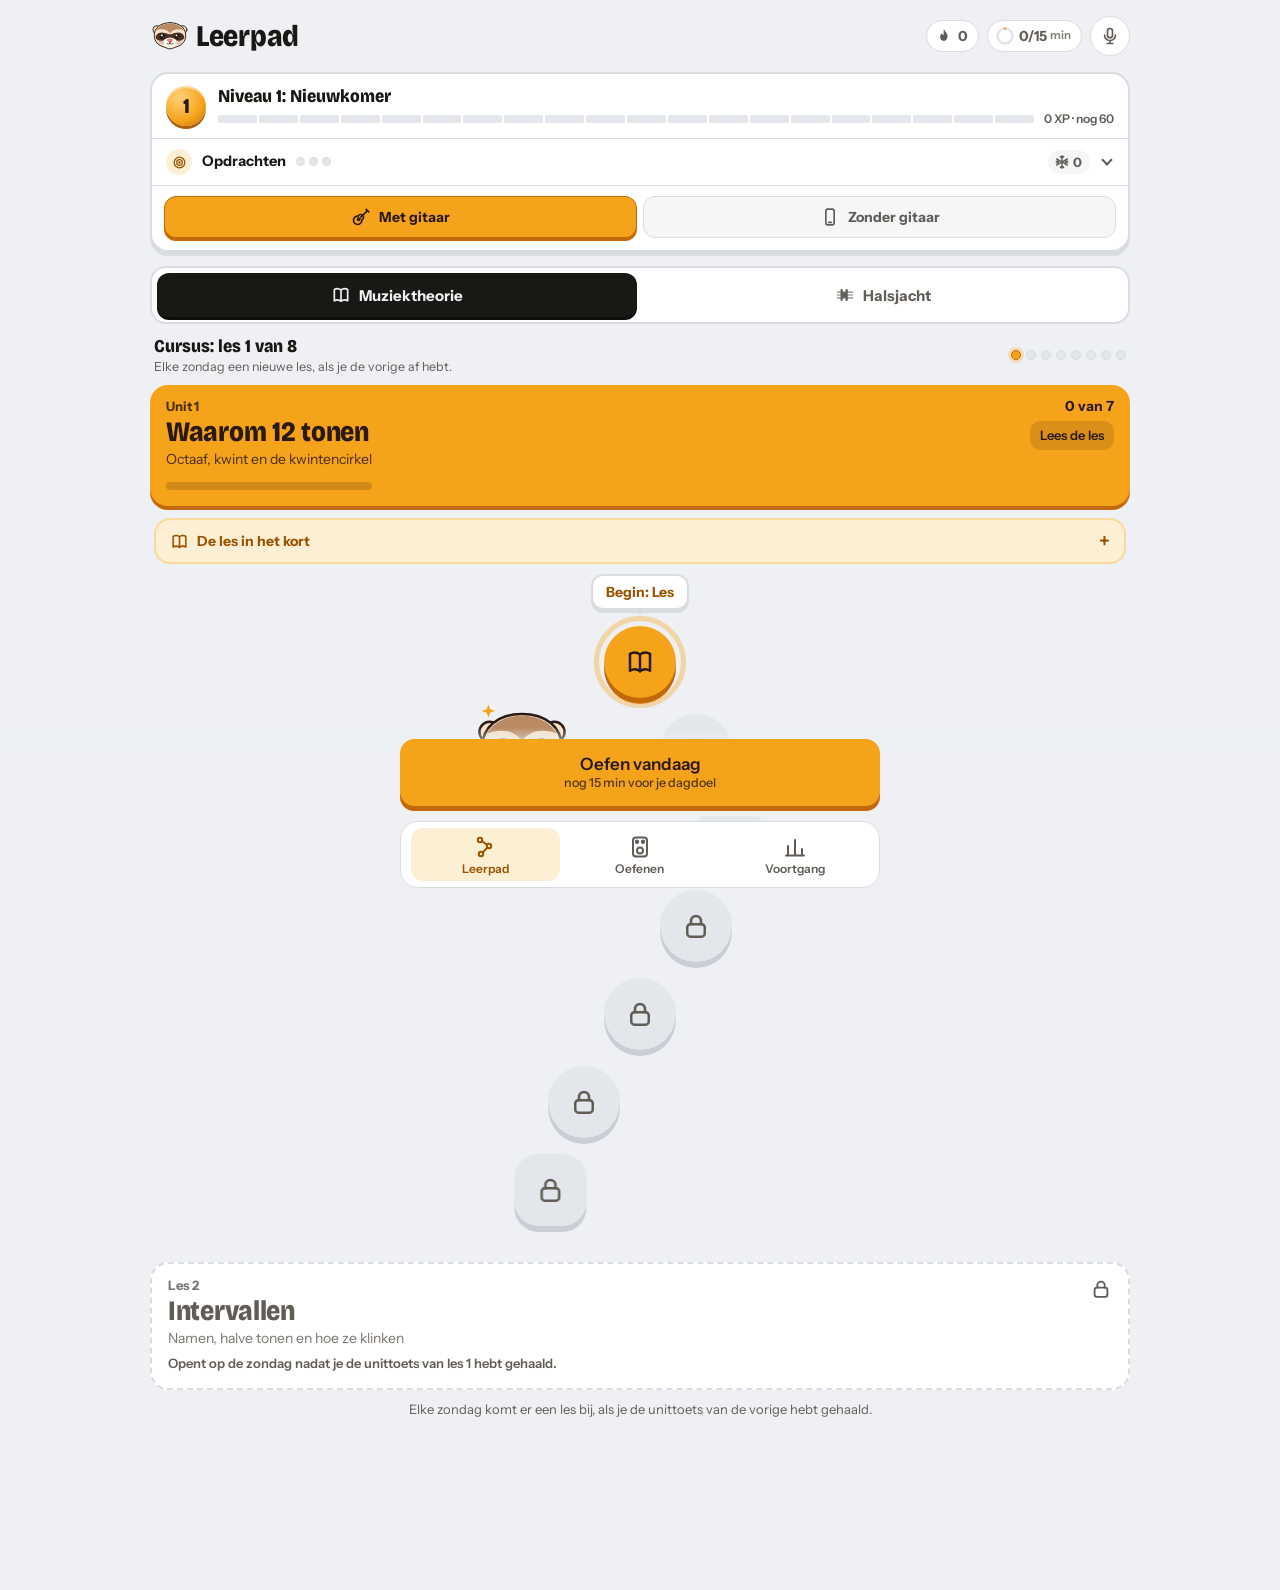
==== commit fa50e444: "Fretjacht 9: met of zonder gitaar, de lessen in de app en een korte bovenkant - Schuifje Met gitaar " ====
--- a/index.html
+++ b/index.html
@@ -59,7 +59,7 @@
   padding-block: max(12px, env(safe-area-inset-top, 0px)) max(32px, env(safe-area-inset-bottom, 0px));
   -webkit-tap-highlight-color: transparent;
 }
-.app { max-width: 980px; margin: 0 auto; display: grid; gap: 12px; }
+.app { max-width: 980px; margin: 0 auto; display: grid; grid-template-columns: minmax(0, 1fr); gap: 12px; }
 a { color: inherit; }
 
 /* kop */
@@ -349,14 +349,6 @@
 .flash.out { opacity: 0; transform: translate(-50%, -10px); }
 @keyframes flash-in { from { opacity: 0; transform: translate(-50%, -10px); } }
 @media (prefers-reduced-motion: reduce) { .flash { animation: none; transition: none; } }
-.end-badges { display: grid; gap: 8px; width: 100%; max-width: 420px; }
-.end-badge { display: flex; align-items: center; gap: 12px; padding: 10px 14px; border-radius: 14px; border: 2px solid color-mix(in srgb, var(--accent) 50%, var(--line)); background: var(--accent-soft); text-align: left; }
-.end-badge .b-ico { width: 40px; height: 40px; border-radius: 50%; display: grid; place-items: center; background: var(--surface); color: var(--accent); flex: none; }
-.end-badge .ico { width: 22px; height: 22px; }
-.end-badge div { display: grid; gap: 1px; min-width: 0; }
-.end-badge small { font: 500 11px/1.3 var(--mono); color: var(--accent-text); }
-.end-badge b { font-size: 15px; line-height: 1.25; }
-.end-badge span:last-child { font-size: 13px; color: var(--muted); line-height: 1.3; }
 
 /* leerpad */
 .path { display: grid; gap: 6px; }
@@ -515,7 +507,7 @@
 .row.links { margin-top: 6px; gap: 4px 18px; }
 
 
-/* ===================== Huisstijl: fret, pedalen, foutenbak, animaties ===================== */
+/* ===================== Huisstijl: fret, pedalen, herhalen, animaties ===================== */
 body { font-variant-numeric: tabular-nums; }
 .c-amber { --c: var(--accent); --c-ink: var(--accent-ink); --c-deep: var(--accent-deep); --c-soft: var(--accent-soft); --c-text: var(--accent-text); }
 .c-blauw { --c: #2D6BD4; --c-ink: #FFFFFF; --c-deep: #1D4C9E; --c-soft: #DCE8FB; --c-text: #2257B5; }
@@ -542,8 +534,7 @@
 @keyframes view-in { from { opacity: 0; } }
 
 /* labels zonder hoofdletters */
-.fig dt, .tile-l, .end-stats small, .end-badge small { font: 600 12.5px/1.25 var(--body); color: var(--muted); }
-.end-badge small { color: var(--accent-text); }
+.fig dt, .tile-l, .end-stats small { font: 600 12.5px/1.25 var(--body); color: var(--muted); }
 .tile-v { font: 800 semi-condensed 34px/1 var(--display); }
 .fig dd { font-weight: 800; }
 .card-h { margin: 0 0 4px; font: 800 semi-condensed 22px/1.15 var(--display); letter-spacing: -.01em; }
@@ -577,7 +568,7 @@
 @keyframes ring-out { from { transform: scale(.85); opacity: .9; } to { transform: scale(1.7); opacity: 0; } }
 @keyframes draw { to { stroke-dashoffset: 0; } }
 
-/* knop voor de foutenbak naast "Oefen vandaag" */
+/* knop Herhalen naast "Oefen vandaag" */
 .bin-btn { position: relative; flex: none; width: 70px; padding: 8px 4px; display: grid; justify-items: center; align-content: center; gap: 3px; border-radius: 14px; border: 2px solid color-mix(in srgb, var(--bad) 45%, var(--line)); background: var(--surface); color: var(--bad); box-shadow: 0 4px 0 color-mix(in srgb, var(--bad) 35%, var(--line)); }
 .bin-btn .ico { width: 26px; height: 26px; }
 .bin-btn small { font: 700 11.5px/1 var(--body); color: var(--muted); }
@@ -623,9 +614,6 @@
 .end-stats b { font: 800 semi-condensed 28px/1 var(--display); }
 .fix-btn { display: flex; align-items: center; justify-content: center; gap: 10px; }
 .fix-btn .ico { width: 22px; height: 22px; }
-.end-badge .b-pick, .badge .b-pick { display: block; }
-.end-badge .b-pick { width: 46px; height: 46px; flex: none; }
-.end-badge .b-pick > svg, .badge .b-pick > svg { width: 100%; height: 100%; display: block; }
 
 /* mijlpalen als plectrums */
 .badge { padding: 12px 6px 10px; }
@@ -704,18 +692,6 @@
 .pedals.tools .pd-switch { width: 36px; height: 36px; box-shadow: 0 0 0 4px rgba(0, 0, 0, .17), 0 3px 0 4px rgba(0, 0, 0, .14); }
 .pedals.tools .pd-switch .ico { width: 13px; height: 13px; }
 
-/* foutenbak-kaart */
-.bin-card { display: grid; grid-template-columns: 100px minmax(0, 1fr); gap: 12px; align-items: center; padding: 14px 16px 14px 10px; border-radius: 18px; background: var(--surface); border: 2px solid color-mix(in srgb, var(--bad) 45%, var(--line)); box-shadow: 0 4px 0 color-mix(in srgb, var(--bad) 30%, var(--line)); }
-.bc-fret svg { width: 100px; height: 100px; display: block; }
-.bin-card h2 { margin: 0; display: flex; align-items: center; gap: 8px; font: 800 semi-condensed 23px/1.1 var(--display); letter-spacing: -.01em; }
-.bc-n { min-width: 26px; height: 26px; padding: 0 8px; border-radius: 13px; background: var(--bad); color: #FFFFFF; font: 700 14px/26px var(--body); text-align: center; letter-spacing: 0; }
-.bin-card p { margin: 4px 0 12px; font-size: 14px; line-height: 1.4; color: var(--muted); }
-.bin-card button { display: inline-flex; align-items: center; gap: 8px; box-shadow: 0 4px 0 var(--accent-deep); }
-.bin-card button .ico { width: 20px; height: 20px; }
-.bin-card.empty { grid-template-columns: 58px minmax(0, 1fr); padding: 12px 14px; border-style: dashed; border-color: var(--line); box-shadow: none; }
-.bin-card.empty .bc-fret svg { width: 58px; height: 58px; }
-.bin-card.empty h2 { font-size: 19px; }
-.bin-card.empty p { margin-bottom: 0; }
 
 /* voortgang */
 .streak-card { display: grid; grid-template-columns: 118px minmax(0, 1fr); gap: 12px; align-items: center; padding: 12px 18px 12px 8px; border-radius: 20px; background: var(--accent); color: var(--accent-ink); box-shadow: 0 5px 0 var(--accent-deep); }
@@ -743,15 +719,6 @@
 
 /* ===================== Opdrachten, uitleg, cursus, halsverkenner, doeltonen, gehoortraining ===================== */
 /* dagelijkse opdrachten */
-.quests { position: relative; display: grid; gap: 10px; padding: 12px 16px 12px; border-radius: 18px; background: var(--surface); border: 2px solid var(--line); box-shadow: 0 4px 0 var(--line); }
-.q-head { display: grid; grid-template-columns: minmax(0, 1fr) 76px; gap: 8px; align-items: end; margin: -4px -6px -4px 0; }
-.q-title { display: grid; gap: 6px; justify-items: start; padding-bottom: 6px; }
-.q-fret { width: 76px; height: 76px; pointer-events: none; }
-.q-fret svg { width: 100%; height: 100%; display: block; }
-.q-head h2 { margin: 0; font: 800 semi-condensed 22px/1.05 var(--display); letter-spacing: -.01em; }
-.q-freeze { display: inline-flex; align-items: center; gap: 3px; padding: 4px 8px 4px 6px; border-radius: 999px; background: var(--surface-2); color: var(--muted); font: 700 13px/1 var(--body); }
-.q-freeze .ico { width: 16px; height: 16px; }
-.q-freeze.has { background: #E3F2FC; color: #1F6FA8; }
 .q-list { list-style: none; margin: 0; padding: 0; display: grid; gap: 8px; position: relative; }
 .q-list li { display: grid; grid-template-columns: 30px minmax(0, 1fr) auto; gap: 10px; align-items: center; }
 .q-ico { width: 30px; height: 30px; border-radius: 50%; display: grid; place-items: center; background: var(--accent-soft); color: var(--accent-text); }
@@ -763,9 +730,6 @@
 .q-list li.done .q-ico { background: var(--ok); color: var(--ok-ink); }
 .q-list li.done .q-text > span:first-child { color: var(--muted); text-decoration: line-through; text-decoration-thickness: 1.5px; }
 .q-list li.done .q-bar i { background: var(--ok); }
-.q-foot { margin: 0; font-size: 13px; color: var(--muted); }
-.quests.all { padding-bottom: 14px; border-color: color-mix(in srgb, var(--ok) 45%, var(--line)); box-shadow: 0 4px 0 color-mix(in srgb, var(--ok) 35%, var(--line)); }
-.quests.all .q-head h2 { color: var(--ok); }
 @media (prefers-color-scheme: dark) { :root:not([data-theme="light"]) .q-freeze.has { background: #15324A; color: #9BD0F5; } }
 
 /* uitlegkaartje per unit */
@@ -971,41 +935,6 @@
 .boot p { margin: 0; color: var(--muted); }
 .boot .boot-load { font-weight: 600; color: var(--accent-text); }
 .chip small { font: 600 11.5px/1 var(--body); margin-left: -2px; opacity: .8; }
-
-/* het podium: niveau, XP, statistieken en dagdoel */
-.home-hero { position: relative; display: grid; gap: 12px; padding: 16px; border-radius: 22px; overflow: hidden; isolation: isolate; color: #F4E3C9;
-  background: radial-gradient(85% 75% at 92% 0%, rgba(245, 163, 26, .34), transparent 62%), linear-gradient(168deg, #3D2619, #20130D 72%);
-  box-shadow: 0 5px 0 #120A07, inset 0 1px 0 rgba(255, 255, 255, .08); }
-.home-hero::after { content: ""; position: absolute; inset: 0; z-index: -1; opacity: .5; pointer-events: none;
-  background: radial-gradient(circle at 12% 110%, rgba(196, 51, 111, .22), transparent 40%); }
-.hh-top { display: grid; grid-template-columns: minmax(0, 1fr) 100px; gap: 6px; align-items: center; }
-.hh-eyebrow { margin: 0; font: 700 12.5px/1.2 var(--body); color: #F5A31A; }
-.hh-title { margin: 3px 0 9px; font: 800 semi-condensed 30px/1 var(--display); letter-spacing: -.01em; color: #FFF4E3; }
-.hh-xp { margin: 7px 0 0; font-size: 12.5px; line-height: 1.3; color: #CDB59A; }
-.hh-xp b { color: #FFF4E3; }
-.hh-fret { width: 100px; height: 100px; align-self: end; margin: -8px -4px -6px 0; filter: drop-shadow(0 6px 10px rgba(0, 0, 0, .4)); }
-.hh-fret svg { width: 100%; height: 100%; display: block; }
-.hh-say { position: relative; margin: 0; padding: 10px 14px; border-radius: 14px; background: #FFF4E3; color: #2B1A14; font: 600 14.5px/1.35 var(--body); }
-.hh-say::after { content: ""; position: absolute; right: 42px; top: -8px; border: 8px solid transparent; border-top: 0; border-bottom-color: #FFF4E3; }
-.hh-stats { display: grid; grid-template-columns: repeat(3, minmax(0, 1fr)); gap: 8px; }
-.hh-stat { display: grid; grid-template-columns: auto minmax(0, 1fr); column-gap: 7px; align-items: center; padding: 9px 9px 9px 10px; border-radius: 12px; background: rgba(255, 255, 255, .07); border: 1px solid rgba(255, 255, 255, .09); }
-.hh-ico { grid-row: 1 / 3; color: #F5A31A; }
-.hh-ico .ico { width: 18px; height: 18px; }
-.hh-stat b { font: 800 semi-condensed 21px/1.05 var(--display); color: #FFF4E3; }
-.hh-stat small { font: 600 11px/1.2 var(--body); color: #CDB59A; }
-.hh-stat.lit .hh-ico { color: #FF7A3D; }
-.hh-goal { display: grid; gap: 6px; }
-.hh-goal-t { display: flex; justify-content: space-between; gap: 8px; font: 600 13px/1.2 var(--body); color: #CDB59A; }
-.hh-goal-t b { color: #FFF4E3; }
-.hh-bar { height: 10px; border-radius: 5px; background: rgba(255, 255, 255, .13); overflow: hidden; }
-.hh-bar span { display: block; height: 100%; border-radius: 5px; background: linear-gradient(90deg, #F5A31A, #FFD27A); transition: width .6s cubic-bezier(.2, .8, .2, 1); }
-.home-hero.met .hh-bar span { background: linear-gradient(90deg, #2FB36A, #6FE09D); }
-@media (prefers-color-scheme: dark) { :root:not([data-theme="light"]) .home-hero { box-shadow: 0 5px 0 #000, inset 0 0 0 1px rgba(245, 163, 26, .22); } }
-:root[data-theme="dark"] .home-hero { box-shadow: 0 5px 0 #000, inset 0 0 0 1px rgba(245, 163, 26, .22); }
-.path.intro .home-hero { animation: rise .45s cubic-bezier(.2, .8, .2, 1) both; }
-.home-hero .m-zwaai .m-wave { transform-box: fill-box; transform-origin: 18% 92%; animation: wave 2.6s ease-in-out infinite; }
-.home-hero .m-gitaar .m-strum { transform-box: fill-box; transform-origin: 20% 20%; animation: strum 3.2s ease-in-out infinite; }
-.home-hero .m-eyes { transform-box: fill-box; transform-origin: center; animation: blink 5.5s infinite; }
 
 /* XP-meter: segmenten zoals op een versterker */
 .lv-meter { display: grid; grid-auto-flow: column; grid-auto-columns: minmax(0, 1fr); gap: 3px; height: 12px; }
@@ -1116,6 +1045,143 @@
 .sc-best { margin: 4px 0 0; font: 600 13px/1.3 var(--body); opacity: .85; }
 .hals-row .progress span { background: #2D6BD4; }
 
+/* ===================== Eén overzicht, reservekopie, hals om op te tikken ===================== */
+/* wat je verdiende: op het eindscherm van een les en na Oefen vandaag */
+.moments { width: 100%; max-width: 420px; border-radius: 16px; border: 2px solid color-mix(in srgb, var(--accent) 50%, var(--line)); background: var(--accent-soft); text-align: left; padding: 4px 0; }
+.mo-h { margin: 8px 14px 0; font: 700 12.5px/1.2 var(--body); color: var(--accent-text); }
+.moments ul { list-style: none; margin: 0; padding: 0; }
+.moments li { display: grid; grid-template-columns: 44px minmax(0, 1fr); gap: 10px; align-items: center; padding: 8px 14px 8px 10px; }
+.moments li + li { border-top: 1px solid color-mix(in srgb, var(--accent) 28%, transparent); }
+.mo-ico { width: 44px; height: 44px; display: grid; place-items: center; }
+.mo-ico > svg { width: 100%; height: 100%; display: block; }
+.mo-ico > svg.ico { width: 26px; height: 26px; color: var(--accent-text); }
+.mo-txt { display: grid; gap: 1px; min-width: 0; }
+.mo-txt b { font-size: 15px; line-height: 1.25; }
+.mo-txt small { font-size: 13px; line-height: 1.3; color: var(--muted); }
+.moments li.big .mo-txt b { font-size: 16px; }
+.sheet .moments { justify-self: stretch; max-width: none; }
+.ls-end .moments { animation: rise .45s .25s cubic-bezier(.2, .8, .2, 1) both; }
+/* met een overzicht eronder: kleinere fret, zodat het overzicht in beeld komt */
+.ls-end.has-moments { padding-top: 8px; gap: 10px; }
+.ls-end.has-moments .end-fret { width: 112px; height: 112px; }
+.ls-end.has-moments .end-title { font-size: 32px; }
+/* meer momenten tegelijk: één melding met regels eronder */
+.flash.multi { align-items: flex-start; }
+.flash .fl-more { list-style: none; margin: 6px 0 0; padding: 6px 0 0; border-top: 1px solid color-mix(in srgb, var(--bg) 25%, transparent); display: grid; gap: 5px; }
+.flash .fl-more li { display: grid; gap: 0; }
+.flash .fl-more b { font-size: 13.5px; }
+.flash .fl-more small { font-size: 12px; }
+.flash { cursor: pointer; }
+/* herhaalkaart: eerdere lessen herhalen als er niets klaarstaat */
+.srs-old { display: flex; align-items: center; justify-content: center; gap: 10px; }
+.srs-old .ico { width: 20px; height: 20px; }
+
+/* reservekopie */
+.backup-card .help { margin: 0 0 8px; }
+.bk-status { margin: 0 0 12px; font: 600 13.5px/1.35 var(--body); color: var(--ink); }
+.bk-status.old { color: var(--bad); }
+.bk-status.old::before { content: '! '; font-weight: 800; }
+.bk-btns { display: grid; grid-template-columns: repeat(auto-fit, minmax(210px, 1fr)); gap: 10px; }
+.bk-btns button { display: inline-flex; align-items: center; justify-content: center; gap: 8px; }
+.bk-btns .ico { width: 18px; height: 18px; }
+.backup-card.restore { border-style: dashed; }
+.settings-view .bk-btns { margin-bottom: 12px; }
+.bk-table { width: 100%; border-collapse: collapse; font-size: 14px; }
+.bk-table th, .bk-table td { padding: 8px 6px; text-align: left; border-bottom: 1px solid var(--line); }
+.bk-table thead th { font: 700 12px/1.2 var(--body); color: var(--muted); }
+.bk-table tbody th { font-weight: 600; color: var(--muted); width: 38%; }
+.bk-table td { font-weight: 600; }
+.bk-table td.diff { color: var(--accent-text); }
+.bk-warn { color: var(--bad); font-weight: 600; }
+
+/* hals om op te tikken: in twee rijen op de telefoon */
+.neck svg.two-rows { max-width: 520px; margin: 0 auto; }
+
+/* kop op de telefoon: de titel past naast de chips, zonder dat de pagina breder wordt dan het scherm */
+@media (max-width: 420px) { .top { gap: 6px; } .brand h1 { font-size: 26px; } .logo { width: 36px; height: 36px; } body:not([data-view="path"]) .logo { display: none; } .chip { padding: 6px 8px 6px 7px; gap: 4px; } }
+@media (max-width: 380px) { .brand h1 { font-size: 24px; } }
+
+
+/* ===================== Bovenkant leerpad, gitaarschuifje, lessen in de app ===================== */
+/* bovenkant van het leerpad: niveau, opdrachten en het schuifje in één kaart */
+.home-top { display: grid; border-radius: 18px; background: var(--surface); border: 2px solid var(--line); box-shadow: 0 4px 0 var(--line); overflow: hidden; }
+.path.intro .home-top { animation: rise .45s cubic-bezier(.2, .8, .2, 1) both; }
+.ht-level { display: grid; grid-template-columns: 40px minmax(0, 1fr); gap: 12px; align-items: center; padding: 12px 14px 12px; }
+.ht-badge { width: 40px; height: 40px; border-radius: 50%; display: grid; place-items: center; background: radial-gradient(circle at 35% 30%, #FFD27A, #F5A31A 60%, #C26A0A); color: #2B1A14; font: 800 semi-condensed 21px/1 var(--display); box-shadow: 0 3px 0 #A8600E, inset 0 2px 0 rgba(255, 255, 255, .45); }
+.ht-main { display: grid; gap: 7px; min-width: 0; }
+.ht-row { display: flex; align-items: center; gap: 10px; min-width: 0; }
+.ht-title { font: 800 semi-condensed 18px/1.1 var(--display); white-space: nowrap; overflow: hidden; text-overflow: ellipsis; min-width: 0; }
+.ht-xp { font: 600 12px/1 var(--body); color: var(--muted); white-space: nowrap; flex: none; }
+.home-top .lv-meter { height: 8px; gap: 2px; flex: 1; min-width: 0; }
+.home-top .lv-meter i:not(.on) { background: var(--led-off); }
+/* opdrachten: één regel, tik voor de lijst */
+.quests { display: grid; border-top: 1px solid var(--line); }
+.quests > summary { list-style: none; display: grid; grid-template-columns: 26px minmax(0, 1fr) auto 14px; gap: 10px; align-items: center; padding: 10px 14px; cursor: pointer; }
+.quests > summary::-webkit-details-marker { display: none; }
+.quests > summary::after { content: ""; width: 8px; height: 8px; border-right: 2px solid var(--muted); border-bottom: 2px solid var(--muted); transform: rotate(45deg); justify-self: center; margin-top: -4px; transition: transform .2s; }
+.quests[open] > summary::after { transform: rotate(-135deg); margin-top: 4px; }
+.q-sico { width: 26px; height: 26px; border-radius: 50%; display: grid; place-items: center; background: var(--accent-soft); color: var(--accent-text); }
+.q-sico .ico { width: 15px; height: 15px; }
+.q-sum { display: flex; align-items: center; gap: 10px; min-width: 0; font: 700 14.5px/1.2 var(--body); }
+.q-sum b { white-space: nowrap; overflow: hidden; text-overflow: ellipsis; }
+.q-dots { display: inline-flex; gap: 4px; flex: none; }
+.q-dots i { width: 9px; height: 9px; border-radius: 50%; background: var(--led-off); border: 1.5px solid var(--line); }
+.q-dots i.on { background: var(--ok); border-color: var(--ok); }
+.q-freeze { display: inline-flex; align-items: center; gap: 3px; padding: 4px 8px 4px 6px; border-radius: 999px; background: var(--surface-2); color: var(--muted); font: 700 13px/1 var(--body); }
+.q-freeze .ico { width: 16px; height: 16px; }
+.q-freeze.has { background: #E3F2FC; color: #1F6FA8; }
+.quests .q-list { padding: 2px 14px 10px; }
+.q-foot { margin: 0; padding: 0 14px 12px; font-size: 13px; color: var(--muted); }
+.quests.all .q-sico { background: var(--ok); color: var(--ok-ink); }
+.quests.all .q-sum b { color: var(--ok); }
+@media (prefers-color-scheme: dark) { :root:not([data-theme="light"]) .q-freeze.has { background: #15324A; color: #8CC8F2; } }
+:root[data-theme="dark"] .q-freeze.has { background: #15324A; color: #8CC8F2; }
+
+/* met of zonder gitaar */
+.gsw { display: grid; grid-template-columns: repeat(2, minmax(0, 1fr)); gap: 6px; }
+.gsw button { display: flex; align-items: center; justify-content: center; gap: 8px; padding: 10px 6px; border-radius: 12px; font: 700 14px/1 var(--body); background: var(--surface-2); color: var(--muted); border: 1.5px solid var(--line); }
+.gsw button .ico { width: 20px; height: 20px; }
+.gsw button[aria-pressed="true"] { background: var(--accent); border-color: var(--accent-deep); color: var(--accent-ink); box-shadow: 0 3px 0 var(--accent-deep); }
+.home-top .gsw { border-top: 1px solid var(--line); padding: 10px 12px 12px; }
+.hub > .gsw { padding: 5px; border-radius: 16px; background: var(--surface); border: 2px solid var(--line); }
+.settings-view .gsw { max-width: 420px; }
+
+/* de les: tabellen, lijstjes, geluid, tips en de kwintencirkel */
+.learn-table { overflow-x: auto; }
+.learn-table table { width: 100%; border-collapse: collapse; font-size: 14px; }
+.learn-table th, .learn-table td { padding: 7px 7px; text-align: left; border-bottom: 1px solid var(--line); vertical-align: top; }
+.learn-table thead th { font: 700 12px/1.2 var(--body); color: var(--muted); }
+.learn-table tbody th { font-weight: 700; }
+.learn-list { margin: 0; padding-left: 20px; display: grid; gap: 6px; font-size: 15.5px; line-height: 1.45; }
+.listen { display: flex; flex-wrap: wrap; gap: 8px; }
+.lsn { display: inline-flex; align-items: center; gap: 7px; padding: 10px 14px; border-radius: 999px; font: 700 14px/1.1 var(--body); background: var(--accent-soft); border: 1.5px solid color-mix(in srgb, var(--accent) 45%, var(--line)); color: var(--accent-text); text-align: left; }
+.lsn .ico { width: 18px; height: 18px; flex: none; }
+.listen.chips { display: grid; grid-template-columns: repeat(6, minmax(0, 1fr)); gap: 6px; }
+.listen.chips .lsn { justify-content: center; padding: 11px 0; }
+.learn-tip { margin: 0; display: grid; grid-template-columns: 22px minmax(0, 1fr); gap: 10px; padding: 12px 14px; border-radius: 14px; background: var(--surface-2); border: 1px solid var(--line); font-size: 14.5px; line-height: 1.45; }
+.learn-tip .ico { width: 20px; height: 20px; color: var(--accent-text); }
+.circlefig { margin: 0; padding: 8px; }
+.circle5 { display: block; width: 100%; max-width: 340px; margin: 0 auto; }
+.circle5 .cf-out { fill: var(--surface-2); stroke: var(--line); stroke-width: 1.5; }
+.circle5 .cf-in { fill: var(--surface); stroke: var(--line); stroke-width: 1.5; }
+.circle5 .cf-div { stroke: var(--line); stroke-width: 1; }
+.circle5 .cf-maj { font: 800 17px var(--display); fill: var(--ink); }
+.circle5 .cf-min { font: 600 12px var(--body); fill: var(--muted); }
+.circle5 .cf-sig { font: 700 10px var(--body); fill: var(--accent-text); }
+.circle5 .home { fill: var(--accent-text); }
+.circle5 .cf-arrow { font: 600 10.5px var(--body); fill: var(--muted); }
+.learn-nav { grid-auto-flow: column; grid-template-columns: minmax(0, 1fr) minmax(0, 2fr); }
+.end-how { margin: 0; max-width: 420px; }
+.uh-when { margin: 6px 0 0; font: 600 13px/1.3 var(--body); }
+
+/* pedalboard: de oefeningen van de andere stand */
+.hub-other { border-radius: 16px; border: 1.5px dashed var(--line); }
+.hub-other > summary { display: flex; align-items: center; gap: 10px; padding: 12px 14px; cursor: pointer; font: 700 15px/1.2 var(--body); list-style: none; }
+.hub-other > summary::-webkit-details-marker { display: none; }
+.hub-other > summary .ico { width: 20px; height: 20px; color: var(--muted); }
+.hub-other > summary small { margin-left: auto; font: 600 12.5px/1 var(--body); color: var(--muted); }
+.hub-other .pedals { padding: 0 12px 12px; }
+
 </style>
 </head>
 <body data-view="path">
@@ -1272,7 +1338,7 @@
   dom7: { sym: '7', name: 'dominant 7', tones: [DG(0, 0, 'R'), DG(2, 4, '3'), DG(4, 7, '5'), DG(6, 10, '♭7')] },
   maj7: { sym: 'maj7', name: 'groot 7', tones: [DG(0, 0, 'R'), DG(2, 4, '3'), DG(4, 7, '5'), DG(6, 11, '7')] },
   m7: { sym: 'm7', name: 'mineur 7', tones: [DG(0, 0, 'R'), DG(2, 3, '♭3'), DG(4, 7, '5'), DG(6, 10, '♭7')] },
-  m7b5: { sym: 'm7♭5', name: 'half-verminderd', tones: [DG(0, 0, 'R'), DG(2, 3, '♭3'), DG(4, 6, '♭5'), DG(6, 10, '♭7')] },
+  m7b5: { sym: 'm7♭5', name: 'halfverminderd', tones: [DG(0, 0, 'R'), DG(2, 3, '♭3'), DG(4, 6, '♭5'), DG(6, 10, '♭7')] },
   dim: { sym: '°', name: 'verminderd', tones: [DG(0, 0, 'R'), DG(2, 3, '♭3'), DG(4, 6, '♭5')] },
   sus4: { sym: 'sus4', name: 'sus4', tones: [DG(0, 0, 'R'), DG(3, 5, '4'), DG(4, 7, '5')] },
 };
@@ -1729,79 +1795,100 @@
 };
 
 // ---------- Hals tekenen ----------
-// o = { from, to, highlight: [snaren], marks: [{s, f, kind, label}], range: {min, max} | null }
+// o = { from, to, highlight: [snaren], marks: [{s, f, kind, label}], range: {min, max} | null,
+//       tap: tikvakjes aan, big: grote stippen (uitleg en vragen waar de naam ertoe doet),
+//       touch: een hals om op te tikken. Op de telefoon liggen de snaren dan verder uit elkaar en staat een
+//              lange hals in twee rijen (fret 0–6 en 7–12), zodat elk vakje groot genoeg is voor je vinger,
+//       zoom: {from, to}: op de telefoon alleen dit stuk van de hals,
+//       active: [snaren]: alleen deze snaren zijn aan te tikken; hun vakjes lopen door tot halverwege de buursnaar }
 function drawNeck(svg, o) {
-  const narrow = (svg.getBoundingClientRect().width || 1000) < 560;
-  const W = narrow ? (o.tap || o.big ? 470 : 640) : 1000, TOP = 16, GAP = 30, BOARD_H = 28 + 5 * GAP, X0 = 86;
-  const from = Math.max(0, o.from || 0), to = Math.max(from + 3, o.to == null ? 12 : o.to);
+  const narrow = (svg.getBoundingClientRect().width || 1000) < 560, touch = narrow && !!o.touch;
+  let from = Math.max(0, o.from || 0), to = Math.max(from + 3, o.to == null ? 12 : o.to);
+  if (narrow && o.zoom) { from = Math.max(0, o.zoom.from); to = Math.max(from + 3, o.zoom.to); }
+  const W = narrow ? (o.tap || o.big || touch ? 470 : 640) : 1000, TOP = 16, GAP = touch ? 36 : 30, BOARD_H = 28 + 5 * GAP, X0 = 86;
+  const ROW_H = TOP + BOARD_H + (touch ? 44 : 50);
+  // twee rijen: de tweede rij gaat verder waar de eerste ophoudt, met dezelfde fretbreedtes
+  const mid = touch && to - from >= 9 ? from + Math.ceil((to - from) / 2) : null;
+  const rows = mid == null ? [[from, to]] : [[from, mid], [mid + 1, to]];
   const d = n => 1 - Math.pow(2, -n / 12);
-  const leftN = from === 0 ? 0 : from - 1;
-  const S = (W - 12 - X0) / (d(to + 0.45) - d(leftN));
-  const xOf = n => X0 + S * (d(n) - d(leftN));
-  const cellW = f => (f === 0 ? 40 : xOf(f) - xOf(f - 1));
-  const midOf = f => (f === 0 ? X0 - 32 : (xOf(f - 1) + xOf(f)) / 2);
-  const yOf = s => TOP + 14 + s * GAP;
-  const yB = TOP + BOARD_H;
   const hl = new Set(o.highlight || []);
-  const strStart = from === 0 ? X0 - 52 : X0 - 18;
-  svg.setAttribute('viewBox', `0 0 ${W} 244`);
+  const act = o.active && o.active.length && o.active.length < 6 ? o.active.slice().sort((a, b) => a - b) : null;
   let h = '<defs><linearGradient id="fjwood" x1="0" y1="0" x2="0" y2="1"><stop offset="0" class="w1"/><stop offset=".5" class="w2"/><stop offset="1" class="w1"/></linearGradient></defs>';
-  h += `<rect x="${X0}" y="${TOP}" width="${W - X0}" height="${BOARD_H}" fill="url(#fjwood)"/>`;
-  for (let i = 0; i < 9; i++) {
-    const y = TOP + 10 + i * (BOARD_H - 20) / 8, a = 3 + (i * 7) % 5, ph = i * 1.7;
-    let p = `M${X0} ${y.toFixed(1)}`;
-    for (let x = X0 + 60; x <= W; x += 60) p += ` L${x} ${(y + a * Math.sin(x / 140 + ph)).toFixed(1)}`;
-    h += `<path class="grain" d="${p}"/>`;
-  }
-  if (o.range) {
-    for (let f = Math.max(1, from); f <= to; f++) {
-      if (f < o.range.min || f > o.range.max) h += `<rect class="shade" x="${xOf(f - 1).toFixed(1)}" y="${TOP}" width="${cellW(f).toFixed(1)}" height="${BOARD_H}"/>`;
-    }
-    if (to >= o.range.max) h += `<rect class="shade" x="${xOf(to).toFixed(1)}" y="${TOP}" width="${(W - xOf(to)).toFixed(1)}" height="${BOARD_H}"/>`;
-  }
-  const midY = (yOf(2) + yOf(3)) / 2;
-  for (let f = Math.max(1, from); f <= to; f++) {
-    if ([3, 5, 7, 9, 15, 17, 19].includes(f)) h += `<circle class="inlay" cx="${midOf(f).toFixed(1)}" cy="${midY}" r="8"/>`;
-    if (f === 12) h += `<circle class="inlay" cx="${midOf(f).toFixed(1)}" cy="${(yOf(1) + yOf(2)) / 2}" r="8"/><circle class="inlay" cx="${midOf(f).toFixed(1)}" cy="${(yOf(3) + yOf(4)) / 2}" r="8"/>`;
-  }
-  for (let f = Math.max(1, from); f <= to; f++) {
-    const x = xOf(f).toFixed(1);
-    h += `<line class="fretw" x1="${x}" y1="${TOP}" x2="${x}" y2="${yB}"/><line class="freth" x1="${x - 1}" y1="${TOP}" x2="${x - 1}" y2="${yB}"/>`;
-  }
-  if (from === 0) h += `<rect class="nut" x="${X0 - 9}" y="${TOP - 3}" width="10" height="${BOARD_H + 6}" rx="2"/>`;
-  else h += `<line class="fretw" x1="${X0}" y1="${TOP}" x2="${X0}" y2="${yB}"/>`;
-  for (let s = 0; s < 6; s++) {
-    const y = yOf(s), w = 1 + GAUGE[s] / 12, wound = s >= 3, isT = hl.has(s);
-    if (isT) h += `<line class="glow" x1="${strStart}" y1="${y}" x2="${W}" y2="${y}" stroke-width="${(w + 10).toFixed(1)}"/>`;
-    h += `<line class="str${wound ? ' wound' : ''}${isT ? ' target' : ''}" x1="${strStart}" y1="${y}" x2="${W}" y2="${y}" stroke-width="${w.toFixed(1)}"/>`;
-    if (wound) h += `<line class="wind" x1="${strStart}" y1="${y}" x2="${W}" y2="${y}" stroke-width="${(w * 0.55).toFixed(1)}"/>`;
-    h += `<text class="slbl${isT ? ' target' : ''}" x="16" y="${y + 7}" text-anchor="middle">${STR_LETTER[s]}</text>`;
-  }
-  const few = to - from <= 8;
-  for (let f = Math.max(1, from); f <= to; f++) {
-    if (few || [3, 5, 7, 9, 12, 15, 17, 19].includes(f)) h += `<text class="fnum" x="${midOf(f).toFixed(1)}" y="${yB + 30}" text-anchor="middle">${f}</text>`;
-  }
-  for (const m of o.marks || []) {
-    if (m.f < from || m.f > to) continue;
-    const x = midOf(m.f).toFixed(1), y = yOf(m.s);
-    // big: grotere stippen en letters, voor uitleg en vragen waar de naam ertoe doet
-    const r = o.big ? Math.max(12, Math.min(15, cellW(m.f) * 0.5)) : Math.max(9, Math.min(16, cellW(m.f) * 0.44));
-    const fs = o.big ? Math.min(17, r * 1.08) : Math.max(10, Math.min(15, r * 0.95));
-    const lbl = m.label == null ? '' : String(m.label);
-    h += `<g class="mk ${m.kind || ''}"><circle cx="${x}" cy="${y}" r="${r.toFixed(1)}"/>${lbl ? `<text x="${x}" y="${(y + fs * 0.34).toFixed(1)}" text-anchor="middle" font-size="${fs.toFixed(1)}">${lbl}</text>` : ''}</g>`;
-  }
-  if (o.tap) {
-    for (let s = 0; s < 6; s++) for (let f = Math.max(0, from); f <= to; f++) {
-      const x0 = f === 0 ? X0 - 50 : xOf(f - 1), x1 = f === 0 ? X0 - 6 : xOf(f);
-      h += `<rect class="cell" data-s="${s}" data-f="${f}" x="${x0.toFixed(1)}" y="${(yOf(s) - GAP / 2).toFixed(1)}" width="${(x1 - x0).toFixed(1)}" height="${GAP}"/>`;
-    }
-  }
+  rows.forEach(([a, b], ri) => {
+    const oy = ri * ROW_H, top = oy + TOP;
+    const leftN = a === 0 ? 0 : a - 1;
+    const S = (W - 12 - X0) / (d(b + 0.45) - d(leftN));
+    const xOf = n => X0 + S * (d(n) - d(leftN));
+    const cellW = f => (f === 0 ? 40 : xOf(f) - xOf(f - 1));
+    const midOf = f => (f === 0 ? X0 - 32 : (xOf(f - 1) + xOf(f)) / 2);
+    const yOf = s => top + 14 + s * GAP;
+    const yB = top + BOARD_H;
+    const strStart = a === 0 ? X0 - 52 : X0 - 18;
+    h += `<rect x="${X0}" y="${top}" width="${W - X0}" height="${BOARD_H}" fill="url(#fjwood)"/>`;
+    for (let i = 0; i < 9; i++) {
+      const y = top + 10 + i * (BOARD_H - 20) / 8, amp = 3 + (i * 7) % 5, ph = i * 1.7 + ri;
+      let p = `M${X0} ${y.toFixed(1)}`;
+      for (let x = X0 + 60; x <= W; x += 60) p += ` L${x} ${(y + amp * Math.sin(x / 140 + ph)).toFixed(1)}`;
+      h += `<path class="grain" d="${p}"/>`;
+    }
+    if (o.range) {
+      for (let f = Math.max(1, a); f <= b; f++) {
+        if (f < o.range.min || f > o.range.max) h += `<rect class="shade" x="${xOf(f - 1).toFixed(1)}" y="${top}" width="${cellW(f).toFixed(1)}" height="${BOARD_H}"/>`;
+      }
+      if (b >= o.range.max) h += `<rect class="shade" x="${xOf(b).toFixed(1)}" y="${top}" width="${(W - xOf(b)).toFixed(1)}" height="${BOARD_H}"/>`;
+    }
+    const midY = (yOf(2) + yOf(3)) / 2;
+    for (let f = Math.max(1, a); f <= b; f++) {
+      if ([3, 5, 7, 9, 15, 17, 19].includes(f)) h += `<circle class="inlay" cx="${midOf(f).toFixed(1)}" cy="${midY}" r="8"/>`;
+      if (f === 12) h += `<circle class="inlay" cx="${midOf(f).toFixed(1)}" cy="${(yOf(1) + yOf(2)) / 2}" r="8"/><circle class="inlay" cx="${midOf(f).toFixed(1)}" cy="${(yOf(3) + yOf(4)) / 2}" r="8"/>`;
+    }
+    for (let f = Math.max(1, a); f <= b; f++) {
+      const x = xOf(f).toFixed(1);
+      h += `<line class="fretw" x1="${x}" y1="${top}" x2="${x}" y2="${yB}"/><line class="freth" x1="${x - 1}" y1="${top}" x2="${x - 1}" y2="${yB}"/>`;
+    }
+    if (a === 0) h += `<rect class="nut" x="${X0 - 9}" y="${top - 3}" width="10" height="${BOARD_H + 6}" rx="2"/>`;
+    else h += `<line class="fretw" x1="${X0}" y1="${top}" x2="${X0}" y2="${yB}"/>`;
+    for (let s = 0; s < 6; s++) {
+      const y = yOf(s), w = 1 + GAUGE[s] / 12, wound = s >= 3, isT = hl.has(s);
+      if (isT) h += `<line class="glow" x1="${strStart}" y1="${y}" x2="${W}" y2="${y}" stroke-width="${(w + 10).toFixed(1)}"/>`;
+      h += `<line class="str${wound ? ' wound' : ''}${isT ? ' target' : ''}" x1="${strStart}" y1="${y}" x2="${W}" y2="${y}" stroke-width="${w.toFixed(1)}"/>`;
+      if (wound) h += `<line class="wind" x1="${strStart}" y1="${y}" x2="${W}" y2="${y}" stroke-width="${(w * 0.55).toFixed(1)}"/>`;
+      h += `<text class="slbl${isT ? ' target' : ''}" x="16" y="${y + 7}" text-anchor="middle">${STR_LETTER[s]}</text>`;
+    }
+    const few = b - a <= 8;
+    for (let f = Math.max(1, a); f <= b; f++) {
+      if (few || [3, 5, 7, 9, 12, 15, 17, 19].includes(f)) h += `<text class="fnum" x="${midOf(f).toFixed(1)}" y="${yB + (touch ? 28 : 30)}" text-anchor="middle">${f}</text>`;
+    }
+    for (const m of o.marks || []) {
+      if (m.f < a || m.f > b) continue;
+      const x = midOf(m.f).toFixed(1), y = yOf(m.s);
+      // big: grotere stippen en letters, voor uitleg en vragen waar de naam ertoe doet
+      const r = o.big ? Math.max(12, Math.min(touch ? 17 : 15, cellW(m.f) * 0.5)) : Math.max(9, Math.min(16, cellW(m.f) * 0.44));
+      const fs = o.big ? Math.min(touch ? 19 : 17, r * 1.08) : Math.max(10, Math.min(15, r * 0.95));
+      const lbl = m.label == null ? '' : String(m.label);
+      h += `<g class="mk ${m.kind || ''}"><circle cx="${x}" cy="${y}" r="${r.toFixed(1)}"/>${lbl ? `<text x="${x}" y="${(y + fs * 0.34).toFixed(1)}" text-anchor="middle" font-size="${fs.toFixed(1)}">${lbl}</text>` : ''}</g>`;
+    }
+    if (o.tap) {
+      // tikvakjes; met active alleen op die snaren, en dan zo hoog dat je er niet naast tikt
+      const strs = act || [0, 1, 2, 3, 4, 5];
+      strs.forEach((s, k) => {
+        const y0 = act ? (k === 0 ? top - 8 : (yOf(strs[k - 1]) + yOf(s)) / 2) : yOf(s) - GAP / 2;
+        const y1 = act ? (k === strs.length - 1 ? yB + 8 : (yOf(s) + yOf(strs[k + 1])) / 2) : yOf(s) + GAP / 2;
+        for (let f = a; f <= b; f++) {
+          const x0 = f === 0 ? X0 - 50 : xOf(f - 1), x1 = f === 0 ? X0 - 6 : xOf(f);
+          h += `<rect class="cell" data-s="${s}" data-f="${f}" x="${x0.toFixed(1)}" y="${y0.toFixed(1)}" width="${(x1 - x0).toFixed(1)}" height="${(y1 - y0).toFixed(1)}"/>`;
+        }
+      });
+    }
+  });
+  svg.setAttribute('viewBox', `0 0 ${W} ${ROW_H * rows.length}`);
+  svg.classList.toggle('two-rows', rows.length > 1);
   svg.innerHTML = h;
 }
 
 // ---------- Opslag ----------
 const DEFAULT_SETTINGS = {
-  gateDb: -48, strict: false, sound: true, haptics: true, names: 'sharps', goal: 15, cantPlayUntil: 0,
+  gateDb: -48, strict: false, sound: true, haptics: true, names: 'sharps', goal: 15, guitar: true,
   strings: [0, 1, 2, 3, 4, 5], minFret: 0, maxFret: 12, naturalsOnly: false, autoHint: 0,
   positions: { order: 'up' },
   intervals: { set: [3, 4, 5, 7, 10, 12], dir: 'up', naturalRoots: true },
@@ -2009,22 +2096,29 @@
     $$('.heard-line').forEach(el => { el.innerHTML = html; });
   },
   tuner: null,
-  // korte melding bovenin; meerdere meldingen komen na elkaar
-  flashQ: [], flashing: false,
-  flash(icon, title, text, kind) {
-    this.flashQ.push({ icon, title, text, kind });
+  // korte melding bovenin; more: extra regels in dezelfde melding (zie Moments). Tik om weg te halen.
+  // now: antwoord op iets wat je net deed (bijvoorbeeld een reservekopie); die wacht niet op andere meldingen
+  flashQ: [], flashing: false, closeFlash: null,
+  flash(icon, title, text, kind, more, now) {
+    const f = { icon, title, text, kind, more: more || [] };
+    if (now) this.flashQ.unshift(f); else this.flashQ.push(f);
     if (!this.flashing) this.nextFlash();
+    else if (now && this.closeFlash) this.closeFlash();
   },
   nextFlash() {
     const f = this.flashQ.shift();
-    if (!f) { this.flashing = false; return; }
+    if (!f) { this.flashing = false; this.closeFlash = null; return; }
     this.flashing = true;
-    const el = h('div', { class: 'flash' + (f.kind ? ' flash-' + f.kind : ''), role: 'status' },
+    const el = h('div', { class: 'flash' + (f.kind ? ' flash-' + f.kind : '') + (f.more.length ? ' multi' : ''), role: 'status' },
       h('span', { class: 'fl-ico', html: f.icon || '' }),
-      h('span', { class: 'fl-txt' }, h('b', { text: f.title }), f.text ? h('small', { text: f.text }) : null));
+      h('span', { class: 'fl-txt' }, h('b', { text: f.title }), f.text ? h('small', { text: f.text }) : null,
+        f.more.length ? h('ul', { class: 'fl-more' }, f.more.slice(0, 4).map(m => h('li', {}, h('b', { text: m.title }), m.text ? h('small', { text: m.text }) : null))) : null));
+    let gone = false;
+    const close = () => { if (gone) return; gone = true; el.classList.add('out'); setTimeout(() => { el.remove(); this.nextFlash(); }, 400); };
+    this.closeFlash = close;
+    el.addEventListener('click', close);
     document.body.append(el);
-    setTimeout(() => el.classList.add('out'), 2800);
-    setTimeout(() => { el.remove(); this.nextFlash(); }, 3200);
+    setTimeout(close, 2800 + 1200 * Math.min(3, f.more.length));
   },
 };
 
@@ -2114,6 +2208,8 @@
     Progress.renderTop();
     Daily.renderBar();
     Srs.badge();
+    // wat je verdiende terwijl je op het eindscherm van een les stond, krijg je nu alsnog te zien
+    Moments.later(700);
     window.scrollTo(0, 0);
   },
   back() {
@@ -2148,7 +2244,7 @@
     h('div', { class: 'set-grid' },
       h('div', { class: 'field' },
         checkEl('strict', 'Octaaf moet kloppen', s.strict, v => { s.strict = v; save(); }, 'Alleen de precieze toonhoogte telt. Werkt het best met een goede microfoon of via een versterker; een telefoon hoort lage noten soms een octaaf te hoog.'),
-        checkEl('sound', 'Geluidjes', s.sound, v => { s.sound = v; save(); }, 'Bij goede antwoorden en noten, als je een fout herstelt en als je je dagdoel haalt. In een les zet je ze ook aan of uit met het luidsprekertje.'),
+        checkEl('sound', 'Geluidjes', s.sound, v => { s.sound = v; save(); }, 'Bij goede antwoorden en noten, als je een fout goed herhaalt en als je je dagdoel haalt. In een les zet je ze ook aan of uit met het luidsprekertje.'),
         checkEl('haptics', 'Trillen bij goed en fout', s.haptics, v => { s.haptics = v; save(); if (v) Haptics.play('right'); }, 'Eén tikje bij een goed antwoord, twee bij een fout. Werkt op Android en op een iPhone met iOS 18 of nieuwer. Terwijl je speelt trilt de app niet, anders hoort de microfoon je telefoon.')),
       field('Notenamen', seg([{ value: 'sharps', label: 'met ♯' }, { value: 'flats', label: 'met ♭' }, { value: 'both', label: '♯ en ♭' }], s.names, v => { s.names = v; save(); }), 'Met ♯ en ♭ wisselt het af, zodat je leert dat F♯ en G♭ dezelfde toets zijn.'),
       field('Automatische hint bij Noten zoeken', selectEl('autoHint', [{ value: 0, label: 'Uit' }, { value: 5, label: 'Na 5 seconden' }, { value: 10, label: 'Na 10 seconden' }, { value: 20, label: 'Na 20 seconden' }], s.autoHint, v => { s.autoHint = Number(v); save(); }))));
@@ -2160,11 +2256,17 @@
     Store.stats = DEFAULT_STATS(); Store.saveStats();
     b.textContent = 'Scores gewist'; b.classList.remove('danger');
   } });
-  const scoreCard = h('div', { class: 'card' }, h('p', { class: 'eyebrow', text: 'Scores' }), h('div', { class: 'row' }, reset));
-  const goalCard = h('div', { class: 'card' }, h('p', { class: 'eyebrow', text: 'Dagdoel en lessen' }),
+  const bk = Backup.status();
+  const scoreCard = h('div', { class: 'card' }, h('p', { class: 'eyebrow', text: 'Je voortgang' }),
+    h('p', { class: 'help', text: 'Je voortgang staat alleen in deze browser. Met een reservekopie zet je hem terug, ook op een ander toestel.' }),
+    h('p', { class: 'bk-status' + (bk.old ? ' old' : ''), text: bk.text }),
+    backupButtons(),
+    h('div', { class: 'row' }, reset));
+  const goalCard = h('div', { class: 'card' }, h('p', { class: 'eyebrow', text: 'Oefenen en lessen' }),
     h('div', { class: 'set-grid' },
       field('Dagdoel', seg([10, 15, 20, 30].map(n => ({ value: n, label: `${n} min` })), s.goal, v => { s.goal = Number(v); save(); Progress.renderTop(); }), 'Je reeks telt de dagen waarop je dit aantal minuten echt geoefend hebt.'),
-      h('div', { class: 'field' }, h('span', { class: 'lbl', text: 'Muziektheoriecursus' }), h('a', { class: 'link', href: COURSE_DOC, target: '_blank', rel: 'noopener', text: 'Open het cursusboek ›' }), h('span', { class: 'help', text: 'Na elke les van maandag en donderdag komt er een unit bij in je leerpad.' }))));
+      field('Oefenen', guitarSwitch(), 'Met gitaar speel je de noten en luistert de app mee. Zonder gitaar wordt elke speelopdracht een vraag op je telefoon. Je wisselt ook bovenaan Leerpad en Oefenen.'),
+      h('div', { class: 'field' }, h('span', { class: 'lbl', text: 'Muziektheoriecursus' }), h('span', { class: 'help', text: 'Elke zondag komt er een les bij in je leerpad, als je de unittoets van de vorige hebt gehaald. Elke les begint met uitleg.' }))));
   view.append(h('section', { class: 'settings-view' }, goalCard, micCard, rangeCard, ctlCard, scoreCard));
   UI.updateLevel(-120);
 }
@@ -2306,6 +2408,8 @@
   eye: svgI('<path d="M2.5 12S6 5.5 12 5.5 21.5 12 21.5 12 18 18.5 12 18.5 2.5 12 2.5 12z"/><circle cx="12" cy="12" r="3.2"/>'),
   neck: svgI('<path d="M3 8.5h18M3 12h18M3 15.5h18" opacity=".55"/><path d="M8 6v12M14 6v12" stroke-width="2.6"/><circle cx="11" cy="12" r="2.2" fill="currentColor"/>'),
   level: svgI('<path d="M4 20h4v-5H4zM10 20h4V10h-4zM16 20h4V4h-4z"/>'),
+  guitar: svgI('<path d="M8.5 11A3.4 3.4 0 1 1 13 15.5A5 5 0 1 1 8.5 11Z"/><circle cx="9.2" cy="14.8" r="1.4"/><path d="M11.4 12.6 19.4 4.6"/><path d="M18.2 2.8l3 3"/>'),
+  phone: svgI('<rect x="7" y="2.5" width="10" height="19" rx="2.5"/><path d="M10.5 18.5h3"/>'),
 });
 
 // ---------- Illustraties per oefening (48×48, lijnen in currentColor) ----------
@@ -2416,9 +2520,9 @@
   'Leg je telefoon dicht bij je gitaar.',
   'Een blije fret springt alle kanten op. In het Engels heet dat de weasel war dance.',
   'Fretten slapen 14 tot 18 uur per dag. Jouw dagdoel is een stuk korter.',
-  'Geen gitaar bij de hand? Tik op “Ik kan nu niet spelen”.',
-  'Foute antwoorden gaan naar je foutenbak. Herstel ze voor bonus-XP.',
-  'Een herstelde fout komt terug na 1, 3 en 7 dagen. Zo blijft hij hangen.',
+  'Geen gitaar bij de hand? Zet het schuifje op Zonder gitaar.',
+  'Wat je fout hebt, komt terug bij Herhalen: meteen, en daarna na 1, 3 en 7 dagen.',
+  'Bewaar af en toe een reservekopie van je voortgang. Dat doe je bij Voortgang.',
 ];
 const Loader = {
   // toont de laadanimatie minstens min ms (en tot o.wait klaar is) en voert dan go() uit
@@ -2459,16 +2563,28 @@
 // ---------- Tijdelijke instellingen voor een oefening (bij een les of sessie) ----------
 const TempSettings = {
   saved: null,
+  // set geldt tijdelijk voor deze oefening; heeft de oefening geen eigen instellingen (Noten zoeken),
+  // dan gaat het om de algemene instellingen
   apply(mode, set) {
-    if (!set || !Store.settings[mode]) return;
-    if (!this.saved || this.saved.mode !== mode) { this.restore(); this.saved = { mode, prev: JSON.parse(JSON.stringify(Store.settings[mode])) }; }
-    Object.assign(Store.settings[mode], set);
+    if (!set) return;
+    const root = !Store.settings[mode] || typeof Store.settings[mode] !== 'object';
+    const obj = root ? Store.settings : Store.settings[mode];
+    if (!this.saved || this.saved.mode !== mode) {
+      this.restore();
+      const prev = root ? Object.fromEntries(Object.keys(set).map(k => [k, JSON.parse(JSON.stringify(obj[k]))])) : JSON.parse(JSON.stringify(obj));
+      this.saved = { mode, root, prev };
+    }
+    Object.assign(obj, set);
   },
   restore() {
     if (!this.saved) return;
-    const cur = Store.settings[this.saved.mode], prev = this.saved.prev;
-    for (const k of Object.keys(cur)) if (!(k in prev)) delete cur[k];
-    Object.assign(cur, prev);
+    const prev = this.saved.prev;
+    if (this.saved.root) Object.assign(Store.settings, prev);
+    else {
+      const cur = Store.settings[this.saved.mode];
+      for (const k of Object.keys(cur)) if (!(k in prev)) delete cur[k];
+      Object.assign(cur, prev);
+    }
     this.saved = null;
     Store.saveSettings();
   },
@@ -2543,7 +2659,7 @@
   right: ['Goed zo!', 'Precies!', 'Klopt!', 'Netjes!', 'Top!', 'Lekker bezig!', 'Helemaal goed!', 'Knap!', 'Mooi zo!', 'Zo doe je dat!'],
   play: ['Raak!', 'Zuiver!', 'Mooi gespeeld!', 'Dat klinkt!', 'Strak!', 'Netjes gespeeld!'],
   again: ['Nu wel!', 'Tweede keer goed!', 'Zie je wel!', 'Die zit erin!'],
-  fixed: ['Hersteld!', 'Opgelost!', 'Die zit!', 'Gerepareerd!'],
+  fixed: ['Nu wel!', 'Opgelost!', 'Die zit!', 'Gerepareerd!'],
   recall: ['Goed onthouden!', 'Nog steeds goed!', 'Blijft hangen!', 'Paraat!'],
   wrong: ['Net niet', 'Bijna!', 'Niet helemaal', 'Nog niet', 'Oei, net mis'],
   wrongAgain: ['Nog lastig', 'Deze is taai', 'Nog niet helemaal'],
@@ -2648,7 +2764,7 @@
     for (let g = Math.max(0, f - 3); g <= Math.min(15, f + 3); g++) if (g !== f && NATURAL.has(this.pcAt(s, g))) out.push(g === 0 ? `${this.nameAt(s, g)} los` : `${this.nameAt(s, g)} op ${g}`);
     return out.slice(0, 3).join(', ');
   },
-  // toetsenbord als een stukje piano: stamtonen onder, kruizen en mollen erboven, alleen waar ze bestaan
+  // toetsenbord als een stukje piano: stamtonen onder, kruisen en mollen erboven, alleen waar ze bestaan
   keypad(all, onPick) {
     const el = h('div', { class: 'keypad' + (all ? ' k12' : ' k7'), role: 'group', 'aria-label': 'Kies de noot' });
     LETTERS.forEach((n, i) => el.append(h('button', { type: 'button', class: 'key nat', style: `--c:${2 * i + 1}`, 'data-pc': String(LETTER_PC[i]), 'aria-label': n, onclick: e => onPick(LETTER_PC[i], e.currentTarget) }, h('b', { text: n }))));
@@ -2682,7 +2798,7 @@
     const miss = 1 - it.ok / it.n, slow = it.ok ? Math.min(2, it.t / it.ok / 3) : 1.5;
     return 0.6 + 2.5 * miss + slow;
   },
-  // only: true of 'nat' = alleen stamtonen, 'acc' = alleen kruizen en mollen
+  // only: true of 'nat' = alleen stamtonen, 'acc' = alleen kruisen en mollen
   pickSpot(strings, from, to, only, prev) {
     const cands = [];
     for (const s of strings) for (let f = from; f <= to; f++) {
@@ -4086,7 +4202,7 @@
       if (t) marks.push({ s: st, f, kind: 'ex' + (t.label === 'R' ? ' root' : '') + (hl && hl.s === st && hl.f === f ? ' hit' : ''), label: s.labels === 'names' ? t.name : t.label });
     }
     if (hl && !tones.find(x => x.pc === mod12(OPEN[hl.s] + hl.f))) marks.push({ s: hl.s, f: hl.f, kind: 'wrong', label: '' });
-    drawNeck(this.svg, { from, to, marks, tap: true });
+    drawNeck(this.svg, { from, to, marks, tap: true, touch: true });
     this.slots.innerHTML = tones.map(t => `<span class="slot${t.label === 'R' ? ' on' : ''}"><small>${t.label}</small><b>${t.name}</b></span>`).join('');
   },
   tap(e) {
@@ -4301,7 +4417,7 @@
 });
 
 // ---------- Gehoortraining zonder gitaar ----------
-const IV_HINT = { 1: 'het thema van Jaws', 2: 'Vader Jacob', 3: 'de riff van Smoke on the Water', 4: 'When the Saints Go Marching In', 5: 'het begin van het Wilhelmus', 6: 'de tune van The Simpsons', 7: 'Star Wars, of Altijd is Kortjakje ziek', 9: 'My Bonnie Lies over the Ocean', 10: 'Somewhere uit West Side Story', 12: 'Somewhere over the Rainbow' };
+const IV_HINT = { 1: 'het thema van Jaws', 2: 'Vader Jacob', 3: 'de riff van Smoke on the Water', 4: 'When the Saints Go Marching In', 5: 'het begin van het Wilhelmus', 6: 'de tune van The Simpsons', 7: 'de lange tonen van Star Wars, of Altijd is Kortjakje ziek', 9: 'My Bonnie Lies over the Ocean', 10: 'Somewhere uit West Side Story', 12: 'Somewhere over the Rainbow' };
 const CHORD_FEEL = { maj: 'helder en open', min: 'donker en weemoedig', dom7: 'bluesy: hij wil verder', maj7: 'zacht en dromerig', m7: 'zacht en soulvol', m7b5: 'donker en gespannen', dim: 'gespannen en onrustig', sus4: 'zwevend: hij wil oplossen' };
 const earName = k => (k.startsWith('iv-') ? (INTERVALS.find(i => i.semis === Number(k.slice(3))) || {}).name || k : CHORDS[k.slice(3)] ? CHORDS[k.slice(3)].name : k);
 registerMode({
@@ -4500,7 +4616,7 @@
     const marks = q.found.map(p => ({ s: p.s, f: p.f, kind: 'found', label: q.name }));
     if (q.flash) marks.push({ s: q.flash.s, f: q.flash.f, kind: 'wrong', label: FretQuiz.nameAt(q.flash.s, q.flash.f) });
     if (this.answered) for (const p of q.valid) if (!q.found.some(x => x.s === p.s && x.f === p.f)) marks.push({ s: p.s, f: p.f, kind: 'reveal', label: q.name });
-    drawNeck(this.svg, { from: 0, to, big: true, highlight: s.strings.length < 6 ? s.strings : [], tap: !this.answered, marks });
+    drawNeck(this.svg, { from: 0, to, big: true, touch: true, active: s.strings, highlight: s.strings.length < 6 ? s.strings : [], tap: !this.answered, marks });
   },
   expected() { return []; },
   // Welke noot?: een toets gekozen
@@ -4573,7 +4689,7 @@
         { label: 'Per noot', value: fb.ok && totalT ? sec(totalT / fb.ok) : '–' },
         { label: 'Beste reeks', value: String(fb.best || 0) },
       ]),
-      hard.length ? h('p', { class: 'help nq-hard', text: `Lastigst: ${hard.map(x => `${FretQuiz.nameAt(x.s, x.f)} op ${FretQuiz.where(x.s, x.f)}`).join(', ')}.` }) : null);
+      hard.length ? h('p', { class: 'help nq-hard', text: `Lastigst: ${hard.map(x => `${FretQuiz.nameAt(x.s, x.f)} op ${FretQuiz.where(x.s, x.f)}`).join(', ')}.` }) : '');
     const marks = [];
     for (let s = 0; s < 6; s++) for (let f = 0; f <= 12; f++) { const lv = FretQuiz.heat(s, f); if (lv) marks.push({ s, f, kind: `heat h${lv}`, label: FretQuiz.nameAt(s, f) }); }
     drawNeck(svg, { from: 0, to: 12, marks });
@@ -4675,7 +4791,7 @@
   },
   fretShorter: () => mc('fret-shorter', 'Hoeveel korter maakt elke fret de trillende snaar ongeveer?', '6%', ['1%', '12%', '25%'], 'Elke halve toon is een verhouding van ongeveer 1,06. Daarom maakt elke fret de snaar ongeveer 6% korter, en liggen de frets richting de body steeds dichter bij elkaar.'),
   equalTemp: () => mc('equal-temp', 'Wat doet de gelijkzwevende stemming?', 'Het foutje van de kwintencirkel over alle 12 stappen verdelen', ['Alle kwinten precies zuiver maken', 'De kwint weglaten uit de toonladder', 'Alleen de open snaren stemmen'], 'Twaalf zuivere kwinten zijn iets meer dan 7 octaven. Door dat verschil over alle 12 stappen te verdelen kun je in elke toonsoort spelen.'),
-  comma: () => mc('comma', 'Twaalf zuivere kwinten op elkaar zijn…', 'iets meer dan 7 octaven', ['precies 7 octaven', 'precies 12 octaven', 'iets minder dan 6 octaven'], '1,5¹² ≈ 129,7 en 2⁷ = 128. Dat kleine verschil heet het Pythagoreïsch komma.'),
+  comma: () => mc('comma', 'Twaalf zuivere kwinten op elkaar zijn…', 'iets meer dan 7 octaven', ['precies 7 octaven', 'precies 12 octaven', 'iets minder dan 6 octaven'], '1,5¹² ≈ 129,7 en 2⁷ = 128. Dat kleine verschil heet de komma van Pythagoras.'),
   tapOctave: () => {
     const r = rootSpot(12);
     return tapItem('tap-octave', 'Tik dezelfde noot een octaaf hoger', { sub: `De ${r.name} is gemarkeerd.`, marks: [{ s: r.s, f: r.f, kind: 'todo root', label: r.name }], valid: r.valid, explain: 'Een octaaf hoger ligt twee snaren hoger en twee frets verder (over de B-snaar heen: drie), of 12 frets verder op dezelfde snaar.' });
@@ -4776,9 +4892,9 @@
   keyFromSig: side => {
     const keys = Object.keys(MAJOR_SIG).filter(k => k !== 'G♭' && k !== 'C' && (side === 'sharp' ? MAJOR_SIG[k] > 0 : side === 'flat' ? MAJOR_SIG[k] < 0 : true));
     const key = pick(keys), n = MAJOR_SIG[key];
-    return mc('key-from-sig', `Welke majeurtoonsoort heeft ${sigText(n)}?`, key, Object.keys(MAJOR_SIG).filter(k => k !== key && Math.abs(MAJOR_SIG[k] - n) <= 2 && k !== 'G♭'), `${sigText(n)[0].toUpperCase() + sigText(n).slice(1)}: ${key} majeur. ${n > 0 ? 'De laatste kruis ligt een halve toon onder de grondtoon.' : 'De voorlaatste mol is de grondtoon (behalve bij F).'}`);
-  },
-  sharpOrder: () => mc('sharp-order', 'In welke volgorde komen de kruisen erbij?', 'F C G D A E B', ['C G D A E B F', 'B E A D G C F', 'F G A B C D E'], 'Elke volgende kruis-toonsoort ligt een kwint hoger en krijgt er één kruis bij: F♯, C♯, G♯, D♯, A♯, E♯, B♯.'),
+    return mc('key-from-sig', `Welke majeurtoonsoort heeft ${sigText(n)}?`, key, Object.keys(MAJOR_SIG).filter(k => k !== key && Math.abs(MAJOR_SIG[k] - n) <= 2 && k !== 'G♭'), `${sigText(n)[0].toUpperCase() + sigText(n).slice(1)}: ${key} majeur. ${n > 0 ? 'Het laatste kruis ligt een halve toon onder de grondtoon.' : 'De voorlaatste mol is de grondtoon (behalve bij F).'}`);
+  },
+  sharpOrder: () => mc('sharp-order', 'In welke volgorde komen de kruisen erbij?', 'F C G D A E B', ['C G D A E B F', 'B E A D G C F', 'F G A B C D E'], 'Elke volgende toonsoort met kruisen ligt een kwint hoger en krijgt er één kruis bij: F♯, C♯, G♯, D♯, A♯, E♯, B♯.'),
   flatOrder: () => mc('flat-order', 'In welke volgorde komen de mollen erbij?', 'B E A D G C F', ['F C G D A E B', 'E A D G C F B', 'B A G F E D C'], 'De mollen komen er in omgekeerde volgorde bij: B♭, E♭, A♭, D♭, G♭, C♭, F♭.'),
   relMinor: () => {
     const key = pick(['C', 'G', 'D', 'A', 'F', 'B♭', 'E♭', 'E']), m = relMinorOf(key);
@@ -5037,17 +5153,28 @@
     ],
   },
 };
-// Fase 1 zoals in het cursusboek (terugval als path.json niet bereikbaar is)
-const FASE1 = [
-  { lesson: 1, date: '2026-10-02', topic: 'twelve-tones' },
-  { lesson: 2, date: '2026-10-05', topic: 'intervals' },
-  { lesson: 3, date: '2026-10-08', topic: 'major-scale' },
-  { lesson: 4, date: '2026-10-12', topic: 'keys-circle' },
-  { lesson: 5, date: '2026-10-15', topic: 'minor' },
-  { lesson: 6, date: '2026-10-19', topic: 'chord-building' },
-  { lesson: 7, date: '2026-10-22', topic: 'diatonic-chords' },
-  { lesson: 8, date: '2026-10-26', topic: 'progressions' },
-];
+// ---------- Wanneer een les opengaat ----------
+// Les 1 opende op 2 oktober. Daarna opent elke les op zondag: de eerste zondag nadat je de unittoets van de
+// vorige les haalde, en minstens een dag na de opening van die vorige. Zo komt er hooguit één les per week bij,
+// en nooit een stapel lessen als je even niet oefent.
+const COURSE_START = '2026-10-02';
+const dayKey = d => `${d.getFullYear()}-${String(d.getMonth() + 1).padStart(2, '0')}-${String(d.getDate()).padStart(2, '0')}`;
+const plusDays = (key, n) => { const d = new Date(key + 'T12:00:00'); d.setDate(d.getDate() + n); return dayKey(d); };
+const sundayOnOrAfter = key => { const d = new Date(key + 'T12:00:00'); d.setDate(d.getDate() + (7 - d.getDay()) % 7); return dayKey(d); };
+// passed[k] = dag waarop de unittoets van les k+1 voor het eerst gehaald is (of null).
+// Geeft per les de openingsdatum: alle open lessen, plus hooguit één volgende (een datum in de toekomst,
+// of null zolang de toets van de vorige les nog niet gehaald is).
+function courseDates(passed, today, n) {
+  const out = [];
+  for (let k = 0; k < n; k++) {
+    if (k === 0) { out.push(COURSE_START); if (COURSE_START > today) break; continue; }
+    if (!passed[k - 1]) { out.push(null); break; }
+    const prev = out[k - 1], next = sundayOnOrAfter(passed[k - 1] > plusDays(prev, 1) ? passed[k - 1] : plusDays(prev, 1));
+    out.push(next);
+    if (next > today) break;
+  }
+  return out;
+}
 function authoredItems(unit) {
   return (unit.quiz || []).filter(q => q && q.q && Array.isArray(q.options) && q.options.length >= 2 && q.options[q.answer] != null).map(q => {
     const options = shuffle(q.options.map(String));
@@ -5069,11 +5196,16 @@
   }
   nodes.push({ title: 'Unittoets', test: true, gen: () => {
     let all = [];
-    for (const n of nodes.slice(0, -1)) all = all.concat(n.gen());
+    for (const n of nodes.slice(0, -1)) if (!n.lesson) all = all.concat(n.gen());
     all = shuffle(all);
     const plays = all.filter(x => x.type === 'play').slice(0, 3), rest = all.filter(x => x.type !== 'play').slice(0, 10 - plays.length);
     return shuffle(rest.concat(plays));
   } });
+  // eerst de les: uitleg in kaartjes, pas daarna de oefeningen
+  if (unit.cards && unit.cards.length) {
+    const n = unit.cards.length;
+    nodes.unshift({ title: 'Les', lesson: true, icon: ICONS.book, info: `De uitleg in ${n} kaartjes, met geluid en de hals erbij. Ongeveer ${Math.max(5, Math.round(n * 0.9))} minuten, zonder gitaar.`, gen: () => unit.cards.map((c, i) => cardItem(c, unit, i, n)) });
+  }
   return nodes;
 }
 // ---------- Uitlegkaartje: de kern van de les in een paar zinnen ----------
@@ -5095,7 +5227,7 @@
   ],
   'keys-circle': [
     'De voortekens van een toonsoort vertellen welke noten een ♯ of ♭ krijgen.',
-    'Op de kwintencirkel komt er bij elke stap rechtsom, een kwint omhoog, één kruis bij.',
+    'Op de kwintencirkel ga je rechtsom telkens een kwint omhoog. Bij elke stap komt er één kruis bij.',
     'Kruisen komen in de volgorde F♯ C♯ G♯ D♯ A♯ E♯ B♯, mollen precies andersom: B♭ E♭ A♭ D♭ G♭ C♭ F♭.',
   ],
   'minor': [
@@ -5115,7 +5247,7 @@
   ],
   'progressions': [
     'I, IV en V zijn de basis van rock en blues. De 12-maten blues gebruikt alleen deze drie akkoorden.',
-    'ii, V, I is de kern van jazz: elke stap gaat een kwint omlaag, terug naar huis.',
+    'ii–V–I is de kern van jazz: elke stap gaat een kwint omlaag, terug naar huis.',
     'Een V7 wil oplossen naar I: de leidtoon gaat een halve toon omhoog naar de grondtoon.',
   ],
 };
@@ -5145,7 +5277,7 @@
   return { title: unit.title || tp.title, subtitle: unit.subtitle != null ? unit.subtitle : tp.subtitle, drill };
 }
 
-// ---------- Halsjacht: de hals leren kennen, zonder gitaar ----------
+// ---------- Halsjacht: de hals leren kennen, met of zonder gitaar (zie 11d-guitar.js) ----------
 // Acht niveaus. Elk niveau heeft drie stappen:
 //  Leren:     uitleg met de hals erbij ("dit is een C"), daarna drie makkelijke vragen
 //  Herkennen: welke noot is dit? (snelheid en kennis), 80% goed om te halen
@@ -5169,7 +5301,7 @@
   { title: 'Hoge e-snaar', sub: 'Snaar 1: dezelfde noten als de lage E', strings: [0], nat: true, anchors: [3, 5, 7],
     anchorText: 'Precies dezelfde noten als de lage E-snaar, twee octaven hoger: G op 3, A op 5 en B op 7.',
     link: 'Wat je op de lage E kent, ken je hier al. Daarom gaat deze snaar het snelst.', ex: [[5, 5], [0, 5]] },
-  { title: 'Kruizen en mollen', sub: 'De noten tussen de stamtonen', strings: [5, 4, 3, 2, 1, 0], nat: false },
+  { title: 'Kruisen en mollen', sub: 'De noten tussen de stamtonen', strings: [5, 4, 3, 2, 1, 0], nat: false },
   { title: 'De hele hals', sub: 'Alle noten op alle snaren, tot fret 12', strings: [5, 4, 3, 2, 1, 0], nat: false, final: true },
 ];
 const HALS_DONE_WORD = ['niet', 'Leren', 'Herkennen', 'Toepassen'];
@@ -5287,9 +5419,9 @@
 function halsNodes(unit) {
   const L = HALS_LEVELS[unit.idx], i = unit.idx;
   return [
-    { title: 'Leren', icon: ICONS.book, info: 'Uitleg met de hals erbij, daarna drie korte vragen. Zonder gitaar, ongeveer 2 minuten.', gen: () => halsLearnItems(L, i) },
-    { title: 'Herkennen', icon: ICONS.eye, pass: 0.8, info: `${L.final ? 'Twaalf' : 'Tien'} keer: welke noot is dit? Met 80% goed haal je deze stap. Ook je snelheid telt mee.`, gen: () => halsRecognize(L, i) },
-    { title: 'Toepassen', icon: ICONS.target, pass: 0.8, info: 'Zoek de noot zelf: tik alle plekken aan op de hals. Met 80% goed heb je dit niveau beheerst.', gen: () => halsApply(L, i) },
+    { title: 'Leren', icon: ICONS.book, get info() { return `Uitleg met de hals erbij, daarna drie korte vragen${Guitar.on() ? ' die je speelt' : ''}. Ongeveer 2 minuten.`; }, gen: () => halsLearnItems(L, i) },
+    { title: 'Herkennen', icon: ICONS.eye, pass: 0.8, get info() { return Guitar.on() ? `${L.final ? 'Twaalf' : 'Tien'} keer: speel de noot die gevraagd wordt, op de goede snaar. Met 80% goed haal je deze stap.` : `${L.final ? 'Twaalf' : 'Tien'} keer: welke noot is dit? Met 80% goed haal je deze stap. Ook je snelheid telt mee.`; }, gen: () => halsRecognize(L, i) },
+    { title: 'Toepassen', icon: ICONS.target, pass: 0.8, get info() { return Guitar.on() ? 'Zoek de noot zelf op je gitaar: speel hem op elke snaar waar hij voorkomt. Met 80% goed heb je dit niveau beheerst.' : 'Zoek de noot zelf: tik alle plekken aan op de hals. Met 80% goed heb je dit niveau beheerst.'; }, gen: () => halsApply(L, i) },
   ];
 }
 function halsSummary(unit) {
@@ -5309,8 +5441,430 @@
   return null;
 }
 
+// ---------- Cursus muziektheorie, fase 1: eerst de les, dan de oefeningen ----------
+// Elke unit begint met een les in kaartjes. Een kaartje: { t: titel, p: [alinea's], neck, play, table, list, tip, circle }
+//  play: [{ l: label, n: 'C3 E3' }]            noten na elkaar
+//        [{ l: label, n: 'C3 E3 G3', c: true }] samen, als akkoord
+//        [{ l: label, ch: ['C3 E3 G3', ...] }]  akkoorden na elkaar
+// Een nieuwe les opent op zondag, als je de unittoets van de vorige hebt gehaald (zie courseDates).
+const noteMidi = s => {
+  const m = /^([A-G])([#b♯♭]?)(-?\d)$/.exec(s);
+  if (!m) return null;
+  return 12 * (Number(m[3]) + 1) + { C: 0, D: 2, E: 4, F: 5, G: 7, A: 9, B: 11 }[m[1]] + (m[2] === '#' || m[2] === '♯' ? 1 : m[2] === 'b' || m[2] === '♭' ? -1 : 0);
+};
+const LES_DONE = 'Hieronder staat de kern van de les. Daarna volgen de oefeningen. Je kunt de les altijd teruglezen met Lees de les.';
+const COURSE = [
+  // ---------------------------------------------------------------- les 1
+  { lesson: 1, topic: 'twelve-tones', title: 'Waarom 12 tonen', subtitle: 'Octaaf, kwint en de kwintencirkel',
+    quiz: [
+      { q: 'Waarom blijft een powerchord strak klinken, ook met veel distortion?', options: ['Kwint en octaaf zitten al in de boventonen van de grondtoon', 'Er zit een grote terts in die alles bij elkaar houdt', 'Powerchords worden altijd op de lage snaren gespeeld', 'Distortion haalt de kwint weg'], answer: 0, explain: 'De kwint (3:2) en het octaaf (2:1) zitten al in de boventoonreeks van de grondtoon. Een terts geeft met distortion juist snel een modderige klank.' },
+      { q: 'De riff van Smells Like Teen Spirit bestaat uit powerchords. Waarom is geen van die akkoorden majeur of mineur?', options: ['De terts ontbreekt', 'De kwint ontbreekt', 'Hij staat in een rare maatsoort', 'Er zit te veel distortion op'], answer: 0, explain: 'De terts bepaalt majeur of mineur. Zonder terts klinkt een akkoord neutraal en krachtig.' },
+      { q: 'Welke sprong hoor je tussen “Altijd” en “is” in Altijd is Kortjakje ziek?', options: ['Een kwint omhoog', 'Een octaaf omhoog', 'Een grote terts omhoog', 'Een kwart omlaag'], answer: 0, explain: 'Na de eerste twee gelijke noten springt de melodie een kwint omhoog: een handig geheugensteuntje voor dat interval.' },
+      { q: 'De A-snaar trilt op 110 Hz. Welke boventoon ligt bijna op een C♯?', options: ['550 Hz (×5)', '330 Hz (×3)', '440 Hz (×4)', '660 Hz (×6)'], answer: 0, explain: '110 × 5 = 550 Hz: twee octaven plus een grote terts boven de A, net iets lager dan een gestemde C♯.' },
+    ],
+    cards: [
+      { t: 'Waarom twaalf tonen?',
+        p: ['Van een A naar de volgende A zijn het op je gitaar twaalf frets, dus twaalf halve tonen. Waarom precies twaalf? Omdat twaalf kwinten op elkaar bijna precies zeven octaven zijn.', 'In deze les zie je hoe dat zit, en wat het met powerchords te maken heeft.'],
+        neck: { from: 0, to: 12, highlight: [4], marks: [lmk(4, 0, 'hi', 'A'), lmk(4, 12, 'hi', 'A')] } },
+      { t: 'Eén snaar, veel tonen tegelijk',
+        p: ['Tokkel je de A-snaar, dan trilt hij als geheel 110 keer per seconde: 110 hertz. Tegelijk trilt hij in twee gelijke stukken, in drie, in vier, enzovoort.', 'Die extra tonen heten boventonen. Je hoort ze meestal niet apart, maar samen bepalen ze de klankkleur van je gitaar.'],
+        table: { h: ['Deel van de snaar', 'Hz', 'Toon', 'Boven de A'], r: [['hele snaar', '110', 'A', 'grondtoon'], ['½', '220', 'A', 'octaaf'], ['⅓', '330', 'E', 'octaaf + kwint'], ['¼', '440', 'A', 'twee octaven'], ['⅕', '550', 'C♯ (bijna)', 'twee octaven + grote terts'], ['⅙', '660', 'E', 'twee octaven + kwint']] },
+        play: [{ l: 'De A-snaar', n: 'A2' }, { l: 'Grondtoon en vijf boventonen', n: 'A2 A3 E4 A4 C#5 E5' }],
+        tip: 'Heb je je gitaar bij de hand? Leg een vinger heel licht op de A-snaar, precies boven fret 12, 7 of 5, en tokkel. Dat heet een flageolet: je hoort dan één boventoon los, 220, 330 of 440 hertz.' },
+      { t: 'Het octaaf: 2 staat tot 1',
+        p: ['Twee keer zo snel trillen klinkt als dezelfde noot, alleen hoger. Daarom heten 110 en 220 hertz allebei A. Die verhouding, 2:1, heet het octaaf.', 'Op de gitaar vind je het octaaf twaalf frets verder op dezelfde snaar, of twee snaren hoger en twee frets verder. Begin je op de D- of G-snaar, dan zijn het drie frets, omdat je over de B-snaar gaat. Daarover meer in les 2.'],
+        neck: { from: 0, to: 12, marks: [lmk(4, 0, 'hi', 'A'), lmk(2, 2, 'pair', 'A'), lmk(4, 12, 'pair', 'A')] },
+        play: [{ l: 'A en het octaaf', n: 'A2 A3' }, { l: 'Samen', n: 'A2 A3', c: true }] },
+      { t: 'De kwint: 3 staat tot 2',
+        p: ['De derden trillen drie keer zo snel: een E, een octaaf plus een kwint boven de A. Haal je dat octaaf eraf, dan hou je de verhouding 3:2 over: de kwint.', 'Na het octaaf is de kwint de stabielste samenklank die er is. Op de hals ligt hij één snaar hoger en twee frets verder. Vanaf de G-snaar is dat drie frets, daarover meer in les 2.'],
+        neck: { from: 0, to: 7, marks: [lmk(4, 0, 'hi', 'A'), lmk(3, 2, 'pair', 'E')] },
+        play: [{ l: 'A en de kwint', n: 'A2 E3' }, { l: 'Samen', n: 'A2 E3', c: true }] },
+      { t: 'Powerchords',
+        p: ['Een powerchord zoals A5 is grondtoon, kwint en octaaf: A, E en A. Die tonen zitten allemaal al in de boventonen van de lage A. Daarom blijft een powerchord strak klinken, ook met veel distortion.', 'Wat ontbreekt, is de terts: de toon die een akkoord blij (majeur) of verdrietig (mineur) maakt. Je leert hem in les 2. Met distortion wordt een terts snel modderig, en zonder terts klinkt een powerchord neutraal en stevig.'],
+        neck: { from: 3, to: 9, marks: [lmk(5, 5, 'hi', 'A'), lmk(4, 7, 'pair', 'E'), lmk(3, 7, '', 'A')] },
+        play: [{ l: 'A5', n: 'A2 E3 A3', c: true }],
+        tip: 'Luister naar het begin van Smells Like Teen Spirit van Nirvana: de riff bestaat uit powerchords. Elk akkoord apart is niet blij en niet verdrietig. De donkere sfeer komt uit de volgorde van de akkoorden.' },
+      { t: 'Twaalf kwinten',
+        p: ['Begin op C en ga telkens een kwint omhoog: C, G, D, A, E, B, F♯, C♯, G♯, D♯, A♯, E♯ en dan B♯. E♯ klinkt als F en B♯ als C.', 'Na twaalf stappen ben je terug bij C, zeven octaven hoger, en je bent elke toon precies één keer tegengekomen. Zo ontstaan de twaalf tonen. Dit rondje heet de kwintencirkel; in les 4 kom je hem weer tegen.', 'Elke toon kan twee namen hebben. Een ♭ (mol) maakt een toon een halve toon lager: F♯ is ook G♭, en F♭ is gewoon E. Twee namen voor dezelfde toon heten enharmonisch.'],
+        play: [{ l: 'Kwinten stapelen vanaf C', n: 'C3 G3 D4 A4 E5' }] },
+      { t: 'Het foutje en de oplossing',
+        p: ['Helemaal precies klopt het niet. Twaalf zuivere kwinten (1,5¹² ≈ 129,7) zijn iets meer dan zeven octaven (2⁷ = 128). Het verschil is ongeveer een vierde van een halve toon en heet de komma van Pythagoras.', 'Moderne instrumenten verdelen dat foutje over alle twaalf stappen: elke halve toon is dezelfde verhouding van ongeveer 1,06. Dat heet de gelijkzwevende stemming. Elke kwint is daardoor een fractie te klein, maar dat hoor je niet. Zo kun je in elke toonsoort spelen.', 'Je frets zijn er precies op geplaatst: elke fret maakt de snaar ongeveer 6% korter. Daarom liggen ze richting de body steeds dichter bij elkaar.'] },
+      { t: 'Wat heb je hieraan?',
+        p: ['De kwint is het skelet van bijna alles wat nog komt: toonsoorten, de kwintencirkel, en waarom het akkoord op de vijfde trap zo graag terug wil naar het eerste. Wie de kwint leert horen, hoort de bouw van een nummer.'],
+        tip: 'Neurie het begin van Altijd is Kortjakje ziek. De sprong van “Altijd” naar “is” is een kwint omhoog. Neurie daarna een willekeurige toon en zing de kwint erboven.' },
+      { t: 'Onthoud', sum: true, p: [LES_DONE] },
+    ] },
+  // ---------------------------------------------------------------- les 2
+  { lesson: 2, topic: 'intervals', title: 'Intervallen', subtitle: 'Namen, halve tonen en hoe ze klinken',
+    cards: [
+      { t: 'Terugblik',
+        p: ['Vorige keer: het octaaf is 2:1 en de kwint 3:2. Op de hals ligt het octaaf twee snaren hoger en twee frets verder, de kwint één snaar hoger en twee frets verder.', 'Deze week geef je elke afstand tussen twee tonen een naam, en leer je hoe hij klinkt.'] },
+      { t: 'Afstand in halve tonen',
+        p: ['Een interval is de afstand tussen twee tonen. Op de gitaar tel je die in frets: één fret is een halve toon, twee frets een hele toon.', 'Van C naar E op de A-snaar is fret 3 naar fret 7: vier halve tonen. Dat interval heet een grote terts.'],
+        neck: { from: 0, to: 9, highlight: [4], marks: [lmk(4, 3, 'hi', 'C'), lmk(4, 4, '', '1'), lmk(4, 5, '', '2'), lmk(4, 6, '', '3'), lmk(4, 7, 'pair', 'E')] },
+        play: [{ l: 'C naar E', n: 'C3 E3' }] },
+      { t: 'De namen',
+        p: ['Elk aantal halve tonen heeft een naam. Die naam telt letters, in het Latijn: secunde is 2, terts 3, kwart 4, kwint 5, sext 6, septiem 7 en octaaf 8. Van C naar E is C, D, E: drie letters, dus een terts.', 'Bij de meeste intervallen hoort een liedje dat ermee begint. Tik op een getal om het interval vanaf C te horen.'],
+        table: { h: ['Halve tonen', 'Interval', 'Begin van'], r: [['1', 'kleine secunde', 'Jaws'], ['2', 'grote secunde', 'Vader Jacob'], ['3', 'kleine terts', 'Smoke on the Water'], ['4', 'grote terts', 'When the Saints'], ['5', 'reine kwart', 'het Wilhelmus'], ['6', 'tritonus', 'The Simpsons'], ['7', 'reine kwint', 'Star Wars (de lange tonen)'], ['8', 'kleine sext', '–'], ['9', 'grote sext', 'My Bonnie'], ['10', 'kleine septiem', 'Somewhere (West Side Story)'], ['11', 'grote septiem', '–'], ['12', 'octaaf', 'Somewhere over the Rainbow']] },
+        play: [1, 2, 3, 4, 5, 6, 7, 8, 9, 10, 11, 12].map(k => ({ l: String(k), n: `C3 ${['C#3', 'D3', 'Eb3', 'E3', 'F3', 'F#3', 'G3', 'Ab3', 'A3', 'Bb3', 'B3', 'C4'][k - 1]}`, chip: true })) },
+      { t: 'Klein of groot',
+        p: ['Secunden, tertsen, sexten en septiemen bestaan in twee maten: klein en groot. Ze schelen één fret.', 'De terts is de belangrijkste: hij beslist of iets blij of donker klinkt. C met E (grote terts) klinkt open en helder, C met E♭ (kleine terts) donker. Dat verschil hoor je terug in majeur- en mineurakkoorden.'],
+        play: [{ l: 'Grote terts', n: 'C3 E3' }, { l: 'Kleine terts', n: 'C3 Eb3' }, { l: 'C majeur', n: 'C3 E3 G3', c: true }, { l: 'C mineur', n: 'C3 Eb3 G3', c: true }] },
+      { t: 'Rein: kwart, kwint en octaaf',
+        p: ['Kwart, kwint en octaaf heten rein. Ze klinken zo stabiel dat er maar één goede maat van bestaat.', 'Precies tussen de kwart en de kwint ligt de tritonus: zes halve tonen, drie hele tonen. Hij klinkt onrustig en wil ergens heen. In blues en metal wordt hij juist opgezocht.'],
+        play: [{ l: 'Kwart', n: 'C3 F3' }, { l: 'Tritonus', n: 'C3 F#3' }, { l: 'Kwint', n: 'C3 G3' }, { l: 'Octaaf', n: 'C3 C4' }],
+        tip: 'Het nummer Black Sabbath, van de gelijknamige band, is opgebouwd rond een tritonus. Luister hoe dreigend dat klinkt.' },
+      { t: 'Omkeren',
+        p: ['Een kwart omhoog en een kwint omlaag komen op dezelfde noot uit, een octaaf uit elkaar: 5 + 7 = 12. Zulke paren heten elkaars omkering.', 'Een terts omkeren geeft een sext (3 + 9 en 4 + 8), een secunde geeft een septiem (2 + 10 en 1 + 11). Klein wordt groot en groot wordt klein.', 'Handig op de hals: zoek je een grote sext omhoog, dan kun je ook een kleine terts omlaag spelen.'] },
+      { t: 'Vormen op de hals',
+        p: ['Elk interval heeft een vaste vorm. Op de hals staat k3 voor kleine terts, g3 voor grote terts en 8 voor het octaaf. Vanaf de C op de A-snaar, fret 3:'],
+        list: ['kleine terts: één snaar hoger, twee frets terug', 'grote terts: één snaar hoger, één fret terug', 'kwart: één snaar hoger, zelfde fret', 'kwint: één snaar hoger, twee frets verder', 'octaaf: twee snaren hoger, twee frets verder', 'over de B-snaar heen: één fret verder, want van de G- naar de B-snaar zijn het maar vier halve tonen in plaats van vijf'],
+        neck: { from: 0, to: 7, marks: [lmk(4, 3, 'hi', 'C'), lmk(3, 1, '', 'k3'), lmk(3, 2, '', 'g3'), lmk(3, 3, '', '4'), lmk(3, 5, 'pair', '5'), lmk(2, 5, 'pair', '8')] },
+        play: [{ l: 'C, k3, g3, kwart, kwint, octaaf', n: 'C3 Eb3 E3 F3 G3 C4' }] },
+      { t: 'Intervallen horen',
+        p: ['Onthoud bij elk interval één liedje. Zing het begin in je hoofd, dan weet je hoe groot de sprong is.', 'Oefen het met de Gehoortraining bij Oefenen: de app speelt twee tonen en jij kiest het interval. Begin met de twee tertsen, de kwart en de kwint.'],
+        tip: 'Neurie een toon. Zing daarna de grote terts erboven, zoals in When the Saints, en dan de kwint, zoals in de lange tonen van Star Wars.' },
+      { t: 'Onthoud', sum: true, p: [LES_DONE] },
+    ] },
+  // ---------------------------------------------------------------- les 3
+  { lesson: 3, topic: 'major-scale', title: 'De majeurtoonladder', subtitle: 'De trappen, en waarom 7 naar 1 trekt',
+    cards: [
+      { t: 'Terugblik',
+        p: ['Vorige keer: een interval is een afstand in halve tonen. Een grote terts is 4, een kwint 7.', 'Deze week kies je zeven tonen uit de twaalf: de majeurtoonladder. Je ziet hoe hij in elkaar zit en waarom de ene toon rust geeft en de andere spanning.'] },
+      { t: 'Zeven uit twaalf',
+        p: ['Een toonladder is een keuze uit de twaalf tonen. De majeurtoonladder kiest er zeven, altijd met hetzelfde patroon van hele (H) en halve (h) stappen: H H h H H H h.', 'Vanaf C geeft dat C D E F G A B C: alleen de witte toetsen van een piano. Op één snaar zie je het patroon meteen, zoals hierboven op de B-snaar: twee frets, twee frets, één fret, enzovoort.'],
+        neck: { from: 0, to: 13, highlight: [1], marks: [lmk(1, 1, 'hi', 'C'), lmk(1, 3, '', 'D'), lmk(1, 5, '', 'E'), lmk(1, 6, '', 'F'), lmk(1, 8, '', 'G'), lmk(1, 10, '', 'A'), lmk(1, 12, '', 'B'), lmk(1, 13, 'hi', 'C')] },
+        play: [{ l: 'C majeur', n: 'C4 D4 E4 F4 G4 A4 B4 C5' }] },
+      { t: 'Trappen in plaats van namen',
+        p: ['Elke toon krijgt een nummer: de trap. Trap 1 is de grondtoon, waar de muziek thuiskomt, en trap 8 is weer de grondtoon, een octaaf hoger. Het handige van trappen is dat ze in elke toonsoort werken: trap 5 is in C een G en in A een E.', 'Muzikanten praten vaak in trappen, omdat een melodie of akkoordenschema dan in elke toonsoort hetzelfde blijft.'],
+        table: { h: ['Trap', 'C majeur', 'G majeur', 'A majeur'], r: [['1', 'C', 'G', 'A'], ['2', 'D', 'A', 'B'], ['3', 'E', 'B', 'C♯'], ['4', 'F', 'C', 'D'], ['5', 'G', 'D', 'E'], ['6', 'A', 'E', 'F♯'], ['7', 'B', 'F♯', 'G♯']] } },
+      { t: 'De twee halve stappen',
+        p: ['De halve stappen zitten tussen trap 3 en 4 en tussen trap 7 en 8. In C majeur zijn dat E naar F en B naar C: precies de plekken waar op de piano geen zwarte toets tussen zit.', 'Die twee halve stappen geven de majeurtoonladder zijn karakter. Liggen ze ergens anders, dan krijg je een andere toonladder, zoals mineur in les 5.'],
+        table: { h: ['Trap', 'In C', 'Stap naar de volgende'], r: [['1', 'C', 'heel'], ['2', 'D', 'heel'], ['3', 'E', 'half'], ['4', 'F', 'heel'], ['5', 'G', 'heel'], ['6', 'A', 'heel'], ['7', 'B', 'half']] } },
+      { t: 'Rust en spanning',
+        p: ['Niet elke trap voelt hetzelfde. Trap 1 is rust. Trap 3 en 5 passen er stevig bij: samen met 1 vormen ze het majeurakkoord. Trap 5 heet ook de dominant: na de grondtoon de belangrijkste toon. Trap 2, 4, 6 en 7 willen ergens naartoe.', 'De sterkste trek heeft trap 7. Hij ligt maar een halve toon onder de grondtoon, en je oor wil hem daar laten landen. Daarom heet hij de leidtoon. Ook trap 4 leunt naar de 3 eronder.'],
+        play: [{ l: 'Tot trap 7…', n: 'C3 D3 E3 F3 G3 A3 B3' }, { l: '…en dan 8', n: 'B3 C4' }],
+        tip: 'Zing de toonladder omhoog en stop op trap 7. Voel je hoe hij door wil naar de grondtoon?' },
+      { t: 'Elke toonsoort hetzelfde patroon',
+        p: ['Begin je de majeurtoonladder op G, dan moet je één toon aanpassen om het patroon te houden: F wordt F♯. Anders klopt de laatste halve stap niet.', 'Zo krijgt elke majeurtoonsoort zijn eigen kruisen of mollen. In les 4 zie je hoe dat precies werkt. Hierboven staat G majeur in één octaaf, vanaf de lage E-snaar.'],
+        neck: { from: 0, to: 7, marks: [lmk(5, 3, 'hi', 'G'), lmk(5, 5, '', 'A'), lmk(4, 2, '', 'B'), lmk(4, 3, '', 'C'), lmk(4, 5, '', 'D'), lmk(3, 2, '', 'E'), lmk(3, 4, 'pair', 'F♯'), lmk(3, 5, 'hi', 'G')] },
+        play: [{ l: 'G majeur', n: 'G2 A2 B2 C3 D3 E3 F#3 G3' }] },
+      { t: 'Luisteren',
+        p: ['Do-Re-Mi uit The Sound of Music zingt de trappen van de majeurtoonladder één voor één. Joy to the World begint met de hele toonladder omlaag, van 8 naar 1.', 'Zing een nummer dat je goed kent en let op de laatste toon van het refrein. Vaak is dat de grondtoon, trap 1: daar komt het nummer thuis.'] },
+      { t: 'Onthoud', sum: true, p: [LES_DONE] },
+    ] },
+  // ---------------------------------------------------------------- les 4
+  { lesson: 4, topic: 'keys-circle', title: 'Toonsoorten', subtitle: 'Voortekens en de kwintencirkel',
+    cards: [
+      { t: 'Terugblik',
+        p: ['Vorige keer: de majeurtoonladder volgt H H h H H H h. In G majeur wordt F een F♯ om dat patroon te houden.', 'Deze week zie je welke toonsoort welke kruisen of mollen krijgt, en waarom dat zo logisch is.'] },
+      { t: 'Wat is een toonsoort?',
+        p: ['Een toonsoort zegt twee dingen: welke toon thuis is, de grondtoon, en welke zeven tonen je gebruikt. Een nummer in G majeur gebruikt de tonen van de G-majeurtoonladder en komt thuis op G.', 'De kruisen of mollen van een toonsoort heten de voortekens. Ze staan aan het begin van elke notenbalk, zodat je ze niet bij elke noot hoeft te schrijven. Samen heten ze de voortekening.'] },
+      { t: 'Een kwint omhoog, één kruis erbij',
+        p: ['Ga vanaf C een kwint omhoog en je komt bij G: één kruis. Nog een kwint omhoog: D, twee kruisen. Zo gaat het door: elke stap een kwint hoger geeft één kruis erbij.', 'Het nieuwe kruis is steeds trap 7, de leidtoon. In G is dat F♯; in D komt C♯ erbij.'],
+        table: { h: ['Toonsoort', 'Kruisen', 'Welke'], r: [['C', '0', '–'], ['G', '1', 'F♯'], ['D', '2', 'F♯ C♯'], ['A', '3', 'F♯ C♯ G♯'], ['E', '4', 'F♯ C♯ G♯ D♯'], ['B', '5', 'F♯ C♯ G♯ D♯ A♯']] } },
+      { t: 'Een kwint omlaag, één mol erbij',
+        p: ['De andere kant op werkt het net zo. Een kwint omlaag vanaf C is F: één mol, B♭. Daarna B♭ met twee mollen, E♭ met drie en A♭ met vier.', 'De nieuwe mol is steeds trap 4 van de nieuwe toonsoort. Trucje: vanaf twee mollen is de voorlaatste mol de naam van de toonsoort. B♭ E♭ A♭ is dus E♭ majeur.'],
+        table: { h: ['Toonsoort', 'Mollen', 'Welke'], r: [['F', '1', 'B♭'], ['B♭', '2', 'B♭ E♭'], ['E♭', '3', 'B♭ E♭ A♭'], ['A♭', '4', 'B♭ E♭ A♭ D♭']] } },
+      { t: 'De volgorde onthouden',
+        p: ['Kruisen komen er altijd in dezelfde volgorde bij: F C G D A E B. Mollen in precies de omgekeerde volgorde: B E A D G C F.', 'De mollenrij begint met het woord BEAD. Onthoud BEAD-GCF, en lees hem achterstevoren voor de kruisen.'] },
+      { t: 'De kwintencirkel', circle: true,
+        p: ['Zet alle toonsoorten in een kring, telkens een kwint verder, en je hebt de kwintencirkel. Rechtsom komt er steeds een kruis bij, linksom een mol. Onderaan ontmoeten ze elkaar: F♯ en G♭ klinken hetzelfde.', 'In de binnenring staan de mineurtoonsoorten met dezelfde voortekens. Daarover gaat les 5.'] },
+      { t: 'Buren zijn familie',
+        p: ['Toonsoorten die naast elkaar liggen, verschillen maar één toon. Daarom klinkt een overgang tussen buren zo natuurlijk.', 'Kijk naar C: links ligt F, rechts G. Dat zijn precies trap 4 en 5 van C, de belangrijkste akkoorden naast C zelf. Een blues in A gebruikt A, D en E: ook buren in de cirkel.'] },
+      { t: 'Gitaartoonsoorten',
+        p: ['De open snaren van je gitaar zijn E, A, D, G, B en E. Daarom liggen toonsoorten met kruisen, zoals E, A, D en G, zo lekker op de gitaar. Veel rock en blues staat in E of A.', 'Blazers spelen liever in toonsoorten met mollen, zoals F, B♭ en E♭. Speel je met blazers, zoals in soul en jazz, dan kom je die toonsoorten vaker tegen.'] },
+      { t: 'Onthoud', sum: true, p: [LES_DONE] },
+    ] },
+  // ---------------------------------------------------------------- les 5
+  { lesson: 5, topic: 'minor', title: 'Mineur', subtitle: 'Natuurlijk, harmonisch en melodisch',
+    cards: [
+      { t: 'Terugblik',
+        p: ['Vorige keer: elke majeurtoonsoort heeft zijn eigen voortekens, en buren in de kwintencirkel schelen één toon. In de binnenring stonden de mineurtoonsoorten.', 'Daar gaat deze les over: mineur, in drie smaken.'] },
+      { t: 'Zelfde tonen, ander thuis',
+        p: ['Speel de tonen van C majeur, maar begin en eindig op A: A B C D E F G A. Dat is A natuurlijk mineur. Er komt geen enkele nieuwe toon bij, en toch klinkt het opeens donker.', 'Het verschil zit in waar thuis is. A mineur is de relatieve mineur van C majeur: zelfde tonen, zelfde voortekens, ander middelpunt. Je vindt hem op trap 6 van majeur, of een kleine terts onder de grondtoon.'],
+        neck: { from: 2, to: 9, marks: [lmk(5, 5, 'hi', 'A'), lmk(5, 7, '', 'B'), lmk(4, 3, '', 'C'), lmk(4, 5, '', 'D'), lmk(4, 7, '', 'E'), lmk(3, 3, '', 'F'), lmk(3, 5, '', 'G'), lmk(3, 7, 'hi', 'A')] },
+        play: [{ l: 'C majeur', n: 'C3 D3 E3 F3 G3 A3 B3 C4' }, { l: 'A mineur', n: 'A2 B2 C3 D3 E3 F3 G3 A3' }] },
+      { t: 'Het patroon van mineur',
+        p: ['Natuurlijk mineur volgt H h H H h H H. Vergeleken met majeur op dezelfde grondtoon liggen drie trappen een halve toon lager: de 3, de 6 en de 7.', 'Die kleine terts is het belangrijkst: hij maakt een toonladder of akkoord mineur. Je schrijft hem als ♭3: trap 3, een halve toon lager.'],
+        table: { h: ['Trap', '1', '2', '3', '4', '5', '6', '7'], r: [['A majeur', 'A', 'B', 'C♯', 'D', 'E', 'F♯', 'G♯'], ['A mineur', 'A', 'B', 'C', 'D', 'E', 'F', 'G']] },
+        play: [{ l: 'A majeur', n: 'A2 B2 C#3 D3 E3 F#3 G#3 A3' }, { l: 'A mineur', n: 'A2 B2 C3 D3 E3 F3 G3 A3' }] },
+      { t: 'Mineur in de muziek',
+        p: ['Losing My Religion van R.E.M. staat in A mineur, Nothing Else Matters van Metallica in E mineur. Ook de bekende intro van Stairway to Heaven staat in A mineur.', 'De mineurpentatoniek, de toonladder van heel veel rock- en bluessolo’s, is natuurlijk mineur zonder de 2 en de 6. Je kunt hem al proberen bij Toonladders onder Oefenen.'] },
+      { t: 'Harmonisch mineur',
+        p: ['Natuurlijk mineur heeft geen leidtoon: G ligt een hele toon onder A en trekt dus minder. Harmonisch mineur verhoogt daarom trap 7: G wordt G♯.', 'Nu wordt het akkoord op trap 5 E majeur in plaats van Em, en dat trekt heel sterk naar A mineur. Vaak hoor je er E7 van, die leer je in les 6. Bijwerking: tussen F en G♯ zit een sprong van drie halve tonen. Die geeft harmonisch mineur zijn oosterse, wat dramatische klank.'],
+        play: [{ l: 'A harmonisch mineur', n: 'A2 B2 C3 D3 E3 F3 G#3 A3' }, { l: 'E naar Am', ch: ['E2 B2 E3 G#3', 'A2 E3 A3 C4'] }],
+        tip: 'In Hotel California van de Eagles, in B mineur, is het akkoord op trap 5 F♯ majeur in plaats van F♯ mineur. De A♯ in dat akkoord is de verhoogde 7.' },
+      { t: 'Melodisch mineur',
+        p: ['Melodisch mineur lost die rare sprong op door ook trap 6 te verhogen: F wordt F♯. Omhoog speel je dan A B C D E F♯ G♯ A: mineur onderin, majeur bovenin.', 'In de klassieke muziek speel je hem omlaag weer als natuurlijk mineur. In de jazz gebruik je hem beide kanten op.'],
+        play: [{ l: 'A melodisch mineur', n: 'A2 B2 C3 D3 E3 F#3 G#3 A3' }] },
+      { t: 'Welke wanneer?',
+        list: ['Natuurlijk mineur: het meeste in rock, pop en folk, en de basis van de mineurpentatoniek.', 'Harmonisch mineur: voor het majeurakkoord op trap 5, en voor een dramatische of oosterse kleur, ook in metal.', 'Melodisch mineur: vooral jazz, en melodieën die soepel omhoog lopen.'],
+        p: [],
+        tip: 'Luister naar een nummer in mineur en let op het akkoord vlak voor het slot. Is dat een majeurakkoord op trap 5, dan hoor je harmonisch mineur.' },
+      { t: 'Onthoud', sum: true, p: [LES_DONE] },
+    ] },
+  // ---------------------------------------------------------------- les 6
+  { lesson: 6, topic: 'chord-building', title: 'Akkoorden bouwen', subtitle: 'Drieklanken en septiemakkoorden',
+    cards: [
+      { t: 'Terugblik',
+        p: ['Vorige keer: mineur heeft een kleine terts, en harmonisch mineur verhoogt de 7 voor een leidtoon.', 'Deze week bouw je zelf akkoorden. En dan blijkt die terts weer alles te beslissen.'] },
+      { t: 'Tertsen stapelen',
+        p: ['Een akkoord is een stapel tertsen. Neem een toon uit de toonladder, sla de volgende over en neem die daarna: C, (D), E, (F), G. Dat is een drieklank met grondtoon (1), terts (3) en kwint (5).', 'Op de gitaar speel je vaak meer dan drie snaren. Dan verdubbel je gewoon tonen: een open C-akkoord is C, E, G, C, E.'],
+        play: [{ l: 'C, E, G', n: 'C3 E3 G3' }, { l: 'Samen', n: 'C3 E3 G3', c: true }] },
+      { t: 'Vier soorten drieklanken',
+        p: ['Er zijn twee soorten tertsen: klein (3 halve tonen) en groot (4). Twee tertsen stapelen kan dus op vier manieren.'],
+        table: { h: ['Soort', 'Tertsen', 'Trappen', 'Vanaf C'], r: [['majeur', 'groot + klein', '1 3 5', 'C E G'], ['mineur', 'klein + groot', '1 ♭3 5', 'C E♭ G'], ['verminderd', 'klein + klein', '1 ♭3 ♭5', 'C E♭ G♭'], ['overmatig', 'groot + groot', '1 3 ♯5', 'C E G♯']] },
+        play: [{ l: 'Majeur', n: 'C3 E3 G3', c: true }, { l: 'Mineur', n: 'C3 Eb3 G3', c: true }, { l: 'Verminderd', n: 'C3 Eb3 Gb3', c: true }, { l: 'Overmatig', n: 'C3 E3 G#3', c: true }] },
+      { t: 'De terts beslist',
+        p: ['Majeur en mineur verschillen maar in één toon: de terts. De kwint is het stevige fundament, de terts geeft de kleur. Een powerchord heeft geen terts en is daarom neutraal.', 'Kijk naar open A en open Am: alleen de B-snaar verschilt. Fret 2 is C♯, de grote terts. Fret 1 is C, de kleine terts.', 'Vervang je de terts door een kwart, dan krijg je sus4: zwevend, alsof het akkoord nog moet kiezen.'],
+        neck: { from: 0, to: 5, marks: [lmk(4, 0, 'hi', 'A'), lmk(3, 2, '', 'E'), lmk(2, 2, '', 'A'), lmk(1, 1, 'pair', 'C'), lmk(1, 2, 'acc', 'C♯'), lmk(0, 0, '', 'E')] },
+        play: [{ l: 'A', n: 'A2 E3 A3 C#4 E4', c: true }, { l: 'Am', n: 'A2 E3 A3 C4 E4', c: true }, { l: 'Asus4 naar A', ch: ['A2 E3 A3 D4 E4', 'A2 E3 A3 C#4 E4'] }] },
+      { t: 'Septiemakkoorden',
+        p: ['Zet er nog een terts bovenop en je hebt een septiemakkoord: vier tonen. De septiem maakt een akkoord rijker, en vaak ook onrustiger.', 'Groot 7 heeft een grote septiem, de andere drie een kleine. Halfverminderd is een verminderd akkoord met een kleine septiem erbij.'],
+        table: { h: ['Naam', 'Symbool', 'Trappen', 'Vanaf C'], r: [['groot 7', 'Cmaj7', '1 3 5 7', 'C E G B'], ['dominant 7', 'C7', '1 3 5 ♭7', 'C E G B♭'], ['mineur 7', 'Cm7', '1 ♭3 5 ♭7', 'C E♭ G B♭'], ['halfverminderd', 'Cm7♭5', '1 ♭3 ♭5 ♭7', 'C E♭ G♭ B♭']] },
+        play: [{ l: 'Cmaj7', n: 'C3 E3 G3 B3', c: true }, { l: 'C7', n: 'C3 E3 G3 Bb3', c: true }, { l: 'Cm7', n: 'C3 Eb3 G3 Bb3', c: true }, { l: 'Cm7♭5', n: 'C3 Eb3 Gb3 Bb3', c: true }] },
+      { t: 'Hoe ze klinken',
+        p: ['Elk septiemakkoord heeft zijn eigen kleur:'],
+        list: ['maj7: zacht en dromerig, veel in soul en ballads', '7: bluesy en onaf, hij wil verder. In de blues is vaak elk akkoord een 7, zoals A7, D7 en E7', 'm7: warm en soulvol, veel in funk', 'm7♭5: donker en gespannen, vooral in jazz'],
+        play: [{ l: 'C, Cmaj7, C7', ch: ['C3 E3 G3 C4', 'C3 E3 G3 B3', 'C3 E3 G3 Bb3'] }],
+        tip: 'Het couplet van Something van The Beatles begint met C, Cmaj7 en C7, net als dit voorbeeld: één toon in het akkoord zakt telkens een halve toon, van C via B naar B♭.' },
+      { t: 'Akkoordnamen lezen',
+        p: ['Een 7 zonder “maj” betekent een kleine septiem. C7 heeft dus een B♭, Cmaj7 een B.'],
+        list: ['C: C majeur', 'Cm: C mineur', 'C° of Cdim: C verminderd', 'C+ of Caug: C overmatig', 'Cmaj7: groot 7', 'C7: dominant 7', 'Cm7: mineur 7', 'Cm7♭5 of Cø: halfverminderd', 'Csus4: kwart in plaats van terts'] },
+      { t: 'Onthoud', sum: true, p: [LES_DONE] },
+    ] },
+  // ---------------------------------------------------------------- les 7
+  { lesson: 7, topic: 'diatonic-chords', title: 'Akkoorden in een toonsoort', subtitle: 'Trappen, Romeinse cijfers en functies',
+    cards: [
+      { t: 'Terugblik',
+        p: ['Vorige keer: een akkoord is een stapel tertsen. Grote plus kleine terts is majeur, kleine plus grote is mineur.', 'Deze week stapel je tertsen met alleen de tonen van één toonladder. Zo krijg je de akkoorden die bij een toonsoort horen.'] },
+      { t: 'Een akkoord op elke trap',
+        p: ['Neem C majeur en stapel op elke trap twee tertsen, met alleen tonen uit C majeur. Je krijgt zeven akkoorden die bij elkaar horen.'],
+        table: { h: ['Trap', 'Tonen', 'Akkoord'], r: [['1', 'C E G', 'C'], ['2', 'D F A', 'Dm'], ['3', 'E G B', 'Em'], ['4', 'F A C', 'F'], ['5', 'G B D', 'G'], ['6', 'A C E', 'Am'], ['7', 'B D F', 'B°']] },
+        play: [{ l: 'Alle zeven', ch: ['C3 E3 G3', 'D3 F3 A3', 'E3 G3 B3', 'F3 A3 C4', 'G3 B3 D4', 'A3 C4 E4', 'B3 D4 F4'] }] },
+      { t: 'Romeinse cijfers',
+        p: ['Muzikanten schrijven die akkoorden met Romeinse cijfers. Een hoofdletter is majeur, een kleine letter mineur en ° verminderd.', 'Het patroon is in elke majeurtoonsoort hetzelfde: I ii iii IV V vi vii°.'],
+        table: { h: ['', 'I', 'ii', 'iii', 'IV', 'V', 'vi', 'vii°'], r: [['C', 'C', 'Dm', 'Em', 'F', 'G', 'Am', 'B°'], ['G', 'G', 'Am', 'Bm', 'C', 'D', 'Em', 'F♯°'], ['A', 'A', 'Bm', 'C♯m', 'D', 'E', 'F♯m', 'G♯°']] } },
+      { t: 'Waarom cijfers handig zijn',
+        p: ['Met cijfers speel je een nummer in elke toonsoort. I–IV–V is in A: A, D en E. In E is het E, A en B.', 'Zegt een bandlid “naar de vier”, dan weet je meteen welk akkoord. En wil de zanger het lager, dan blijven de cijfers gewoon hetzelfde.'] },
+      { t: 'Thuis, weg en spanning',
+        p: ['Elk akkoord heeft een rol. I is de tonica: thuis, rust. IV is de subdominant: weg van huis, beweging. V is de dominant: spanning die terug wil naar I.', 'Veel nummers zijn een reisje: je vertrekt van huis, gaat op pad, de spanning loopt op en je komt weer thuis.'],
+        play: [{ l: 'I – IV – V – I', ch: ['C3 E3 G3', 'C3 F3 A3', 'B2 D3 G3', 'C3 E3 G3'] }] },
+      { t: 'De vervangers',
+        p: ['De mineurakkoorden lijken op de grote drie. Am deelt twee tonen met C (C en E) en klinkt als een donkere versie van thuis. Dm deelt twee tonen met F en doet hetzelfde werk als IV.', 'Daarom kun je ze vaak verwisselen. I–vi–IV–V (in C: C, Am, F, G) is een beroemd voorbeeld. Stand By Me van Ben E. King gebruikt het in A: A, F♯m, D, E.'],
+        play: [{ l: 'C – Am – F – G', ch: ['C3 E3 G3', 'C3 E3 A3', 'C3 F3 A3', 'B2 D3 G3'] }] },
+      { t: 'Het V7-akkoord',
+        p: ['Zet een kleine septiem op het V-akkoord en je krijgt G7: G, B, D en F. Daarin zitten twee tonen die naar het C-akkoord willen. B, de leidtoon, gaat een halve toon omhoog naar C. F zakt een halve toon naar E. Samen vormen B en F een tritonus: daar zit de spanning.', 'Die dubbele trek maakt V7 naar I het sterkste slot dat er is.'],
+        play: [{ l: 'G7 naar C', ch: ['G2 B2 D3 F3', 'C3 E3 G3'] }] },
+      { t: 'In mineur',
+        p: ['In A mineur geeft het stapelen: Am, B°, C, Dm, Em, F en G (i ii° III iv v VI VII). Vaak wordt v een majeurakkoord, E of E7, dankzij harmonisch mineur.', 'Rock gebruikt graag i–VII–VI: in A mineur is dat Am, G, F. Luister maar naar All Along the Watchtower, van Bob Dylan of in de versie van Jimi Hendrix: het hele nummer draait om dat rondje.'],
+        play: [{ l: 'Am – G – F', ch: ['A2 E3 A3 C4', 'G2 D3 G3 B3', 'F2 C3 F3 A3'] }] },
+      { t: 'Onthoud', sum: true, p: [LES_DONE] },
+    ] },
+  // ---------------------------------------------------------------- les 8
+  { lesson: 8, topic: 'progressions', title: 'Progressies', subtitle: 'I–IV–V, ii–V–I en de 12-maten blues',
+    cards: [
+      { t: 'Terugblik',
+        p: ['Vorige keer: elke trap heeft een akkoord, met een Romeins cijfer. I is thuis, IV weg van huis en V de spanning.', 'Deze week zie je de akkoordenschema’s die je in duizenden nummers hoort.'] },
+      { t: 'I – IV – V',
+        p: ['Met alleen I, IV en V speel je al eindeloos veel nummers. Twist and Shout, La Bamba en Three Little Birds van Bob Marley zijn er voorbeelden van.', 'In A is dat A, D en E. In E is het E, A en B. Voor gitaar zijn dat ideale toonsoorten.'],
+        play: [{ l: 'A – D – E – A', ch: ['A2 C#3 E3 A3', 'A2 D3 F#3 A3', 'B2 E3 G#3 B3', 'A2 C#3 E3 A3'] }] },
+      { t: 'De 12-maten blues',
+        p: ['De blues gebruikt ook alleen I, IV en V, in een vaste vorm van twaalf maten. Elk akkoord is meestal een dominant 7.', 'Vaak speel je in maat 12 al V, als opstapje terug naar het begin.'],
+        table: { h: ['Maten', '1e', '2e', '3e', '4e'], r: [['1 t/m 4', 'I', 'I', 'I', 'I'], ['5 t/m 8', 'IV', 'IV', 'I', 'I'], ['9 t/m 12', 'V', 'IV', 'I', 'I']] },
+        tip: 'In A wordt dat A7, D7 en E7. Hoor het in Pride and Joy van Stevie Ray Vaughan of in Johnny B. Goode van Chuck Berry.' },
+      { t: 'Het popschema: I – V – vi – IV',
+        p: ['Dit schema hoor je in honderden popnummers. In C is het C, G, Am, F. Let It Be van The Beatles gebruikt het, With or Without You van U2 (D, A, Bm, G) en Someone Like You van Adele (A, E, F♯m, D).', 'Begin je op vi, dan klinkt hetzelfde rondje donkerder: vi–IV–I–V. Zombie van The Cranberries is daar een voorbeeld van.'],
+        play: [{ l: 'C – G – Am – F', ch: ['C3 E3 G3', 'B2 D3 G3', 'C3 E3 A3', 'C3 F3 A3'] }] },
+      { t: 'ii – V – I: de kern van jazz',
+        p: ['In jazz hoor je steeds ii–V–I, meestal met septiemakkoorden: Dm7, G7, Cmaj7. De grondtonen zakken telkens een kwint: D, G, C. Zo loop je de kwintencirkel af, terug naar huis.', 'In het voorbeeld gaat de laatste stap een kwart omhoog. Dat komt op dezelfde noot uit als een kwint omlaag (les 2).', 'Autumn Leaves en Fly Me to the Moon zitten er vol mee.'],
+        play: [{ l: 'Dm7 – G7 – Cmaj7', ch: ['D3 F3 A3 C4', 'G2 B2 D3 F3', 'C3 E3 G3 B3'] }] },
+      { t: 'Waarom dit werkt',
+        p: ['Het geheim zit in drie dingen die je al kent. De grondtonen springen vaak een kwint (les 1). De akkoorden delen tonen, zodat elke toon maar een klein stapje hoeft te zetten naar het volgende akkoord (les 7). En V7 bouwt spanning op die in I oplost.', 'Spanning en ontspanning: dat is eigenlijk het hele verhaal van harmonie.'] },
+      { t: 'Zelf herkennen',
+        p: ['Drie vragen helpen je om de akkoorden van een nummer te herkennen:'],
+        list: ['Zoek thuis: op welk akkoord eindigt het refrein? Meestal is dat I, of i als het nummer in mineur staat.', 'Gaat het weg van huis, maar zonder veel spanning? Grote kans dat het IV is.', 'Voelt het alsof het nummer naar huis wil? Grote kans dat het V is.'],
+        tip: 'Zing de grondtoon mee onder een nummer en volg hem als het akkoord wisselt. Met Doeltonen bij Oefenen speel je met je gitaar over een blues of I–IV–V de terts van elk akkoord.' },
+      { t: 'Onthoud', sum: true, p: ['Hiermee is de basis van fase 1 rond.', LES_DONE] },
+    ] },
+];
+
+// ---------- Kwintencirkel als plaatje (les 4) ----------
+function circleSvg() {
+  const maj = ['C', 'G', 'D', 'A', 'E', 'B', 'F♯/G♭', 'D♭', 'A♭', 'E♭', 'B♭', 'F'];
+  const min = ['Am', 'Em', 'Bm', 'F♯m', 'C♯m', 'G♯m', 'E♭m', 'B♭m', 'Fm', 'Cm', 'Gm', 'Dm'];
+  const sig = ['', '1♯', '2♯', '3♯', '4♯', '5♯', '6♯ / 6♭', '5♭', '4♭', '3♭', '2♭', '1♭'];
+  const at = (i, r) => { const a = (i * 30 - 90) * Math.PI / 180; return [(160 + r * Math.cos(a)).toFixed(1), (160 + r * Math.sin(a)).toFixed(1)]; };
+  let g = '<circle class="cf-out" cx="160" cy="160" r="152"/><circle class="cf-in" cx="160" cy="160" r="86"/>';
+  for (let i = 0; i < 12; i++) {
+    const [x1, y1] = at(i + 0.5, 86), [x2, y2] = at(i + 0.5, 152);
+    g += `<line class="cf-div" x1="${x1}" y1="${y1}" x2="${x2}" y2="${y2}"/>`;
+  }
+  for (let i = 0; i < 12; i++) {
+    const [mx, my] = at(i, 126), [sx, sy] = at(i, 100), [nx, ny] = at(i, 62);
+    g += `<text class="cf-maj${i === 0 ? ' home' : ''}" x="${mx}" y="${(Number(my) + 6).toFixed(1)}" text-anchor="middle">${maj[i]}</text>`;
+    if (sig[i]) g += `<text class="cf-sig" x="${sx}" y="${(Number(sy) + 4).toFixed(1)}" text-anchor="middle">${sig[i]}</text>`;
+    g += `<text class="cf-min${i === 0 ? ' home' : ''}" x="${nx}" y="${(Number(ny) + 5).toFixed(1)}" text-anchor="middle">${min[i]}</text>`;
+  }
+  g += '<text class="cf-arrow" x="160" y="156" text-anchor="middle">rechtsom ♯</text><text class="cf-arrow" x="160" y="172" text-anchor="middle">linksom ♭</text>';
+  return `<svg class="circle5" viewBox="0 0 320 320" role="img" aria-label="Kwintencirkel: majeurtoonsoorten buiten, mineur binnen">${g}</svg>`;
+}
+
+// ---------- Geluid bij de les: noten, intervallen en akkoorden ----------
+const Listen = {
+  notes: s => s.trim().split(/\s+/).map(noteMidi).filter(m => m != null),
+  play(sp) {
+    let ctx;
+    try { ctx = Engine.ensureCtx(); } catch (e) { return; }
+    let t = ctx.currentTime + 0.06;
+    if (sp.ch) {
+      for (const c of sp.ch) { this.notes(c).forEach((m, i) => Engine.pluck(m, t + i * 0.03, 1.4, 0.5)); t += 1.05; }
+      t += 0.5;
+    } else if (sp.c) {
+      this.notes(sp.n).forEach((m, i) => Engine.pluck(m, t + i * 0.035, 1.5, 0.55));
+      t += 1.7;
+    } else {
+      const ns = this.notes(sp.n);
+      ns.forEach((m, i) => Engine.pluck(m, t + i * 0.45, i === ns.length - 1 ? 1.3 : 0.6, 0.7));
+      t += ns.length * 0.45 + 1;
+    }
+    Engine.block((t - ctx.currentTime) * 1000 + 150);
+  },
+};
+
+// ---------- Kaartje naar een vraag in de lesspeler ----------
+function cardItem(c, unit, i, n) {
+  const sum = c.sum ? unitSummary(unit) : null;
+  return { type: 'learn', prompt: c.t, text: c.p || [], neck: c.neck, big: c.big, circle: !!c.circle, table: c.table, list: sum || c.list, tip: c.tip, listen: c.play, kicker: `Les ${unit.lesson} · ${i + 1} van ${n}`, course: true };
+}
+
+// ---------- Met of zonder gitaar ----------
+// Eén schuifje bepaalt hoe je oefent. Met gitaar speel je alles wat over noten op de hals gaat (de app luistert);
+// theorievragen beantwoord je met één tik. Zonder gitaar wordt elke speelopdracht een vraag op je telefoon.
+// Zo hoef je nooit je gitaar weg te leggen om iets aan te tikken, of hem te pakken voor één noot.
+const Guitar = {
+  on() { return Store.settings.guitar !== false; },
+  set(v) {
+    Store.settings.guitar = !!v; Store.saveSettings();
+    $$('.gsw').forEach(el => el._paint && el._paint());
+  },
+};
+// de schakelaar; onChange(met) na een wissel
+function guitarSwitch(onChange) {
+  const el = h('div', { class: 'gsw', role: 'group', 'aria-label': 'Oefenen met of zonder gitaar' });
+  const btn = (met, icon, label) => h('button', { type: 'button', 'data-v': met ? 'met' : 'zonder', onclick: () => {
+    if (Guitar.on() === met) return;
+    Guitar.set(met); Sfx.play('tap');
+    if (onChange) onChange(met);
+  } }, h('span', { html: icon }), h('span', { text: label }));
+  el.append(btn(true, ICONS.guitar, 'Met gitaar'), btn(false, ICONS.phone, 'Zonder gitaar'));
+  el._paint = () => $$('button', el).forEach(b => b.setAttribute('aria-pressed', String((b.dataset.v === 'met') === Guitar.on())));
+  el._paint();
+  return el;
+}
+// moet de microfoon aan voor deze vragen?
+const needsMic = items => Guitar.on() && items.some(x => ['play', 'tap', 'name', 'tapall'].includes(x.type));
+
+// de naam van een interval van n halve tonen, met lidwoord: "de kwint", "het octaaf"
+function ivWord(semis) {
+  if (semis === 12) return 'het octaaf';
+  const iv = INTERVALS.find(x => x.semis === semis);
+  return iv ? `de ${iv.name.replace('reine ', '')}` : `${semis} halve tonen hoger`;
+}
+// neem eigenschappen van het origineel mee: id in de les, plek in Herhalen, onderwerp
+function carry(from, to) {
+  for (const k of Object.keys(from)) if (k[0] === '_' && k !== '_orig') to[k] = from[k];
+  to._orig = from._orig || from;
+  to.skill = to.skill || from.skill;
+  return to;
+}
+// ---- met gitaar: tikken op de hals wordt spelen ----
+function playFromTap(it) {
+  const r = (it.marks || [])[0], v = (it.valid || [])[0];
+  if (!r || !v) return null;
+  const m0 = OPEN[r.s] + r.f, semis = OPEN[v.s] + v.f - m0;
+  let target = pcName(m0 + semis, 'sharps');
+  try { const iv = INTERVALS.find(x => x.semis === semis); if (iv) target = spName(spellFrom(parseName(r.label), iv.steps, iv.semis)); } catch (e) {}
+  return carry(it, { type: 'play', skill: it.skill, prompt: `Speel ${r.label}, en daarna ${ivWord(semis)} erboven`, big: r.label, sub: `${r.label} ligt op de ${STR_NAME[r.s]}, ${r.f ? 'fret ' + r.f : 'los'}`,
+    steps: [{ k: 'pc', pc: mod12(m0), name: r.label, pos: { s: r.s, f: r.f } }, { k: 'rel', semis, name: target }],
+    neck: { from: Math.max(0, r.f - 3), to: Math.min(15, r.f + 6), marks: [{ s: r.s, f: r.f, kind: 'todo root', label: r.label }] },
+    hint: it.explain || '', explain: it.explain });
+}
+// Halsjacht, Herkennen: in plaats van "welke noot is dit?" speel je de noot op de snaar
+function playFromName(it) {
+  const name = SHARP_NAMES[it.pc], both = FretQuiz.both(it.pc), frets = FretQuiz.spots(it.pc, [it.s], 0, 12).map(p => p.f);
+  return carry(it, { type: 'play', skill: 'hals-play', prompt: `Speel ${both} op de ${STR_NAME[it.s]}`, big: name, sub: `op de ${STR_NAME[it.s]}`,
+    steps: [{ k: 'pc', pc: it.pc, name, string: it.s, frets }], highlight: [it.s], hint: `Fret ${frets.join(' of ')}`, explain: it.explain, _spot: { s: it.s, f: it.f } });
+}
+// Halsjacht, Toepassen: in plaats van alle plekken aantikken speel je de noot op elke snaar
+function playFromTapAll(it) {
+  const by = {};
+  for (const p of it.valid) (by[p.s] = by[p.s] || []).push(p.f);
+  const strs = Object.keys(by).map(Number).sort((a, b) => b - a);
+  if (!strs.length) return null;
+  if (strs.length === 1) {
+    const s = strs[0], frets = by[s].sort((a, b) => a - b);
+    return carry(it, { type: 'play', skill: 'hals-play-all', prompt: frets.length > 1 ? `Speel alle ${it.name}'s op de ${STR_NAME[s]}, van laag naar hoog` : `Speel de ${it.name} op de ${STR_NAME[s]}`, big: it.name, sub: `op de ${STR_NAME[s]}`,
+      // geen fretnummers in de vakjes: die moet je zelf vinden (Hint geeft ze)
+      steps: frets.map((f, i) => (i ? { k: 'rel', semis: f - frets[i - 1], name: it.name } : { k: 'pc', pc: it.pc, name: it.name, string: s, frets: [f] })),
+      highlight: [s], hint: `Fret ${frets.join(' en ')}`, explain: it.explain });
+  }
+  return carry(it, { type: 'play', skill: 'hals-play-all', prompt: `Speel de ${it.name} op elke snaar`, big: it.name, sub: `van de ${STR_NAME[strs[0]]} naar de ${STR_NAME[strs[strs.length - 1]]}`,
+    steps: strs.map(s => ({ k: 'pc', pc: it.pc, name: it.name, label: STR_LETTER[s], string: s, frets: by[s] })),
+    highlight: [strs[0]], hint: strs.map(s => `${STR_LETTER[s]}: ${by[s].join(' of ')}`).join(', '), explain: it.explain });
+}
+// ---- zonder gitaar: een speelopdracht wordt een vraag over dezelfde stof ----
+function askFromPlay(it) {
+  const sk = it.skill || '', m = /^play-(scale|chord|box)-([a-z0-9]+)/.exec(sk);
+  let alt = null;
+  if (sk === 'play-octave') alt = G.tapOctave();
+  else if (sk === 'play-fifth' || sk === 'play-power') alt = pick([G.tapFifth, G.fifthAbove])();
+  else if (sk.startsWith('iv-play-')) alt = G.ivTap([Number(sk.slice(8)) || 7]);
+  else if (sk === 'play-degree') alt = G.majDegree();
+  else if (m && m[1] === 'scale') alt = m[2] === 'major' ? G.majNotes() : m[2] === 'minor' ? G.minNotes('natural') : SCALES[m[2]] ? G.scaleNotesQ(m[2], it.big || 'A') : null;
+  else if (m && m[1] === 'chord') alt = CHORDS[m[2]] ? G.chordNotes([m[2]]) : G.triadFormula();
+  else if (sk.startsWith('play-box-')) { const sc = sk.split('-')[2]; alt = SCALES[sc] ? G.scaleNotesQ(sc, it.big || 'A') : null; }
+  else if (sk === 'play-key-root') alt = G.keyFromSig();
+  else if (sk === 'play-harm7') alt = G.harm7();
+  else if (sk === 'play-dia-root') alt = G.romanOf();
+  else if (sk === 'play-dia-chord') alt = G.diaChord();
+  else if (sk === 'play-prog') alt = pick([G.prog145, G.prog251, G.prog1564])();
+  else if (sk === 'note-play' && it.steps && it.steps[0] && it.steps[0].string != null) alt = findItem(it.steps[0].pc, [it.steps[0].string]);
+  else if (sk === 'hals-play' || sk === 'hals-play-all') alt = null;   // komt uit de Halsjacht: het origineel gebruiken
+  return alt ? carry(it, alt) : null;
+}
+// zet één vraag om naar de stand van het schuifje (null: geen goede vervanger, dan valt hij weg)
+function fitItem(it, guitar) {
+  // een eerder omgezette vraag eerst terug naar het origineel
+  if (it._orig && (it.type === 'play') !== guitar) it = Object.assign({}, it._orig, Object.fromEntries(Object.entries(it).filter(([k]) => k[0] === '_' && k !== '_orig')));
+  if (guitar) {
+    if (it.type === 'tap') return playFromTap(it);
+    if (it.type === 'name') return playFromName(it);
+    if (it.type === 'tapall') return playFromTapAll(it);
+    return it;
+  }
+  if (it.type === 'play') return askFromPlay(it);
+  return it;
+}
+function fitMode(items, guitar = Guitar.on()) { return items.map(it => fitItem(it, guitar)).filter(Boolean); }
+
 // ---------- Lesspeler (één oefening tegelijk, zoals Duolingo) ----------
 const sameSet = (a, b) => a.length === b.length && a.every(x => b.includes(x));
+// tikvraag met een gemarkeerde noot: welk stuk van de hals de telefoon laat zien (7 frets rond die noot,
+// genoeg voor de vormen van intervallen, met minstens één goede plek erin). Op een groot scherm blijft
+// de hele hals staan.
+function tapZoom(it) {
+  const root = (it.marks || [])[0];
+  if (!root) return null;
+  let a = Math.max(0, root.f - 2), b = a + 6;
+  if (b > 12) { b = 12; a = 6; }
+  if (!(it.valid || []).some(p => p.f >= a && p.f <= b) && (it.valid || []).length) {
+    const near = it.valid.slice().sort((p, q) => Math.abs(p.f - root.f) - Math.abs(q.f - root.f))[0];
+    a = Math.min(a, near.f); b = Math.max(b, near.f);
+  }
+  return { from: a, to: b };
+}
 const KIND = { play: ['pick', 'Speel op je gitaar'], tap: ['note', 'Tik op de hals'], theory: ['book', 'Theorie'], learn: ['book', 'Leren'], name: ['eye', 'Herkennen'], tapall: ['target', 'Toepassen'] };
 const Lesson = {
   spec: null,
@@ -5318,11 +5872,12 @@
   mount(view) {
     const sp = this.spec;
     if (!sp) { setTimeout(() => { location.hash = ''; }, 0); return; }
-    // bin: herstelronde of herhaalronde (review: ook vragen uit de vakjes die vandaag terugkomen)
-    this.bin = sp.mode === 'bin'; this.review = !!sp.review;
-    this.cantPlay = (Store.settings.cantPlayUntil || 0) > Date.now();
-    let items = sp.items.map((it, i) => Object.assign({ _id: i }, it));
-    if (this.cantPlay && items.some(i => i.type !== 'play')) items = items.filter(i => i.type !== 'play');
+    // bin: een herhaalronde (nieuwe fouten en vragen die vandaag terugkomen)
+    this.bin = sp.mode === 'bin'; this.review = this.bin;
+    // elke vraag in de stand van het schuifje: met gitaar spelen, zonder gitaar tikken
+    let items = fitMode(sp.items.map((it, i) => Object.assign({ _id: i }, it)));
+    this.allLearn = items.length > 0 && items.every(i => i.type === 'learn');
+    this.learnHist = [];
     this.queue = items;
     this.total = items.length; this.doneIds = new Set(); this.mistakes = 0; this.skipped = 0; this.hints = 0;
     this.combo = 0; this.fixed = 0; this.recalled = 0; this.mastered = 0; this.wrongKeys = new Set(); this.times = [];
@@ -5334,7 +5889,7 @@
       h('div', { class: 'ls-top' },
         h('button', { class: 'ls-close', type: 'button', 'aria-label': 'Les stoppen', html: ICONS.close, onclick: () => this.askQuit() }),
         h('div', { class: 'ls-bar', role: 'progressbar', 'aria-label': 'Voortgang in deze les' }, this.barFill),
-        this.bin ? h('span', { class: 'ls-bin', title: this.review ? 'Nog te herhalen' : 'Vragen in je foutenbak', html: this.review ? `${ICONS.retry}<b class="todo-count">${Srs.todoCount()}</b>` : `${ICONS.plaster}<b class="bin-count">${Bin.count()}</b>` }) : null,
+        this.bin ? h('span', { class: 'ls-bin', title: 'Nog te herhalen', html: `${ICONS.retry}<b class="todo-count">${Srs.todoCount()}</b>` }) : null,
         this.counter = h('span', { class: 'ls-count' }),
         this.sndBtn),
       this.comboEl = h('div', { class: 'combo', 'aria-live': 'polite' }),
@@ -5364,7 +5919,7 @@
       h('div', { class: 'sheet center' },
         h('div', { class: 'sheet-mascot', html: Mascot.svg('oeps') }),
         h('h3', { text: 'Wil je stoppen?' }),
-        h('p', { class: 'help', text: this.review ? 'Wat je al goed had, schuift een vakje door. De rest komt de volgende keer terug.' : this.bin ? 'Wat je al hebt hersteld, is uit je foutenbak. De rest blijft erin staan.' : 'Je voortgang in deze les gaat verloren. Wat je tot nu toe hebt geoefend, telt wel mee voor je dagdoel.' }),
+        h('p', { class: 'help', text: this.bin ? 'Wat je al goed had, schuift een vakje door. De rest komt de volgende keer terug.' : 'Je voortgang in deze les gaat verloren. Wat je tot nu toe hebt geoefend, telt wel mee voor je dagdoel.' }),
         h('button', { class: 'primary big', type: 'button', text: 'Doorgaan met oefenen', onclick: () => sheet.remove() }),
         h('button', { class: 'big ghost', type: 'button', text: 'Stoppen', onclick: () => { sheet.remove(); this.leave(); } })));
     document.body.append(sheet);
@@ -5382,15 +5937,14 @@
     this.answered = false;
     if (!this.queue.length) return this.finish();
     const it = this.queue.shift();
-    if (it.type === 'play' && this.cantPlay) { this.doneIds.add(it._id); this.updateBar(); return this.next(); }
     this.cur = it;
     this.body.innerHTML = '';
     this.body.classList.remove('enter'); void this.body.offsetWidth; this.body.classList.add('enter');
     this.foot.className = 'ls-foot';
     this.foot.innerHTML = '';
     const [ico, label] = KIND[KIND[it.type] ? it.type : 'theory'];
-    const from = it._box ? `herhaling na ${SRS_DAYS[it._box]} ${SRS_DAYS[it._box] === 1 ? 'dag' : 'dagen'}` : 'uit je foutenbak';
-    this.body.append(h('p', { class: 'ls-kind' }, h('span', { html: ICONS[ico] }), it._again ? 'Nog een keer' : this.bin ? `${label}, ${from}` : label));
+    const from = it._box ? `herhaling na ${SRS_DAYS[it._box]} ${SRS_DAYS[it._box] === 1 ? 'dag' : 'dagen'}` : 'eerder fout';
+    this.body.append(h('p', { class: 'ls-kind' }, h('span', { html: ICONS[ico] }), it._again ? 'Nog een keer' : this.bin ? `${label}, ${from}` : it.kicker || label));
     this.body.append(h('h2', { class: 'ls-prompt', text: it.prompt }));
     if (it.sub && it.type !== 'play') this.body.append(h('p', { class: 'ls-sub', text: it.sub }));
     if (it.type === 'mc') this.renderMC(it);
@@ -5440,7 +5994,9 @@
     const fig = h('figure', { class: 'card neck tapneck' }, svg);
     this.body.append(fig);
     this.tapSvg = svg; this.tapFig = fig;
-    const draw = extra => drawNeck(svg, { from: it.from, to: it.to, marks: it.marks.concat(extra || []), tap: !this.answered });
+    // op de telefoon ingezoomd op het stuk rond de gemarkeerde noot: grotere vakjes
+    const zoom = tapZoom(it);
+    const draw = extra => drawNeck(svg, { from: it.from, to: it.to, zoom, touch: true, marks: it.marks.concat(extra || []), tap: !this.answered });
     this.drawTap = draw;
     draw();
     svg.addEventListener('click', e => {
@@ -5504,11 +6060,27 @@
       this.body.append(h('figure', { class: 'card neck learnneck' }, svg));
       drawNeck(svg, Object.assign({ big: true }, it.neck));
     }
-    this.body.append(h('div', { class: 'learn-text' }, it.text.map(t => h('p', { text: t }))));
+    if (it.circle) this.body.append(h('figure', { class: 'card circlefig', html: circleSvg() }));
+    if (it.text.length) this.body.append(h('div', { class: 'learn-text' }, it.text.map(t => h('p', { text: t }))));
+    if (it.table) this.body.append(h('div', { class: 'learn-table' }, h('table', {},
+      h('thead', {}, h('tr', {}, it.table.h.map(c => h('th', { scope: 'col', text: c })))),
+      h('tbody', {}, it.table.r.map(r => h('tr', {}, r.map((c, i) => h(i ? 'td' : 'th', i ? { text: c } : { scope: 'row', text: c }))))))));
+    if (it.list) this.body.append(h('ul', { class: 'learn-list' }, it.list.map(t => h('li', { text: t }))));
+    if (it.listen) this.body.append(h('div', { class: 'listen' + (it.listen.every(x => x.chip) ? ' chips' : '') }, it.listen.map(sp => h('button', { type: 'button', class: 'lsn', 'aria-label': `Luister: ${sp.l}`, onclick: e => { Listen.play(sp); Fx.pop(e.currentTarget); Activity.ping(); } }, sp.chip ? null : h('span', { html: ICONS.sound }), h('span', { text: sp.l })))));
+    if (it.tip) this.body.append(h('p', { class: 'learn-tip' }, h('span', { html: ICONS.ear }), h('span', { text: it.tip })));
     const last = !this.queue.some(q => q.type === 'learn');
-    this.foot.append(h('button', { class: 'primary big', type: 'button', text: last ? 'Begrepen' : 'Volgende', onclick: () => {
+    const back = this.learnHist.length ? h('button', { class: 'big ghost ls-back', type: 'button', text: 'Vorige', onclick: () => {
+      // terug naar het vorige kaartje
+      const prev = this.learnHist.pop();
+      this.doneIds.delete(prev._id);
+      this.queue.unshift(it); this.queue.unshift(prev);
+      this.updateBar(); this.next();
+    } }) : null;
+    const go = h('button', { class: 'primary big', type: 'button', text: last ? (it.course ? 'Naar de oefeningen' : 'Begrepen') : 'Volgende', onclick: () => {
+      this.learnHist.push(it);
       this.doneIds.add(it._id); this.updateBar(); Sfx.play('tap'); this.next();
-    } }));
+    } });
+    this.foot.append(back ? h('div', { class: 'ls-row learn-nav' }, back, go) : go);
   },
   renderName(it) {
     const svg = svgEl('Gitaarhals met één gemarkeerde plek');
@@ -5537,7 +6109,7 @@
     const fig = h('figure', { class: 'card neck tapneck' }, svg);
     this.body.append(fig);
     const ta = this.ta = { found: [], miss: 0, flash: null };
-    const draw = () => drawNeck(svg, { from: 0, to: 12, big: true, highlight: it.strings.length < 6 ? it.strings : [], tap: !this.answered,
+    const draw = () => drawNeck(svg, { from: 0, to: 12, big: true, touch: true, active: it.strings, highlight: it.strings.length < 6 ? it.strings : [], tap: !this.answered,
       marks: ta.found.map(p => ({ s: p.s, f: p.f, kind: 'found', label: it.name })).concat(ta.flash ? [{ s: ta.flash.s, f: ta.flash.f, kind: 'wrong', label: FretQuiz.nameAt(ta.flash.s, ta.flash.f) }] : []).concat(this.answered && ta.shown ? ta.shown : []) });
     this.drawTapAll = draw;
     draw();
@@ -5583,24 +6155,24 @@
     ta.shown = it.valid.filter(p => !ta.found.some(q => q.s === p.s && q.f === p.f)).map(p => ({ s: p.s, f: p.f, kind: 'reveal', label: it.name }));
     this.doneTapAll(it, $('.tapneck', this.body), true);
   },
-  // goed beantwoord. In een herstel- of herhaalronde schuift de vraag een vakje door:
-  // uit de foutenbak naar morgen, daarna over 3 en over 7 dagen, en dan heb je hem onder de knie.
+  // goed beantwoord. In een herhaalronde schuift de vraag een vakje door:
+  // van nu naar morgen, daarna over 3 en over 7 dagen, en dan heb je hem onder de knie.
   right(it, title, auto, answer) {
     let note = '', icon = ICONS.retry, pool = it.type === 'play' ? 'play' : 'right', sound = 'right';
     if (this.bin && it._bin) {
       const r = Srs.correct(it._bin);
       if (r && r.from === 0) {
         this.fixed++; pool = 'fixed'; sound = 'fixed';
-        note = 'Uit je foutenbak. Morgen komt hij nog eens terug, om te kijken of hij blijft hangen.';
+        note = 'Morgen komt hij nog één keer terug, om te kijken of hij blijft hangen.';
         Quests.bump('fixed');
       } else if (r) {
         this.recalled++; pool = 'recall'; sound = 'fixed';
         if (r.mastered) { this.mastered++; icon = ICONS.star; note = 'Onder de knie! Deze vraag komt niet meer terug.'; }
         else note = `Een vakje verder: je ziet hem over ${r.days} dagen terug.`;
       }
-      // telt voor de opdracht "herhaal vragen die vandaag terugkomen", ook als het pas de tweede keer lukt
+      // oude opdracht "herhaal vragen die vandaag terugkomen", ook als het pas de tweede keer lukt
       if (r && it._box) Quests.bump('srs');
-      if (r) Fx.pop($('.ls-bin', this.el));
+      if (r) { Quests.bump('herhaal'); Fx.pop($('.ls-bin', this.el)); }
     }
     if (it._again && (pool === 'right' || pool === 'play')) pool = 'again';
     this.combo++;
@@ -5613,7 +6185,7 @@
     Feedback.right({ el: this.fxEl, via: this.via, sound, big: milestone });
     this.feedback(true, title || (milestone && Feedback.streak(this.combo)) || Feedback.word(pool), it.type === 'name' || it.type === 'tapall' ? '' : it.explain || '', auto, note, '', icon, answer || '');
   },
-  // fout: de vraag gaat (terug) naar de foutenbak en komt in deze les nog een keer
+  // fout: de vraag komt terug bij Herhalen (weer vanaf het begin) en in deze les nog een keer
   wrong(it, title, text, answer) {
     const lost = this.combo;
     this.combo = 0;
@@ -5623,14 +6195,14 @@
     if (this.bin) {
       const prev = it._bin ? Srs.entry(it._bin) : null, back = prev && prev.box > 0;
       Bin.add(it);
-      note = back ? `Terug naar de foutenbak.${again ? ' Je krijgt hem zo nog een keer.' : ''}` : again ? 'Hij blijft in je foutenbak. Je krijgt hem zo nog een keer.' : 'Hij blijft in je foutenbak.';
+      note = `${back ? 'Terug naar het begin. ' : ''}${again ? 'Je krijgt hem zo nog een keer.' : 'Hij komt de volgende keer terug.'}`;
     } else {
       this.wrongKeys.add(Bin.add(it, this.spec && this.spec.title, (this.spec && this.spec.topic) || it._topic));
-      note = again ? 'In je foutenbak gezet. Je krijgt hem straks nog een keer.' : 'In je foutenbak gezet. Herstel hem voor bonus-XP.';
+      note = again ? 'Je krijgt hem straks nog een keer, en hij komt terug bij Herhalen.' : 'Hij komt terug bij Herhalen.';
     }
     Feedback.wrong({ el: this.fxEl, via: this.via });
     const lift = lost >= 3 ? `Jammer van je ${lost} op rij. Je pakt de draad zo weer op.` : this.mistakes <= 1 || Math.random() < 0.35 ? Feedback.word('lift') : '';
-    this.feedback(false, title || Feedback.word(it._again ? 'wrongAgain' : 'wrong'), text, 0, note, lift, ICONS.plaster, answer);
+    this.feedback(false, title || Feedback.word(it._again ? 'wrongAgain' : 'wrong'), text, 0, note, lift, ICONS.retry, answer);
   },
   showCombo(n) {
     clearTimeout(this.comboT);
@@ -5652,7 +6224,7 @@
           h('div', { class: 'fb-head' }, h('b', { class: 'fb-title', text: title }), h('small', { class: 'fb-left', text: left ? `nog ${left} ${left === 1 ? 'vraag' : 'vragen'}` : 'klaar!' })),
           answer ? h('p', { class: 'fb-answer' }, h('span', { class: 'fb-arrow', text: '→' }), h('span', { text: answer })) : null,
           text ? h('p', { text: text.trim() }) : null,
-          note ? h('p', { class: 'fb-note' }, h('span', { html: icon || ICONS.plaster }), note) : null,
+          note ? h('p', { class: 'fb-note' }, h('span', { html: icon || ICONS.retry }), note) : null,
           lift ? h('p', { class: 'fb-lift', text: lift }) : null)),
       h('button', { class: 'primary big', type: 'button', text: 'Verder', onclick: () => this.next() }));
     if (auto) this.autoT = setTimeout(() => { if (this.answered) this.next(); }, auto);
@@ -5662,6 +6234,7 @@
   // --- speelopdrachten ---
   renderPlay(it) {
     this.ps = { idx: 0, last: null, found: new Set() };
+    this.t1 = performance.now();
     const big = h('div', { class: 'note ls-big', html: /^[A-G][♯♭]?$/.test(it.big || '') ? bigNoteHTML(it.big) : `<span class="deg">${it.big || ''}</span>` });
     this.body.append(big);
     if (it.sub) this.body.append(h('p', { class: 'ls-sub', text: it.sub }));
@@ -5684,7 +6257,7 @@
     const row = h('div', { class: 'ls-row' });
     if (!Engine.mic) row.append(h('button', { class: 'primary big', type: 'button', text: Engine.starting ? 'Toegang vragen…' : 'Start microfoon', onclick: async () => { await Engine.startMic(); if (this.cur && this.cur.type === 'play' && !this.answered) this.playFoot(); } }));
     row.append(h('button', { class: 'big', type: 'button', text: 'Hint', onclick: () => this.hint() }), h('button', { class: 'big', type: 'button', text: 'Overslaan', onclick: () => this.skip() }));
-    this.foot.append(row, h('button', { class: 'linkish', type: 'button', text: 'Ik kan nu niet spelen', onclick: () => this.cantPlayNow() }));
+    this.foot.append(row, h('button', { class: 'linkish', type: 'button', text: 'Geen gitaar bij de hand? Verder zonder gitaar', onclick: () => this.noGuitarNow() }));
   },
   onMic() { if (this.cur && this.cur.type === 'play' && !this.answered) this.playFoot(); },
   renderSteps() {
@@ -5693,7 +6266,7 @@
       const st = it.steps[0];
       this.stepsEl.innerHTML = st.pcs.map((pc, i) => `<span class="slot${ps.found.has(pc) ? ' on' : ''}"><small>${st.labels ? st.labels[i] : ''}</small><b>${ps.found.has(pc) ? st.names[i] : '?'}</b></span>`).join('');
     } else if (it.steps.length > 1) {
-      this.stepsEl.innerHTML = it.steps.map((st, i) => `<span class="slot${i < ps.idx ? ' on' : ''}${i === ps.idx && !this.answered ? ' now' : ''}"><small>${i + 1}</small><b>${i < ps.idx ? st.name : '?'}</b></span>`).join('');
+      this.stepsEl.innerHTML = it.steps.map((st, i) => `<span class="slot${i < ps.idx ? ' on' : ''}${i === ps.idx && !this.answered ? ' now' : ''}"><small>${st.label || i + 1}</small><b>${i < ps.idx ? st.name : '?'}</b></span>`).join('');
     } else this.stepsEl.innerHTML = '';
     if (this.playSvg) {
       if (it.neck) {
@@ -5705,7 +6278,10 @@
           return m;
         });
         drawNeck(this.playSvg, { from: it.neck.from, to: it.neck.to, marks, highlight: cur && cur.pos ? [cur.pos.s] : [] });
-      } else drawNeck(this.playSvg, { from: 0, to: Math.max(12, Store.settings.maxFret), highlight: it.highlight, marks: this.playMarks || [] });
+      } else {
+        const cur = it.steps[ps.idx], hl = cur && cur.string != null ? [cur.string] : it.highlight;
+        drawNeck(this.playSvg, { from: 0, to: Math.max(12, Store.settings.maxFret), highlight: hl, marks: this.playMarks || [] });
+      }
     }
   },
   hint() {
@@ -5721,24 +6297,33 @@
       }
       drawNeck(this.hintSvg, it.hintNeck);
     }
-    if (it.highlight && it.steps[0].frets) { this.playMarks = it.steps[0].frets.map(f => ({ s: it.steps[0].string, f, kind: 'hint', label: it.steps[0].name })); this.renderSteps(); }
+    const st = it.steps[this.ps.idx] || it.steps[0];
+    if (it.highlight && st.frets) { this.playMarks = st.frets.map(f => ({ s: st.string, f, kind: 'hint', label: st.name })); this.renderSteps(); }
   },
   skip() {
     const it = this.cur;
     if (!it || this.answered) return;
+    if (it._spot) FretQuiz.record(it._spot.s, it._spot.f, false, (performance.now() - this.t1) / 1000);
     this.mistakes++; this.skipped++;
     this.doneIds.add(it._id); this.updateBar();
     const ans = it.steps.map(st => st.k === 'set' ? st.names.join(' ') : st.name).join(' → ');
     this.fxEl = $('.ls-big', this.body); this.via = 'tap';
     this.wrong(it, 'Overgeslagen', it.hint || '', ans);
   },
-  cantPlayNow() {
-    Store.settings.cantPlayUntil = Date.now() + 15 * 60 * 1000; Store.saveSettings();
-    this.cantPlay = true;
-    for (const q of this.queue) if (q.type === 'play') this.doneIds.add(q._id);
-    this.queue = this.queue.filter(q => q.type !== 'play');
-    if (this.cur && this.cur.type === 'play') this.doneIds.add(this.cur._id);
+  // geen gitaar bij de hand: schuifje op Zonder gitaar, en de rest van de les wordt tikken
+  noGuitarNow() {
+    Guitar.set(false);
+    const cur = this.cur, before = this.queue;
+    this.queue = fitMode(before, false);
+    // vragen zonder goede vervanger vallen weg: die tellen als gedaan, zodat de balk klopt
+    const kept = new Set(this.queue.map(q => q._id));
+    for (const q of before) if (!kept.has(q._id)) this.doneIds.add(q._id);
+    if (cur && cur.type === 'play' && !this.answered) {
+      const alt = fitItem(cur, false);
+      if (alt) this.queue.unshift(alt); else this.doneIds.add(cur._id);
+    }
     this.updateBar();
+    UI.flash(ICONS.phone, 'Je oefent nu zonder gitaar', 'Speelopdrachten worden vragen op je telefoon. Zet het schuifje terug bij Leerpad of Oefenen.', 'badge', null, true);
     this.next();
   },
   onNote(n) {
@@ -5775,6 +6360,7 @@
   },
   playDone() {
     const it = this.cur;
+    if (it._spot) { const secs = (performance.now() - this.t1) / 1000; FretQuiz.record(it._spot.s, it._spot.f, true, secs); this.times.push(secs); }
     this.doneIds.add(it._id); this.updateBar();
     this.fxEl = $('.ls-big', this.body); this.via = 'mic';
     this.right(it, null, 1500);
@@ -5791,23 +6377,28 @@
     const speed = this.times.length ? this.times.reduce((a, b) => a + b, 0) / this.times.length : null;
     let xp, title, sub, mood, party = false, how = '';
     if (this.bin) {
-      const good = this.fixed + this.recalled, left = Bin.count(), todo = Srs.todoCount();
+      const good = this.fixed + this.recalled, todo = Srs.todoCount();
       xp = 2 * good + (good && !this.mistakes ? 5 : 0) + 5 * this.mastered;
-      if (this.fixed && this.srsBefore[0] && !left) {
-        Bin.reward(); xp += 10; party = true;
-        title = 'Foutenbak leeg!'; mood = 'juich';
-        sub = 'Alles hersteld. Je krijgt 10 XP extra en 2 minuten voor je dagdoel.';
-      } else if (this.review && good && !todo) {
+      if (good && !todo) {
+        // alles herhaald wat er klaarstond: 10 XP extra
+        Bin.reward(); xp += 10;
         title = this.mastered ? 'Onder de knie!' : 'Alles herhaald!'; mood = 'juich'; party = !this.mistakes || this.mastered > 0;
-        sub = this.mastered ? `${this.mastered === 1 ? 'Eén vraag komt' : `${this.mastered} vragen komen`} niet meer terug. Voor vandaag is alles herhaald.` : 'Wat je goed had, schuift een vakje door.';
+        sub = this.mastered ? `${this.mastered === 1 ? 'Eén vraag komt' : `${this.mastered} vragen komen`} niet meer terug. Voor vandaag is alles herhaald: 10 XP extra.` : 'Voor vandaag is alles herhaald. Je krijgt 10 XP extra.';
       } else {
-        title = good ? `${good} van ${this.total} goed` : this.review ? 'Nog niet onthouden' : 'Nog niet hersteld';
+        title = good ? `${good} van ${this.total} goed` : 'Nog niet onthouden';
         mood = good ? 'ehbo' : 'oeps';
-        sub = left ? `Er ${left === 1 ? 'staat' : 'staan'} nog ${left} ${left === 1 ? 'vraag' : 'vragen'} in je foutenbak.` : '';
+        sub = todo ? `Nog ${todo} ${todo === 1 ? 'vraag' : 'vragen'} te herhalen.` : '';
       }
       // zo werkt herhalen: uitleg op het moment dat het gebeurt
-      how = this.fixed ? 'Wat je herstelde, komt morgen terug. Weet je het dan nog, dan zie je het na 3 en daarna na 7 dagen nog één keer.' : '';
+      how = this.fixed ? 'Wat je nu goed had, komt morgen terug. Weet je het dan nog, dan zie je het na 3 en daarna na 7 dagen nog één keer.' : '';
       if (xp) Progress.addXP(xp);
+    } else if (this.allLearn) {
+      // een les om te lezen: geen score, wel XP, en dan door naar de oefeningen
+      xp = sp.xp || 10;
+      Progress.addXP(xp);
+      if (sp.onFinish) sp.onFinish({ passed: true, accuracy: 1, perfect: false, secs, xp });
+      title = 'Les gelezen!'; mood = 'boek'; sub = sp.title || '';
+      how = 'De oefeningen bij deze les staan nu open. Je kunt de les altijd teruglezen met Lees de les.';
     } else {
       xp = passed ? (sp.xp || 10) + (perfect ? 5 : 0) : 5;
       Progress.addXP(xp);
@@ -5815,50 +6406,54 @@
       title = !passed ? 'Nog niet gehaald' : sp.test ? 'Unittoets gehaald!' : sp.label ? (perfect ? `${sp.label}: foutloos!` : `${sp.label} ${sp.pass ? 'gehaald' : 'klaar'}!`) : perfect ? 'Foutloos!' : 'Les voltooid!';
       mood = !passed ? 'oeps' : perfect || sp.test || sp.pass ? 'juich' : 'blij';
       party = passed && (perfect || sp.test || !!sp.pass);
-      sub = !passed ? (sp.test ? 'Je hebt 80% goed nodig. Herhaal de lessen van deze unit en probeer het nog eens.' : `Je hebt ${Math.round(need * 100)}% goed nodig. De vragen zijn elke keer anders: probeer het nog eens.`) : sp.title || '';
-    }
-    const fresh = Badges.check({ quiet: true });
+      sub = !passed ? (sp.test ? 'Je hebt 80% goed nodig. Herhaal de lessen van deze unit en probeer het nog eens.' : `Je hebt ${Math.round(need * 100)}% goed nodig. De vragen zijn elke keer anders: probeer het nog eens.`) : sp.sub || sp.title || '';
+    }
+    // alles wat je in deze les verdiende (niveau, dagdoel, opdrachten, plectrums): hier in één overzicht
+    Badges.check();
+    const got = Moments.take();
+    if (got.some(m => m.big)) party = true;
     this.body.innerHTML = '';
     this.body.classList.remove('enter');
     this.foot.className = 'ls-foot';
     this.foot.innerHTML = '';
     const mm = `${Math.floor(secs / 60)}:${String(Math.round(secs % 60)).padStart(2, '0')}`;
     const xpEl = h('b', { text: `+${xp}` }), pctEl = h('b', { text: `${Math.round(accuracy * 100)}%` });
-    this.body.append(h('div', { class: 'ls-end' },
+    this.body.append(h('div', { class: 'ls-end' + (got.length ? ' has-moments' : '') },
       h('div', { class: 'end-fret' + (party ? ' party' : ''), html: Mascot.svg(mood) }),
       h('h2', { class: 'end-title', text: title }),
       sub ? h('p', { class: 'help', text: sub }) : null,
       h('div', { class: 'end-stats' },
         h('div', {}, h('small', { text: 'XP' }), xpEl),
-        this.bin ? h('div', {}, h('small', { text: this.review ? 'Goed' : 'Hersteld' }), h('b', { text: `${this.fixed + this.recalled}/${this.total}` })) : h('div', {}, h('small', { text: 'Goed' }), pctEl),
+        this.bin ? h('div', {}, h('small', { text: 'Goed' }), h('b', { text: `${this.fixed + this.recalled}/${this.total}` })) : this.allLearn ? h('div', {}, h('small', { text: 'Kaartjes' }), h('b', { text: String(this.total) })) : h('div', {}, h('small', { text: 'Goed' }), pctEl),
         speed != null ? h('div', {}, h('small', { text: 'Per noot' }), h('b', { text: `${fmt1(speed)} s` })) : h('div', {}, h('small', { text: 'Tijd' }), h('b', { text: mm }))),
-      this.bin ? h('div', { class: 'end-srs' }, Srs.row({ delta: Srs.delta(this.srsBefore) }), how ? h('p', { class: 'help', text: how }) : null) : null,
-      fresh.length ? h('div', { class: 'end-badges' }, fresh.map(b => h('div', { class: 'end-badge' },
-        h('span', { class: 'b-pick', html: pickBadge(b, true) }),
-        h('div', {}, h('small', { text: 'Nieuwe mijlpaal' }), h('b', { text: b.title }), h('span', { text: b.desc }))))) : null,
+      this.bin ? h('div', { class: 'end-srs' }, Srs.row({ delta: Srs.delta(this.srsBefore) }), how ? h('p', { class: 'help', text: how }) : null) : how ? h('p', { class: 'help end-how', text: how }) : null,
+      got.length ? Moments.list(got, 'Verdiend') : null,
       Progress.goalLine()));
     countUp(xpEl, xp, { prefix: '+', delay: 250 });
-    if (!this.bin) countUp(pctEl, Math.round(accuracy * 100), { suffix: '%', delay: 350 });
+    if (!this.bin && !this.allLearn) countUp(pctEl, Math.round(accuracy * 100), { suffix: '%', delay: 350 });
     this.counter.textContent = '';
     this.barFill.style.width = '100%';
     const done = () => { const s = this.spec; this.spec = null; if (s && s.onDone) s.onDone({ passed }); else location.hash = ''; };
-    // fouten uit deze les: direct herstellen voor bonus-XP
+    // fouten uit deze les: meteen herhalen voor bonus-XP
     const fixable = this.bin ? [] : [...this.wrongKeys].filter(k => Bin.has(k));
     if (fixable.length && Bin.items(fixable).length) {
-      this.foot.append(h('button', { class: 'primary big fix-btn', type: 'button', html: `${ICONS.plaster}<span>Herstel je fouten (+${Bin.bonusXP(fixable.length)} XP)</span>`, onclick: () => { const s = this.spec; this.spec = null; Bin.start({ keys: fixable, after: () => { if (s && s.onDone) s.onDone({ passed }); else location.hash = ''; } }); } }),
+      this.foot.append(h('button', { class: 'primary big fix-btn', type: 'button', html: `${ICONS.retry}<span>Herhaal je ${fixable.length === 1 ? 'fout' : `${fixable.length} fouten`} (+${Bin.bonusXP(fixable.length)} XP)</span>`, onclick: () => { const s = this.spec; this.spec = null; Bin.start({ keys: fixable, after: () => { if (s && s.onDone) s.onDone({ passed }); else location.hash = ''; } }); } }),
         h('button', { class: 'big', type: 'button', text: 'Verder', onclick: done }));
     } else if (this.bin && Srs.items().length) {
       this.foot.append(h('button', { class: 'primary big', type: 'button', text: 'Verder', onclick: done }),
         h('button', { class: 'big', type: 'button', text: 'Nog een ronde', onclick: () => { const s = this.spec; this.spec = null; Srs.start({ after: s && s.onDone ? () => s.onDone({ passed: true }) : null }); } }));
     } else this.foot.append(h('button', { class: 'primary big', type: 'button', text: 'Verder', onclick: done }));
-    Sfx.play('done');
+    // één geluid en één keer confetti voor alles samen
+    Sfx.play(got.some(m => m.big) ? 'goal' : 'done');
     if (party) setTimeout(() => Confetti.burst({ n: this.bin ? 70 : 90 }), 200);
   },
 };
 
-// ---------- Foutenbak: vragen die je fout had, tot je ze goed beantwoordt ----------
-// Elke vraag staat in een vak (box). Vak 0 is de foutenbak. Herstel je hem, dan gaat hij naar vak 1 en
-// komt hij later terug om te herhalen (zie Srs hieronder). Een fout zet hem altijd terug in vak 0.
+// ---------- Herhalen: wat je fout had, komt terug tot je het weet ----------
+// Eén begrip voor de gebruiker: Herhalen. Een vraag die je fout hebt, komt terug: meteen (vak 0), en als je
+// hem dan goed hebt na 1 dag, na 3 dagen en na 7 dagen (vak 1 t/m 3, Leitner). Weet je hem na 7 dagen nog,
+// dan heb je hem onder de knie. Een fout zet hem altijd terug in vak 0.
+// Bin beheert de lijst (vak 0 heette vroeger de foutenbak), Srs de vakken en de herhaalrondes.
 const Bin = {
   MAX: 40, MAX_ALL: 150,
   all() { const s = Store.stats; if (!Array.isArray(s.bin)) s.bin = []; return s.bin; },
@@ -5878,24 +6473,24 @@
     return JSON.parse(JSON.stringify(o));
   },
   add(it, from, topic) {
-    const k = it._bin || this.key(it), all = this.all(), ex = all.find(x => x.k === k);
-    const first = !this.list().length && !(Store.stats.binSeen);
+    // een vraag die voor de gitaarstand is omgezet, gaat als origineel in de lijst
+    const src = it._orig || it;
+    const k = it._bin || this.key(src), all = this.all(), ex = all.find(x => x.k === k);
     if (ex) { ex.n++; ex.t = Date.now(); ex.box = 0; ex.due = ''; }
     else {
-      all.push({ k, it: this.clean(it), n: 1, t: Date.now(), from: from || '', topic: topic || it._topic || '', box: 0 });
-      // maximaal 40 in de foutenbak en 150 in totaal: de oudste gaan eruit
+      all.push({ k, it: this.clean(src), n: 1, t: Date.now(), from: from || '', topic: topic || it._topic || '', box: 0 });
+      // maximaal 40 nieuwe fouten en 150 in totaal: de oudste gaan eruit
       const b0 = all.filter(x => !x.box);
       for (let i = 0; i < b0.length - this.MAX; i++) all.splice(all.indexOf(b0[i]), 1);
       while (all.length > this.MAX_ALL) { const i = all.findIndex(x => x.box); all.splice(i >= 0 ? i : 0, 1); }
     }
-    if (first) Store.stats.binSeen = true;
     Store.saveStats();
     this.changed();
     return k;
   },
   has(k) { return this.list().some(x => x.k === k); },
-  canPlay() { return !((Store.settings.cantPlayUntil || 0) > Date.now()); },
-  playable(x) { return x.it.type !== 'play' || this.canPlay(); },
+  // kan deze vraag in de huidige stand (met of zonder gitaar)? Speelopdrachten worden zonder gitaar een vraag.
+  playable(x) { return Guitar.on() || x.it.type !== 'play' || /^(play-(octave|fifth|power|degree|scale-|chord-|box-|key-root|harm7|dia-|prog)|iv-play-|note-play)/.test(x.it.skill || ''); },
   // verse kopie om opnieuw te stellen; meerkeuze-opties opnieuw geschud
   copy(x) {
     const it = JSON.parse(JSON.stringify(x.it));
@@ -5910,7 +6505,7 @@
     return src.filter(x => this.playable(x)).slice(0, max || 10).map(x => this.copy(x));
   },
   bonusXP(n) { return 2 * n + 5; },
-  // start een herstelronde met alleen deze vragen (bijvoorbeeld uit de les die je net deed).
+  // herhaal alleen deze vragen (de fouten uit de les die je net deed).
   // o.after: na afloop, o.exit: bij tussentijds stoppen. Standaard terug naar waar je vandaan kwam.
   start(o = {}) {
     if (!o.keys) return Srs.start(o);
@@ -5918,38 +6513,37 @@
     const back = () => { if (location.hash === from) Router.render(); else location.hash = from; };
     const items = this.items(o.keys, 10);
     if (!items.length) { (o.after || back)(); return; }
-    const needMic = items.some(x => x.type === 'play') && !Engine.mic;
-    Loader.run({ title: 'Herstel je fouten', sub: `${items.length} ${items.length === 1 ? 'vraag' : 'vragen'} uit je foutenbak`, mood: 'ehbo', wait: needMic ? Engine.startMic() : null }, () =>
-      Lesson.open({ mode: 'bin', title: 'Herstel je fouten', items, onDone: o.after || back, onExit: o.exit || o.after || back }));
-  },
-  // beloning als de bak leeg is: 2 minuten erbij voor het dagdoel (de 10 XP telt de les zelf)
+    const needMic = needsMic(items) && !Engine.mic;
+    Loader.run({ title: items.length === 1 ? 'Herhaal je fout' : 'Herhaal je fouten', sub: `${items.length} ${items.length === 1 ? 'vraag' : 'vragen'} uit deze les`, mood: 'ehbo', wait: needMic ? Engine.startMic() : null }, () =>
+      Lesson.open({ mode: 'bin', title: 'Herhalen', items, onDone: o.after || back, onExit: o.exit || o.after || back }));
+  },
+  // alles herhaald wat er klaarstond: telt voor de mijlpaal (de 10 XP extra telt de les zelf)
   reward() {
     Store.stats.binCleared = (Store.stats.binCleared || 0) + 1;
     Store.saveStats();
-    Progress.addBonus(120);
   },
   changed() {
-    const n = this.count(), todo = Srs.todoCount();
-    $$('.bin-count').forEach(el => { el.textContent = String(n); });
+    const todo = Srs.todoCount();
     $$('.todo-count').forEach(el => { el.textContent = String(todo); });
     $$('.bin-btn').forEach(el => { el.hidden = !todo; });
     Srs.badge();
   },
 };
 
-// ---------- Herhalen: fouten komen terug na 1, 3 en 7 dagen (Leitner) ----------
-// Herstel je een fout, dan gaat hij naar vak 1 en zie je hem morgen terug. Weet je hem dan nog,
-// dan gaat hij een vak verder: over 3 dagen, daarna over 7 dagen. Na vak 3 heb je hem onder de knie.
-// Een fout zet hem terug in de foutenbak, en dan begint het opnieuw.
 const SRS_DAYS = [0, 1, 3, 7];
-const SRS_LABELS = ['Fouten\u00ADbak', '1 dag', '3 dagen', '7 dagen', 'Onder de knie'];
+const SRS_LABELS = ['Nu', '1 dag', '3 dagen', '7 dagen', 'Onder de knie'];
 const addDays = (key, n) => { const d = new Date(key + 'T12:00:00'); d.setDate(d.getDate() + n); return `${d.getFullYear()}-${String(d.getMonth() + 1).padStart(2, '0')}-${String(d.getDate()).padStart(2, '0')}`; };
 const Srs = {
   entry(k) { return Bin.all().find(x => x.k === k) || null; },
   isDue(x, t) { return x.box > 0 && (x.due || '') <= (t || todayKey()); },
   dueList() { const t = todayKey(); return Bin.all().filter(x => this.isDue(x, t)); },
   dueCount() { return this.dueList().length; },
+  // alles wat nu te herhalen is: nieuwe fouten plus wat vandaag terugkomt
   todoCount() { return Bin.count() + this.dueCount(); },
+  // "2 nieuwe fouten en 1 vraag die vandaag terugkomt"
+  what(nb, due) {
+    return [nb ? `${nb} ${nb === 1 ? 'nieuwe fout' : 'nieuwe fouten'}` : '', due ? `${due} ${due === 1 ? 'vraag die vandaag terugkomt' : 'vragen die vandaag terugkomen'}` : ''].filter(Boolean).join(' en ');
+  },
   // aantallen per vak, plus wat je onder de knie hebt
   snapshot() {
     const c = [0, 0, 0, 0, Store.stats.srsDone || 0];
@@ -5970,7 +6564,7 @@
     return 'op ' + new Date(date + 'T12:00:00').toLocaleDateString('nl-NL', { weekday: 'long', day: 'numeric', month: 'short' });
   },
   comes(nx) { const w = this.when(nx.date); return `${w[0].toUpperCase() + w.slice(1)} ${nx.n === 1 ? 'komt er een vraag' : `komen er ${nx.n} vragen`} terug.`; },
-  // goed beantwoord in een herstel- of herhaalronde: een vak verder
+  // goed beantwoord in een herhaalronde: een vak verder
   correct(k) {
     const x = this.entry(k);
     if (!x) return null;
@@ -5989,27 +6583,29 @@
     Bin.changed();
     return res;
   },
-  // wat vandaag aan de beurt is (oudste eerst), daarna de foutenbak
+  // wat vandaag terugkomt (oudste eerst), daarna de nieuwe fouten
   items(max) {
     const due = this.dueList().filter(x => Bin.playable(x)).sort((a, b) => (a.due < b.due ? -1 : a.due > b.due ? 1 : a.box - b.box));
     const bin = Bin.list().filter(x => Bin.playable(x)).sort((a, b) => b.n - a.n || a.t - b.t);
     return due.concat(bin).slice(0, max || 10).map(x => Bin.copy(x));
   },
+  // herhalen: eerst wat klaarstaat; staat er niets klaar, dan vragen uit eerdere lessen (zwakke eerst)
   start(o = {}) {
     const from = location.hash === '#les' ? '' : location.hash;
     const back = () => { if (location.hash === from) Router.render(); else location.hash = from; };
     const items = this.items(10);
     if (!items.length) {
+      const todo = this.todoCount();
+      if (!todo && Review.start(o)) return;
       const nx = this.next();
-      UI.flash(ICONS.retry, Bin.count() ? 'Alleen speelvragen over' : 'Niets te herhalen', Bin.count() ? 'Zet speelopdrachten weer aan om ze te herstellen.' : nx ? this.comes(nx) : 'Fouten uit je lessen komen hier terug.', 'badge');
+      UI.flash(ICONS.retry, todo ? 'Alleen speelvragen over' : 'Niets te herhalen', todo ? 'Zet het schuifje op Met gitaar om ze te herhalen.' : nx ? this.comes(nx) : 'Wat je fout hebt in een les, komt hier terug.', 'badge', null, true);
       (o.after || back)();
       return;
     }
-    const due = items.filter(x => x._box).length, fix = items.length - due;
-    const needMic = items.some(x => x.type === 'play') && !Engine.mic;
-    const sub = [due ? `${due} ${due === 1 ? 'vraag' : 'vragen'} uit je vakjes` : '', fix ? `${fix} uit je foutenbak` : ''].filter(Boolean).join(' en ');
-    Loader.run({ title: 'Herhalen', sub, mood: due ? 'denk' : 'ehbo', wait: needMic ? Engine.startMic() : null }, () =>
-      Lesson.open({ mode: 'bin', review: true, title: 'Herhalen', items, onDone: o.after || back, onExit: o.exit || o.after || back }));
+    const due = items.filter(x => x._box).length;
+    const needMic = needsMic(items) && !Engine.mic;
+    Loader.run({ title: 'Herhalen', sub: this.what(items.length - due, due), mood: due ? 'denk' : 'ehbo', wait: needMic ? Engine.startMic() : null }, () =>
+      Lesson.open({ mode: 'bin', title: 'Herhalen', items, onDone: o.after || back, onExit: o.exit || o.after || back }));
   },
   // teller op het tabblad Oefenen
   badge() {
@@ -6024,7 +6620,7 @@
     const c = this.snapshot(), due = this.dueBy(), d = o.delta || [];
     return h('div', { class: 'lb-row', role: 'list', 'aria-label': 'Herhaalvakjes' }, SRS_LABELS.map((label, k) => {
       const n = c[k], cards = Math.min(3, n);
-      return h('div', { class: `lb b${k}${n ? ' has' : ''}${due[k] ? ' due' : ''}`, role: 'listitem', 'aria-label': `${label}: ${n}${due[k] ? `, ${due[k]} vandaag aan de beurt` : ''}` },
+      return h('div', { class: `lb b${k}${n ? ' has' : ''}${due[k] ? ' due' : ''}`, role: 'listitem', 'aria-label': `${k === 0 ? 'Nu te herhalen' : k === 4 ? label : `Na ${label}`}: ${n}${due[k] ? `, ${due[k]} vandaag aan de beurt` : ''}` },
         h('span', { class: 'lb-cards', 'aria-hidden': 'true' }, Array.from({ length: cards }, () => h('i'))),
         h('b', { class: 'lb-n', text: String(n) }),
         h('small', { class: 'lb-l', text: label }),
@@ -6035,13 +6631,14 @@
   // kaart bovenaan Oefenen
   card() {
     const c = this.snapshot(), nb = c[0], due = this.dueCount(), todo = nb + due, total = c.reduce((a, b) => a + b, 0), nx = this.next();
+    const old = !todo && Review.available();
     let title, text, mood;
     if (!total) {
       title = 'Nog niets te herhalen'; mood = 'boek';
-      text = 'Een fout uit je lessen komt hier terecht. Herstel je hem, dan komt hij terug na 1, 3 en 7 dagen. Zo blijft het hangen.';
+      text = 'Wat je fout hebt in een les, komt hier terug: meteen, en daarna na 1, 3 en 7 dagen. Zo blijft het hangen.';
     } else if (todo) {
       title = `${todo} ${todo === 1 ? 'vraag' : 'vragen'} om te herhalen`; mood = due ? 'denk' : 'ehbo';
-      text = [due ? `${due} ${due === 1 ? 'komt' : 'komen'} vandaag terug uit je vakjes` : '', nb ? `${nb} ${nb === 1 ? 'staat' : 'staan'} in je foutenbak` : ''].filter(Boolean).join(' en ') + '. Goed is een vakje verder, fout is terug naar de foutenbak.';
+      text = `${this.what(nb, due)[0].toUpperCase()}${this.what(nb, due).slice(1)}. Goed is een vakje verder, fout is terug naar het begin.`;
     } else {
       title = 'Vandaag niets te herhalen'; mood = 'slaap';
       text = nx ? this.comes(nx) : `Je hebt ${c[4]} ${c[4] === 1 ? 'vraag' : 'vragen'} onder de knie.`;
@@ -6051,49 +6648,35 @@
         h('div', { class: 'srs-fret', html: Mascot.svg(mood) }),
         h('div', { class: 'srs-text' }, h('p', { class: 'srs-eyebrow', text: 'Herhalen' }), h('h2', { text: title }), h('p', { class: 'srs-sub', text: text }))),
       this.row(),
-      todo ? h('button', { class: 'primary big srs-go', type: 'button', onclick: () => this.start() }, h('span', { html: ICONS.retry }), h('span', { text: 'Herhaal nu' }), h('b', { class: 'todo-count', text: String(todo) })) : null);
+      todo ? h('button', { class: 'primary big srs-go', type: 'button', onclick: () => this.start() }, h('span', { html: ICONS.retry }), h('span', { text: 'Herhaal nu' }), h('b', { class: 'todo-count', text: String(todo) }))
+        : old ? h('button', { class: 'big srs-old', type: 'button', onclick: () => Review.start() }, h('span', { html: ICONS.retry }), h('span', { text: 'Herhaal eerdere lessen' })) : null);
   },
 };
 
-// ---------- Leerpad: units uit path.json (of het cursusschema) ----------
-const COURSE_DOC = 'https://claude.ai/code/artifact/a8cea592-791b-4211-9b66-8fdbddcd8c09';
+// ---------- Leerpad: de cursus in de app, één nieuwe les per week ----------
 const PathData = {
-  remote: null,
-  async load() {
-    const before = JSON.stringify(this.units());
-    try {
-      const r = await fetch('path.json?t=' + Date.now(), { cache: 'no-store' });
-      if (r.ok) {
-        const j = await r.json();
-        if (j && Array.isArray(j.units)) { this.remote = j; Store.put('path', j); }
-      }
-    } catch (e) {}
-    // alleen opnieuw tekenen als er echt iets veranderd is (anders breekt de intro-animatie af)
-    const v = document.body.dataset.view;
-    if (JSON.stringify(this.units()) !== before && (v === 'path' || v === 'progress' || v === 'practice')) Router.render();
-  },
-  units() {
-    const src = this.remote || Store.get('path', null), today = todayKey();
-    let list;
-    if (src) {
-      list = src.units.slice();
-      // vangnet: staat een gegeven les een dag later nog niet in path.json, dan opent de unit uit het cursusschema
-      const max = list.reduce((m, u) => Math.max(m, (u && u.lesson) || 0), 0);
-      for (const u of FASE1) if (u.lesson > max && u.date < today) list.push(u);
-    } else {
-      // zonder path.json: een les telt als gegeven vanaf 20:15 op de lesdag
-      const late = new Date().getHours() * 60 + new Date().getMinutes() >= 20 * 60 + 15;
-      list = FASE1.filter(u => u.date < today || (u.date === today && late));
-    }
-    list = list.filter(u => u && u.lesson && (TOPICS[u.topic] || (u.quiz && u.quiz.length))).slice().sort((a, b) => a.lesson - b.lesson);
-    return list;
-  },
-  upcoming() {
-    const have = this.units(), last = have.length ? have[have.length - 1].lesson : 0;
-    return FASE1.filter(u => u.lesson > last).slice(0, 2);
-  },
+  cache: {},
+  unit(k) {
+    if (!this.cache[k]) { const c = COURSE[k], tp = TOPICS[c.topic] || TOPICS.generic; this.cache[k] = Object.assign({ title: tp.title, subtitle: tp.subtitle }, c); }
+    return this.cache[k];
+  },
+  // openingsdatum per les (zie courseDates): alle open lessen, plus de eerstvolgende
+  schedule() {
+    const passed = COURSE.map((c, k) => unitPassedDay(this.unit(k)));
+    return courseDates(passed, todayKey(), COURSE.length).map((date, k) => ({ unit: Object.assign({ date }, this.unit(k)), date }));
+  },
+  units() { const t = todayKey(); return this.schedule().filter(x => x.date && x.date <= t).map(x => x.unit); },
+  // de volgende les: { unit, date } met een datum in de toekomst, of date null als de vorige toets nog niet gehaald is
+  upcoming() { const t = todayKey(); return this.schedule().filter(x => !x.date || x.date > t); },
 };
-const nodeKey = (unit, i) => `L${unit.lesson}-${i}`;
+// dag waarop de unittoets van een les voor het eerst gehaald is
+function unitPassedDay(unit) {
+  const nodes = unitNodes(unit), st = nodeStat(unit, nodes.length - 1);
+  if (!st || !st.done) return null;
+  return st.doneDay || (st.last ? dayKeyOf(new Date(st.last)) : todayKey());
+}
+// de les zelf is stap 'les'; de oefeningen houden hun oude nummers, zodat je voortgang blijft kloppen
+const nodeKey = (unit, i) => `L${unit.lesson}-${unit.track !== 'hals' && unit.cards && unit.cards.length ? (i === 0 ? 'les' : i - 1) : i}`;
 const nodeStat = (unit, i) => Store.stats.path.nodes[nodeKey(unit, i)];
 const nodeDone = (unit, i) => !!(nodeStat(unit, i) && nodeStat(unit, i).done);
 function nodeState(unit, nodes, i) {
@@ -6118,7 +6701,7 @@
   if (res.perfect) st.perfect = true;
   if (node.test) st.test = true;
   if (res.passed) st.done = true;
-  if (res.passed && !wasDone) PathFx.justDone = k;
+  if (res.passed && !wasDone) { PathFx.justDone = k; st.doneDay = todayKey(); }
   if (res.passed) Quests.bump('nodes');
   Store.saveStats();
 }
@@ -6136,10 +6719,10 @@
 }
 function startNode(unit, i, nodes, after) {
   const node = nodes[i], items = node.gen(), hals = unit.track === 'hals';
-  const cantPlay = (Store.settings.cantPlayUntil || 0) > Date.now();
-  const needMic = !cantPlay && items.some(x => x.type === 'play') && !Engine.mic;
-  Loader.run({ title: node.test ? 'Unittoets' : hals ? `${unit.title}: ${node.title.toLowerCase()}` : node.title, sub: needMic ? 'Microfoon aanzetten…' : hals ? 'Halsjacht, zonder gitaar' : null, wait: needMic ? Engine.startMic() : null }, () => Lesson.open({
-    title: hals ? `Halsjacht niveau ${unit.idx + 1}: ${unit.title}` : `Les ${unit.lesson}: ${node.title}`, topic: unit.topic, items,
+  const needMic = needsMic(items) && !Engine.mic;
+  const title = node.test ? 'Unittoets' : node.lesson ? `Les ${unit.lesson}: ${unit.title}` : hals ? `${unit.title}: ${node.title.toLowerCase()}` : node.title;
+  Loader.run({ title, sub: needMic ? 'Microfoon aanzetten…' : node.lesson ? 'Lees rustig, en luister naar de voorbeelden' : hals ? `Halsjacht, ${Guitar.on() ? 'met' : 'zonder'} gitaar` : null, wait: needMic ? Engine.startMic() : null }, () => Lesson.open({
+    title: hals ? `Halsjacht niveau ${unit.idx + 1}: ${unit.title}` : node.lesson ? `Les ${unit.lesson}: ${unit.title}` : `Les ${unit.lesson}: ${node.title}`, topic: unit.topic, items,
     test: !!node.test, pass: node.pass || 0, label: hals ? node.title : null, xp: node.test ? 20 : node.pass ? 15 : 10,
     onFinish: res => recordNode(unit, i, node, res),
     onDone: after || (() => { location.hash = ''; }),
@@ -6155,37 +6738,18 @@
 const SIDE_MOODS = ['gitaar', 'noot', 'hals', 'luister', 'boek'];
 const dayNo = () => Math.floor(new Date(todayKey() + 'T12:00:00') / 86400000);
 
-// ---------- Startscherm: de Vandaag-kaart, een klein podium met je niveau ----------
-function homeLine(sk, secs, goal, lv) {
-  const hr = new Date().getHours(), d = dayNo();
-  const hi = hr < 6 ? 'Nog wakker?' : hr < 12 ? 'Goedemorgen!' : hr < 18 ? 'Goedemiddag!' : 'Goedenavond!';
-  const todo = Srs.todoCount(), left = Math.max(1, Math.ceil((goal - secs) / 60));
-  if (secs >= goal) return ['Dagdoel gehaald. Rock on!', 'Lekker gespeeld vandaag!', 'Dagdoel binnen. Alles wat je nu doet is extra.'][d % 3];
-  if (todo) return `${hi} Er ${todo === 1 ? 'komt een vraag' : `komen ${todo} vragen`} terug om te herhalen.`;
-  if (!secs) return sk.n ? `${hi} Je reeks staat op ${sk.n} ${sk.n === 1 ? 'dag' : 'dagen'}. Houd hem vast!` : `${hi} ${Math.round(goal / 60)} minuten oefenen en je reeks begint.`;
-  if (lv.left <= 25) return `Nog ${lv.left} XP en je bent ${lv.next}!`;
-  return `Nog ${left} ${left === 1 ? 'minuut' : 'minuten'} voor je dagdoel. Je kunt het!`;
-}
-function homeHero() {
-  const st = Store.stats, xp = st.xp || 0, lv = Level.of(xp), sk = Progress.streak(), secs = Progress.day().secs, goal = Progress.goalSecs();
-  const met = secs >= goal, acc = Score.accuracy(), notes = Score.notes(), gmin = Math.round(goal / 60), done = Math.min(gmin, Math.floor(secs / 60));
-  const stat = (icon, v, l, cls) => h('div', { class: 'hh-stat' + (cls ? ' ' + cls : '') }, h('span', { class: 'hh-ico', html: icon }), h('b', { text: v }), h('small', { text: l }));
-  return h('section', { class: 'home-hero' + (met ? ' met' : ''), id: 'homeHero' },
-    h('div', { class: 'hh-top' },
-      h('div', { class: 'hh-level' },
-        h('p', { class: 'hh-eyebrow', text: `Fretjacht niveau ${lv.n}` }),
-        h('h2', { class: 'hh-title', text: lv.title }),
-        Level.meter(lv),
-        h('p', { class: 'hh-xp' }, h('b', { text: `${xp} XP` }), h('span', { text: ` · nog ${lv.left} tot niveau ${lv.n + 1}` }))),
-      h('div', { class: 'hh-fret', html: Mascot.svg(met ? 'juich' : secs ? 'gitaar' : 'zwaai') })),
-    h('p', { class: 'hh-say', text: homeLine(sk, secs, goal, lv) }),
-    h('div', { class: 'hh-stats' },
-      stat(ICONS.flame, String(sk.n), sk.n === 1 ? 'dag op rij' : 'dagen op rij', sk.today ? 'lit' : ''),
-      stat(ICONS.note, String(notes), notes === 1 ? 'noot gevonden' : 'noten gevonden'),
-      stat(ICONS.star, acc == null ? '–' : `${acc}%`, 'goed beantwoord')),
-    h('div', { class: 'hh-goal' },
-      h('div', { class: 'hh-goal-t' }, h('span', { text: 'Dagdoel' }), h('b', { text: met ? 'gehaald!' : `${done} van ${gmin} minuten` })),
-      h('div', { class: 'hh-bar', role: 'img', 'aria-label': `Dagdoel: ${done} van ${gmin} minuten` }, h('span', { style: `width:${(100 * clamp(secs / goal, 0, 1)).toFixed(1)}%` }))));
+// ---------- Bovenkant van het leerpad: niveau, opdrachten en het gitaarschuifje ----------
+// Reeks en dagdoel staan al in de kop; hier alleen wat je nodig hebt om te kiezen, zodat de cursus meteen in beeld is.
+function homeTop() {
+  const xp = Store.stats.xp || 0, lv = Level.of(xp);
+  return h('section', { class: 'home-top', id: 'homeTop' },
+    h('div', { class: 'ht-level' },
+      h('span', { class: 'ht-badge', 'aria-hidden': 'true', text: String(lv.n) }),
+      h('div', { class: 'ht-main' },
+        h('b', { class: 'ht-title', text: `Niveau ${lv.n}: ${lv.title}` }),
+        h('div', { class: 'ht-row' }, Level.meter(lv, 20), h('small', { class: 'ht-xp', text: `${xp} XP · nog ${lv.left}` })))),
+    Quests.card(),
+    guitarSwitch(() => Router.render()));
 }
 
 // ---------- Twee paden: Muziektheorie (de cursus) en de Halsjacht ----------
@@ -6194,16 +6758,16 @@
   if (track === 'hals') {
     const n = halsDoneCount(), nx = nextHals();
     const states = HALS_LEVELS.map((L, i) => halsLevelDone(i) ? 'done' : nx && nx.unit.idx === i ? 'now' : '');
-    return h('div', { class: 'track-head' }, h('p', {}, h('b', { text: n ? `${n} van ${HALS_LEVELS.length} niveaus beheerst` : `${HALS_LEVELS.length} niveaus, zonder gitaar` }), h('span', { text: 'Per niveau: leren, herkennen en toepassen.' })), trackDots(states));
+    return h('div', { class: 'track-head' }, h('p', {}, h('b', { text: n ? `${n} van ${HALS_LEVELS.length} niveaus beheerst` : `${HALS_LEVELS.length} niveaus, met of zonder gitaar` }), h('span', { text: 'Per niveau: leren, herkennen en toepassen.' })), trackDots(states));
   }
-  const units = PathData.units(), total = Math.max(FASE1.length, units.reduce((m, u) => Math.max(m, u.lesson), 0));
+  const units = PathData.units(), total = COURSE.length;
   const cur = units.length ? units[units.length - 1].lesson : 0;
   const states = Array.from({ length: total }, (_, k) => {
     const u = units.find(x => x.lesson === k + 1);
     if (!u) return '';
     return nodeDone(u, unitNodes(u).length - 1) ? 'done' : 'now';
   });
-  return h('div', { class: 'track-head' }, h('p', {}, h('b', { text: cur ? `Cursus: les ${cur} van ${total}` : `Cursus: ${total} lessen` }), h('span', { text: 'Na elke les op maandag en donderdag komt er een unit bij.' })), trackDots(states));
+  return h('div', { class: 'track-head' }, h('p', {}, h('b', { text: cur ? `Cursus: les ${cur} van ${total}` : `Cursus: ${total} lessen` }), h('span', { text: 'Elke zondag een nieuwe les, als je de vorige af hebt.' })), trackDots(states));
 }
 function trackSwitch(track, onPick) {
   const btn = (v, icon, label) => h('button', { type: 'button', role: 'tab', 'aria-selected': String(track === v), class: track === v ? 'on' : '', 'data-track': v, onclick: () => onPick(v) }, h('span', { html: icon }), h('span', { text: label }));
@@ -6212,6 +6776,13 @@
 // oefen een Halsjacht-niveau vrij, met de instellingen van dat niveau
 function practiceLevel(u) {
   const L = HALS_LEVELS[u.idx];
+  // met gitaar: Noten zoeken op de snaren van dit niveau; zonder gitaar: Welke noot?
+  if (Guitar.on()) {
+    TempSettings.apply('notes', { strings: L.strings.slice(), naturalsOnly: L.nat, minFret: 0, maxFret: 12 });
+    const go = () => { location.hash = '#m-notes'; };
+    if (Engine.mic) go(); else Loader.run({ title: 'Noten zoeken', sub: 'Microfoon aanzetten…', mood: 'luister', wait: Engine.startMic() }, go);
+    return;
+  }
   TempSettings.apply('noteq', { kind: 'name', strings: L.strings.slice(), nat: L.nat });
   location.hash = '#m-noteq';
 }
@@ -6229,7 +6800,8 @@
         h('div', { class: 'uh-prog', role: 'img', 'aria-label': `${doneCount} van ${nodes.length} stappen gedaan` }, h('span', { style: `width:${(100 * doneCount / nodes.length).toFixed(1)}%` }))),
       h('div', { class: 'uh-side' },
         complete ? h('span', { class: 'uh-done', html: ICONS.check, title: hals ? 'Niveau beheerst' : 'Unit gehaald' }) : h('span', { class: 'uh-count', text: `${doneCount} van ${nodes.length}` }),
-        hals ? h('button', { class: 'uh-link', type: 'button', text: 'Vrij oefenen', onclick: () => practiceLevel(u) }) : h('a', { class: 'uh-link', href: u.doc || COURSE_DOC, target: '_blank', rel: 'noopener', text: `Lees les ${u.lesson}` })));
+        hals ? h('button', { class: 'uh-link', type: 'button', text: 'Vrij oefenen', onclick: () => practiceLevel(u) })
+          : nodes[0] && nodes[0].lesson ? h('button', { class: 'uh-link', type: 'button', text: 'Lees de les', onclick: () => startNode(u, 0, nodes) }) : null));
     const track = h('div', { class: 'track' });
     nodes.forEach((n, i) => {
       const state = nodeState(u, nodes, i), k = nodeKey(u, i);
@@ -6245,7 +6817,7 @@
     if (nodes.length >= 3) track.append(h('div', { class: 'side-fret', html: Mascot.svg(mood) }));
     // uitlegkaartje: de kern van de les, open bij de unit waar je nu bent
     const sum = unitSummary(u);
-    const card = sum.length ? h('details', { class: 'unit-sum', open: current && !doneCount ? true : null },
+    const card = sum.length ? h('details', { class: 'unit-sum' },
       h('summary', {}, h('span', { class: 'us-ico', html: hals ? ICONS.neck : ICONS.book }), h('span', { text: hals ? 'Zo onthoud je het' : 'De les in het kort' })),
       h('div', { class: 'us-body' }, h('div', { class: 'us-fret', html: Mascot.svg('boek') }), h('ul', {}, sum.map(t => h('li', { text: t }))))) : null;
     wrap.append(h('div', { class: `unit c-${color}${hals ? ' hals' : ''}`, id: `unit-${u.lesson}` }, head, card, track));
@@ -6256,19 +6828,21 @@
   box.append(trackHead(track));
   if (track === 'hals') {
     renderUnits(box, HalsData.units(), Object.assign({ hals: true, next: nextHals() }, o));
-    box.append(h('div', { class: 'path-end', text: 'Beheers je alle acht niveaus, dan ken je de hele hals. Zonder gitaar, waar je ook bent.' }));
+    box.append(h('div', { class: 'path-end', text: 'Beheers je alle acht niveaus, dan ken je de hele hals. Met of zonder gitaar, waar je ook bent.' }));
     return nextHals();
   }
   const units = PathData.units();
-  if (!units.length) box.append(h('div', { class: 'card empty' }, h('div', { class: 'empty-fret', html: Mascot.svg('slaap') }), h('h2', { text: 'Je leerpad begint na les 1' }), h('p', { class: 'help', text: 'Zodra je eerste muziektheorieles binnen is, verschijnt hier de eerste unit met oefeningen. Begin intussen met de Halsjacht.' })));
   renderUnits(box, units, Object.assign({ next: nextNode() }, o));
-  for (const up of PathData.upcoming()) {
-    const tp = TOPICS[up.topic];
-    box.append(h('div', { class: 'unit locked' }, h('div', { class: 'unit-head' },
-      h('div', { class: 'uh-text' }, h('p', { class: 'uh-eyebrow', text: `Les ${up.lesson}, opent ${niceDate(up.date)}` }), h('h2', { text: tp ? tp.title : 'Volgende les' }), tp ? h('p', { class: 'uh-sub', text: tp.subtitle }) : null),
+  const up = PathData.upcoming()[0];
+  if (up) {
+    const u = up.unit, t = todayKey();
+    const when = up.date ? (up.date === plusDays(t, 1) ? 'Opent morgen, zondag ' : 'Opent zondag ') + new Date(up.date + 'T12:00:00').toLocaleDateString('nl-NL', { day: 'numeric', month: 'long' }) + '.'
+      : `Opent op de zondag nadat je de unittoets van les ${u.lesson - 1} hebt gehaald.`;
+    box.append(h('div', { class: 'unit locked', id: 'nextLesson' }, h('div', { class: 'unit-head' },
+      h('div', { class: 'uh-text' }, h('p', { class: 'uh-eyebrow', text: `Les ${u.lesson}` }), h('h2', { text: u.title }), h('p', { class: 'uh-sub', text: u.subtitle }), h('p', { class: 'uh-when', text: when })),
       h('div', { class: 'uh-side' }, h('span', { class: 'uh-lock', html: ICONS.lock })))));
   }
-  box.append(h('div', { class: 'path-end', text: 'Na elke les van maandag en donderdag komt hier een nieuwe unit bij.' }));
+  box.append(h('div', { class: 'path-end', text: units.length >= COURSE.length ? 'Dit was fase 1: de basis van de muziektheorie.' : 'Elke zondag komt er een les bij, als je de unittoets van de vorige hebt gehaald.' }));
   return nextNode();
 }
 function scrollToNext(box, nx, just) {
@@ -6280,12 +6854,7 @@
   const intro = PathFx.intro && !reducedMotion(); PathFx.intro = false;
   const just = PathFx.justDone; PathFx.justDone = null;
   const wrap = h('section', { class: 'path' + (intro ? ' intro' : '') });
-  if ((Store.settings.cantPlayUntil || 0) > Date.now()) {
-    const until = new Date(Store.settings.cantPlayUntil).toLocaleTimeString('nl-NL', { hour: '2-digit', minute: '2-digit' });
-    wrap.append(h('div', { class: 'note-bar' }, h('span', { text: `Speelopdrachten staan uit tot ${until}.` }), h('button', { type: 'button', text: 'Weer aanzetten', onclick: () => { Store.settings.cantPlayUntil = 0; Store.saveSettings(); Router.render(); } })));
-  }
-  wrap.append(homeHero());
-  if (units.length) wrap.append(Quests.card());
+  wrap.append(homeTop());
   // laatst gekozen pad; zonder cursusunits begin je in de Halsjacht
   let track = Store.settings.track === 'hals' || (!units.length && Store.settings.track !== 'theory') ? 'hals' : 'theory';
   const box = h('div', { class: 'track-box' });
@@ -6301,8 +6870,8 @@
   const nx = renderTrack(box, track, { intro, just });
   const remaining = Math.max(0, Progress.goalSecs() - Progress.day().secs), todo = Srs.todoCount();
   const cta = h('div', { class: 'cta-bar' },
-    h('button', { class: 'bin-btn', type: 'button', hidden: !todo, 'aria-label': `Herhaal fouten (${todo})`, title: 'Herhaal fouten', onclick: () => Srs.start() },
-      h('span', { html: ICONS.plaster }), h('b', { class: 'todo-count', text: String(todo) }), h('small', { text: 'herhaal' })),
+    h('button', { class: 'bin-btn', type: 'button', hidden: !todo, 'aria-label': `Herhalen: ${todo} ${todo === 1 ? 'vraag' : 'vragen'}`, title: 'Herhalen', onclick: () => Srs.start() },
+      h('span', { html: ICONS.retry }), h('b', { class: 'todo-count', text: String(todo) }), h('small', { text: 'herhaal' })),
     h('button', { class: 'primary big', type: 'button', id: 'todayBtn', onclick: () => Daily.showPlan() },
       h('span', { text: Daily.active ? 'Ga verder met vandaag' : remaining ? 'Oefen vandaag' : 'Extra oefenen' }),
       h('small', { text: remaining ? `nog ${Math.ceil(remaining / 60)} min voor je dagdoel` : 'dagdoel gehaald' })));
@@ -6322,8 +6891,21 @@
   document.body.append(sheet);
 }
 
-// ---------- Opfrissen: vragen uit afgeronde lessen, zwakke eerst ----------
+// ---------- Herhalen zonder fouten: vragen uit afgeronde lessen, zwakke eerst ----------
+// Staat er bij Herhalen niets klaar, dan haalt dit vragen uit lessen die je al deed. Wat je dan fout hebt,
+// komt gewoon terug bij Herhalen.
 const Review = {
+  // start een ronde; geeft false als er nog geen afgeronde lessen zijn
+  start(o = {}) {
+    const items = this.build(8);
+    if (!items.length) return false;
+    const from = location.hash === '#les' ? '' : location.hash;
+    const back = () => { if (location.hash === from) Router.render(); else location.hash = from; };
+    const needMic = needsMic(items) && !Engine.mic;
+    Loader.run({ title: 'Herhalen', sub: 'Vragen uit eerdere lessen, je zwakke punten eerst', mood: 'boek', wait: needMic ? Engine.startMic() : null }, () =>
+      Lesson.open({ title: 'Herhalen', label: 'Herhalen', sub: 'Vragen uit eerdere lessen. Wat je fout had, komt terug bij Herhalen.', items, xp: 10, onDone: o.after || back, onExit: o.exit || o.after || back }));
+    return true;
+  },
   candidates() {
     const out = [];
     for (const u of PathData.units()) unitNodes(u).forEach((node, i) => {
@@ -6371,11 +6953,9 @@
     const from = this.need(n), to = this.need(n + 1);
     return { n, title: this.title(n), next: this.title(n + 1), from, to, xp, pct: (xp - from) / (to - from), left: to - xp };
   },
-  // feestje bij een nieuw niveau
+  // feestje bij een nieuw niveau (in een les: op het eindscherm)
   up(n) {
-    UI.flash(Mascot.svg('juich', { crop: 'head' }), `Niveau ${n}: ${this.title(n)}!`, n === 2 ? 'Je eerste niveau omhoog. Zo gaat het verder.' : `Op naar ${this.title(n + 1)}.`, 'goal');
-    setTimeout(() => Confetti.burst({ n: 90, y: innerHeight * 0.28 }), 250);
-    Sfx.play('goal');
+    Moments.add({ key: 'level-' + n, prio: 6, big: true, icon: Mascot.svg('juich', { crop: 'head' }), title: `Niveau ${n}: ${this.title(n)}!`, text: n === 2 ? 'Je eerste niveau omhoog. Zo gaat het verder.' : `Op naar ${this.title(n + 1)}.` });
     $$('.lv-meter').forEach(el => Fx.restart(el, 'lv-up'));
   },
   // segmentmeter zoals op een versterker
@@ -6396,13 +6976,6 @@
     if (after > before) Level.up(after);
   },
   met(k) { return this.peek(k).secs >= this.goalSecs(); },
-  // extra minuten als beloning (bijvoorbeeld een lege foutenbak)
-  addBonus(secs) {
-    const d = this.day(), before = d.secs;
-    d.secs += secs; d.bonus = (d.bonus || 0) + secs;
-    Store.saveStats(); this.renderTop();
-    if (before < this.goalSecs() && d.secs >= this.goalSecs()) this.goalReached();
-  },
   tick() {
     const v = document.body.dataset.view;
     const practicing = document.visibilityState === 'visible' && Activity.active() && (v === 'lesson' || (v === 'mode' && (Engine.mic || (current && current.noMic))));
@@ -6451,11 +7024,9 @@
   goalReached() {
     Store.saveStats();
     const sk = this.streak();
-    UI.flash(Mascot.svg('juich', { crop: 'head' }), 'Dagdoel gehaald!', sk.n === 1 ? 'Je reeks is begonnen.' : `${sk.n} dagen op rij.`, 'goal');
-    // de mijlpaal voor je eerste dagdoel zegt hetzelfde als deze melding
+    Moments.add({ key: 'goal', prio: 5, big: true, icon: Mascot.svg('juich', { crop: 'head' }), title: 'Dagdoel gehaald!', text: sk.n === 1 ? 'Je reeks is begonnen.' : `${sk.n} dagen op rij.` });
+    // de mijlpaal voor je eerste dagdoel zegt hetzelfde als dit moment
     Badges.check({ skip: ['goal'] });
-    Confetti.burst({ n: 110, y: innerHeight * 0.3 });
-    Sfx.play('goal');
   },
   renderTop() {
     const sk = this.streak(), secs = this.day().secs, goal = this.goalSecs();
@@ -6489,7 +7060,7 @@
   { id: 'streak30', icon: 'flame', pick: '#C4336F', title: 'Op tournee', desc: '30 dagen op rij je dagdoel', test: () => Progress.bestStreak() >= 30 },
   { id: 'perfect', icon: 'check', pick: 'pearl', title: 'Zuiver', desc: 'Een les zonder fouten', test: s => Object.values(s.path.nodes).some(n => n.perfect) },
   { id: 'unit', icon: 'trophy', pick: '#2B1A14', title: 'Eerste plaat', desc: 'Een unittoets gehaald', test: s => Object.values(s.path.nodes).some(n => n.test && n.done) },
-  { id: 'bin', icon: 'plaster', pick: 'pearl', title: 'Pleister erop', desc: 'Je foutenbak helemaal leeggemaakt', test: s => (s.binCleared || 0) >= 1 },
+  { id: 'bin', icon: 'plaster', pick: 'pearl', title: 'Pleister erop', desc: 'Alles herhaald wat er klaarstond', test: s => (s.binCleared || 0) >= 1 },
   { id: 'srs10', icon: 'retry', pick: '#1F6FA8', title: 'Uit het hoofd', desc: '10 fouten onder de knie gekregen', test: s => (s.srsDone || 0) >= 10 },
   { id: 'xp100', icon: 'bolt', pick: '#0B7D72', title: 'Demo', desc: '100 XP verdiend', test: s => (s.xp || 0) >= 100 },
   { id: 'xp500', icon: 'bolt', pick: '#B4520E', title: 'Single', desc: '500 XP verdiend', test: s => (s.xp || 0) >= 500 },
@@ -6525,13 +7096,13 @@
   return `<svg viewBox="0 0 64 64" class="pickb${got ? ' got' : ''}" aria-hidden="true">${defs ? `<defs>${defs}</defs>` : ''}<path d="${shape}" fill="${fill}" ${got ? 'stroke="rgba(0,0,0,.18)" stroke-width="1.5"' : 'stroke="var(--line)" stroke-width="2" stroke-dasharray="4 4"'}/>${got ? '<path d="M17 12c6-4 18-5 26-1" stroke="#fff" stroke-width="3" stroke-linecap="round" fill="none" opacity=".45"/>' : ''}${icon}</svg>`;
 }
 const Badges = {
-  // geeft de nieuw behaalde mijlpalen terug; quiet: geen melding (het eindscherm toont ze zelf)
+  // nieuw behaalde mijlpalen worden momenten (zie Moments); skip: geen moment voor deze (wel behaald)
   check(o = {}) {
     const s = Store.stats; s.badges = s.badges || {};
     const fresh = [];
     for (const b of BADGES) if (!s.badges[b.id] && b.test(s)) { s.badges[b.id] = todayKey(); fresh.push(b); }
     if (fresh.length) Store.saveStats();
-    if (!o.quiet) for (const b of fresh) if (!(o.skip || []).includes(b.id)) UI.flash(pickBadge(b, true), `Nieuwe mijlpaal: ${b.title}`, b.desc, 'badge');
+    for (const b of fresh) if (!(o.skip || []).includes(b.id)) Moments.add({ key: 'badge-' + b.id, prio: 2, icon: pickBadge(b, true), title: `Nieuwe mijlpaal: ${b.title}`, text: b.desc });
     return fresh;
   },
 };
@@ -6610,6 +7181,7 @@
 // nog nooit geoefend: één grote uitnodiging, en wat je hier straks ziet
 function renderProgressEmpty(view) {
   view.append(emptyHero('progress'));
+  view.append(restoreCard());
   const li = (icon, b, t) => h('li', {}, h('span', { class: 'pv-ico', html: icon }), h('span', {}, h('b', { text: b }), h('small', { text: t })));
   view.append(h('div', { class: 'card preview' }, h('h2', { class: 'card-h', text: 'Wat je hier straks ziet' }),
     h('ul', { class: 'pv-list' },
@@ -6617,7 +7189,7 @@
       li(ICONS.flame, 'Je reeks', `elke dag dat je ${Math.round(Progress.goalSecs() / 60)} minuten oefent`),
       li(ICONS.chart, 'Je oefenkalender', 'hoe vaak en hoe lang je speelt'),
       li(ICONS.retry, 'Herhalen', 'fouten komen terug na 1, 3 en 7 dagen'),
-      li(ICONS.book, 'Voor je les', 'je zwakke plekken, klaar om te kopiëren'))));
+      li(ICONS.book, 'Je cursus', 'welke lessen je af hebt en wat er zondag bijkomt'))));
   view.append(badgesCard());
   view.append(h('div', { class: 'row links' }, h('a', { class: 'link', href: '#instellingen', text: 'Instellingen' })));
 }
@@ -6656,14 +7228,6 @@
     tile('Nauwkeurig', acc == null ? '–' : `${acc}%`, acc == null ? 'vanaf 10 antwoorden' : `${ans.r} van ${ans.r + ans.w} goed`, ICONS.star),
     tile('Deze week', `${wk}`, 'minuten', ICONS.clock),
     tile('Herhalen', String(todo), todo ? 'tik om te herhalen' : nxt ? `${Srs.when(nxt.date)} ${nxt.n} terug` : known ? `${known} onder de knie` : 'niets vandaag', ICONS.retry, todo ? () => Srs.start() : null)));
-  const sumOut = h('pre', { class: 'cc-out', hidden: true });
-  view.append(h('div', { class: 'card course-card' },
-    h('div', { class: 'cc-fret', html: Mascot.svg('boek') }),
-    h('div', { class: 'cc-text' },
-      h('h2', { class: 'card-h', text: 'Voor je muziektheorieles' }),
-      h('p', { class: 'help', text: 'Kopieer je voortgang en plak hem als reactie op je volgende les. Dan stem ik de lessen af op wat je nog lastig vindt.' }),
-      h('button', { class: 'primary', type: 'button', id: 'copyProgress', html: `${ICONS.copy}<span>Kopieer voortgang</span>`, onclick: () => copyCourseSummary(sumOut) })),
-    sumOut));
   const calInfo = h('p', { class: 'chart-info', text: 'Tik op een dag voor de minuten' });
   view.append(h('div', { class: 'card' }, h('h2', { class: 'card-h', text: 'Oefenkalender' }), h('p', { class: 'help', text: 'De laatste 16 weken. Hoe donkerder, hoe langer je oefende. De donkerste kleur is je dagdoel gehaald.' }), renderCalendar(calInfo),
     h('div', { class: 'cal-legend', html: `<span>minder</span>${[0, 1, 2, 3, 4].map(l => `<i class="l${l}"></i>`).join('')}<span>dagdoel</span>` }), calInfo));
@@ -6694,15 +7258,18 @@
   ];
   view.append(h('div', { class: 'card hard' }, h('h2', { class: 'card-h', text: 'Records' }), h('ol', {}, rows.map(([a, b]) => h('li', {}, h('span', { text: a }), h('span', { text: b })))),
     h('div', { class: 'row links' }, h('a', { class: 'link', href: '#m-heatmap', text: 'Hittekaart van de hals' }), h('a', { class: 'link', href: '#instellingen', text: 'Instellingen' }))));
+  view.append(backupCard());
 }
 
 // ---------- Dagelijkse opdrachten, reeksbevriezer en voortgang voor de cursus ----------
 const qc = (d, k) => (d.c && d.c[k]) || 0;
 const QUESTS = [
   { id: 'node', cat: 'a', icon: 'path', target: () => 1, text: () => 'Rond een stap in je leerpad af', value: d => qc(d, 'nodes'), ok: () => !!nextNode() },
-  { id: 'fix', cat: 'a', icon: 'plaster', target: () => Math.min(3, Bin.count()), text: n => (n === 1 ? 'Herstel een fout uit je foutenbak' : `Herstel ${n} fouten uit je foutenbak`), value: d => qc(d, 'fixed'), ok: () => Bin.items().length > 0 },
+  { id: 'herhaal', cat: 'a', icon: 'retry', target: () => Math.min(4, Srs.items(4).length), text: n => (n === 1 ? 'Herhaal een vraag' : `Herhaal ${n} vragen`), value: d => qc(d, 'herhaal'), ok: () => Srs.items(1).length > 0 },
   { id: 'combo', cat: 'a', icon: 'flame', target: () => 6, text: n => `Beantwoord ${n} vragen op rij goed`, value: d => qc(d, 'combo'), ok: () => PathData.units().length > 0 },
-  { id: 'srs', cat: 'a', icon: 'retry', target: () => Math.min(5, Srs.dueList().filter(x => Bin.playable(x)).length), text: n => (n === 1 ? 'Herhaal de vraag die vandaag terugkomt' : `Herhaal ${n} vragen die vandaag terugkomen`), value: d => qc(d, 'srs'), ok: () => Srs.dueList().some(x => Bin.playable(x)) },
+  // van vóór Herhalen; alleen nog voor een dag waarop ze al gekozen waren
+  { id: 'fix', cat: 'old', icon: 'retry', target: () => 1, text: n => (n === 1 ? 'Herhaal een vraag die je fout had' : `Herhaal ${n} vragen die je fout had`), value: d => qc(d, 'fixed') },
+  { id: 'srs', cat: 'old', icon: 'retry', target: () => 1, text: n => (n === 1 ? 'Herhaal de vraag die vandaag terugkomt' : `Herhaal ${n} vragen die vandaag terugkomen`), value: d => qc(d, 'srs') },
   { id: 'notes', cat: 'b', icon: 'note', target: () => 25, text: n => `Vind ${n} noten op de hals`, value: d => qc(d, 'notes') },
   { id: 'challenge', cat: 'b', icon: 'bolt', target: () => clamp(Math.round((Store.stats.challenge.best || 12) * 0.8), 8, 40), text: n => `Haal ${n} of meer bij 60 seconden`, value: d => qc(d, 'challenge') },
   { id: 'scales', cat: 'b', icon: 'pick', target: () => 2, text: n => `Speel ${n} toonladderboxen helemaal`, value: d => qc(d, 'scales') },
@@ -6741,32 +7308,30 @@
     let changed = false;
     for (const q of qs) if (!d.qd[q.id] && this.progress(q) >= q.target) {
       d.qd[q.id] = true; changed = true;
+      Moments.add({ key: 'quest-' + q.id, prio: 3, quest: this.text(q), icon: Mascot.svg('juich', { crop: 'head' }), title: 'Opdracht gedaan!', text: `${this.text(q)}. +10 XP` });
       Progress.addXP(10);
-      UI.flash(Mascot.svg('juich', { crop: 'head' }), 'Opdracht gedaan!', `${this.text(q)}. +10 XP`, 'goal');
-      Sfx.play('fixed');
     }
     if (changed && qs.every(q => d.qd[q.id]) && !d.qdAll) {
       d.qdAll = true;
       if ((Store.stats.freezes || 0) < 2) {
         Store.stats.freezes = (Store.stats.freezes || 0) + 1;
-        UI.flash(Mascot.svg('ijs', { crop: 'head' }), 'Reeksbevriezer verdiend!', 'Mis je een dag, dan houdt hij je reeks vast.', 'goal');
+        Moments.add({ key: 'freeze', prio: 4, big: true, icon: Mascot.svg('ijs', { crop: 'head' }), title: 'Reeksbevriezer verdiend!', text: 'Je deed alle drie de opdrachten. Mis je een dag, dan houdt hij je reeks vast.' });
       } else {
+        Moments.add({ key: 'quests-all', prio: 4, big: true, icon: Mascot.svg('juich', { crop: 'head' }), title: 'Alle opdrachten gedaan!', text: 'Je hebt al 2 bevriezers, dus je krijgt 20 XP extra.' });
         Progress.addXP(20);
-        UI.flash(Mascot.svg('juich', { crop: 'head' }), 'Alle opdrachten gedaan!', 'Je hebt al 2 bevriezers, dus je krijgt 20 XP extra.', 'goal');
       }
-      setTimeout(() => Confetti.burst({ n: 70 }), 300);
     }
     if (changed) { Store.saveStats(); this.render(); }
   },
-  // kaart bovenaan het leerpad
+  // één regel bovenaan het leerpad; tik erop voor de drie opdrachten
+  open: false,
   card() {
     const qs = this.today(), d = Progress.day(), done = qs.filter(q => d.qd && d.qd[q.id]).length, all = done === qs.length, fz = Store.stats.freezes || 0;
-    return h('section', { class: 'quests' + (all ? ' all' : ''), id: 'questCard' },
-      h('div', { class: 'q-head' },
-        h('div', { class: 'q-title' },
-          h('h2', { text: all ? 'Alle opdrachten gedaan' : 'Opdrachten van vandaag' }),
-          h('span', { class: 'q-freeze' + (fz ? ' has' : ''), title: 'Reeksbevriezers', 'aria-label': `${fz} reeksbevriezers` }, h('span', { html: ICONS.ice }), h('b', { text: `${fz} ${fz === 1 ? 'bevriezer' : 'bevriezers'}` }))),
-        h('div', { class: 'q-fret', html: Mascot.svg(all ? 'juich' : 'noot') })),
+    return h('details', { class: 'quests' + (all ? ' all' : ''), id: 'questCard', open: this.open ? true : null, ontoggle: e => { this.open = e.currentTarget.open; } },
+      h('summary', {},
+        h('span', { class: 'q-sico', html: all ? ICONS.check : ICONS.target }),
+        h('span', { class: 'q-sum' }, h('b', { text: all ? 'Opdrachten gedaan' : 'Opdrachten' }), all ? null : h('span', { class: 'q-dots', 'aria-label': `${done} van ${qs.length} gedaan` }, qs.map(q => h('i', { class: d.qd && d.qd[q.id] ? 'on' : '' })))),
+        h('span', { class: 'q-freeze' + (fz ? ' has' : ''), title: 'Reeksbevriezers', 'aria-label': `${fz} reeksbevriezers` }, h('span', { html: ICONS.ice }), h('b', { text: String(fz) }))),
       all ? null : h('ul', { class: 'q-list' }, qs.map(q => {
         const v = this.progress(q), ok = !!(d.qd && d.qd[q.id]), def = this.def(q.id);
         return h('li', { class: ok ? 'done' : '' },
@@ -6803,7 +7368,7 @@
   },
   check() {
     const used = this.apply();
-    if (used.length) setTimeout(() => UI.flash(Mascot.svg('ijs', { crop: 'head' }), 'Je reeks is gered!', used.length === 1 ? 'Je reeksbevriezer heeft je reeks vastgehouden voor de dag die je miste.' : `${used.length} bevriezers hebben je reeks vastgehouden.`, 'goal'), 900);
+    if (used.length) Moments.add({ key: 'frozen', prio: 4, icon: Mascot.svg('ijs', { crop: 'head' }), title: 'Je reeks is gered!', text: used.length === 1 ? 'Je reeksbevriezer heeft je reeks vastgehouden voor de dag die je miste.' : `${used.length} bevriezers hebben je reeks vastgehouden.` });
     return used;
   },
 };
@@ -6820,58 +7385,179 @@
     Score.answer(ok);
   },
 };
-const topicName = k => (TOPICS[k] && k !== 'generic' ? TOPICS[k].title : k === 'generic' ? 'eigen vragen uit de les' : k === 'review' ? 'herhalen' : k === 'hals' ? 'noten op de hals (Halsjacht)' : k);
-const shorten = (t, n = 70) => (t.length > n ? t.slice(0, n - 1).trim() + '…' : t);
-// leesbare naam van een vraag: bij de hals de noot en de plek
-const itemLabel = it => (it.type === 'name' ? `${FretQuiz.both(it.pc)} op ${FretQuiz.where(it.s, it.f)}` : it.prompt);
-function courseSummary() {
-  const st = Store.stats, sk = Progress.streak(), units = PathData.units(), L = [];
-  L.push(`Fretjacht-voortgang, ${new Date().toLocaleDateString('nl-NL', { weekday: 'long', day: 'numeric', month: 'long' })}`);
-  L.push(`- Oefentijd: ${Math.round(Progress.weekSecs() / 60)} minuten deze week, reeks ${sk.n} ${sk.n === 1 ? 'dag' : 'dagen'}, dagdoel ${Math.round(Progress.goalSecs() / 60)} minuten.`);
-  if (units.length) L.push(`- Leerpad: ${units.slice(-3).map(u => { const nodes = unitNodes(u), done = nodes.filter((n, k) => nodeDone(u, k)).length; return `${unitMeta(u).title} ${done} van ${nodes.length} stappen${nodeDone(u, nodes.length - 1) ? ', toets gehaald' : ''}`; }).join('; ')}.`);
-  const tp = Object.entries(st.topics || {}).filter(([k, v]) => k !== 'overig' && v.r + v.w >= 3).map(([k, v]) => ({ k, pct: Math.round(100 * v.r / (v.r + v.w)), n: v.r + v.w })).sort((a, b) => a.pct - b.pct);
-  if (tp.length) L.push(`- Goed per onderwerp: ${tp.map(x => `${topicName(x.k)} ${x.pct}% (${x.n} vragen)`).join(', ')}.`);
-  const weakSk = Object.values(st.skills || {}).filter(v => v.w >= 2 && v.p).sort((a, b) => b.w / (b.r + b.w) - a.w / (a.r + a.w)).slice(0, 3);
-  if (weakSk.length) L.push(`- Vaak fout: ${weakSk.map(v => `“${shorten(v.p)}” (${v.w} van ${v.r + v.w} fout)`).join(', ')}.`);
-  const bin = Bin.list();
-  if (bin.length) L.push(`- Nog in de foutenbak (${bin.length}): ${bin.slice(-4).map(x => `“${shorten(itemLabel(x.it))}”`).join(', ')}.`);
-  const sc = Srs.snapshot(), inBoxes = sc[1] + sc[2] + sc[3];
-  if (inBoxes || sc[4]) L.push(`- Herhalen na 1, 3 en 7 dagen: ${inBoxes} ${inBoxes === 1 ? 'vraag' : 'vragen'} onderweg, ${sc[4]} onder de knie.`);
-  const sticky = Bin.all().filter(x => x.n >= 3).sort((a, b) => b.n - a.n).slice(0, 3);
-  if (sticky.length) L.push(`- Blijft lastig: ${sticky.map(x => `“${shorten(itemLabel(x.it))}” (${x.n} keer fout)`).join(', ')}.`);
-  const rows = Object.entries(st.notes.items).filter(([, v]) => v.n > 0).map(([k, v]) => { const [s, pc] = k.split('-').map(Number); return { s, pc, avg: v.total / v.n }; }).sort((a, b) => b.avg - a.avg).slice(0, 3);
-  if (rows.length) L.push(`- Traagst op de hals: ${rows.map(r => `${pcLabel(r.pc, 'sharps')} op de ${STR_NAME[r.s]} (${fmt1(r.avg)} s)`).join(', ')}.`);
-  // Halsjacht en Welke noot?: hoe goed ken je de hals zonder gitaar
-  const fb = st.fb || { items: {}, n: 0, ok: 0 }, hn = halsDoneCount(), hx = nextHals();
-  if (hn || fb.n) {
-    const pos = Object.entries(fb.items).filter(([, v]) => v.n >= 2).map(([k, v]) => { const [s, f] = k.split('-').map(Number); return { s, f, w: FretQuiz.weight(s, f) }; }).sort((a, b) => b.w - a.w).slice(0, 3);
-    const tt = Object.values(fb.items).reduce((a, v) => a + (v.t || 0), 0);
-    L.push(`- Halsjacht: ${hn} van ${HALS_LEVELS.length} niveaus beheerst${hx ? ` (nu: ${hx.unit.title}, ${hx.node.title.toLowerCase()})` : ''}${fb.n ? `; noten herkennen ${Math.round(100 * fb.ok / fb.n)}% goed${fb.ok ? `, gemiddeld ${fmt1(tt / fb.ok)} s per noot` : ''}` : ''}${pos.length ? `; lastigst: ${pos.map(p => `${FretQuiz.nameAt(p.s, p.f)} op ${FretQuiz.where(p.s, p.f)}`).join(', ')}` : ''}.`);
-  }
-  const eq = st.earq || { ok: {}, n: {} };
-  const ear = Object.keys(eq.n).filter(k => eq.n[k] >= 3).map(k => ({ k, pct: Math.round(100 * (eq.ok[k] || 0) / eq.n[k]) })).sort((a, b) => a.pct - b.pct).slice(0, 3);
-  if (ear.length) L.push(`- Op gehoor: ${ear.map(x => `${earName(x.k)} ${x.pct}%`).join(', ')}.`);
-  const tg = st.targets;
-  if (tg && tg.tries) {
-    const by = Object.entries(tg.by || {}).filter(([, v]) => v.t >= 3).map(([k, v]) => ({ k, pct: Math.round(100 * v.h / v.t) })).sort((a, b) => a.pct - b.pct);
-    L.push(`- Doeltonen: ${tg.hits} van ${tg.tries} geraakt${tg.hits ? `, gemiddeld ${fmt1(tg.time / tg.hits)} s` : ''}${by.length ? `; lastigst: de ${TARGET_NAME[by[0].k] || by[0].k} (${by[0].pct}%)` : ''}.`);
-  }
-  if (st.ear && Object.keys(st.ear.ok || {}).length) L.push(`- Op gehoor naspelen: ${Object.values(st.ear.ok).reduce((a, b) => a + b, 0)} keer goed.`);
-  L.push('Stem de volgende lessen en oefeningen hier graag op af.');
-  return L.join('\n');
-}
-async function copyCourseSummary(out) {
-  const text = courseSummary();
-  out.hidden = false;
-  out.textContent = text;
-  try {
-    await navigator.clipboard.writeText(text);
-    UI.flash(Mascot.svg('boek', { crop: 'head' }), 'Gekopieerd', 'Plak het als reactie op je volgende les.', 'goal');
-  } catch (e) {
-    const r = document.createRange(); r.selectNodeContents(out);
-    const sel = getSelection(); sel.removeAllRanges(); sel.addRange(r);
-    UI.flash(ICONS.book, 'Kopieer de tekst hieronder', 'Hij staat al geselecteerd.', 'badge');
-  }
+
+// ---------- Momenten: niveau omhoog, dagdoel, opdrachten, bevriezer, plectrums ----------
+// Tijdens een les of Oefen vandaag verschijnt er geen melding over je vraag heen. Alles wat je verdient,
+// komt samen in één overzicht aan het eind: op het eindscherm van de les of na de sessie.
+// Daarbuiten (bijvoorbeeld tijdens een oefening) worden momenten die vlak na elkaar komen één melding.
+// m = { key, prio, icon, title, text, big }: big = met confetti; prio bepaalt de volgorde (hoogste eerst)
+const Moments = {
+  pending: [], session: null, timer: 0,
+  quiet() { return document.body.dataset.view === 'lesson' || Daily.active; },
+  add(m) {
+    if (m.key && this.pending.some(x => x.key === m.key)) return;
+    this.pending.push(m);
+    if (this.session && !(m.key && this.session.some(x => x.key === m.key))) this.session.push(m);
+    this.later(400);
+  },
+  // de momenten die nog niet getoond zijn, belangrijkste eerst; daarna is de lijst leeg
+  take() { const out = this.sort(this.pending); this.pending = []; return out; },
+  // belangrijkste eerst; meer opdrachten tegelijk worden één regel
+  sort(list) {
+    const qs = list.filter(m => m.quest), rest = list.filter(m => !m.quest);
+    if (qs.length > 1) {
+      const texts = qs.map((m, i) => (i ? m.quest[0].toLowerCase() + m.quest.slice(1) : m.quest));
+      rest.push({ key: 'quests', prio: 3, icon: qs[0].icon, title: `${qs.length} opdrachten gedaan!`, text: `${texts.slice(0, -1).join(', ')} en ${texts[texts.length - 1]}. +${10 * qs.length} XP` });
+    } else rest.push(...qs);
+    return rest.sort((a, b) => (b.prio || 0) - (a.prio || 0));
+  },
+  later(ms) { clearTimeout(this.timer); if (this.pending.length && !this.quiet()) this.timer = setTimeout(() => this.flush(), ms); },
+  // één melding: het belangrijkste moment bovenaan, de rest als regels eronder
+  flush() {
+    if (this.quiet()) return;
+    const list = this.take();
+    if (!list.length) return;
+    const [top, ...rest] = list;
+    UI.flash(top.icon, top.title, top.text, 'goal', rest);
+    this.cheer(list);
+  },
+  cheer(list, y, delay = 0) {
+    if (list.some(m => m.big)) { Sfx.play('goal'); setTimeout(() => Confetti.burst({ n: 90, y: y != null ? y : innerHeight * 0.3 }), delay); }
+    else if (list.length) Sfx.play('fixed');
+  },
+  // lijstje voor een eindscherm
+  list(list, title) {
+    return h('section', { class: 'moments', 'aria-label': title || 'Verdiend' },
+      title ? h('p', { class: 'mo-h', text: title }) : null,
+      h('ul', {}, this.sort(list).map(m => h('li', { class: m.big ? 'big' : '' },
+        h('span', { class: 'mo-ico', html: m.icon || ICONS.star }),
+        h('span', { class: 'mo-txt' }, h('b', { text: m.title }), m.text ? h('small', { text: m.text }) : null)))));
+  },
+};
+
+// ---------- Reservekopie: je voortgang bewaren en terugzetten ----------
+// Alles staat alleen in de opslag van deze browser. Een kopie als bestand beschermt je reeks en XP als de
+// browser die opslag wist (Safari doet dat bij een website die je een week niet opent), en zo neem je je
+// voortgang mee naar een andere telefoon of computer.
+const daysAgo = ts => Math.round((new Date(todayKey() + 'T12:00:00') - new Date(dayKeyOf(new Date(ts)) + 'T12:00:00')) / 86400000);
+const Backup = {
+  data() { return { app: 'fretjacht', v: 1, saved: new Date().toISOString(), stats: Store.stats, settings: Store.settings }; },
+  fileName() { return `fretjacht-${todayKey()}.json`; },
+  // op de telefoon via het deelmenu (bewaar in Bestanden of iCloud Drive, of mail hem naar jezelf),
+  // anders als download
+  async save() {
+    const prev = Store.stats.backupAt;
+    Store.stats.backupAt = Date.now();
+    const name = this.fileName(), text = JSON.stringify(this.data());
+    let how = 'download';
+    try {
+      const file = new File([text], name, { type: 'application/json' });
+      if (navigator.canShare && matchMedia('(pointer: coarse)').matches && navigator.canShare({ files: [file] })) {
+        await navigator.share({ files: [file], title: 'Fretjacht-reservekopie' });
+        how = 'share';
+      }
+    } catch (e) {
+      // deelmenu dichtgedaan: niets bewaard
+      if (e && e.name === 'AbortError') { Store.stats.backupAt = prev; return false; }
+    }
+    if (how === 'download') this.download(text, name);
+    Store.saveStats();
+    this.persist();
+    UI.flash(ICONS.check, 'Reservekopie gemaakt', how === 'share' ? 'Bewaar hem op een plek die blijft, zoals iCloud Drive of Google Drive.' : `${name} staat bij je downloads.`, 'goal', null, true);
+    this.refresh();
+    return true;
+  },
+  download(text, name) {
+    const url = URL.createObjectURL(new Blob([text], { type: 'application/json' }));
+    const a = h('a', { href: url, download: name });
+    a.style.display = 'none';
+    document.body.append(a); a.click(); a.remove();
+    setTimeout(() => URL.revokeObjectURL(url), 10000);
+  },
+  // vraag de browser de opslag niet zomaar te wissen (werkt niet overal, maar kan geen kwaad)
+  persist() { try { if (navigator.storage && navigator.storage.persist) navigator.storage.persist().catch(() => {}); } catch (e) {} },
+  pick() {
+    const inp = h('input', { type: 'file', accept: '.json,application/json' });
+    inp.style.display = 'none';
+    inp.addEventListener('change', () => { const f = inp.files && inp.files[0]; inp.remove(); if (f) this.read(f); });
+    document.body.append(inp);
+    inp.click();
+  },
+  async read(file) {
+    let j = null;
+    try { j = JSON.parse(await file.text()); } catch (e) {}
+    if (!this.valid(j)) { UI.flash(ICONS.close, 'Dit is geen reservekopie', 'Kies een bestand van Fretjacht, zoals fretjacht-2026-10-03.json.', 'badge', null, true); return false; }
+    this.confirm(j);
+    return true;
+  },
+  valid(j) { return !!(j && j.app === 'fretjacht' && j.stats && typeof j.stats === 'object' && !Array.isArray(j.stats) && j.stats.days && typeof j.stats.days === 'object'); },
+  facts(st) {
+    const xp = Number(st.xp) || 0, lv = Level.of(xp);
+    const days = Object.keys(st.days || {}).filter(k => st.days[k] && st.days[k].secs > 0).sort();
+    return { level: `${lv.n}, ${lv.title}`, xp: `${xp}`, days: String(days.length), last: days.length ? niceDate(days[days.length - 1]) : '–', badges: String(Object.keys(st.badges || {}).length) };
+  },
+  // eerst laten zien wat er verandert
+  confirm(j) {
+    const now = this.facts(Store.stats), kop = this.facts(j.stats), saved = new Date(j.saved || Date.now());
+    const row = (label, a, b) => h('tr', {}, h('th', { scope: 'row', text: label }), h('td', { text: a }), h('td', { class: a !== b ? 'diff' : '', text: b }));
+    const less = (Number(j.stats.xp) || 0) < (Store.stats.xp || 0);
+    const sheet = h('div', { class: 'sheet-wrap', onclick: e => { if (e.target === sheet) sheet.remove(); } },
+      h('div', { class: 'sheet backup-sheet' },
+        h('p', { class: 'sheet-eyebrow', text: 'Reservekopie terugzetten' }),
+        h('h3', { text: `Kopie van ${isNaN(saved) ? 'onbekende datum' : saved.toLocaleDateString('nl-NL', { day: 'numeric', month: 'long', year: 'numeric' })}` }),
+        h('table', { class: 'bk-table' },
+          h('thead', {}, h('tr', {}, h('td'), h('th', { scope: 'col', text: 'Nu' }), h('th', { scope: 'col', text: 'In de kopie' }))),
+          h('tbody', {}, row('Niveau', now.level, kop.level), row('XP', now.xp, kop.xp), row('Dagen geoefend', now.days, kop.days), row('Laatst geoefend', now.last, kop.last), row('Plectrums', now.badges, kop.badges))),
+        h('p', { class: 'help' + (less ? ' bk-warn' : ''), text: `Je voortgang op dit toestel wordt vervangen door die uit de kopie.${less ? ' Let op: in de kopie heb je minder XP dan nu.' : ''}` }),
+        h('button', { class: 'primary big', type: 'button', id: 'bkRestore', text: 'Terugzetten', onclick: () => { sheet.remove(); this.restore(j); } }),
+        h('button', { class: 'big ghost', type: 'button', text: 'Annuleren', onclick: () => sheet.remove() })));
+    document.body.append(sheet);
+  },
+  restore(j) {
+    if (Daily.active) Daily.stop();
+    // instellingen van de microfoon horen bij dit toestel en blijven staan
+    const cur = Store.settings, set = Object.assign({}, j.settings && typeof j.settings === 'object' ? j.settings : {});
+    set.gateDb = cur.gateDb;
+    set.metro = Object.assign({}, set.metro || {}, { corr: cur.metro.corr });
+    Store.put('stats', j.stats);
+    Store.put('settings', set);
+    Store.load();
+    Moments.pending = [];
+    Freeze.check();
+    this.persist();
+    const lv = Level.of(Store.stats.xp || 0);
+    Bin.changed(); Progress.renderTop();
+    Router.render();
+    UI.flash(Mascot.svg('juich', { crop: 'head' }), 'Voortgang teruggezet', `Niveau ${lv.n}, ${Store.stats.xp || 0} XP. Welkom terug!`, 'goal', null, true);
+  },
+  status() {
+    const at = Store.stats.backupAt;
+    if (!at) return { text: 'Je hebt nog geen reservekopie gemaakt.', old: (Store.stats.xp || 0) >= 50 };
+    const n = daysAgo(at), when = n <= 0 ? 'vandaag' : n === 1 ? 'gisteren' : `${n} dagen geleden`;
+    return { text: `Laatste reservekopie: ${when}.`, old: n > 14 };
+  },
+  refresh() { $$('.bk-status').forEach(el => { const s = this.status(); el.textContent = s.text; el.classList.toggle('old', s.old); }); },
+};
+// knoppen, voor Voortgang en Instellingen
+function backupButtons() {
+  return h('div', { class: 'bk-btns' },
+    h('button', { class: 'primary', type: 'button', id: 'bkSave', onclick: () => Backup.save() }, h('span', { html: ICONS.copy }), h('span', { text: 'Reservekopie maken' })),
+    h('button', { type: 'button', id: 'bkPick', onclick: () => Backup.pick() }, h('span', { html: ICONS.retry }), h('span', { text: 'Terugzetten' })));
+}
+function backupCard() {
+  const s = Backup.status();
+  return h('div', { class: 'card backup-card', id: 'backupCard' },
+    h('h2', { class: 'card-h', text: 'Reservekopie' }),
+    h('p', { class: 'help', text: 'Je voortgang staat alleen in deze browser. Bewaar af en toe een kopie, bijvoorbeeld in iCloud Drive of Google Drive. Wist je browser hem, of krijg je een nieuwe telefoon, dan zet je hem daarmee terug.' }),
+    h('p', { class: 'bk-status' + (s.old ? ' old' : ''), text: s.text }),
+    backupButtons());
+}
+// in de lege staat: misschien heb je al een kopie
+function restoreCard() {
+  return h('div', { class: 'card backup-card restore' },
+    h('h2', { class: 'card-h', text: 'Al eerder geoefend?' }),
+    h('p', { class: 'help', text: 'Op een ander toestel, of voordat je browser alles wiste? Zet je reservekopie terug, dan ga je verder waar je was.' }),
+    h('div', { class: 'bk-btns' }, h('button', { type: 'button', id: 'bkPick', onclick: () => Backup.pick() }, h('span', { html: ICONS.retry }), h('span', { text: 'Reservekopie terugzetten' }))));
 }
 
 // ---------- Oefen vandaag: een sessie die zichzelf samenstelt ----------
@@ -6882,24 +7568,26 @@
     const steps = [];
     let est = 0;
     const add = s => { steps.push(s); est += s.minutes; };
-    if (!((Store.settings.cantPlayUntil || 0) > Date.now())) add({ kind: 'drill', mode: 'notes', minutes: 2, title: 'Opwarmen', sub: 'Noten zoeken' });
+    // met gitaar alles met de microfoon, zonder gitaar alles op je telefoon
+    const g = Guitar.on();
+    if (g) add({ kind: 'drill', mode: 'notes', minutes: 2, title: 'Opwarmen', sub: 'Noten zoeken' });
     const nx = nextNode();
     if (nx) add({ kind: 'node', ref: nx, minutes: 4, title: 'Leerpad', sub: `Unit ${nx.unitNo}: ${nx.node.title}` });
     // de volgende stap in de Halsjacht: zonder gitaar, dus altijd mogelijk
     const hx = nextHals();
     if (hx) add({ kind: 'node', ref: hx, minutes: 3, title: 'Halsjacht', sub: `Niveau ${hx.unitNo}, ${hx.unit.title}: ${hx.node.title.toLowerCase()}` });
-    // herhalen wat vandaag terugkomt en de foutenbak; anders vragen uit eerdere lessen opfrissen
+    // herhalen: nieuwe fouten en wat vandaag terugkomt; staat er niets klaar, dan vragen uit eerdere lessen
     const rv = Srs.items(), due = rv.filter(x => x._box).length, nb = rv.length - due;
-    if (rv.length) add({ kind: 'bin', minutes: 3, title: 'Herhalen', sub: [due ? `${due} ${due === 1 ? 'vraag komt' : 'vragen komen'} terug` : '', nb ? `${nb} uit je foutenbak` : ''].filter(Boolean).join(', ') });
-    else if (Review.available()) add({ kind: 'review', minutes: 3, title: 'Opfrissen', sub: 'Vragen uit eerdere lessen, je zwakke punten eerst' });
+    if (rv.length) add({ kind: 'bin', minutes: 3, title: 'Herhalen', sub: Srs.what(nb, due).replace(/^./, c => c.toUpperCase()) });
+    else if (Review.available()) add({ kind: 'review', minutes: 3, title: 'Herhalen', sub: 'Vragen uit eerdere lessen, je zwakke punten eerst' });
     const cu = nx ? nx.unit : PathData.units().slice(-1)[0];
     if (cu) {
       const d = unitMeta(cu).drill;
-      if (d && MODES[d.mode] && d.mode !== 'notes' && !((Store.settings.cantPlayUntil || 0) > Date.now())) add({ kind: 'drill', mode: d.mode, set: d.set, minutes: 3, title: 'Toepassen', sub: `${MODES[d.mode].title}, past bij les ${cu.lesson}` });
-    }
-    const cant = (Store.settings.cantPlayUntil || 0) > Date.now();
-    const extras = cant ? [{ mode: 'noteq', minutes: 3, sub: 'Welke noot? Zonder gitaar' }, { mode: 'earq', minutes: 4, sub: 'Gehoortraining, zonder gitaar' }] : shuffle([{ mode: 'challenge', minutes: 2, sub: '60 seconden' }, { mode: 'scales', minutes: 3, sub: 'Toonladders' }, { mode: 'positions', minutes: 2, sub: 'Alle posities' }, { mode: 'ear', minutes: 3, sub: 'Op gehoor naspelen' }, { mode: 'targets', minutes: 3, sub: 'Doeltonen over akkoordwissels' }, { mode: 'earq', minutes: 3, sub: 'Gehoortraining' }, { mode: 'noteq', minutes: 2, sub: 'Welke noot? Zonder gitaar' }]);
-    for (const x of extras) { if (est >= remainMin) break; add({ kind: 'drill', mode: x.mode, minutes: x.minutes, title: 'Extra', sub: x.sub }); }
+      if (d && MODES[d.mode] && d.mode !== 'notes' && g === !NO_MIC.includes(d.mode)) add({ kind: 'drill', mode: d.mode, set: d.set, minutes: 3, title: 'Toepassen', sub: `${MODES[d.mode].title}, past bij les ${cu.lesson}` });
+    }
+    const extras = g ? shuffle([{ mode: 'challenge', minutes: 2, sub: '60 seconden' }, { mode: 'scales', minutes: 3, sub: 'Toonladders' }, { mode: 'positions', minutes: 2, sub: 'Alle posities' }, { mode: 'ear', minutes: 3, sub: 'Op gehoor naspelen' }, { mode: 'targets', minutes: 3, sub: 'Doeltonen over akkoordwissels' }])
+      : [{ mode: 'noteq', minutes: 3, sub: 'Welke noot?' }, { mode: 'earq', minutes: 4, sub: 'Gehoortraining' }, { mode: 'noteq', minutes: 3, sub: 'Welke noot?, zoek de noot', set: { kind: 'find' } }];
+    for (const x of extras) { if (est >= remainMin) break; add({ kind: 'drill', mode: x.mode, set: x.set, minutes: x.minutes, title: 'Extra', sub: x.sub }); }
     return steps;
   },
   showPlan() {
@@ -6909,7 +7597,7 @@
     const sheet = h('div', { class: 'sheet-wrap', onclick: e => { if (e.target === sheet) sheet.remove(); } },
       h('div', { class: 'sheet' },
         h('div', { class: 'plan-head' }, h('div', { class: 'plan-fret', html: Mascot.svg(met ? 'juich' : 'zwaai') }),
-          h('div', {}, h('h3', { text: met ? 'Extra oefenen' : 'Oefen vandaag' }), h('p', { class: 'help', text: `${total} minuten in ${steps.length} stappen${met ? '. Je dagdoel is al gehaald.' : '.'}` }))),
+          h('div', {}, h('h3', { text: met ? 'Extra oefenen' : 'Oefen vandaag' }), h('p', { class: 'help', text: `${total} minuten in ${steps.length} stappen, ${Guitar.on() ? 'met' : 'zonder'} gitaar${met ? '. Je dagdoel is al gehaald.' : '.'}` }))),
         h('ol', { class: 'plan' }, steps.map((s, i) => h('li', {}, h('span', { class: 'pl-n', text: String(i + 1) }), h('div', {}, h('b', { text: s.title }), h('small', { text: s.sub })), h('span', { class: 'pl-m', text: `${s.minutes} min` })))),
         h('p', { class: 'help', text: 'De oefentijd telt alleen als je echt bezig bent. Tussen de stappen ga je vanzelf door.' }),
         h('button', { class: 'primary big', type: 'button', text: 'Start', onclick: () => { sheet.remove(); this.start(steps); } })));
@@ -6918,7 +7606,9 @@
   start(steps) {
     this.steps = steps; this.idx = 0; this.active = true;
     this.startXP = Store.stats.xp || 0; this.startSecs = Progress.day().secs;
-    const needMic = !Engine.mic && !((Store.settings.cantPlayUntil || 0) > Date.now());
+    // alles wat je in deze sessie verdient, komt aan het eind in één overzicht
+    Moments.session = [];
+    const needMic = !Engine.mic && Guitar.on();
     Loader.run({ title: 'Oefen vandaag', sub: needMic ? 'Microfoon aanzetten…' : `${steps.length} stappen`, mood: 'luister', wait: needMic ? Engine.startMic() : null }, () => this.run());
   },
   run() {
@@ -6935,9 +7625,7 @@
       if (!Srs.items().length) return this.advance();
       Srs.start({ after: () => this.advance(), exit: () => { location.hash = ''; } });
     } else if (st.kind === 'review') {
-      const items = Review.build(8);
-      if (!items.length) return this.advance();
-      Lesson.open({ title: 'Opfrissen', items, xp: 10, onDone: () => this.advance(), onExit: () => { location.hash = ''; } });
+      if (!Review.start({ after: () => this.advance(), exit: () => { location.hash = ''; } })) return this.advance();
     } else {
       // instellingen die bij de les horen gelden alleen tijdens deze stap
       if (st.set) TempSettings.apply(st.mode, st.set);
@@ -6959,23 +7647,32 @@
   },
   restore() { TempSettings.restore(); },
   advance() { clearInterval(this.timer); this.restore(); this.idx++; if (this.idx >= this.steps.length) return this.finish(); this.run(); },
-  stop() { this.active = false; clearInterval(this.timer); this.restore(); this.renderBar(); if (location.hash.startsWith('#m-')) location.hash = ''; },
+  stop() {
+    this.active = false; clearInterval(this.timer); this.restore(); this.renderBar();
+    Moments.session = null;
+    if (location.hash.startsWith('#m-')) location.hash = ''; else Moments.later(300);
+  },
   finish() {
     this.active = false; clearInterval(this.timer); this.restore(); this.renderBar();
     const min = Math.max(0, Math.round((Progress.day().secs - this.startSecs) / 60)), xp = Math.max(0, (Store.stats.xp || 0) - this.startXP);
+    // alles uit deze sessie, ook wat al op het eindscherm van een les stond
+    const got = Moments.session || [];
+    Moments.session = null; Moments.take();
     if (location.hash === '' || location.hash === '#') Router.render(); else location.hash = '';
-    setTimeout(() => this.celebrate(min, xp), 60);
-  },
-  celebrate(min, xp) {
+    setTimeout(() => this.celebrate(min, xp, got), 60);
+  },
+  celebrate(min, xp, got = []) {
     const sk = Progress.streak();
     const sheet = h('div', { class: 'sheet-wrap', onclick: e => { if (e.target === sheet) sheet.remove(); } },
       h('div', { class: 'sheet center' },
         h('div', { class: 'sheet-mascot party', html: Mascot.svg(sk.today ? 'juich' : 'blij') }),
         h('h3', { text: 'Sessie klaar!' }),
         h('p', { class: 'help', text: `${min} ${min === 1 ? 'minuut' : 'minuten'} geoefend en ${xp} XP verdiend.${sk.today ? ` Je reeks staat op ${sk.n} ${sk.n === 1 ? 'dag' : 'dagen'}.` : ''}` }),
+        got.length ? Moments.list(got, 'Dit heb je verdiend') : null,
         Progress.goalLine(),
         h('button', { class: 'primary big', type: 'button', text: 'Verder', onclick: () => sheet.remove() })));
     document.body.append(sheet);
+    Moments.cheer(got.filter(m => m.big), innerHeight * 0.25, 250);
   },
   renderBar() {
     const bar = $('#sessionBar');
@@ -6996,19 +7693,27 @@
 };
 
 // ---------- Oefenen: het pedalboard ----------
-const HUB = [
-  { title: 'De hals', ids: ['noteq', 'notes', 'positions', 'intervals', 'degrees'] },
-  { title: 'Solo’s', ids: ['scales', 'chords', 'targets', 'bends'] },
-  { title: 'Gehoor', ids: ['earq', 'ear'] },
-  { title: 'Uitdaging', ids: ['challenge', 'heatmap'] },
-  { title: 'Gereedschap', ids: ['explorer', 'metro', 'tuner'], tools: true },
-];
+// het pedalboard per stand van het schuifje; de oefeningen van de andere stand staan ingeklapt onderaan
+const HUB = {
+  met: [
+    { title: 'De hals', ids: ['notes', 'positions', 'intervals', 'degrees'] },
+    { title: 'Solo’s', ids: ['scales', 'chords', 'targets', 'bends'] },
+    { title: 'Gehoor', ids: ['ear'] },
+    { title: 'Uitdaging', ids: ['challenge', 'heatmap'] },
+    { title: 'Gereedschap', ids: ['explorer', 'metro', 'tuner'], tools: true },
+  ],
+  zonder: [
+    { title: 'Zonder gitaar', ids: ['noteq', 'earq'] },
+    { title: 'Gereedschap', ids: ['explorer', 'metro', 'heatmap'], tools: true },
+  ],
+};
+const HUB_OTHER = { met: ['noteq', 'earq'], zonder: ['notes', 'positions', 'intervals', 'degrees', 'scales', 'chords', 'targets', 'bends', 'ear', 'challenge', 'tuner'] };
 const PEDAL_SUB = {
   notes: 'Vind de noot op de snaar', positions: 'Eén noot, elke snaar', intervals: 'Van toon naar toon', degrees: 'Trap 1 tot 7 in een toonsoort',
   scales: 'Boxen en patronen', chords: 'Alle tonen van een akkoord', bends: 'Zuiver omhoog buigen', ear: 'Luister en speel na',
   challenge: 'Zoveel noten in één minuut', heatmap: 'Waar zit je zwakke plek?', metro: 'Strak op de tel', tuner: 'Stem je gitaar',
-  targets: 'De terts op elk akkoord', earq: 'Zonder gitaar, alleen luisteren', explorer: 'Toonladders en akkoorden op de hals',
-  noteq: 'Zonder gitaar: herkennen en zoeken',
+  targets: 'De terts op elk akkoord', earq: 'Intervallen en akkoorden herkennen', explorer: 'Toonladders en akkoorden op de hals',
+  noteq: 'Noten op de hals herkennen en zoeken',
 };
 const PEDAL_TIP = {
   notes: 'Speel de noot op de snaar die oplicht.', positions: 'Speel dezelfde noot op elke snaar, van laag naar hoog.',
@@ -7091,24 +7796,30 @@
 }
 
 function renderPractice(view) {
-  const wrap = h('section', { class: 'hub' });
+  const wrap = h('section', { class: 'hub' }), g = Guitar.on(), mode = g ? 'met' : 'zonder';
+  wrap.append(guitarSwitch(() => Router.render()));
   const hero = emptyHero('practice');
   if (hero) wrap.append(hero);
   wrap.append(Srs.card());
-  wrap.append(h('p', { class: 'hub-intro', text: hero ? 'Of trap zelf een pedaal in. Brandt het lampje, dan heb je die oefening vandaag al gespeeld.' : 'Trap een pedaal in om te beginnen. Brandt het lampje, dan heb je die oefening vandaag al gespeeld.' }));
+  wrap.append(h('p', { class: 'hub-intro', text: g ? 'Pak je gitaar en trap een pedaal in. Brandt het lampje, dan heb je die oefening vandaag al gespeeld.' : 'Alles hieronder doe je op je telefoon. Brandt het lampje, dan heb je die oefening vandaag al gedaan.' }));
   const units = PathData.units(), cu = units[units.length - 1];
   if (cu) {
     const meta = unitMeta(cu), d = meta.drill;
-    if (d && MODES[d.mode]) wrap.append(h('div', { class: 'hub-sec' }, h('h2', { class: 'hub-h', text: 'Past bij je les' }),
+    // de oefening bij je les, als die past bij met of zonder gitaar
+    if (d && MODES[d.mode] && g === !NO_MIC.includes(d.mode)) wrap.append(h('div', { class: 'hub-sec' }, h('h2', { class: 'hub-h', text: 'Past bij je les' }),
       pedal(d.mode, { wide: true, color: UNIT_COLORS[(units.length - 1) % UNIT_COLORS.length], eyebrow: `Les ${cu.lesson}: ${meta.title}`, sub: drillSub(d), before: () => { if (d.set) TempSettings.apply(d.mode, d.set); } })));
   }
-  for (const sec of HUB) {
+  for (const sec of HUB[mode]) {
     const ids = sec.ids.filter(id => MODES[id]);
     if (!ids.length) continue;
     wrap.append(h('div', { class: 'hub-sec' }, h('h2', { class: 'hub-h', text: sec.title }),
       h('div', { class: 'pedals' + (sec.tools ? ' tools' : '') }, ids.map(id => pedal(id)))));
   }
-  wrap.append(h('p', { class: 'foot', text: 'De app hoort welke toon klinkt, niet op welke snaar je hem speelt. Speel dus echt waar het gevraagd wordt, en leg je telefoon dicht bij je gitaar.' }));
+  const other = HUB_OTHER[mode].filter(id => MODES[id]);
+  if (other.length) wrap.append(h('details', { class: 'hub-other' },
+    h('summary', {}, h('span', { html: g ? ICONS.phone : ICONS.guitar }), h('span', { text: g ? 'Zonder gitaar' : 'Met gitaar' }), h('small', { text: `${other.length} oefeningen` })),
+    h('div', { class: 'pedals' }, other.map(id => pedal(id)))));
+  if (g) wrap.append(h('p', { class: 'foot', text: 'De app hoort welke toon klinkt, niet op welke snaar je hem speelt. Speel dus echt waar het gevraagd wordt, en leg je telefoon dicht bij je gitaar.' }));
   view.append(wrap);
 }
 
@@ -7154,6 +7865,10 @@
   hals: () => ({ done: halsDoneCount(), next: nextHals() && { level: nextHals().unitNo, step: nextHals().node.title }, levels: HALS_LEVELS.map((L, i) => halsLevelDone(i)) }),
   noteq: () => (current && current.id === 'noteq' && current.q ? { kind: current.q.kind, s: current.q.s, f: current.q.f, pc: current.q.pc, valid: current.q.valid, answered: current.answered } : null),
   addXP: n => Progress.addXP(n),
+  // een les met zelfgekozen vragen, en de momenten die nog wachten op een overzicht
+  lessonWith: (items, o) => Lesson.open(Object.assign({ title: 'Test', items: items.map(x => Object.assign({}, x)), onDone: () => { location.hash = ''; }, onExit: () => { location.hash = ''; } }, o || {})),
+  moments: () => Moments.pending.map(m => m.title),
+  tapVisible: () => ((Lesson.cur && Lesson.cur.valid) || []).find(v => document.querySelector(`.tapneck .cell[data-s="${v.s}"][data-f="${v.f}"]`)) || null,
   halsGen: (i, k) => halsNodes(HalsData.units()[i])[k].gen(),
   halsLevels: () => HALS_LEVELS,
   loading: () => !!document.querySelector('.loader'),
@@ -7172,7 +7887,13 @@
   markPlayed: ids => { const md = Store.stats.modeDays || (Store.stats.modeDays = {}); ids.forEach(i => { md[i] = todayKey(); }); Quests.check(); },
   freezes: () => ({ n: Store.stats.freezes || 0, frozen: Store.stats.frozen || {} }),
   targets: () => (current && current.id === 'targets' ? { want: current.want, chord: current.chord && current.chord.name, hit: current.hit, idx: current.idx } : null),
-  summary: () => courseSummary(),
+  // met of zonder gitaar, de cursusplanning en de vraagtypes van de les die nu loopt
+  guitar: () => Guitar.on(),
+  setGuitar: v => { Guitar.set(v); Router.render(); },
+  course: () => PathData.schedule().map(x => ({ lesson: x.unit.lesson, topic: x.unit.topic, date: x.date })),
+  // de les van unit k openen, ook als die nog op slot zit
+  openLes: k => { const u = PathData.unit(k); startNode(u, 0, unitNodes(u)); },
+  lessonTypes: () => (current === Lesson ? [Lesson.cur].concat(Lesson.queue || []).filter(Boolean).map(x => x.type) : []),
   earq: () => (current && current.id === 'earq' && current.q ? current.q.key : null),
   addSecs: n => { Progress.day().secs += n; Store.saveStats(); Progress.renderTop(); },
 };
@@ -7185,7 +7906,6 @@
 // teller op Oefenen: wat er vandaag te herhalen is
 $('.tabbar a[data-tab="practice"] .tb-ico').append(h('b', { class: 'tb-badge', hidden: true }));
 Router.render();
-PathData.load();
 setTimeout(() => Badges.check(), 1500);
 
 })();
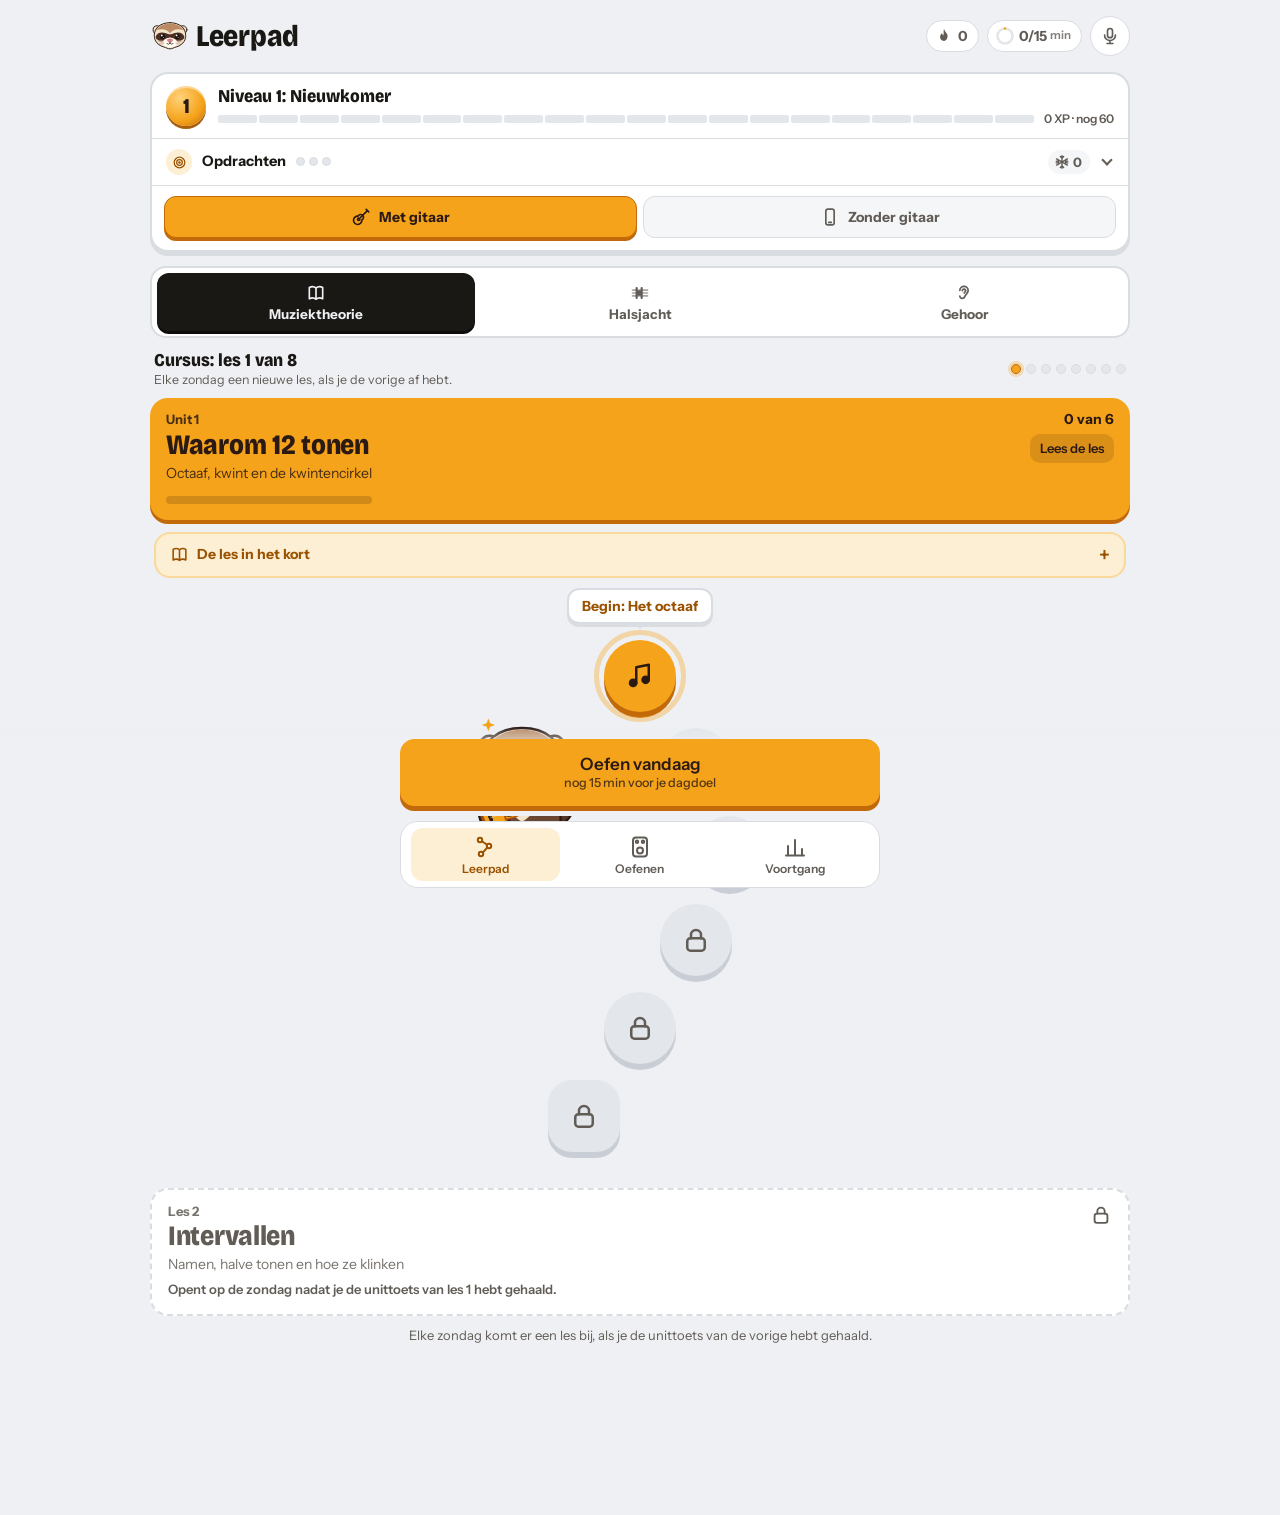
==== commit 2d1f09df: "Fretjacht 10: uitleg per stap en het leerpad Gehoor - Uitleg per stap: elke stap van een les begint " ====
--- a/index.html
+++ b/index.html
@@ -672,7 +672,7 @@
 .pd-eyebrow { font: 700 13px/1.25 var(--body); opacity: .85; }
 .pd-name { font: 800 semi-condensed 22px/1.02 var(--display); letter-spacing: -.01em; overflow-wrap: anywhere; }
 .pd-sub { font: 500 13.5px/1.3 var(--body); opacity: .92; }
-.pd-stat { font: 600 12px/1.3 var(--body); opacity: .75; }
+.pd-stat { font: 600 12px/1.3 var(--body); opacity: .92; }
 .pd-switch { justify-self: center; width: 46px; height: 46px; border-radius: 50%; display: grid; place-items: center; color: #2B1A14; background: radial-gradient(circle at 40% 32%, #FFFFFF 0 12%, #DADEE3 40%, #8D949D 100%); box-shadow: 0 0 0 5px rgba(0, 0, 0, .17), 0 4px 0 5px rgba(0, 0, 0, .14); transition: transform .1s; }
 .pd-switch .ico { width: 16px; height: 16px; margin-left: 2px; }
 .pedal:active, .pedal.stomp { transform: translateY(3px); box-shadow: inset 0 1px 0 rgba(255, 255, 255, .3), inset 0 -2px 0 rgba(0, 0, 0, .16), 0 2px 0 var(--c-deep); }
@@ -957,7 +957,7 @@
 .tdots i { width: 10px; height: 10px; border-radius: 50%; background: var(--led-off); border: 1.5px solid var(--line); }
 .tdots i.done { background: var(--ok); border-color: var(--ok); }
 .tdots i.now { background: var(--accent); border-color: var(--accent-deep); box-shadow: 0 0 0 3px color-mix(in srgb, var(--accent) 28%, transparent); }
-.unit.hals .track { gap: 42px; padding-bottom: 46px; }
+.unit.lvl .track { gap: 42px; padding-bottom: 46px; }
 .node-lbl { position: absolute; left: 50%; top: calc(100% + 10px); transform: translateX(-50%); font: 700 13px/1 var(--body); color: var(--muted); white-space: nowrap; pointer-events: none; }
 .node-row:has(.node.next) .node-lbl, .node-row:has(.node.open) .node-lbl { color: var(--c-text, var(--accent-text)); }
 button.uh-link { border: 0; cursor: pointer; }
@@ -1044,6 +1044,7 @@
 .lc-ladder li.now { background: var(--accent); color: var(--accent-ink); border-color: var(--accent-deep); }
 .sc-best { margin: 4px 0 0; font: 600 13px/1.3 var(--body); opacity: .85; }
 .hals-row .progress span { background: #2D6BD4; }
+.gehoor-row .progress span { background: #7146D4; }
 
 /* ===================== Eén overzicht, reservekopie, hals om op te tikken ===================== */
 /* wat je verdiende: op het eindscherm van een les en na Oefen vandaag */
@@ -1182,6 +1183,39 @@
 .hub-other > summary small { margin-left: auto; font: 600 12.5px/1 var(--body); color: var(--muted); }
 .hub-other .pedals { padding: 0 12px 12px; }
 
+/* drie paden: Muziektheorie, Halsjacht en Gehoor */
+.track-switch.three { grid-template-columns: repeat(3, minmax(0, 1fr)); }
+.track-switch.three button { flex-direction: column; gap: 5px; padding: 10px 4px 9px; font-size: 13.5px; }
+.track-head.many .tdots { gap: 4px; }
+.track-head.many .tdots i { width: 9px; height: 9px; }
+
+/* pad Gehoor: luisteren, vergelijken en naspelen op toetsen */
+.ear-stage { display: flex; align-items: center; gap: 14px; }
+.ear-fret { flex: none; }
+.ear-fret svg { width: 92px; height: 92px; display: block; }
+.ear-play { display: inline-flex; align-items: center; gap: 10px; padding: 12px 22px 12px 12px; border-radius: 999px; border: 0; background: var(--accent); color: var(--accent-ink); font: 700 17px/1 var(--body); box-shadow: 0 4px 0 var(--accent-deep); }
+.ear-play .ear-ico { width: 38px; height: 38px; border-radius: 50%; display: grid; place-items: center; background: color-mix(in srgb, var(--accent-ink) 14%, transparent); }
+.ear-play .ico { width: 18px; height: 18px; margin-left: 2px; }
+.ear-play:active { transform: translateY(3px); box-shadow: 0 1px 0 var(--accent-deep); }
+.ear-play.on .ear-ico { animation: ear-pulse .9s ease-in-out infinite; }
+@keyframes ear-pulse { 50% { transform: scale(1.14); } }
+@media (prefers-reduced-motion: reduce) { .ear-play.on .ear-ico { animation: none; } }
+.ear-stage.compact .ear-play { padding: 8px 16px 8px 8px; font-size: 15px; }
+.ear-stage.compact .ear-ico { width: 32px; height: 32px; }
+.ear-row { display: flex; align-items: center; gap: 12px; flex-wrap: wrap; }
+.ear-row .slots { margin-top: 0; }
+.ear-pad { grid-template-columns: repeat(var(--cols, 14), minmax(0, 1fr)); gap: 7px 3px; }
+.ear-pad .key.acc { grid-row: 1; }
+.ear-pad .key.nat { grid-row: 2; min-height: 60px; font-size: 22px; }
+.ear-pad .key.acc { font-size: 15px; }
+.ear-pad .key.hit { background: var(--ok); border-color: var(--ok); color: var(--ok-ink); box-shadow: 0 4px 0 var(--shade-ok); }
+.ear-pad .key.miss { background: var(--bad); border-color: var(--bad); color: #FFFFFF; box-shadow: 0 4px 0 color-mix(in srgb, var(--bad) 65%, #000); animation: shake .35s; }
+.slot.more { border-style: dashed; color: var(--muted); }
+.ls-cmp { display: grid; grid-template-columns: repeat(2, minmax(0, 1fr)); gap: 8px; margin-top: 10px; }
+.ls-cmp button { display: flex; align-items: center; justify-content: center; gap: 6px; padding: 11px 8px; border-radius: 12px; font: 700 14px/1.15 var(--body); background: var(--surface); }
+.ls-cmp .ico { width: 17px; height: 17px; flex: none; }
+.ls-cmp .cmp-right { border-color: var(--ok); color: var(--ok); }
+
 </style>
 </head>
 <body data-view="path">
@@ -1199,7 +1233,7 @@
   <main id="view">
     <section class="boot">
       <h2>Fretjacht</h2>
-      <p>Leer de hals van je gitaar kennen. Een leerpad dat meeloopt met je muziektheorielessen, de Halsjacht om alle noten te leren zonder gitaar, en oefeningen die via je microfoon meeluisteren.</p>
+      <p>Leer de hals van je gitaar kennen. Een muziektheoriecursus met elke week een nieuwe les, de Halsjacht om alle noten te leren, en oefeningen die via je microfoon meeluisteren. Met of zonder gitaar.</p>
       <p>Je verzamelt XP, stijgt in niveau, houdt een reeks vast en verdient plectrums. Fouten komen terug na 1, 3 en 7 dagen, tot je ze kent.</p>
       <p class="boot-load">Even laden…</p>
     </section>
@@ -1417,6 +1451,9 @@
 }
 const sigText = n => (n === 0 ? 'geen kruisen of mollen' : n > 0 ? `${n} ${n === 1 ? 'kruis' : 'kruisen'}` : `${-n} ${n === -1 ? 'mol' : 'mollen'}`);
 const uniq = arr => Array.from(new Set(arr));
+// geheugensteuntjes: een liedje dat met het interval begint (Gehoortraining en het pad Gehoor)
+const IV_HINT = { 1: 'het thema van Jaws', 2: 'Vader Jacob', 3: 'de riff van Smoke on the Water', 4: 'When the Saints Go Marching In', 5: 'het begin van het Wilhelmus', 6: 'de tune van The Simpsons', 7: 'de lange tonen van Star Wars, of Altijd is Kortjakje ziek', 8: 'de sprong na het loopje aan het begin van The Entertainer', 9: 'My Bonnie Lies over the Ocean', 10: 'Somewhere uit West Side Story', 11: 'het begin van het refrein van Take On Me', 12: 'Somewhere over the Rainbow' };
+const CHORD_FEEL = { maj: 'helder en open', min: 'donker en weemoedig', dom7: 'bluesy: hij wil verder', maj7: 'zacht en dromerig', m7: 'zacht en soulvol', m7b5: 'donker en gespannen', dim: 'gespannen en onrustig', sus4: 'zwevend: hij wil oplossen' };
 const intervalByName = n => INTERVALS.find(i => i.name === n);
 // alle plekken van een toonhoogte binnen een fretbereik
 function positionsOf(midi, from, to) {
@@ -2230,7 +2267,7 @@
   const micCard = h('div', { class: 'card' }, h('p', { class: 'eyebrow', text: 'Microfoon' }),
     h('div', { class: 'set-grid' },
       h('div', { class: 'field' }, h('label', { class: 'lbl', for: 'gate' }, 'Drempel ', gateText), gate, lvl,
-        h('span', { class: 'help', text: 'Links reageert de app op zachte tonen, rechts negeert hij meer achtergrondgeluid. De zwarte streep is de drempel.' })),
+        h('span', { class: 'help', text: 'Links reageert de app op zachte tonen, rechts negeert hij meer achtergrondgeluid. De streep is de drempel.' })),
       h('div', { class: 'field' }, h('span', { class: 'lbl', text: 'Test' }), h('div', { class: 'heard-line big' }), h('button', { class: 'primary mic-btn', type: 'button', text: 'Start', onclick: () => (Engine.mic ? Engine.stopMic() : Engine.startMic()) }))));
   const strSeg = chips([0, 1, 2, 3, 4, 5].map(i => ({ value: i, label: `${STR_LETTER[i]}<small>${i + 1}</small>` })), s.strings.map(String), v => { s.strings = v.map(Number).sort(); save(); }, 1);
   const minSel = selectEl('minFret', Array.from({ length: MAX_FRET }, (_, i) => ({ value: i, label: String(i) })), s.minFret, v => { s.minFret = Number(v); if (s.maxFret <= s.minFret) { s.maxFret = s.minFret + 1; maxSel.value = String(s.maxFret); } save(); });
@@ -2266,7 +2303,7 @@
     h('div', { class: 'set-grid' },
       field('Dagdoel', seg([10, 15, 20, 30].map(n => ({ value: n, label: `${n} min` })), s.goal, v => { s.goal = Number(v); save(); Progress.renderTop(); }), 'Je reeks telt de dagen waarop je dit aantal minuten echt geoefend hebt.'),
       field('Oefenen', guitarSwitch(), 'Met gitaar speel je de noten en luistert de app mee. Zonder gitaar wordt elke speelopdracht een vraag op je telefoon. Je wisselt ook bovenaan Leerpad en Oefenen.'),
-      h('div', { class: 'field' }, h('span', { class: 'lbl', text: 'Muziektheoriecursus' }), h('span', { class: 'help', text: 'Elke zondag komt er een les bij in je leerpad, als je de unittoets van de vorige hebt gehaald. Elke les begint met uitleg.' }))));
+      h('div', { class: 'field' }, h('span', { class: 'lbl', text: 'Muziektheoriecursus' }), h('span', { class: 'help', text: 'Elke zondag komt er een les bij in je leerpad, als je de unittoets van de vorige hebt gehaald. Elke stap begint met de uitleg die erbij hoort.' }))));
   view.append(h('section', { class: 'settings-view' }, goalCard, micCard, rangeCard, ctlCard, scoreCard));
   UI.updateLevel(-120);
 }
@@ -2664,6 +2701,8 @@
   wrong: ['Net niet', 'Bijna!', 'Niet helemaal', 'Nog niet', 'Oei, net mis'],
   wrongAgain: ['Nog lastig', 'Deze is taai', 'Nog niet helemaal'],
   lift: ['Van fouten leer je het meest.', 'Zo onthoud je hem straks beter.', 'Even goed kijken, dan lukt hij de volgende keer.', 'Elke fout is een stapje vooruit.', 'Ook de beste gitaristen spelen weleens een valse noot.'],
+  // bij luistervragen en naspelen op gehoor
+  liftEar: ['Van fouten leer je het meest.', 'Zo onthoud je hem straks beter.', 'Luister nog eens goed, dan lukt hij de volgende keer.', 'Elke fout is een stapje vooruit.', 'Je oor went eraan. Hoe vaker je luistert, hoe makkelijker.'],
 };
 const STREAK_LINES = { 3: 'Drie op rij!', 5: 'Vijf op rij, lekker bezig!', 8: 'Acht op rij! Niet te stoppen.', 10: 'Tien op rij! Applaus.', 15: 'Vijftien op rij. Encore!', 20: 'Twintig op rij. Legendarisch!' };
 const Feedback = {
@@ -4417,8 +4456,7 @@
 });
 
 // ---------- Gehoortraining zonder gitaar ----------
-const IV_HINT = { 1: 'het thema van Jaws', 2: 'Vader Jacob', 3: 'de riff van Smoke on the Water', 4: 'When the Saints Go Marching In', 5: 'het begin van het Wilhelmus', 6: 'de tune van The Simpsons', 7: 'de lange tonen van Star Wars, of Altijd is Kortjakje ziek', 9: 'My Bonnie Lies over the Ocean', 10: 'Somewhere uit West Side Story', 12: 'Somewhere over the Rainbow' };
-const CHORD_FEEL = { maj: 'helder en open', min: 'donker en weemoedig', dom7: 'bluesy: hij wil verder', maj7: 'zacht en dromerig', m7: 'zacht en soulvol', m7b5: 'donker en gespannen', dim: 'gespannen en onrustig', sus4: 'zwevend: hij wil oplossen' };
+// (geheugensteuntjes IV_HINT en klankkleuren CHORD_FEEL: zie 01b-theory2.js, ook voor het pad Gehoor)
 const earName = k => (k.startsWith('iv-') ? (INTERVALS.find(i => i.semis === Number(k.slice(3))) || {}).name || k : CHORDS[k.slice(3)] ? CHORDS[k.slice(3)].name : k);
 registerMode({
   id: 'earq', group: 'gehoor', title: 'Gehoortraining', desc: 'Intervallen en akkoorden herkennen, zonder gitaar', noMic: true,
@@ -4703,9 +4741,16 @@
 //  tap:   { prompt, sub, from, to, marks[], valid[{s,f}], explain }
 //  play:  { prompt, sub, big, steps[{k:'pc'|'rel'|'set', ...}], neck?, hint?, explain? }
 //  learn, name, tapall: zie de Halsjacht (11b-hals.js)
+const isNoteName = s => /^[A-G](♯|♭|𝄪|𝄫)?$/.test(s);
 function mc(skill, prompt, correct, distractors, explain, sub) {
   const c = String(correct);
-  const ds = shuffle(uniq(distractors.map(String)).filter(d => d !== c)).slice(0, 3);
+  let ds = uniq(distractors.map(String)).filter(d => d !== c);
+  // noten: nooit twee opties die hetzelfde klinken (A♯ en B♭); de gewone naam gaat voor
+  if (isNoteName(c) && ds.every(isNoteName)) {
+    const seen = new Set([pcOf(c)]);
+    ds = ds.sort((a, b) => isSimple(parseName(b)) - isSimple(parseName(a))).filter(d => !seen.has(pcOf(d)) && seen.add(pcOf(d)));
+  }
+  ds = shuffle(ds).slice(0, 3);
   const options = shuffle([c, ...ds]);
   return { type: 'mc', skill, prompt, sub, options, answer: options.indexOf(c), explain };
 }
@@ -4729,14 +4774,24 @@
   for (const acc of [-1, 0, 1]) if (acc !== sp.acc) out.push(LETTERS[sp.li] + ACC_SYM[acc]);
   const pc = spPc(sp);
   out.push(pcName(pc + 1, 'sharps'), pcName(pc - 1, 'flats'), pcName(pc + 2, 'sharps'), pcName(pc - 2, 'flats'));
-  return uniq(out).filter(n => n !== name && pcOf(n) !== pc);
-}
+  // één naam per toonhoogte: E♯ en F klinken hetzelfde, dan alleen de gewone naam
+  const seen = new Set();
+  return uniq(out).filter(n => n !== name && pcOf(n) !== pc).sort((a, b) => isSimple(parseName(b)) - isSimple(parseName(a)))
+    .filter(n => !seen.has(pcOf(n)) && seen.add(pcOf(n)));
+}
+// de naam van een grondtoon (kruis of mol) waarbij de toon erboven ook een gewone naam heeft: E♭ met grote terts G, niet D♯ met F𝄪
+function rootName(m, steps, semis) {
+  const names = uniq([SHARP_NAMES[mod12(m)], FLAT_NAMES[mod12(m)]]);
+  return (steps != null && names.find(n => isSimple(spellFrom(parseName(n), steps, semis)))) || names[0];
+}
+// de toon een interval boven root, met de goede letter; lukt dat niet met een gewone naam (B plus tritonus), dan de naam met een kruis
+const ivTarget = (root, steps, semis) => { const sp = spellFrom(parseName(root), steps, semis); return isSimple(sp) ? spName(sp) : pcName(pcOf(root) + semis, 'sharps'); };
 // grondtoon op de hals voor tikvragen: lage snaren, frets 1..8, met minstens één doel binnen 0..12
-function rootSpot(semis, strings) {
+function rootSpot(semis, strings, steps) {
   for (let i = 0; i < 80; i++) {
     const s = pick(strings || [5, 4, 3]), f = 1 + Math.floor(Math.random() * 8), m = OPEN[s] + f;
     const valid = positionsOf(m + semis, 0, 12).filter(p => !(p.s === s && p.f === f));
-    if (valid.length) return { s, f, m, valid, name: pcName(m, 'sharps') };
+    if (valid.length) return { s, f, m, valid, name: rootName(m, steps, semis) };
   }
   return { s: 5, f: 5, m: 45, valid: positionsOf(45 + semis, 0, 12), name: 'A' };
 }
@@ -4753,7 +4808,7 @@
   fifthSemis: () => mc('fifth-semis', 'Hoeveel halve tonen is een reine kwint?', '7', ['5', '6', '8'], 'Een reine kwint is 7 halve tonen, bijvoorbeeld van A naar E.'),
   fifthAbove: () => {
     const r = pick(SIMPLE_ROOTS), c = nm(r, 4, 7);
-    return mc('fifth-above', `Wat is de kwint boven ${r}?`, c, [nm(r, 3, 5), nm(r, 5, 9), nm(r, 2, 4), nm(r, 4, 6)], `Tel 7 halve tonen omhoog: ${r} → ${c}. Op de hals: één snaar hoger en 2 frets verder (vanaf de G-snaar 3).`);
+    return mc('fifth-above', `Wat is de kwint boven ${r}?`, c, [nm(r, 3, 5), nm(r, 5, 9), nm(r, 2, 4), nm(r, 1, 2)], `Tel 7 halve tonen omhoog: ${r} → ${c}. Op de hals: één snaar hoger en 2 frets verder (vanaf de G-snaar 3).`);
   },
   powerNotes: () => {
     const r = pick(['E', 'A', 'D', 'G', 'C', 'F']), fifth = nm(r, 4, 7);
@@ -4792,13 +4847,16 @@
   fretShorter: () => mc('fret-shorter', 'Hoeveel korter maakt elke fret de trillende snaar ongeveer?', '6%', ['1%', '12%', '25%'], 'Elke halve toon is een verhouding van ongeveer 1,06. Daarom maakt elke fret de snaar ongeveer 6% korter, en liggen de frets richting de body steeds dichter bij elkaar.'),
   equalTemp: () => mc('equal-temp', 'Wat doet de gelijkzwevende stemming?', 'Het foutje van de kwintencirkel over alle 12 stappen verdelen', ['Alle kwinten precies zuiver maken', 'De kwint weglaten uit de toonladder', 'Alleen de open snaren stemmen'], 'Twaalf zuivere kwinten zijn iets meer dan 7 octaven. Door dat verschil over alle 12 stappen te verdelen kun je in elke toonsoort spelen.'),
   comma: () => mc('comma', 'Twaalf zuivere kwinten op elkaar zijn…', 'iets meer dan 7 octaven', ['precies 7 octaven', 'precies 12 octaven', 'iets minder dan 6 octaven'], '1,5¹² ≈ 129,7 en 2⁷ = 128. Dat kleine verschil heet de komma van Pythagoras.'),
+  twelveWhy: () => mc('twelve-why', 'Waarom heeft een octaaf twaalf halve tonen?', 'Twaalf kwinten op elkaar komen bijna uit op zeven octaven', ['De majeurtoonladder heeft twaalf tonen', 'Een snaar heeft twaalf boventonen', 'Een kwint is twaalf halve tonen'], 'Ga vanaf C twaalf keer een kwint omhoog en je bent bijna precies terug bij C, zeven octaven hoger. Onderweg kom je elke toon één keer tegen: twaalf tonen.'),
+  equalFifth: () => mc('equal-fifth', 'Wat hoor je van de gelijkzwevende stemming als je een kwint speelt?', 'Bijna niets: de kwint is een fractie te klein', ['De kwint klinkt duidelijk vals', 'De kwint is precies 3:2', 'Dat je maar in één toonsoort kunt spelen'], 'Het foutje van de kwintencirkel is over alle twaalf stappen verdeeld. Elke kwint is daardoor een heel klein beetje te klein, maar dat hoor je niet. Zo kun je in elke toonsoort spelen.'),
+  semitoneRatio: () => mc('semitone-ratio', 'Elke fret is een halve toon hoger. Met hoeveel gaat de trilling dan omhoog?', 'ongeveer × 1,06', ['× 1,5', '× 2', 'ongeveer × 1,25'], 'Elke halve toon is dezelfde verhouding: ongeveer 1,06. Twaalf van die stappen achter elkaar geven precies 2, het octaaf.'),
   tapOctave: () => {
     const r = rootSpot(12);
     return tapItem('tap-octave', 'Tik dezelfde noot een octaaf hoger', { sub: `De ${r.name} is gemarkeerd.`, marks: [{ s: r.s, f: r.f, kind: 'todo root', label: r.name }], valid: r.valid, explain: 'Een octaaf hoger ligt twee snaren hoger en twee frets verder (over de B-snaar heen: drie), of 12 frets verder op dezelfde snaar.' });
   },
   tapFifth: () => {
-    const r = rootSpot(7, [5, 4, 3, 2]);
-    return tapItem('tap-fifth', 'Tik de kwint boven deze noot', { sub: `De ${r.name} is gemarkeerd.`, marks: [{ s: r.s, f: r.f, kind: 'todo root', label: r.name }], valid: r.valid, explain: `De kwint boven ${r.name} is ${pcName(r.m + 7, 'sharps')}: één snaar hoger en 2 frets verder (vanaf de G-snaar 3).` });
+    const r = rootSpot(7, [5, 4, 3, 2], 4);
+    return tapItem('tap-fifth', 'Tik de kwint boven deze noot', { sub: `De ${r.name} is gemarkeerd.`, marks: [{ s: r.s, f: r.f, kind: 'todo root', label: r.name }], valid: r.valid, explain: `De kwint boven ${r.name} is ${ivTarget(r.name, 4, 7)}: één snaar hoger en 2 frets verder (vanaf de G-snaar 3).` });
   },
   playOctave: () => {
     const r = pick(['A', 'E', 'D', 'G', 'C']);
@@ -4838,8 +4896,8 @@
     return G.ivSemis(set);
   },
   ivTap: set => {
-    const iv = ivPick(set), r = rootSpot(iv.semis, iv.semis >= 8 ? [5, 4] : [5, 4, 3]);
-    return tapItem('iv-tap-' + iv.semis, `Tik ${ivArt(iv)} ${iv.name} boven deze noot`, { sub: `De ${r.name} is gemarkeerd.`, marks: [{ s: r.s, f: r.f, kind: 'todo root', label: r.name }], valid: r.valid, explain: `${ivArt(iv) === 'het' ? 'Het' : 'De'} ${iv.name} boven ${r.name} is ${pcName(r.m + iv.semis, 'sharps')}. ${shapeText(iv.semis, true)}` });
+    const iv = ivPick(set), r = rootSpot(iv.semis, iv.semis >= 8 ? [5, 4] : [5, 4, 3], iv.steps);
+    return tapItem('iv-tap-' + iv.semis, `Tik ${ivArt(iv)} ${iv.name} boven deze noot`, { sub: `De ${r.name} is gemarkeerd.`, marks: [{ s: r.s, f: r.f, kind: 'todo root', label: r.name }], valid: r.valid, explain: `${ivArt(iv) === 'het' ? 'Het' : 'De'} ${iv.name} boven ${r.name} is ${ivTarget(r.name, iv.steps, iv.semis)}. ${shapeText(iv.semis, true)}` });
   },
   ivPlay: set => {
     for (let t = 0; t < 30; t++) {
@@ -4850,30 +4908,82 @@
     return G.playFifth();
   },
   ivThirds: () => mc('iv-thirds', 'Wat is het verschil tussen een kleine en een grote terts?', 'Eén halve toon', ['Een hele toon', 'Twee halve tonen', 'Er is geen verschil, alleen de naam'], 'Kleine terts = 3 halve tonen, grote terts = 4. Die ene halve toon bepaalt of iets mineur of majeur klinkt.'),
-  ivInvert: () => pick([
-    () => mc('iv-sum', 'Een kwart en een kwint op elkaar is samen…', 'een octaaf', ['een sext', 'een septiem', 'twee kwinten'], '5 + 7 = 12 halve tonen: een octaaf. Daarom is een kwart omhoog dezelfde noot als een kwint omlaag.'),
-    () => mc('iv-inv', 'Een grote terts omhoog en … omhoog vormen samen een octaaf.', 'een kleine sext', ['een kleine terts', 'een kwint', 'een grote sext'], '4 + 8 = 12. Intervallen die samen een octaaf vormen heten elkaars omkering.'),
-  ])(),
+  // de omkering: samen een octaaf (4 + 8 = 12)
+  ivInvert: () => {
+    const semis = pick([1, 2, 3, 4, 5, 8, 9]), a = INTERVALS.find(i => i.semis === semis), b = INTERVALS.find(i => i.semis === 12 - semis);
+    const others = INTERVALS.filter(i => i !== a && i !== b && i.semis !== 12 && Math.abs(i.semis - b.semis) <= 3).map(i => i.name);
+    return mc('iv-inv-' + semis, `Wat is de omkering van ${ivArt(a)} ${a.name}?`, b.name, others, `${semis} + ${12 - semis} = 12 halve tonen: samen een octaaf. ${semis === 5 ? 'Rein blijft rein.' : 'Klein wordt groot en groot wordt klein.'} Een ${a.name} omhoog is dezelfde noot als een ${b.name} omlaag.`);
+  },
+  // tel de letters: van D naar A is D, E, F, G, A: vijf letters, een kwint
+  ivNumber: () => {
+    const names = ['secunde', 'terts', 'kwart', 'kwint', 'sext', 'septiem', 'octaaf'];
+    for (let t = 0; t < 30; t++) {
+      const a = Math.floor(Math.random() * 7), n = 1 + Math.floor(Math.random() * 7), letters = Array.from({ length: n + 1 }, (_, k) => LETTERS[(a + k) % 7]);
+      if (mod12(LETTER_PC[(a + n) % 7] - LETTER_PC[a]) === 6) continue;   // F–B en B–F: dat is de tritonus
+      const ans = names[n - 1];
+      return mc('iv-number', `Van ${letters[0]} omhoog naar ${letters[n]}: wat voor interval is dat?`, ans, names.filter(x => x !== ans), `Tel de letters: ${letters.join(', ')}. Dat zijn er ${n + 1}, dus een ${ans}.`, 'Tel de letters, met de eerste en de laatste erbij');
+    }
+    return G.ivSemis(ALL_SEMIS);
+  },
+  reinWhich: () => mc('rein-which', 'Welke intervallen heten rein?', 'kwart, kwint en octaaf', ['terts, sext en septiem', 'secunde, terts en kwart', 'alleen het octaaf'], 'Kwart, kwint en octaaf klinken zo stabiel dat er maar één goede maat van bestaat. Tertsen, sexten, septiemen en secunden zijn er in klein en groot.'),
+  tritone: () => mc('tritone', 'Welk interval ligt precies tussen de reine kwart en de reine kwint?', 'de tritonus', ['de grote terts', 'de kleine sext', 'het octaaf'], 'De tritonus is 6 halve tonen, drie hele tonen: precies tussen de kwart (5) en de kwint (7). Hij klinkt onrustig en wil ergens heen.'),
+  // de vorm van een interval op de hals, vanaf de lage E- of A-snaar
+  ivShape: () => {
+    const shapes = { 3: 'één snaar hoger, twee frets terug', 4: 'één snaar hoger, één fret terug', 5: 'één snaar hoger, zelfde fret', 7: 'één snaar hoger, twee frets verder', 12: 'twee snaren hoger, twee frets verder' };
+    const semis = Number(pick(Object.keys(shapes))), iv = INTERVALS.find(i => i.semis === semis), ans = shapes[semis];
+    return mc('iv-shape-' + semis, `Welke vorm heeft ${ivArt(iv)} ${iv.name} op de hals?`, ans, Object.values(shapes).filter(s => s !== ans), `${ivArt(iv) === 'het' ? 'Het' : 'De'} ${iv.name}: ${ans}. Gaat de vorm over de B-snaar heen, dan schuift hij één fret op.`, 'Vanaf een noot op de lage E- of A-snaar');
+  },
 
   // ---- unit 3: majeurtoonladder ----
   majPattern: () => mc('maj-pattern', 'Wat is het patroon van een majeurtoonladder?', 'H H h H H H h', ['H h H H h H H', 'H H H h H H h', 'h H H H h H H'], 'Hele, hele, halve, hele, hele, hele, halve toon. De halve tonen zitten tussen trap 3–4 en 7–8.', 'H = hele toon, h = halve toon'),
   majHalf: () => mc('maj-half', 'Tussen welke trappen van majeur zitten de halve toonafstanden?', '3–4 en 7–8', ['2–3 en 6–7', '4–5 en 7–8', '1–2 en 5–6'], 'In C majeur: E–F (trap 3–4) en B–C (trap 7–8). Daar zitten op de piano geen zwarte toetsen tussen.'),
-  majNotes: () => {
-    const key = pick(['C', 'G', 'D', 'A', 'F', 'B♭', 'E']), tones = scaleTones('major', key).map(t => t.name);
+  majNotes: keys => {
+    const key = pick(keys || ['C', 'G', 'D', 'A', 'F', 'B♭', 'E']), tones = scaleTones('major', key).map(t => t.name);
     return multi('maj-notes', `Tik alle noten van ${key} majeur`, noteChips(tones, key, MAJOR_SIG[key] < 0, 4), tones, `${key} majeur: ${tones.join(' ')}.`);
   },
-  majDegree: () => {
-    const key = pick(['C', 'G', 'D', 'A', 'F', 'B♭']), tones = scaleTones('major', key), d = 2 + Math.floor(Math.random() * 6);
+  majCount: () => mc('maj-count', 'Hoeveel verschillende tonen heeft een majeurtoonladder?', '7', ['5', '8', '12'], 'Zeven: in C majeur C D E F G A B. De achtste toon is weer C, een octaaf hoger.'),
+  // hele of halve stap tussen twee buren in de toonladder; help: het patroon erbij
+  majStep: (keys, help) => {
+    const key = pick(keys || ['C', 'G', 'D', 'F', 'A']), t = scaleTones('major', key), d = Math.floor(Math.random() * 7);
+    const a = t[d], b = t[(d + 1) % 7], half = mod12(b.pc - a.pc) === 1;
+    return mc('maj-step', `In ${key} majeur: is de stap van ${a.name} naar ${b.name} een hele of een halve toon?`, half ? 'een halve toon' : 'een hele toon', [half ? 'een hele toon' : 'een halve toon'], `${a.name} is trap ${d + 1} en ${b.name} trap ${d + 2}. ${half ? 'Tussen trap 3 en 4 en tussen trap 7 en 8 zit een halve toon.' : 'Alleen tussen trap 3 en 4 en tussen trap 7 en 8 zit een halve toon; hier is het een hele.'}`, help ? 'Het patroon: H H h H H H h' : undefined);
+  },
+  majHalfPair: keys => {
+    const key = pick(keys || ['C', 'G', 'D', 'F', 'A']), t = scaleTones('major', key).map(x => x.name);
+    const pair = (a, b, c, d) => `${t[a]}–${t[b]} en ${t[c]}–${t[d]}`;
+    return mc('maj-half-pair', `Tussen welke tonen van ${key} majeur zitten de halve stappen?`, pair(2, 3, 6, 0), [pair(0, 1, 4, 5), pair(1, 2, 5, 6), pair(3, 4, 6, 0), pair(2, 3, 5, 6)], `Tussen trap 3 en 4 (${t[2]}–${t[3]}) en tussen trap 7 en 8 (${t[6]}–${t[0]}).`);
+  },
+  leadingNote: () => {
+    const key = pick(['C', 'G', 'D', 'A', 'F', 'E']), t = scaleTones('major', key), ans = t[6].name;
+    return mc('leading-note', `Wat is de leidtoon van ${key} majeur?`, ans, [t[5].name, t[1].name, nm(key, 6, 10), t[4].name], `De leidtoon is trap 7. In ${key} majeur is dat ${ans}, een halve toon onder ${key}.`);
+  },
+  dominantNote: () => {
+    const key = pick(['C', 'G', 'D', 'A', 'F', 'E']), t = scaleTones('major', key), ans = t[4].name;
+    return mc('dominant-note', `Welke toon is de dominant van ${key} majeur?`, ans, [t[3].name, t[5].name, t[2].name], `De dominant is trap 5. In ${key} majeur is dat ${ans}.`);
+  },
+  stableDegrees: () => mc('stable-degrees', 'Welke trappen vormen samen met trap 1 het majeurakkoord?', '3 en 5', ['2 en 4', '4 en 5', '5 en 7'], 'Trap 1, 3 en 5 passen stevig bij elkaar. In C majeur zijn dat C, E en G: het C-akkoord.'),
+  songEnd: () => mc('song-end', 'Op welke toon eindigt het refrein van een nummer vaak?', 'Trap 1, de grondtoon', ['Trap 7, de leidtoon', 'Trap 4', 'Trap 2'], 'Op trap 1 komt een nummer thuis. Daarom eindigen veel refreinen op de grondtoon.'),
+  majChange: () => {
+    const c = pick([{ key: 'G', ans: 'F wordt F♯' }, { key: 'F', ans: 'B wordt B♭' }]);
+    return mc('maj-change', `Je begint de majeurtoonladder op ${c.key}. Welke toon pas je aan om het patroon te houden?`, c.ans, ['F wordt F♯', 'B wordt B♭', 'C wordt C♯', 'E wordt E♭'], `${c.key} majeur: ${scaleTones('major', c.key).map(x => x.name).join(' ')}. Alleen zo klopt H H h H H H h.`);
+  },
+  playLeading: () => {
+    const key = pick(['C', 'G', 'D', 'A', 'E']), t = scaleTones('major', key)[6];
+    return playItem('play-leading', `Speel de leidtoon van ${key} majeur`, { big: '7', sub: `in ${key} majeur`, steps: [{ k: 'pc', pc: t.pc, name: t.name }], hint: `Trap 7 is ${t.name}, een halve toon onder ${key}.` });
+  },
+  majDegree: keys => {
+    const key = pick(keys || ['C', 'G', 'D', 'A', 'F', 'B♭']), tones = scaleTones('major', key), d = 2 + Math.floor(Math.random() * 6);
     return mc('maj-degree', `Wat is trap ${d} in ${key} majeur?`, tones[d - 1].name, tones.map(t => t.name).filter((n, i) => i !== d - 1), `${key} majeur: ${tones.map((t, i) => `${i + 1}=${t.name}`).join(' ')}.`);
   },
-  majWhich: () => {
-    const key = pick(['C', 'G', 'D', 'A', 'F', 'B♭']), tones = scaleTones('major', key), d = 2 + Math.floor(Math.random() * 6);
+  majWhich: keys => {
+    const key = pick(keys || ['C', 'G', 'D', 'A', 'F', 'B♭']), tones = scaleTones('major', key), d = 2 + Math.floor(Math.random() * 6);
     return mc('maj-which', `Welke trap is ${tones[d - 1].name} in ${key} majeur?`, String(d), ['2', '3', '4', '5', '6', '7'], `${key} majeur: ${tones.map((t, i) => `${i + 1}=${t.name}`).join(' ')}.`);
   },
   leading: () => mc('leading', 'Welke trap heet de leidtoon, omdat hij zo sterk naar de grondtoon trekt?', '7', ['2', '4', '5'], 'Trap 7 ligt een halve toon onder de grondtoon en wil daar graag heen. Daarom heet hij de leidtoon.'),
-  playDegree: () => {
-    const key = pick(['C', 'G', 'D', 'A', 'F']), tones = scaleTones('major', key), d = 2 + Math.floor(Math.random() * 6), t = tones[d - 1];
-    return playItem('play-degree', `Speel trap ${d} in ${key} majeur`, { big: `trap ${d}`, sub: `in ${key} majeur`, steps: [{ k: 'pc', pc: t.pc, name: t.name }], hint: `Het is ${t.name}. ${key} majeur: ${tones.map(x => x.name).join(' ')}.` });
+  playDegree: keys => {
+    const key = pick(keys || ['C', 'G', 'D', 'A', 'F']), tones = scaleTones('major', key), d = 2 + Math.floor(Math.random() * 6), t = tones[d - 1];
+    // keys: zonder gitaar wordt dit een vraag over dezelfde toonsoorten
+    return playItem('play-degree', `Speel trap ${d} in ${key} majeur`, { big: `trap ${d}`, sub: `in ${key} majeur`, steps: [{ k: 'pc', pc: t.pc, name: t.name }], hint: `Het is ${t.name}. ${key} majeur: ${tones.map(x => x.name).join(' ')}.`, keys: keys || undefined });
   },
   playScale: (scale, key) => {
     const tones = scaleTones(scale, key), box = scaleBox(scale, key, 1);
@@ -4896,6 +5006,25 @@
   },
   sharpOrder: () => mc('sharp-order', 'In welke volgorde komen de kruisen erbij?', 'F C G D A E B', ['C G D A E B F', 'B E A D G C F', 'F G A B C D E'], 'Elke volgende toonsoort met kruisen ligt een kwint hoger en krijgt er één kruis bij: F♯, C♯, G♯, D♯, A♯, E♯, B♯.'),
   flatOrder: () => mc('flat-order', 'In welke volgorde komen de mollen erbij?', 'B E A D G C F', ['F C G D A E B', 'E A D G C F B', 'B A G F E D C'], 'De mollen komen er in omgekeerde volgorde bij: B♭, E♭, A♭, D♭, G♭, C♭, F♭.'),
+  keyDef: () => mc('key-def', 'Wat vertelt een toonsoort je?', 'Welke toon thuis is en welke zeven tonen je gebruikt', ['Hoe snel je speelt', 'Op welke snaren je speelt', 'Alleen met welk akkoord je begint'], 'Een nummer in G majeur gebruikt de tonen van de G-majeurtoonladder en komt thuis op G.'),
+  newSharp: () => {
+    const i = 1 + Math.floor(Math.random() * 5), from = CIRCLE_UP[i - 1], to = CIRCLE_UP[i], ans = SHARP_ORDER[i - 1];
+    return mc('new-sharp', `Van ${from} majeur ga je een kwint omhoog naar ${to} majeur. Welk kruis komt erbij?`, ans, SHARP_ORDER.slice(0, 6).filter(x => x !== ans), `Het nieuwe kruis is trap 7 van ${to} majeur: ${ans}, een halve toon onder ${to}.`);
+  },
+  newFlat: () => {
+    const i = 1 + Math.floor(Math.random() * 4), from = CIRCLE_DOWN[i - 1], to = CIRCLE_DOWN[i], ans = FLAT_ORDER[i - 1];
+    return mc('new-flat', `Van ${from} majeur ga je een kwint omlaag naar ${to} majeur. Welke mol komt erbij?`, ans, FLAT_ORDER.slice(0, 6).filter(x => x !== ans), `De nieuwe mol is trap 4 van ${to} majeur: ${ans}.`);
+  },
+  // tik de voortekens van een toonsoort; de knoppen staan op lettervolgorde, niet in de volgorde van de voortekens
+  sigNotes: side => {
+    const flat = side === 'flat', key = pick(flat ? ['F', 'B♭', 'E♭', 'A♭'] : ['G', 'D', 'A', 'E']), n = Math.abs(MAJOR_SIG[key]);
+    const order = flat ? FLAT_ORDER : SHARP_ORDER, list = order.slice(0, n);
+    const choices = order.slice().sort((a, b) => LETTERS.indexOf(a[0]) - LETTERS.indexOf(b[0]));
+    return multi('sig-notes-' + side, `Tik ${flat ? 'de mollen' : 'de kruisen'} van ${key} majeur`, choices, list, `${key} majeur heeft ${sigText(MAJOR_SIG[key])}: ${list.join(' ')}. Ze komen er altijd in deze volgorde bij: ${flat ? 'B E A D G C F' : 'F C G D A E B'}.`);
+  },
+  circleDir: () => mc('circle-dir', 'Je gaat in de kwintencirkel één stap rechtsom. Wat gebeurt er?', 'Je gaat een kwint omhoog en er komt een kruis bij', ['Je gaat een kwint omlaag en er komt een kruis bij', 'Je gaat een halve toon omhoog en er komt een mol bij', 'Je komt bij de relatieve mineur'], 'Rechtsom gaat elke stap een kwint omhoog: C, G, D, A … en bij elke stap komt er een kruis bij. Linksom komt er een mol bij.'),
+  guitarKeys: () => mc('guitar-keys', 'Waarom liggen E, A, D en G zo lekker op de gitaar?', 'De belangrijkste tonen en akkoorden liggen op open snaren', ['Die toonsoorten hebben geen voortekens', 'Die toonsoorten hebben mollen', 'Daar liggen de frets verder uit elkaar'], 'De open snaren zijn E, A, D, G, B en E. In A majeur bijvoorbeeld zijn A, D en E (I, IV en V) allemaal open snaren én open akkoorden.'),
+  guitarHorns: () => mc('guitar-horns', 'In welke toonsoorten spelen blazers graag?', 'Met mollen, zoals F, B♭ en E♭', ['Met kruisen, zoals E, A en D', 'Alleen in C majeur', 'Alleen in mineur'], 'Trompet en saxofoon zijn gestemd in B♭ of E♭. Speel je met blazers, zoals in soul en jazz, dan kom je die toonsoorten vaker tegen.'),
   relMinor: () => {
     const key = pick(['C', 'G', 'D', 'A', 'F', 'B♭', 'E♭', 'E']), m = relMinorOf(key);
     return mc('rel-minor', `Wat is de relatieve mineur van ${key} majeur?`, m + 'm', [nm(key, 2, 4) + 'm', nm(key, 1, 2) + 'm', key + 'm', nm(key, 4, 7) + 'm'], `Trap 6 van ${key} majeur is ${m}. ${m} mineur heeft dezelfde voortekens als ${key} majeur.`);
@@ -4924,7 +5053,7 @@
   },
   harm7: () => {
     const key = pick(['A', 'E', 'D', 'G', 'C', 'B']), raised = nm(key, 6, 11), nat = nm(key, 6, 10);
-    return mc('harm7', `Welke noot wordt verhoogd in ${key} harmonisch mineur?`, raised, [nat, nm(key, 5, 9), nm(key, 2, 4), nm(key, 5, 8)], `Trap 7 gaat een halve toon omhoog: ${nat} wordt ${raised}. Zo krijg je weer een leidtoon naar ${key}.`);
+    return mc('harm7', `Trap 7 gaat omhoog in ${key} harmonisch mineur. Welke noot krijg je?`, raised, [nat, nm(key, 5, 9), nm(key, 2, 4), nm(key, 5, 8)], `Trap 7 gaat een halve toon omhoog: ${nat} wordt ${raised}. Zo krijg je weer een leidtoon naar ${key}.`);
   },
   melodic: () => mc('melodic', 'Wat is er anders aan melodisch mineur (omhoog)?', 'Trap 6 en 7 zijn verhoogd', ['Alleen trap 7 is verhoogd', 'Trap 3 is verhoogd', 'Er zijn maar vijf tonen'], 'Melodisch mineur verhoogt omhoog trap 6 en 7, zodat de grote sprong tussen 6 en 7 verdwijnt. Omlaag speel je vaak gewoon natuurlijk mineur.'),
   relMajor: () => {
@@ -4936,11 +5065,26 @@
     const key = pick(['A', 'E', 'D']), raised = nm(key, 6, 11);
     return playItem('play-harm7', `Speel de verhoogde 7e trap van ${key} harmonisch mineur`, { big: '7', sub: `${key} harmonisch mineur`, steps: [{ k: 'pc', pc: pcOf(raised), name: raised }], hint: `Het is ${raised}, een halve toon onder ${key}.` });
   },
+  minFlats: () => mc('min-flats', 'Welke trappen liggen in natuurlijk mineur een halve toon lager dan in majeur?', '3, 6 en 7', ['2, 3 en 4', '3, 5 en 7', '4, 6 en 7'], 'Vergelijk A majeur (A B C♯ D E F♯ G♯) met A mineur (A B C D E F G): de 3, de 6 en de 7 zakken een halve toon.'),
+  minPent: () => mc('min-pent', 'Welke twee trappen laat de mineurpentatoniek weg uit natuurlijk mineur?', '2 en 6', ['3 en 7', '4 en 5', '1 en 5'], 'Natuurlijk mineur is 1 2 ♭3 4 5 ♭6 ♭7. Zonder de 2 en de ♭6 hou je 1 ♭3 4 5 ♭7 over: de mineurpentatoniek.'),
+  harmV: () => {
+    const key = pick(['A', 'E', 'D']), t = scaleTones('minor', key), v = t[4].name;
+    return mc('harm-v', `Welk akkoord krijg je op trap 5 van ${key} harmonisch mineur?`, v, [v + 'm', t[3].name + 'm', t[2].name], `De verhoogde 7 maakt het akkoord op trap 5 majeur: ${v} in plaats van ${v}m. Dat trekt sterk naar ${key} mineur.`);
+  },
+  minKind: () => {
+    const key = pick(['A', 'E', 'D']), tones = scaleTones('minor', key).map(t => t.name), kind = pick(['natural', 'harmonic', 'melodic']);
+    if (kind !== 'natural') tones[6] = nm(key, 6, 11);
+    if (kind === 'melodic') tones[5] = nm(key, 5, 9);
+    const label = { natural: 'natuurlijk mineur', harmonic: 'harmonisch mineur', melodic: 'melodisch mineur' };
+    const why = kind === 'natural' ? 'Niets verhoogd: natuurlijk mineur.' : kind === 'harmonic' ? `Alleen trap 7 is verhoogd (${tones[6]}): harmonisch mineur.` : `Trap 6 en 7 zijn verhoogd (${tones[5]} en ${tones[6]}): melodisch mineur.`;
+    return mc('min-kind', 'Welke mineur is dit?', label[kind], Object.values(label), why, tones.concat([key]).join(' '));
+  },
 
   // ---- unit 6: akkoorden bouwen ----
-  triadFormula: () => {
-    const t = pick([{ k: 'maj', n: 'majeurakkoord', f: '1 3 5' }, { k: 'min', n: 'mineurakkoord', f: '1 ♭3 5' }, { k: 'dim', n: 'verminderd akkoord', f: '1 ♭3 ♭5' }, { k: 'sus4', n: 'sus4-akkoord', f: '1 4 5' }]);
-    return mc('triad-formula', `Uit welke trappen bestaat een ${t.n}?`, t.f, ['1 3 5', '1 ♭3 5', '1 ♭3 ♭5', '1 4 5', '1 3 ♯5'], 'Majeur 1 3 5, mineur 1 ♭3 5, verminderd 1 ♭3 ♭5, sus4 1 4 5.');
+  triadFormula: kinds => {
+    const all = [{ k: 'maj', n: 'majeurakkoord', f: '1 3 5' }, { k: 'min', n: 'mineurakkoord', f: '1 ♭3 5' }, { k: 'dim', n: 'verminderd akkoord', f: '1 ♭3 ♭5' }, { k: 'aug', n: 'overmatig akkoord', f: '1 3 ♯5' }, { k: 'sus4', n: 'sus4-akkoord', f: '1 4 5' }];
+    const t = pick(all.filter(x => (kinds || ['maj', 'min', 'dim', 'sus4']).includes(x.k)));
+    return mc('triad-formula', `Uit welke trappen bestaat een ${t.n}?`, t.f, ['1 3 5', '1 ♭3 5', '1 ♭3 ♭5', '1 4 5', '1 3 ♯5'], 'Majeur 1 3 5, mineur 1 ♭3 5, verminderd 1 ♭3 ♭5, overmatig 1 3 ♯5, sus4 1 4 5.');
   },
   chordNotes: types => {
     for (let i = 0; i < 40; i++) {
@@ -4956,13 +5100,31 @@
       const type = pick(types), root = pick(['C', 'D', 'E', 'F', 'G', 'A']);
       if (!chordOk(type, root)) continue;
       const names = chordTones(type, root).map(t => t.name).join(' ');
-      const alts = Object.keys(CHORDS).filter(k => k !== type && chordOk(k, root)).map(k => chordName(root, k));
+      // alleen akkoorden met evenveel tonen, anders verraadt het aantal het antwoord
+      const alts = Object.keys(CHORDS).filter(k => k !== type && chordOk(k, root) && CHORDS[k].tones.length === CHORDS[type].tones.length).map(k => chordName(root, k));
       return mc('which-chord', `Welk akkoord bestaat uit ${names}?`, chordName(root, type), alts, `${names} = ${chordName(root, type)}: ${CHORDS[type].name}.`);
     }
     return G.triadFormula();
   },
   seventhDiff: () => mc('seventh-diff', 'Wat is het verschil tussen Cmaj7 en C7?', 'De septiem: B in Cmaj7, B♭ in C7', ['De terts: E in Cmaj7, E♭ in C7', 'De kwint: G in Cmaj7, G♭ in C7', 'Er is geen verschil'], 'maj7 heeft een grote septiem (B), een dominant 7 een kleine septiem (B♭). Die kleine septiem geeft de onrustige, bluesy klank.'),
   thirdMakes: () => mc('third-makes', 'Welke toon maakt het verschil tussen C en Cm?', 'De terts: E of E♭', ['De grondtoon', 'De kwint: G of G♭', 'De septiem'], 'C = C E G, Cm = C E♭ G. Alleen de terts verschilt.'),
+  stackThirds: () => mc('stack-thirds', 'Hoe bouw je een drieklank?', 'Je stapelt twee tertsen op de grondtoon', ['Je stapelt twee kwinten op de grondtoon', 'Je neemt drie tonen naast elkaar uit de toonladder', 'Je neemt de grondtoon, de kwart en het octaaf'], 'Neem een toon, sla de volgende over en neem die daarna: C, (D), E, (F), G. Zo krijg je grondtoon, terts en kwint.'),
+  seventhFeel: () => {
+    const all = ['dominant 7 (C7)', 'groot 7 (Cmaj7)', 'mineur 7 (Cm7)', 'halfverminderd (Cm7♭5)'];
+    const q = pick([['bluesy en onaf, alsof het verder wil', 0], ['zacht en dromerig', 1], ['warm en soulvol', 2], ['donker en gespannen', 3]]);
+    return mc('seventh-feel', `Welk septiemakkoord klinkt ${q[0]}?`, all[q[1]], all, 'maj7 klinkt zacht en dromerig, 7 bluesy en onaf, m7 warm en soulvol, m7♭5 donker en gespannen.');
+  },
+  // akkoordnamen lezen: symbool naar naam, of andersom
+  chordSymbol: () => {
+    const triads = [['C', 'C majeur'], ['Cm', 'C mineur'], ['C°', 'C verminderd'], ['C+', 'C overmatig'], ['Csus4', 'C sus4']];
+    const sevens = [['Cmaj7', 'C groot 7'], ['C7', 'C dominant 7'], ['Cm7', 'C mineur 7'], ['Cm7♭5', 'C halfverminderd']];
+    const root = pick(['C', 'D', 'E', 'G', 'A']), seven = Math.random() < 0.6, group = seven ? sevens : triads, [sym, name] = pick(group);
+    const r = s => s.replace('C', root), toName = Math.random() < 0.5;
+    const pool = group.concat([pick(seven ? triads : sevens)]);
+    const why = `${r(sym)} is ${r(name)}. Een 7 zonder “maj” betekent een kleine septiem: ${r('C7')} heeft een kleine, ${r('Cmaj7')} een grote septiem.`;
+    return toName ? mc('chord-symbol', `Wat betekent ${r(sym)}?`, r(name), pool.map(x => r(x[1])), why)
+      : mc('chord-symbol', `Hoe schrijf je ${r(name)}?`, r(sym), pool.map(x => r(x[0])), why);
+  },
   playChordTones: types => {
     for (let i = 0; i < 40; i++) {
       const type = pick(types), root = pick(['E', 'A', 'D', 'G', 'C']);
@@ -4976,12 +5138,14 @@
   // ---- unit 7: akkoorden binnen een toonsoort ----
   diaQuality: () => {
     const d = 1 + Math.floor(Math.random() * 7), q = ['majeur', 'mineur', 'mineur', 'majeur', 'majeur', 'mineur', 'verminderd'][d - 1];
-    return mc('dia-quality', `Wat voor akkoord staat op trap ${d} in een majeurtoonsoort?`, q, ['majeur', 'mineur', 'verminderd'], 'In majeur: I ii iii IV V vi vii°. Hoofdletters zijn majeur, kleine letters mineur, ° is verminderd.');
-  },
-  diaChord: () => {
-    const key = pick(['C', 'G', 'D', 'A', 'F']), d = pick([2, 3, 4, 5, 6]), c = diatonic(key, false, d);
+    return mc('dia-quality', `Wat voor akkoord staat op trap ${d} in een majeurtoonsoort?`, q, ['majeur', 'mineur', 'verminderd'], 'In een majeurtoonsoort zijn de akkoorden op trap 1, 4 en 5 majeur, op trap 2, 3 en 6 mineur en op trap 7 verminderd.');
+  },
+  // byTrap: met trapnummers in plaats van Romeinse cijfers (die komen pas in stap 2)
+  diaChord: byTrap => {
+    const key = pick(['C', 'G', 'D', 'A', 'F']), d = pick([2, 3, 4, 5, 6]), c = diatonic(key, false, d), all = [1, 2, 3, 4, 5, 6, 7].map(x => diatonic(key, false, x));
     const alts = [1, 2, 3, 4, 5, 6].filter(x => x !== d).map(x => diatonic(key, false, x).name).concat([c.root + (c.type === 'min' ? '' : 'm')]);
-    return mc('dia-chord', `Wat is het ${c.roman}-akkoord in ${key} majeur?`, c.name, alts, `In ${key} majeur: ${[1, 2, 3, 4, 5, 6, 7].map(x => diatonic(key, false, x)).map(x => `${x.roman}=${x.name}`).join(' ')}.`);
+    return byTrap ? mc('dia-chord-trap', `Welk akkoord staat op trap ${d} in ${key} majeur?`, c.name, alts, `In ${key} majeur: ${all.map((x, i) => `${i + 1}=${x.name}`).join(' ')}.`)
+      : mc('dia-chord', `Wat is het ${c.roman}-akkoord in ${key} majeur?`, c.name, alts, `In ${key} majeur: ${all.map(x => `${x.roman}=${x.name}`).join(' ')}.`);
   },
   romanOf: () => {
     const key = pick(['C', 'G', 'D', 'A', 'F']), d = pick([2, 3, 4, 5, 6]), c = diatonic(key, false, d);
@@ -4996,13 +5160,47 @@
     return mc('v7', `Wat is het V7-akkoord in ${key} majeur?`, v + '7', [v + 'maj7', key + '7', v + 'm7', nm(key, 3, 5) + '7'], `Trap 5 in ${key} is ${v}. Met een kleine septiem erbij wordt dat ${v}7, het dominantseptiemakkoord.`);
   },
   whyV: () => mc('why-v', 'Waarom wil het V7-akkoord zo graag naar I?', 'De leidtoon in V7 wil een halve toon omhoog naar de grondtoon', ['Omdat het het hardste akkoord is', 'Omdat het altijd mineur is', 'Omdat er geen terts in zit'], 'In G7 zit B, de leidtoon van C. B wil naar C en F wil naar E: zo valt alles op zijn plek in C.'),
-  playDiaRoot: () => {
-    const key = pick(['C', 'G', 'D', 'A']), d = pick([2, 4, 5, 6]), c = diatonic(key, false, d);
+  playDiaRoot: ds => {
+    const key = pick(['C', 'G', 'D', 'A']), d = pick(ds || [2, 4, 5, 6]), c = diatonic(key, false, d);
     return playItem('play-dia-root', `Speel de grondtoon van het ${c.roman}-akkoord in ${key} majeur`, { big: c.roman, sub: `in ${key} majeur`, steps: [{ k: 'pc', pc: pcOf(c.root), name: c.root }], hint: `Het ${c.roman}-akkoord is ${c.name}.` });
   },
-  playDiaChord: () => {
-    const key = pick(['C', 'G', 'D', 'A']), d = pick([1, 4, 5, 6]), c = diatonic(key, false, d), tones = chordTones(c.type, c.root);
-    return playItem('play-dia-chord', `Speel de tonen van het ${c.roman}-akkoord in ${key} majeur`, { big: c.roman, sub: `in ${key} majeur, elke volgorde`, steps: [{ k: 'set', pcs: tones.map(t => t.pc), names: tones.map(t => t.name), labels: tones.map(t => t.label) }], hint: `${c.name}: ${tones.map(t => t.name).join(' ')}` });
+  playDiaChord: (ds, byTrap) => {
+    const key = pick(['C', 'G', 'D', 'A']), d = pick(ds || [1, 4, 5, 6]), c = diatonic(key, false, d), tones = chordTones(c.type, c.root);
+    const set = [{ k: 'set', pcs: tones.map(t => t.pc), names: tones.map(t => t.name), labels: tones.map(t => t.label) }], hint = `${c.name}: ${tones.map(t => t.name).join(' ')}`;
+    return byTrap ? playItem('play-dia-chord-trap', `Speel de tonen van het akkoord op trap ${d} in ${key} majeur`, { big: `trap ${d}`, sub: `in ${key} majeur, elke volgorde`, steps: set, hint })
+      : playItem('play-dia-chord', `Speel de tonen van het ${c.roman}-akkoord in ${key} majeur`, { big: c.roman, sub: `in ${key} majeur, elke volgorde`, steps: set, hint });
+  },
+  // de grondtoon van de subdominant of de dominant: zonder gitaar een vraag over de functies
+  playFunctionRoot: () => {
+    const key = pick(['C', 'G', 'D', 'A']), d = pick([4, 5]), c = diatonic(key, false, d), fn = FUNCTION_OF[d];
+    return playItem('play-function-root', `Speel de grondtoon van de ${fn} in ${key} majeur`, { big: c.roman, sub: `in ${key} majeur`, steps: [{ k: 'pc', pc: pcOf(c.root), name: c.root }], hint: `De ${fn} is het ${c.roman}-akkoord: ${c.name}.` });
+  },
+  romanCase: () => mc('roman-case', 'Wat betekent een kleine letter in een Romeins cijfer, zoals ii of vi?', 'Een mineurakkoord', ['Een majeurakkoord', 'Een verminderd akkoord', 'Een septiemakkoord'], 'Een hoofdletter is majeur (I, IV, V), een kleine letter mineur (ii, iii, vi) en ° verminderd (vii°).'),
+  substitute: () => {
+    const q = pick([{ q: 'Welk akkoord deelt twee tonen met I en klinkt als een donkere versie van thuis?', a: 'vi', o: ['ii', 'IV', 'V'] }, { q: 'Welk mineurakkoord kan het werk van IV doen?', a: 'ii', o: ['iii', 'vii°', 'V'] }]);
+    return mc('substitute', q.q, q.a, q.o, 'vi deelt twee tonen met I: in C delen Am en C de tonen C en E. ii deelt twee tonen met IV: Dm en F delen F en A.');
+  },
+  tritoneV7: () => {
+    const key = pick(['C', 'G', 'D', 'F']), t = scaleTones('major', key).map(x => x.name), v = t[4];
+    return mc('tritone-v7', `Welke twee tonen in ${v}7 vormen samen een tritonus?`, `${t[6]} en ${t[3]}`, [`${v} en ${t[1]}`, `${v} en ${t[6]}`, `${t[1]} en ${t[3]}`], `${v}7 is ${v} ${t[6]} ${t[1]} ${t[3]}. ${t[6]} en ${t[3]} liggen drie hele tonen uit elkaar: ${t[6]} wil omhoog naar ${key}, ${t[3]} zakt naar ${t[2]}.`);
+  },
+  playV7: () => {
+    const key = pick(['C', 'G', 'D', 'A']), v = scaleTones('major', key)[4].name, tones = chordTones('dom7', v);
+    return playItem('play-v7', `Speel de tonen van het V7-akkoord in ${key} majeur`, { big: 'V7', sub: `in ${key} majeur, elke volgorde`, steps: [{ k: 'set', pcs: tones.map(t => t.pc), names: tones.map(t => t.name), labels: tones.map(t => t.label) }], hint: `${v}7: ${tones.map(t => t.name).join(' ')}` });
+  },
+  minorDia: () => {
+    const key = pick(['A', 'E', 'D']), d = pick([1, 3, 4, 5, 6, 7]), c = diatonic(key, true, d);
+    const alts = [1, 3, 4, 5, 6, 7].filter(x => x !== d).map(x => diatonic(key, true, x).name).concat([c.type === 'min' ? c.root : c.root + 'm']);
+    return mc('minor-dia', `Wat is het ${c.roman}-akkoord in ${key} mineur?`, c.name, alts, `In ${key} mineur: ${[1, 2, 3, 4, 5, 6, 7].map(x => diatonic(key, true, x)).map(x => `${x.roman}=${x.name}`).join(' ')}.`);
+  },
+  rockProg: () => {
+    const key = pick(['A', 'E', 'D']), ch = [1, 7, 6].map(d => diatonic(key, true, d).name);
+    return mc('rock-prog', `Wat is i–VII–VI in ${key} mineur?`, ch.join(' – '), [[1, 6, 7], [1, 4, 5], [1, 3, 7]].map(ds => ds.map(d => diatonic(key, true, d).name).join(' – ')), `In ${key} mineur is i ${ch[0]}, VII ${ch[1]} en VI ${ch[2]}. Hoor het in All Along the Watchtower.`);
+  },
+  harmV7: () => mc('harm-v7', 'In A mineur hoor je op trap 5 vaak E of E7 in plaats van Em. Waarom?', 'Harmonisch mineur verhoogt trap 7, zo komt er een leidtoon in', ['Trap 5 is in mineur altijd majeur', 'Em past niet in A mineur', 'E is een open snaar'], 'In A harmonisch mineur wordt G een G♯. Het akkoord op trap 5 wordt E G♯ B: E majeur, met G♯ als leidtoon naar A.'),
+  playMinorRoot: () => {
+    const key = pick(['A', 'E', 'D']), d = pick([3, 4, 6, 7]), c = diatonic(key, true, d);
+    return playItem('play-minor-root', `Speel de grondtoon van het ${c.roman}-akkoord in ${key} mineur`, { big: c.roman, sub: `in ${key} mineur`, steps: [{ k: 'pc', pc: pcOf(c.root), name: c.root }], hint: `Het ${c.roman}-akkoord is ${c.name}.` });
   },
 
   // ---- unit 8: progressies ----
@@ -5026,10 +5224,21 @@
     const key = pick(['C', 'G', 'D', 'A']), ch = [1, 5, 6, 4].map(d => diatonic(key, false, d).name);
     return mc('prog-1564', `Wat is I–V–vi–IV in ${key} majeur?`, ch.join(' – '), [[1, 4, 6, 5], [1, 5, 3, 4], [6, 4, 1, 5]].map(ds => ds.map(d => diatonic(key, false, d).name).join(' – ')), `I–V–vi–IV in ${key}: ${ch.join(' – ')}. Een van de meest gebruikte akkoordenschema's in pop.`);
   },
-  playProg: () => {
-    const key = pick(['C', 'G', 'D', 'A', 'E']), prog = pick([[1, 4, 5], [2, 5, 1], [1, 5, 6, 4], [1, 6, 4, 5]]);
+  // grondtonen van een akkoordenschema; zonder gitaar een vraag over hetzelfde schema (skill play-prog-145 enz.)
+  playProg: progs => {
+    const key = pick(['C', 'G', 'D', 'A', 'E']), prog = pick(progs || [[1, 4, 5], [2, 5, 1], [1, 5, 6, 4], [1, 6, 4, 5]]);
     const ch = prog.map(d => diatonic(key, false, d));
-    return playItem('play-prog', `Speel de grondtonen van ${ch.map(c => c.roman).join('–')} in ${key} majeur`, { big: ch.map(c => c.roman).join('–'), sub: `in ${key} majeur`, steps: ch.map(c => ({ k: 'pc', pc: pcOf(c.root), name: c.root })), hint: ch.map(c => c.name).join(' – ') });
+    return playItem('play-prog-' + prog.join(''), `Speel de grondtonen van ${ch.map(c => c.roman).join('–')} in ${key} majeur`, { big: ch.map(c => c.roman).join('–'), sub: `in ${key} majeur`, steps: ch.map(c => ({ k: 'pc', pc: pcOf(c.root), name: c.root })), hint: ch.map(c => c.name).join(' – ') });
+  },
+  prog6415: () => {
+    const key = pick(['C', 'G', 'D', 'A']), ch = [6, 4, 1, 5].map(d => diatonic(key, false, d).name);
+    return mc('prog-6415', `Wat is vi–IV–I–V in ${key} majeur?`, ch.join(' – '), [[1, 5, 6, 4], [6, 5, 4, 1], [2, 4, 1, 5]].map(ds => ds.map(d => diatonic(key, false, d).name).join(' – ')), `vi–IV–I–V in ${key}: ${ch.join(' – ')}. Hetzelfde rondje als I–V–vi–IV, maar het begint op vi en klinkt daardoor donkerder.`);
+  },
+  whyWorks: () => mc('why-works', 'Waarom klinkt V7 naar I als thuiskomen?', 'V7 bouwt spanning op die in I oplost', ['V7 en I hebben geen enkele toon gemeen', 'I is altijd een mineurakkoord', 'V7 is altijd het laatste akkoord'], 'In V7 zit de leidtoon, die een halve toon omhoog wil naar de grondtoon. Spanning en ontspanning: dat is eigenlijk het hele verhaal van harmonie.'),
+  findHome: () => mc('find-home', 'Hoe vind je het I-akkoord van een nummer?', 'Kijk op welk akkoord het refrein eindigt', ['Het is altijd het eerste akkoord van het couplet', 'Het is het akkoord dat het snelst wisselt', 'Het is altijd een mineurakkoord'], 'Thuis is waar het refrein tot rust komt. Meestal is dat I, of i als het nummer in mineur staat.'),
+  progFunction: () => {
+    const q = pick([{ q: 'Het nummer gaat weg van huis, maar zonder veel spanning. Welk akkoord is dat waarschijnlijk?', a: 'IV' }, { q: 'Het voelt alsof het nummer naar huis wil. Welk akkoord is dat waarschijnlijk?', a: 'V' }, { q: 'Het refrein komt tot rust op dit akkoord. Welk akkoord is dat waarschijnlijk?', a: 'I' }]);
+    return mc('prog-function', q.q, q.a, ['I', 'IV', 'V', 'vi'], 'I is thuis, IV gaat op pad zonder veel spanning en V wil terug naar I.');
   },
 
   // ---- latere onderwerpen ----
@@ -5055,85 +5264,87 @@
 
 // ---------- Units ----------
 const ALL_SEMIS = INTERVALS.map(i => i.semis);
+// Elke stap begint met de kaartjes die bij die stap horen (step in 11c-course.js); daarna komen alleen
+// oefeningen over hetzelfde onderwerp. Een stap met gitaar speel je, zonder gitaar wordt hij tikken.
 const TOPICS = {
   'twelve-tones': {
     title: 'Waarom 12 tonen', subtitle: 'Octaaf, kwint en de kwintencirkel', drill: { mode: 'intervals', set: { set: [7, 12] } },
     nodes: [
-      { title: 'Het octaaf', gen: () => [G.octRatio(), G.octSemis(), G.tapOctave(), G.tapOctave(), G.playOctave(), G.playOctave()] },
-      { title: 'De kwint', gen: () => [G.fifthRatio(), G.fifthSemis(), G.fifthAbove(), G.fifthAbove(), G.tapFifth(), G.playFifth(), G.playFifth()] },
-      { title: 'Powerchords', gen: () => [G.powerNotes(), G.powerWhy(), G.powerNotes(), G.tapFifth(), G.playPower(), G.playPower()] },
+      { title: 'Het octaaf', gen: () => [G.octRatio(), G.octSemis(), G.harmonic3(), G.tapOctave(), G.playOctave(), G.playOctave()] },
+      { title: 'De kwint', gen: () => [G.fifthRatio(), G.fifthSemis(), G.fifthAbove(), G.tapFifth(), G.playFifth(), G.playFifth()] },
+      { title: 'Powerchords', gen: () => [G.powerNotes(), G.powerWhy(), G.powerNotes(), G.playPower(), G.playPower()] },
       { title: 'Kwinten stapelen', gen: () => [G.circleNext(), G.circleNext(), G.circleMissing(), G.stackFifths(), G.stackFifths(), G.enharmonic()] },
-      { title: 'Twaalf tonen', gen: () => [G.comma(), G.equalTemp(), G.fretShorter(), G.harmonic3(), G.enharmonic(), G.playFifth()] },
+      { title: 'De stemming', gen: () => [G.comma(), G.twelveWhy(), G.equalTemp(), G.equalFifth(), G.semitoneRatio(), G.fretShorter()] },
     ],
   },
   'intervals': {
     title: 'Intervallen', subtitle: 'Halve tonen tellen, namen en vormen op de hals', drill: { mode: 'intervals' },
     nodes: [
-      { title: 'Halve tonen tellen', gen: p => [G.ivSemis(p.set), G.ivSemis(p.set), G.ivSemis(p.set), G.ivName(p.set), G.ivName(p.set), G.ivThirds()] },
-      { title: 'Tertsen', gen: () => [G.ivAbove([3, 4]), G.ivAbove([3, 4]), G.ivName([3, 4]), G.ivTap([3, 4]), G.ivPlay([3, 4]), G.ivPlay([3, 4])] },
-      { title: 'Kwart, kwint, octaaf', gen: () => [G.ivAbove([5, 7]), G.ivInvert(), G.ivTap([5, 7, 12]), G.ivTap([5, 7]), G.ivPlay([5, 7]), G.ivPlay([5, 7, 12])] },
-      { title: 'Sexten en septiemen', gen: () => [G.ivSemis([8, 9, 10, 11]), G.ivSemis([8, 9, 10, 11]), G.ivAbove([8, 9, 10, 11]), G.ivAbove([9, 10]), G.ivTap([9, 10]), G.ivPlay([9, 10])] },
-      { title: 'Op de hals', gen: p => [G.ivTap(p.set), G.ivTap(p.set), G.ivTap(p.set), G.ivPlay(p.set), G.ivPlay(p.set), G.ivPlay(p.set)] },
+      { title: 'Halve tonen tellen', gen: p => [G.ivSemis(p.set), G.ivSemis(p.set), G.ivNumber(), G.ivNumber(), G.ivName(p.set), G.ivName(p.set)] },
+      { title: 'Tertsen', gen: () => [G.ivThirds(), G.ivAbove([3, 4]), G.ivAbove([3, 4]), G.ivName([3, 4]), G.ivTap([3, 4]), G.ivPlay([3, 4]), G.ivPlay([3, 4])] },
+      { title: 'Kwart, kwint, octaaf', gen: () => [G.reinWhich(), G.tritone(), G.ivAbove([5, 7]), G.ivTap([5, 7, 12]), G.ivTap([5, 7]), G.ivPlay([5, 7]), G.ivPlay([5, 7, 12])] },
+      { title: 'Sexten en septiemen', gen: () => [G.ivInvert(), G.ivInvert(), G.ivSemis([8, 9, 10, 11]), G.ivAbove([8, 9, 10, 11]), G.ivAbove([9, 10]), G.ivTap([9, 10]), G.ivPlay([9, 10])] },
+      { title: 'Op de hals', gen: p => [G.ivShape(), G.ivShape(), G.ivTap(p.set), G.ivTap(p.set), G.ivPlay(p.set), G.ivPlay(p.set)] },
     ],
   },
   'major-scale': {
     title: 'De majeurtoonladder', subtitle: 'Het patroon, de trappen en de leidtoon', drill: { mode: 'scales', set: { scale: 'major', root: 'G', box: 1 } },
     nodes: [
-      { title: 'Het patroon', gen: () => [G.majPattern(), G.majHalf(), G.majDegree(), G.majWhich(), G.leading()] },
-      { title: 'Noten van een toonladder', gen: () => [G.majNotes(), G.majNotes(), G.majNotes(), G.majDegree()] },
-      { title: 'Trappen', gen: () => [G.majDegree(), G.majDegree(), G.majWhich(), G.majWhich(), G.playDegree(), G.playDegree()] },
-      { title: 'Speel de toonladder', gen: () => [G.playScale('major', pick(['C', 'G', 'D'])), G.playScale('major', pick(['A', 'F', 'G'])), G.majNotes()] },
-      { title: 'Trappen op de hals', gen: () => [G.playDegree(), G.playDegree(), G.playDegree(), G.playDegree(), G.leading()] },
+      { title: 'Het patroon', gen: () => [G.majPattern(), G.majCount(), G.majNotes(['C']), G.majStep(['C'], true), G.majStep(['C'], true)] },
+      { title: 'Trappen', gen: () => [G.majDegree(['C', 'G', 'A']), G.majDegree(['C', 'G', 'A']), G.majWhich(['C', 'G', 'A']), G.majWhich(['C', 'G', 'A']), G.playDegree(['C', 'G', 'A']), G.playDegree(['C', 'G', 'A'])] },
+      { title: 'De halve stappen', gen: () => [G.majHalf(), G.majHalfPair(['C', 'G', 'D', 'A']), G.majHalfPair(['C', 'G', 'D', 'A']), G.majStep(['C', 'G', 'D', 'A']), G.majStep(['C', 'G', 'D', 'A'])] },
+      { title: 'Rust en spanning', gen: () => [G.leading(), G.leadingNote(), G.dominantNote(), G.stableDegrees(), G.songEnd(), G.playLeading()] },
+      { title: 'Elke toonsoort', gen: () => [G.majChange(), G.majNotes(['G', 'D', 'F']), G.majNotes(['A', 'B♭', 'E']), G.playScale('major', pick(['C', 'G', 'D'])), G.playScale('major', pick(['A', 'F', 'G']))] },
     ],
   },
   'keys-circle': {
     title: 'Toonsoorten', subtitle: 'Voortekens en de kwintencirkel', drill: { mode: 'degrees' },
     nodes: [
-      { title: 'Kruisen', gen: () => [G.sigCount('sharp'), G.sigCount('sharp'), G.sharpOrder(), G.keyFromSig('sharp'), G.keyFromSig('sharp')] },
-      { title: 'Mollen', gen: () => [G.sigCount('flat'), G.sigCount('flat'), G.flatOrder(), G.keyFromSig('flat'), G.keyFromSig('flat')] },
-      { title: 'De kwintencirkel', gen: () => [G.neighboursQ(), G.neighboursQ(), G.circleNext(), G.circleNext(), G.keyFromSig()] },
-      { title: 'Relatieve mineur', gen: () => [G.relMinor(), G.relMinor(), G.relMinor(), G.relShare()] },
-      { title: 'Op de hals', gen: () => [G.playKeyRoot(), G.playKeyRoot(), G.playKeyRoot(), G.playDegree(), G.playDegree()] },
+      { title: 'Kruisen', gen: () => [G.keyDef(), G.sigCount('sharp'), G.sigCount('sharp'), G.keyFromSig('sharp'), G.newSharp(), G.newSharp()] },
+      { title: 'Mollen', gen: () => [G.sigCount('flat'), G.sigCount('flat'), G.keyFromSig('flat'), G.keyFromSig('flat'), G.newFlat()] },
+      { title: 'De volgorde', gen: () => [G.sharpOrder(), G.flatOrder(), G.sigNotes('sharp'), G.sigNotes('flat'), G.keyFromSig()] },
+      { title: 'De kwintencirkel', gen: () => [G.circleDir(), G.neighboursQ(), G.neighboursQ(), G.circleNext(), G.circleNext()] },
+      { title: 'Op de hals', gen: () => [G.guitarKeys(), G.guitarHorns(), G.playKeyRoot(), G.playKeyRoot(), G.playKeyRoot()] },
     ],
   },
   'minor': {
     title: 'Mineur', subtitle: 'Natuurlijk, harmonisch en melodisch', drill: { mode: 'scales', set: { scale: 'minor', root: 'A', box: 1 } },
     nodes: [
-      { title: 'Natuurlijk mineur', gen: () => [G.minPattern(), G.minThird(), G.minNotes('natural'), G.minNotes('natural'), G.relMajor()] },
-      { title: 'Relatief', gen: () => [G.relMajor(), G.relMajor(), G.relMinor(), G.relMinor(), G.parallel()] },
-      { title: 'Harmonisch mineur', gen: () => [G.harm7(), G.harm7(), G.minNotes('harmonic'), G.minNotes('harmonic'), G.playHarm7()] },
-      { title: 'Melodisch mineur', gen: () => [G.melodic(), G.minNotes('melodic'), G.minNotes('melodic'), G.harm7()] },
-      { title: 'Speel mineur', gen: () => [G.playScale('minor', pick(['A', 'E'])), G.playScale('minor', pick(['D', 'A'])), G.playHarm7(), G.playHarm7()] },
+      { title: 'Relatief', gen: () => [G.relMinor(), G.relMinor(), G.relMajor(), G.relMajor(), G.relShare(), G.parallel()] },
+      { title: 'Natuurlijk mineur', gen: () => [G.minPattern(), G.minThird(), G.minFlats(), G.minNotes('natural'), G.minNotes('natural'), G.minPent()] },
+      { title: 'Harmonisch mineur', gen: () => [G.harm7(), G.harm7(), G.minNotes('harmonic'), G.minNotes('harmonic'), G.harmV()] },
+      { title: 'Melodisch mineur', gen: () => [G.melodic(), G.minNotes('melodic'), G.minNotes('melodic'), G.minKind(), G.minKind()] },
+      { title: 'Mineur op de hals', gen: () => [G.playScale('minor', pick(['A', 'E'])), G.playScale('minor', pick(['D', 'A'])), G.playHarm7(), G.playHarm7()] },
     ],
   },
   'chord-building': {
     title: 'Akkoorden bouwen', subtitle: 'Drieklanken en septiemakkoorden', drill: { mode: 'chords' },
     nodes: [
-      { title: 'Drieklanken', gen: () => [G.triadFormula(), G.triadFormula(), G.triadFormula(), G.thirdMakes(), G.chordNotes(['maj', 'min']), G.chordNotes(['maj', 'min'])] },
-      { title: 'Majeur en mineur', gen: () => [G.chordNotes(['maj', 'min']), G.whichChord(['maj', 'min']), G.whichChord(['maj', 'min']), G.playChordTones(['maj', 'min']), G.playChordTones(['maj', 'min'])] },
-      { title: 'Septiemakkoorden', gen: () => [G.seventhDiff(), G.chordNotes(['dom7', 'maj7', 'm7']), G.chordNotes(['dom7', 'maj7', 'm7']), G.chordNotes(['dom7', 'maj7', 'm7']), G.whichChord(['dom7', 'maj7', 'm7'])] },
-      { title: 'Akkoorden herkennen', gen: () => [G.whichChord(['maj', 'min', 'dim']), G.whichChord(['dom7', 'maj7', 'm7']), G.whichChord(['maj', 'min', 'dom7']), G.whichChord(['m7', 'm7b5', 'maj7']), G.triadFormula()] },
-      { title: 'Speel de akkoordtonen', gen: () => [G.playChordTones(['maj', 'min']), G.playChordTones(['dom7', 'm7']), G.playChordTones(['maj', 'min', 'dom7']), G.playChordTones(['maj7', 'm7'])] },
+      { title: 'Drieklanken', gen: () => [G.stackThirds(), G.triadFormula(['maj', 'min', 'dim', 'aug']), G.triadFormula(['maj', 'min', 'dim', 'aug']), G.chordNotes(['maj', 'min']), G.whichChord(['maj', 'min', 'dim'])] },
+      { title: 'Majeur en mineur', gen: () => [G.thirdMakes(), G.triadFormula(['maj', 'min', 'sus4']), G.chordNotes(['maj', 'min']), G.whichChord(['maj', 'min']), G.playChordTones(['maj', 'min']), G.playChordTones(['maj', 'min'])] },
+      { title: 'Septiemakkoorden', gen: () => [G.seventhDiff(), G.seventhFeel(), G.chordNotes(['dom7', 'maj7', 'm7']), G.chordNotes(['dom7', 'maj7', 'm7']), G.whichChord(['dom7', 'maj7', 'm7', 'm7b5'])] },
+      { title: 'Akkoordnamen lezen', gen: () => [G.chordSymbol(), G.chordSymbol(), G.chordSymbol(), G.whichChord(['maj', 'min', 'dom7']), G.whichChord(['m7', 'm7b5', 'maj7'])] },
+      { title: 'Akkoordtonen op de hals', gen: () => [G.playChordTones(['maj', 'min']), G.playChordTones(['dom7', 'm7']), G.playChordTones(['maj', 'min', 'dom7']), G.playChordTones(['maj7', 'm7'])] },
     ],
   },
   'diatonic-chords': {
     title: 'Akkoorden in een toonsoort', subtitle: 'Trappen, Romeinse cijfers en functies', drill: { mode: 'chords' },
     nodes: [
-      { title: 'Akkoorden per trap', gen: () => [G.diaQuality(), G.diaQuality(), G.diaQuality(), G.diaQuality(), G.diaChord()] },
-      { title: 'Romeinse cijfers', gen: () => [G.romanOf(), G.romanOf(), G.romanOf(), G.diaChord(), G.diaChord()] },
-      { title: 'Tonica, subdominant, dominant', gen: () => [G.functionOf(), G.functionOf(), G.functionOf(), G.whyV()] },
-      { title: 'Het V7-akkoord', gen: () => [G.v7(), G.v7(), G.v7(), G.whyV(), G.playDiaChord()] },
-      { title: 'Op de hals', gen: () => [G.playDiaRoot(), G.playDiaRoot(), G.playDiaRoot(), G.playDiaChord(), G.playDiaChord()] },
+      { title: 'Akkoorden per trap', gen: () => [G.diaQuality(), G.diaQuality(), G.diaQuality(), G.diaChord(true), G.playDiaChord([1, 4, 5, 6], true)] },
+      { title: 'Romeinse cijfers', gen: () => [G.romanCase(), G.romanOf(), G.romanOf(), G.diaChord(), G.playDiaRoot([2, 4, 5, 6])] },
+      { title: 'Thuis, weg en spanning', gen: () => [G.functionOf(), G.functionOf(), G.substitute(), G.substitute(), G.playFunctionRoot()] },
+      { title: 'Het V7-akkoord', gen: () => [G.v7(), G.v7(), G.whyV(), G.tritoneV7(), G.playV7()] },
+      { title: 'In mineur', gen: () => [G.minorDia(), G.minorDia(), G.rockProg(), G.harmV7(), G.playMinorRoot()] },
     ],
   },
   'progressions': {
     title: 'Progressies', subtitle: 'I–IV–V, ii–V–I en de 12-maten blues', drill: { mode: 'chords' },
     nodes: [
-      { title: 'I – IV – V', gen: () => [G.prog145(), G.prog145(), G.prog145(), G.functionOf(), G.playProg()] },
+      { title: 'I – IV – V', gen: () => [G.prog145(), G.prog145(), G.prog145(), G.playProg([[1, 4, 5]]), G.playProg([[1, 4, 5]])] },
       { title: 'De 12-maten blues', gen: () => [G.blues12(), G.blues12(), G.blues12(), G.bluesKey(), G.bluesKey()] },
-      { title: 'ii – V – I', gen: () => [G.prog251(), G.prog251(), G.prog251(), G.v7(), G.playProg()] },
-      { title: 'Popschema\'s', gen: () => [G.prog1564(), G.prog1564(), G.prog1564(), G.playProg()] },
-      { title: 'Op de hals', gen: () => [G.playProg(), G.playProg(), G.playProg(), G.playProg()] },
+      { title: 'Popschema\'s', gen: () => [G.prog1564(), G.prog1564(), G.prog6415(), G.playProg([[1, 5, 6, 4]]), G.playProg([[6, 4, 1, 5]])] },
+      { title: 'ii – V – I', gen: () => [G.prog251(), G.prog251(), G.prog251(), G.v7(), G.playProg([[2, 5, 1]])] },
+      { title: 'Zelf herkennen', gen: () => [G.findHome(), G.progFunction(), G.progFunction(), G.whyWorks(), G.playProg()] },
     ],
   },
   'scale-boxes': {
@@ -5175,37 +5386,41 @@
   }
   return out;
 }
-function authoredItems(unit) {
-  return (unit.quiz || []).filter(q => q && q.q && Array.isArray(q.options) && q.options.length >= 2 && q.options[q.answer] != null).map(q => {
-    const options = shuffle(q.options.map(String));
-    return { type: 'mc', skill: 'authored', prompt: q.q, sub: q.sub, options, answer: options.indexOf(String(q.options[q.answer])), explain: q.explain || '' };
-  });
-}
-// alle knooppunten van een unit, inclusief eigen vragen uit de les en een unittoets
+// eigen vragen uit de les (quiz): bij stap q.step, zonder step bij stap def (de laatste, of de eerste als
+// de les geen eigen onderwerp heeft). step null: alle eigen vragen.
+function authoredItems(unit, step, n, def) {
+  return (unit.quiz || []).filter(q => q && q.q && Array.isArray(q.options) && q.options.length >= 2 && q.options[q.answer] != null)
+    .filter(q => step == null || clamp(Math.round(q.step || def || 1), 1, n || 1) === step).map(q => {
+      const options = shuffle(q.options.map(String));
+      return { type: 'mc', skill: 'authored', prompt: q.q, sub: q.sub, options, answer: options.indexOf(String(q.options[q.answer])), explain: q.explain || '' };
+    });
+}
+// de stappen van een unit en de unittoets. Elke stap heeft zijn eigen kaartjes (cards, uit de les) en
+// oefeningen (gen) over hetzelfde onderwerp; de toets begint met het slotkaartje Onthoud.
+// De stappen houden hun nummer (L1-0 … L1-4, toets L1-5), zodat je voortgang blijft kloppen.
 function unitNodes(unit) {
   if (unit.track === 'hals') return halsNodes(unit);
-  const tp = TOPICS[unit.topic] || TOPICS.generic;
+  if (unit.track === 'gehoor') return gehoorNodes(unit);
+  const generic = !TOPICS[unit.topic] || unit.topic === 'generic', tp = generic ? TOPICS.generic : TOPICS[unit.topic];
   const p = Object.assign({ set: ALL_SEMIS, scale: 'minpent', root: 'A', boxes: [1, 2] }, unit.params || {});
-  const nodes = tp.nodes.map(n => ({ title: n.title, gen: () => n.gen(p) }));
-  const authored = authoredItems(unit);
-  if (unit.topic === 'generic' && !authored.length) nodes.shift();   // geen eigen vragen: geen lege theorieles
-  if (authored.length) {
-    const i = unit.topic === 'generic' ? 0 : nodes.length - 1;
-    const base = nodes[i].gen;
-    nodes[i] = { title: unit.topic === 'generic' ? 'Uit de les' : nodes[i].title, gen: () => shuffle(base().concat(authoredItems(unit))) };
+  const n = tp.nodes.length, def = generic ? 1 : n, { steps, sum } = stepCards(unit, n);
+  const nodes = tp.nodes.map((nd, i) => ({ title: nd.title, cards: steps[i], gen: () => {
+    const base = nd.gen(p), own = authoredItems(unit, i + 1, n, def);
+    return own.length ? shuffle(base.concat(own)) : base;
+  } }));
+  if (generic) {
+    // een les zonder eigen onderwerp: de eigen vragen heten "Uit de les"; zonder eigen vragen of kaartjes valt die stap weg
+    if (authoredItems(unit, 1, n, def).length) nodes[0].title = 'Uit de les';
+    else if (!nodes[0].cards.length) nodes.shift();
   }
-  nodes.push({ title: 'Unittoets', test: true, gen: () => {
+  const practice = nodes.slice();
+  nodes.push({ title: 'Unittoets', test: true, cards: sum, gen: () => {
     let all = [];
-    for (const n of nodes.slice(0, -1)) if (!n.lesson) all = all.concat(n.gen());
+    for (const nd of practice) all = all.concat(nd.gen());
     all = shuffle(all);
     const plays = all.filter(x => x.type === 'play').slice(0, 3), rest = all.filter(x => x.type !== 'play').slice(0, 10 - plays.length);
     return shuffle(rest.concat(plays));
   } });
-  // eerst de les: uitleg in kaartjes, pas daarna de oefeningen
-  if (unit.cards && unit.cards.length) {
-    const n = unit.cards.length;
-    nodes.unshift({ title: 'Les', lesson: true, icon: ICONS.book, info: `De uitleg in ${n} kaartjes, met geluid en de hals erbij. Ongeveer ${Math.max(5, Math.round(n * 0.9))} minuten, zonder gitaar.`, gen: () => unit.cards.map((c, i) => cardItem(c, unit, i, n)) });
-  }
   return nodes;
 }
 // ---------- Uitlegkaartje: de kern van de les in een paar zinnen ----------
@@ -5253,6 +5468,7 @@
 };
 function unitSummary(unit) {
   if (unit.track === 'hals') return halsSummary(unit);
+  if (unit.track === 'gehoor') return gehoorSummary(unit);
   if (Array.isArray(unit.summary) && unit.summary.some(x => typeof x === 'string' && x.trim())) return unit.summary.filter(x => typeof x === 'string' && x.trim()).slice(0, 4);
   if (unit.topic === 'scale-boxes') {
     const p = Object.assign({ scale: 'minpent', root: 'A', boxes: [1, 2] }, unit.params || {});
@@ -5268,6 +5484,7 @@
 }
 function unitMeta(unit) {
   if (unit.track === 'hals') { const L = HALS_LEVELS[unit.idx]; return { title: unit.title, subtitle: unit.subtitle, drill: { mode: 'noteq', set: { kind: 'name', strings: L.strings.slice(), nat: L.nat } } }; }
+  if (unit.track === 'gehoor') return { title: unit.title, subtitle: unit.subtitle, drill: gehoorPractice(unit) };
   const tp = TOPICS[unit.topic] || TOPICS.generic;
   let drill = unit.drill || tp.drill;
   if (!unit.drill && unit.topic === 'scale-boxes') {
@@ -5441,223 +5658,238 @@
   return null;
 }
 
-// ---------- Cursus muziektheorie, fase 1: eerst de les, dan de oefeningen ----------
-// Elke unit begint met een les in kaartjes. Een kaartje: { t: titel, p: [alinea's], neck, play, table, list, tip, circle }
-//  play: [{ l: label, n: 'C3 E3' }]            noten na elkaar
+// ---------- Cursus muziektheorie, fase 1: per stap eerst de uitleg, dan de oefeningen ----------
+// Een les is een reeks kaartjes. Een kaartje: { step, t: titel, p: [alinea's], neck, play, table, list, tip, circle }
+//  step: bij welke stap van de unit het kaartje hoort (1 = de eerste stap in TOPICS). De stap begint met
+//        zijn eigen kaartjes, daarna komen alleen oefeningen over dat onderwerp. Zonder step hoort een kaartje
+//        bij dezelfde stap als het kaartje ervoor. Het slotkaartje Onthoud (sum) komt voor de unittoets.
+//  play: [{ l: label, n: 'C3 E3' }]            noten na elkaar (gap: seconden tussen de noten)
 //        [{ l: label, n: 'C3 E3 G3', c: true }] samen, als akkoord
 //        [{ l: label, ch: ['C3 E3 G3', ...] }]  akkoorden na elkaar
+// Met Lees de les lees je alle kaartjes achter elkaar. Eigen vragen (quiz) krijgen ook een step.
 // Een nieuwe les opent op zondag, als je de unittoets van de vorige hebt gehaald (zie courseDates).
 const noteMidi = s => {
   const m = /^([A-G])([#b♯♭]?)(-?\d)$/.exec(s);
   if (!m) return null;
   return 12 * (Number(m[3]) + 1) + { C: 0, D: 2, E: 4, F: 5, G: 7, A: 9, B: 11 }[m[1]] + (m[2] === '#' || m[2] === '♯' ? 1 : m[2] === 'b' || m[2] === '♭' ? -1 : 0);
 };
-const LES_DONE = 'Hieronder staat de kern van de les. Daarna volgen de oefeningen. Je kunt de les altijd teruglezen met Lees de les.';
+// in het slotkaartje: wat er na de kern van de les komt (zie cardItem)
+const LES_DONE = 'Hieronder staat de kern van de les.';
 const COURSE = [
   // ---------------------------------------------------------------- les 1
   { lesson: 1, topic: 'twelve-tones', title: 'Waarom 12 tonen', subtitle: 'Octaaf, kwint en de kwintencirkel',
     quiz: [
-      { q: 'Waarom blijft een powerchord strak klinken, ook met veel distortion?', options: ['Kwint en octaaf zitten al in de boventonen van de grondtoon', 'Er zit een grote terts in die alles bij elkaar houdt', 'Powerchords worden altijd op de lage snaren gespeeld', 'Distortion haalt de kwint weg'], answer: 0, explain: 'De kwint (3:2) en het octaaf (2:1) zitten al in de boventoonreeks van de grondtoon. Een terts geeft met distortion juist snel een modderige klank.' },
-      { q: 'De riff van Smells Like Teen Spirit bestaat uit powerchords. Waarom is geen van die akkoorden majeur of mineur?', options: ['De terts ontbreekt', 'De kwint ontbreekt', 'Hij staat in een rare maatsoort', 'Er zit te veel distortion op'], answer: 0, explain: 'De terts bepaalt majeur of mineur. Zonder terts klinkt een akkoord neutraal en krachtig.' },
-      { q: 'Welke sprong hoor je tussen “Altijd” en “is” in Altijd is Kortjakje ziek?', options: ['Een kwint omhoog', 'Een octaaf omhoog', 'Een grote terts omhoog', 'Een kwart omlaag'], answer: 0, explain: 'Na de eerste twee gelijke noten springt de melodie een kwint omhoog: een handig geheugensteuntje voor dat interval.' },
-      { q: 'De A-snaar trilt op 110 Hz. Welke boventoon ligt bijna op een C♯?', options: ['550 Hz (×5)', '330 Hz (×3)', '440 Hz (×4)', '660 Hz (×6)'], answer: 0, explain: '110 × 5 = 550 Hz: twee octaven plus een grote terts boven de A, net iets lager dan een gestemde C♯.' },
+      { step: 3, q: 'Waarom blijft een powerchord strak klinken, ook met veel distortion?', options: ['Kwint en octaaf zitten al in de boventonen van de grondtoon', 'Er zit een grote terts in die alles bij elkaar houdt', 'Powerchords worden altijd op de lage snaren gespeeld', 'Distortion haalt de kwint weg'], answer: 0, explain: 'De kwint (3:2) en het octaaf (2:1) zitten al in de boventoonreeks van de grondtoon. Een terts geeft met distortion juist snel een modderige klank.' },
+      { step: 3, q: 'De riff van Smells Like Teen Spirit bestaat uit powerchords. Waarom is geen van die akkoorden majeur of mineur?', options: ['De terts ontbreekt', 'De kwint ontbreekt', 'Hij staat in een rare maatsoort', 'Er zit te veel distortion op'], answer: 0, explain: 'De terts bepaalt majeur of mineur. Zonder terts klinkt een akkoord neutraal en krachtig.' },
+      { step: 2, q: 'Welke sprong hoor je tussen “Altijd” en “is” in Altijd is Kortjakje ziek?', options: ['Een kwint omhoog', 'Een octaaf omhoog', 'Een grote terts omhoog', 'Een kwart omlaag'], answer: 0, explain: 'Na de eerste twee gelijke noten springt de melodie een kwint omhoog: een handig geheugensteuntje voor dat interval.' },
+      { step: 1, q: 'De A-snaar trilt op 110 Hz. Welke boventoon ligt bijna op een C♯?', options: ['550 Hz (×5)', '330 Hz (×3)', '440 Hz (×4)', '660 Hz (×6)'], answer: 0, explain: '110 × 5 = 550 Hz: twee octaven plus een grote terts boven de A, net iets lager dan een gestemde C♯.' },
     ],
     cards: [
-      { t: 'Waarom twaalf tonen?',
+      { step: 1, t: 'Waarom twaalf tonen?',
         p: ['Van een A naar de volgende A zijn het op je gitaar twaalf frets, dus twaalf halve tonen. Waarom precies twaalf? Omdat twaalf kwinten op elkaar bijna precies zeven octaven zijn.', 'In deze les zie je hoe dat zit, en wat het met powerchords te maken heeft.'],
         neck: { from: 0, to: 12, highlight: [4], marks: [lmk(4, 0, 'hi', 'A'), lmk(4, 12, 'hi', 'A')] } },
-      { t: 'Eén snaar, veel tonen tegelijk',
+      { step: 1, t: 'Eén snaar, veel tonen tegelijk',
         p: ['Tokkel je de A-snaar, dan trilt hij als geheel 110 keer per seconde: 110 hertz. Tegelijk trilt hij in twee gelijke stukken, in drie, in vier, enzovoort.', 'Die extra tonen heten boventonen. Je hoort ze meestal niet apart, maar samen bepalen ze de klankkleur van je gitaar.'],
         table: { h: ['Deel van de snaar', 'Hz', 'Toon', 'Boven de A'], r: [['hele snaar', '110', 'A', 'grondtoon'], ['½', '220', 'A', 'octaaf'], ['⅓', '330', 'E', 'octaaf + kwint'], ['¼', '440', 'A', 'twee octaven'], ['⅕', '550', 'C♯ (bijna)', 'twee octaven + grote terts'], ['⅙', '660', 'E', 'twee octaven + kwint']] },
         play: [{ l: 'De A-snaar', n: 'A2' }, { l: 'Grondtoon en vijf boventonen', n: 'A2 A3 E4 A4 C#5 E5' }],
         tip: 'Heb je je gitaar bij de hand? Leg een vinger heel licht op de A-snaar, precies boven fret 12, 7 of 5, en tokkel. Dat heet een flageolet: je hoort dan één boventoon los, 220, 330 of 440 hertz.' },
-      { t: 'Het octaaf: 2 staat tot 1',
+      { step: 1, t: 'Het octaaf: 2 staat tot 1',
         p: ['Twee keer zo snel trillen klinkt als dezelfde noot, alleen hoger. Daarom heten 110 en 220 hertz allebei A. Die verhouding, 2:1, heet het octaaf.', 'Op de gitaar vind je het octaaf twaalf frets verder op dezelfde snaar, of twee snaren hoger en twee frets verder. Begin je op de D- of G-snaar, dan zijn het drie frets, omdat je over de B-snaar gaat. Daarover meer in les 2.'],
         neck: { from: 0, to: 12, marks: [lmk(4, 0, 'hi', 'A'), lmk(2, 2, 'pair', 'A'), lmk(4, 12, 'pair', 'A')] },
         play: [{ l: 'A en het octaaf', n: 'A2 A3' }, { l: 'Samen', n: 'A2 A3', c: true }] },
-      { t: 'De kwint: 3 staat tot 2',
-        p: ['De derden trillen drie keer zo snel: een E, een octaaf plus een kwint boven de A. Haal je dat octaaf eraf, dan hou je de verhouding 3:2 over: de kwint.', 'Na het octaaf is de kwint de stabielste samenklank die er is. Op de hals ligt hij één snaar hoger en twee frets verder. Vanaf de G-snaar is dat drie frets, daarover meer in les 2.'],
+      { step: 2, t: 'De kwint: 3 staat tot 2',
+        p: ['Trilt de snaar in drie stukken, dan trilt elk stuk drie keer zo snel: 330 hertz, een E. Dat is een octaaf plus een kwint boven de A. Haal je dat octaaf eraf, dan hou je de verhouding 3:2 over: de kwint.', 'Na het octaaf is de kwint de stabielste samenklank die er is. Op de hals ligt hij één snaar hoger en twee frets verder. Vanaf de G-snaar is dat drie frets, daarover meer in les 2.'],
         neck: { from: 0, to: 7, marks: [lmk(4, 0, 'hi', 'A'), lmk(3, 2, 'pair', 'E')] },
         play: [{ l: 'A en de kwint', n: 'A2 E3' }, { l: 'Samen', n: 'A2 E3', c: true }] },
-      { t: 'Powerchords',
+      { step: 2, t: 'Wat heb je hieraan?',
+        p: ['De kwint is het skelet van bijna alles wat nog komt: toonsoorten, de kwintencirkel, en waarom het akkoord op de vijfde trap zo graag terug wil naar het eerste. Wie de kwint leert horen, hoort de bouw van een nummer.'],
+        tip: 'Neurie het begin van Altijd is Kortjakje ziek. De sprong van “Altijd” naar “is” is een kwint omhoog. Neurie daarna een willekeurige toon en zing de kwint erboven.' },
+      { step: 3, t: 'Powerchords',
         p: ['Een powerchord zoals A5 is grondtoon, kwint en octaaf: A, E en A. Die tonen zitten allemaal al in de boventonen van de lage A. Daarom blijft een powerchord strak klinken, ook met veel distortion.', 'Wat ontbreekt, is de terts: de toon die een akkoord blij (majeur) of verdrietig (mineur) maakt. Je leert hem in les 2. Met distortion wordt een terts snel modderig, en zonder terts klinkt een powerchord neutraal en stevig.'],
         neck: { from: 3, to: 9, marks: [lmk(5, 5, 'hi', 'A'), lmk(4, 7, 'pair', 'E'), lmk(3, 7, '', 'A')] },
         play: [{ l: 'A5', n: 'A2 E3 A3', c: true }],
         tip: 'Luister naar het begin van Smells Like Teen Spirit van Nirvana: de riff bestaat uit powerchords. Elk akkoord apart is niet blij en niet verdrietig. De donkere sfeer komt uit de volgorde van de akkoorden.' },
-      { t: 'Twaalf kwinten',
+      { step: 4, t: 'Twaalf kwinten',
         p: ['Begin op C en ga telkens een kwint omhoog: C, G, D, A, E, B, F♯, C♯, G♯, D♯, A♯, E♯ en dan B♯. E♯ klinkt als F en B♯ als C.', 'Na twaalf stappen ben je terug bij C, zeven octaven hoger, en je bent elke toon precies één keer tegengekomen. Zo ontstaan de twaalf tonen. Dit rondje heet de kwintencirkel; in les 4 kom je hem weer tegen.', 'Elke toon kan twee namen hebben. Een ♭ (mol) maakt een toon een halve toon lager: F♯ is ook G♭, en F♭ is gewoon E. Twee namen voor dezelfde toon heten enharmonisch.'],
         play: [{ l: 'Kwinten stapelen vanaf C', n: 'C3 G3 D4 A4 E5' }] },
-      { t: 'Het foutje en de oplossing',
+      { step: 5, t: 'Het foutje en de oplossing',
         p: ['Helemaal precies klopt het niet. Twaalf zuivere kwinten (1,5¹² ≈ 129,7) zijn iets meer dan zeven octaven (2⁷ = 128). Het verschil is ongeveer een vierde van een halve toon en heet de komma van Pythagoras.', 'Moderne instrumenten verdelen dat foutje over alle twaalf stappen: elke halve toon is dezelfde verhouding van ongeveer 1,06. Dat heet de gelijkzwevende stemming. Elke kwint is daardoor een fractie te klein, maar dat hoor je niet. Zo kun je in elke toonsoort spelen.', 'Je frets zijn er precies op geplaatst: elke fret maakt de snaar ongeveer 6% korter. Daarom liggen ze richting de body steeds dichter bij elkaar.'] },
-      { t: 'Wat heb je hieraan?',
-        p: ['De kwint is het skelet van bijna alles wat nog komt: toonsoorten, de kwintencirkel, en waarom het akkoord op de vijfde trap zo graag terug wil naar het eerste. Wie de kwint leert horen, hoort de bouw van een nummer.'],
-        tip: 'Neurie het begin van Altijd is Kortjakje ziek. De sprong van “Altijd” naar “is” is een kwint omhoog. Neurie daarna een willekeurige toon en zing de kwint erboven.' },
       { t: 'Onthoud', sum: true, p: [LES_DONE] },
     ] },
   // ---------------------------------------------------------------- les 2
   { lesson: 2, topic: 'intervals', title: 'Intervallen', subtitle: 'Namen, halve tonen en hoe ze klinken',
     cards: [
-      { t: 'Terugblik',
+      { step: 1, t: 'Terugblik',
         p: ['Vorige keer: het octaaf is 2:1 en de kwint 3:2. Op de hals ligt het octaaf twee snaren hoger en twee frets verder, de kwint één snaar hoger en twee frets verder.', 'Deze week geef je elke afstand tussen twee tonen een naam, en leer je hoe hij klinkt.'] },
-      { t: 'Afstand in halve tonen',
+      { step: 1, t: 'Afstand in halve tonen',
         p: ['Een interval is de afstand tussen twee tonen. Op de gitaar tel je die in frets: één fret is een halve toon, twee frets een hele toon.', 'Van C naar E op de A-snaar is fret 3 naar fret 7: vier halve tonen. Dat interval heet een grote terts.'],
         neck: { from: 0, to: 9, highlight: [4], marks: [lmk(4, 3, 'hi', 'C'), lmk(4, 4, '', '1'), lmk(4, 5, '', '2'), lmk(4, 6, '', '3'), lmk(4, 7, 'pair', 'E')] },
         play: [{ l: 'C naar E', n: 'C3 E3' }] },
-      { t: 'De namen',
+      { step: 1, t: 'De namen',
         p: ['Elk aantal halve tonen heeft een naam. Die naam telt letters, in het Latijn: secunde is 2, terts 3, kwart 4, kwint 5, sext 6, septiem 7 en octaaf 8. Van C naar E is C, D, E: drie letters, dus een terts.', 'Bij de meeste intervallen hoort een liedje dat ermee begint. Tik op een getal om het interval vanaf C te horen.'],
-        table: { h: ['Halve tonen', 'Interval', 'Begin van'], r: [['1', 'kleine secunde', 'Jaws'], ['2', 'grote secunde', 'Vader Jacob'], ['3', 'kleine terts', 'Smoke on the Water'], ['4', 'grote terts', 'When the Saints'], ['5', 'reine kwart', 'het Wilhelmus'], ['6', 'tritonus', 'The Simpsons'], ['7', 'reine kwint', 'Star Wars (de lange tonen)'], ['8', 'kleine sext', '–'], ['9', 'grote sext', 'My Bonnie'], ['10', 'kleine septiem', 'Somewhere (West Side Story)'], ['11', 'grote septiem', '–'], ['12', 'octaaf', 'Somewhere over the Rainbow']] },
+        table: { h: ['Halve tonen', 'Interval', 'Begin van'], r: [['1', 'kleine secunde', 'Jaws'], ['2', 'grote secunde', 'Vader Jacob'], ['3', 'kleine terts', 'Smoke on the Water'], ['4', 'grote terts', 'When the Saints'], ['5', 'reine kwart', 'het Wilhelmus'], ['6', 'tritonus', 'The Simpsons'], ['7', 'reine kwint', 'Star Wars (de lange tonen)'], ['8', 'kleine sext', 'The Entertainer'], ['9', 'grote sext', 'My Bonnie'], ['10', 'kleine septiem', 'Somewhere (West Side Story)'], ['11', 'grote septiem', 'Take On Me (refrein)'], ['12', 'octaaf', 'Somewhere over the Rainbow']] },
         play: [1, 2, 3, 4, 5, 6, 7, 8, 9, 10, 11, 12].map(k => ({ l: String(k), n: `C3 ${['C#3', 'D3', 'Eb3', 'E3', 'F3', 'F#3', 'G3', 'Ab3', 'A3', 'Bb3', 'B3', 'C4'][k - 1]}`, chip: true })) },
-      { t: 'Klein of groot',
+      { step: 2, t: 'Klein of groot',
         p: ['Secunden, tertsen, sexten en septiemen bestaan in twee maten: klein en groot. Ze schelen één fret.', 'De terts is de belangrijkste: hij beslist of iets blij of donker klinkt. C met E (grote terts) klinkt open en helder, C met E♭ (kleine terts) donker. Dat verschil hoor je terug in majeur- en mineurakkoorden.'],
         play: [{ l: 'Grote terts', n: 'C3 E3' }, { l: 'Kleine terts', n: 'C3 Eb3' }, { l: 'C majeur', n: 'C3 E3 G3', c: true }, { l: 'C mineur', n: 'C3 Eb3 G3', c: true }] },
-      { t: 'Rein: kwart, kwint en octaaf',
+      { step: 2, t: 'Intervallen horen',
+        p: ['Onthoud bij elk interval één liedje. Zing het begin in je hoofd, dan weet je hoe groot de sprong is.', 'Oefen het in het leerpad Gehoor: daar leer je de intervallen per paar herkennen en speel je ze na. Je begint met de kwint en het octaaf, daarna komen de twee tertsen.'],
+        tip: 'Neurie een toon. Zing daarna de grote terts erboven, zoals in When the Saints, en dan de kwint, zoals in de lange tonen van Star Wars.' },
+      { step: 3, t: 'Rein: kwart, kwint en octaaf',
         p: ['Kwart, kwint en octaaf heten rein. Ze klinken zo stabiel dat er maar één goede maat van bestaat.', 'Precies tussen de kwart en de kwint ligt de tritonus: zes halve tonen, drie hele tonen. Hij klinkt onrustig en wil ergens heen. In blues en metal wordt hij juist opgezocht.'],
         play: [{ l: 'Kwart', n: 'C3 F3' }, { l: 'Tritonus', n: 'C3 F#3' }, { l: 'Kwint', n: 'C3 G3' }, { l: 'Octaaf', n: 'C3 C4' }],
         tip: 'Het nummer Black Sabbath, van de gelijknamige band, is opgebouwd rond een tritonus. Luister hoe dreigend dat klinkt.' },
-      { t: 'Omkeren',
+      { step: 4, t: 'Omkeren',
         p: ['Een kwart omhoog en een kwint omlaag komen op dezelfde noot uit, een octaaf uit elkaar: 5 + 7 = 12. Zulke paren heten elkaars omkering.', 'Een terts omkeren geeft een sext (3 + 9 en 4 + 8), een secunde geeft een septiem (2 + 10 en 1 + 11). Klein wordt groot en groot wordt klein.', 'Handig op de hals: zoek je een grote sext omhoog, dan kun je ook een kleine terts omlaag spelen.'] },
-      { t: 'Vormen op de hals',
+      { step: 5, t: 'Vormen op de hals',
         p: ['Elk interval heeft een vaste vorm. Op de hals staat k3 voor kleine terts, g3 voor grote terts en 8 voor het octaaf. Vanaf de C op de A-snaar, fret 3:'],
         list: ['kleine terts: één snaar hoger, twee frets terug', 'grote terts: één snaar hoger, één fret terug', 'kwart: één snaar hoger, zelfde fret', 'kwint: één snaar hoger, twee frets verder', 'octaaf: twee snaren hoger, twee frets verder', 'over de B-snaar heen: één fret verder, want van de G- naar de B-snaar zijn het maar vier halve tonen in plaats van vijf'],
         neck: { from: 0, to: 7, marks: [lmk(4, 3, 'hi', 'C'), lmk(3, 1, '', 'k3'), lmk(3, 2, '', 'g3'), lmk(3, 3, '', '4'), lmk(3, 5, 'pair', '5'), lmk(2, 5, 'pair', '8')] },
         play: [{ l: 'C, k3, g3, kwart, kwint, octaaf', n: 'C3 Eb3 E3 F3 G3 C4' }] },
-      { t: 'Intervallen horen',
-        p: ['Onthoud bij elk interval één liedje. Zing het begin in je hoofd, dan weet je hoe groot de sprong is.', 'Oefen het met de Gehoortraining bij Oefenen: de app speelt twee tonen en jij kiest het interval. Begin met de twee tertsen, de kwart en de kwint.'],
-        tip: 'Neurie een toon. Zing daarna de grote terts erboven, zoals in When the Saints, en dan de kwint, zoals in de lange tonen van Star Wars.' },
       { t: 'Onthoud', sum: true, p: [LES_DONE] },
     ] },
   // ---------------------------------------------------------------- les 3
   { lesson: 3, topic: 'major-scale', title: 'De majeurtoonladder', subtitle: 'De trappen, en waarom 7 naar 1 trekt',
     cards: [
-      { t: 'Terugblik',
+      { step: 1, t: 'Terugblik',
         p: ['Vorige keer: een interval is een afstand in halve tonen. Een grote terts is 4, een kwint 7.', 'Deze week kies je zeven tonen uit de twaalf: de majeurtoonladder. Je ziet hoe hij in elkaar zit en waarom de ene toon rust geeft en de andere spanning.'] },
-      { t: 'Zeven uit twaalf',
+      { step: 1, t: 'Zeven uit twaalf',
         p: ['Een toonladder is een keuze uit de twaalf tonen. De majeurtoonladder kiest er zeven, altijd met hetzelfde patroon van hele (H) en halve (h) stappen: H H h H H H h.', 'Vanaf C geeft dat C D E F G A B C: alleen de witte toetsen van een piano. Op één snaar zie je het patroon meteen, zoals hierboven op de B-snaar: twee frets, twee frets, één fret, enzovoort.'],
         neck: { from: 0, to: 13, highlight: [1], marks: [lmk(1, 1, 'hi', 'C'), lmk(1, 3, '', 'D'), lmk(1, 5, '', 'E'), lmk(1, 6, '', 'F'), lmk(1, 8, '', 'G'), lmk(1, 10, '', 'A'), lmk(1, 12, '', 'B'), lmk(1, 13, 'hi', 'C')] },
         play: [{ l: 'C majeur', n: 'C4 D4 E4 F4 G4 A4 B4 C5' }] },
-      { t: 'Trappen in plaats van namen',
+      { step: 2, t: 'Trappen in plaats van namen',
         p: ['Elke toon krijgt een nummer: de trap. Trap 1 is de grondtoon, waar de muziek thuiskomt, en trap 8 is weer de grondtoon, een octaaf hoger. Het handige van trappen is dat ze in elke toonsoort werken: trap 5 is in C een G en in A een E.', 'Muzikanten praten vaak in trappen, omdat een melodie of akkoordenschema dan in elke toonsoort hetzelfde blijft.'],
         table: { h: ['Trap', 'C majeur', 'G majeur', 'A majeur'], r: [['1', 'C', 'G', 'A'], ['2', 'D', 'A', 'B'], ['3', 'E', 'B', 'C♯'], ['4', 'F', 'C', 'D'], ['5', 'G', 'D', 'E'], ['6', 'A', 'E', 'F♯'], ['7', 'B', 'F♯', 'G♯']] } },
-      { t: 'De twee halve stappen',
+      { step: 3, t: 'De twee halve stappen',
         p: ['De halve stappen zitten tussen trap 3 en 4 en tussen trap 7 en 8. In C majeur zijn dat E naar F en B naar C: precies de plekken waar op de piano geen zwarte toets tussen zit.', 'Die twee halve stappen geven de majeurtoonladder zijn karakter. Liggen ze ergens anders, dan krijg je een andere toonladder, zoals mineur in les 5.'],
         table: { h: ['Trap', 'In C', 'Stap naar de volgende'], r: [['1', 'C', 'heel'], ['2', 'D', 'heel'], ['3', 'E', 'half'], ['4', 'F', 'heel'], ['5', 'G', 'heel'], ['6', 'A', 'heel'], ['7', 'B', 'half']] } },
-      { t: 'Rust en spanning',
+      { step: 4, t: 'Rust en spanning',
         p: ['Niet elke trap voelt hetzelfde. Trap 1 is rust. Trap 3 en 5 passen er stevig bij: samen met 1 vormen ze het majeurakkoord. Trap 5 heet ook de dominant: na de grondtoon de belangrijkste toon. Trap 2, 4, 6 en 7 willen ergens naartoe.', 'De sterkste trek heeft trap 7. Hij ligt maar een halve toon onder de grondtoon, en je oor wil hem daar laten landen. Daarom heet hij de leidtoon. Ook trap 4 leunt naar de 3 eronder.'],
         play: [{ l: 'Tot trap 7…', n: 'C3 D3 E3 F3 G3 A3 B3' }, { l: '…en dan 8', n: 'B3 C4' }],
         tip: 'Zing de toonladder omhoog en stop op trap 7. Voel je hoe hij door wil naar de grondtoon?' },
-      { t: 'Elke toonsoort hetzelfde patroon',
+      { step: 4, t: 'Luisteren',
+        p: ['Do-Re-Mi uit The Sound of Music zingt de trappen van de majeurtoonladder één voor één. Joy to the World begint met de hele toonladder omlaag, van 8 naar 1.', 'Zing een nummer dat je goed kent en let op de laatste toon van het refrein. Vaak is dat de grondtoon, trap 1: daar komt het nummer thuis.'] },
+      { step: 5, t: 'Elke toonsoort hetzelfde patroon',
         p: ['Begin je de majeurtoonladder op G, dan moet je één toon aanpassen om het patroon te houden: F wordt F♯. Anders klopt de laatste halve stap niet.', 'Zo krijgt elke majeurtoonsoort zijn eigen kruisen of mollen. In les 4 zie je hoe dat precies werkt. Hierboven staat G majeur in één octaaf, vanaf de lage E-snaar.'],
         neck: { from: 0, to: 7, marks: [lmk(5, 3, 'hi', 'G'), lmk(5, 5, '', 'A'), lmk(4, 2, '', 'B'), lmk(4, 3, '', 'C'), lmk(4, 5, '', 'D'), lmk(3, 2, '', 'E'), lmk(3, 4, 'pair', 'F♯'), lmk(3, 5, 'hi', 'G')] },
         play: [{ l: 'G majeur', n: 'G2 A2 B2 C3 D3 E3 F#3 G3' }] },
-      { t: 'Luisteren',
-        p: ['Do-Re-Mi uit The Sound of Music zingt de trappen van de majeurtoonladder één voor één. Joy to the World begint met de hele toonladder omlaag, van 8 naar 1.', 'Zing een nummer dat je goed kent en let op de laatste toon van het refrein. Vaak is dat de grondtoon, trap 1: daar komt het nummer thuis.'] },
       { t: 'Onthoud', sum: true, p: [LES_DONE] },
     ] },
   // ---------------------------------------------------------------- les 4
   { lesson: 4, topic: 'keys-circle', title: 'Toonsoorten', subtitle: 'Voortekens en de kwintencirkel',
     cards: [
-      { t: 'Terugblik',
+      { step: 1, t: 'Terugblik',
         p: ['Vorige keer: de majeurtoonladder volgt H H h H H H h. In G majeur wordt F een F♯ om dat patroon te houden.', 'Deze week zie je welke toonsoort welke kruisen of mollen krijgt, en waarom dat zo logisch is.'] },
-      { t: 'Wat is een toonsoort?',
+      { step: 1, t: 'Wat is een toonsoort?',
         p: ['Een toonsoort zegt twee dingen: welke toon thuis is, de grondtoon, en welke zeven tonen je gebruikt. Een nummer in G majeur gebruikt de tonen van de G-majeurtoonladder en komt thuis op G.', 'De kruisen of mollen van een toonsoort heten de voortekens. Ze staan aan het begin van elke notenbalk, zodat je ze niet bij elke noot hoeft te schrijven. Samen heten ze de voortekening.'] },
-      { t: 'Een kwint omhoog, één kruis erbij',
+      { step: 1, t: 'Een kwint omhoog, één kruis erbij',
         p: ['Ga vanaf C een kwint omhoog en je komt bij G: één kruis. Nog een kwint omhoog: D, twee kruisen. Zo gaat het door: elke stap een kwint hoger geeft één kruis erbij.', 'Het nieuwe kruis is steeds trap 7, de leidtoon. In G is dat F♯; in D komt C♯ erbij.'],
         table: { h: ['Toonsoort', 'Kruisen', 'Welke'], r: [['C', '0', '–'], ['G', '1', 'F♯'], ['D', '2', 'F♯ C♯'], ['A', '3', 'F♯ C♯ G♯'], ['E', '4', 'F♯ C♯ G♯ D♯'], ['B', '5', 'F♯ C♯ G♯ D♯ A♯']] } },
-      { t: 'Een kwint omlaag, één mol erbij',
+      { step: 2, t: 'Een kwint omlaag, één mol erbij',
         p: ['De andere kant op werkt het net zo. Een kwint omlaag vanaf C is F: één mol, B♭. Daarna B♭ met twee mollen, E♭ met drie en A♭ met vier.', 'De nieuwe mol is steeds trap 4 van de nieuwe toonsoort. Trucje: vanaf twee mollen is de voorlaatste mol de naam van de toonsoort. B♭ E♭ A♭ is dus E♭ majeur.'],
         table: { h: ['Toonsoort', 'Mollen', 'Welke'], r: [['F', '1', 'B♭'], ['B♭', '2', 'B♭ E♭'], ['E♭', '3', 'B♭ E♭ A♭'], ['A♭', '4', 'B♭ E♭ A♭ D♭']] } },
-      { t: 'De volgorde onthouden',
+      { step: 3, t: 'De volgorde onthouden',
         p: ['Kruisen komen er altijd in dezelfde volgorde bij: F C G D A E B. Mollen in precies de omgekeerde volgorde: B E A D G C F.', 'De mollenrij begint met het woord BEAD. Onthoud BEAD-GCF, en lees hem achterstevoren voor de kruisen.'] },
-      { t: 'De kwintencirkel', circle: true,
+      { step: 4, t: 'De kwintencirkel', circle: true,
         p: ['Zet alle toonsoorten in een kring, telkens een kwint verder, en je hebt de kwintencirkel. Rechtsom komt er steeds een kruis bij, linksom een mol. Onderaan ontmoeten ze elkaar: F♯ en G♭ klinken hetzelfde.', 'In de binnenring staan de mineurtoonsoorten met dezelfde voortekens. Daarover gaat les 5.'] },
-      { t: 'Buren zijn familie',
+      { step: 4, t: 'Buren zijn familie',
         p: ['Toonsoorten die naast elkaar liggen, verschillen maar één toon. Daarom klinkt een overgang tussen buren zo natuurlijk.', 'Kijk naar C: links ligt F, rechts G. Dat zijn precies trap 4 en 5 van C, de belangrijkste akkoorden naast C zelf. Een blues in A gebruikt A, D en E: ook buren in de cirkel.'] },
-      { t: 'Gitaartoonsoorten',
+      { step: 5, t: 'Gitaartoonsoorten',
         p: ['De open snaren van je gitaar zijn E, A, D, G, B en E. Daarom liggen toonsoorten met kruisen, zoals E, A, D en G, zo lekker op de gitaar. Veel rock en blues staat in E of A.', 'Blazers spelen liever in toonsoorten met mollen, zoals F, B♭ en E♭. Speel je met blazers, zoals in soul en jazz, dan kom je die toonsoorten vaker tegen.'] },
       { t: 'Onthoud', sum: true, p: [LES_DONE] },
     ] },
   // ---------------------------------------------------------------- les 5
   { lesson: 5, topic: 'minor', title: 'Mineur', subtitle: 'Natuurlijk, harmonisch en melodisch',
     cards: [
-      { t: 'Terugblik',
+      { step: 1, t: 'Terugblik',
         p: ['Vorige keer: elke majeurtoonsoort heeft zijn eigen voortekens, en buren in de kwintencirkel schelen één toon. In de binnenring stonden de mineurtoonsoorten.', 'Daar gaat deze les over: mineur, in drie smaken.'] },
-      { t: 'Zelfde tonen, ander thuis',
+      { step: 1, t: 'Zelfde tonen, ander thuis',
         p: ['Speel de tonen van C majeur, maar begin en eindig op A: A B C D E F G A. Dat is A natuurlijk mineur. Er komt geen enkele nieuwe toon bij, en toch klinkt het opeens donker.', 'Het verschil zit in waar thuis is. A mineur is de relatieve mineur van C majeur: zelfde tonen, zelfde voortekens, ander middelpunt. Je vindt hem op trap 6 van majeur, of een kleine terts onder de grondtoon.'],
         neck: { from: 2, to: 9, marks: [lmk(5, 5, 'hi', 'A'), lmk(5, 7, '', 'B'), lmk(4, 3, '', 'C'), lmk(4, 5, '', 'D'), lmk(4, 7, '', 'E'), lmk(3, 3, '', 'F'), lmk(3, 5, '', 'G'), lmk(3, 7, 'hi', 'A')] },
         play: [{ l: 'C majeur', n: 'C3 D3 E3 F3 G3 A3 B3 C4' }, { l: 'A mineur', n: 'A2 B2 C3 D3 E3 F3 G3 A3' }] },
-      { t: 'Het patroon van mineur',
+      { step: 2, t: 'Het patroon van mineur',
         p: ['Natuurlijk mineur volgt H h H H h H H. Vergeleken met majeur op dezelfde grondtoon liggen drie trappen een halve toon lager: de 3, de 6 en de 7.', 'Die kleine terts is het belangrijkst: hij maakt een toonladder of akkoord mineur. Je schrijft hem als ♭3: trap 3, een halve toon lager.'],
         table: { h: ['Trap', '1', '2', '3', '4', '5', '6', '7'], r: [['A majeur', 'A', 'B', 'C♯', 'D', 'E', 'F♯', 'G♯'], ['A mineur', 'A', 'B', 'C', 'D', 'E', 'F', 'G']] },
         play: [{ l: 'A majeur', n: 'A2 B2 C#3 D3 E3 F#3 G#3 A3' }, { l: 'A mineur', n: 'A2 B2 C3 D3 E3 F3 G3 A3' }] },
-      { t: 'Mineur in de muziek',
+      { step: 2, t: 'Mineur in de muziek',
         p: ['Losing My Religion van R.E.M. staat in A mineur, Nothing Else Matters van Metallica in E mineur. Ook de bekende intro van Stairway to Heaven staat in A mineur.', 'De mineurpentatoniek, de toonladder van heel veel rock- en bluessolo’s, is natuurlijk mineur zonder de 2 en de 6. Je kunt hem al proberen bij Toonladders onder Oefenen.'] },
-      { t: 'Harmonisch mineur',
+      { step: 3, t: 'Harmonisch mineur',
         p: ['Natuurlijk mineur heeft geen leidtoon: G ligt een hele toon onder A en trekt dus minder. Harmonisch mineur verhoogt daarom trap 7: G wordt G♯.', 'Nu wordt het akkoord op trap 5 E majeur in plaats van Em, en dat trekt heel sterk naar A mineur. Vaak hoor je er E7 van, die leer je in les 6. Bijwerking: tussen F en G♯ zit een sprong van drie halve tonen. Die geeft harmonisch mineur zijn oosterse, wat dramatische klank.'],
         play: [{ l: 'A harmonisch mineur', n: 'A2 B2 C3 D3 E3 F3 G#3 A3' }, { l: 'E naar Am', ch: ['E2 B2 E3 G#3', 'A2 E3 A3 C4'] }],
         tip: 'In Hotel California van de Eagles, in B mineur, is het akkoord op trap 5 F♯ majeur in plaats van F♯ mineur. De A♯ in dat akkoord is de verhoogde 7.' },
-      { t: 'Melodisch mineur',
+      { step: 4, t: 'Melodisch mineur',
         p: ['Melodisch mineur lost die rare sprong op door ook trap 6 te verhogen: F wordt F♯. Omhoog speel je dan A B C D E F♯ G♯ A: mineur onderin, majeur bovenin.', 'In de klassieke muziek speel je hem omlaag weer als natuurlijk mineur. In de jazz gebruik je hem beide kanten op.'],
         play: [{ l: 'A melodisch mineur', n: 'A2 B2 C3 D3 E3 F#3 G#3 A3' }] },
-      { t: 'Welke wanneer?',
+      { step: 4, t: 'Welke wanneer?',
         list: ['Natuurlijk mineur: het meeste in rock, pop en folk, en de basis van de mineurpentatoniek.', 'Harmonisch mineur: voor het majeurakkoord op trap 5, en voor een dramatische of oosterse kleur, ook in metal.', 'Melodisch mineur: vooral jazz, en melodieën die soepel omhoog lopen.'],
         p: [],
         tip: 'Luister naar een nummer in mineur en let op het akkoord vlak voor het slot. Is dat een majeurakkoord op trap 5, dan hoor je harmonisch mineur.' },
+      { step: 5, t: 'Mineur op de hals',
+        p: ['Speel A mineur met drie tonen per snaar, vanaf de A op de lage E-snaar (fret 5). Je hand blijft dan tussen fret 5 en 8.', 'De C (paars) is de kleine terts: die maakt het mineur. Voor harmonisch mineur speel je de G één fret hoger: G♯ (zwart), vlak onder de A.'],
+        neck: { from: 4, to: 9, marks: [lmk(5, 5, 'hi', 'A'), lmk(5, 7, '', 'B'), lmk(5, 8, 'pair', 'C'), lmk(4, 5, '', 'D'), lmk(4, 7, '', 'E'), lmk(4, 8, '', 'F'), lmk(3, 5, '', 'G'), lmk(3, 6, 'acc', 'G♯'), lmk(3, 7, 'hi', 'A')] },
+        play: [{ l: 'A mineur', n: 'A2 B2 C3 D3 E3 F3 G3 A3' }, { l: 'A harmonisch mineur', n: 'A2 B2 C3 D3 E3 F3 G#3 A3' }],
+        tip: 'Speel de toonladder eerst langzaam omhoog en weer omlaag, en zeg de namen hardop mee. Zo onthoud je ze sneller.' },
       { t: 'Onthoud', sum: true, p: [LES_DONE] },
     ] },
   // ---------------------------------------------------------------- les 6
   { lesson: 6, topic: 'chord-building', title: 'Akkoorden bouwen', subtitle: 'Drieklanken en septiemakkoorden',
     cards: [
-      { t: 'Terugblik',
+      { step: 1, t: 'Terugblik',
         p: ['Vorige keer: mineur heeft een kleine terts, en harmonisch mineur verhoogt de 7 voor een leidtoon.', 'Deze week bouw je zelf akkoorden. En dan blijkt die terts weer alles te beslissen.'] },
-      { t: 'Tertsen stapelen',
+      { step: 1, t: 'Tertsen stapelen',
         p: ['Een akkoord is een stapel tertsen. Neem een toon uit de toonladder, sla de volgende over en neem die daarna: C, (D), E, (F), G. Dat is een drieklank met grondtoon (1), terts (3) en kwint (5).', 'Op de gitaar speel je vaak meer dan drie snaren. Dan verdubbel je gewoon tonen: een open C-akkoord is C, E, G, C, E.'],
         play: [{ l: 'C, E, G', n: 'C3 E3 G3' }, { l: 'Samen', n: 'C3 E3 G3', c: true }] },
-      { t: 'Vier soorten drieklanken',
+      { step: 1, t: 'Vier soorten drieklanken',
         p: ['Er zijn twee soorten tertsen: klein (3 halve tonen) en groot (4). Twee tertsen stapelen kan dus op vier manieren.'],
         table: { h: ['Soort', 'Tertsen', 'Trappen', 'Vanaf C'], r: [['majeur', 'groot + klein', '1 3 5', 'C E G'], ['mineur', 'klein + groot', '1 ♭3 5', 'C E♭ G'], ['verminderd', 'klein + klein', '1 ♭3 ♭5', 'C E♭ G♭'], ['overmatig', 'groot + groot', '1 3 ♯5', 'C E G♯']] },
         play: [{ l: 'Majeur', n: 'C3 E3 G3', c: true }, { l: 'Mineur', n: 'C3 Eb3 G3', c: true }, { l: 'Verminderd', n: 'C3 Eb3 Gb3', c: true }, { l: 'Overmatig', n: 'C3 E3 G#3', c: true }] },
-      { t: 'De terts beslist',
+      { step: 2, t: 'De terts beslist',
         p: ['Majeur en mineur verschillen maar in één toon: de terts. De kwint is het stevige fundament, de terts geeft de kleur. Een powerchord heeft geen terts en is daarom neutraal.', 'Kijk naar open A en open Am: alleen de B-snaar verschilt. Fret 2 is C♯, de grote terts. Fret 1 is C, de kleine terts.', 'Vervang je de terts door een kwart, dan krijg je sus4: zwevend, alsof het akkoord nog moet kiezen.'],
         neck: { from: 0, to: 5, marks: [lmk(4, 0, 'hi', 'A'), lmk(3, 2, '', 'E'), lmk(2, 2, '', 'A'), lmk(1, 1, 'pair', 'C'), lmk(1, 2, 'acc', 'C♯'), lmk(0, 0, '', 'E')] },
         play: [{ l: 'A', n: 'A2 E3 A3 C#4 E4', c: true }, { l: 'Am', n: 'A2 E3 A3 C4 E4', c: true }, { l: 'Asus4 naar A', ch: ['A2 E3 A3 D4 E4', 'A2 E3 A3 C#4 E4'] }] },
-      { t: 'Septiemakkoorden',
+      { step: 3, t: 'Septiemakkoorden',
         p: ['Zet er nog een terts bovenop en je hebt een septiemakkoord: vier tonen. De septiem maakt een akkoord rijker, en vaak ook onrustiger.', 'Groot 7 heeft een grote septiem, de andere drie een kleine. Halfverminderd is een verminderd akkoord met een kleine septiem erbij.'],
         table: { h: ['Naam', 'Symbool', 'Trappen', 'Vanaf C'], r: [['groot 7', 'Cmaj7', '1 3 5 7', 'C E G B'], ['dominant 7', 'C7', '1 3 5 ♭7', 'C E G B♭'], ['mineur 7', 'Cm7', '1 ♭3 5 ♭7', 'C E♭ G B♭'], ['halfverminderd', 'Cm7♭5', '1 ♭3 ♭5 ♭7', 'C E♭ G♭ B♭']] },
         play: [{ l: 'Cmaj7', n: 'C3 E3 G3 B3', c: true }, { l: 'C7', n: 'C3 E3 G3 Bb3', c: true }, { l: 'Cm7', n: 'C3 Eb3 G3 Bb3', c: true }, { l: 'Cm7♭5', n: 'C3 Eb3 Gb3 Bb3', c: true }] },
-      { t: 'Hoe ze klinken',
+      { step: 3, t: 'Hoe ze klinken',
         p: ['Elk septiemakkoord heeft zijn eigen kleur:'],
-        list: ['maj7: zacht en dromerig, veel in soul en ballads', '7: bluesy en onaf, hij wil verder. In de blues is vaak elk akkoord een 7, zoals A7, D7 en E7', 'm7: warm en soulvol, veel in funk', 'm7♭5: donker en gespannen, vooral in jazz'],
+        list: ['maj7: zacht en dromerig, veel in soul en ballads', '7: bluesy en onaf, het akkoord wil verder. In de blues is vaak elk akkoord een 7, zoals A7, D7 en E7', 'm7: warm en soulvol, veel in funk', 'm7♭5: donker en gespannen, vooral in jazz'],
         play: [{ l: 'C, Cmaj7, C7', ch: ['C3 E3 G3 C4', 'C3 E3 G3 B3', 'C3 E3 G3 Bb3'] }],
         tip: 'Het couplet van Something van The Beatles begint met C, Cmaj7 en C7, net als dit voorbeeld: één toon in het akkoord zakt telkens een halve toon, van C via B naar B♭.' },
-      { t: 'Akkoordnamen lezen',
+      { step: 4, t: 'Akkoordnamen lezen',
         p: ['Een 7 zonder “maj” betekent een kleine septiem. C7 heeft dus een B♭, Cmaj7 een B.'],
         list: ['C: C majeur', 'Cm: C mineur', 'C° of Cdim: C verminderd', 'C+ of Caug: C overmatig', 'Cmaj7: groot 7', 'C7: dominant 7', 'Cm7: mineur 7', 'Cm7♭5 of Cø: halfverminderd', 'Csus4: kwart in plaats van terts'] },
+      { step: 5, t: 'Akkoordtonen op de hals',
+        p: ['Om de tonen van een akkoord te vinden hoef je geen greep te kennen. Zoek de grondtoon, en gebruik dan de vormen uit les 2.', 'Vanaf de C op de A-snaar (fret 3): de grote terts E ligt één snaar hoger en één fret terug (paars), de kleine terts E♭ twee frets terug (zwart). De kwint G ligt één snaar hoger en twee frets verder, het octaaf twee snaren hoger en twee frets verder.'],
+        neck: { from: 0, to: 6, marks: [lmk(4, 3, 'hi', 'C'), lmk(3, 1, 'acc', 'E♭'), lmk(3, 2, 'pair', 'E'), lmk(3, 5, '', 'G'), lmk(2, 5, 'hi', 'C')] },
+        play: [{ l: 'C: C, E, G', n: 'C3 E3 G3' }, { l: 'Cm: C, E♭, G', n: 'C3 Eb3 G3' }],
+        tip: 'Je mag de tonen in elke volgorde spelen, op elke plek. Begin bij de grondtoon: vanaf daar vind je de rest het snelst.' },
       { t: 'Onthoud', sum: true, p: [LES_DONE] },
     ] },
   // ---------------------------------------------------------------- les 7
   { lesson: 7, topic: 'diatonic-chords', title: 'Akkoorden in een toonsoort', subtitle: 'Trappen, Romeinse cijfers en functies',
     cards: [
-      { t: 'Terugblik',
+      { step: 1, t: 'Terugblik',
         p: ['Vorige keer: een akkoord is een stapel tertsen. Grote plus kleine terts is majeur, kleine plus grote is mineur.', 'Deze week stapel je tertsen met alleen de tonen van één toonladder. Zo krijg je de akkoorden die bij een toonsoort horen.'] },
-      { t: 'Een akkoord op elke trap',
+      { step: 1, t: 'Een akkoord op elke trap',
         p: ['Neem C majeur en stapel op elke trap twee tertsen, met alleen tonen uit C majeur. Je krijgt zeven akkoorden die bij elkaar horen.'],
         table: { h: ['Trap', 'Tonen', 'Akkoord'], r: [['1', 'C E G', 'C'], ['2', 'D F A', 'Dm'], ['3', 'E G B', 'Em'], ['4', 'F A C', 'F'], ['5', 'G B D', 'G'], ['6', 'A C E', 'Am'], ['7', 'B D F', 'B°']] },
         play: [{ l: 'Alle zeven', ch: ['C3 E3 G3', 'D3 F3 A3', 'E3 G3 B3', 'F3 A3 C4', 'G3 B3 D4', 'A3 C4 E4', 'B3 D4 F4'] }] },
-      { t: 'Romeinse cijfers',
+      { step: 2, t: 'Romeinse cijfers',
         p: ['Muzikanten schrijven die akkoorden met Romeinse cijfers. Een hoofdletter is majeur, een kleine letter mineur en ° verminderd.', 'Het patroon is in elke majeurtoonsoort hetzelfde: I ii iii IV V vi vii°.'],
         table: { h: ['', 'I', 'ii', 'iii', 'IV', 'V', 'vi', 'vii°'], r: [['C', 'C', 'Dm', 'Em', 'F', 'G', 'Am', 'B°'], ['G', 'G', 'Am', 'Bm', 'C', 'D', 'Em', 'F♯°'], ['A', 'A', 'Bm', 'C♯m', 'D', 'E', 'F♯m', 'G♯°']] } },
-      { t: 'Waarom cijfers handig zijn',
+      { step: 2, t: 'Waarom cijfers handig zijn',
         p: ['Met cijfers speel je een nummer in elke toonsoort. I–IV–V is in A: A, D en E. In E is het E, A en B.', 'Zegt een bandlid “naar de vier”, dan weet je meteen welk akkoord. En wil de zanger het lager, dan blijven de cijfers gewoon hetzelfde.'] },
-      { t: 'Thuis, weg en spanning',
+      { step: 3, t: 'Thuis, weg en spanning',
         p: ['Elk akkoord heeft een rol. I is de tonica: thuis, rust. IV is de subdominant: weg van huis, beweging. V is de dominant: spanning die terug wil naar I.', 'Veel nummers zijn een reisje: je vertrekt van huis, gaat op pad, de spanning loopt op en je komt weer thuis.'],
         play: [{ l: 'I – IV – V – I', ch: ['C3 E3 G3', 'C3 F3 A3', 'B2 D3 G3', 'C3 E3 G3'] }] },
-      { t: 'De vervangers',
+      { step: 3, t: 'De vervangers',
         p: ['De mineurakkoorden lijken op de grote drie. Am deelt twee tonen met C (C en E) en klinkt als een donkere versie van thuis. Dm deelt twee tonen met F en doet hetzelfde werk als IV.', 'Daarom kun je ze vaak verwisselen. I–vi–IV–V (in C: C, Am, F, G) is een beroemd voorbeeld. Stand By Me van Ben E. King gebruikt het in A: A, F♯m, D, E.'],
         play: [{ l: 'C – Am – F – G', ch: ['C3 E3 G3', 'C3 E3 A3', 'C3 F3 A3', 'B2 D3 G3'] }] },
-      { t: 'Het V7-akkoord',
+      { step: 4, t: 'Het V7-akkoord',
         p: ['Zet een kleine septiem op het V-akkoord en je krijgt G7: G, B, D en F. Daarin zitten twee tonen die naar het C-akkoord willen. B, de leidtoon, gaat een halve toon omhoog naar C. F zakt een halve toon naar E. Samen vormen B en F een tritonus: daar zit de spanning.', 'Die dubbele trek maakt V7 naar I het sterkste slot dat er is.'],
         play: [{ l: 'G7 naar C', ch: ['G2 B2 D3 F3', 'C3 E3 G3'] }] },
-      { t: 'In mineur',
+      { step: 5, t: 'In mineur',
         p: ['In A mineur geeft het stapelen: Am, B°, C, Dm, Em, F en G (i ii° III iv v VI VII). Vaak wordt v een majeurakkoord, E of E7, dankzij harmonisch mineur.', 'Rock gebruikt graag i–VII–VI: in A mineur is dat Am, G, F. Luister maar naar All Along the Watchtower, van Bob Dylan of in de versie van Jimi Hendrix: het hele nummer draait om dat rondje.'],
         play: [{ l: 'Am – G – F', ch: ['A2 E3 A3 C4', 'G2 D3 G3 B3', 'F2 C3 F3 A3'] }] },
       { t: 'Onthoud', sum: true, p: [LES_DONE] },
@@ -5665,24 +5897,24 @@
   // ---------------------------------------------------------------- les 8
   { lesson: 8, topic: 'progressions', title: 'Progressies', subtitle: 'I–IV–V, ii–V–I en de 12-maten blues',
     cards: [
-      { t: 'Terugblik',
+      { step: 1, t: 'Terugblik',
         p: ['Vorige keer: elke trap heeft een akkoord, met een Romeins cijfer. I is thuis, IV weg van huis en V de spanning.', 'Deze week zie je de akkoordenschema’s die je in duizenden nummers hoort.'] },
-      { t: 'I – IV – V',
+      { step: 1, t: 'I – IV – V',
         p: ['Met alleen I, IV en V speel je al eindeloos veel nummers. Twist and Shout, La Bamba en Three Little Birds van Bob Marley zijn er voorbeelden van.', 'In A is dat A, D en E. In E is het E, A en B. Voor gitaar zijn dat ideale toonsoorten.'],
         play: [{ l: 'A – D – E – A', ch: ['A2 C#3 E3 A3', 'A2 D3 F#3 A3', 'B2 E3 G#3 B3', 'A2 C#3 E3 A3'] }] },
-      { t: 'De 12-maten blues',
+      { step: 2, t: 'De 12-maten blues',
         p: ['De blues gebruikt ook alleen I, IV en V, in een vaste vorm van twaalf maten. Elk akkoord is meestal een dominant 7.', 'Vaak speel je in maat 12 al V, als opstapje terug naar het begin.'],
         table: { h: ['Maten', '1e', '2e', '3e', '4e'], r: [['1 t/m 4', 'I', 'I', 'I', 'I'], ['5 t/m 8', 'IV', 'IV', 'I', 'I'], ['9 t/m 12', 'V', 'IV', 'I', 'I']] },
         tip: 'In A wordt dat A7, D7 en E7. Hoor het in Pride and Joy van Stevie Ray Vaughan of in Johnny B. Goode van Chuck Berry.' },
-      { t: 'Het popschema: I – V – vi – IV',
+      { step: 3, t: 'Het popschema: I – V – vi – IV',
         p: ['Dit schema hoor je in honderden popnummers. In C is het C, G, Am, F. Let It Be van The Beatles gebruikt het, With or Without You van U2 (D, A, Bm, G) en Someone Like You van Adele (A, E, F♯m, D).', 'Begin je op vi, dan klinkt hetzelfde rondje donkerder: vi–IV–I–V. Zombie van The Cranberries is daar een voorbeeld van.'],
         play: [{ l: 'C – G – Am – F', ch: ['C3 E3 G3', 'B2 D3 G3', 'C3 E3 A3', 'C3 F3 A3'] }] },
-      { t: 'ii – V – I: de kern van jazz',
+      { step: 4, t: 'ii – V – I: de kern van jazz',
         p: ['In jazz hoor je steeds ii–V–I, meestal met septiemakkoorden: Dm7, G7, Cmaj7. De grondtonen zakken telkens een kwint: D, G, C. Zo loop je de kwintencirkel af, terug naar huis.', 'In het voorbeeld gaat de laatste stap een kwart omhoog. Dat komt op dezelfde noot uit als een kwint omlaag (les 2).', 'Autumn Leaves en Fly Me to the Moon zitten er vol mee.'],
         play: [{ l: 'Dm7 – G7 – Cmaj7', ch: ['D3 F3 A3 C4', 'G2 B2 D3 F3', 'C3 E3 G3 B3'] }] },
-      { t: 'Waarom dit werkt',
+      { step: 5, t: 'Waarom dit werkt',
         p: ['Het geheim zit in drie dingen die je al kent. De grondtonen springen vaak een kwint (les 1). De akkoorden delen tonen, zodat elke toon maar een klein stapje hoeft te zetten naar het volgende akkoord (les 7). En V7 bouwt spanning op die in I oplost.', 'Spanning en ontspanning: dat is eigenlijk het hele verhaal van harmonie.'] },
-      { t: 'Zelf herkennen',
+      { step: 5, t: 'Zelf herkennen',
         p: ['Drie vragen helpen je om de akkoorden van een nummer te herkennen:'],
         list: ['Zoek thuis: op welk akkoord eindigt het refrein? Meestal is dat I, of i als het nummer in mineur staat.', 'Gaat het weg van huis, maar zonder veel spanning? Grote kans dat het IV is.', 'Voelt het alsof het nummer naar huis wil? Grote kans dat het V is.'],
         tip: 'Zing de grondtoon mee onder een nummer en volg hem als het akkoord wisselt. Met Doeltonen bij Oefenen speel je met je gitaar over een blues of I–IV–V de terts van elk akkoord.' },
@@ -5712,31 +5944,57 @@
 }
 
 // ---------- Geluid bij de les: noten, intervallen en akkoorden ----------
+// Ook voor de luistervragen van het pad Gehoor. gap: seconden tussen noten of akkoorden. Geeft de duur in ms.
 const Listen = {
   notes: s => s.trim().split(/\s+/).map(noteMidi).filter(m => m != null),
   play(sp) {
     let ctx;
-    try { ctx = Engine.ensureCtx(); } catch (e) { return; }
-    let t = ctx.currentTime + 0.06;
+    try { ctx = Engine.ensureCtx(); } catch (e) { return 0; }
+    const t0 = ctx.currentTime + 0.06;
+    let t = t0;
     if (sp.ch) {
-      for (const c of sp.ch) { this.notes(c).forEach((m, i) => Engine.pluck(m, t + i * 0.03, 1.4, 0.5)); t += 1.05; }
+      const g = sp.gap || 1.05;
+      for (const c of sp.ch) { this.notes(c).forEach((m, i) => Engine.pluck(m, t + i * 0.03, Math.max(1.4, g), 0.5)); t += g; }
       t += 0.5;
     } else if (sp.c) {
       this.notes(sp.n).forEach((m, i) => Engine.pluck(m, t + i * 0.035, 1.5, 0.55));
       t += 1.7;
     } else {
-      const ns = this.notes(sp.n);
-      ns.forEach((m, i) => Engine.pluck(m, t + i * 0.45, i === ns.length - 1 ? 1.3 : 0.6, 0.7));
-      t += ns.length * 0.45 + 1;
-    }
-    Engine.block((t - ctx.currentTime) * 1000 + 150);
+      const ns = this.notes(sp.n), g = sp.gap || 0.45;
+      ns.forEach((m, i) => Engine.pluck(m, t + i * g, i === ns.length - 1 ? 1.3 : Math.max(0.6, g + 0.1), 0.7));
+      t += ns.length * g + 1;
+    }
+    const ms = (t - ctx.currentTime) * 1000 + 150;
+    Engine.block(ms);
+    return ms;
   },
 };
 
+// ---------- Kaartjes per stap ----------
+// steps[k] = de kaartjes van stap k+1, sum = het slotkaartje Onthoud. Zonder step: de stap van het kaartje ervoor.
+function stepCards(unit, n) {
+  const steps = Array.from({ length: n }, () => []), sum = [];
+  let cur = 1;
+  for (const c of unit.cards || []) {
+    if (c.sum) { sum.push(c); continue; }
+    cur = clamp(Math.round(c.step || cur), 1, n);
+    steps[cur - 1].push(c);
+  }
+  return { steps, sum };
+}
 // ---------- Kaartje naar een vraag in de lesspeler ----------
-function cardItem(c, unit, i, n) {
+// ctx: 'step' (uitleg aan het begin van een stap), 'test' (Onthoud voor de unittoets) of 'read' (Lees de les)
+const LES_AFTER = {
+  step: '',
+  test: 'Daarna volgt de unittoets: tien vragen uit de hele les.',
+  read: 'Bij elke stap van de unit staat de uitleg die erbij hoort.',
+};
+function cardItem(c, unit, i, n, ctx = 'read') {
   const sum = c.sum ? unitSummary(unit) : null;
-  return { type: 'learn', prompt: c.t, text: c.p || [], neck: c.neck, big: c.big, circle: !!c.circle, table: c.table, list: sum || c.list, tip: c.tip, listen: c.play, kicker: `Les ${unit.lesson} · ${i + 1} van ${n}`, course: true };
+  const text = (c.p || []).map(t => (t === LES_DONE && LES_AFTER[ctx] ? `${t} ${LES_AFTER[ctx]}` : t));
+  const kicker = ctx === 'test' ? `Les ${unit.lesson} · voor de toets` : ctx === 'step' ? `Les ${unit.lesson} · uitleg${n > 1 ? ` ${i + 1} van ${n}` : ''}` : `Les ${unit.lesson} · ${i + 1} van ${n}`;
+  const go = ctx === 'test' ? 'Naar de toets' : ctx === 'step' ? 'Naar de oefeningen' : 'Klaar';
+  return { type: 'learn', prompt: c.t, text, neck: c.neck, big: c.big, circle: !!c.circle, table: c.table, list: sum || c.list, tip: c.tip, listen: c.play, kicker, go, course: true };
 }
 
 // ---------- Met of zonder gitaar ----------
@@ -5785,7 +6043,7 @@
   if (!r || !v) return null;
   const m0 = OPEN[r.s] + r.f, semis = OPEN[v.s] + v.f - m0;
   let target = pcName(m0 + semis, 'sharps');
-  try { const iv = INTERVALS.find(x => x.semis === semis); if (iv) target = spName(spellFrom(parseName(r.label), iv.steps, iv.semis)); } catch (e) {}
+  try { const iv = INTERVALS.find(x => x.semis === semis); if (iv) target = ivTarget(r.label, iv.steps, iv.semis); } catch (e) {}
   return carry(it, { type: 'play', skill: it.skill, prompt: `Speel ${r.label}, en daarna ${ivWord(semis)} erboven`, big: r.label, sub: `${r.label} ligt op de ${STR_NAME[r.s]}, ${r.f ? 'fret ' + r.f : 'los'}`,
     steps: [{ k: 'pc', pc: mod12(m0), name: r.label, pos: { s: r.s, f: r.f } }, { k: 'rel', semis, name: target }],
     neck: { from: Math.max(0, r.f - 3), to: Math.min(15, r.f + 6), marks: [{ s: r.s, f: r.f, kind: 'todo root', label: r.label }] },
@@ -5821,7 +6079,8 @@
   if (sk === 'play-octave') alt = G.tapOctave();
   else if (sk === 'play-fifth' || sk === 'play-power') alt = pick([G.tapFifth, G.fifthAbove])();
   else if (sk.startsWith('iv-play-')) alt = G.ivTap([Number(sk.slice(8)) || 7]);
-  else if (sk === 'play-degree') alt = G.majDegree();
+  else if (sk === 'play-degree') alt = G.majDegree(it.keys);
+  else if (sk === 'play-leading') alt = G.leadingNote();
   else if (m && m[1] === 'scale') alt = m[2] === 'major' ? G.majNotes() : m[2] === 'minor' ? G.minNotes('natural') : SCALES[m[2]] ? G.scaleNotesQ(m[2], it.big || 'A') : null;
   else if (m && m[1] === 'chord') alt = CHORDS[m[2]] ? G.chordNotes([m[2]]) : G.triadFormula();
   else if (sk.startsWith('play-box-')) { const sc = sk.split('-')[2]; alt = SCALES[sc] ? G.scaleNotesQ(sc, it.big || 'A') : null; }
@@ -5829,7 +6088,11 @@
   else if (sk === 'play-harm7') alt = G.harm7();
   else if (sk === 'play-dia-root') alt = G.romanOf();
   else if (sk === 'play-dia-chord') alt = G.diaChord();
-  else if (sk === 'play-prog') alt = pick([G.prog145, G.prog251, G.prog1564])();
+  else if (sk === 'play-dia-chord-trap') alt = G.diaChord(true);
+  else if (sk === 'play-function-root') alt = G.functionOf();
+  else if (sk === 'play-v7') alt = G.v7();
+  else if (sk === 'play-minor-root') alt = G.minorDia();
+  else if (sk.startsWith('play-prog')) alt = ({ 'play-prog-145': G.prog145, 'play-prog-251': G.prog251, 'play-prog-1564': G.prog1564, 'play-prog-1645': G.prog1564, 'play-prog-6415': G.prog6415 }[sk] || pick([G.prog145, G.prog251, G.prog1564]))();
   else if (sk === 'note-play' && it.steps && it.steps[0] && it.steps[0].string != null) alt = findItem(it.steps[0].pc, [it.steps[0].string]);
   else if (sk === 'hals-play' || sk === 'hals-play-all') alt = null;   // komt uit de Halsjacht: het origineel gebruiken
   return alt ? carry(it, alt) : null;
@@ -5844,10 +6107,354 @@
     if (it.type === 'tapall') return playFromTapAll(it);
     return it;
   }
-  if (it.type === 'play') return askFromPlay(it);
+  // naspelen op gehoor (pad Gehoor): zonder gitaar speel je het na op toetsen in de app
+  if (it.type === 'play') return it.pad ? it : askFromPlay(it);
   return it;
 }
 function fitMode(items, guitar = Guitar.on()) { return items.map(it => fitItem(it, guitar)).filter(Boolean); }
+
+// ---------- Gehoor: leren naspelen op gehoor, met of zonder gitaar ----------
+// Tien niveaus: intervallen per paar, dan akkoordsoorten, dan I–IV–V herkennen, dan korte melodietjes naspelen.
+// Elk niveau heeft drie stappen, net als de Halsjacht:
+//  Leren:     uitleg met voorbeelden om te beluisteren, daarna drie makkelijke vragen
+//  Herkennen: tien keer: wat hoor je? Met 80% goed haal je de stap. Bij een fout hoor je het verschil.
+//  Toepassen: speel na wat je hoort (80% goed). Met gitaar luistert de app mee; zonder gitaar tik je het na
+//             op toetsen in de app, die klinken als je erop tikt.
+// Vraagtypes in de lesspeler (12-lesson.js):
+//  mc met hear (het geluid, zoals een play-knop van een kaartje) en hearBy (per antwoord een geluid om te vergelijken)
+//  play met hear en pad: { lo, hi } (de toetsen, midi). Stappen zoals bij spelen: pc, rel of set; given: deze
+//  toon krijg je (de eerste noot), midi: de toon die klonk (voor "hoger" of "lager" bij een foute noot).
+const tok = m => ['C', 'C#', 'D', 'D#', 'E', 'F', 'F#', 'G', 'G#', 'A', 'A#', 'B'][mod12(m)] + (Math.floor(m / 12) - 1);
+const toks = ms => ms.map(tok).join(' ');
+const ivBy = s => INTERVALS.find(i => i.semis === s);
+const capFirst = s => s[0].toUpperCase() + s.slice(1);
+const IV_FEEL = { 1: 'schurend en dichtbij', 2: 'een gewone stap', 3: 'donker, zoals mineur', 4: 'blij en open, zoals majeur', 5: 'open, alsof er iets begint', 6: 'onrustig: hij wil ergens heen', 7: 'open en stevig, de klank van een powerchord', 8: 'zacht en wat weemoedig', 9: 'zonnig en wijd', 10: 'spannend, alsof er nog iets komt', 11: 'scherp, net onder het octaaf', 12: 'dezelfde noot, alleen hoger' };
+const ivExplain = semis => `${capFirst(ivBy(semis).name)}: ${IV_FEEL[semis]}.${IV_HINT[semis] ? ` Denk aan ${IV_HINT[semis]}.` : ''}`;
+
+const GEHOOR_LEVELS = [
+  { kind: 'iv', set: [7, 12], title: 'Kwint en octaaf', sub: 'De stevigste sprongen', cards: [
+    { t: 'Luisteren', p: ['In dit pad train je je oren. Zo leer je nummers naspelen zonder akkoordenschema: je hoort wat er gebeurt en je vindt het op je gitaar.', 'Je begint met twee sprongen die je kent uit les 1: het octaaf en de kwint.'],
+      play: [{ l: 'Probeer het geluid', n: 'A2 E3 A3', gap: 0.6 }], tip: 'Hoor je niets? Zet het geluid van je telefoon harder. Op een iPhone moet ook de stille modus uit.' },
+    { t: 'Het octaaf', p: ['Bij een octaaf klinkt de tweede toon als dezelfde noot, alleen hoger. Het voelt alsof er niets verandert behalve de hoogte.', 'Denk aan het begin van Somewhere over the Rainbow: “Some-where” is een octaaf omhoog.'],
+      play: [{ l: 'A en de A erboven', n: 'A2 A3', gap: 0.75 }, { l: 'D en de D erboven', n: 'D3 D4', gap: 0.75 }] },
+    { t: 'De kwint', p: ['De kwint klinkt open en stevig, maar je hoort echt twee verschillende tonen. Samen zijn ze een powerchord.', 'Denk aan Altijd is Kortjakje ziek: na de eerste twee tonen springt de melodie een kwint omhoog. Of aan de lange tonen van Star Wars.'],
+      play: [{ l: 'A en de kwint E', n: 'A2 E3', gap: 0.75 }, { l: 'Samen: A5', n: 'A2 E3', c: true }],
+      tip: 'Klinkt de tweede toon als dezelfde noot, dan is het een octaaf. Klinkt hij anders maar stevig, dan is het een kwint.' },
+  ] },
+  { kind: 'iv', set: [4, 3], title: 'Grote en kleine terts', sub: 'Blij of donker', cards: [
+    { t: 'Twee tertsen', p: ['De grote terts (4 halve tonen) klinkt blij en open. De kleine terts (3 halve tonen) klinkt donkerder. Het scheelt maar één fret, maar je hoort het verschil.', 'Grote terts: het begin van When the Saints Go Marching In (“Oh when”). Kleine terts: het begin van de riff van Smoke on the Water.'],
+      play: [{ l: 'Grote terts', n: 'C3 E3', gap: 0.75 }, { l: 'Kleine terts', n: 'C3 Eb3', gap: 0.75 }] },
+    { t: 'Majeur en mineur', p: ['Die terts hoor je terug in akkoorden. Met een grote terts is een akkoord majeur, met een kleine terts mineur.'],
+      play: [{ l: 'A majeur', n: 'A2 E3 A3 C#4 E4', c: true }, { l: 'A mineur', n: 'A2 E3 A3 C4 E4', c: true }],
+      tip: 'Neurie de tweede toon na. Voelt hij vrolijk, dan is het de grote terts.' },
+  ] },
+  { kind: 'iv', set: [5, 7], down: 2, title: 'Kwart en kwint', sub: 'Twee open sprongen die op elkaar lijken', cards: [
+    { t: 'De kwart', p: ['De kwart (5 halve tonen) klinkt open, alsof er iets begint. Het Wilhelmus begint met een kwart omhoog, net als de trouwmars Here Comes the Bride.', 'De kwint is twee halve tonen groter en klinkt wijder. Ze lijken op elkaar, dus luister goed.'],
+      play: [{ l: 'Kwart', n: 'E3 A3', gap: 0.75 }, { l: 'Kwint', n: 'E3 B3', gap: 0.75 }] },
+    { t: 'Omhoog en omlaag', p: ['Vanaf nu hoor je soms een interval omlaag: de tweede toon is lager. Het is hetzelfde interval, alleen de andere kant op. Bij de vraag staat of het omhoog of omlaag gaat.'],
+      play: [{ l: 'Kwart omhoog', n: 'E3 A3', gap: 0.75 }, { l: 'Kwart omlaag', n: 'A3 E3', gap: 0.75 }, { l: 'Kwint omlaag', n: 'B3 E3', gap: 0.75 }],
+      tip: 'Zing een sprong omlaag eens andersom, van laag naar hoog. Dan hoor je makkelijker welke sprong het is.' },
+  ] },
+  { kind: 'iv', set: [1, 2], down: 3, title: 'Halve en hele toon', sub: 'De kleine stapjes van een melodie', cards: [
+    { t: 'Kleine stapjes', p: ['Een halve toon is één fret, een hele toon twee frets. Melodieën bestaan vooral uit zulke stapjes.', 'Halve toon: het thema van Jaws, dicht op elkaar en spannend. Hele toon: het begin van Vader Jacob (“Va-der”).'],
+      play: [{ l: 'Halve toon', n: 'E3 F3', gap: 0.75 }, { l: 'Hele toon', n: 'C3 D3', gap: 0.75 }, { l: 'Jaws', n: 'E2 F2 E2 F2 E2 F2', gap: 0.42 }] },
+    { t: 'Stap voor stap', p: ['In een toonladder zitten ze allebei. De majeurtoonladder is H H h H H H h: de halve stappen zitten tussen trap 3 en 4 en tussen trap 7 en 8.'],
+      play: [{ l: 'C majeur', n: 'C3 D3 E3 F3 G3 A3 B3 C4', gap: 0.4 }],
+      tip: 'Een halve toon klinkt schurend, alsof de toon net naast de vorige ligt. Een hele toon klinkt als een gewone stap.' },
+  ] },
+  { kind: 'iv', set: [8, 9], down: 2, title: 'Sexten', sub: 'Grote sprongen die zingen', cards: [
+    { t: 'Twee sexten', p: ['Een sext is een grote sprong die toch zingt. De grote sext (9 halve tonen) klinkt zonnig en wijd: denk aan My Bonnie (“My Bon-nie”).', 'De kleine sext (8 halve tonen) klinkt zachter en wat weemoedig: denk aan de sprong na het loopje aan het begin van The Entertainer.'],
+      play: [{ l: 'Grote sext', n: 'C3 A3', gap: 0.75 }, { l: 'Kleine sext', n: 'C3 Ab3', gap: 0.75 }] },
+    { t: 'Omgekeerde tertsen', p: ['Een sext is een omgekeerde terts (les 2). Een grote sext omhoog komt uit op dezelfde noot als een kleine terts omlaag. Een kleine sext omhoog op dezelfde noot als een grote terts omlaag.'],
+      play: [{ l: 'C, grote sext omhoog', n: 'C3 A3', gap: 0.75 }, { l: 'C, kleine terts omlaag', n: 'C3 A2', gap: 0.75 }],
+      tip: 'Twijfel je tussen de twee? Zing My Bonnie. Past de sprong, dan is het de grote sext.' },
+  ] },
+  { kind: 'iv', set: [10, 11, 6], down: 2, title: 'Septiemen en tritonus', sub: 'Spanning die ergens heen wil', cards: [
+    { t: 'Twee septiemen', p: ['De kleine septiem (10 halve tonen) klinkt spannend, alsof er nog iets komt: het begin van Somewhere uit West Side Story (“There’s a place”).', 'De grote septiem (11 halve tonen) ligt een halve toon onder het octaaf en klinkt scherp. Je hoort hem aan het begin van het refrein van Take On Me.'],
+      play: [{ l: 'Kleine septiem', n: 'C3 Bb3', gap: 0.75 }, { l: 'Grote septiem', n: 'C3 B3', gap: 0.75 }, { l: 'Octaaf', n: 'C3 C4', gap: 0.75 }],
+      tip: 'Wil de tweede toon nog een stapje omhoog naar het octaaf? Dan is het de grote septiem.' },
+    { t: 'De tritonus', p: ['Precies tussen de kwart en de kwint ligt de tritonus: zes halve tonen, drie hele tonen. Hij klinkt onrustig en wil ergens heen.', 'Je hoort hem aan het begin van de tune van The Simpsons, en in Maria uit West Side Story.'],
+      play: [{ l: 'Tritonus', n: 'C3 F#3', gap: 0.75 }, { l: 'Kwart, tritonus, kwint', n: 'C3 F3 C3 F#3 C3 G3', gap: 0.55 }],
+      tip: 'Wil de tweede toon nog een halve toon omhoog, naar de kwint? Dan is het de tritonus.' },
+  ] },
+  { kind: 'ch', set: ['maj', 'min'], title: 'Majeur en mineur', sub: 'Hoor de terts in een akkoord', cards: [
+    { t: 'Blij of donker', p: ['Een akkoord klinkt majeur (helder, blij) of mineur (donker, weemoedig). Het verschil zit in één toon: de terts. Dat weet je nog uit les 6.'],
+      play: [{ l: 'E majeur', n: 'E2 B2 E3 G#3 B3', c: true }, { l: 'E mineur', n: 'E2 B2 E3 G3 B3', c: true }, { l: 'A majeur', n: 'A2 E3 A3 C#4 E4', c: true }, { l: 'A mineur', n: 'A2 E3 A3 C4 E4', c: true }] },
+    { t: 'Hoor de terts', p: ['Luister naar de tonen los. De middelste toon is de terts: die maakt het verschil.'],
+      play: [{ l: 'A majeur los', n: 'A2 C#3 E3', gap: 0.5 }, { l: 'A mineur los', n: 'A2 C3 E3', gap: 0.5 }],
+      tip: 'Neurie de terts van het akkoord. Klinkt hij vrolijk, dan is het majeur.' },
+  ] },
+  { kind: 'ch', set: ['maj', 'min', 'dom7'], title: 'Majeur, mineur en 7', sub: 'Het bluesy septiemakkoord', cards: [
+    { t: 'Het 7-akkoord', p: ['Zet een kleine septiem op een majeurakkoord en je hebt een dominant 7, zoals A7. Het klinkt bluesy en onaf, alsof het verder wil: meestal naar het akkoord een kwint lager.', 'In de blues is vaak elk akkoord een 7, zoals A7, D7 en E7.'],
+      play: [{ l: 'A', n: 'A2 E3 A3 C#4 E4', c: true }, { l: 'A7', n: 'A2 E3 G3 C#4 E4', c: true }, { l: 'E7 naar A', ch: ['E2 B2 D3 G#3 B3', 'A2 E3 A3 C#4 E4'] }] },
+    { t: 'Drie kleuren', p: ['Majeur klinkt helder, mineur donker, en een 7-akkoord bluesy met een randje spanning. Vergelijk ze op dezelfde grondtoon.'],
+      play: [{ l: 'D', n: 'D3 A3 D4 F#4 A4', c: true }, { l: 'Dm', n: 'D3 A3 D4 F4 A4', c: true }, { l: 'D7', n: 'D3 A3 C4 F#4 A4', c: true }],
+      tip: 'Hoor je iets wat schuurt en verder wil? Dan is het een 7-akkoord.' },
+  ] },
+  { kind: 'prog', title: 'I, IV en V', sub: 'Thuis, weg van huis en spanning', cards: [
+    { t: 'Thuis, weg en spanning', p: ['In een nummer is I thuis. IV voelt als weg van huis, ontspannen. V geeft spanning en wil terug naar I. Dat ken je uit les 7 en 8.'],
+      play: [{ l: 'I – IV – V – I in A', ch: ['A2 E3 A3 C#4 E4', 'D3 A3 D4 F#4', 'E2 B2 E3 G#3 B3', 'A2 E3 A3 C#4 E4'], gap: 1.2 }] },
+    { t: 'Zo hoor je het verschil', p: ['Na I klinkt IV open en rustig, alsof je een stap opzij zet. V klinkt alsof er nog iets moet komen.', 'Zing de grondtoon mee: bij IV gaat hij een kwart omhoog, bij V een kwint omhoog of een kwart omlaag.'],
+      play: [{ l: 'I naar IV', ch: ['A2 E3 A3 C#4 E4', 'D3 A3 D4 F#4'], gap: 1.2 }, { l: 'I naar V', ch: ['A2 E3 A3 C#4 E4', 'E2 B2 E3 G#3 B3'], gap: 1.2 }],
+      tip: 'Kun je de grondtonen meezingen, dan kun je ze ook spelen. Dat doe je bij Toepassen.' },
+  ] },
+  { kind: 'mel', title: 'Korte melodietjes', sub: 'Speel na wat je hoort', cards: [
+    { t: 'Stap of sprong', p: ['Een melodie gaat omhoog of omlaag, met stapjes (een halve of hele toon) of met sprongen (een terts of meer). Vraag je bij elke noot af: hoger of lager, stap of sprong?'],
+      play: [{ l: 'Stapjes omhoog', n: 'C4 D4 E4 F4', gap: 0.5 }, { l: 'Met een sprong', n: 'C4 E4 D4 C4', gap: 0.5 }] },
+    { t: 'Zo speel je na', p: ['Zing de melodie eerst in je hoofd. De eerste noot krijg je van de app. Zoek daarna noot voor noot verder: stap of sprong, omhoog of omlaag.', 'De melodietjes blijven in één toonladder, zoals C majeur. Je hoeft dus niet alle tonen te proberen.'],
+      play: [{ l: 'Voorbeeld in C', n: 'E4 D4 C4 D4 E4', gap: 0.5 }],
+      tip: 'Een foute noot is niet erg: zo zoek je hem. Na een foute noot hoor je of je hoger of lager moet zoeken.' },
+  ] },
+];
+
+// ---- intervallen ----
+const IV_ROOTS_UP = [45, 47, 48, 50, 52, 53, 55, 57];       // A2 tot A3, alleen stamtonen
+const IV_ROOTS_DOWN = [57, 59, 60, 62, 64, 65, 67, 69];     // A3 tot A4
+const ivSound = (base, semis, dir) => ({ n: toks([base, dir === 'down' ? base - semis : base + semis]), gap: 0.75 });
+// alle intervallen tot en met niveau idx
+const learnedIvs = idx => uniq(GEHOOR_LEVELS.slice(0, idx + 1).filter(L => L.kind === 'iv').flatMap(L => L.set)).sort((a, b) => a - b);
+// welk interval hoor je? opts: de keuzes (halve tonen); dirLabel: zeg of het omhoog of omlaag gaat
+function earIv(semis, opts, dir, dirLabel) {
+  const base = pick(dir === 'down' ? IV_ROOTS_DOWN : IV_ROOTS_UP), hearBy = {};
+  for (const s of opts) hearBy[ivBy(s).name] = ivSound(base, s, dir);
+  const options = shuffle(opts.map(s => ivBy(s).name));
+  return { type: 'mc', skill: 'ear-iv-' + semis, eq: 'iv-' + semis, prompt: 'Welk interval hoor je?', sub: dirLabel ? (dir === 'down' ? 'Omlaag: de tweede toon is lager' : 'Omhoog: de tweede toon is hoger') : undefined,
+    options, answer: options.indexOf(ivBy(semis).name), hear: ivSound(base, semis, dir), hearBy, explain: ivExplain(semis) };
+}
+// keuzes voor een herhaalvraag: het goede interval en de twee die er het meest op lijken
+function ivChoices(semis, pool) {
+  return [semis].concat(pool.filter(s => s !== semis).sort((a, b) => Math.abs(a - semis) - Math.abs(b - semis)).slice(0, 2)).sort((a, b) => a - b);
+}
+// speel na: de eerste toon krijg je, de tweede zoek je op gehoor
+function earIvPlay(semis) {
+  const base = pick(IV_ROOTS_UP), iv = ivBy(semis), root = SHARP_NAMES[mod12(base)];
+  const target = spName(spellFrom(parseName(root), iv.steps, iv.semis));
+  return { type: 'play', skill: 'ear-play-iv-' + semis, prompt: 'Speel na wat je hoort', big: root, sub: `De eerste toon is ${root}. Welke toon komt erna?`, pad: { lo: base, hi: base + 12 },
+    steps: [{ k: 'pc', pc: mod12(base), name: root, midi: base, given: true }, { k: 'rel', semis, name: target, midi: base + semis }],
+    hear: ivSound(base, semis, 'up'), hint: `Het is ${ivWord(semis)}${IV_HINT[semis] ? `: denk aan ${IV_HINT[semis]}` : ''}.`, explain: `${root} → ${target}: ${ivWord(semis)}, ${IV_FEEL[semis]}.` };
+}
+
+// ---- akkoorden: open liggingen zoals op de gitaar (grondtoon, kwint, octaaf, terts, kwint) ----
+const CH_ROOTS = [40, 43, 45, 48, 50, 52];                  // E2 G2 A2 C3 D3 E3
+const VOICING = { maj: [0, 7, 12, 16, 19], min: [0, 7, 12, 15, 19], dom7: [0, 7, 10, 16, 19] };
+const chordSound = (root, type) => ({ n: toks(VOICING[type].map(d => root + d)), c: true });
+const CH_LABEL = { maj: 'majeur', min: 'mineur', dom7: '7-akkoord' };
+const CH_EXPLAIN = {
+  maj: 'Majeur: helder en open. Het verschil met mineur zit in de terts, die is groot.',
+  min: 'Mineur: donker en weemoedig. Het verschil met majeur zit in de terts, die is klein.',
+  dom7: 'Een 7-akkoord klinkt bluesy en onaf, alsof het verder wil. Het is een majeurakkoord met een kleine septiem erbij.',
+};
+const chExplain = type => CH_EXPLAIN[type];
+function earChord(type, set) {
+  const root = pick(CH_ROOTS), hearBy = {};
+  for (const t of set) hearBy[CH_LABEL[t]] = chordSound(root, t);
+  const options = shuffle(set.map(t => CH_LABEL[t]));
+  return { type: 'mc', skill: 'ear-ch-' + type, eq: 'ch-' + type, prompt: 'Welk akkoord hoor je?', options, answer: options.indexOf(CH_LABEL[type]), hear: chordSound(root, type), hearBy, explain: chExplain(type) };
+}
+// speel de terts: de grondtoon krijg je, de terts hoor je
+function earThirdPlay() {
+  const type = pick(['maj', 'min']), root = pick([43, 45, 48, 50, 52]), name = SHARP_NAMES[mod12(root)], third = chordTones(type, name)[1], semis = type === 'maj' ? 4 : 3;
+  return { type: 'play', skill: 'ear-play-third', prompt: 'Speel de terts die je hoort', big: name, sub: `Een akkoord op ${name}. De grondtoon heb je al: welke terts hoor je?`, pad: { lo: root, hi: root + 12 },
+    steps: [{ k: 'pc', pc: mod12(root), name, midi: root, given: true }, { k: 'pc', pc: third.pc, name: third.name, midi: root + semis }],
+    hear: chordSound(root, type), hint: type === 'maj' ? `Het klinkt majeur: de grote terts, 4 halve tonen boven ${name}.` : `Het klinkt mineur: de kleine terts, 3 halve tonen boven ${name}.`,
+    explain: `${chordName(name, type)}: de terts is ${third.name}, ${type === 'maj' ? 'groot' : 'klein'}.` };
+}
+// speel alle tonen die je hoort, in elke volgorde
+function earChordPlay(types) {
+  const type = pick(types), root = pick([43, 45, 48, 50, 52]), name = SHARP_NAMES[mod12(root)], tones = chordTones(type, name);
+  return { type: 'play', skill: 'ear-play-chord', prompt: 'Speel alle tonen die je hoort', big: name, sub: `Een akkoord op ${name}. Speel elke toon die erin zit, in elke volgorde.`, pad: { lo: root, hi: root + 12 },
+    steps: [{ k: 'set', pcs: tones.map(t => t.pc), names: tones.map(t => t.name), labels: tones.map(() => '') }],
+    hear: chordSound(root, type), hint: `Het is ${type === 'dom7' ? 'een 7-akkoord: grondtoon, grote terts, kwint en kleine septiem' : type === 'maj' ? 'majeur: grondtoon, grote terts en kwint' : 'mineur: grondtoon, kleine terts en kwint'}.`,
+    explain: `${chordName(name, type)}: ${tones.map(t => t.name).join(' ')}.` };
+}
+
+// ---- I, IV en V: eerst thuis, dan het akkoord ----
+const PROG_KEYS = [{ key: 'A', r: 45 }, { key: 'E', r: 40 }, { key: 'D', r: 50 }, { key: 'G', r: 43 }, { key: 'C', r: 48 }];
+const PROG_SEQS = [['I', 'IV', 'V', 'I'], ['I', 'V', 'IV', 'I'], ['I', 'IV', 'I', 'V'], ['I', 'V', 'I', 'IV'], ['I', 'IV', 'V', 'IV'], ['I', 'V', 'IV', 'V']];
+const DEG = { I: 0, IV: 5, V: 7 };
+// grondtoon in de bas: IV een kwart en V een kwint boven I, met kwint, octaaf en terts erboven
+function progBass(K, rn) { return K.r + DEG[rn]; }
+const progChord = (K, rn) => { const b = progBass(K, rn); return toks([b, b + 7, b + 12, b + 16]); };
+const progSound = (K, seq) => ({ ch: seq.map(rn => progChord(K, rn)), gap: 1.2 });
+const progNames = (K, seq) => seq.map(rn => spName(spellFrom(parseName(K.key), rn === 'I' ? 0 : rn === 'IV' ? 3 : 4, DEG[rn])));
+const PROG_FEEL = { IV: 'IV klinkt als weg van huis: open en ontspannen. De grondtoon gaat een kwart omhoog.', V: 'V klinkt gespannen en wil terug naar I. De grondtoon gaat een kwint omhoog of een kwart omlaag.' };
+function earProgOne() {
+  const K = pick(PROG_KEYS), x = pick(['IV', 'V']), hearBy = { IV: progSound(K, ['I', 'IV']), V: progSound(K, ['I', 'V']) };
+  return { type: 'mc', skill: 'ear-prog-' + x, prompt: 'Je hoort eerst I, thuis. Welk akkoord komt daarna?', sub: `In ${K.key} majeur`, options: ['IV', 'V'], answer: x === 'IV' ? 0 : 1, hear: progSound(K, ['I', x]), hearBy, explain: PROG_FEEL[x] };
+}
+function earProgSeq() {
+  const K = pick(PROG_KEYS), seq = pick(PROG_SEQS), label = s => s.join(' – '), hearBy = {};
+  const opts = [seq].concat(shuffle(PROG_SEQS.filter(s => s !== seq)).slice(0, 2));
+  for (const s of opts) hearBy[label(s)] = progSound(K, s);
+  const options = shuffle(opts.map(label));
+  return { type: 'mc', skill: 'ear-prog-seq', prompt: 'Welk rondje hoor je?', sub: `Vier akkoorden in ${K.key} majeur. Het eerste is I.`, options, answer: options.indexOf(label(seq)), hear: progSound(K, seq), hearBy,
+    explain: `${label(seq)}: ${progNames(K, seq).join(' – ')}. I is thuis, IV ontspannen en V wil terug naar huis.` };
+}
+// speel de grondtonen mee
+function earProgPlay() {
+  const K = pick(PROG_KEYS), seq = pick(PROG_SEQS), names = progNames(K, seq);
+  return { type: 'play', skill: 'ear-play-prog', prompt: 'Speel de grondtonen mee', big: K.key, sub: `Vier akkoorden in ${K.key} majeur. Het eerste is ${K.key}, thuis.`, pad: { lo: K.r, hi: K.r + 12 },
+    steps: seq.map((rn, i) => ({ k: 'pc', pc: mod12(K.r + DEG[rn]), name: names[i], midi: progBass(K, rn), given: i === 0 })),
+    hear: progSound(K, seq), hint: `Het rondje is ${seq.join(' – ')}.`, explain: `${seq.join(' – ')}: ${names.join(' – ')}.` };
+}
+
+// ---- melodietjes in een majeurtoonladder ----
+const MEL_KEYS = [{ key: 'C', r: 60 }, { key: 'G', r: 55 }, { key: 'D', r: 62 }, { key: 'A', r: 57 }];
+// de toonladdertonen van r-3 tot r+9; begint op trap 1, 3 of 5 en loopt vooral in stapjes
+function melPool(K) {
+  const tones = scaleTones('major', K.key), out = [];
+  for (let m = K.r - 3; m <= K.r + 9; m++) { const t = tones.find(x => x.pc === mod12(m)); if (t) out.push({ m, name: t.name }); }
+  return out;
+}
+function melody(len, K) {
+  K = K || pick(MEL_KEYS);
+  const pool = melPool(K), start = pick([K.r, K.r + 4, K.r + 7]);
+  let idx = pool.findIndex(p => p.m === start);
+  const notes = [pool[idx]];
+  for (let t = 0; notes.length < len && t < 200; t++) {
+    const j = idx + pick([-2, -1, -1, 1, 1, 2]);
+    if (j < 0 || j >= pool.length) continue;
+    idx = j; notes.push(pool[idx]);
+  }
+  return { K, pool, notes };
+}
+const melSound = notes => ({ n: toks(notes.map(x => x.m)), gap: 0.55 });
+const melLabel = notes => notes.map(x => x.name).join(' – ');
+// hoe de melodie loopt: "omhoog in stapjes", "eerst een sprong omhoog, dan omlaag"
+function melShape(notes) {
+  const parts = [];
+  for (let i = 1; i < notes.length; i++) { const d = notes[i].m - notes[i - 1].m; parts.push(`${d > 0 ? 'omhoog' : 'omlaag'} (${Math.abs(d) <= 2 ? 'stap' : 'sprong'})`); }
+  return parts.join(', ');
+}
+// andere melodieën die er net op lijken: één noot een stapje anders (de eerste blijft)
+function melVariants(mel, n) {
+  const out = [], seen = new Set([melLabel(mel.notes)]);
+  for (let t = 0; t < 60 && out.length < n; t++) {
+    const i = 1 + Math.floor(Math.random() * (mel.notes.length - 1)), at = mel.pool.findIndex(p => p.m === mel.notes[i].m), j = at + pick([-1, 1, 2, -2]);
+    if (j < 0 || j >= mel.pool.length) continue;
+    const v = mel.notes.slice(); v[i] = mel.pool[j];
+    if (v.some((x, k) => k && x.m === v[k - 1].m)) continue;   // nooit twee keer dezelfde noot achter elkaar
+    const l = melLabel(v);
+    if (!seen.has(l)) { seen.add(l); out.push(v); }
+  }
+  return out;
+}
+// gaat het omhoog of omlaag?
+function earContour() {
+  const K = pick(MEL_KEYS), pool = melPool(K), up = Math.random() < 0.5;
+  const start = up ? 1 + Math.floor(Math.random() * (pool.length - 4)) : 3 + Math.floor(Math.random() * (pool.length - 4));
+  const notes = up ? pool.slice(start, start + 3) : pool.slice(start - 2, start + 1).reverse();
+  return { type: 'mc', skill: 'ear-contour', prompt: 'Gaat deze melodie omhoog of omlaag?', options: ['omhoog', 'omlaag'], answer: up ? 0 : 1, hear: melSound(notes),
+    hearBy: { omhoog: melSound(up ? notes : notes.slice().reverse()), omlaag: melSound(up ? notes.slice().reverse() : notes) }, explain: `${melLabel(notes)}: in stapjes ${up ? 'omhoog' : 'omlaag'}.` };
+}
+function earMelQ(len) {
+  for (let t = 0; t < 20; t++) {
+    const mel = melody(len), vs = melVariants(mel, 2);
+    if (vs.length < 2) continue;
+    const opts = [mel.notes].concat(vs), hearBy = {};
+    for (const v of opts) hearBy[melLabel(v)] = melSound(v);
+    const options = shuffle(opts.map(melLabel));
+    return { type: 'mc', skill: 'ear-mel', prompt: 'Welke melodie hoor je?', sub: `In ${mel.K.key} majeur. De eerste toon is ${mel.notes[0].name}.`, options, answer: options.indexOf(melLabel(mel.notes)), hear: melSound(mel.notes), hearBy,
+      explain: `${melLabel(mel.notes)}: ${melShape(mel.notes)}.` };
+  }
+  return earContour();
+}
+// speel de melodie na; de eerste noot krijg je
+function earMelPlay(len) {
+  const mel = melody(len), lo = mel.pool[0].m, hi = mel.pool[mel.pool.length - 1].m;
+  return { type: 'play', skill: 'ear-play-mel', prompt: 'Speel de melodie na', big: mel.notes[0].name, sub: `In ${mel.K.key} majeur. De eerste toon is ${mel.notes[0].name}.`, pad: { lo, hi },
+    steps: mel.notes.map((x, i) => ({ k: 'pc', pc: mod12(x.m), name: x.name, midi: x.m, given: i === 0 })),
+    hear: melSound(mel.notes), hint: `De melodie gaat ${melShape(mel.notes)}.`, explain: `${melLabel(mel.notes)}: ${melShape(mel.notes)}.` };
+}
+
+// ---- de drie stappen van een niveau ----
+const earCard = c => ({ type: 'learn', prompt: c.t, text: c.p || [], listen: c.play, tip: c.tip, go: 'Naar de vragen' });
+function gehoorLearn(L, i) {
+  const out = L.cards.map(earCard);
+  for (let k = 0; k < 3; k++) {
+    if (L.kind === 'iv') out.push(earIv(L.set[k % L.set.length], L.set, 'up', !!L.down));
+    else if (L.kind === 'ch') out.push(earChord(L.set[k % L.set.length], L.set));
+    else if (L.kind === 'prog') out.push(earProgOne());
+    else out.push(earContour());
+  }
+  // de makkelijke vragen in willekeurige volgorde, na de uitleg
+  return out.slice(0, L.cards.length).concat(shuffle(out.slice(L.cards.length)));
+}
+function gehoorRecognize(L, i) {
+  const items = [];
+  if (L.kind === 'iv') {
+    const before = learnedIvs(i).filter(s => !L.set.includes(s)), n = before.length ? 7 : 10;
+    for (let k = 0; k < n; k++) items.push(earIv(L.set[k % L.set.length], L.set, k < (L.down || 0) ? 'down' : 'up', !!L.down));
+    // drie herhaalvragen uit de niveaus ervoor, met de intervallen die erop lijken
+    for (let k = 0; k < 10 - n; k++) { const s = pick(before); items.push(earIv(s, ivChoices(s, learnedIvs(i)), 'up', !!L.down)); }
+  } else if (L.kind === 'ch') for (let k = 0; k < 10; k++) items.push(earChord(L.set[k % L.set.length], L.set));
+  else if (L.kind === 'prog') { for (let k = 0; k < 6; k++) items.push(earProgOne()); for (let k = 0; k < 4; k++) items.push(earProgSeq()); }
+  else for (let k = 0; k < 10; k++) items.push(earMelQ(k < 5 ? 3 : 4));
+  return shuffle(items);
+}
+function gehoorApply(L, i) {
+  if (L.kind === 'iv') {
+    const before = learnedIvs(i).filter(s => !L.set.includes(s)), items = [];
+    for (let k = 0; k < 5; k++) items.push(earIvPlay(L.set[k % L.set.length]));
+    items.push(earIvPlay(before.length ? pick(before) : pick(L.set)));
+    return shuffle(items);
+  }
+  if (L.kind === 'ch') return L.set.includes('dom7') ? Array.from({ length: 5 }, () => earChordPlay(L.set)) : Array.from({ length: 6 }, () => earThirdPlay());
+  if (L.kind === 'prog') return Array.from({ length: 5 }, () => earProgPlay());
+  return [3, 4, 4, 5, 5].map(earMelPlay);
+}
+// ---- niveaus als units op het leerpad ----
+const GehoorData = {
+  units() { return GEHOOR_LEVELS.map((L, i) => ({ lesson: 'G' + (i + 1), track: 'gehoor', topic: 'gehoor', idx: i, title: L.title, subtitle: L.sub })); },
+};
+function gehoorNodes(unit) {
+  const L = GEHOOR_LEVELS[unit.idx], i = unit.idx;
+  return [
+    { title: 'Leren', icon: ICONS.book, info: 'Uitleg met voorbeelden om te beluisteren, daarna drie korte vragen. Ongeveer 3 minuten. Zet het geluid van je telefoon aan.', gen: () => gehoorLearn(L, i) },
+    { title: 'Herkennen', icon: ICONS.ear, pass: 0.8, info: 'Tien keer: wat hoor je? Met 80% goed haal je deze stap. Heb je het fout, dan hoor je het verschil.', gen: () => gehoorRecognize(L, i) },
+    { title: 'Toepassen', icon: ICONS.target, pass: 0.8, get info() { return Guitar.on() ? 'Speel na wat je hoort, op je gitaar. De app luistert mee. Met 80% goed heb je dit niveau beheerst.' : 'Speel na wat je hoort, op de toetsen in de app. Elke toets klinkt. Met 80% goed heb je dit niveau beheerst.'; }, gen: () => gehoorApply(L, i) },
+  ];
+}
+const GEHOOR_SUMMARY = [
+  ['Octaaf: dezelfde noot, alleen hoger (Somewhere over the Rainbow).', 'Kwint: open en stevig, de klank van een powerchord (Kortjakje, Star Wars).'],
+  ['Grote terts: blij en open (When the Saints).', 'Kleine terts: donkerder (Smoke on the Water).'],
+  ['Kwart: open, alsof er iets begint (het Wilhelmus).', 'Kwint: wijder en steviger (Star Wars).', 'Omlaag is het hetzelfde interval, alleen de andere kant op.'],
+  ['Halve toon: één fret, schurend (Jaws).', 'Hele toon: twee frets, een gewone stap (Vader Jacob).'],
+  ['Grote sext: zonnig en wijd (My Bonnie).', 'Kleine sext: zachter en wat weemoedig (The Entertainer).', 'Een sext omhoog komt uit op dezelfde noot als een terts omlaag.'],
+  ['Kleine septiem: spannend, er komt nog iets (Somewhere uit West Side Story).', 'Grote septiem: scherp, net onder het octaaf (Take On Me).', 'Tritonus: onrustig, precies tussen kwart en kwint (The Simpsons).'],
+  ['Majeur klinkt helder, mineur donker.', 'Het verschil zit in de terts: groot (4 halve tonen) of klein (3).'],
+  ['Een 7-akkoord klinkt bluesy en onaf: het wil verder.', 'In de blues is vaak elk akkoord een 7.'],
+  ['I is thuis, IV gaat weg van huis en is rustig, V geeft spanning en wil terug naar I.', 'Zing de grondtoon mee: bij IV een kwart omhoog, bij V een kwint omhoog.'],
+  ['Vraag je bij elke noot af: hoger of lager, stap of sprong?', 'Zoek de eerste noot, en zoek daarna noot voor noot verder.'],
+];
+const gehoorSummary = unit => GEHOOR_SUMMARY[unit.idx] || [];
+const gehoorLevelDone = i => { const u = GehoorData.units()[i]; return !!u && [0, 1, 2].every(k => nodeDone(u, k)); };
+const gehoorDoneCount = () => GEHOOR_LEVELS.filter((L, i) => gehoorLevelDone(i)).length;
+function nextGehoor() {
+  const units = GehoorData.units();
+  for (let u = 0; u < units.length; u++) {
+    const nodes = unitNodes(units[u]);
+    for (let i = 0; i < nodes.length; i++) if (nodeState(units[u], nodes, i) === 'open') return { unit: units[u], index: i, node: nodes[i], unitNo: u + 1 };
+  }
+  return null;
+}
+// Vrij oefenen bij een niveau: Gehoortraining met dezelfde intervallen of akkoorden, of met gitaar Op gehoor naspelen
+function gehoorPractice(u) {
+  const L = GEHOOR_LEVELS[u.idx];
+  if (!L) return null;
+  if (L.kind === 'iv') return { mode: 'earq', set: { kind: 'iv', ivs: learnedIvs(u.idx), dir: L.down ? 'both' : 'up' } };
+  if (L.kind === 'ch') return { mode: 'earq', set: { kind: 'ch', chords: L.set.slice() } };
+  if (L.kind === 'mel' && Guitar.on()) return { mode: 'ear', set: { level: 3, key: 'major-C' } };
+  return null;
+}
+function practiceGehoor(u) {
+  const p = gehoorPractice(u);
+  if (!p) return;
+  try { Engine.ensureCtx(); } catch (e) {}   // geluid aan binnen de tik, ook op een iPhone
+  TempSettings.apply(p.mode, p.set);
+  const go = () => { location.hash = '#m-' + p.mode; };
+  if (p.mode !== 'ear' || Engine.mic) go(); else Loader.run({ title: 'Op gehoor naspelen', sub: 'Microfoon aanzetten…', mood: 'luister', wait: Engine.startMic() }, go);
+}
 
 // ---------- Lesspeler (één oefening tegelijk, zoals Duolingo) ----------
 const sameSet = (a, b) => a.length === b.length && a.every(x => b.includes(x));
@@ -5879,7 +6486,9 @@
     this.allLearn = items.length > 0 && items.every(i => i.type === 'learn');
     this.learnHist = [];
     this.queue = items;
-    this.total = items.length; this.doneIds = new Set(); this.mistakes = 0; this.skipped = 0; this.hints = 0;
+    // de score telt alleen de vragen; uitlegkaartjes tellen wel mee in de voortgangsbalk
+    this.total = items.length; this.scored = items.filter(i => i.type !== 'learn').length;
+    this.doneIds = new Set(); this.mistakes = 0; this.skipped = 0; this.hints = 0;
     this.combo = 0; this.fixed = 0; this.recalled = 0; this.mastered = 0; this.wrongKeys = new Set(); this.times = [];
     this.srsBefore = this.bin ? Srs.snapshot() : null;
     this.t0 = performance.now(); this.finished = false; this.cur = null;
@@ -5895,13 +6504,14 @@
       this.comboEl = h('div', { class: 'combo', 'aria-live': 'polite' }),
       this.body = h('div', { class: 'ls-body' }),
       this.foot = h('div', { class: 'ls-foot' }));
+    this.foot.addEventListener('click', e => { if (performance.now() < (this.guardUntil || 0)) { e.stopPropagation(); e.preventDefault(); } }, true);
     view.append(this.el);
     this.renderSnd();
-    this.keys = { enter: () => this.enter() };
+    this.keys = { enter: () => this.enter(), r: () => { if (this.cur && this.cur.hear) this.hear(this.cur); } };
     this.updateBar();
     this.next();
   },
-  unmount() { clearTimeout(this.autoT); clearTimeout(this.comboT); this.cur = null; },
+  unmount() { clearTimeout(this.autoT); clearTimeout(this.comboT); clearTimeout(this.hearT); clearTimeout(this.earOffT); this.cur = null; },
   renderSnd() {
     const on = Sfx.on();
     this.sndBtn.innerHTML = on ? ICONS.sound : ICONS.mute;
@@ -5932,7 +6542,7 @@
     const b = $('.ls-foot button.primary', this.el);
     if (b && !b.disabled) b.click();
   },
-  next() {
+  next(auto) {
     clearTimeout(this.autoT);
     this.answered = false;
     if (!this.queue.length) return this.finish();
@@ -5942,7 +6552,13 @@
     this.body.classList.remove('enter'); void this.body.offsetWidth; this.body.classList.add('enter');
     this.foot.className = 'ls-foot';
     this.foot.innerHTML = '';
-    const [ico, label] = KIND[KIND[it.type] ? it.type : 'theory'];
+    // ging de les vanzelf door, dan even geen tikken onderaan: een late tik op Verder raakte anders
+    // de knop die op die plek in de volgende vraag staat, zoals "Verder zonder gitaar" of Overslaan
+    this.guardUntil = auto ? performance.now() + 700 : 0;
+    let [ico, label] = KIND[KIND[it.type] ? it.type : 'theory'];
+    // luistervragen en naspelen (pad Gehoor)
+    if (it.hear && it.type === 'mc') [ico, label] = ['ear', 'Luister'];
+    else if (it.hear && it.type === 'play') [ico, label] = this.padMode(it) ? ['note', 'Speel na op de toetsen'] : ['pick', 'Speel na op je gitaar'];
     const from = it._box ? `herhaling na ${SRS_DAYS[it._box]} ${SRS_DAYS[it._box] === 1 ? 'dag' : 'dagen'}` : 'eerder fout';
     this.body.append(h('p', { class: 'ls-kind' }, h('span', { html: ICONS[ico] }), it._again ? 'Nog een keer' : this.bin ? `${label}, ${from}` : it.kicker || label));
     this.body.append(h('h2', { class: 'ls-prompt', text: it.prompt }));
@@ -5960,8 +6576,41 @@
     this.checkBtn = h('button', { class: 'primary big', type: 'button', text: 'Controleer', disabled: true, onclick: () => this.check() });
     this.foot.append(this.checkBtn);
   },
+  // ---- luisteren: het geluid speelt vanzelf, met de knop hoor je het nog een keer ----
+  padMode(it) { return !!(it && it.pad) && !Guitar.on(); },
+  hear(it, sp) {
+    this.heard = { n: (this.heard ? this.heard.n : 0) + 1, sp: sp || it.hear };
+    const ms = Listen.play(sp || it.hear) || 1500;
+    const b = this.earBtn;
+    if (b && b.isConnected) { b.classList.add('on'); clearTimeout(this.earOffT); this.earOffT = setTimeout(() => b.classList.remove('on'), Math.min(ms, 6000)); }
+    Activity.ping();
+  },
+  earStage(it, compact) {
+    this.earBtn = h('button', { class: 'ear-play', type: 'button', 'aria-label': 'Luister nog een keer', onclick: () => this.hear(it) }, h('span', { class: 'ear-ico', html: ICONS.play }), h('span', { class: 'ear-lbl', text: 'Luister' }));
+    clearTimeout(this.hearT);
+    this.hearT = setTimeout(() => { if (this.cur === it && !this.answered) this.hear(it); }, 380);
+    return h('div', { class: 'ear-stage' + (compact ? ' compact' : '') }, compact ? null : h('div', { class: 'ear-fret', html: Mascot.svg('luister') }), this.earBtn);
+  },
+  // na een fout: hoor je eigen keuze en het goede antwoord na elkaar
+  addCompare(it, mine, right) {
+    const a = it.hearBy && it.hearBy[mine], b = it.hearBy && it.hearBy[right], body = $('.fb-body', this.foot);
+    if (!a || !b || !body) return;
+    body.append(h('div', { class: 'ls-cmp' },
+      h('button', { type: 'button', class: 'cmp-mine' }, h('span', { html: ICONS.sound }), h('span', { text: `Hoor ${mine}` })),
+      h('button', { type: 'button', class: 'cmp-right' }, h('span', { html: ICONS.sound }), h('span', { text: `Hoor ${right}` }))));
+    const [x, y] = $$('.ls-cmp button', body);
+    x.addEventListener('click', () => this.hear(it, a));
+    y.addEventListener('click', () => this.hear(it, b));
+  },
+  // de luistervragen tellen mee voor Gehoortraining (en de opdracht "herken … op gehoor")
+  earStat(it, ok) {
+    if (!it.eq && !/^ear-/.test(it.skill || '')) return;
+    if (it.eq) { const st = Store.stats.earq; st.n[it.eq] = (st.n[it.eq] || 0) + 1; if (ok) st.ok[it.eq] = (st.ok[it.eq] || 0) + 1; Store.saveStats(); }
+    if (ok) Quests.bump('earq');
+  },
   renderMC(it) {
     this.sel = null;
+    if (it.hear) this.body.append(this.earStage(it));
     const opts = h('div', { class: 'ls-opts' + (it.options.every(o => o.length <= 6) ? ' grid' : '') });
     it.options.forEach((o, i) => opts.append(h('button', { type: 'button', class: 'opt', text: o, onclick: e => {
       if (this.answered) return;
@@ -6042,6 +6691,7 @@
       if (!it._again) this.queue.push(Object.assign({}, it, { _again: true }));
       else this.doneIds.add(it._id);
       this.wrong(it, null, it.explain || '', answer);
+      if (it.type === 'mc' && it.hearBy) this.addCompare(it, it.options[this.sel], answer);
     }
     this.updateBar();
   },
@@ -6076,7 +6726,7 @@
       this.queue.unshift(it); this.queue.unshift(prev);
       this.updateBar(); this.next();
     } }) : null;
-    const go = h('button', { class: 'primary big', type: 'button', text: last ? (it.course ? 'Naar de oefeningen' : 'Begrepen') : 'Volgende', onclick: () => {
+    const go = h('button', { class: 'primary big', type: 'button', text: last ? (it.go || (it.course ? 'Naar de oefeningen' : 'Begrepen')) : 'Volgende', onclick: () => {
       this.learnHist.push(it);
       this.doneIds.add(it._id); this.updateBar(); Sfx.play('tap'); this.next();
     } });
@@ -6175,6 +6825,7 @@
       if (r) { Quests.bump('herhaal'); Fx.pop($('.ls-bin', this.el)); }
     }
     if (it._again && (pool === 'right' || pool === 'play')) pool = 'again';
+    this.earStat(it, true);
     this.combo++;
     const milestone = [3, 5, 8, 12].includes(this.combo) || (this.combo > 12 && this.combo % 5 === 0);
     if (milestone) this.showCombo(this.combo);
@@ -6189,6 +6840,7 @@
   wrong(it, title, text, answer) {
     const lost = this.combo;
     this.combo = 0;
+    this.earStat(it, false);
     Track.answer(it, false, this.spec && this.spec.topic);
     const again = !it._again && this.queue.some(q => q._id === it._id);
     let note;
@@ -6201,7 +6853,7 @@
       note = again ? 'Je krijgt hem straks nog een keer, en hij komt terug bij Herhalen.' : 'Hij komt terug bij Herhalen.';
     }
     Feedback.wrong({ el: this.fxEl, via: this.via });
-    const lift = lost >= 3 ? `Jammer van je ${lost} op rij. Je pakt de draad zo weer op.` : this.mistakes <= 1 || Math.random() < 0.35 ? Feedback.word('lift') : '';
+    const lift = lost >= 3 ? `Jammer van je ${lost} op rij. Je pakt de draad zo weer op.` : this.mistakes <= 1 || Math.random() < 0.35 ? Feedback.word(it.hear ? 'liftEar' : 'lift') : '';
     this.feedback(false, title || Feedback.word(it._again ? 'wrongAgain' : 'wrong'), text, 0, note, lift, ICONS.retry, answer);
   },
   showCombo(n) {
@@ -6227,26 +6879,31 @@
           note ? h('p', { class: 'fb-note' }, h('span', { html: icon || ICONS.retry }), note) : null,
           lift ? h('p', { class: 'fb-lift', text: lift }) : null)),
       h('button', { class: 'primary big', type: 'button', text: 'Verder', onclick: () => this.next() }));
-    if (auto) this.autoT = setTimeout(() => { if (this.answered) this.next(); }, auto);
+    if (auto) this.autoT = setTimeout(() => { if (this.answered) this.next(true); }, auto);
     Activity.ping();
   },
 
   // --- speelopdrachten ---
+  // Naspelen op gehoor (hear): zonder gitaar (pad) speel je het na op toetsen in de app; elke toets klinkt.
   renderPlay(it) {
-    this.ps = { idx: 0, last: null, found: new Set() };
+    this.ps = { idx: 0, last: null, found: new Set(), miss: 0 };
+    // de gegeven toon vooraan (de eerste toon bij naspelen op gehoor) heb je al: je zoekt vanaf de toon daarna
+    while (it.steps[this.ps.idx + 1] && it.steps[this.ps.idx].given) { this.ps.last = it.steps[this.ps.idx].midi; this.ps.idx++; }
     this.t1 = performance.now();
-    const big = h('div', { class: 'note ls-big', html: /^[A-G][♯♭]?$/.test(it.big || '') ? bigNoteHTML(it.big) : `<span class="deg">${it.big || ''}</span>` });
-    this.body.append(big);
+    const pad = this.padMode(it);
+    if (!it.hear) this.body.append(h('div', { class: 'note ls-big', html: /^[A-G][♯♭]?$/.test(it.big || '') ? bigNoteHTML(it.big) : `<span class="deg">${it.big || ''}</span>` }));
     if (it.sub) this.body.append(h('p', { class: 'ls-sub', text: it.sub }));
     this.stepsEl = h('div', { class: 'slots' });
-    this.body.append(this.stepsEl);
-    if (it.neck || it.highlight) {
+    this.body.append(it.hear ? h('div', { class: 'ear-row' }, this.earStage(it, true), this.stepsEl) : this.stepsEl);
+    if (pad) { this.padEl = this.keyboard(it); this.body.append(this.padEl); } else this.padEl = null;
+    if (!pad && (it.neck || it.highlight)) {
       this.playSvg = document.createElementNS('http://www.w3.org/2000/svg', 'svg');
       this.playSvg.setAttribute('role', 'img'); this.playSvg.setAttribute('aria-label', 'Gitaarhals');
       this.body.append(h('figure', { class: 'card neck' }, this.playSvg));
     } else this.playSvg = null;
     this.hintEl = h('div', { class: 'ls-hint' });
-    this.body.append(this.hintEl, h('div', { class: 'toast pr-toast ls-toast' }), h('div', { class: 'heard-line' }));
+    this.body.append(this.hintEl, h('div', { class: 'toast pr-toast ls-toast' }));
+    if (!pad) this.body.append(h('div', { class: 'heard-line' }));
     this.renderSteps();
     this.playFoot();
     UI.lastHeard = ''; UI.updateHeard(null);
@@ -6254,19 +6911,54 @@
   playFoot() {
     this.foot.innerHTML = '';
     this.foot.className = 'ls-foot';
-    const row = h('div', { class: 'ls-row' });
-    if (!Engine.mic) row.append(h('button', { class: 'primary big', type: 'button', text: Engine.starting ? 'Toegang vragen…' : 'Start microfoon', onclick: async () => { await Engine.startMic(); if (this.cur && this.cur.type === 'play' && !this.answered) this.playFoot(); } }));
-    row.append(h('button', { class: 'big', type: 'button', text: 'Hint', onclick: () => this.hint() }), h('button', { class: 'big', type: 'button', text: 'Overslaan', onclick: () => this.skip() }));
-    this.foot.append(row, h('button', { class: 'linkish', type: 'button', text: 'Geen gitaar bij de hand? Verder zonder gitaar', onclick: () => this.noGuitarNow() }));
-  },
-  onMic() { if (this.cur && this.cur.type === 'play' && !this.answered) this.playFoot(); },
+    const row = h('div', { class: 'ls-row' }), pad = this.padMode(this.cur);
+    if (!pad && !Engine.mic) row.append(h('button', { class: 'primary big', type: 'button', text: Engine.starting ? 'Toegang vragen…' : 'Start microfoon', onclick: async () => { await Engine.startMic(); if (this.cur && this.cur.type === 'play' && !this.answered) this.playFoot(); } }));
+    row.append(h('button', { class: 'big', type: 'button', text: 'Hint', onclick: () => this.hint() }), h('button', { class: 'big', type: 'button', text: pad ? 'Laat zien' : 'Overslaan', onclick: () => this.skip() }));
+    this.foot.append(row);
+    if (!pad) this.foot.append(h('button', { class: 'linkish', type: 'button', text: 'Geen gitaar bij de hand? Verder zonder gitaar', onclick: () => this.noGuitarNow() }));
+  },
+  onMic() { if (this.cur && this.cur.type === 'play' && !this.answered && !this.padMode(this.cur)) this.playFoot(); },
+  // toetsen als een stukje piano, van pad.lo tot pad.hi; stamtonen onder, kruisen en mollen erboven
+  keyboard(it) {
+    let a = it.pad.lo, b = it.pad.hi;
+    while (!NATURAL.has(mod12(a))) a--;
+    while (!NATURAL.has(mod12(b))) b++;
+    const whites = [];
+    for (let m = a; m <= b; m++) if (NATURAL.has(mod12(m))) whites.push(m);
+    const el = h('div', { class: 'keypad ear-pad', role: 'group', 'aria-label': 'Toetsen: tik de noten die je hoort', style: `--cols:${whites.length * 2}` });
+    const key = (m, acc, col) => {
+      const pc = mod12(m), b2 = h('button', { type: 'button', class: 'key ' + (acc ? 'acc' : 'nat'), style: `--c:${col}`, 'data-midi': String(m), 'data-pc': String(pc), 'aria-label': acc ? `${SHARP_NAMES[pc]} of ${FLAT_NAMES[pc]}` : SHARP_NAMES[pc] },
+        h('b', { text: SHARP_NAMES[pc] }), acc ? h('small', { text: FLAT_NAMES[pc] }) : null);
+      b2.addEventListener('click', () => this.padTap(m, b2));
+      return b2;
+    };
+    whites.forEach((m, i) => el.append(key(m, false, 2 * i + 1)));
+    for (let m = a; m <= b; m++) if (!NATURAL.has(mod12(m))) el.append(key(m, true, 2 * whites.findIndex(w => w > m)));
+    return el;
+  },
+  padTap(m, btn) {
+    const it = this.cur;
+    if (!it || it.type !== 'play' || this.answered || !this.padMode(it)) return;
+    try { Engine.pluck(m, Engine.ensureCtx().currentTime + 0.01, 1.2, 0.7); } catch (e) {}
+    this.onNote({ midi: m, pad: true, btn });
+  },
+  flashKey(btn, cls) {
+    if (!btn) return;
+    btn.classList.remove('hit', 'miss'); void btn.offsetWidth; btn.classList.add(cls);
+    clearTimeout(btn._t); btn._t = setTimeout(() => btn.classList.remove(cls), 650);
+  },
   renderSteps() {
     const it = this.cur, ps = this.ps;
-    if (it.steps.length === 1 && it.steps[0].k === 'set') {
+    if (it.steps.length === 1 && it.steps[0].k === 'set' && it.hear) {
+      // op gehoor: hoeveel tonen het zijn, hoor je zelf; je ziet alleen wat je al gevonden hebt
+      const st = it.steps[0], done = ps.found.size === st.pcs.length;
+      this.stepsEl.innerHTML = st.pcs.map((pc, i) => (ps.found.has(pc) ? `<span class="slot on"><small></small><b>${st.names[i]}</b></span>` : '')).join('') + (done ? '' : '<span class="slot more"><small></small><b>…</b></span>');
+    } else if (it.steps.length === 1 && it.steps[0].k === 'set') {
       const st = it.steps[0];
       this.stepsEl.innerHTML = st.pcs.map((pc, i) => `<span class="slot${ps.found.has(pc) ? ' on' : ''}"><small>${st.labels ? st.labels[i] : ''}</small><b>${ps.found.has(pc) ? st.names[i] : '?'}</b></span>`).join('');
     } else if (it.steps.length > 1) {
-      this.stepsEl.innerHTML = it.steps.map((st, i) => `<span class="slot${i < ps.idx ? ' on' : ''}${i === ps.idx && !this.answered ? ' now' : ''}"><small>${st.label || i + 1}</small><b>${i < ps.idx ? st.name : '?'}</b></span>`).join('');
+      // given: die toon krijg je (de eerste noot bij naspelen op gehoor)
+      this.stepsEl.innerHTML = it.steps.map((st, i) => `<span class="slot${i < ps.idx ? ' on' : ''}${i === ps.idx && !this.answered ? ' now' : ''}"><small>${st.label || i + 1}</small><b>${i < ps.idx || st.given ? st.name : '?'}</b></span>`).join('');
     } else this.stepsEl.innerHTML = '';
     if (this.playSvg) {
       if (it.neck) {
@@ -6307,8 +6999,8 @@
     this.mistakes++; this.skipped++;
     this.doneIds.add(it._id); this.updateBar();
     const ans = it.steps.map(st => st.k === 'set' ? st.names.join(' ') : st.name).join(' → ');
-    this.fxEl = $('.ls-big', this.body); this.via = 'tap';
-    this.wrong(it, 'Overgeslagen', it.hint || '', ans);
+    this.fxEl = $('.ls-big', this.body) || this.stepsEl; this.via = 'tap';
+    this.wrong(it, this.padMode(it) ? 'Dit was het' : 'Overgeslagen', it.hear ? it.explain || '' : it.hint || '', ans);
   },
   // geen gitaar bij de hand: schuifje op Zonder gitaar, en de rest van de les wordt tikken
   noGuitarNow() {
@@ -6329,40 +7021,79 @@
   onNote(n) {
     const it = this.cur;
     if (!it || it.type !== 'play' || this.answered) return;
+    const pad = this.padMode(it);
+    if (pad && !n.pad) return;   // op de toetsen telt de microfoon niet mee
     const ps = this.ps, st = it.steps[ps.idx], toast = $('.ls-toast', this.body);
     const heard = pcName(n.midi, Store.settings.names === 'flats' ? 'flats' : 'sharps');
     Activity.ping();
-    const miss = text => { toast.textContent = text; Fx.shake($('.ls-big', this.body)); Fx.edge('bad'); };
+    const miss = text => { ps.miss++; toast.textContent = text; Fx.shake($('.ls-big', this.body) || this.stepsEl); Fx.edge('bad'); if (pad) { this.flashKey(n.btn, 'miss'); Haptics.play('tap'); } };
     if (st.k === 'set') {
       const pc = mod12(n.midi);
       if (st.pcs.includes(pc)) {
+        if (pad) this.flashKey(n.btn, 'hit');
         if (!ps.found.has(pc)) { ps.found.add(pc); toast.textContent = ''; this.renderSteps(); Fx.pop($$('.slots .slot.on', this.body).pop()); if (ps.found.size === st.pcs.length) this.playDone(); }
-      } else miss(`${heard} hoort er niet bij`);
+      } else miss(`${heard} hoort er niet bij.`);
       return;
     }
-    let ok, wantPc = st.pc;
+    let ok, wantPc = st.pc, want = null;
     if (st.k === 'rel') {
       if (ps.last == null) return;
-      const want = ps.last + st.semis;
+      want = ps.last + st.semis;
       wantPc = mod12(want);
       ok = Store.settings.strict || Math.abs(st.semis) === 12 ? n.midi === want : mod12(n.midi) === mod12(want);
     } else ok = mod12(n.midi) === st.pc;
     if (ok) {
-      ps.last = n.midi; ps.idx++;
-      toast.textContent = ps.idx < it.steps.length ? 'Goed, verder' : '';
+      if (pad) this.flashKey(n.btn, 'hit');
+      // op de toetsen telt de toon die je hoorde: tik je de eerste toon een octaaf hoger, dan blijft de volgende toon op de toetsen
+      ps.last = pad && st.midi != null ? st.midi : n.midi; ps.idx++;
+      toast.textContent = ps.idx < it.steps.length ? (it.hear ? `Goed! Nu toon ${ps.idx + 1}` : 'Goed, verder') : '';
       this.renderSteps();
       if (ps.idx < it.steps.length) Fx.pop($$('.slots .slot.on', this.body).pop());
       if (ps.idx >= it.steps.length) this.playDone();
       return;
     }
-    if (ps.last != null && mod12(n.midi) === mod12(ps.last)) return;   // vorige noot klinkt nog
-    miss(`Je speelde ${heard}.${mod12(n.midi) === wantPc ? ' Goede noot, ander octaaf.' : DrillFx.near(n.midi, wantPc)}`);
+    // vorige noot klinkt nog: negeren. Bij een octaafstap is dezelfde toonklasse juist het doel, dan alleen precies dezelfde noot.
+    // Op de toetsen tik je hem bewust: dan alleen een seintje, geen misser
+    const octStep = st.k === 'rel' && st.semis !== 0 && st.semis % 12 === 0;
+    if (ps.last != null && (octStep ? n.midi === ps.last : mod12(n.midi) === mod12(ps.last))) {
+      if (pad) { toast.textContent = ps.idx === 1 && it.steps[0].given ? 'Die toon krijg je al. Zoek de toon erna.' : 'Die heb je al. Zoek de volgende toon.'; }
+      return;
+    }
+    const did = pad ? 'tikte' : 'speelde';
+    if (mod12(n.midi) === wantPc) return miss(`Je ${did} ${heard}. Goede noot, ander octaaf.`);
+    // op gehoor: zeg of je hoger of lager moet zoeken
+    if (it.hear) return miss(`Je ${did} ${heard}. Zoek ${this.earDir(n.midi, st, want) > 0 ? 'hoger ↑' : 'lager ↓'}`);
+    miss(`Je speelde ${heard}.${DrillFx.near(n.midi, wantPc)}`);
+  },
+  // richting naar de goede toon: op de toetsen naar de toets zelf, op de gitaar naar de dichtstbijzijnde
+  earDir(midi, st, want) {
+    if (want != null) return want - midi;
+    if (this.padMode(this.cur)) {
+      const keys = $$('.ear-pad .key', this.body).map(k => Number(k.dataset.midi)).filter(m => mod12(m) === st.pc);
+      const target = keys.includes(st.midi) ? st.midi : keys.sort((a, b) => Math.abs(a - midi) - Math.abs(b - midi))[0];
+      if (target != null) return target - midi;
+    }
+    return mod12(st.pc - mod12(midi) + 6) - 6 || 1;
   },
   playDone() {
-    const it = this.cur;
+    const it = this.cur, pad = this.padMode(it), miss = this.ps.miss, ans = it.steps.map(st => st.k === 'set' ? st.names.join(' ') : st.name).join(' → ');
     if (it._spot) { const secs = (performance.now() - this.t1) / 1000; FretQuiz.record(it._spot.s, it._spot.f, true, secs); this.times.push(secs); }
+    this.fxEl = $('.ls-big', this.body) || this.stepsEl; this.via = pad ? 'tap' : 'mic';
+    if (pad) {
+      // op de toetsen tellen missers mee: tot de helft van de tonen die je zocht is het goed (met een kwart fout)
+      const find = it.steps.reduce((a, st) => a + (st.given ? 0 : st.k === 'set' ? st.pcs.length : 1), 0);
+      if (miss > Math.ceil(find / 2)) {
+        this.requeue(it);
+        this.wrong(it, `Gevonden, na ${miss} missers`, it.explain || '', ans);
+        this.updateBar();
+        return;
+      }
+      if (miss) this.mistakes += 0.25;
+      this.doneIds.add(it._id); this.updateBar();
+      return this.right(it, miss ? `Gevonden, op ${miss === 1 ? 'één misser' : miss + ' missers'} na` : null, miss ? 0 : 1800, ans);
+    }
     this.doneIds.add(it._id); this.updateBar();
-    this.fxEl = $('.ls-big', this.body); this.via = 'mic';
+    if (it.hear) return this.right(it, miss ? `Gevonden, na ${miss} keer zoeken` : null, 2200, ans);
     this.right(it, null, 1500);
   },
 
@@ -6371,7 +7102,8 @@
     this.finished = true; this.cur = null;
     clearTimeout(this.comboT); this.comboEl.classList.remove('show');
     const sp = this.spec, secs = (performance.now() - this.t0) / 1000;
-    const accuracy = this.total ? Math.max(0, (this.total - this.mistakes) / this.total) : 1;
+    const n = this.scored != null ? this.scored : this.total;
+    const accuracy = n ? Math.max(0, (n - this.mistakes) / n) : 1;
     const perfect = this.mistakes === 0 && this.skipped === 0;
     const need = sp.pass || (sp.test ? 0.8 : 0), passed = accuracy >= need;
     const speed = this.times.length ? this.times.reduce((a, b) => a + b, 0) / this.times.length : null;
@@ -6398,7 +7130,7 @@
       Progress.addXP(xp);
       if (sp.onFinish) sp.onFinish({ passed: true, accuracy: 1, perfect: false, secs, xp });
       title = 'Les gelezen!'; mood = 'boek'; sub = sp.title || '';
-      how = 'De oefeningen bij deze les staan nu open. Je kunt de les altijd teruglezen met Lees de les.';
+      how = sp.how != null ? sp.how : '';
     } else {
       xp = passed ? (sp.xp || 10) + (perfect ? 5 : 0) : 5;
       Progress.addXP(xp);
@@ -6490,7 +7222,8 @@
   },
   has(k) { return this.list().some(x => x.k === k); },
   // kan deze vraag in de huidige stand (met of zonder gitaar)? Speelopdrachten worden zonder gitaar een vraag.
-  playable(x) { return Guitar.on() || x.it.type !== 'play' || /^(play-(octave|fifth|power|degree|scale-|chord-|box-|key-root|harm7|dia-|prog)|iv-play-|note-play)/.test(x.it.skill || ''); },
+  // (naspelen op gehoor kan altijd: zonder gitaar op de toetsen in de app)
+  playable(x) { return Guitar.on() || x.it.type !== 'play' || !!x.it.pad || !!askFromPlay(x.it); },
   // verse kopie om opnieuw te stellen; meerkeuze-opties opnieuw geschud
   copy(x) {
     const it = JSON.parse(JSON.stringify(x.it));
@@ -6509,6 +7242,7 @@
   // o.after: na afloop, o.exit: bij tussentijds stoppen. Standaard terug naar waar je vandaan kwam.
   start(o = {}) {
     if (!o.keys) return Srs.start(o);
+    try { Engine.ensureCtx(); } catch (e) {}   // geluid aan binnen de tik (luistervragen), ook op een iPhone
     const from = location.hash === '#les' ? '' : location.hash;
     const back = () => { if (location.hash === from) Router.render(); else location.hash = from; };
     const items = this.items(o.keys, 10);
@@ -6591,6 +7325,7 @@
   },
   // herhalen: eerst wat klaarstaat; staat er niets klaar, dan vragen uit eerdere lessen (zwakke eerst)
   start(o = {}) {
+    try { Engine.ensureCtx(); } catch (e) {}
     const from = location.hash === '#les' ? '' : location.hash;
     const back = () => { if (location.hash === from) Router.render(); else location.hash = from; };
     const items = this.items(10);
@@ -6675,8 +7410,9 @@
   if (!st || !st.done) return null;
   return st.doneDay || (st.last ? dayKeyOf(new Date(st.last)) : todayKey());
 }
-// de les zelf is stap 'les'; de oefeningen houden hun oude nummers, zodat je voortgang blijft kloppen
-const nodeKey = (unit, i) => `L${unit.lesson}-${unit.track !== 'hals' && unit.cards && unit.cards.length ? (i === 0 ? 'les' : i - 1) : i}`;
+// L1-0 … L1-4 zijn de stappen van les 1, L1-5 de unittoets (LH1-0: Halsjacht, LG1-0: Gehoor). Tot versie 9.1
+// was er een aparte lesstap L1-les vooraan; die telt niet meer mee, de andere nummers zijn hetzelfde gebleven.
+const nodeKey = (unit, i) => `L${unit.lesson}-${i}`;
 const nodeStat = (unit, i) => Store.stats.path.nodes[nodeKey(unit, i)];
 const nodeDone = (unit, i) => !!(nodeStat(unit, i) && nodeStat(unit, i).done);
 function nodeState(unit, nodes, i) {
@@ -6711,22 +7447,41 @@
   const items = node.gen(), play = items.some(x => x.type === 'play'), theory = items.some(x => x.type !== 'play');
   return play && theory ? ICONS.note : play ? ICONS.pick : ICONS.book;
 }
-function nodeInfo(node) {
+// withCards: de stap begint met zijn uitleg (de eerste keer, of als je hem opnieuw wilt lezen)
+function nodeInfo(node, withCards) {
   if (node.info) return node.info;
-  const items = node.gen(), play = items.filter(x => x.type === 'play').length;
-  const guitar = play === items.length ? 'allemaal met gitaar' : play ? `${play} met gitaar` : 'zonder gitaar';
-  return `${items.length} oefeningen, ${guitar}. Ongeveer ${Math.max(2, Math.round(items.length * 0.5))} minuten.`;
-}
-function startNode(unit, i, nodes, after) {
-  const node = nodes[i], items = node.gen(), hals = unit.track === 'hals';
+  const items = fitMode(node.gen()), play = items.filter(x => x.type === 'play').length;
+  const how = !Guitar.on() ? 'op je telefoon' : play === items.length ? 'allemaal op je gitaar' : play ? `waarvan ${play} op je gitaar` : 'zonder gitaar';
+  const cards = withCards && node.cards ? node.cards.length : 0, min = Math.max(2, Math.round(items.length * 0.5 + cards * 0.8));
+  const ex = `${items.length} ${items.length === 1 ? 'oefening' : 'oefeningen'}, ${how}. Ongeveer ${min} minuten.`;
+  return cards ? `Eerst ${cards === 1 ? 'een kaartje' : `${cards} kaartjes`} uitleg, dan ${ex}` : ex[0].toUpperCase() + ex.slice(1);
+}
+const TRACK_NAME = { hals: 'Halsjacht', gehoor: 'Gehoor' };
+// o.cards: met (true) of zonder (false) de uitleg; standaard alleen de eerste keer
+function startNode(unit, i, nodes, after, o = {}) {
+  try { Engine.ensureCtx(); } catch (e) {}   // geluid aan binnen de tik, ook op een iPhone
+  const node = nodes[i], track = unit.track || 'theory', lvl = track !== 'theory';
+  const cards = (o.cards != null ? o.cards : !nodeDone(unit, i)) && node.cards && node.cards.length ? node.cards : [];
+  const items = cards.map((c, k) => cardItem(c, unit, k, cards.length, node.test ? 'test' : 'step')).concat(node.gen());
   const needMic = needsMic(items) && !Engine.mic;
-  const title = node.test ? 'Unittoets' : node.lesson ? `Les ${unit.lesson}: ${unit.title}` : hals ? `${unit.title}: ${node.title.toLowerCase()}` : node.title;
-  Loader.run({ title, sub: needMic ? 'Microfoon aanzetten…' : node.lesson ? 'Lees rustig, en luister naar de voorbeelden' : hals ? `Halsjacht, ${Guitar.on() ? 'met' : 'zonder'} gitaar` : null, wait: needMic ? Engine.startMic() : null }, () => Lesson.open({
-    title: hals ? `Halsjacht niveau ${unit.idx + 1}: ${unit.title}` : node.lesson ? `Les ${unit.lesson}: ${unit.title}` : `Les ${unit.lesson}: ${node.title}`, topic: unit.topic, items,
-    test: !!node.test, pass: node.pass || 0, label: hals ? node.title : null, xp: node.test ? 20 : node.pass ? 15 : 10,
+  const title = node.test ? 'Unittoets' : lvl ? `${unit.title}: ${node.title.toLowerCase()}` : node.title;
+  const sub = needMic ? 'Microfoon aanzetten…' : track === 'gehoor' ? 'Zet het geluid van je telefoon aan' : track === 'hals' ? `Halsjacht, ${Guitar.on() ? 'met' : 'zonder'} gitaar` : cards.length ? (node.test ? 'Eerst de kern van de les, dan de toets' : 'Eerst de uitleg, dan de oefeningen') : null;
+  Loader.run({ title, sub, mood: track === 'gehoor' ? 'luister' : cards.length ? 'boek' : null, wait: needMic ? Engine.startMic() : null }, () => Lesson.open({
+    title: lvl ? `${TRACK_NAME[track]} niveau ${unit.idx + 1}: ${unit.title}` : `Les ${unit.lesson}: ${node.title}`, topic: unit.topic, items,
+    test: !!node.test, pass: node.pass || 0, label: lvl ? node.title : null, xp: node.test ? 20 : node.pass ? 15 : 10,
     onFinish: res => recordNode(unit, i, node, res),
     onDone: after || (() => { location.hash = ''; }),
     onExit: () => { location.hash = ''; },
+  }));
+}
+// Lees de les: alle kaartjes van een les achter elkaar, om terug te lezen
+function readLesson(unit) {
+  const cs = unit.cards || [];
+  if (!cs.length) return;
+  try { Engine.ensureCtx(); } catch (e) {}
+  Loader.run({ title: `Les ${unit.lesson}: ${unit.title}`, sub: 'De hele les achter elkaar. Lees rustig en luister naar de voorbeelden.', mood: 'boek' }, () => Lesson.open({
+    title: `Les ${unit.lesson}: ${unit.title}`, topic: unit.topic, items: cs.map((c, k) => cardItem(c, unit, k, cs.length, 'read')), xp: 5, how: '',
+    onDone: () => { location.hash = ''; }, onExit: () => { location.hash = ''; },
   }));
 }
 const OFFSETS = [0, 1, 1.6, 1, 0, -1, -1.6, -1];
@@ -6752,13 +7507,21 @@
     guitarSwitch(() => Router.render()));
 }
 
-// ---------- Twee paden: Muziektheorie (de cursus) en de Halsjacht ----------
+// ---------- Drie paden: Muziektheorie (de cursus), de Halsjacht en Gehoor ----------
 const trackDots = states => h('span', { class: 'tdots', 'aria-hidden': 'true' }, states.map(c => h('i', { class: c })));
+// de niveaupaden (Halsjacht en Gehoor) werken hetzelfde: niveaus met elk drie stappen
+const LEVEL_TRACKS = {
+  hals: { levels: () => HALS_LEVELS, units: () => HalsData.units(), done: i => halsLevelDone(i), count: () => halsDoneCount(), next: () => nextHals(), offset: 1, icon: () => ICONS.neck,
+    intro: n => `${n} niveaus, met of zonder gitaar`, end: 'Beheers je alle acht niveaus, dan ken je de hele hals. Met of zonder gitaar, waar je ook bent.' },
+  gehoor: { levels: () => GEHOOR_LEVELS, units: () => GehoorData.units(), done: i => gehoorLevelDone(i), count: () => gehoorDoneCount(), next: () => nextGehoor(), offset: 3, icon: () => ICONS.ear,
+    intro: n => `${n} niveaus: van de kwint tot een melodie`, end: 'Beheers je alle tien niveaus, dan speel je korte melodieën op gehoor na. Daarmee begin je aan nummers naspelen.' },
+};
 function trackHead(track) {
-  if (track === 'hals') {
-    const n = halsDoneCount(), nx = nextHals();
-    const states = HALS_LEVELS.map((L, i) => halsLevelDone(i) ? 'done' : nx && nx.unit.idx === i ? 'now' : '');
-    return h('div', { class: 'track-head' }, h('p', {}, h('b', { text: n ? `${n} van ${HALS_LEVELS.length} niveaus beheerst` : `${HALS_LEVELS.length} niveaus, met of zonder gitaar` }), h('span', { text: 'Per niveau: leren, herkennen en toepassen.' })), trackDots(states));
+  const T = LEVEL_TRACKS[track];
+  if (T) {
+    const L = T.levels(), n = T.count(), nx = T.next();
+    const states = L.map((x, i) => T.done(i) ? 'done' : nx && nx.unit.idx === i ? 'now' : '');
+    return h('div', { class: 'track-head' + (L.length > 8 ? ' many' : '') }, h('p', {}, h('b', { text: n ? `${n} van ${L.length} niveaus beheerst` : T.intro(L.length) }), h('span', { text: 'Per niveau: leren, herkennen en toepassen.' })), trackDots(states));
   }
   const units = PathData.units(), total = COURSE.length;
   const cur = units.length ? units[units.length - 1].lesson : 0;
@@ -6771,10 +7534,11 @@
 }
 function trackSwitch(track, onPick) {
   const btn = (v, icon, label) => h('button', { type: 'button', role: 'tab', 'aria-selected': String(track === v), class: track === v ? 'on' : '', 'data-track': v, onclick: () => onPick(v) }, h('span', { html: icon }), h('span', { text: label }));
-  return h('div', { class: 'track-switch', role: 'tablist', 'aria-label': 'Kies je leerpad' }, btn('theory', ICONS.book, 'Muziektheorie'), btn('hals', ICONS.neck, 'Halsjacht'));
-}
-// oefen een Halsjacht-niveau vrij, met de instellingen van dat niveau
+  return h('div', { class: 'track-switch three', role: 'tablist', 'aria-label': 'Kies je leerpad' }, btn('theory', ICONS.book, 'Muziektheorie'), btn('hals', ICONS.neck, 'Halsjacht'), btn('gehoor', ICONS.ear, 'Gehoor'));
+}
+// oefen een niveau vrij, met de instellingen van dat niveau
 function practiceLevel(u) {
+  if (u.track === 'gehoor') return practiceGehoor(u);
   const L = HALS_LEVELS[u.idx];
   // met gitaar: Noten zoeken op de snaren van dit niveau; zonder gitaar: Welke noot?
   if (Guitar.on()) {
@@ -6786,50 +7550,55 @@
   TempSettings.apply('noteq', { kind: 'name', strings: L.strings.slice(), nat: L.nat });
   location.hash = '#m-noteq';
 }
+// o.track: 'theory' (de cursus), 'hals' of 'gehoor' (niveaus met elk drie stappen)
 function renderUnits(wrap, units, o) {
-  const nx = o.next, just = o.just, hals = o.hals;
+  const nx = o.next, just = o.just, track = o.track || 'theory', T = LEVEL_TRACKS[track];
   let delay = 0;
   units.forEach((u, ui) => {
-    const meta = unitMeta(u), nodes = unitNodes(u), color = UNIT_COLORS[(ui + (hals ? 1 : 0)) % UNIT_COLORS.length];
+    const meta = unitMeta(u), nodes = unitNodes(u), color = UNIT_COLORS[(ui + (T ? T.offset : 0)) % UNIT_COLORS.length];
     const doneCount = nodes.filter((n, i) => nodeDone(u, i)).length, complete = doneCount === nodes.length;
+    const free = T && (track !== 'gehoor' || gehoorPractice(u));
     const head = h('div', { class: 'unit-head' + (complete ? ' complete' : '') },
       h('div', { class: 'uh-text' },
-        h('p', { class: 'uh-eyebrow', text: hals ? `Niveau ${ui + 1}` : `Unit ${ui + 1}` }),
+        h('p', { class: 'uh-eyebrow', text: T ? `Niveau ${ui + 1}` : `Unit ${ui + 1}` }),
         h('h2', { text: meta.title }),
         meta.subtitle ? h('p', { class: 'uh-sub', text: meta.subtitle }) : null,
         h('div', { class: 'uh-prog', role: 'img', 'aria-label': `${doneCount} van ${nodes.length} stappen gedaan` }, h('span', { style: `width:${(100 * doneCount / nodes.length).toFixed(1)}%` }))),
       h('div', { class: 'uh-side' },
-        complete ? h('span', { class: 'uh-done', html: ICONS.check, title: hals ? 'Niveau beheerst' : 'Unit gehaald' }) : h('span', { class: 'uh-count', text: `${doneCount} van ${nodes.length}` }),
-        hals ? h('button', { class: 'uh-link', type: 'button', text: 'Vrij oefenen', onclick: () => practiceLevel(u) })
-          : nodes[0] && nodes[0].lesson ? h('button', { class: 'uh-link', type: 'button', text: 'Lees de les', onclick: () => startNode(u, 0, nodes) }) : null));
-    const track = h('div', { class: 'track' });
+        complete ? h('span', { class: 'uh-done', html: ICONS.check, title: T ? 'Niveau beheerst' : 'Unit gehaald' }) : h('span', { class: 'uh-count', text: `${doneCount} van ${nodes.length}` }),
+        free ? h('button', { class: 'uh-link', type: 'button', text: 'Vrij oefenen', onclick: () => practiceLevel(u) })
+          : !T && u.cards && u.cards.length ? h('button', { class: 'uh-link', type: 'button', text: 'Lees de les', onclick: () => readLesson(u) }) : null));
+    const trackEl = h('div', { class: 'track' });
     nodes.forEach((n, i) => {
       const state = nodeState(u, nodes, i), k = nodeKey(u, i);
       const isNext = nx && nx.unit.lesson === u.lesson && nx.index === i;
       const cls = `node ${state}${isNext ? ' next' : ''}${n.test ? ' test' : ''}${k === just ? ' just-done' : ''}${isNext && just ? ' just-next' : ''}`;
       const btn = h('button', { type: 'button', class: cls, style: o.intro ? `--d:${delay++ * 45}ms` : null, 'aria-label': `${n.title}: ${state === 'done' ? 'gedaan' : state === 'open' ? 'beschikbaar' : 'op slot'}`, html: state === 'locked' ? ICONS.lock : state === 'done' && !n.test ? ICONS.check : nodeKindIcon(n), onclick: () => nodeSheet(u, i, nodes, ui + 1) });
-      const row = h('div', { class: 'node-row', style: `--x:${OFFSETS[i % OFFSETS.length]}` }, btn, isNext ? h('span', { class: 'bubble', text: i === 0 && !doneCount ? `Begin: ${n.title}` : n.title }) : null, hals ? h('span', { class: 'node-lbl', text: n.title }) : null);
-      track.append(row);
+      const row = h('div', { class: 'node-row', style: `--x:${OFFSETS[i % OFFSETS.length]}` }, btn, isNext ? h('span', { class: 'bubble', text: i === 0 && !doneCount ? `Begin: ${n.title}` : n.title }) : null, T ? h('span', { class: 'node-lbl', text: n.title }) : null);
+      trackEl.append(row);
     });
     // de fret zit naast het pad, aan de kant waar plek is
     const current = nx && nx.unit.lesson === u.lesson;
-    const mood = complete ? 'juich' : hals ? (current ? 'hals' : ['noot', 'gitaar', 'luister'][(ui + dayNo()) % 3]) : current ? ['zwaai', 'gitaar', 'noot', 'hals'][dayNo() % 4] : SIDE_MOODS[(ui + dayNo()) % SIDE_MOODS.length];
-    if (nodes.length >= 3) track.append(h('div', { class: 'side-fret', html: Mascot.svg(mood) }));
+    const mood = complete ? 'juich' : track === 'hals' ? (current ? 'hals' : ['noot', 'gitaar', 'luister'][(ui + dayNo()) % 3])
+      : track === 'gehoor' ? (current ? 'luister' : ['noot', 'luister', 'gitaar'][(ui + dayNo()) % 3])
+        : current ? ['zwaai', 'gitaar', 'noot', 'hals'][dayNo() % 4] : SIDE_MOODS[(ui + dayNo()) % SIDE_MOODS.length];
+    if (nodes.length >= 3) trackEl.append(h('div', { class: 'side-fret', html: Mascot.svg(mood) }));
     // uitlegkaartje: de kern van de les, open bij de unit waar je nu bent
     const sum = unitSummary(u);
     const card = sum.length ? h('details', { class: 'unit-sum' },
-      h('summary', {}, h('span', { class: 'us-ico', html: hals ? ICONS.neck : ICONS.book }), h('span', { text: hals ? 'Zo onthoud je het' : 'De les in het kort' })),
+      h('summary', {}, h('span', { class: 'us-ico', html: T ? T.icon() : ICONS.book }), h('span', { text: T ? 'Zo onthoud je het' : 'De les in het kort' })),
       h('div', { class: 'us-body' }, h('div', { class: 'us-fret', html: Mascot.svg('boek') }), h('ul', {}, sum.map(t => h('li', { text: t }))))) : null;
-    wrap.append(h('div', { class: `unit c-${color}${hals ? ' hals' : ''}`, id: `unit-${u.lesson}` }, head, card, track));
+    wrap.append(h('div', { class: `unit c-${color}${T ? ' lvl ' + track : ''}`, id: `unit-${u.lesson}` }, head, card, trackEl));
   });
 }
 function renderTrack(box, track, o) {
   box.innerHTML = '';
   box.append(trackHead(track));
-  if (track === 'hals') {
-    renderUnits(box, HalsData.units(), Object.assign({ hals: true, next: nextHals() }, o));
-    box.append(h('div', { class: 'path-end', text: 'Beheers je alle acht niveaus, dan ken je de hele hals. Met of zonder gitaar, waar je ook bent.' }));
-    return nextHals();
+  const T = LEVEL_TRACKS[track];
+  if (T) {
+    renderUnits(box, T.units(), Object.assign({ track, next: T.next() }, o));
+    box.append(h('div', { class: 'path-end', text: T.end }));
+    return T.next();
   }
   const units = PathData.units();
   renderUnits(box, units, Object.assign({ next: nextNode() }, o));
@@ -6856,7 +7625,8 @@
   const wrap = h('section', { class: 'path' + (intro ? ' intro' : '') });
   wrap.append(homeTop());
   // laatst gekozen pad; zonder cursusunits begin je in de Halsjacht
-  let track = Store.settings.track === 'hals' || (!units.length && Store.settings.track !== 'theory') ? 'hals' : 'theory';
+  const saved = Store.settings.track;
+  let track = saved === 'gehoor' ? 'gehoor' : saved === 'hals' || (!units.length && saved !== 'theory') ? 'hals' : 'theory';
   const box = h('div', { class: 'track-box' });
   const sw = trackSwitch(track, v => {
     if (v === track) return;
@@ -6880,14 +7650,21 @@
   if (just) setTimeout(() => Sfx.play('fixed'), 250);
 }
 function nodeSheet(u, i, nodes, unitNo) {
-  const n = nodes[i], state = nodeState(u, nodes, i), hals = u.track === 'hals';
+  const n = nodes[i], state = nodeState(u, nodes, i), T = LEVEL_TRACKS[u.track], done = state === 'done';
+  const cards = n.cards && n.cards.length ? n.cards.length : 0, xp = n.test ? 20 : n.pass ? 15 : 10;
+  const info = state === 'locked' ? `Rond eerst “${nodes[i - 1].title}” af.`
+    : n.test ? `${cards && !done ? 'Eerst de kern van de les op één kaartje, dan tien vragen' : 'Tien vragen'} uit de hele unit. Met 80% goed heb je de unit gehaald.`
+      : nodeInfo(n, !done);
+  const go = o => { sheet.remove(); startNode(u, i, nodes, null, o); };
   const sheet = h('div', { class: 'sheet-wrap', onclick: e => { if (e.target === sheet) sheet.remove(); } },
-    h('div', { class: `sheet c-${UNIT_COLORS[(unitNo - 1 + (hals ? 1 : 0)) % UNIT_COLORS.length]}` },
-      h('p', { class: 'sheet-eyebrow', text: hals ? `Halsjacht niveau ${unitNo}: ${u.title}` : `Unit ${unitNo}, stap ${i + 1} van ${nodes.length}` }),
+    h('div', { class: `sheet c-${UNIT_COLORS[(unitNo - 1 + (T ? T.offset : 0)) % UNIT_COLORS.length]}` },
+      h('p', { class: 'sheet-eyebrow', text: T ? `${TRACK_NAME[u.track]} niveau ${unitNo}: ${u.title}` : `Unit ${unitNo}, stap ${i + 1} van ${nodes.length}` }),
       h('h3', { text: n.title }),
-      h('p', { class: 'help', text: state === 'locked' ? `Rond eerst “${nodes[i - 1].title}” af.` : n.test ? 'Tien vragen uit de hele unit. Met 80% goed heb je de unit gehaald.' : nodeInfo(n) }),
+      h('p', { class: 'help', text: info }),
       state === 'locked' ? h('button', { class: 'big', type: 'button', text: 'Sluiten', onclick: () => sheet.remove() })
-        : h('button', { class: 'primary big', type: 'button', text: state === 'done' ? `Nog een keer (+${n.test ? 20 : n.pass ? 15 : 10} XP)` : `Start (+${n.test ? 20 : n.pass ? 15 : 10} XP)`, onclick: () => { sheet.remove(); startNode(u, i, nodes); } })));
+        : h('button', { class: 'primary big', type: 'button', text: done ? `Nog een keer (+${xp} XP)` : `Start (+${xp} XP)`, onclick: () => go() }),
+      // een stap die je al deed, begint zonder uitleg; die kun je hier toch eerst lezen
+      done && cards ? h('button', { class: 'big ghost', type: 'button', text: n.test ? 'Eerst de kern van de les lezen' : 'Eerst de uitleg lezen', onclick: () => go({ cards: true }) }) : null));
   document.body.append(sheet);
 }
 
@@ -7071,6 +7848,8 @@
   { id: 'halsE', icon: 'neck', pick: '#B4520E', title: 'Lage E beheerst', desc: 'Halsjacht niveau 1: leren, herkennen en toepassen', test: () => halsLevelDone(0) },
   { id: 'naturals', icon: 'star', pick: '#7146D4', title: 'Alle stamtonen', desc: 'De stamtonen op alle zes de snaren beheerst', test: () => [0, 1, 2, 3, 4, 5].every(i => halsLevelDone(i)) },
   { id: 'fullneck', icon: 'trophy', pick: 'gold', title: 'Hele hals', desc: 'Alle acht niveaus van de Halsjacht beheerst', test: () => halsLevelDone(7) && halsDoneCount() === HALS_LEVELS.length },
+  { id: 'ear1', icon: 'ear', pick: '#7146D4', title: 'Goed gehoor', desc: 'Gehoor niveau 1: kwint en octaaf beheerst', test: () => gehoorLevelDone(0) },
+  { id: 'earall', icon: 'ear', pick: 'pearl', title: 'Gouden oor', desc: 'Alle tien niveaus van Gehoor beheerst', test: () => gehoorDoneCount() === GEHOOR_LEVELS.length },
   { id: 'speed25', icon: 'bolt', pick: '#C4336F', title: 'Shredder', desc: '25 noten in 60 seconden', test: s => s.challenge.best >= 25 },
   { id: 'hours5', icon: 'clock', pick: '#566170', title: 'Repetitieruimte', desc: '5 uur geoefend in totaal', test: () => Progress.totalSecs() >= 18000 },
 ];
@@ -7241,8 +8020,9 @@
       const nodes = unitNodes(u), done = nodes.filter((n, k) => nodeDone(u, k)).length, test = nodeDone(u, nodes.length - 1);
       return h('div', { class: `ul-row c-${UNIT_COLORS[i % UNIT_COLORS.length]}` }, h('div', { class: 'ul-t' }, h('b', { text: `Unit ${i + 1}: ${unitMeta(u).title}` }), h('span', { class: 'help', text: test ? 'unittoets gehaald' : `${done} van ${nodes.length} stappen` })), h('div', { class: 'progress' }, h('span', { style: `width:${(100 * done / nodes.length).toFixed(0)}%` })));
     })) : h('p', { class: 'help', text: 'Na les 1 verschijnt hier je eerste unit.' }),
-    // de Halsjacht als één regel: hoeveel niveaus beheerst
-    (() => { const n = halsDoneCount(), hx = nextHals(); return h('div', { class: 'ul-row hals-row' }, h('div', { class: 'ul-t' }, h('b', { text: 'Halsjacht' }), h('span', { class: 'help', text: `${n} van ${HALS_LEVELS.length} niveaus beheerst${hx ? `, nu: ${hx.unit.title}` : ''}` })), h('div', { class: 'progress' }, h('span', { style: `width:${(100 * n / HALS_LEVELS.length).toFixed(0)}%` }))); })()));
+    // de Halsjacht en Gehoor als één regel: hoeveel niveaus beheerst
+    (() => { const n = halsDoneCount(), hx = nextHals(); return h('div', { class: 'ul-row hals-row' }, h('div', { class: 'ul-t' }, h('b', { text: 'Halsjacht' }), h('span', { class: 'help', text: `${n} van ${HALS_LEVELS.length} niveaus beheerst${hx ? `, nu: ${hx.unit.title}` : ''}` })), h('div', { class: 'progress' }, h('span', { style: `width:${(100 * n / HALS_LEVELS.length).toFixed(0)}%` }))); })(),
+    (() => { const n = gehoorDoneCount(), gx = nextGehoor(); return h('div', { class: 'ul-row gehoor-row' }, h('div', { class: 'ul-t' }, h('b', { text: 'Gehoor' }), h('span', { class: 'help', text: `${n} van ${GEHOOR_LEVELS.length} niveaus beheerst${gx ? `, nu: ${gx.unit.title}` : ''}` })), h('div', { class: 'progress' }, h('span', { style: `width:${(100 * n / GEHOOR_LEVELS.length).toFixed(0)}%` }))); })()));
   view.append(badgesCard());
   const r = st.bends.recent, bendAvg = r.length ? Math.round(r.reduce((a, b) => a + Math.abs(b), 0) / r.length) : null;
   const earOk = Object.values(st.ear.ok).reduce((a, b) => a + b, 0);
@@ -7264,7 +8044,7 @@
 // ---------- Dagelijkse opdrachten, reeksbevriezer en voortgang voor de cursus ----------
 const qc = (d, k) => (d.c && d.c[k]) || 0;
 const QUESTS = [
-  { id: 'node', cat: 'a', icon: 'path', target: () => 1, text: () => 'Rond een stap in je leerpad af', value: d => qc(d, 'nodes'), ok: () => !!nextNode() },
+  { id: 'node', cat: 'a', icon: 'path', target: () => 1, text: () => 'Rond een stap in je leerpad af', value: d => qc(d, 'nodes'), ok: () => !!(nextNode() || nextHals() || nextGehoor()) },
   { id: 'herhaal', cat: 'a', icon: 'retry', target: () => Math.min(4, Srs.items(4).length), text: n => (n === 1 ? 'Herhaal een vraag' : `Herhaal ${n} vragen`), value: d => qc(d, 'herhaal'), ok: () => Srs.items(1).length > 0 },
   { id: 'combo', cat: 'a', icon: 'flame', target: () => 6, text: n => `Beantwoord ${n} vragen op rij goed`, value: d => qc(d, 'combo'), ok: () => PathData.units().length > 0 },
   // van vóór Herhalen; alleen nog voor een dag waarop ze al gekozen waren
@@ -7572,10 +8352,12 @@
     const g = Guitar.on();
     if (g) add({ kind: 'drill', mode: 'notes', minutes: 2, title: 'Opwarmen', sub: 'Noten zoeken' });
     const nx = nextNode();
-    if (nx) add({ kind: 'node', ref: nx, minutes: 4, title: 'Leerpad', sub: `Unit ${nx.unitNo}: ${nx.node.title}` });
-    // de volgende stap in de Halsjacht: zonder gitaar, dus altijd mogelijk
+    if (nx) add({ kind: 'node', ref: nx, minutes: nx.node.cards && nx.node.cards.length ? 5 : 4, title: 'Leerpad', sub: this.stepSub(nx) });
+    // de volgende stap in de Halsjacht en in Gehoor: met of zonder gitaar, dus altijd mogelijk
     const hx = nextHals();
-    if (hx) add({ kind: 'node', ref: hx, minutes: 3, title: 'Halsjacht', sub: `Niveau ${hx.unitNo}, ${hx.unit.title}: ${hx.node.title.toLowerCase()}` });
+    if (hx) add({ kind: 'node', ref: hx, minutes: 3, title: 'Halsjacht', sub: this.stepSub(hx) });
+    const gx = nextGehoor();
+    if (gx) add({ kind: 'node', ref: gx, minutes: 3, title: 'Gehoor', sub: this.stepSub(gx) });
     // herhalen: nieuwe fouten en wat vandaag terugkomt; staat er niets klaar, dan vragen uit eerdere lessen
     const rv = Srs.items(), due = rv.filter(x => x._box).length, nb = rv.length - due;
     if (rv.length) add({ kind: 'bin', minutes: 3, title: 'Herhalen', sub: Srs.what(nb, due).replace(/^./, c => c.toUpperCase()) });
@@ -7590,6 +8372,12 @@
     for (const x of extras) { if (est >= remainMin) break; add({ kind: 'drill', mode: x.mode, set: x.set, minutes: x.minutes, title: 'Extra', sub: x.sub }); }
     return steps;
   },
+  // "Unit 1: Powerchords, met uitleg" of "Niveau 2, Grote en kleine terts: herkennen"
+  stepSub(r) {
+    if (r.unit.track === 'hals' || r.unit.track === 'gehoor') return `Niveau ${r.unitNo}, ${r.unit.title}: ${r.node.title.toLowerCase()}`;
+    return `Unit ${r.unitNo}: ${r.node.title}${r.node.cards && r.node.cards.length ? ', met uitleg' : ''}`;
+  },
+  nextFor(track) { return track === 'hals' ? nextHals() : track === 'gehoor' ? nextGehoor() : nextNode(); },
   showPlan() {
     if (this.active) return this.run();
     const steps = this.plan(), total = steps.reduce((a, s) => a + s.minutes, 0);
@@ -7604,6 +8392,7 @@
     document.body.append(sheet);
   },
   start(steps) {
+    try { Engine.ensureCtx(); } catch (e) {}   // geluid aan binnen de tik, ook op een iPhone
     this.steps = steps; this.idx = 0; this.active = true;
     this.startXP = Store.stats.xp || 0; this.startSecs = Progress.day().secs;
     // alles wat je in deze sessie verdient, komt aan het eind in één overzicht
@@ -7616,9 +8405,10 @@
     if (!st) return this.finish();
     clearInterval(this.timer);
     if (st.kind === 'node') {
-      const hals = st.ref.unit.track === 'hals', units = PathData.units(), u = units.find(x => x.lesson === st.ref.unit.lesson) || st.ref.unit;
+      const track = st.ref.unit.track, units = PathData.units(), u = units.find(x => x.lesson === st.ref.unit.lesson) || st.ref.unit;
       const nodes = unitNodes(u);
-      if (nodeState(u, nodes, st.ref.index) === 'done') { const nx = hals ? nextHals() : nextNode(); if (nx) { st.ref = nx; st.sub = hals ? `Niveau ${nx.unitNo}, ${nx.unit.title}: ${nx.node.title.toLowerCase()}` : `Unit ${nx.unitNo}: ${nx.node.title}`; } }
+      // die stap is intussen al gedaan: dan de volgende op hetzelfde pad
+      if (nodeState(u, nodes, st.ref.index) === 'done') { const nx = this.nextFor(track); if (nx) { st.ref = nx; st.sub = this.stepSub(nx); } }
       const nodes2 = unitNodes(st.ref.unit);
       startNode(st.ref.unit, st.ref.index, nodes2, () => this.advance());
     } else if (st.kind === 'bin') {
@@ -7638,8 +8428,8 @@
   tick() {
     const st = this.steps[this.idx];
     if (!this.active || !st || st.kind !== 'drill') return;
-    const onIt = current && current.id === st.mode;
-    if ((Engine.mic || current.noMic) && onIt && document.visibilityState === 'visible') {
+    const onIt = !!current && current.id === st.mode;
+    if (onIt && (Engine.mic || current.noMic) && document.visibilityState === 'visible') {
       this.left--;
       if (this.left <= 0) { if (Engine.ctx && Sfx.on()) Engine.chime(); return this.advance(); }
     }
@@ -7687,7 +8477,7 @@
     bar.hidden = false;
     if (bar._k === k) return;
     bar._k = k;
-    bar.innerHTML = `<span class="sb-dots">${dots}</span><span class="sb-txt"><b>${onIt ? st.sub : 'Oefen vandaag'}</b>${onIt ? (Engine.mic || current.noMic ? '' : ', druk op Start') : `, stap ${this.idx + 1} van ${this.steps.length}`}</span>${onIt ? `<span class="sb-time">${mm}</span>` : ''}`;
+    bar.innerHTML = `<span class="sb-dots">${dots}</span><span class="sb-txt"><b>${onIt ? (MODES[st.mode] || {}).title || st.sub : 'Oefen vandaag'}</b>${onIt ? (Engine.mic || current.noMic ? '' : ', druk op Start') : `, stap ${this.idx + 1} van ${this.steps.length}`}</span>${onIt ? `<span class="sb-time">${mm}</span>` : ''}`;
     bar.append(onIt ? h('button', { type: 'button', text: 'Volgende', onclick: () => this.advance() }) : h('button', { type: 'button', class: 'primary', text: 'Ga verder', onclick: () => this.run() }), h('button', { type: 'button', text: 'Stop', onclick: () => this.stop() }));
   },
 };
@@ -7860,9 +8650,15 @@
     }
     return current && current.expected ? current.expected() : [];
   },
-  lesson: () => (current === Lesson && Lesson.cur ? { type: Lesson.cur.type, answer: Lesson.cur.answer, options: Lesson.cur.options, correct: Lesson.cur.correct, valid: Lesson.cur.valid, pc: Lesson.cur.pc, s: Lesson.cur.s, f: Lesson.cur.f, answered: Lesson.answered, done: Lesson.doneIds.size, total: Lesson.total, finished: Lesson.finished, bin: Lesson.bin, review: Lesson.review, box: Lesson.cur._box || 0 } : (current === Lesson ? { finished: Lesson.finished, bin: Lesson.bin, review: Lesson.review } : null)),
+  lesson: () => (current === Lesson && Lesson.cur ? { type: Lesson.cur.type, answer: Lesson.cur.answer, options: Lesson.cur.options, correct: Lesson.cur.correct, valid: Lesson.cur.valid, pc: Lesson.cur.pc, s: Lesson.cur.s, f: Lesson.cur.f, answered: Lesson.answered, done: Lesson.doneIds.size, total: Lesson.total, finished: Lesson.finished, bin: Lesson.bin, review: Lesson.review, box: Lesson.cur._box || 0,
+    hear: !!Lesson.cur.hear, pad: Lesson.padMode(Lesson.cur), step: Lesson.cur.type === 'play' && Lesson.ps && Lesson.cur.steps[Lesson.ps.idx] ? Lesson.cur.steps[Lesson.ps.idx].k : null, prompt: Lesson.cur.prompt, kicker: Lesson.cur.kicker || '' } : (current === Lesson ? { finished: Lesson.finished, bin: Lesson.bin, review: Lesson.review } : null)),
   level: () => Object.assign(Level.of(Store.stats.xp || 0), { notes: Score.notes(), acc: Score.accuracy(), combo: Store.stats.bestCombo || 0 }),
   hals: () => ({ done: halsDoneCount(), next: nextHals() && { level: nextHals().unitNo, step: nextHals().node.title }, levels: HALS_LEVELS.map((L, i) => halsLevelDone(i)) }),
+  gehoor: () => ({ done: gehoorDoneCount(), next: nextGehoor() && { level: nextGehoor().unitNo, step: nextGehoor().node.title }, levels: GEHOOR_LEVELS.map((L, i) => gehoorLevelDone(i)) }),
+  gehoorGen: (i, k) => gehoorNodes(GehoorData.units()[i])[k].gen(),
+  // geluid: wat de app net speelde (hear) en welke toetsen er zijn
+  padKeys: () => Array.from(document.querySelectorAll('.ear-pad .key')).map(k => Number(k.dataset.midi)),
+  heard: () => (Lesson.heard ? { n: Lesson.heard.n, sp: Lesson.heard.sp } : { n: 0, sp: null }),
   noteq: () => (current && current.id === 'noteq' && current.q ? { kind: current.q.kind, s: current.q.s, f: current.q.f, pc: current.q.pc, valid: current.q.valid, answered: current.answered } : null),
   addXP: n => Progress.addXP(n),
   // een les met zelfgekozen vragen, en de momenten die nog wachten op een overzicht
@@ -7891,8 +8687,10 @@
   guitar: () => Guitar.on(),
   setGuitar: v => { Guitar.set(v); Router.render(); },
   course: () => PathData.schedule().map(x => ({ lesson: x.unit.lesson, topic: x.unit.topic, date: x.date })),
-  // de les van unit k openen, ook als die nog op slot zit
-  openLes: k => { const u = PathData.unit(k); startNode(u, 0, unitNodes(u)); },
+  // de hele les van unit k lezen (Lees de les), ook als die nog op slot zit; openStep: één stap met zijn uitleg
+  openLes: k => readLesson(PathData.unit(k)),
+  openStep: (k, i, cards) => { const u = PathData.unit(k); startNode(u, i, unitNodes(u), null, { cards: cards !== false }); },
+  stepCards: k => { const u = PathData.unit(k); return unitNodes(u).map(n => (n.cards || []).map(c => c.t)); },
   lessonTypes: () => (current === Lesson ? [Lesson.cur].concat(Lesson.queue || []).filter(Boolean).map(x => x.type) : []),
   earq: () => (current && current.id === 'earq' && current.q ? current.q.key : null),
   addSecs: n => { Progress.day().secs += n; Store.saveStats(); Progress.renderTop(); },
